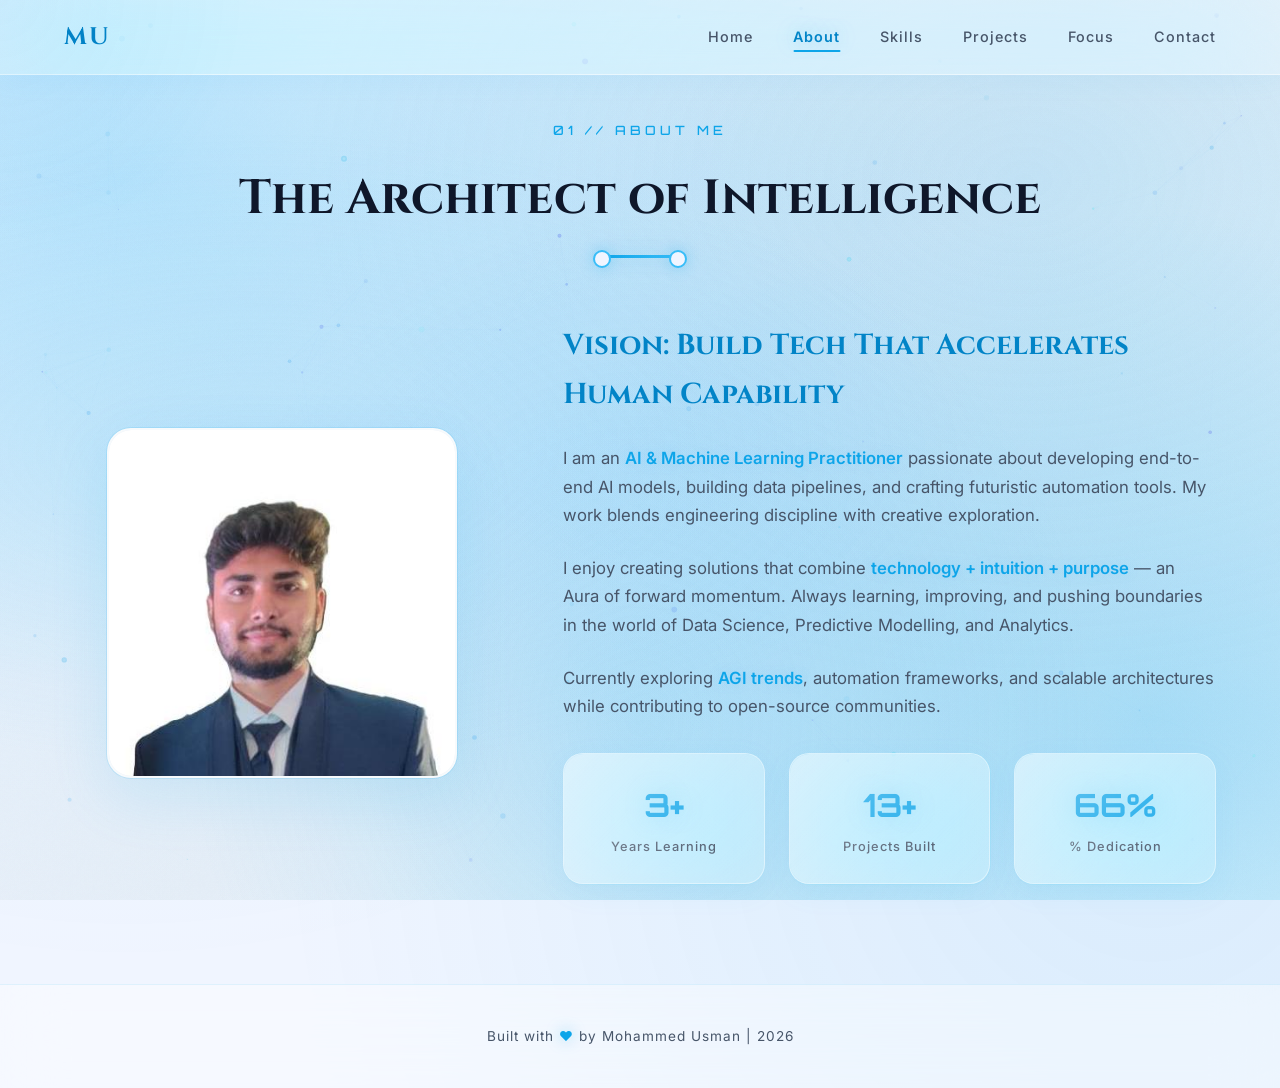
==== about.html @ 3d647e9c "Add files via upload" ====
<!DOCTYPE html>
<html lang="en">
<head>
    <meta charset="UTF-8">
    <meta name="viewport" content="width=device-width, initial-scale=1.0">
    <title>About | Mohammed Usman</title>
    <link rel="preconnect" href="https://fonts.googleapis.com">
    <link href="https://fonts.googleapis.com/css2?family=Cinzel:wght@400;600;700;900&family=Inter:wght@300;400;500;600;700&family=Orbitron:wght@400;500;700;900&display=swap" rel="stylesheet">
    <link rel="stylesheet" href="style.css">
</head>
<body>

    <div class="bg-canvas">
        <canvas id="particleCanvas"></canvas>
    </div>
    <div class="bg-overlay"></div>
    <div class="bg-noise"></div>

    <nav class="navbar" id="navbar">
        <a href="index.html" class="nav-logo">MU</a>
        <ul class="nav-links" id="navLinks">
            <li><a href="index.html">Home</a></li>
            <li><a href="about.html">About</a></li>
            <li><a href="skills.html">Skills</a></li>
            <li><a href="projects.html">Projects</a></li>
            <li><a href="focus.html">Focus</a></li>
            <li><a href="contact.html">Contact</a></li>
        </ul>
        <button class="mobile-menu-btn" id="mobileMenuBtn" aria-label="Toggle menu">
            <span></span>
            <span></span>
            <span></span>
        </button>
    </nav>

    <section class="about" id="about" style="padding-top: 120px;">
        <div class="section-header fade-in">
            <span class="section-label">01 // About Me</span>
            <h2 class="section-title">The Architect of Intelligence</h2>
            <div class="section-divider"></div>
        </div>
        <div class="about-grid">
            <div class="about-image fade-in">
                <div class="about-image-frame">
                    <img src="issu321.jpg" alt="Mohammed Usman">
                </div>
            </div>
            <div class="about-content fade-in stagger-1">
                <h3>Vision: Build Tech That Accelerates Human Capability</h3>
                <p>
                    I am an <span class="highlight">AI & Machine Learning Practitioner</span> passionate about
                    developing end-to-end AI models, building data pipelines, and crafting futuristic automation tools. My work blends engineering discipline with creative exploration.
                </p>
                <p>
                    I enjoy creating solutions that combine <span class="highlight">technology + intuition + purpose</span> —
                    an Aura of forward momentum. Always learning, improving, and pushing boundaries in the world of Data Science, Predictive Modelling, and Analytics.
                </p>
                <p>
                    Currently exploring <span class="highlight">AGI trends</span>, automation frameworks, and scalable architectures while contributing to open-source communities.
                </p>
                <div class="about-stats">
                    <div class="stat-card">
                        <span class="stat-number" data-count="5">0</span>
                        <span class="stat-label">Years Learning</span>
                    </div>
                    <div class="stat-card">
                        <span class="stat-number" data-count="20">0</span>
                        <span class="stat-label">Projects Built</span>
                    </div>
                    <div class="stat-card">
                        <span class="stat-number" data-count="100">0</span>
                        <span class="stat-label">% Dedication</span>
                    </div>
                </div>
            </div>
        </div>
    </section>

    <footer class="footer">
        <p>Built with <span class="heart">♥</span> by Mohammed Usman | 2026</p>
    </footer>

    <script src="main.js"></script>
</body>
</html>
---- style.css ----
/* ============================================
   ARCTIC LIQUID GLASS PORTFOLIO v3
   Ultra Transparency | Heavy Blur | Water Effects
   ============================================ */

@import url('https://fonts.googleapis.com/css2?family=Cinzel:wght@400;600;700;900&family=Inter:wght@300;400;500;600;700&family=Orbitron:wght@400;500;700;900&display=swap');

:root {
    --bg-primary: #f0f5ff;
    --bg-secondary: #e6eef7;
    --bg-tertiary: #dbeafe;
    --bg-card: rgba(255, 255, 255, 0.25);
    --bg-card-hover: rgba(255, 255, 255, 0.45);

    --text-primary: #0f172a;
    --text-secondary: #334155;
    --text-muted: #475569;
    --text-light: #94a3b8;

    --accent-blue: #0ea5e9;
    --accent-cyan: #38bdf8;
    --accent-sky: #7dd3fc;
    --accent-deep: #0284c7;
    --accent-navy: #0c4a6e;

    --glass-border: rgba(255, 255, 255, 0.45);
    --glass-border-hover: rgba(56, 189, 248, 0.55);
    --glass-shadow: 0 8px 32px rgba(14, 165, 233, 0.06), 0 2px 8px rgba(0, 0, 0, 0.02);
    --glass-shadow-hover: 0 20px 60px rgba(14, 165, 233, 0.15), 0 0 60px rgba(56, 189, 248, 0.12);

    --font-ancient: 'Cinzel', serif;
    --font-modern: 'Inter', sans-serif;
    --font-tech: 'Orbitron', monospace;

    --transition-smooth: all 0.5s cubic-bezier(0.23, 1, 0.32, 1);
    --transition-bounce: all 0.6s cubic-bezier(0.34, 1.56, 0.64, 1);
}

* {
    margin: 0;
    padding: 0;
    box-sizing: border-box;
}

html {
    scroll-behavior: smooth;
    scroll-padding-top: 90px;
    font-size: 16px;
}

body {
    font-family: var(--font-modern);
    background: var(--bg-primary);
    color: var(--text-secondary);
    overflow-x: hidden;
    line-height: 1.7;
    min-height: 100vh;
    position: relative;
}

/* ============================================
   ANIMATED MESH BACKGROUND
   ============================================ */
.bg-canvas {
    position: fixed;
    top: 0;
    left: 0;
    width: 100%;
    height: 100%;
    z-index: -3;
    background: 
        radial-gradient(ellipse at 10% 20%, rgba(125, 211, 252, 0.35) 0%, transparent 50%),
        radial-gradient(ellipse at 90% 80%, rgba(14, 165, 233, 0.25) 0%, transparent 50%),
        radial-gradient(ellipse at 50% 50%, rgba(219, 234, 254, 0.55) 0%, transparent 60%),
        linear-gradient(135deg, #f0f5ff 0%, #e6eef7 50%, #f0f9ff 100%);
}

.bg-canvas::before {
    content: '';
    position: absolute;
    top: -50%;
    left: -50%;
    width: 200%;
    height: 200%;
    background: 
        radial-gradient(circle at 30% 30%, rgba(56, 189, 248, 0.12) 0%, transparent 40%),
        radial-gradient(circle at 70% 70%, rgba(14, 165, 233, 0.1) 0%, transparent 40%);
    animation: meshMove 20s ease-in-out infinite alternate;
}

@keyframes meshMove {
    0% { transform: translate(0, 0) rotate(0deg); }
    33% { transform: translate(2%, 2%) rotate(2deg); }
    66% { transform: translate(-1%, 3%) rotate(-1deg); }
    100% { transform: translate(1%, -2%) rotate(1deg); }
}

.bg-overlay {
    position: fixed;
    top: 0;
    left: 0;
    width: 100%;
    height: 100%;
    z-index: -2;
    background:
        radial-gradient(ellipse at 20% 50%, rgba(125, 211, 252, 0.2) 0%, transparent 50%),
        radial-gradient(ellipse at 80% 20%, rgba(14, 165, 233, 0.15) 0%, transparent 50%),
        radial-gradient(ellipse at 50% 80%, rgba(56, 189, 248, 0.18) 0%, transparent 50%);
    pointer-events: none;
}

.bg-noise {
    position: fixed;
    top: 0;
    left: 0;
    width: 100%;
    height: 100%;
    z-index: -1;
    opacity: 0.015;
    pointer-events: none;
    background-image: url("data:image/svg+xml,%3Csvg viewBox='0 0 256 256' xmlns='http://www.w3.org/2000/svg'%3E%3Cfilter id='noise'%3E%3CfeTurbulence type='fractalNoise' baseFrequency='0.9' numOctaves='4' stitchTiles='stitch'/%3E%3C/filter%3E%3Crect width='100%25' height='100%25' filter='url(%23noise)'/%3E%3C/svg%3E");
}

/* ============================================
   NAVIGATION - ULTRA FROSTED GLASS
   ============================================ */
.navbar {
    position: fixed;
    top: 0;
    left: 0;
    right: 0;
    z-index: 1000;
    padding: 0 5%;
    height: 75px;
    display: flex;
    align-items: center;
    justify-content: space-between;
    background: rgba(255, 255, 255, 0.35);
    backdrop-filter: blur(50px) saturate(200%);
    -webkit-backdrop-filter: blur(50px) saturate(200%);
    border-bottom: 1px solid rgba(255, 255, 255, 0.5);
    box-shadow: 0 4px 30px rgba(14, 165, 233, 0.06);
    transition: var(--transition-smooth);
}

.navbar.scrolled {
    background: rgba(255, 255, 255, 0.65);
    box-shadow: 0 8px 40px rgba(14, 165, 233, 0.12), 0 0 30px rgba(56, 189, 248, 0.06);
    border-bottom-color: rgba(56, 189, 248, 0.2);
    height: 65px;
}

.nav-logo {
    font-family: var(--font-ancient);
    font-size: 1.5rem;
    font-weight: 700;
    color: var(--accent-deep);
    text-decoration: none;
    letter-spacing: 2px;
    position: relative;
    transition: var(--transition-smooth);
}

.nav-logo::after {
    content: '';
    position: absolute;
    bottom: -4px;
    left: 0;
    width: 0;
    height: 2px;
    background: var(--accent-cyan);
    transition: width 0.4s ease;
    border-radius: 2px;
}

.nav-logo:hover {
    color: var(--accent-blue);
    text-shadow: 0 0 25px rgba(14, 165, 233, 0.4);
}

.nav-logo:hover::after {
    width: 100%;
}

.nav-links {
    display: flex;
    gap: 2.5rem;
    list-style: none;
}

.nav-links a {
    font-family: var(--font-modern);
    font-size: 0.9rem;
    font-weight: 500;
    color: var(--text-muted);
    text-decoration: none;
    letter-spacing: 1px;
    position: relative;
    transition: var(--transition-smooth);
    padding: 5px 0;
}

.nav-links a::before {
    content: '';
    position: absolute;
    bottom: -2px;
    left: 50%;
    width: 0;
    height: 2px;
    background: var(--accent-blue);
    transition: all 0.4s cubic-bezier(0.23, 1, 0.32, 1);
    transform: translateX(-50%);
    border-radius: 2px;
}

.nav-links a:hover,
.nav-links a.active {
    color: var(--accent-deep);
}

.nav-links a:hover::before,
.nav-links a.active::before {
    width: 100%;
}

.nav-links a.active {
    text-shadow: 0 0 20px rgba(14, 165, 233, 0.4);
    font-weight: 600;
}

/* Mobile Menu */
.mobile-menu-btn {
    display: none;
    flex-direction: column;
    gap: 5px;
    cursor: pointer;
    padding: 8px;
    background: none;
    border: none;
    z-index: 1001;
}

.mobile-menu-btn span {
    display: block;
    width: 25px;
    height: 2px;
    background: var(--accent-deep);
    transition: all 0.3s ease;
    border-radius: 2px;
}

/* ============================================
   LIQUID WATER BUTTON SYSTEM v3
   Ultra transparent | Heavy blur | Water waves
   ============================================ */
.btn {
    position: relative;
    padding: 14px 32px;
    font-family: var(--font-modern);
    font-size: 0.9rem;
    font-weight: 600;
    letter-spacing: 1.5px;
    text-transform: uppercase;
    text-decoration: none;
    border: none;
    border-radius: 16px;
    cursor: pointer;
    overflow: hidden;
    transition: var(--transition-smooth);
    display: inline-flex;
    align-items: center;
    justify-content: center;
    gap: 10px;
    isolation: isolate;
    z-index: 1;
    backdrop-filter: blur(40px) saturate(180%);
    -webkit-backdrop-filter: blur(40px) saturate(180%);
}

/* Water surface shimmer sweep */
.btn::before {
    content: '';
    position: absolute;
    inset: 0;
    border-radius: inherit;
    background: linear-gradient(
        105deg,
        transparent 25%,
        rgba(255, 255, 255, 0.7) 40%,
        rgba(255, 255, 255, 0.9) 50%,
        rgba(255, 255, 255, 0.7) 60%,
        transparent 75%
    );
    transform: translateX(-150%) skewX(-15deg);
    transition: transform 0.9s cubic-bezier(0.23, 1, 0.32, 1);
    z-index: 2;
    pointer-events: none;
}

/* Inner water glow blob */
.btn::after {
    content: '';
    position: absolute;
    width: 200px;
    height: 200px;
    background: radial-gradient(circle, rgba(255, 255, 255, 0.5) 0%, transparent 65%);
    border-radius: 50%;
    top: 50%;
    left: 50%;
    transform: translate(-50%, -50%) scale(0);
    transition: transform 0.8s cubic-bezier(0.23, 1, 0.32, 1);
    z-index: 0;
    pointer-events: none;
}

/* Water wave layer */
.btn .wave {
    position: absolute;
    bottom: 0;
    left: 0;
    width: 200%;
    height: 0%;
    background: linear-gradient(180deg, 
        rgba(14, 165, 233, 0.2) 0%, 
        rgba(56, 189, 248, 0.3) 50%,
        rgba(125, 211, 252, 0.2) 100%);
    border-radius: 40% 40% 0 0;
    transition: height 0.6s cubic-bezier(0.23, 1, 0.32, 1);
    z-index: 0;
    animation: waveFloat 3s ease-in-out infinite;
    pointer-events: none;
}

@keyframes waveFloat {
    0%, 100% { transform: translateX(-25%) rotate(0deg); border-radius: 40% 60% 0 0; }
    50% { transform: translateX(-25%) rotate(3deg); border-radius: 60% 40% 0 0; }
}

/* --- Primary / Ocean Blue Liquid --- */
.btn-primary {
    background: linear-gradient(135deg, rgba(14, 165, 233, 0.12), rgba(2, 132, 199, 0.08));
    border: 1.5px solid rgba(14, 165, 233, 0.3);
    color: var(--accent-deep);
    box-shadow:
        0 4px 24px rgba(14, 165, 233, 0.12),
        inset 0 1px 1px rgba(255, 255, 255, 0.5),
        0 0 0 1px rgba(14, 165, 233, 0.08),
        inset 0 -1px 2px rgba(0, 0, 0, 0.03);
}

.btn-primary:hover {
    background: linear-gradient(135deg, rgba(14, 165, 233, 0.25), rgba(2, 132, 199, 0.18));
    border-color: rgba(14, 165, 233, 0.7);
    color: var(--accent-navy);
    transform: translateY(-4px) scale(1.03);
    box-shadow:
        0 12px 40px rgba(14, 165, 233, 0.3),
        0 0 80px rgba(56, 189, 248, 0.25),
        inset 0 1px 1px rgba(255, 255, 255, 0.6),
        0 0 0 1px rgba(14, 165, 233, 0.15),
        inset 0 -2px 4px rgba(0, 0, 0, 0.05);
}

.btn-primary:hover::before {
    transform: translateX(150%) skewX(-15deg);
}

.btn-primary:hover::after {
    transform: translate(-50%, -50%) scale(4);
    background: radial-gradient(circle, rgba(125, 211, 252, 0.55) 0%, transparent 70%);
}

.btn-primary:hover .wave {
    height: 55%;
}

/* --- Secondary / Cyan Liquid --- */
.btn-secondary {
    background: linear-gradient(135deg, rgba(255, 255, 255, 0.4), rgba(219, 234, 254, 0.3));
    border: 1.5px solid rgba(56, 189, 248, 0.35);
    color: var(--accent-blue);
    box-shadow:
        0 4px 24px rgba(14, 165, 233, 0.08),
        inset 0 1px 1px rgba(255, 255, 255, 0.6),
        0 0 0 1px rgba(56, 189, 248, 0.06),
        inset 0 -1px 2px rgba(0, 0, 0, 0.03);
}

.btn-secondary:hover {
    background: linear-gradient(135deg, rgba(255, 255, 255, 0.65), rgba(219, 234, 254, 0.55));
    border-color: rgba(56, 189, 248, 0.75);
    color: var(--accent-deep);
    transform: translateY(-4px) scale(1.03);
    box-shadow:
        0 12px 40px rgba(14, 165, 233, 0.25),
        0 0 80px rgba(56, 189, 248, 0.2),
        inset 0 1px 1px rgba(255, 255, 255, 0.7),
        0 0 0 1px rgba(56, 189, 248, 0.12),
        inset 0 -2px 4px rgba(0, 0, 0, 0.05);
}

.btn-secondary:hover::before {
    transform: translateX(150%) skewX(-15deg);
}

.btn-secondary:hover::after {
    transform: translate(-50%, -50%) scale(4);
    background: radial-gradient(circle, rgba(14, 165, 233, 0.35) 0%, transparent 70%);
}

.btn-secondary:hover .wave {
    height: 55%;
}

/* Active / Press state */
.btn:active {
    transform: translateY(-1px) scale(0.97);
    transition-duration: 0.1s;
}

/* Ensure content sits above effects */
.btn svg,
.btn span {
    position: relative;
    z-index: 3;
    flex-shrink: 0;
}

/* ============================================
   GLASS CARD SYSTEM - ULTRA TRANSPARENT
   ============================================ */
.glass-card {
    background: var(--bg-card);
    backdrop-filter: blur(40px) saturate(160%);
    -webkit-backdrop-filter: blur(40px) saturate(160%);
    border: 1px solid var(--glass-border);
    border-radius: 24px;
    padding: 2rem;
    transition: var(--transition-smooth);
    position: relative;
    overflow: hidden;
    box-shadow: var(--glass-shadow);
}

.glass-card::before {
    content: '';
    position: absolute;
    top: 0;
    left: 0;
    width: 100%;
    height: 100%;
    background: linear-gradient(
        135deg,
        rgba(255, 255, 255, 0.5) 0%,
        transparent 35%,
        rgba(255, 255, 255, 0.25) 70%,
        transparent 100%
    );
    pointer-events: none;
    border-radius: inherit;
}

/* Shine sweep on hover */
.glass-card::after {
    content: '';
    position: absolute;
    top: -100%;
    left: -100%;
    width: 50%;
    height: 300%;
    background: linear-gradient(
        90deg,
        transparent 0%,
        rgba(255, 255, 255, 0.45) 45%,
        rgba(255, 255, 255, 0.65) 50%,
        rgba(255, 255, 255, 0.45) 55%,
        transparent 100%
    );
    transform: rotate(25deg);
    transition: all 0.8s cubic-bezier(0.23, 1, 0.32, 1);
    pointer-events: none;
    z-index: 2;
}

.glass-card:hover::after {
    left: 150%;
}

.glass-card:hover {
    transform: translateY(-10px) scale(1.01);
    border-color: var(--glass-border-hover);
    box-shadow: 
        0 25px 60px rgba(14, 165, 233, 0.15), 
        0 0 60px rgba(56, 189, 248, 0.1),
        inset 0 1px 1px rgba(255, 255, 255, 0.7);
    background: var(--bg-card-hover);
}

/* Edge highlight for glass cards */
.glass-card .edge-highlight {
    position: absolute;
    top: 0;
    left: 0;
    width: 100%;
    height: 3px;
    background: linear-gradient(90deg, var(--accent-blue), var(--accent-cyan));
    transform: scaleX(0);
    transform-origin: left;
    transition: transform 0.4s ease;
    box-shadow: 0 0 15px rgba(14, 165, 233, 0.4);
}

.glass-card:hover .edge-highlight {
    transform: scaleX(1);
}

/* ============================================
   SECTIONS & LAYOUT
   ============================================ */
section {
    padding: 100px 5%;
    position: relative;
    max-width: 1400px;
    margin: 0 auto;
}

.section-header {
    text-align: center;
    margin-bottom: 4rem;
}

.section-label {
    font-family: var(--font-tech);
    font-size: 0.8rem;
    color: var(--accent-blue);
    letter-spacing: 4px;
    text-transform: uppercase;
    margin-bottom: 1rem;
    display: block;
    font-weight: 500;
}

.section-title {
    font-family: var(--font-ancient);
    font-size: clamp(2rem, 4vw, 3rem);
    font-weight: 700;
    color: var(--text-primary);
    margin-bottom: 1rem;
}

.section-divider {
    width: 80px;
    height: 3px;
    background: linear-gradient(90deg, var(--accent-blue), var(--accent-cyan));
    margin: 0 auto;
    position: relative;
    border-radius: 2px;
    box-shadow: 0 0 20px rgba(14, 165, 233, 0.3);
}

.section-divider::before,
.section-divider::after {
    content: '';
    position: absolute;
    top: -5px;
    width: 14px;
    height: 14px;
    border: 2px solid var(--accent-cyan);
    border-radius: 50%;
    background: var(--bg-primary);
    box-shadow: 0 0 15px rgba(14, 165, 233, 0.3);
}

.section-divider::before { left: -7px; }
.section-divider::after { right: -7px; }

/* ============================================
   HERO SECTION
   ============================================ */
.hero {
    min-height: 100vh;
    display: flex;
    align-items: center;
    justify-content: center;
    padding: 100px 5% 60px;
    position: relative;
    overflow: hidden;
    max-width: none;
}

.hero-content {
    text-align: center;
    max-width: 900px;
    position: relative;
    z-index: 2;
}

.hero-badge {
    display: inline-flex;
    align-items: center;
    gap: 8px;
    padding: 10px 24px;
    background: rgba(14, 165, 233, 0.08);
    border: 1px solid rgba(14, 165, 233, 0.2);
    border-radius: 50px;
    font-family: var(--font-tech);
    font-size: 0.8rem;
    color: var(--accent-deep);
    letter-spacing: 2px;
    margin-bottom: 2rem;
    backdrop-filter: blur(40px) saturate(180%);
    animation: floatBadge 3s ease-in-out infinite;
    box-shadow: 0 4px 20px rgba(14, 165, 233, 0.08), inset 0 1px 1px rgba(255,255,255,0.4);
}

@keyframes floatBadge {
    0%, 100% { transform: translateY(0); }
    50% { transform: translateY(-8px); }
}

.pulse {
    width: 8px;
    height: 8px;
    background: var(--accent-blue);
    border-radius: 50%;
    animation: pulse 2s ease-in-out infinite;
    box-shadow: 0 0 10px var(--accent-blue);
}

@keyframes pulse {
    0%, 100% { 
        opacity: 1; 
        transform: scale(1); 
        box-shadow: 0 0 10px var(--accent-blue), 0 0 20px rgba(14, 165, 233, 0.4); 
    }
    50% { 
        opacity: 0.5; 
        transform: scale(0.8); 
        box-shadow: 0 0 20px var(--accent-cyan), 0 0 40px rgba(56, 189, 248, 0.3); 
    }
}

.hero-name {
    font-family: var(--font-ancient);
    font-size: clamp(2.5rem, 6vw, 5rem);
    font-weight: 900;
    color: var(--text-primary);
    line-height: 1.1;
    margin-bottom: 1rem;
    text-shadow: 0 0 40px rgba(14, 165, 233, 0.15);
}

.hero-name span {
    color: var(--accent-blue);
    position: relative;
    background: linear-gradient(135deg, var(--accent-deep), var(--accent-cyan));
    -webkit-background-clip: text;
    -webkit-text-fill-color: transparent;
    background-clip: text;
}

.hero-name span::after {
    content: '';
    position: absolute;
    bottom: -5px;
    left: 0;
    width: 100%;
    height: 3px;
    background: linear-gradient(90deg, var(--accent-blue), var(--accent-cyan));
    opacity: 0.6;
    border-radius: 2px;
    box-shadow: 0 0 10px rgba(14, 165, 233, 0.3);
}

.hero-title {
    font-family: var(--font-tech);
    font-size: clamp(1rem, 2.5vw, 1.4rem);
    color: var(--accent-blue);
    letter-spacing: 4px;
    margin-bottom: 1.5rem;
    font-weight: 500;
    min-height: 1.5em;
}

.hero-desc {
    font-size: clamp(1rem, 1.5vw, 1.15rem);
    color: var(--text-muted);
    max-width: 650px;
    margin: 0 auto 2.5rem;
    line-height: 1.8;
}

.hero-location {
    display: inline-flex;
    align-items: center;
    gap: 8px;
    color: var(--accent-deep);
    font-size: 0.9rem;
    margin-bottom: 2.5rem;
    font-weight: 500;
}

.hero-location svg {
    width: 16px;
    height: 16px;
    fill: var(--accent-blue);
    filter: drop-shadow(0 0 4px rgba(14, 165, 233, 0.4));
}

.hero-cta {
    display: flex;
    gap: 1.2rem;
    justify-content: center;
    flex-wrap: wrap;
}

/* Scroll Indicator */
.scroll-indicator {
    position: absolute;
    bottom: 30px;
    left: 50%;
    transform: translateX(-50%);
    display: flex;
    flex-direction: column;
    align-items: center;
    gap: 8px;
    color: var(--accent-deep);
    font-size: 0.75rem;
    letter-spacing: 2px;
    animation: bounce 2s ease-in-out infinite;
    opacity: 0.7;
}

@keyframes bounce {
    0%, 100% { transform: translateX(-50%) translateY(0); }
    50% { transform: translateX(-50%) translateY(10px); }
}

.mouse {
    width: 24px;
    height: 38px;
    border: 2px solid var(--accent-blue);
    border-radius: 12px;
    position: relative;
    opacity: 0.6;
    box-shadow: 0 0 10px rgba(14, 165, 233, 0.2);
}

.mouse::after {
    content: '';
    position: absolute;
    top: 8px;
    left: 50%;
    width: 4px;
    height: 8px;
    background: var(--accent-cyan);
    border-radius: 2px;
    transform: translateX(-50%);
    animation: scrollWheel 2s ease-in-out infinite;
    box-shadow: 0 0 6px rgba(56, 189, 248, 0.5);
}

@keyframes scrollWheel {
    0%, 100% { top: 8px; opacity: 1; }
    50% { top: 18px; opacity: 0; }
}

/* ============================================
   ABOUT PAGE
   ============================================ */
.about-grid {
    display: grid;
    grid-template-columns: 1fr 1.5fr;
    gap: 4rem;
    align-items: center;
    max-width: 1200px;
    margin: 0 auto;
}

.about-image {
    position: relative;
}

.about-image-frame {
    width: 100%;
    max-width: 350px;
    aspect-ratio: 1;
    margin: 0 auto;
    position: relative;
    border-radius: 24px;
    overflow: hidden;
    background: var(--bg-secondary);
    border: 2px solid rgba(255, 255, 255, 0.7);
    box-shadow: 
        0 20px 60px rgba(14, 165, 233, 0.12), 
        inset 0 0 60px rgba(14, 165, 233, 0.06),
        0 0 0 1px rgba(14, 165, 233, 0.12);
}

.about-image-frame::before {
    content: '';
    position: absolute;
    inset: -3px;
    border-radius: 26px;
    background: conic-gradient(from 0deg, var(--accent-blue), var(--accent-cyan), var(--accent-sky), var(--accent-blue));
    z-index: -1;
    animation: rotateBorder 8s linear infinite;
    opacity: 0.4;
    filter: blur(1px);
}

@keyframes rotateBorder {
    0% { transform: rotate(0deg); }
    100% { transform: rotate(360deg); }
}

.about-image-frame img {
    width: 100%;
    height: 100%;
    object-fit: cover;
    display: block;
}

.about-content h3 {
    font-family: var(--font-ancient);
    font-size: 1.8rem;
    color: var(--accent-deep);
    margin-bottom: 1.5rem;
}

.about-content p {
    color: var(--text-muted);
    margin-bottom: 1.5rem;
    font-size: 1.05rem;
}

.highlight {
    color: var(--accent-blue);
    font-weight: 600;
    text-shadow: 0 0 15px rgba(14, 165, 233, 0.15);
}

.about-stats {
    display: grid;
    grid-template-columns: repeat(3, 1fr);
    gap: 1.5rem;
    margin-top: 2rem;
}

.stat-card {
    background: var(--bg-card);
    backdrop-filter: blur(40px) saturate(160%);
    -webkit-backdrop-filter: blur(40px) saturate(160%);
    border: 1px solid var(--glass-border);
    border-radius: 20px;
    padding: 1.5rem;
    text-align: center;
    transition: var(--transition-smooth);
    position: relative;
    overflow: hidden;
    box-shadow: var(--glass-shadow);
}

.stat-card::before {
    content: '';
    position: absolute;
    top: 0;
    left: 0;
    width: 100%;
    height: 100%;
    background: linear-gradient(135deg, rgba(255,255,255,0.4) 0%, transparent 100%);
    pointer-events: none;
    border-radius: inherit;
}

/* Shine sweep */
.stat-card::after {
    content: '';
    position: absolute;
    top: -100%;
    left: -100%;
    width: 50%;
    height: 300%;
    background: linear-gradient(
        90deg,
        transparent 0%,
        rgba(255, 255, 255, 0.4) 45%,
        rgba(255, 255, 255, 0.55) 50%,
        rgba(255, 255, 255, 0.4) 55%,
        transparent 100%
    );
    transform: rotate(25deg);
    transition: all 0.8s cubic-bezier(0.23, 1, 0.32, 1);
    pointer-events: none;
    z-index: 2;
}

.stat-card:hover::after {
    left: 150%;
}

.stat-card:hover {
    border-color: var(--glass-border-hover);
    transform: translateY(-5px);
    box-shadow: 0 15px 40px rgba(14, 165, 233, 0.12), 0 0 40px rgba(56, 189, 248, 0.08);
    background: var(--bg-card-hover);
}

.stat-number {
    font-family: var(--font-tech);
    font-size: 2rem;
    font-weight: 700;
    color: var(--accent-blue);
    display: block;
    text-shadow: 0 0 25px rgba(14, 165, 233, 0.25);
}

.stat-label {
    font-size: 0.8rem;
    color: var(--text-muted);
    letter-spacing: 1px;
    margin-top: 0.5rem;
    font-weight: 500;
}

/* ============================================
   SKILLS PAGE
   ============================================ */
.skills-grid {
    display: grid;
    grid-template-columns: repeat(auto-fit, minmax(300px, 1fr));
    gap: 2rem;
    max-width: 1200px;
    margin: 0 auto;
}

.skill-category {
    background: var(--bg-card);
    backdrop-filter: blur(40px) saturate(160%);
    -webkit-backdrop-filter: blur(40px) saturate(160%);
    border: 1px solid var(--glass-border);
    border-radius: 24px;
    padding: 2rem;
    transition: var(--transition-smooth);
    position: relative;
    overflow: hidden;
    box-shadow: var(--glass-shadow);
}

.skill-category::before {
    content: '';
    position: absolute;
    top: 0;
    left: 0;
    width: 100%;
    height: 3px;
    background: linear-gradient(90deg, var(--accent-blue), var(--accent-cyan));
    transform: scaleX(0);
    transform-origin: left;
    transition: transform 0.4s ease;
    box-shadow: 0 0 15px rgba(14, 165, 233, 0.4);
}

/* Shine sweep */
.skill-category::after {
    content: '';
    position: absolute;
    top: -100%;
    left: -100%;
    width: 50%;
    height: 300%;
    background: linear-gradient(
        90deg,
        transparent 0%,
        rgba(255, 255, 255, 0.35) 45%,
        rgba(255, 255, 255, 0.5) 50%,
        rgba(255, 255, 255, 0.35) 55%,
        transparent 100%
    );
    transform: rotate(25deg);
    transition: all 0.8s cubic-bezier(0.23, 1, 0.32, 1);
    pointer-events: none;
    z-index: 2;
}

.skill-category:hover::after {
    left: 150%;
}

.skill-category:hover::before {
    transform: scaleX(1);
}

.skill-category:hover {
    border-color: var(--glass-border-hover);
    transform: translateY(-8px);
    box-shadow: 0 20px 50px rgba(14, 165, 233, 0.12), 0 0 40px rgba(56, 189, 248, 0.06);
    background: var(--bg-card-hover);
}

.skill-category-header {
    display: flex;
    align-items: center;
    gap: 1rem;
    margin-bottom: 1.5rem;
}

.skill-icon {
    width: 50px;
    height: 50px;
    background: rgba(14, 165, 233, 0.08);
    border: 1px solid rgba(14, 165, 233, 0.18);
    border-radius: 14px;
    display: flex;
    align-items: center;
    justify-content: center;
    font-size: 1.5rem;
    backdrop-filter: blur(10px);
    box-shadow: 0 4px 15px rgba(14, 165, 233, 0.08);
    transition: var(--transition-smooth);
}

.skill-category:hover .skill-icon {
    box-shadow: 0 4px 20px rgba(14, 165, 233, 0.2), 0 0 15px rgba(56, 189, 248, 0.15);
    transform: scale(1.1);
    border-color: rgba(14, 165, 233, 0.35);
}

.skill-category h3 {
    font-family: var(--font-ancient);
    font-size: 1.2rem;
    color: var(--accent-deep);
}

.skill-list {
    display: flex;
    flex-wrap: wrap;
    gap: 0.7rem;
}

.skill-tag {
    padding: 8px 16px;
    background: rgba(14, 165, 233, 0.05);
    border: 1px solid rgba(14, 165, 233, 0.12);
    border-radius: 10px;
    font-size: 0.85rem;
    color: var(--text-secondary);
    transition: var(--transition-smooth);
    cursor: default;
    backdrop-filter: blur(10px);
    font-weight: 500;
}

.skill-tag:hover {
    background: rgba(14, 165, 233, 0.12);
    border-color: var(--accent-blue);
    color: var(--accent-deep);
    transform: scale(1.05);
    box-shadow: 0 0 20px rgba(14, 165, 233, 0.12), 0 4px 12px rgba(14, 165, 233, 0.06);
}

/* ============================================
   PROJECTS PAGE
   ============================================ */
.projects-grid {
    display: grid;
    grid-template-columns: repeat(auto-fit, minmax(350px, 1fr));
    gap: 2.5rem;
    max-width: 1200px;
    margin: 0 auto;
}

.project-card {
    background: var(--bg-card);
    backdrop-filter: blur(40px) saturate(160%);
    -webkit-backdrop-filter: blur(40px) saturate(160%);
    border: 1px solid var(--glass-border);
    border-radius: 24px;
    overflow: hidden;
    transition: var(--transition-smooth);
    position: relative;
    box-shadow: var(--glass-shadow);
}

/* Glow orb on hover */
.project-card .glow-orb {
    position: absolute;
    top: 50%;
    left: 50%;
    width: 150px;
    height: 150px;
    background: radial-gradient(circle, rgba(14, 165, 233, 0.12) 0%, transparent 70%);
    border-radius: 50%;
    transform: translate(-50%, -50%) scale(0);
    transition: transform 0.6s ease;
    pointer-events: none;
    z-index: 0;
}

.project-card:hover .glow-orb {
    transform: translate(-50%, -50%) scale(4);
}

/* Shine sweep */
.project-card::after {
    content: '';
    position: absolute;
    top: -100%;
    left: -100%;
    width: 50%;
    height: 300%;
    background: linear-gradient(
        90deg,
        transparent 0%,
        rgba(255, 255, 255, 0.35) 45%,
        rgba(255, 255, 255, 0.5) 50%,
        rgba(255, 255, 255, 0.35) 55%,
        transparent 100%
    );
    transform: rotate(25deg);
    transition: all 0.8s cubic-bezier(0.23, 1, 0.32, 1);
    pointer-events: none;
    z-index: 2;
}

.project-card:hover::after {
    left: 150%;
}

.project-card:hover {
    transform: translateY(-10px) scale(1.02);
    border-color: var(--glass-border-hover);
    box-shadow: 0 25px 60px rgba(14, 165, 233, 0.18), 0 0 50px rgba(56, 189, 248, 0.1);
    background: var(--bg-card-hover);
}

.project-image {
    width: 100%;
    height: 200px;
    background: linear-gradient(135deg, var(--bg-secondary), var(--bg-tertiary));
    display: flex;
    align-items: center;
    justify-content: center;
    position: relative;
    overflow: hidden;
}

.project-image::before {
    content: '';
    position: absolute;
    inset: 0;
    background:
        linear-gradient(135deg, rgba(14, 165, 233, 0.1) 0%, transparent 50%),
        linear-gradient(225deg, rgba(56, 189, 248, 0.06) 0%, transparent 50%);
}

.project-image svg {
    width: 60px;
    height: 60px;
    fill: var(--accent-blue);
    opacity: 0.35;
    z-index: 1;
    filter: drop-shadow(0 0 8px rgba(14, 165, 233, 0.25));
}

.project-content {
    padding: 1.8rem;
    position: relative;
    z-index: 1;
}

.project-content h3 {
    font-family: var(--font-ancient);
    font-size: 1.3rem;
    color: var(--text-primary);
    margin-bottom: 0.8rem;
}

.project-content p {
    color: var(--text-muted);
    font-size: 0.95rem;
    margin-bottom: 1.2rem;
    line-height: 1.6;
}

.project-tech {
    display: flex;
    flex-wrap: wrap;
    gap: 0.5rem;
    margin-bottom: 1.5rem;
}

.project-tech span {
    padding: 4px 12px;
    background: rgba(14, 165, 233, 0.05);
    border: 1px solid rgba(14, 165, 233, 0.12);
    border-radius: 8px;
    font-size: 0.75rem;
    color: var(--accent-deep);
    font-family: var(--font-tech);
    backdrop-filter: blur(10px);
    font-weight: 500;
    transition: var(--transition-smooth);
}

.project-tech span:hover {
    background: rgba(14, 165, 233, 0.1);
    border-color: rgba(14, 165, 233, 0.3);
    box-shadow: 0 0 10px rgba(14, 165, 233, 0.08);
}

.project-links {
    display: flex;
    flex-wrap: wrap;
    gap: 0.8rem;
}

.project-links a {
    position: relative;
    padding: 10px 20px;
    font-family: var(--font-modern);
    font-size: 0.8rem;
    font-weight: 600;
    letter-spacing: 1px;
    text-transform: uppercase;
    text-decoration: none;
    border: none;
    border-radius: 12px;
    cursor: pointer;
    overflow: hidden;
    transition: var(--transition-smooth);
    display: inline-flex;
    align-items: center;
    justify-content: center;
    gap: 8px;
    isolation: isolate;
    z-index: 1;
    backdrop-filter: blur(30px) saturate(180%);
    -webkit-backdrop-filter: blur(30px) saturate(180%);
}

/* Project link shimmer */
.project-links a::before {
    content: '';
    position: absolute;
    inset: 0;
    border-radius: inherit;
    background: linear-gradient(
        105deg,
        transparent 30%,
        rgba(255, 255, 255, 0.5) 45%,
        rgba(255, 255, 255, 0.7) 50%,
        rgba(255, 255, 255, 0.5) 55%,
        transparent 70%
    );
    transform: translateX(-150%) skewX(-15deg);
    transition: transform 0.8s cubic-bezier(0.23, 1, 0.32, 1);
    z-index: 2;
    pointer-events: none;
}

.project-links a:hover::before {
    transform: translateX(150%) skewX(-15deg);
}

.project-links .btn-view {
    background: linear-gradient(135deg, rgba(14, 165, 233, 0.1), rgba(2, 132, 199, 0.05));
    border: 1.5px solid rgba(14, 165, 233, 0.3);
    color: var(--accent-deep);
    box-shadow: 0 4px 20px rgba(14, 165, 233, 0.1), inset 0 1px 1px rgba(255, 255, 255, 0.5);
}

.project-links .btn-view:hover {
    background: linear-gradient(135deg, rgba(14, 165, 233, 0.2), rgba(2, 132, 199, 0.1));
    border-color: rgba(14, 165, 233, 0.6);
    color: var(--accent-navy);
    transform: translateY(-3px);
    box-shadow: 0 10px 30px rgba(14, 165, 233, 0.22), 0 0 25px rgba(56, 189, 248, 0.12), inset 0 1px 1px rgba(255, 255, 255, 0.6);
}

.project-links .btn-code {
    background: linear-gradient(135deg, rgba(255, 255, 255, 0.45), rgba(219, 234, 254, 0.35));
    border: 1.5px solid rgba(56, 189, 248, 0.3);
    color: var(--accent-blue);
    box-shadow: 0 4px 20px rgba(14, 165, 233, 0.06), inset 0 1px 1px rgba(255, 255, 255, 0.5);
}

.project-links .btn-code:hover {
    background: linear-gradient(135deg, rgba(255, 255, 255, 0.7), rgba(219, 234, 254, 0.6));
    border-color: rgba(56, 189, 248, 0.6);
    color: var(--accent-deep);
    transform: translateY(-3px);
    box-shadow: 0 10px 30px rgba(14, 165, 233, 0.18), 0 0 25px rgba(56, 189, 248, 0.08), inset 0 1px 1px rgba(255, 255, 255, 0.6);
}

/* ============================================
   FOCUS PAGE
   ============================================ */
.focus-grid {
    display: grid;
    grid-template-columns: repeat(auto-fit, minmax(280px, 1fr));
    gap: 2rem;
    max-width: 1000px;
    margin: 0 auto;
}

.focus-item {
    background: var(--bg-card);
    backdrop-filter: blur(40px) saturate(160%);
    -webkit-backdrop-filter: blur(40px) saturate(160%);
    border: 1px solid var(--glass-border);
    border-radius: 24px;
    padding: 2.5rem 2rem;
    text-align: center;
    transition: var(--transition-smooth);
    position: relative;
    overflow: hidden;
    box-shadow: var(--glass-shadow);
}

.focus-item::before {
    content: '';
    position: absolute;
    top: 0;
    left: 50%;
    transform: translateX(-50%);
    width: 0;
    height: 3px;
    background: linear-gradient(90deg, var(--accent-blue), var(--accent-cyan));
    transition: width 0.4s ease;
    border-radius: 0 0 2px 2px;
    box-shadow: 0 0 15px rgba(14, 165, 233, 0.4);
}

/* Shine sweep */
.focus-item::after {
    content: '';
    position: absolute;
    top: -100%;
    left: -100%;
    width: 50%;
    height: 300%;
    background: linear-gradient(
        90deg,
        transparent 0%,
        rgba(255, 255, 255, 0.35) 45%,
        rgba(255, 255, 255, 0.5) 50%,
        rgba(255, 255, 255, 0.35) 55%,
        transparent 100%
    );
    transform: rotate(25deg);
    transition: all 0.8s cubic-bezier(0.23, 1, 0.32, 1);
    pointer-events: none;
    z-index: 2;
}

.focus-item:hover::after {
    left: 150%;
}

.focus-item:hover::before {
    width: 60%;
}

.focus-item:hover {
    border-color: var(--glass-border-hover);
    transform: translateY(-8px);
    box-shadow: 0 15px 40px rgba(14, 165, 233, 0.12), 0 0 40px rgba(56, 189, 248, 0.06);
    background: var(--bg-card-hover);
}

.focus-icon {
    font-size: 2.5rem;
    margin-bottom: 1rem;
    display: block;
    filter: drop-shadow(0 0 10px rgba(14, 165, 233, 0.2));
    transition: var(--transition-smooth);
}

.focus-item:hover .focus-icon {
    transform: scale(1.15);
    filter: drop-shadow(0 0 20px rgba(14, 165, 233, 0.35));
}

.focus-item h3 {
    font-family: var(--font-ancient);
    font-size: 1.1rem;
    color: var(--accent-deep);
    margin-bottom: 0.8rem;
}

.focus-item p {
    color: var(--text-muted);
    font-size: 0.9rem;
    line-height: 1.6;
}

/* ============================================
   CONTACT PAGE
   ============================================ */
.contact-container {
    max-width: 800px;
    margin: 0 auto;
}

.contact-card {
    background: var(--bg-card);
    backdrop-filter: blur(50px) saturate(200%);
    -webkit-backdrop-filter: blur(50px) saturate(200%);
    border: 1px solid var(--glass-border);
    border-radius: 28px;
    padding: 3rem;
    text-align: center;
    position: relative;
    overflow: hidden;
    transition: var(--transition-smooth);
    box-shadow: var(--glass-shadow);
}

.contact-card:hover {
    border-color: rgba(14, 165, 233, 0.2);
    box-shadow: 0 20px 60px rgba(14, 165, 233, 0.15), 0 0 50px rgba(56, 189, 248, 0.06);
}

/* Glow orbs */
.contact-card::before {
    content: '';
    position: absolute;
    top: -100px;
    left: -100px;
    width: 200px;
    height: 200px;
    background: radial-gradient(circle, rgba(14, 165, 233, 0.1) 0%, transparent 70%);
    border-radius: 50%;
    pointer-events: none;
}

.contact-card::after {
    content: '';
    position: absolute;
    bottom: -100px;
    right: -100px;
    width: 200px;
    height: 200px;
    background: radial-gradient(circle, rgba(56, 189, 248, 0.08) 0%, transparent 70%);
    border-radius: 50%;
    pointer-events: none;
}

.contact-card h3 {
    font-family: var(--font-ancient);
    font-size: 1.8rem;
    color: var(--accent-deep);
    margin-bottom: 1rem;
    position: relative;
    z-index: 1;
}

.contact-card > p {
    color: var(--text-muted);
    margin-bottom: 2rem;
    position: relative;
    z-index: 1;
}

.contact-links {
    display: flex;
    flex-wrap: wrap;
    justify-content: center;
    gap: 1.2rem;
    position: relative;
    z-index: 1;
}

.contact-link {
    display: flex;
    align-items: center;
    gap: 0.8rem;
    padding: 1rem 1.8rem;
    background: rgba(14, 165, 233, 0.05);
    backdrop-filter: blur(30px) saturate(180%);
    -webkit-backdrop-filter: blur(30px) saturate(180%);
    border: 1px solid rgba(14, 165, 233, 0.12);
    border-radius: 16px;
    text-decoration: none;
    color: var(--text-secondary);
    transition: var(--transition-smooth);
    font-size: 0.95rem;
    position: relative;
    overflow: hidden;
    font-weight: 500;
    box-shadow: 0 4px 15px rgba(14, 165, 233, 0.04);
}

/* Contact link shimmer */
.contact-link::before {
    content: '';
    position: absolute;
    inset: 0;
    border-radius: inherit;
    background: linear-gradient(
        105deg,
        transparent 30%,
        rgba(255, 255, 255, 0.4) 45%,
        rgba(255, 255, 255, 0.55) 50%,
        rgba(255, 255, 255, 0.4) 55%,
        transparent 70%
    );
    transform: translateX(-150%) skewX(-15deg);
    transition: transform 0.8s cubic-bezier(0.23, 1, 0.32, 1);
    z-index: 0;
    pointer-events: none;
}

.contact-link:hover::before {
    transform: translateX(150%) skewX(-15deg);
}

.contact-link:hover {
    border-color: var(--accent-blue);
    background: rgba(14, 165, 233, 0.08);
    color: var(--accent-deep);
    transform: translateY(-3px);
    box-shadow: 0 10px 30px rgba(14, 165, 233, 0.12), 0 0 20px rgba(56, 189, 248, 0.08);
}

.contact-link svg {
    width: 20px;
    height: 20px;
    fill: currentColor;
    flex-shrink: 0;
    filter: drop-shadow(0 0 4px rgba(14, 165, 233, 0.15));
}

/* ============================================
   FOOTER
   ============================================ */
.footer {
    padding: 40px 5%;
    text-align: center;
    border-top: 1px solid rgba(14, 165, 233, 0.1);
    background: rgba(255, 255, 255, 0.4);
    backdrop-filter: blur(30px);
    -webkit-backdrop-filter: blur(30px);
}

.footer p {
    color: var(--text-muted);
    font-size: 0.85rem;
    letter-spacing: 1px;
}

.heart {
    color: var(--accent-blue);
    animation: heartbeat 1.5s ease-in-out infinite;
    display: inline-block;
    text-shadow: 0 0 15px rgba(14, 165, 233, 0.4);
}

@keyframes heartbeat {
    0%, 100% { transform: scale(1); }
    50% { transform: scale(1.2); }
}

/* ============================================
   ANIMATIONS & UTILITIES
   ============================================ */
.fade-in {
    opacity: 0;
    transform: translateY(40px);
    transition: opacity 0.9s cubic-bezier(0.23, 1, 0.32, 1), 
                transform 0.9s cubic-bezier(0.23, 1, 0.32, 1);
}

.fade-in.visible {
    opacity: 1;
    transform: translateY(0);
}

.stagger-1 { transition-delay: 0.08s; }
.stagger-2 { transition-delay: 0.16s; }
.stagger-3 { transition-delay: 0.24s; }
.stagger-4 { transition-delay: 0.32s; }
.stagger-5 { transition-delay: 0.40s; }
.stagger-6 { transition-delay: 0.48s; }
.stagger-7 { transition-delay: 0.56s; }
.stagger-8 { transition-delay: 0.64s; }
.stagger-9 { transition-delay: 0.72s; }
.stagger-10 { transition-delay: 0.80s; }
.stagger-11 { transition-delay: 0.88s; }

/* Page transition overlay */
.page-transition {
    position: fixed;
    top: 0;
    left: 0;
    width: 100%;
    height: 100%;
    background: var(--bg-primary);
    z-index: 9999;
    pointer-events: none;
    opacity: 0;
    transition: opacity 0.5s ease;
}

.page-transition.active {
    opacity: 1;
    pointer-events: all;
}

/* Cursor glow effect */
.cursor-glow {
    position: fixed;
    width: 500px;
    height: 500px;
    background: radial-gradient(circle, rgba(14, 165, 233, 0.06) 0%, transparent 70%);
    border-radius: 50%;
    pointer-events: none;
    z-index: 9998;
    transform: translate(-50%, -50%);
    transition: transform 0.15s ease-out;
    mix-blend-mode: multiply;
}

/* ============================================
   RESPONSIVE
   ============================================ */
@media (max-width: 1024px) {
    .about-grid {
        grid-template-columns: 1fr;
        gap: 3rem;
    }
    .about-image-frame {
        max-width: 280px;
    }
}

@media (max-width: 768px) {
    .navbar {
        padding: 0 4%;
    }

    .nav-links {
        position: fixed;
        top: 75px;
        right: -100%;
        width: 100%;
        height: calc(100vh - 75px);
        background: rgba(255, 255, 255, 0.98);
        backdrop-filter: blur(50px) saturate(200%);
        -webkit-backdrop-filter: blur(50px) saturate(200%);
        flex-direction: column;
        align-items: center;
        justify-content: center;
        gap: 2rem;
        transition: right 0.4s cubic-bezier(0.23, 1, 0.32, 1);
        border-left: 1px solid var(--glass-border);
        box-shadow: -10px 0 40px rgba(14, 165, 233, 0.08);
    }

    .nav-links.active {
        right: 0;
    }

    .nav-links a {
        font-size: 1.2rem;
        color: var(--text-secondary);
    }

    .mobile-menu-btn {
        display: flex;
    }

    .mobile-menu-btn.active span:nth-child(1) {
        transform: rotate(45deg) translate(5px, 5px);
    }

    .mobile-menu-btn.active span:nth-child(2) {
        opacity: 0;
    }

    .mobile-menu-btn.active span:nth-child(3) {
        transform: rotate(-45deg) translate(5px, -5px);
    }

    .hero {
        padding: 100px 4% 60px;
    }

    .hero-cta {
        flex-direction: column;
        align-items: center;
    }

    .btn {
        width: 100%;
        max-width: 280px;
        justify-content: center;
    }

    section {
        padding: 70px 4%;
    }

    .about-stats {
        grid-template-columns: 1fr;
    }

    .projects-grid {
        grid-template-columns: 1fr;
    }

    .contact-card {
        padding: 2rem 1.5rem;
    }

    .contact-links {
        flex-direction: column;
        align-items: stretch;
    }

    .contact-link {
        justify-content: center;
    }

    .cursor-glow {
        display: none;
    }
}

@media (max-width: 480px) {
    .hero-name {
        font-size: 2.2rem;
    }

    .section-title {
        font-size: 1.6rem;
    }

    .skills-grid {
        grid-template-columns: 1fr;
    }

    .focus-grid {
        grid-template-columns: 1fr;
    }

    .projects-grid {
        grid-template-columns: 1fr;
    }
}

/* ============================================
   SCROLLBAR & SELECTION
   ============================================ */
::-webkit-scrollbar {
    width: 8px;
}

::-webkit-scrollbar-track {
    background: var(--bg-primary);
}

::-webkit-scrollbar-thumb {
    background: var(--accent-cyan);
    border-radius: 4px;
    box-shadow: 0 0 10px rgba(14, 165, 233, 0.2);
}

::-webkit-scrollbar-thumb:hover {
    background: var(--accent-blue);
    box-shadow: 0 0 15px rgba(14, 165, 233, 0.3);
}

::selection {
    background: rgba(14, 165, 233, 0.2);
    color: var(--accent-navy);
}
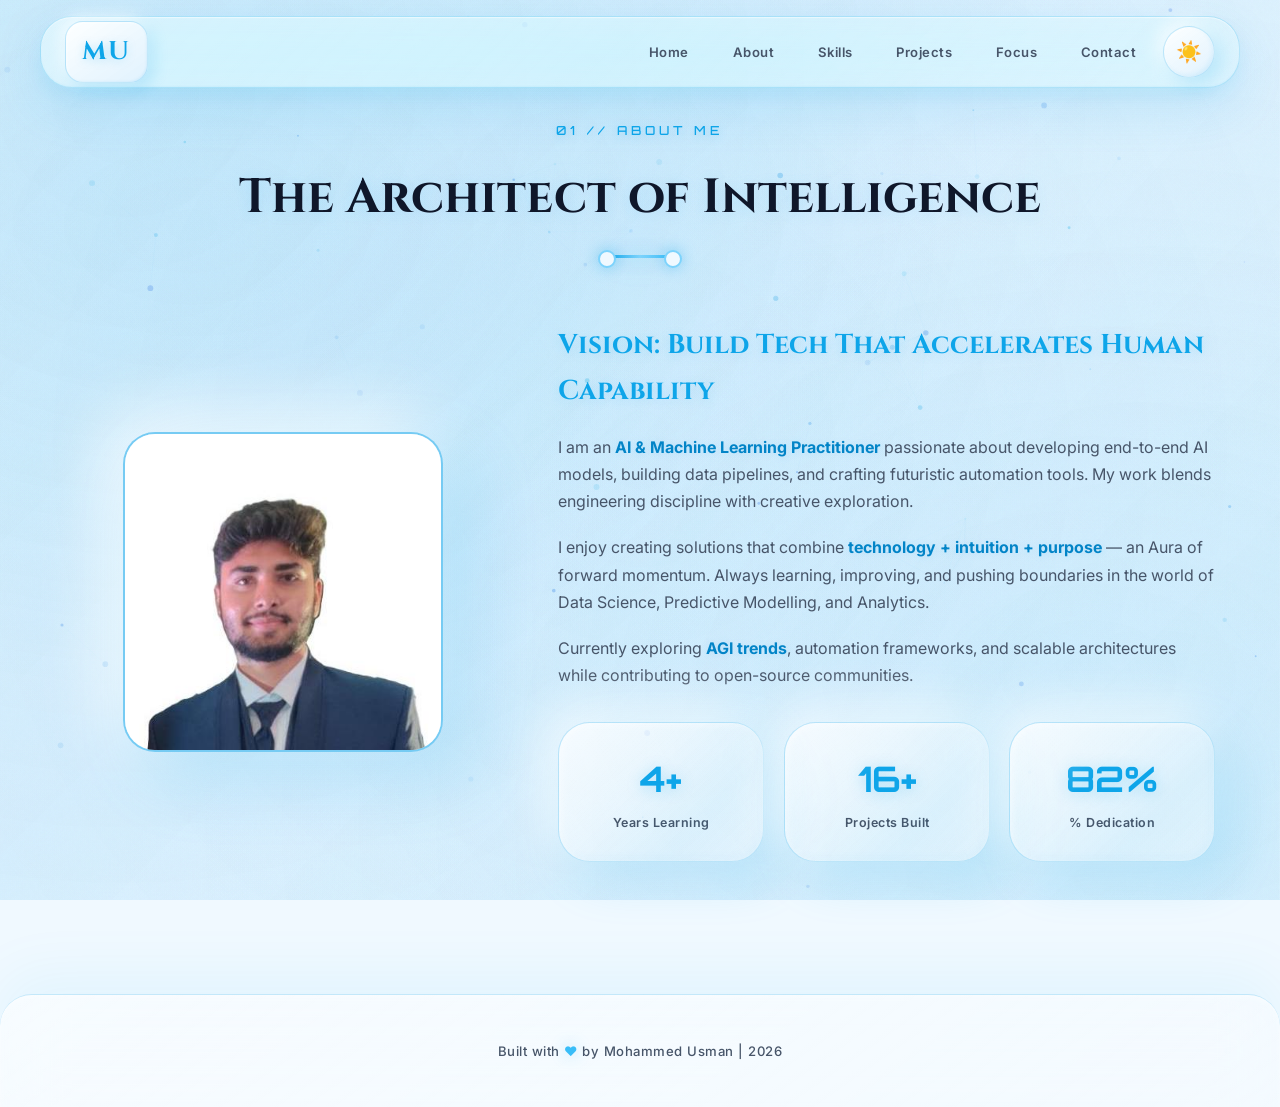
==== commit 42d20c25: "Add files via upload" ====
--- a/about.html
+++ b/about.html
@@ -6,6 +6,7 @@
     <title>About | Mohammed Usman</title>
     <link rel="preconnect" href="https://fonts.googleapis.com">
     <link href="https://fonts.googleapis.com/css2?family=Cinzel:wght@400;600;700;900&family=Inter:wght@300;400;500;600;700&family=Orbitron:wght@400;500;700;900&display=swap" rel="stylesheet">
+    <link rel="stylesheet" href="theme.css">
     <link rel="stylesheet" href="style.css">
 </head>
 <body>
@@ -25,6 +26,7 @@
             <li><a href="projects.html">Projects</a></li>
             <li><a href="focus.html">Focus</a></li>
             <li><a href="contact.html">Contact</a></li>
+            <li><button class="theme-toggle" id="themeToggle" aria-label="Toggle theme"><span class="theme-icon">☀️</span></button></li>
         </ul>
         <button class="mobile-menu-btn" id="mobileMenuBtn" aria-label="Toggle menu">
             <span></span>
--- a/theme.css
+++ b/theme.css
@@ -0,0 +1,345 @@
+/* ============================================
+   THEME SYSTEM + GLASSMORPHISM + CLAYMORPHISM
+   White Soft Sky Blue | Light & Dark Modes
+   ============================================ */
+
+:root {
+    /* White Soft Sky Blue Official - Light Theme */
+    --bg-primary: #f0f9ff;
+    --bg-secondary: #e0f2fe;
+    --bg-tertiary: #bae6fd;
+    --bg-hero: linear-gradient(135deg, #f0f9ff 0%, #e0f2fe 40%, #f0f9ff 100%);
+    --surface: #ffffff;
+    --surface-elevated: #ffffff;
+
+    /* Glassmorphism - Water/Liquid Transparent */
+    --glass-bg: rgba(255, 255, 255, 0.45);
+    --glass-bg-hover: rgba(255, 255, 255, 0.65);
+    --glass-border: rgba(14, 165, 233, 0.22);
+    --glass-border-hover: rgba(14, 165, 233, 0.50);
+    --glass-shadow: 0 8px 32px rgba(14, 165, 233, 0.12), 0 2px 8px rgba(14, 165, 233, 0.08);
+    --glass-shadow-strong: 0 12px 40px rgba(14, 165, 233, 0.18), 0 4px 12px rgba(14, 165, 233, 0.12);
+
+    /* Claymorphism - 3D Toy Feel */
+    --clay-light: rgba(255, 255, 255, 0.95);
+    --clay-shadow: rgba(14, 165, 233, 0.20);
+    --clay-dark: rgba(2, 132, 199, 0.12);
+    --clay-highlight: rgba(255, 255, 255, 0.9);
+    --clay-inset-light: inset 2px 2px 6px rgba(255,255,255,0.8);
+    --clay-inset-dark: inset -3px -3px 10px rgba(14, 165, 233, 0.08);
+
+    /* Text Colors */
+    --text-primary: #0f172a;
+    --text-secondary: #1e293b;
+    --text-muted: #475569;
+    --text-light: #94a3b8;
+
+    /* Sky Blue Accent Palette */
+    --accent-main: #0ea5e9;
+    --accent-light: #38bdf8;
+    --accent-bright: #7dd3fc;
+    --accent-deep: #0284c7;
+    --accent-dark: #0369a1;
+    --accent-glow: #e0f2fe;
+
+    /* Neon Glows */
+    --neon-glow: 0 8px 32px rgba(14, 165, 233, 0.30), 0 2px 8px rgba(14, 165, 233, 0.18);
+    --neon-glow-strong: 0 12px 40px rgba(14, 165, 233, 0.40), 0 4px 12px rgba(14, 165, 233, 0.25);
+
+    /* Typography */
+    --font-ancient: 'Cinzel', serif;
+    --font-modern: 'Inter', sans-serif;
+    --font-tech: 'Orbitron', monospace;
+
+    /* Transitions */
+    --transition-smooth: all 0.4s cubic-bezier(0.23, 1, 0.32, 1);
+    --transition-bounce: all 0.5s cubic-bezier(0.34, 1.56, 0.64, 1);
+    --transition-liquid: all 0.6s cubic-bezier(0.4, 0, 0.2, 1);
+
+    /* Radii - Soft Clay */
+    --radius-clay: 32px;
+    --radius-pill: 50px;
+    --radius-soft: 24px;
+    --radius-toy: 28px;
+
+    /* Theme indicator */
+    --theme-icon: '☀️';
+    --cursor-glow-color: rgba(56, 189, 248, 0.08);
+    --liquid-gradient: linear-gradient(135deg, rgba(14,165,233,0.08) 0%, rgba(125,211,252,0.05) 50%, rgba(14,165,233,0.08) 100%);
+    --water-ripple: rgba(14, 165, 233, 0.15);
+}
+
+/* ============================================
+   DARK THEME - Deep Ocean Night Sky
+   ============================================ */
+[data-theme="dark"] {
+    --bg-primary: #0b1120;
+    --bg-secondary: #0f172a;
+    --bg-tertiary: #1e293b;
+    --bg-hero: linear-gradient(135deg, #0b1120 0%, #0f172a 40%, #1e293b 100%);
+    --surface: #1e293b;
+    --surface-elevated: #334155;
+
+    /* Dark Glassmorphism - Liquid Night */
+    --glass-bg: rgba(30, 41, 59, 0.55);
+    --glass-bg-hover: rgba(51, 65, 85, 0.70);
+    --glass-border: rgba(56, 189, 248, 0.20);
+    --glass-border-hover: rgba(56, 189, 248, 0.50);
+    --glass-shadow: 0 8px 32px rgba(0, 0, 0, 0.35), 0 2px 8px rgba(14, 165, 233, 0.15);
+    --glass-shadow-strong: 0 12px 40px rgba(0, 0, 0, 0.45), 0 4px 12px rgba(14, 165, 233, 0.20);
+
+    /* Dark Clay */
+    --clay-light: rgba(51, 65, 85, 0.9);
+    --clay-shadow: rgba(0, 0, 0, 0.40);
+    --clay-dark: rgba(14, 165, 233, 0.15);
+    --clay-highlight: rgba(255, 255, 255, 0.05);
+    --clay-inset-light: inset 2px 2px 6px rgba(255,255,255,0.05);
+    --clay-inset-dark: inset -3px -3px 10px rgba(0, 0, 0, 0.30);
+
+    /* Dark Text */
+    --text-primary: #f8fafc;
+    --text-secondary: #e2e8f0;
+    --text-muted: #94a3b8;
+    --text-light: #64748b;
+
+    /* Brighter accents for dark */
+    --accent-main: #38bdf8;
+    --accent-light: #7dd3fc;
+    --accent-bright: #bae6fd;
+    --accent-deep: #0ea5e9;
+    --accent-dark: #0284c7;
+    --accent-glow: rgba(56, 189, 248, 0.15);
+
+    --neon-glow: 0 8px 32px rgba(14, 165, 233, 0.25), 0 2px 8px rgba(14, 165, 233, 0.15);
+    --neon-glow-strong: 0 12px 40px rgba(14, 165, 233, 0.35), 0 4px 12px rgba(14, 165, 233, 0.20);
+
+    --cursor-glow-color: rgba(56, 189, 248, 0.06);
+    --liquid-gradient: linear-gradient(135deg, rgba(14,165,233,0.06) 0%, rgba(56,189,248,0.03) 50%, rgba(14,165,233,0.06) 100%);
+    --water-ripple: rgba(56, 189, 248, 0.20);
+}
+
+/* Smooth theme transition on all elements */
+*, *::before, *::after {
+    transition: background-color 0.5s ease, 
+                border-color 0.5s ease, 
+                box-shadow 0.5s ease,
+                color 0.4s ease;
+}
+
+/* ============================================
+   THEME TOGGLE BUTTON
+   ============================================ */
+.theme-toggle {
+    position: relative;
+    width: 52px;
+    height: 52px;
+    border-radius: 50%;
+    border: none;
+    cursor: pointer;
+    display: flex;
+    align-items: center;
+    justify-content: center;
+    font-size: 1.3rem;
+    background: linear-gradient(145deg, var(--clay-light), var(--bg-secondary));
+    box-shadow: 
+        6px 6px 18px var(--clay-shadow),
+        -4px -4px 18px var(--clay-highlight),
+        inset 1px 1px 2px rgba(255,255,255,0.5),
+        inset -2px -2px 4px rgba(14, 165, 233, 0.08);
+    border: 1.5px solid var(--glass-border);
+    transition: var(--transition-bounce);
+    z-index: 1001;
+    -webkit-tap-highlight-color: transparent;
+    overflow: hidden;
+}
+
+.theme-toggle:hover {
+    transform: scale(1.12) rotate(15deg);
+    box-shadow: 
+        8px 8px 25px var(--clay-shadow),
+        -6px -6px 25px var(--clay-highlight),
+        0 0 20px var(--accent-glow),
+        inset 1px 1px 2px rgba(255,255,255,0.6),
+        inset -2px -2px 4px rgba(14, 165, 233, 0.12);
+    border-color: var(--glass-border-hover);
+}
+
+.theme-toggle:active {
+    transform: scale(0.95);
+    box-shadow: 
+        2px 2px 8px var(--clay-shadow),
+        -2px -2px 8px var(--clay-highlight),
+        inset 2px 2px 6px rgba(0,0,0,0.1),
+        inset -2px -2px 4px rgba(255,255,255,0.1);
+}
+
+.theme-toggle .theme-icon {
+    position: relative;
+    z-index: 2;
+    transition: transform 0.4s cubic-bezier(0.34, 1.56, 0.64, 1);
+}
+
+.theme-toggle:hover .theme-icon {
+    transform: scale(1.2);
+}
+
+/* Liquid fill effect on theme toggle */
+.theme-toggle::before {
+    content: '';
+    position: absolute;
+    bottom: 0;
+    left: 0;
+    width: 100%;
+    height: 0%;
+    background: linear-gradient(180deg, var(--accent-light), var(--accent-main));
+    border-radius: 50%;
+    transition: height 0.5s cubic-bezier(0.23, 1, 0.32, 1);
+    z-index: 0;
+    opacity: 0.15;
+}
+
+.theme-toggle:hover::before {
+    height: 100%;
+}
+
+/* ============================================
+   SEARCH BAR - PROJECTS PAGE
+   ============================================ */
+.search-container {
+    max-width: 700px;
+    margin: 0 auto 3rem;
+    position: relative;
+    z-index: 10;
+}
+
+.search-wrapper {
+    position: relative;
+    display: flex;
+    align-items: center;
+}
+
+.search-input {
+    width: 100%;
+    padding: 18px 28px 18px 56px;
+    font-family: var(--font-modern);
+    font-size: 1rem;
+    color: var(--text-primary);
+    background: linear-gradient(145deg, var(--glass-bg), rgba(255,255,255,0.3));
+    backdrop-filter: blur(20px) saturate(150%);
+    -webkit-backdrop-filter: blur(20px) saturate(150%);
+    border: 1.5px solid var(--glass-border);
+    border-radius: var(--radius-pill);
+    outline: none;
+    transition: var(--transition-bounce);
+    box-shadow: 
+        10px 10px 30px var(--clay-shadow),
+        -6px -6px 30px var(--clay-highlight),
+        var(--clay-inset-light),
+        var(--clay-inset-dark);
+}
+
+.search-input::placeholder {
+    color: var(--text-muted);
+    opacity: 0.7;
+}
+
+.search-input:focus {
+    border-color: var(--accent-main);
+    box-shadow: 
+        12px 12px 40px rgba(14, 165, 233, 0.20),
+        -8px -8px 40px var(--clay-highlight),
+        0 0 30px var(--accent-glow),
+        var(--clay-inset-light),
+        var(--clay-inset-dark);
+    transform: translateY(-3px) scale(1.01);
+}
+
+.search-icon {
+    position: absolute;
+    left: 22px;
+    width: 20px;
+    height: 20px;
+    fill: var(--accent-main);
+    opacity: 0.7;
+    pointer-events: none;
+    transition: var(--transition-smooth);
+}
+
+.search-input:focus + .search-icon,
+.search-wrapper:focus-within .search-icon {
+    opacity: 1;
+    transform: scale(1.1);
+    fill: var(--accent-deep);
+}
+
+.search-clear {
+    position: absolute;
+    right: 20px;
+    background: none;
+    border: none;
+    cursor: pointer;
+    font-size: 1.2rem;
+    color: var(--text-muted);
+    opacity: 0;
+    transition: var(--transition-smooth);
+    padding: 4px;
+    border-radius: 50%;
+    width: 32px;
+    height: 32px;
+    display: flex;
+    align-items: center;
+    justify-content: center;
+}
+
+.search-clear.visible {
+    opacity: 0.7;
+}
+
+.search-clear:hover {
+    opacity: 1;
+    background: var(--bg-secondary);
+    color: var(--accent-main);
+}
+
+.search-results-count {
+    text-align: center;
+    font-family: var(--font-tech);
+    font-size: 0.85rem;
+    color: var(--text-muted);
+    margin-top: 1rem;
+    letter-spacing: 1px;
+    opacity: 0;
+    transform: translateY(-10px);
+    transition: var(--transition-smooth);
+}
+
+.search-results-count.visible {
+    opacity: 1;
+    transform: translateY(0);
+}
+
+.no-results {
+    text-align: center;
+    padding: 4rem 2rem;
+    display: none;
+}
+
+.no-results.visible {
+    display: block;
+}
+
+.no-results-icon {
+    font-size: 4rem;
+    margin-bottom: 1rem;
+    opacity: 0.5;
+}
+
+.no-results h3 {
+    font-family: var(--font-ancient);
+    color: var(--text-primary);
+    margin-bottom: 0.5rem;
+}
+
+.no-results p {
+    color: var(--text-muted);
+}
--- a/style.css
+++ b/style.css
@@ -1,40 +1,9 @@
 /* ============================================
-   ARCTIC LIQUID GLASS PORTFOLIO v3
-   Ultra Transparency | Heavy Blur | Water Effects
+   MAIN STYLES + CLAYMORPHISM + GLASSMORPHISM
+   3D Toy Feel | Water Transparency | Liquid FX
    ============================================ */
 
 @import url('https://fonts.googleapis.com/css2?family=Cinzel:wght@400;600;700;900&family=Inter:wght@300;400;500;600;700&family=Orbitron:wght@400;500;700;900&display=swap');
-
-:root {
-    --bg-primary: #f0f5ff;
-    --bg-secondary: #e6eef7;
-    --bg-tertiary: #dbeafe;
-    --bg-card: rgba(255, 255, 255, 0.25);
-    --bg-card-hover: rgba(255, 255, 255, 0.45);
-
-    --text-primary: #0f172a;
-    --text-secondary: #334155;
-    --text-muted: #475569;
-    --text-light: #94a3b8;
-
-    --accent-blue: #0ea5e9;
-    --accent-cyan: #38bdf8;
-    --accent-sky: #7dd3fc;
-    --accent-deep: #0284c7;
-    --accent-navy: #0c4a6e;
-
-    --glass-border: rgba(255, 255, 255, 0.45);
-    --glass-border-hover: rgba(56, 189, 248, 0.55);
-    --glass-shadow: 0 8px 32px rgba(14, 165, 233, 0.06), 0 2px 8px rgba(0, 0, 0, 0.02);
-    --glass-shadow-hover: 0 20px 60px rgba(14, 165, 233, 0.15), 0 0 60px rgba(56, 189, 248, 0.12);
-
-    --font-ancient: 'Cinzel', serif;
-    --font-modern: 'Inter', sans-serif;
-    --font-tech: 'Orbitron', monospace;
-
-    --transition-smooth: all 0.5s cubic-bezier(0.23, 1, 0.32, 1);
-    --transition-bounce: all 0.6s cubic-bezier(0.34, 1.56, 0.64, 1);
-}
 
 * {
     margin: 0;
@@ -44,8 +13,10 @@
 
 html {
     scroll-behavior: smooth;
-    scroll-padding-top: 90px;
+    scroll-padding-top: 100px;
     font-size: 16px;
+    -webkit-font-smoothing: antialiased;
+    -moz-osx-font-smoothing: grayscale;
 }
 
 body {
@@ -59,7 +30,7 @@
 }
 
 /* ============================================
-   ANIMATED MESH BACKGROUND
+   LIQUID WATER BACKGROUND SYSTEM
    ============================================ */
 .bg-canvas {
     position: fixed;
@@ -68,11 +39,8 @@
     width: 100%;
     height: 100%;
     z-index: -3;
-    background: 
-        radial-gradient(ellipse at 10% 20%, rgba(125, 211, 252, 0.35) 0%, transparent 50%),
-        radial-gradient(ellipse at 90% 80%, rgba(14, 165, 233, 0.25) 0%, transparent 50%),
-        radial-gradient(ellipse at 50% 50%, rgba(219, 234, 254, 0.55) 0%, transparent 60%),
-        linear-gradient(135deg, #f0f5ff 0%, #e6eef7 50%, #f0f9ff 100%);
+    background: var(--bg-hero);
+    overflow: hidden;
 }
 
 .bg-canvas::before {
@@ -83,16 +51,37 @@
     width: 200%;
     height: 200%;
     background: 
-        radial-gradient(circle at 30% 30%, rgba(56, 189, 248, 0.12) 0%, transparent 40%),
-        radial-gradient(circle at 70% 70%, rgba(14, 165, 233, 0.1) 0%, transparent 40%);
-    animation: meshMove 20s ease-in-out infinite alternate;
-}
-
-@keyframes meshMove {
-    0% { transform: translate(0, 0) rotate(0deg); }
-    33% { transform: translate(2%, 2%) rotate(2deg); }
-    66% { transform: translate(-1%, 3%) rotate(-1deg); }
-    100% { transform: translate(1%, -2%) rotate(1deg); }
+        radial-gradient(circle at 30% 30%, rgba(14, 165, 233, 0.07) 0%, transparent 45%),
+        radial-gradient(circle at 70% 70%, rgba(56, 189, 248, 0.05) 0%, transparent 45%),
+        radial-gradient(circle at 50% 50%, rgba(125, 211, 252, 0.04) 0%, transparent 50%);
+    animation: liquidDrift 20s ease-in-out infinite alternate;
+    will-change: transform;
+}
+
+.bg-canvas::after {
+    content: '';
+    position: absolute;
+    top: 0;
+    left: 0;
+    width: 100%;
+    height: 100%;
+    background: 
+        radial-gradient(ellipse at 15% 25%, rgba(14, 165, 233, 0.06) 0%, transparent 50%),
+        radial-gradient(ellipse at 85% 75%, rgba(56, 189, 248, 0.05) 0%, transparent 50%);
+    animation: liquidPulse 15s ease-in-out infinite alternate;
+}
+
+@keyframes liquidDrift {
+    0% { transform: translate(0, 0) rotate(0deg) scale(1); }
+    33% { transform: translate(1%, -1%) rotate(0.5deg) scale(1.02); }
+    66% { transform: translate(-0.5%, 0.5%) rotate(-0.3deg) scale(1.01); }
+    100% { transform: translate(0.5%, -0.5%) rotate(0.2deg) scale(1.03); }
+}
+
+@keyframes liquidPulse {
+    0% { opacity: 0.6; transform: scale(1); }
+    50% { opacity: 1; transform: scale(1.05); }
+    100% { opacity: 0.7; transform: scale(1.02); }
 }
 
 .bg-overlay {
@@ -102,11 +91,16 @@
     width: 100%;
     height: 100%;
     z-index: -2;
-    background:
-        radial-gradient(ellipse at 20% 50%, rgba(125, 211, 252, 0.2) 0%, transparent 50%),
-        radial-gradient(ellipse at 80% 20%, rgba(14, 165, 233, 0.15) 0%, transparent 50%),
-        radial-gradient(ellipse at 50% 80%, rgba(56, 189, 248, 0.18) 0%, transparent 50%);
+    background: var(--liquid-gradient);
     pointer-events: none;
+    animation: liquidMove 18s ease-in-out infinite alternate;
+    will-change: transform;
+}
+
+@keyframes liquidMove {
+    0% { transform: translate(0, 0) scale(1); }
+    50% { transform: translate(1%, -1%) scale(1.02); }
+    100% { transform: translate(0.5%, 0.5%) scale(1); }
 }
 
 .bg-noise {
@@ -116,194 +110,268 @@
     width: 100%;
     height: 100%;
     z-index: -1;
-    opacity: 0.015;
+    opacity: 0.02;
     pointer-events: none;
-    background-image: url("data:image/svg+xml,%3Csvg viewBox='0 0 256 256' xmlns='http://www.w3.org/2000/svg'%3E%3Cfilter id='noise'%3E%3CfeTurbulence type='fractalNoise' baseFrequency='0.9' numOctaves='4' stitchTiles='stitch'/%3E%3C/filter%3E%3Crect width='100%25' height='100%25' filter='url(%23noise)'/%3E%3C/svg%3E");
+    background-image: url("data:image/svg+xml,%3Csvg viewBox='0 0 256 256' xmlns='http://www.w3.org/2000/svg'%3E%3Cfilter id='noise'%3E%3CfeTurbulence type='fractalNoise' baseFrequency='0.8' numOctaves='3' stitchTiles='stitch'/%3E%3C/filter%3E%3Crect width='100%25' height='100%25' filter='url(%23noise)'/%3E%3C/svg%3E");
+}
+
+/* Water bubble decorations */
+.water-bubble {
+    position: fixed;
+    border-radius: 50%;
+    background: radial-gradient(circle at 30% 30%, rgba(255,255,255,0.15), transparent 70%);
+    border: 1px solid rgba(14, 165, 233, 0.1);
+    pointer-events: none;
+    z-index: -1;
+    animation: bubbleFloat linear infinite;
+}
+
+@keyframes bubbleFloat {
+    0% { transform: translateY(100vh) scale(0.5); opacity: 0; }
+    10% { opacity: 0.6; }
+    90% { opacity: 0.6; }
+    100% { transform: translateY(-100px) scale(1.2); opacity: 0; }
 }
 
 /* ============================================
-   NAVIGATION - ULTRA FROSTED GLASS
+   NAVBAR - LIQUID GLASS + CLAY TOY
    ============================================ */
 .navbar {
     position: fixed;
-    top: 0;
-    left: 0;
-    right: 0;
+    top: 16px;
+    left: 50%;
+    transform: translateX(-50%);
     z-index: 1000;
-    padding: 0 5%;
-    height: 75px;
+    padding: 0 1.5rem;
+    height: 72px;
     display: flex;
     align-items: center;
     justify-content: space-between;
-    background: rgba(255, 255, 255, 0.35);
-    backdrop-filter: blur(50px) saturate(200%);
-    -webkit-backdrop-filter: blur(50px) saturate(200%);
-    border-bottom: 1px solid rgba(255, 255, 255, 0.5);
-    box-shadow: 0 4px 30px rgba(14, 165, 233, 0.06);
+    width: 94%;
+    max-width: 1200px;
+
+    background: linear-gradient(135deg, var(--glass-bg), rgba(255,255,255,0.2));
+    backdrop-filter: blur(40px) saturate(200%);
+    -webkit-backdrop-filter: blur(40px) saturate(200%);
+    border-radius: var(--radius-clay);
+    border: 1.5px solid var(--glass-border);
+    box-shadow: 
+        0 20px 50px rgba(14, 165, 233, 0.12),
+        0 8px 20px rgba(14, 165, 233, 0.08),
+        inset 0 1px 1px rgba(255,255,255,0.5),
+        inset 0 -1px 2px rgba(14, 165, 233, 0.06);
     transition: var(--transition-smooth);
+    will-change: transform;
 }
 
 .navbar.scrolled {
-    background: rgba(255, 255, 255, 0.65);
-    box-shadow: 0 8px 40px rgba(14, 165, 233, 0.12), 0 0 30px rgba(56, 189, 248, 0.06);
-    border-bottom-color: rgba(56, 189, 248, 0.2);
-    height: 65px;
+    background: linear-gradient(135deg, var(--glass-bg-hover), rgba(255,255,255,0.35));
+    box-shadow: 
+        0 25px 60px rgba(14, 165, 233, 0.18),
+        0 10px 25px rgba(14, 165, 233, 0.12),
+        inset 0 1px 1px rgba(255,255,255,0.6),
+        inset 0 -1px 2px rgba(14, 165, 233, 0.08);
+    top: 10px;
+    height: 66px;
+    border-color: var(--glass-border-hover);
 }
 
 .nav-logo {
     font-family: var(--font-ancient);
-    font-size: 1.5rem;
+    font-size: 1.6rem;
     font-weight: 700;
-    color: var(--accent-deep);
+    color: var(--accent-main);
     text-decoration: none;
     letter-spacing: 2px;
     position: relative;
-    transition: var(--transition-smooth);
-}
-
-.nav-logo::after {
-    content: '';
-    position: absolute;
-    bottom: -4px;
-    left: 0;
-    width: 0;
-    height: 2px;
-    background: var(--accent-cyan);
-    transition: width 0.4s ease;
-    border-radius: 2px;
+    transition: var(--transition-bounce);
+    text-shadow: 0 2px 10px rgba(14, 165, 233, 0.25);
+    padding: 8px 16px;
+    border-radius: 18px;
+
+    /* 3D Clay Toy Button */
+    background: linear-gradient(145deg, var(--clay-light), var(--bg-secondary));
+    box-shadow: 
+        5px 5px 15px var(--clay-shadow),
+        -3px -3px 15px var(--clay-highlight),
+        inset 1px 1px 2px rgba(255,255,255,0.6),
+        inset -1px -1px 2px rgba(14, 165, 233, 0.08);
+    border: 1.5px solid var(--glass-border);
 }
 
 .nav-logo:hover {
-    color: var(--accent-blue);
-    text-shadow: 0 0 25px rgba(14, 165, 233, 0.4);
-}
-
-.nav-logo:hover::after {
-    width: 100%;
+    color: var(--accent-deep);
+    text-shadow: var(--neon-glow-strong);
+    transform: scale(1.08) translateY(-2px);
+    box-shadow: 
+        8px 8px 25px var(--clay-shadow),
+        -4px -4px 20px var(--clay-highlight),
+        0 0 20px var(--accent-glow),
+        inset 1px 1px 2px rgba(255,255,255,0.7),
+        inset -1px -1px 2px rgba(14, 165, 233, 0.12);
 }
 
 .nav-links {
     display: flex;
-    gap: 2.5rem;
+    gap: 0.6rem;
     list-style: none;
+    align-items: center;
 }
 
 .nav-links a {
     font-family: var(--font-modern);
-    font-size: 0.9rem;
-    font-weight: 500;
+    font-size: 0.82rem;
+    font-weight: 600;
     color: var(--text-muted);
     text-decoration: none;
-    letter-spacing: 1px;
+    letter-spacing: 0.5px;
     position: relative;
     transition: var(--transition-smooth);
-    padding: 5px 0;
-}
-
-.nav-links a::before {
-    content: '';
-    position: absolute;
-    bottom: -2px;
-    left: 50%;
-    width: 0;
-    height: 2px;
-    background: var(--accent-blue);
-    transition: all 0.4s cubic-bezier(0.23, 1, 0.32, 1);
-    transform: translateX(-50%);
-    border-radius: 2px;
+    padding: 10px 16px;
+    border-radius: 16px;
+    border: 1.5px solid transparent;
+    white-space: nowrap;
 }
 
 .nav-links a:hover,
 .nav-links a.active {
+    color: var(--accent-main);
+    background: rgba(14, 165, 233, 0.08);
+    box-shadow: 
+        inset 2px 2px 6px rgba(14, 165, 233, 0.06),
+        inset -2px -2px 6px rgba(255,255,255,0.5),
+        0 4px 12px rgba(14, 165, 233, 0.10);
+    border-color: var(--glass-border);
+}
+
+.nav-links a.active {
+    text-shadow: 0 2px 12px rgba(14, 165, 233, 0.35);
+    font-weight: 700;
+    background: rgba(14, 165, 233, 0.12);
     color: var(--accent-deep);
 }
 
-.nav-links a:hover::before,
-.nav-links a.active::before {
-    width: 100%;
-}
-
-.nav-links a.active {
-    text-shadow: 0 0 20px rgba(14, 165, 233, 0.4);
-    font-weight: 600;
-}
-
-/* Mobile Menu */
+/* Mobile Menu Button - Clay Toy */
 .mobile-menu-btn {
     display: none;
     flex-direction: column;
     gap: 5px;
     cursor: pointer;
-    padding: 8px;
-    background: none;
-    border: none;
+    padding: 12px;
+    background: linear-gradient(145deg, var(--clay-light), var(--bg-secondary));
+    border: 1.5px solid var(--glass-border);
+    border-radius: 16px;
+    box-shadow: 
+        5px 5px 15px var(--clay-shadow),
+        -3px -3px 15px var(--clay-highlight),
+        inset 1px 1px 2px rgba(255,255,255,0.6);
     z-index: 1001;
+    transition: var(--transition-smooth);
+    -webkit-tap-highlight-color: transparent;
+}
+
+.mobile-menu-btn:hover {
+    background: linear-gradient(145deg, var(--bg-secondary), var(--bg-tertiary));
+    box-shadow: 
+        6px 6px 20px var(--clay-shadow),
+        -4px -4px 20px var(--clay-highlight),
+        0 0 15px var(--accent-glow);
+    transform: scale(1.05);
 }
 
 .mobile-menu-btn span {
     display: block;
-    width: 25px;
-    height: 2px;
-    background: var(--accent-deep);
+    width: 22px;
+    height: 2.5px;
+    background: var(--accent-main);
     transition: all 0.3s ease;
     border-radius: 2px;
+    box-shadow: 0 1px 4px rgba(14, 165, 233, 0.3);
+}
+
+.mobile-menu-btn.active span:nth-child(1) {
+    transform: rotate(45deg) translate(5px, 5px);
+}
+
+.mobile-menu-btn.active span:nth-child(2) {
+    opacity: 0;
+}
+
+.mobile-menu-btn.active span:nth-child(3) {
+    transform: rotate(-45deg) translate(5px, -5px);
 }
 
 /* ============================================
-   LIQUID WATER BUTTON SYSTEM v3
-   Ultra transparent | Heavy blur | Water waves
+   3D CLAY TOY BUTTON SYSTEM
    ============================================ */
 .btn {
     position: relative;
-    padding: 14px 32px;
+    padding: 16px 36px;
     font-family: var(--font-modern);
     font-size: 0.9rem;
-    font-weight: 600;
-    letter-spacing: 1.5px;
+    font-weight: 700;
+    letter-spacing: 1px;
     text-transform: uppercase;
     text-decoration: none;
     border: none;
-    border-radius: 16px;
+    border-radius: var(--radius-pill);
     cursor: pointer;
     overflow: hidden;
-    transition: var(--transition-smooth);
+    transition: var(--transition-bounce);
     display: inline-flex;
     align-items: center;
     justify-content: center;
     gap: 10px;
     isolation: isolate;
     z-index: 1;
-    backdrop-filter: blur(40px) saturate(180%);
-    -webkit-backdrop-filter: blur(40px) saturate(180%);
-}
-
-/* Water surface shimmer sweep */
-.btn::before {
-    content: '';
-    position: absolute;
-    inset: 0;
-    border-radius: inherit;
-    background: linear-gradient(
-        105deg,
-        transparent 25%,
-        rgba(255, 255, 255, 0.7) 40%,
-        rgba(255, 255, 255, 0.9) 50%,
-        rgba(255, 255, 255, 0.7) 60%,
-        transparent 75%
-    );
-    transform: translateX(-150%) skewX(-15deg);
-    transition: transform 0.9s cubic-bezier(0.23, 1, 0.32, 1);
-    z-index: 2;
+    -webkit-tap-highlight-color: transparent;
+
+    /* Real 3D Clay Toy Button */
+    background: linear-gradient(145deg, var(--clay-light), var(--bg-secondary));
+    box-shadow: 
+        8px 8px 24px var(--clay-shadow),
+        -6px -6px 24px var(--clay-highlight),
+        inset 2px 2px 4px rgba(255,255,255,0.6),
+        inset -2px -2px 6px rgba(14, 165, 233, 0.08);
+    border: 1.5px solid var(--glass-border);
+    color: var(--accent-main);
+}
+
+/* Liquid water fill */
+.btn .wave {
+    position: absolute;
+    bottom: 0;
+    left: -50%;
+    width: 200%;
+    height: 0%;
+    background: linear-gradient(180deg, 
+        rgba(56, 189, 248, 0.25) 0%, 
+        rgba(14, 165, 233, 0.35) 50%,
+        rgba(56, 189, 248, 0.25) 100%);
+    border-radius: 40% 40% 0 0;
+    transition: height 0.7s cubic-bezier(0.23, 1, 0.32, 1);
+    z-index: 0;
+    animation: waveFloat 4s ease-in-out infinite;
     pointer-events: none;
-}
-
-/* Inner water glow blob */
+    will-change: height, transform;
+}
+
+@keyframes waveFloat {
+    0%, 100% { transform: translateX(-25%) rotate(0deg); border-radius: 40% 60% 0 0; }
+    50% { transform: translateX(-25%) rotate(3deg); border-radius: 60% 40% 0 0; }
+}
+
+.btn:hover .wave {
+    height: 70%;
+}
+
+/* Glow burst */
 .btn::after {
     content: '';
     position: absolute;
-    width: 200px;
-    height: 200px;
-    background: radial-gradient(circle, rgba(255, 255, 255, 0.5) 0%, transparent 65%);
+    width: 180px;
+    height: 180px;
+    background: radial-gradient(circle, rgba(56, 189, 248, 0.25) 0%, transparent 65%);
     border-radius: 50%;
     top: 50%;
     left: 50%;
@@ -313,136 +381,131 @@
     pointer-events: none;
 }
 
-/* Water wave layer */
-.btn .wave {
-    position: absolute;
-    bottom: 0;
-    left: 0;
-    width: 200%;
-    height: 0%;
-    background: linear-gradient(180deg, 
-        rgba(14, 165, 233, 0.2) 0%, 
-        rgba(56, 189, 248, 0.3) 50%,
-        rgba(125, 211, 252, 0.2) 100%);
-    border-radius: 40% 40% 0 0;
-    transition: height 0.6s cubic-bezier(0.23, 1, 0.32, 1);
-    z-index: 0;
-    animation: waveFloat 3s ease-in-out infinite;
+.btn:hover::after {
+    transform: translate(-50%, -50%) scale(4);
+}
+
+/* Shimmer sweep */
+.btn::before {
+    content: '';
+    position: absolute;
+    inset: 0;
+    border-radius: inherit;
+    background: linear-gradient(
+        105deg,
+        transparent 25%,
+        rgba(255,255,255,0.35) 40%,
+        rgba(255,255,255,0.5) 50%,
+        rgba(255,255,255,0.35) 60%,
+        transparent 75%
+    );
+    transform: translateX(-150%) skewX(-15deg);
+    transition: transform 0.9s cubic-bezier(0.23, 1, 0.32, 1);
+    z-index: 2;
     pointer-events: none;
 }
 
-@keyframes waveFloat {
-    0%, 100% { transform: translateX(-25%) rotate(0deg); border-radius: 40% 60% 0 0; }
-    50% { transform: translateX(-25%) rotate(3deg); border-radius: 60% 40% 0 0; }
-}
-
-/* --- Primary / Ocean Blue Liquid --- */
-.btn-primary {
-    background: linear-gradient(135deg, rgba(14, 165, 233, 0.12), rgba(2, 132, 199, 0.08));
-    border: 1.5px solid rgba(14, 165, 233, 0.3);
+.btn:hover::before {
+    transform: translateX(150%) skewX(-15deg);
+}
+
+.btn:hover {
+    transform: translateY(-6px) scale(1.04);
+    box-shadow: 
+        12px 12px 35px var(--clay-shadow),
+        -8px -8px 35px var(--clay-highlight),
+        0 0 40px var(--accent-glow),
+        inset 2px 2px 4px rgba(255,255,255,0.6),
+        inset -2px -2px 6px rgba(14, 165, 233, 0.10);
+    border-color: var(--glass-border-hover);
     color: var(--accent-deep);
-    box-shadow:
-        0 4px 24px rgba(14, 165, 233, 0.12),
-        inset 0 1px 1px rgba(255, 255, 255, 0.5),
-        0 0 0 1px rgba(14, 165, 233, 0.08),
-        inset 0 -1px 2px rgba(0, 0, 0, 0.03);
-}
-
-.btn-primary:hover {
-    background: linear-gradient(135deg, rgba(14, 165, 233, 0.25), rgba(2, 132, 199, 0.18));
-    border-color: rgba(14, 165, 233, 0.7);
-    color: var(--accent-navy);
-    transform: translateY(-4px) scale(1.03);
-    box-shadow:
-        0 12px 40px rgba(14, 165, 233, 0.3),
-        0 0 80px rgba(56, 189, 248, 0.25),
-        inset 0 1px 1px rgba(255, 255, 255, 0.6),
-        0 0 0 1px rgba(14, 165, 233, 0.15),
-        inset 0 -2px 4px rgba(0, 0, 0, 0.05);
-}
-
-.btn-primary:hover::before {
-    transform: translateX(150%) skewX(-15deg);
-}
-
-.btn-primary:hover::after {
-    transform: translate(-50%, -50%) scale(4);
-    background: radial-gradient(circle, rgba(125, 211, 252, 0.55) 0%, transparent 70%);
-}
-
-.btn-primary:hover .wave {
-    height: 55%;
-}
-
-/* --- Secondary / Cyan Liquid --- */
-.btn-secondary {
-    background: linear-gradient(135deg, rgba(255, 255, 255, 0.4), rgba(219, 234, 254, 0.3));
-    border: 1.5px solid rgba(56, 189, 248, 0.35);
-    color: var(--accent-blue);
-    box-shadow:
-        0 4px 24px rgba(14, 165, 233, 0.08),
-        inset 0 1px 1px rgba(255, 255, 255, 0.6),
-        0 0 0 1px rgba(56, 189, 248, 0.06),
-        inset 0 -1px 2px rgba(0, 0, 0, 0.03);
-}
-
-.btn-secondary:hover {
-    background: linear-gradient(135deg, rgba(255, 255, 255, 0.65), rgba(219, 234, 254, 0.55));
-    border-color: rgba(56, 189, 248, 0.75);
-    color: var(--accent-deep);
-    transform: translateY(-4px) scale(1.03);
-    box-shadow:
-        0 12px 40px rgba(14, 165, 233, 0.25),
-        0 0 80px rgba(56, 189, 248, 0.2),
-        inset 0 1px 1px rgba(255, 255, 255, 0.7),
-        0 0 0 1px rgba(56, 189, 248, 0.12),
-        inset 0 -2px 4px rgba(0, 0, 0, 0.05);
-}
-
-.btn-secondary:hover::before {
-    transform: translateX(150%) skewX(-15deg);
-}
-
-.btn-secondary:hover::after {
-    transform: translate(-50%, -50%) scale(4);
-    background: radial-gradient(circle, rgba(14, 165, 233, 0.35) 0%, transparent 70%);
-}
-
-.btn-secondary:hover .wave {
-    height: 55%;
-}
-
-/* Active / Press state */
+}
+
+/* Pressed 3D toy effect */
 .btn:active {
     transform: translateY(-1px) scale(0.97);
-    transition-duration: 0.1s;
-}
-
-/* Ensure content sits above effects */
-.btn svg,
-.btn span {
+    box-shadow: 
+        3px 3px 10px var(--clay-shadow),
+        -2px -2px 10px var(--clay-highlight),
+        inset 3px 3px 8px rgba(14, 165, 233, 0.12),
+        inset -2px -2px 4px rgba(255,255,255,0.5);
+}
+
+.btn svg, .btn span {
     position: relative;
     z-index: 3;
     flex-shrink: 0;
 }
 
+.btn-primary {
+    background: linear-gradient(145deg, rgba(14, 165, 233, 0.15), rgba(56, 189, 248, 0.10));
+    color: var(--accent-main);
+    border-color: rgba(14, 165, 233, 0.35);
+}
+
+.btn-primary:hover {
+    background: linear-gradient(145deg, rgba(14, 165, 233, 0.30), rgba(56, 189, 248, 0.25));
+    color: var(--accent-dark);
+    box-shadow: 
+        12px 12px 35px rgba(14, 165, 233, 0.25),
+        -8px -8px 35px var(--clay-highlight),
+        0 0 50px var(--accent-glow),
+        inset 2px 2px 4px rgba(255,255,255,0.5),
+        inset -2px -2px 6px rgba(14, 165, 233, 0.15);
+}
+
+.btn-secondary {
+    background: linear-gradient(145deg, var(--clay-light), var(--bg-secondary));
+    color: var(--accent-main);
+    border-color: var(--glass-border);
+}
+
+.btn-secondary:hover {
+    background: linear-gradient(145deg, var(--bg-secondary), var(--bg-tertiary));
+    color: var(--accent-deep);
+    box-shadow: 
+        12px 12px 35px var(--clay-shadow),
+        -8px -8px 35px var(--clay-highlight),
+        0 0 40px var(--accent-glow),
+        inset 2px 2px 4px rgba(255,255,255,0.5),
+        inset -2px -2px 6px rgba(14, 165, 233, 0.10);
+}
+
 /* ============================================
-   GLASS CARD SYSTEM - ULTRA TRANSPARENT
+   GLASSMORPHISM + CLAY CARD SYSTEM
    ============================================ */
-.glass-card {
-    background: var(--bg-card);
-    backdrop-filter: blur(40px) saturate(160%);
-    -webkit-backdrop-filter: blur(40px) saturate(160%);
-    border: 1px solid var(--glass-border);
-    border-radius: 24px;
-    padding: 2rem;
-    transition: var(--transition-smooth);
+.glass-card,
+.skill-category,
+.project-card,
+.focus-item,
+.stat-card,
+.contact-card {
+    background: linear-gradient(145deg, var(--glass-bg), rgba(255,255,255,0.25));
+    backdrop-filter: blur(30px) saturate(180%);
+    -webkit-backdrop-filter: blur(30px) saturate(180%);
+    border: 1.5px solid var(--glass-border);
+    border-radius: var(--radius-clay);
+    padding: 2.5rem;
+    transition: var(--transition-bounce);
     position: relative;
     overflow: hidden;
-    box-shadow: var(--glass-shadow);
-}
-
-.glass-card::before {
+    box-shadow: 
+        20px 20px 60px var(--clay-shadow),
+        -12px -12px 60px var(--clay-highlight),
+        inset 2px 2px 6px rgba(255,255,255,0.5),
+        inset -3px -3px 10px rgba(14, 165, 233, 0.04);
+    transform-style: preserve-3d;
+    perspective: 1000px;
+    will-change: transform, box-shadow;
+}
+
+/* Glass sheen overlay */
+.glass-card::before,
+.skill-category::before,
+.project-card::before,
+.focus-item::before,
+.stat-card::before,
+.contact-card::before {
     content: '';
     position: absolute;
     top: 0;
@@ -451,67 +514,80 @@
     height: 100%;
     background: linear-gradient(
         135deg,
-        rgba(255, 255, 255, 0.5) 0%,
-        transparent 35%,
-        rgba(255, 255, 255, 0.25) 70%,
+        rgba(255,255,255,0.4) 0%,
+        transparent 40%,
+        rgba(14, 165, 233, 0.05) 70%,
         transparent 100%
     );
     pointer-events: none;
     border-radius: inherit;
-}
-
-/* Shine sweep on hover */
-.glass-card::after {
+    z-index: 0;
+}
+
+/* Top liquid edge highlight */
+.edge-highlight,
+.skill-category::after,
+.project-card::after,
+.focus-item::after,
+.stat-card::after {
     content: '';
-    position: absolute;
-    top: -100%;
-    left: -100%;
-    width: 50%;
-    height: 300%;
-    background: linear-gradient(
-        90deg,
-        transparent 0%,
-        rgba(255, 255, 255, 0.45) 45%,
-        rgba(255, 255, 255, 0.65) 50%,
-        rgba(255, 255, 255, 0.45) 55%,
-        transparent 100%
-    );
-    transform: rotate(25deg);
-    transition: all 0.8s cubic-bezier(0.23, 1, 0.32, 1);
-    pointer-events: none;
-    z-index: 2;
-}
-
-.glass-card:hover::after {
-    left: 150%;
-}
-
-.glass-card:hover {
-    transform: translateY(-10px) scale(1.01);
-    border-color: var(--glass-border-hover);
-    box-shadow: 
-        0 25px 60px rgba(14, 165, 233, 0.15), 
-        0 0 60px rgba(56, 189, 248, 0.1),
-        inset 0 1px 1px rgba(255, 255, 255, 0.7);
-    background: var(--bg-card-hover);
-}
-
-/* Edge highlight for glass cards */
-.glass-card .edge-highlight {
     position: absolute;
     top: 0;
     left: 0;
     width: 100%;
     height: 3px;
-    background: linear-gradient(90deg, var(--accent-blue), var(--accent-cyan));
+    background: linear-gradient(90deg, var(--accent-main), var(--accent-bright), var(--accent-light), var(--accent-main));
     transform: scaleX(0);
     transform-origin: left;
-    transition: transform 0.4s ease;
-    box-shadow: 0 0 15px rgba(14, 165, 233, 0.4);
-}
-
-.glass-card:hover .edge-highlight {
+    transition: transform 0.5s cubic-bezier(0.23, 1, 0.32, 1);
+    box-shadow: 0 0 20px rgba(14, 165, 233, 0.5), 0 0 40px rgba(56, 189, 248, 0.3);
+    border-radius: var(--radius-clay) var(--radius-clay) 0 0;
+    z-index: 2;
+}
+
+.glass-card:hover .edge-highlight,
+.skill-category:hover::after,
+.project-card:hover::after,
+.focus-item:hover::after,
+.stat-card:hover::after {
     transform: scaleX(1);
+}
+
+/* Glow orb for project cards */
+.project-card .glow-orb {
+    position: absolute;
+    top: 50%;
+    left: 50%;
+    width: 150px;
+    height: 150px;
+    background: radial-gradient(circle, rgba(56, 189, 248, 0.18) 0%, transparent 70%);
+    border-radius: 50%;
+    transform: translate(-50%, -50%) scale(0);
+    transition: transform 0.8s ease;
+    pointer-events: none;
+    z-index: 0;
+}
+
+.project-card:hover .glow-orb {
+    transform: translate(-50%, -50%) scale(6);
+}
+
+/* Card hover - clay lift + liquid glass */
+.glass-card:hover,
+.skill-category:hover,
+.project-card:hover,
+.focus-item:hover,
+.stat-card:hover,
+.contact-card:hover {
+    transform: translateY(-12px) scale(1.02) rotateX(2deg);
+    border-color: var(--glass-border-hover);
+    box-shadow: 
+        28px 28px 80px var(--clay-shadow),
+        -15px -15px 80px var(--clay-highlight),
+        0 0 60px var(--accent-glow),
+        inset 2px 2px 8px rgba(255,255,255,0.5),
+        inset -4px -4px 16px rgba(14, 165, 233, 0.06);
+    background: linear-gradient(145deg, var(--glass-bg-hover), rgba(255,255,255,0.4));
 }
 
 /* ============================================
@@ -531,31 +607,33 @@
 
 .section-label {
     font-family: var(--font-tech);
-    font-size: 0.8rem;
-    color: var(--accent-blue);
+    font-size: 0.78rem;
+    color: var(--accent-main);
     letter-spacing: 4px;
     text-transform: uppercase;
     margin-bottom: 1rem;
     display: block;
     font-weight: 500;
+    text-shadow: 0 2px 10px rgba(14, 165, 233, 0.25);
 }
 
 .section-title {
     font-family: var(--font-ancient);
-    font-size: clamp(2rem, 4vw, 3rem);
+    font-size: clamp(1.8rem, 4vw, 3rem);
     font-weight: 700;
     color: var(--text-primary);
     margin-bottom: 1rem;
+    text-shadow: 0 2px 15px rgba(14, 165, 233, 0.12);
 }
 
 .section-divider {
-    width: 80px;
+    width: 70px;
     height: 3px;
-    background: linear-gradient(90deg, var(--accent-blue), var(--accent-cyan));
+    background: linear-gradient(90deg, var(--accent-main), var(--accent-bright), var(--accent-light));
     margin: 0 auto;
     position: relative;
     border-radius: 2px;
-    box-shadow: 0 0 20px rgba(14, 165, 233, 0.3);
+    box-shadow: 0 0 20px rgba(14, 165, 233, 0.4), 0 0 40px rgba(56, 189, 248, 0.2);
 }
 
 .section-divider::before,
@@ -565,24 +643,24 @@
     top: -5px;
     width: 14px;
     height: 14px;
-    border: 2px solid var(--accent-cyan);
+    border: 2.5px solid var(--accent-bright);
     border-radius: 50%;
     background: var(--bg-primary);
-    box-shadow: 0 0 15px rgba(14, 165, 233, 0.3);
+    box-shadow: 0 0 15px rgba(14, 165, 233, 0.4);
 }
 
 .section-divider::before { left: -7px; }
 .section-divider::after { right: -7px; }
 
 /* ============================================
-   HERO SECTION
+   HERO SECTION - WATER SKY ENHANCED
    ============================================ */
 .hero {
     min-height: 100vh;
     display: flex;
     align-items: center;
     justify-content: center;
-    padding: 100px 5% 60px;
+    padding: 120px 5% 80px;
     position: relative;
     overflow: hidden;
     max-width: none;
@@ -590,7 +668,7 @@
 
 .hero-content {
     text-align: center;
-    max-width: 900px;
+    max-width: 850px;
     position: relative;
     z-index: 2;
 }
@@ -598,65 +676,91 @@
 .hero-badge {
     display: inline-flex;
     align-items: center;
-    gap: 8px;
-    padding: 10px 24px;
-    background: rgba(14, 165, 233, 0.08);
-    border: 1px solid rgba(14, 165, 233, 0.2);
-    border-radius: 50px;
+    gap: 10px;
+    padding: 14px 26px;
+    background: linear-gradient(135deg, var(--glass-bg-hover), rgba(255,255,255,0.3));
+    border: 1.5px solid var(--glass-border);
+    border-radius: var(--radius-pill);
     font-family: var(--font-tech);
-    font-size: 0.8rem;
-    color: var(--accent-deep);
-    letter-spacing: 2px;
+    font-size: 0.78rem;
+    color: var(--accent-main);
+    letter-spacing: 1.5px;
     margin-bottom: 2rem;
-    backdrop-filter: blur(40px) saturate(180%);
+    backdrop-filter: blur(25px) saturate(150%);
     animation: floatBadge 3s ease-in-out infinite;
-    box-shadow: 0 4px 20px rgba(14, 165, 233, 0.08), inset 0 1px 1px rgba(255,255,255,0.4);
+    box-shadow: 
+        10px 10px 30px var(--clay-shadow),
+        -6px -6px 30px var(--clay-highlight),
+        inset 1px 1px 2px rgba(255,255,255,0.5),
+        inset -1px -1px 2px rgba(14, 165, 233, 0.04);
+    position: relative;
+    overflow: hidden;
+    will-change: transform;
+}
+
+.hero-badge::before {
+    content: '';
+    position: absolute;
+    inset: -2px;
+    border-radius: inherit;
+    background: linear-gradient(135deg, var(--accent-main), var(--accent-bright), var(--accent-light), var(--accent-main));
+    z-index: -1;
+    opacity: 0;
+    transition: opacity 0.5s ease;
+    filter: blur(5px);
+    animation: rotateBorder 6s linear infinite;
+    background-size: 200% 200%;
+}
+
+.hero-badge:hover::before {
+    opacity: 0.3;
 }
 
 @keyframes floatBadge {
     0%, 100% { transform: translateY(0); }
-    50% { transform: translateY(-8px); }
+    50% { transform: translateY(-10px); }
 }
 
 .pulse {
-    width: 8px;
-    height: 8px;
-    background: var(--accent-blue);
+    width: 10px;
+    height: 10px;
+    background: var(--accent-light);
     border-radius: 50%;
     animation: pulse 2s ease-in-out infinite;
-    box-shadow: 0 0 10px var(--accent-blue);
+    box-shadow: 0 0 10px var(--accent-light);
 }
 
 @keyframes pulse {
     0%, 100% { 
         opacity: 1; 
         transform: scale(1); 
-        box-shadow: 0 0 10px var(--accent-blue), 0 0 20px rgba(14, 165, 233, 0.4); 
+        box-shadow: 0 0 10px var(--accent-light), 0 0 20px rgba(56, 189, 248, 0.5); 
     }
     50% { 
-        opacity: 0.5; 
-        transform: scale(0.8); 
-        box-shadow: 0 0 20px var(--accent-cyan), 0 0 40px rgba(56, 189, 248, 0.3); 
+        opacity: 0.6; 
+        transform: scale(0.85); 
+        box-shadow: 0 0 20px var(--accent-bright), 0 0 40px rgba(125, 211, 252, 0.4); 
     }
 }
 
 .hero-name {
     font-family: var(--font-ancient);
-    font-size: clamp(2.5rem, 6vw, 5rem);
+    font-size: clamp(2.2rem, 6vw, 5rem);
     font-weight: 900;
     color: var(--text-primary);
     line-height: 1.1;
-    margin-bottom: 1rem;
-    text-shadow: 0 0 40px rgba(14, 165, 233, 0.15);
+    margin-bottom: 1.2rem;
+    text-shadow: 0 2px 20px rgba(14, 165, 233, 0.12);
 }
 
 .hero-name span {
-    color: var(--accent-blue);
-    position: relative;
-    background: linear-gradient(135deg, var(--accent-deep), var(--accent-cyan));
+    color: var(--accent-main);
+    position: relative;
+    background: linear-gradient(135deg, var(--accent-main), var(--accent-bright));
     -webkit-background-clip: text;
     -webkit-text-fill-color: transparent;
     background-clip: text;
+    filter: drop-shadow(0 2px 15px rgba(14, 165, 233, 0.25));
 }
 
 .hero-name span::after {
@@ -666,27 +770,28 @@
     left: 0;
     width: 100%;
     height: 3px;
-    background: linear-gradient(90deg, var(--accent-blue), var(--accent-cyan));
+    background: linear-gradient(90deg, var(--accent-main), var(--accent-light));
     opacity: 0.6;
     border-radius: 2px;
-    box-shadow: 0 0 10px rgba(14, 165, 233, 0.3);
+    box-shadow: 0 0 12px rgba(14, 165, 233, 0.4);
 }
 
 .hero-title {
     font-family: var(--font-tech);
-    font-size: clamp(1rem, 2.5vw, 1.4rem);
-    color: var(--accent-blue);
-    letter-spacing: 4px;
-    margin-bottom: 1.5rem;
+    font-size: clamp(0.95rem, 2.5vw, 1.3rem);
+    color: var(--accent-main);
+    letter-spacing: 3px;
+    margin-bottom: 1.2rem;
     font-weight: 500;
     min-height: 1.5em;
+    text-shadow: 0 2px 12px rgba(14, 165, 233, 0.15);
 }
 
 .hero-desc {
-    font-size: clamp(1rem, 1.5vw, 1.15rem);
+    font-size: clamp(0.95rem, 1.5vw, 1.1rem);
     color: var(--text-muted);
-    max-width: 650px;
-    margin: 0 auto 2.5rem;
+    max-width: 600px;
+    margin: 0 auto 2rem;
     line-height: 1.8;
 }
 
@@ -696,15 +801,24 @@
     gap: 8px;
     color: var(--accent-deep);
     font-size: 0.9rem;
-    margin-bottom: 2.5rem;
-    font-weight: 500;
+    margin-bottom: 2rem;
+    font-weight: 600;
+    padding: 10px 22px;
+    background: linear-gradient(135deg, var(--glass-bg-hover), rgba(255,255,255,0.3));
+    border-radius: 18px;
+    border: 1.5px solid var(--glass-border);
+    box-shadow: 
+        6px 6px 18px var(--clay-shadow),
+        -4px -4px 18px var(--clay-highlight),
+        inset 1px 1px 2px rgba(255,255,255,0.5);
+    backdrop-filter: blur(15px);
 }
 
 .hero-location svg {
     width: 16px;
     height: 16px;
-    fill: var(--accent-blue);
-    filter: drop-shadow(0 0 4px rgba(14, 165, 233, 0.4));
+    fill: var(--accent-main);
+    filter: drop-shadow(0 0 5px rgba(14, 165, 233, 0.4));
 }
 
 .hero-cta {
@@ -714,21 +828,31 @@
     flex-wrap: wrap;
 }
 
-/* Scroll Indicator */
+/* Scroll Indicator - Clay Toy */
 .scroll-indicator {
     position: absolute;
-    bottom: 30px;
+    bottom: 35px;
     left: 50%;
     transform: translateX(-50%);
     display: flex;
     flex-direction: column;
     align-items: center;
     gap: 8px;
-    color: var(--accent-deep);
-    font-size: 0.75rem;
+    color: var(--accent-main);
+    font-size: 0.72rem;
     letter-spacing: 2px;
     animation: bounce 2s ease-in-out infinite;
-    opacity: 0.7;
+    opacity: 0.8;
+    padding: 14px 26px;
+    background: linear-gradient(145deg, var(--glass-bg), rgba(255,255,255,0.25));
+    backdrop-filter: blur(20px) saturate(150%);
+    border-radius: 26px;
+    border: 1.5px solid var(--glass-border);
+    box-shadow: 
+        8px 8px 25px var(--clay-shadow),
+        -5px -5px 25px var(--clay-highlight),
+        inset 1px 1px 2px rgba(255,255,255,0.5);
+    will-change: transform;
 }
 
 @keyframes bounce {
@@ -739,39 +863,39 @@
 .mouse {
     width: 24px;
     height: 38px;
-    border: 2px solid var(--accent-blue);
-    border-radius: 12px;
+    border: 2px solid var(--accent-main);
+    border-radius: 13px;
     position: relative;
     opacity: 0.6;
-    box-shadow: 0 0 10px rgba(14, 165, 233, 0.2);
+    box-shadow: 0 0 10px rgba(14, 165, 233, 0.2), inset 0 0 6px rgba(14, 165, 233, 0.06);
 }
 
 .mouse::after {
     content: '';
     position: absolute;
-    top: 8px;
+    top: 7px;
     left: 50%;
-    width: 4px;
-    height: 8px;
-    background: var(--accent-cyan);
+    width: 3.5px;
+    height: 7px;
+    background: var(--accent-light);
     border-radius: 2px;
     transform: translateX(-50%);
     animation: scrollWheel 2s ease-in-out infinite;
-    box-shadow: 0 0 6px rgba(56, 189, 248, 0.5);
+    box-shadow: 0 0 6px rgba(14, 165, 233, 0.5);
 }
 
 @keyframes scrollWheel {
-    0%, 100% { top: 8px; opacity: 1; }
-    50% { top: 18px; opacity: 0; }
+    0%, 100% { top: 7px; opacity: 1; }
+    50% { top: 16px; opacity: 0; }
 }
 
 /* ============================================
-   ABOUT PAGE
+   ABOUT PAGE - CLAY + LIQUID GLASS
    ============================================ */
 .about-grid {
     display: grid;
     grid-template-columns: 1fr 1.5fr;
-    gap: 4rem;
+    gap: 3.5rem;
     align-items: center;
     max-width: 1200px;
     margin: 0 auto;
@@ -783,30 +907,43 @@
 
 .about-image-frame {
     width: 100%;
-    max-width: 350px;
+    max-width: 320px;
     aspect-ratio: 1;
     margin: 0 auto;
     position: relative;
-    border-radius: 24px;
+    border-radius: var(--radius-clay);
     overflow: hidden;
     background: var(--bg-secondary);
-    border: 2px solid rgba(255, 255, 255, 0.7);
-    box-shadow: 
-        0 20px 60px rgba(14, 165, 233, 0.12), 
-        inset 0 0 60px rgba(14, 165, 233, 0.06),
-        0 0 0 1px rgba(14, 165, 233, 0.12);
+    border: 2.5px solid var(--glass-border-hover);
+    box-shadow: 
+        25px 25px 70px var(--clay-shadow), 
+        -15px -15px 70px var(--clay-highlight),
+        inset 3px 3px 10px rgba(255,255,255,0.5),
+        inset -4px -4px 12px rgba(14, 165, 233, 0.06);
+    transition: var(--transition-bounce);
+    will-change: transform;
+}
+
+.about-image-frame:hover {
+    transform: scale(1.05) rotate(2deg);
+    box-shadow: 
+        30px 30px 90px var(--clay-shadow), 
+        -20px -20px 90px var(--clay-highlight),
+        0 0 50px var(--accent-glow),
+        inset 3px 3px 10px rgba(255,255,255,0.5),
+        inset -4px -4px 12px rgba(14, 165, 233, 0.08);
 }
 
 .about-image-frame::before {
     content: '';
     position: absolute;
     inset: -3px;
-    border-radius: 26px;
-    background: conic-gradient(from 0deg, var(--accent-blue), var(--accent-cyan), var(--accent-sky), var(--accent-blue));
+    border-radius: 34px;
+    background: conic-gradient(from 0deg, var(--accent-main), var(--accent-bright), var(--accent-light), var(--accent-main));
     z-index: -1;
-    animation: rotateBorder 8s linear infinite;
-    opacity: 0.4;
-    filter: blur(1px);
+    animation: rotateBorder 7s linear infinite;
+    opacity: 0.3;
+    filter: blur(2px);
 }
 
 @keyframes rotateBorder {
@@ -823,179 +960,83 @@
 
 .about-content h3 {
     font-family: var(--font-ancient);
-    font-size: 1.8rem;
-    color: var(--accent-deep);
-    margin-bottom: 1.5rem;
+    font-size: 1.7rem;
+    color: var(--accent-main);
+    margin-bottom: 1.2rem;
+    text-shadow: 0 2px 12px rgba(14, 165, 233, 0.15);
 }
 
 .about-content p {
     color: var(--text-muted);
-    margin-bottom: 1.5rem;
-    font-size: 1.05rem;
+    margin-bottom: 1.2rem;
+    font-size: 1rem;
 }
 
 .highlight {
-    color: var(--accent-blue);
-    font-weight: 600;
-    text-shadow: 0 0 15px rgba(14, 165, 233, 0.15);
+    color: var(--accent-deep);
+    font-weight: 700;
+    text-shadow: 0 1px 8px rgba(14, 165, 233, 0.12);
 }
 
 .about-stats {
     display: grid;
     grid-template-columns: repeat(3, 1fr);
-    gap: 1.5rem;
+    gap: 1.2rem;
     margin-top: 2rem;
 }
 
 .stat-card {
-    background: var(--bg-card);
-    backdrop-filter: blur(40px) saturate(160%);
-    -webkit-backdrop-filter: blur(40px) saturate(160%);
-    border: 1px solid var(--glass-border);
-    border-radius: 20px;
-    padding: 1.5rem;
+    padding: 1.6rem;
     text-align: center;
-    transition: var(--transition-smooth);
-    position: relative;
-    overflow: hidden;
-    box-shadow: var(--glass-shadow);
-}
-
-.stat-card::before {
-    content: '';
-    position: absolute;
-    top: 0;
-    left: 0;
-    width: 100%;
-    height: 100%;
-    background: linear-gradient(135deg, rgba(255,255,255,0.4) 0%, transparent 100%);
-    pointer-events: none;
-    border-radius: inherit;
-}
-
-/* Shine sweep */
-.stat-card::after {
-    content: '';
-    position: absolute;
-    top: -100%;
-    left: -100%;
-    width: 50%;
-    height: 300%;
-    background: linear-gradient(
-        90deg,
-        transparent 0%,
-        rgba(255, 255, 255, 0.4) 45%,
-        rgba(255, 255, 255, 0.55) 50%,
-        rgba(255, 255, 255, 0.4) 55%,
-        transparent 100%
-    );
-    transform: rotate(25deg);
-    transition: all 0.8s cubic-bezier(0.23, 1, 0.32, 1);
-    pointer-events: none;
-    z-index: 2;
-}
-
-.stat-card:hover::after {
-    left: 150%;
+    background: linear-gradient(145deg, var(--glass-bg-hover), rgba(255,255,255,0.35));
+    box-shadow: 
+        15px 15px 50px var(--clay-shadow),
+        -10px -10px 50px var(--clay-highlight),
+        inset 2px 2px 6px rgba(255,255,255,0.5),
+        inset -3px -3px 10px rgba(14, 165, 233, 0.04);
 }
 
 .stat-card:hover {
-    border-color: var(--glass-border-hover);
-    transform: translateY(-5px);
-    box-shadow: 0 15px 40px rgba(14, 165, 233, 0.12), 0 0 40px rgba(56, 189, 248, 0.08);
-    background: var(--bg-card-hover);
+    transform: translateY(-10px) scale(1.04) rotateX(2deg);
+    box-shadow: 
+        22px 22px 70px var(--clay-shadow),
+        -12px -12px 70px var(--clay-highlight),
+        0 0 45px var(--accent-glow),
+        inset 2px 2px 6px rgba(255,255,255,0.5),
+        inset -3px -3px 10px rgba(14, 165, 233, 0.06);
 }
 
 .stat-number {
     font-family: var(--font-tech);
-    font-size: 2rem;
+    font-size: 2.2rem;
     font-weight: 700;
-    color: var(--accent-blue);
+    color: var(--accent-main);
     display: block;
-    text-shadow: 0 0 25px rgba(14, 165, 233, 0.25);
+    text-shadow: 0 2px 15px rgba(14, 165, 233, 0.25);
 }
 
 .stat-label {
-    font-size: 0.8rem;
+    font-size: 0.78rem;
     color: var(--text-muted);
-    letter-spacing: 1px;
-    margin-top: 0.5rem;
-    font-weight: 500;
+    letter-spacing: 0.5px;
+    margin-top: 0.4rem;
+    font-weight: 600;
 }
 
 /* ============================================
-   SKILLS PAGE
+   SKILLS PAGE - 3D CLAY TOY CARDS
    ============================================ */
 .skills-grid {
     display: grid;
-    grid-template-columns: repeat(auto-fit, minmax(300px, 1fr));
+    grid-template-columns: repeat(auto-fit, minmax(280px, 1fr));
     gap: 2rem;
     max-width: 1200px;
     margin: 0 auto;
 }
 
 .skill-category {
-    background: var(--bg-card);
-    backdrop-filter: blur(40px) saturate(160%);
-    -webkit-backdrop-filter: blur(40px) saturate(160%);
-    border: 1px solid var(--glass-border);
-    border-radius: 24px;
     padding: 2rem;
-    transition: var(--transition-smooth);
-    position: relative;
-    overflow: hidden;
-    box-shadow: var(--glass-shadow);
-}
-
-.skill-category::before {
-    content: '';
-    position: absolute;
-    top: 0;
-    left: 0;
-    width: 100%;
-    height: 3px;
-    background: linear-gradient(90deg, var(--accent-blue), var(--accent-cyan));
-    transform: scaleX(0);
-    transform-origin: left;
-    transition: transform 0.4s ease;
-    box-shadow: 0 0 15px rgba(14, 165, 233, 0.4);
-}
-
-/* Shine sweep */
-.skill-category::after {
-    content: '';
-    position: absolute;
-    top: -100%;
-    left: -100%;
-    width: 50%;
-    height: 300%;
-    background: linear-gradient(
-        90deg,
-        transparent 0%,
-        rgba(255, 255, 255, 0.35) 45%,
-        rgba(255, 255, 255, 0.5) 50%,
-        rgba(255, 255, 255, 0.35) 55%,
-        transparent 100%
-    );
-    transform: rotate(25deg);
-    transition: all 0.8s cubic-bezier(0.23, 1, 0.32, 1);
-    pointer-events: none;
-    z-index: 2;
-}
-
-.skill-category:hover::after {
-    left: 150%;
-}
-
-.skill-category:hover::before {
-    transform: scaleX(1);
-}
-
-.skill-category:hover {
-    border-color: var(--glass-border-hover);
-    transform: translateY(-8px);
-    box-shadow: 0 20px 50px rgba(14, 165, 233, 0.12), 0 0 40px rgba(56, 189, 248, 0.06);
-    background: var(--bg-card-hover);
+    background: linear-gradient(145deg, var(--glass-bg-hover), rgba(255,255,255,0.3));
 }
 
 .skill-category-header {
@@ -1005,31 +1046,56 @@
     margin-bottom: 1.5rem;
 }
 
+/* 3D Toy Knob Icon */
 .skill-icon {
-    width: 50px;
-    height: 50px;
-    background: rgba(14, 165, 233, 0.08);
-    border: 1px solid rgba(14, 165, 233, 0.18);
-    border-radius: 14px;
+    width: 56px;
+    height: 56px;
+    background: linear-gradient(145deg, var(--clay-light), var(--bg-secondary));
+    border: 1.5px solid var(--glass-border);
+    border-radius: 18px;
     display: flex;
     align-items: center;
     justify-content: center;
-    font-size: 1.5rem;
-    backdrop-filter: blur(10px);
-    box-shadow: 0 4px 15px rgba(14, 165, 233, 0.08);
-    transition: var(--transition-smooth);
+    font-size: 1.6rem;
+    backdrop-filter: blur(8px);
+    box-shadow: 
+        6px 6px 20px var(--clay-shadow),
+        -4px -4px 20px var(--clay-highlight),
+        inset 1px 1px 2px rgba(255,255,255,0.6),
+        inset -2px -2px 4px rgba(14, 165, 233, 0.06);
+    transition: var(--transition-bounce);
+    position: relative;
+    overflow: hidden;
+}
+
+/* Knob dome highlight */
+.skill-icon::before {
+    content: '';
+    position: absolute;
+    top: 6px;
+    left: 10px;
+    width: 35%;
+    height: 25%;
+    background: radial-gradient(ellipse at center, rgba(255,255,255,0.6) 0%, transparent 70%);
+    border-radius: 50%;
+    pointer-events: none;
 }
 
 .skill-category:hover .skill-icon {
-    box-shadow: 0 4px 20px rgba(14, 165, 233, 0.2), 0 0 15px rgba(56, 189, 248, 0.15);
-    transform: scale(1.1);
-    border-color: rgba(14, 165, 233, 0.35);
+    transform: scale(1.15) rotate(-8deg) translateY(-3px);
+    box-shadow: 
+        10px 10px 30px var(--clay-shadow),
+        -6px -6px 30px var(--clay-highlight),
+        0 0 20px var(--accent-glow),
+        inset 1px 1px 2px rgba(255,255,255,0.7),
+        inset -2px -2px 4px rgba(14, 165, 233, 0.08);
+    border-color: var(--glass-border-hover);
 }
 
 .skill-category h3 {
     font-family: var(--font-ancient);
-    font-size: 1.2rem;
-    color: var(--accent-deep);
+    font-size: 1.15rem;
+    color: var(--accent-main);
 }
 
 .skill-list {
@@ -1038,111 +1104,63 @@
     gap: 0.7rem;
 }
 
+/* Skill tags - small clay pills */
 .skill-tag {
     padding: 8px 16px;
-    background: rgba(14, 165, 233, 0.05);
-    border: 1px solid rgba(14, 165, 233, 0.12);
-    border-radius: 10px;
-    font-size: 0.85rem;
+    background: linear-gradient(145deg, var(--clay-light), var(--bg-secondary));
+    border: 1.5px solid rgba(14, 165, 233, 0.10);
+    border-radius: 12px;
+    font-size: 0.82rem;
     color: var(--text-secondary);
-    transition: var(--transition-smooth);
+    transition: var(--transition-bounce);
     cursor: default;
-    backdrop-filter: blur(10px);
-    font-weight: 500;
+    backdrop-filter: blur(8px);
+    font-weight: 600;
+    box-shadow: 
+        4px 4px 12px var(--clay-shadow),
+        -3px -3px 12px var(--clay-highlight),
+        inset 1px 1px 1px rgba(255,255,255,0.5);
 }
 
 .skill-tag:hover {
-    background: rgba(14, 165, 233, 0.12);
-    border-color: var(--accent-blue);
+    background: linear-gradient(145deg, rgba(14,165,233,0.08), rgba(56,189,248,0.06));
+    border-color: var(--accent-main);
     color: var(--accent-deep);
-    transform: scale(1.05);
-    box-shadow: 0 0 20px rgba(14, 165, 233, 0.12), 0 4px 12px rgba(14, 165, 233, 0.06);
+    transform: scale(1.08) translateY(-3px);
+    box-shadow: 
+        6px 6px 18px rgba(14, 165, 233, 0.12),
+        -4px -4px 18px var(--clay-highlight),
+        0 0 15px var(--accent-glow),
+        inset 1px 1px 1px rgba(255,255,255,0.6);
 }
 
 /* ============================================
-   PROJECTS PAGE
+   PROJECTS PAGE - CLAY + LIQUID GLASS
    ============================================ */
 .projects-grid {
     display: grid;
-    grid-template-columns: repeat(auto-fit, minmax(350px, 1fr));
-    gap: 2.5rem;
+    grid-template-columns: repeat(auto-fit, minmax(320px, 1fr));
+    gap: 2rem;
     max-width: 1200px;
     margin: 0 auto;
 }
 
 .project-card {
-    background: var(--bg-card);
-    backdrop-filter: blur(40px) saturate(160%);
-    -webkit-backdrop-filter: blur(40px) saturate(160%);
-    border: 1px solid var(--glass-border);
-    border-radius: 24px;
     overflow: hidden;
-    transition: var(--transition-smooth);
-    position: relative;
-    box-shadow: var(--glass-shadow);
-}
-
-/* Glow orb on hover */
-.project-card .glow-orb {
-    position: absolute;
-    top: 50%;
-    left: 50%;
-    width: 150px;
-    height: 150px;
-    background: radial-gradient(circle, rgba(14, 165, 233, 0.12) 0%, transparent 70%);
-    border-radius: 50%;
-    transform: translate(-50%, -50%) scale(0);
-    transition: transform 0.6s ease;
-    pointer-events: none;
-    z-index: 0;
-}
-
-.project-card:hover .glow-orb {
-    transform: translate(-50%, -50%) scale(4);
-}
-
-/* Shine sweep */
-.project-card::after {
-    content: '';
-    position: absolute;
-    top: -100%;
-    left: -100%;
-    width: 50%;
-    height: 300%;
-    background: linear-gradient(
-        90deg,
-        transparent 0%,
-        rgba(255, 255, 255, 0.35) 45%,
-        rgba(255, 255, 255, 0.5) 50%,
-        rgba(255, 255, 255, 0.35) 55%,
-        transparent 100%
-    );
-    transform: rotate(25deg);
-    transition: all 0.8s cubic-bezier(0.23, 1, 0.32, 1);
-    pointer-events: none;
-    z-index: 2;
-}
-
-.project-card:hover::after {
-    left: 150%;
-}
-
-.project-card:hover {
-    transform: translateY(-10px) scale(1.02);
-    border-color: var(--glass-border-hover);
-    box-shadow: 0 25px 60px rgba(14, 165, 233, 0.18), 0 0 50px rgba(56, 189, 248, 0.1);
-    background: var(--bg-card-hover);
+    padding: 0;
+    background: linear-gradient(145deg, var(--glass-bg-hover), rgba(255,255,255,0.35));
 }
 
 .project-image {
     width: 100%;
-    height: 200px;
+    height: 180px;
     background: linear-gradient(135deg, var(--bg-secondary), var(--bg-tertiary));
     display: flex;
     align-items: center;
     justify-content: center;
     position: relative;
     overflow: hidden;
+    border-bottom: 1px solid var(--glass-border);
 }
 
 .project-image::before {
@@ -1150,17 +1168,40 @@
     position: absolute;
     inset: 0;
     background:
-        linear-gradient(135deg, rgba(14, 165, 233, 0.1) 0%, transparent 50%),
+        linear-gradient(135deg, rgba(14, 165, 233, 0.08) 0%, transparent 50%),
         linear-gradient(225deg, rgba(56, 189, 248, 0.06) 0%, transparent 50%);
 }
 
+/* Liquid glass screen reflection */
+.project-image::after {
+    content: '';
+    position: absolute;
+    top: -50%;
+    left: -50%;
+    width: 200%;
+    height: 200%;
+    background: linear-gradient(
+        135deg,
+        transparent 40%,
+        rgba(255,255,255,0.2) 50%,
+        transparent 60%
+    );
+    transform: translateX(-100%) rotate(25deg);
+    transition: transform 0.7s ease;
+    pointer-events: none;
+}
+
+.project-card:hover .project-image::after {
+    transform: translateX(100%) rotate(25deg);
+}
+
 .project-image svg {
-    width: 60px;
-    height: 60px;
-    fill: var(--accent-blue);
-    opacity: 0.35;
+    width: 52px;
+    height: 52px;
+    fill: var(--accent-main);
+    opacity: 0.5;
     z-index: 1;
-    filter: drop-shadow(0 0 8px rgba(14, 165, 233, 0.25));
+    filter: drop-shadow(0 0 10px rgba(14, 165, 233, 0.3));
 }
 
 .project-content {
@@ -1171,15 +1212,16 @@
 
 .project-content h3 {
     font-family: var(--font-ancient);
-    font-size: 1.3rem;
+    font-size: 1.2rem;
     color: var(--text-primary);
-    margin-bottom: 0.8rem;
+    margin-bottom: 0.6rem;
+    text-shadow: 0 1px 10px rgba(14, 165, 233, 0.08);
 }
 
 .project-content p {
     color: var(--text-muted);
-    font-size: 0.95rem;
-    margin-bottom: 1.2rem;
+    font-size: 0.9rem;
+    margin-bottom: 1rem;
     line-height: 1.6;
 }
 
@@ -1187,59 +1229,74 @@
     display: flex;
     flex-wrap: wrap;
     gap: 0.5rem;
-    margin-bottom: 1.5rem;
+    margin-bottom: 1.2rem;
 }
 
 .project-tech span {
-    padding: 4px 12px;
-    background: rgba(14, 165, 233, 0.05);
-    border: 1px solid rgba(14, 165, 233, 0.12);
+    padding: 5px 12px;
+    background: linear-gradient(145deg, var(--clay-light), var(--bg-secondary));
+    border: 1.5px solid rgba(14, 165, 233, 0.10);
     border-radius: 8px;
-    font-size: 0.75rem;
+    font-size: 0.72rem;
     color: var(--accent-deep);
     font-family: var(--font-tech);
-    backdrop-filter: blur(10px);
-    font-weight: 500;
+    backdrop-filter: blur(8px);
+    font-weight: 600;
     transition: var(--transition-smooth);
+    box-shadow: 
+        3px 3px 10px var(--clay-shadow),
+        -2px -2px 10px var(--clay-highlight);
 }
 
 .project-tech span:hover {
-    background: rgba(14, 165, 233, 0.1);
-    border-color: rgba(14, 165, 233, 0.3);
-    box-shadow: 0 0 10px rgba(14, 165, 233, 0.08);
+    background: linear-gradient(145deg, rgba(14,165,233,0.08), rgba(56,189,248,0.06));
+    border-color: var(--glass-border-hover);
+    box-shadow: 
+        4px 4px 12px rgba(14, 165, 233, 0.10),
+        -2px -2px 12px var(--clay-highlight),
+        0 0 12px var(--accent-glow);
+    transform: translateY(-2px);
 }
 
 .project-links {
     display: flex;
     flex-wrap: wrap;
-    gap: 0.8rem;
-}
-
+    gap: 0.7rem;
+}
+
+/* Project link buttons - 3D toy clay */
 .project-links a {
     position: relative;
-    padding: 10px 20px;
+    padding: 12px 22px;
     font-family: var(--font-modern);
-    font-size: 0.8rem;
-    font-weight: 600;
-    letter-spacing: 1px;
+    font-size: 0.78rem;
+    font-weight: 700;
+    letter-spacing: 0.5px;
     text-transform: uppercase;
     text-decoration: none;
     border: none;
-    border-radius: 12px;
+    border-radius: var(--radius-pill);
     cursor: pointer;
     overflow: hidden;
-    transition: var(--transition-smooth);
+    transition: var(--transition-bounce);
     display: inline-flex;
     align-items: center;
     justify-content: center;
-    gap: 8px;
+    gap: 6px;
     isolation: isolate;
     z-index: 1;
-    backdrop-filter: blur(30px) saturate(180%);
-    -webkit-backdrop-filter: blur(30px) saturate(180%);
-}
-
-/* Project link shimmer */
+    -webkit-tap-highlight-color: transparent;
+
+    background: linear-gradient(145deg, var(--clay-light), var(--bg-secondary));
+    box-shadow: 
+        5px 5px 15px var(--clay-shadow),
+        -4px -4px 15px var(--clay-highlight),
+        inset 1px 1px 2px rgba(255,255,255,0.5),
+        inset -1px -1px 3px rgba(14, 165, 233, 0.06);
+    border: 1.5px solid var(--glass-border);
+    color: var(--accent-main);
+}
+
 .project-links a::before {
     content: '';
     position: absolute;
@@ -1248,9 +1305,9 @@
     background: linear-gradient(
         105deg,
         transparent 30%,
-        rgba(255, 255, 255, 0.5) 45%,
-        rgba(255, 255, 255, 0.7) 50%,
-        rgba(255, 255, 255, 0.5) 55%,
+        rgba(255,255,255,0.35) 45%,
+        rgba(255,255,255,0.5) 50%,
+        rgba(255,255,255,0.35) 55%,
         transparent 70%
     );
     transform: translateX(-150%) skewX(-15deg);
@@ -1264,58 +1321,58 @@
 }
 
 .project-links .btn-view {
-    background: linear-gradient(135deg, rgba(14, 165, 233, 0.1), rgba(2, 132, 199, 0.05));
-    border: 1.5px solid rgba(14, 165, 233, 0.3);
+    background: linear-gradient(145deg, rgba(14, 165, 233, 0.10), rgba(56, 189, 248, 0.06));
     color: var(--accent-deep);
-    box-shadow: 0 4px 20px rgba(14, 165, 233, 0.1), inset 0 1px 1px rgba(255, 255, 255, 0.5);
+    border-color: rgba(14, 165, 233, 0.25);
 }
 
 .project-links .btn-view:hover {
-    background: linear-gradient(135deg, rgba(14, 165, 233, 0.2), rgba(2, 132, 199, 0.1));
-    border-color: rgba(14, 165, 233, 0.6);
-    color: var(--accent-navy);
-    transform: translateY(-3px);
-    box-shadow: 0 10px 30px rgba(14, 165, 233, 0.22), 0 0 25px rgba(56, 189, 248, 0.12), inset 0 1px 1px rgba(255, 255, 255, 0.6);
+    background: linear-gradient(145deg, rgba(14, 165, 233, 0.22), rgba(56, 189, 248, 0.18));
+    border-color: var(--glass-border-hover);
+    color: var(--text-primary);
+    transform: translateY(-4px) scale(1.05);
+    box-shadow: 
+        8px 8px 25px rgba(14, 165, 233, 0.15),
+        -5px -5px 25px var(--clay-highlight),
+        0 0 30px var(--accent-glow),
+        inset 1px 1px 2px rgba(255,255,255,0.5),
+        inset -1px -1px 3px rgba(14, 165, 233, 0.08);
 }
 
 .project-links .btn-code {
-    background: linear-gradient(135deg, rgba(255, 255, 255, 0.45), rgba(219, 234, 254, 0.35));
-    border: 1.5px solid rgba(56, 189, 248, 0.3);
-    color: var(--accent-blue);
-    box-shadow: 0 4px 20px rgba(14, 165, 233, 0.06), inset 0 1px 1px rgba(255, 255, 255, 0.5);
+    background: linear-gradient(145deg, var(--clay-light), var(--bg-secondary));
+    color: var(--accent-main);
+    border-color: var(--glass-border);
 }
 
 .project-links .btn-code:hover {
-    background: linear-gradient(135deg, rgba(255, 255, 255, 0.7), rgba(219, 234, 254, 0.6));
-    border-color: rgba(56, 189, 248, 0.6);
+    background: linear-gradient(145deg, var(--bg-secondary), var(--bg-tertiary));
+    border-color: var(--glass-border-hover);
     color: var(--accent-deep);
-    transform: translateY(-3px);
-    box-shadow: 0 10px 30px rgba(14, 165, 233, 0.18), 0 0 25px rgba(56, 189, 248, 0.08), inset 0 1px 1px rgba(255, 255, 255, 0.6);
+    transform: translateY(-4px) scale(1.05);
+    box-shadow: 
+        8px 8px 25px var(--clay-shadow),
+        -5px -5px 25px var(--clay-highlight),
+        0 0 30px var(--accent-glow),
+        inset 1px 1px 2px rgba(255,255,255,0.5),
+        inset -1px -1px 3px rgba(14, 165, 233, 0.06);
 }
 
 /* ============================================
-   FOCUS PAGE
+   FOCUS PAGE - CLAY CARDS
    ============================================ */
 .focus-grid {
     display: grid;
-    grid-template-columns: repeat(auto-fit, minmax(280px, 1fr));
+    grid-template-columns: repeat(auto-fit, minmax(260px, 1fr));
     gap: 2rem;
     max-width: 1000px;
     margin: 0 auto;
 }
 
 .focus-item {
-    background: var(--bg-card);
-    backdrop-filter: blur(40px) saturate(160%);
-    -webkit-backdrop-filter: blur(40px) saturate(160%);
-    border: 1px solid var(--glass-border);
-    border-radius: 24px;
-    padding: 2.5rem 2rem;
+    padding: 2.5rem 1.8rem;
     text-align: center;
-    transition: var(--transition-smooth);
-    position: relative;
-    overflow: hidden;
-    box-shadow: var(--glass-shadow);
+    background: linear-gradient(145deg, var(--glass-bg-hover), rgba(255,255,255,0.3));
 }
 
 .focus-item::before {
@@ -1326,113 +1383,81 @@
     transform: translateX(-50%);
     width: 0;
     height: 3px;
-    background: linear-gradient(90deg, var(--accent-blue), var(--accent-cyan));
-    transition: width 0.4s ease;
+    background: linear-gradient(90deg, var(--accent-main), var(--accent-bright));
+    transition: width 0.5s cubic-bezier(0.23, 1, 0.32, 1);
     border-radius: 0 0 2px 2px;
-    box-shadow: 0 0 15px rgba(14, 165, 233, 0.4);
-}
-
-/* Shine sweep */
-.focus-item::after {
-    content: '';
-    position: absolute;
-    top: -100%;
-    left: -100%;
-    width: 50%;
-    height: 300%;
-    background: linear-gradient(
-        90deg,
-        transparent 0%,
-        rgba(255, 255, 255, 0.35) 45%,
-        rgba(255, 255, 255, 0.5) 50%,
-        rgba(255, 255, 255, 0.35) 55%,
-        transparent 100%
-    );
-    transform: rotate(25deg);
-    transition: all 0.8s cubic-bezier(0.23, 1, 0.32, 1);
-    pointer-events: none;
-    z-index: 2;
-}
-
-.focus-item:hover::after {
-    left: 150%;
+    box-shadow: 0 0 18px rgba(14, 165, 233, 0.5);
 }
 
 .focus-item:hover::before {
-    width: 60%;
-}
-
-.focus-item:hover {
-    border-color: var(--glass-border-hover);
-    transform: translateY(-8px);
-    box-shadow: 0 15px 40px rgba(14, 165, 233, 0.12), 0 0 40px rgba(56, 189, 248, 0.06);
-    background: var(--bg-card-hover);
+    width: 55%;
 }
 
 .focus-icon {
-    font-size: 2.5rem;
+    font-size: 2.6rem;
     margin-bottom: 1rem;
     display: block;
-    filter: drop-shadow(0 0 10px rgba(14, 165, 233, 0.2));
-    transition: var(--transition-smooth);
+    filter: drop-shadow(0 2px 8px rgba(14, 165, 233, 0.2));
+    transition: var(--transition-bounce);
 }
 
 .focus-item:hover .focus-icon {
-    transform: scale(1.15);
-    filter: drop-shadow(0 0 20px rgba(14, 165, 233, 0.35));
+    transform: scale(1.2) translateY(-6px);
+    filter: drop-shadow(0 4px 20px rgba(14, 165, 233, 0.35));
 }
 
 .focus-item h3 {
     font-family: var(--font-ancient);
     font-size: 1.1rem;
-    color: var(--accent-deep);
-    margin-bottom: 0.8rem;
+    color: var(--accent-main);
+    margin-bottom: 0.6rem;
 }
 
 .focus-item p {
     color: var(--text-muted);
-    font-size: 0.9rem;
+    font-size: 0.88rem;
     line-height: 1.6;
 }
 
 /* ============================================
-   CONTACT PAGE
+   CONTACT PAGE - CLAY + LIQUID GLOW
    ============================================ */
 .contact-container {
-    max-width: 800px;
+    max-width: 750px;
     margin: 0 auto;
 }
 
 .contact-card {
-    background: var(--bg-card);
-    backdrop-filter: blur(50px) saturate(200%);
-    -webkit-backdrop-filter: blur(50px) saturate(200%);
-    border: 1px solid var(--glass-border);
-    border-radius: 28px;
-    padding: 3rem;
+    padding: 3.5rem;
     text-align: center;
-    position: relative;
-    overflow: hidden;
-    transition: var(--transition-smooth);
-    box-shadow: var(--glass-shadow);
+    background: linear-gradient(145deg, var(--glass-bg), rgba(255,255,255,0.25));
+    overflow: visible;
 }
 
 .contact-card:hover {
-    border-color: rgba(14, 165, 233, 0.2);
-    box-shadow: 0 20px 60px rgba(14, 165, 233, 0.15), 0 0 50px rgba(56, 189, 248, 0.06);
-}
-
-/* Glow orbs */
+    border-color: var(--glass-border-hover);
+    box-shadow: 
+        30px 30px 90px var(--clay-shadow), 
+        0 0 60px var(--accent-glow),
+        -20px -20px 90px var(--clay-highlight),
+        inset 2px 2px 8px rgba(255,255,255,0.5),
+        inset -4px -4px 16px rgba(14, 165, 233, 0.04);
+    transform: translateY(-12px) scale(1.01);
+}
+
+/* Floating orbs behind contact card */
 .contact-card::before {
     content: '';
     position: absolute;
     top: -100px;
     left: -100px;
-    width: 200px;
-    height: 200px;
-    background: radial-gradient(circle, rgba(14, 165, 233, 0.1) 0%, transparent 70%);
+    width: 220px;
+    height: 220px;
+    background: radial-gradient(circle, rgba(56, 189, 248, 0.10) 0%, transparent 70%);
     border-radius: 50%;
     pointer-events: none;
+    animation: floatOrb 9s ease-in-out infinite;
+    z-index: -1;
 }
 
 .contact-card::after {
@@ -1440,20 +1465,28 @@
     position: absolute;
     bottom: -100px;
     right: -100px;
-    width: 200px;
-    height: 200px;
-    background: radial-gradient(circle, rgba(56, 189, 248, 0.08) 0%, transparent 70%);
+    width: 220px;
+    height: 220px;
+    background: radial-gradient(circle, rgba(14, 165, 233, 0.08) 0%, transparent 70%);
     border-radius: 50%;
     pointer-events: none;
+    animation: floatOrb 11s ease-in-out infinite reverse;
+    z-index: -1;
+}
+
+@keyframes floatOrb {
+    0%, 100% { transform: translate(0, 0); }
+    50% { transform: translate(25px, -25px); }
 }
 
 .contact-card h3 {
     font-family: var(--font-ancient);
-    font-size: 1.8rem;
-    color: var(--accent-deep);
-    margin-bottom: 1rem;
+    font-size: 1.7rem;
+    color: var(--accent-main);
+    margin-bottom: 0.8rem;
     position: relative;
     z-index: 1;
+    text-shadow: 0 2px 12px rgba(14, 165, 233, 0.15);
 }
 
 .contact-card > p {
@@ -1467,32 +1500,37 @@
     display: flex;
     flex-wrap: wrap;
     justify-content: center;
-    gap: 1.2rem;
+    gap: 1rem;
     position: relative;
     z-index: 1;
 }
 
+/* Contact links - 3D clay toy buttons */
 .contact-link {
     display: flex;
     align-items: center;
-    gap: 0.8rem;
+    gap: 0.7rem;
     padding: 1rem 1.8rem;
-    background: rgba(14, 165, 233, 0.05);
-    backdrop-filter: blur(30px) saturate(180%);
-    -webkit-backdrop-filter: blur(30px) saturate(180%);
-    border: 1px solid rgba(14, 165, 233, 0.12);
-    border-radius: 16px;
+    background: linear-gradient(145deg, var(--clay-light), var(--bg-secondary));
+    backdrop-filter: blur(20px) saturate(150%);
+    -webkit-backdrop-filter: blur(20px) saturate(150%);
+    border: 1.5px solid var(--glass-border);
+    border-radius: var(--radius-clay);
     text-decoration: none;
     color: var(--text-secondary);
-    transition: var(--transition-smooth);
-    font-size: 0.95rem;
+    transition: var(--transition-bounce);
+    font-size: 0.9rem;
     position: relative;
     overflow: hidden;
-    font-weight: 500;
-    box-shadow: 0 4px 15px rgba(14, 165, 233, 0.04);
-}
-
-/* Contact link shimmer */
+    font-weight: 600;
+    box-shadow: 
+        8px 8px 25px var(--clay-shadow),
+        -5px -5px 25px var(--clay-highlight),
+        inset 1px 1px 2px rgba(255,255,255,0.5),
+        inset -2px -2px 4px rgba(14, 165, 233, 0.04);
+    -webkit-tap-highlight-color: transparent;
+}
+
 .contact-link::before {
     content: '';
     position: absolute;
@@ -1501,9 +1539,9 @@
     background: linear-gradient(
         105deg,
         transparent 30%,
-        rgba(255, 255, 255, 0.4) 45%,
-        rgba(255, 255, 255, 0.55) 50%,
-        rgba(255, 255, 255, 0.4) 55%,
+        rgba(255,255,255,0.3) 45%,
+        rgba(255,255,255,0.5) 50%,
+        rgba(255,255,255,0.3) 55%,
         transparent 70%
     );
     transform: translateX(-150%) skewX(-15deg);
@@ -1517,11 +1555,16 @@
 }
 
 .contact-link:hover {
-    border-color: var(--accent-blue);
-    background: rgba(14, 165, 233, 0.08);
+    border-color: var(--accent-main);
+    background: linear-gradient(145deg, rgba(14,165,233,0.06), rgba(56,189,248,0.04));
     color: var(--accent-deep);
-    transform: translateY(-3px);
-    box-shadow: 0 10px 30px rgba(14, 165, 233, 0.12), 0 0 20px rgba(56, 189, 248, 0.08);
+    transform: translateY(-5px) scale(1.03);
+    box-shadow: 
+        12px 12px 35px var(--clay-shadow),
+        -8px -8px 35px var(--clay-highlight),
+        0 0 25px var(--accent-glow),
+        inset 1px 1px 2px rgba(255,255,255,0.5),
+        inset -2px -2px 4px rgba(14, 165, 233, 0.06);
 }
 
 .contact-link svg {
@@ -1529,32 +1572,38 @@
     height: 20px;
     fill: currentColor;
     flex-shrink: 0;
-    filter: drop-shadow(0 0 4px rgba(14, 165, 233, 0.15));
+    filter: drop-shadow(0 0 4px rgba(14, 165, 233, 0.2));
 }
 
 /* ============================================
-   FOOTER
+   FOOTER - CLAY STYLE
    ============================================ */
 .footer {
-    padding: 40px 5%;
+    padding: 45px 5%;
     text-align: center;
-    border-top: 1px solid rgba(14, 165, 233, 0.1);
-    background: rgba(255, 255, 255, 0.4);
+    border-top: 1.5px solid var(--glass-border);
+    background: linear-gradient(145deg, var(--glass-bg), rgba(255,255,255,0.25));
     backdrop-filter: blur(30px);
     -webkit-backdrop-filter: blur(30px);
+    margin-top: 2rem;
+    border-radius: var(--radius-clay) var(--radius-clay) 0 0;
+    box-shadow: 
+        0 -20px 60px rgba(14, 165, 233, 0.06),
+        inset 0 2px 4px rgba(255,255,255,0.4);
 }
 
 .footer p {
     color: var(--text-muted);
-    font-size: 0.85rem;
-    letter-spacing: 1px;
+    font-size: 0.82rem;
+    letter-spacing: 0.5px;
+    font-weight: 500;
 }
 
 .heart {
-    color: var(--accent-blue);
+    color: var(--accent-light);
     animation: heartbeat 1.5s ease-in-out infinite;
     display: inline-block;
-    text-shadow: 0 0 15px rgba(14, 165, 233, 0.4);
+    text-shadow: 0 0 15px rgba(56, 189, 248, 0.4);
 }
 
 @keyframes heartbeat {
@@ -1567,29 +1616,40 @@
    ============================================ */
 .fade-in {
     opacity: 0;
-    transform: translateY(40px);
-    transition: opacity 0.9s cubic-bezier(0.23, 1, 0.32, 1), 
-                transform 0.9s cubic-bezier(0.23, 1, 0.32, 1);
+    transform: translateY(40px) scale(0.97);
+    transition: opacity 0.8s cubic-bezier(0.23, 1, 0.32, 1), 
+                transform 0.8s cubic-bezier(0.23, 1, 0.32, 1);
+    will-change: opacity, transform;
 }
 
 .fade-in.visible {
     opacity: 1;
-    transform: translateY(0);
+    transform: translateY(0) scale(1);
 }
 
 .stagger-1 { transition-delay: 0.08s; }
 .stagger-2 { transition-delay: 0.16s; }
 .stagger-3 { transition-delay: 0.24s; }
 .stagger-4 { transition-delay: 0.32s; }
-.stagger-5 { transition-delay: 0.40s; }
+.stagger-5 { transition-delay: 0.4s; }
 .stagger-6 { transition-delay: 0.48s; }
 .stagger-7 { transition-delay: 0.56s; }
 .stagger-8 { transition-delay: 0.64s; }
 .stagger-9 { transition-delay: 0.72s; }
-.stagger-10 { transition-delay: 0.80s; }
+.stagger-10 { transition-delay: 0.8s; }
 .stagger-11 { transition-delay: 0.88s; }
-
-/* Page transition overlay */
+.stagger-12 { transition-delay: 0.96s; }
+.stagger-13 { transition-delay: 1.04s; }
+.stagger-14 { transition-delay: 1.12s; }
+.stagger-15 { transition-delay: 1.2s; }
+.stagger-16 { transition-delay: 1.28s; }
+.stagger-17 { transition-delay: 1.36s; }
+.stagger-18 { transition-delay: 1.44s; }
+.stagger-19 { transition-delay: 1.52s; }
+.stagger-20 { transition-delay: 1.6s; }
+.stagger-21 { transition-delay: 1.68s; }
+.stagger-22 { transition-delay: 1.76s; }
+
 .page-transition {
     position: fixed;
     top: 0;
@@ -1600,7 +1660,7 @@
     z-index: 9999;
     pointer-events: none;
     opacity: 0;
-    transition: opacity 0.5s ease;
+    transition: opacity 0.4s ease;
 }
 
 .page-transition.active {
@@ -1608,110 +1668,190 @@
     pointer-events: all;
 }
 
-/* Cursor glow effect */
 .cursor-glow {
     position: fixed;
     width: 500px;
     height: 500px;
-    background: radial-gradient(circle, rgba(14, 165, 233, 0.06) 0%, transparent 70%);
+    background: radial-gradient(circle, var(--cursor-glow-color) 0%, transparent 70%);
     border-radius: 50%;
     pointer-events: none;
     z-index: 9998;
     transform: translate(-50%, -50%);
     transition: transform 0.15s ease-out;
     mix-blend-mode: multiply;
+    will-change: transform;
 }
 
 /* ============================================
-   RESPONSIVE
+   RESPONSIVE - DESKTOP & MOBILE FULL SUPPORT
    ============================================ */
 @media (max-width: 1024px) {
     .about-grid {
         grid-template-columns: 1fr;
-        gap: 3rem;
+        gap: 2.5rem;
     }
     .about-image-frame {
-        max-width: 280px;
+        max-width: 260px;
+    }
+    .projects-grid {
+        grid-template-columns: repeat(auto-fit, minmax(280px, 1fr));
     }
 }
 
 @media (max-width: 768px) {
+    html { font-size: 15px; }
+
     .navbar {
-        padding: 0 4%;
+        width: 96%;
+        padding: 0 1.2rem;
+        top: 10px;
+        height: 62px;
+        border-radius: 22px;
+    }
+
+    .nav-logo {
+        font-size: 1.4rem;
+        padding: 6px 12px;
     }
 
     .nav-links {
         position: fixed;
-        top: 75px;
+        top: 80px;
         right: -100%;
-        width: 100%;
-        height: calc(100vh - 75px);
-        background: rgba(255, 255, 255, 0.98);
-        backdrop-filter: blur(50px) saturate(200%);
-        -webkit-backdrop-filter: blur(50px) saturate(200%);
+        width: 92%;
+        height: auto;
+        max-height: calc(100vh - 100px);
+        background: linear-gradient(145deg, var(--glass-bg-hover), var(--bg-secondary));
+        backdrop-filter: blur(40px) saturate(200%);
+        -webkit-backdrop-filter: blur(40px) saturate(200%);
         flex-direction: column;
         align-items: center;
-        justify-content: center;
-        gap: 2rem;
-        transition: right 0.4s cubic-bezier(0.23, 1, 0.32, 1);
-        border-left: 1px solid var(--glass-border);
-        box-shadow: -10px 0 40px rgba(14, 165, 233, 0.08);
+        justify-content: flex-start;
+        gap: 0.6rem;
+        padding: 2rem;
+        transition: right 0.35s cubic-bezier(0.23, 1, 0.32, 1);
+        border-radius: 24px;
+        border: 1.5px solid var(--glass-border);
+        box-shadow: 
+            20px 20px 60px var(--clay-shadow),
+            -8px -8px 40px var(--clay-highlight);
+        overflow-y: auto;
     }
 
     .nav-links.active {
-        right: 0;
+        right: 4%;
     }
 
     .nav-links a {
-        font-size: 1.2rem;
+        font-size: 1rem;
         color: var(--text-secondary);
+        width: 100%;
+        text-align: center;
+        padding: 12px;
     }
 
     .mobile-menu-btn {
         display: flex;
     }
 
-    .mobile-menu-btn.active span:nth-child(1) {
-        transform: rotate(45deg) translate(5px, 5px);
-    }
-
-    .mobile-menu-btn.active span:nth-child(2) {
-        opacity: 0;
-    }
-
-    .mobile-menu-btn.active span:nth-child(3) {
-        transform: rotate(-45deg) translate(5px, -5px);
+    .theme-toggle {
+        width: 44px;
+        height: 44px;
+        font-size: 1.1rem;
     }
 
     .hero {
-        padding: 100px 4% 60px;
+        padding: 110px 4% 70px;
+        min-height: auto;
+    }
+
+    .hero-name {
+        font-size: 2.4rem;
+    }
+
+    .hero-title {
+        font-size: 1rem;
+        letter-spacing: 2px;
     }
 
     .hero-cta {
         flex-direction: column;
         align-items: center;
+        width: 100%;
     }
 
     .btn {
         width: 100%;
-        max-width: 280px;
+        max-width: 320px;
         justify-content: center;
+        padding: 14px 28px;
     }
 
     section {
         padding: 70px 4%;
     }
 
+    .section-title {
+        font-size: 1.8rem;
+    }
+
     .about-stats {
         grid-template-columns: 1fr;
+        gap: 1rem;
+    }
+
+    .stat-card {
+        padding: 1.4rem;
+    }
+
+    .stat-number {
+        font-size: 2rem;
+    }
+
+    .skills-grid {
+        grid-template-columns: 1fr;
+        gap: 1.5rem;
+    }
+
+    .skill-category {
+        padding: 1.6rem;
     }
 
     .projects-grid {
         grid-template-columns: 1fr;
+        gap: 1.5rem;
+    }
+
+    .project-card {
+        border-radius: 24px;
+    }
+
+    .project-image {
+        height: 160px;
+    }
+
+    .project-content {
+        padding: 1.4rem;
+    }
+
+    .project-links a {
+        flex: 1;
+        min-width: 120px;
+        padding: 10px 18px;
+    }
+
+    .focus-grid {
+        grid-template-columns: 1fr;
+        gap: 1.5rem;
+    }
+
+    .focus-item {
+        padding: 2rem 1.4rem;
     }
 
     .contact-card {
-        padding: 2rem 1.5rem;
+        padding: 2rem 1.2rem;
+        border-radius: 24px;
     }
 
     .contact-links {
@@ -1721,32 +1861,85 @@
 
     .contact-link {
         justify-content: center;
+        padding: 1rem;
     }
 
     .cursor-glow {
         display: none;
     }
+
+    .scroll-indicator {
+        display: none;
+    }
+
+    .search-container {
+        padding: 0 1rem;
+    }
 }
 
 @media (max-width: 480px) {
+    html { font-size: 14px; }
+
+    .navbar {
+        border-radius: 18px;
+        padding: 0 1rem;
+        height: 58px;
+    }
+
+    .nav-logo {
+        font-size: 1.2rem;
+        padding: 5px 10px;
+        border-radius: 12px;
+    }
+
     .hero-name {
-        font-size: 2.2rem;
+        font-size: 2rem;
+    }
+
+    .hero-badge {
+        padding: 10px 18px;
+        font-size: 0.7rem;
+    }
+
+    .hero-location {
+        font-size: 0.82rem;
+        padding: 8px 16px;
     }
 
     .section-title {
-        font-size: 1.6rem;
-    }
-
-    .skills-grid {
-        grid-template-columns: 1fr;
-    }
-
-    .focus-grid {
-        grid-template-columns: 1fr;
-    }
-
-    .projects-grid {
-        grid-template-columns: 1fr;
+        font-size: 1.5rem;
+    }
+
+    .btn {
+        padding: 12px 24px;
+        font-size: 0.82rem;
+    }
+
+    .about-image-frame {
+        max-width: 220px;
+    }
+
+    .skill-icon {
+        width: 48px;
+        height: 48px;
+        font-size: 1.4rem;
+    }
+
+    .project-image {
+        height: 140px;
+    }
+
+    .project-image svg {
+        width: 42px;
+        height: 42px;
+    }
+
+    .project-links {
+        flex-direction: column;
+    }
+
+    .project-links a {
+        width: 100%;
     }
 }
 
@@ -1759,20 +1952,30 @@
 
 ::-webkit-scrollbar-track {
     background: var(--bg-primary);
+    border-radius: 4px;
 }
 
 ::-webkit-scrollbar-thumb {
-    background: var(--accent-cyan);
+    background: linear-gradient(180deg, var(--accent-light), var(--accent-main));
     border-radius: 4px;
     box-shadow: 0 0 10px rgba(14, 165, 233, 0.2);
 }
 
 ::-webkit-scrollbar-thumb:hover {
-    background: var(--accent-blue);
-    box-shadow: 0 0 15px rgba(14, 165, 233, 0.3);
+    background: linear-gradient(180deg, var(--accent-main), var(--accent-deep));
+    box-shadow: 0 0 18px rgba(14, 165, 233, 0.35);
 }
 
 ::selection {
-    background: rgba(14, 165, 233, 0.2);
-    color: var(--accent-navy);
-}
+    background: rgba(14, 165, 233, 0.18);
+    color: var(--text-primary);
+    text-shadow: 0 0 8px rgba(14, 165, 233, 0.15);
+}
+
+/* ============================================
+   LIQUID RIPPLE KEYFRAMES
+   ============================================ */
+@keyframes rippleExpand {
+    0% { transform: scale(1); opacity: 1; }
+    100% { transform: scale(25); opacity: 0; }
+}
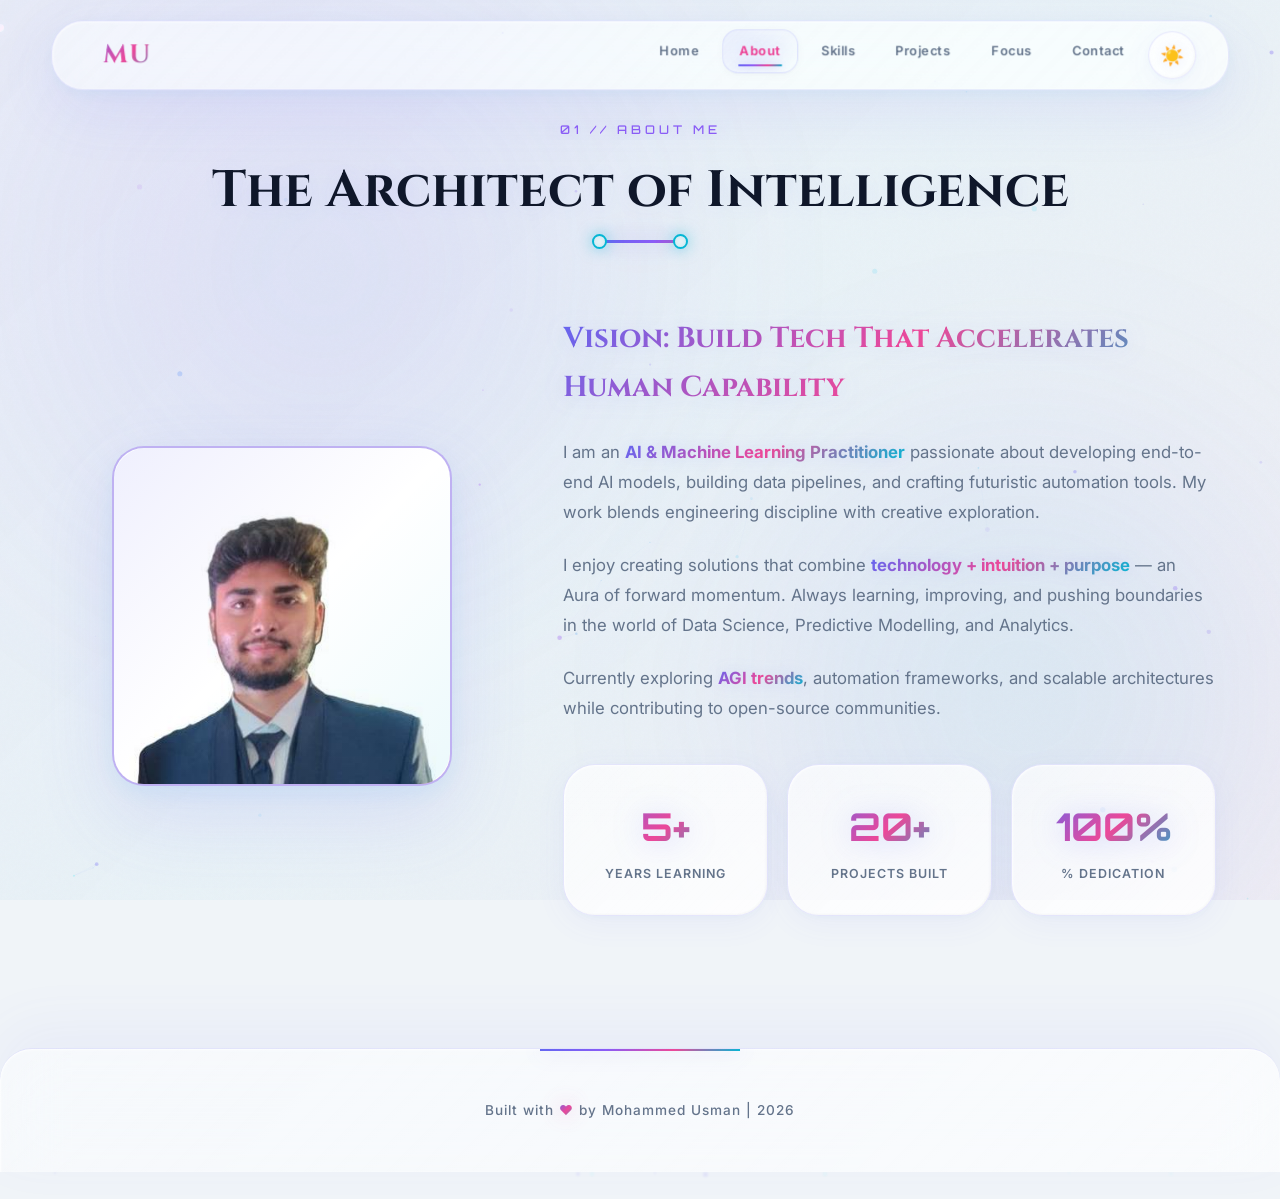
==== commit 212a8f61: "Add files via upload" ====
--- a/about.html
+++ b/about.html
@@ -2,14 +2,20 @@
 <html lang="en">
 <head>
     <meta charset="UTF-8">
-    <meta name="viewport" content="width=device-width, initial-scale=1.0">
+    <meta name="viewport" content="width=device-width, initial-scale=1.0, maximum-scale=5.0, user-scalable=yes">
     <title>About | Mohammed Usman</title>
     <link rel="preconnect" href="https://fonts.googleapis.com">
+    <link rel="preconnect" href="https://fonts.gstatic.com" crossorigin>
     <link href="https://fonts.googleapis.com/css2?family=Cinzel:wght@400;600;700;900&family=Inter:wght@300;400;500;600;700&family=Orbitron:wght@400;500;700;900&display=swap" rel="stylesheet">
     <link rel="stylesheet" href="theme.css">
     <link rel="stylesheet" href="style.css">
 </head>
 <body>
+
+    <div class="skeleton-loader" id="skeletonLoader">
+        <div class="skeleton-prism"></div>
+        <div class="skeleton-text">INITIALIZING PRISM...</div>
+    </div>
 
     <div class="bg-canvas">
         <canvas id="particleCanvas"></canvas>
@@ -44,7 +50,7 @@
         <div class="about-grid">
             <div class="about-image fade-in">
                 <div class="about-image-frame">
-                    <img src="issu321.jpg" alt="Mohammed Usman">
+                    <img src="issu321.jpg" alt="Mohammed Usman" loading="lazy">
                 </div>
             </div>
             <div class="about-content fade-in stagger-1">
--- a/theme.css
+++ b/theme.css
@@ -1,189 +1,366 @@
 /* ============================================
-   THEME SYSTEM + GLASSMORPHISM + CLAYMORPHISM
-   White Soft Sky Blue | Light & Dark Modes
+   PRISM GLASS DESIGN SYSTEM v3.0
+   Fixed: No scroll shake, Real Skeleton, Mobile-First
    ============================================ */
 
 :root {
-    /* White Soft Sky Blue Official - Light Theme */
-    --bg-primary: #f0f9ff;
-    --bg-secondary: #e0f2fe;
-    --bg-tertiary: #bae6fd;
-    --bg-hero: linear-gradient(135deg, #f0f9ff 0%, #e0f2fe 40%, #f0f9ff 100%);
-    --surface: #ffffff;
-    --surface-elevated: #ffffff;
-
-    /* Glassmorphism - Water/Liquid Transparent */
-    --glass-bg: rgba(255, 255, 255, 0.45);
-    --glass-bg-hover: rgba(255, 255, 255, 0.65);
-    --glass-border: rgba(14, 165, 233, 0.22);
-    --glass-border-hover: rgba(14, 165, 233, 0.50);
-    --glass-shadow: 0 8px 32px rgba(14, 165, 233, 0.12), 0 2px 8px rgba(14, 165, 233, 0.08);
-    --glass-shadow-strong: 0 12px 40px rgba(14, 165, 233, 0.18), 0 4px 12px rgba(14, 165, 233, 0.12);
-
-    /* Claymorphism - 3D Toy Feel */
-    --clay-light: rgba(255, 255, 255, 0.95);
-    --clay-shadow: rgba(14, 165, 233, 0.20);
-    --clay-dark: rgba(2, 132, 199, 0.12);
-    --clay-highlight: rgba(255, 255, 255, 0.9);
-    --clay-inset-light: inset 2px 2px 6px rgba(255,255,255,0.8);
-    --clay-inset-dark: inset -3px -3px 10px rgba(14, 165, 233, 0.08);
-
-    /* Text Colors */
+    --bg-void: #f0f4f8;
+    --bg-surface: #ffffff;
+    --bg-elevated: #e2e8f0;
+    --bg-hero: radial-gradient(ellipse at 20% 20%, rgba(99,102,241,0.08) 0%, transparent 50%),
+               radial-gradient(ellipse at 80% 80%, rgba(6,182,212,0.06) 0%, transparent 50%),
+               radial-gradient(ellipse at 50% 50%, rgba(236,72,153,0.04) 0%, transparent 60%);
+
+    --glass-10: rgba(255, 255, 255, 0.45);
+    --glass-20: rgba(255, 255, 255, 0.65);
+    --glass-30: rgba(255, 255, 255, 0.85);
+    --glass-border: rgba(99, 102, 241, 0.15);
+    --glass-border-hover: rgba(139, 92, 246, 0.40);
+    --glass-border-glow: rgba(6, 182, 212, 0.25);
+
+    --accent-indigo: #6366f1;
+    --accent-violet: #8b5cf6;
+    --accent-fuchsia: #ec4899;
+    --accent-cyan: #06b6d4;
+    --accent-rose: #f43f5e;
+    --accent-gold: #f59e0b;
+    --accent-glow: rgba(99, 102, 241, 0.15);
+
     --text-primary: #0f172a;
-    --text-secondary: #1e293b;
-    --text-muted: #475569;
+    --text-secondary: #334155;
+    --text-muted: #64748b;
     --text-light: #94a3b8;
 
-    /* Sky Blue Accent Palette */
-    --accent-main: #0ea5e9;
-    --accent-light: #38bdf8;
-    --accent-bright: #7dd3fc;
-    --accent-deep: #0284c7;
-    --accent-dark: #0369a1;
-    --accent-glow: #e0f2fe;
-
-    /* Neon Glows */
-    --neon-glow: 0 8px 32px rgba(14, 165, 233, 0.30), 0 2px 8px rgba(14, 165, 233, 0.18);
-    --neon-glow-strong: 0 12px 40px rgba(14, 165, 233, 0.40), 0 4px 12px rgba(14, 165, 233, 0.25);
-
-    /* Typography */
+    --gradient-holographic: linear-gradient(135deg, #6366f1, #8b5cf6, #ec4899, #06b6d4);
+    --gradient-aurora: linear-gradient(135deg, rgba(99,102,241,0.10), rgba(6,182,212,0.08), rgba(236,72,153,0.06));
+    --gradient-shimmer: linear-gradient(105deg, transparent 30%, rgba(255,255,255,0.5) 45%, rgba(255,255,255,0.7) 50%, rgba(255,255,255,0.5) 55%, transparent 70%);
+    --gradient-text: linear-gradient(135deg, #6366f1 0%, #ec4899 50%, #06b6d4 100%);
+
+    --neon-glow: 0 0 20px rgba(99, 102, 241, 0.20), 0 0 60px rgba(6, 182, 212, 0.10);
+    --neon-glow-strong: 0 0 30px rgba(99, 102, 241, 0.30), 0 0 80px rgba(236, 72, 153, 0.15), 0 0 40px rgba(6, 182, 212, 0.10);
+
+    --shadow-sm: 0 2px 8px rgba(15, 23, 42, 0.03), 0 1px 2px rgba(15, 23, 42, 0.02);
+    --shadow-md: 0 8px 32px rgba(99, 102, 241, 0.06), 0 2px 8px rgba(6, 182, 212, 0.04);
+    --shadow-lg: 0 20px 60px rgba(99, 102, 241, 0.10), 0 4px 16px rgba(6, 182, 212, 0.06);
+    --shadow-xl: 0 30px 80px rgba(99, 102, 241, 0.14), 0 8px 24px rgba(6, 182, 212, 0.08);
+    --shadow-inset-light: inset 1px 1px 2px rgba(255,255,255,0.7), inset 0px 0px 1px rgba(255,255,255,0.5);
+    --shadow-inset-dark: inset -1px -1px 2px rgba(15, 23, 42, 0.03);
+
     --font-ancient: 'Cinzel', serif;
     --font-modern: 'Inter', sans-serif;
     --font-tech: 'Orbitron', monospace;
 
-    /* Transitions */
-    --transition-smooth: all 0.4s cubic-bezier(0.23, 1, 0.32, 1);
-    --transition-bounce: all 0.5s cubic-bezier(0.34, 1.56, 0.64, 1);
-    --transition-liquid: all 0.6s cubic-bezier(0.4, 0, 0.2, 1);
-
-    /* Radii - Soft Clay */
-    --radius-clay: 32px;
-    --radius-pill: 50px;
-    --radius-soft: 24px;
-    --radius-toy: 28px;
-
-    /* Theme indicator */
-    --theme-icon: '☀️';
-    --cursor-glow-color: rgba(56, 189, 248, 0.08);
-    --liquid-gradient: linear-gradient(135deg, rgba(14,165,233,0.08) 0%, rgba(125,211,252,0.05) 50%, rgba(14,165,233,0.08) 100%);
-    --water-ripple: rgba(14, 165, 233, 0.15);
-}
-
-/* ============================================
-   DARK THEME - Deep Ocean Night Sky
-   ============================================ */
+    --transition-smooth: transform 0.5s cubic-bezier(0.23, 1, 0.32, 1), opacity 0.5s cubic-bezier(0.23, 1, 0.32, 1), box-shadow 0.5s ease;
+    --transition-bounce: transform 0.6s cubic-bezier(0.34, 1.56, 0.64, 1), opacity 0.6s cubic-bezier(0.34, 1.56, 0.64, 1);
+    --transition-liquid: transform 0.8s cubic-bezier(0.4, 0, 0.2, 1), opacity 0.8s ease;
+
+    --radius-sm: 16px;
+    --radius-md: 24px;
+    --radius-lg: 32px;
+    --radius-xl: 48px;
+    --radius-pill: 100px;
+
+    --cursor-glow-color: rgba(99, 102, 241, 0.04);
+    --liquid-gradient: linear-gradient(135deg, rgba(99,102,241,0.05) 0%, rgba(6,182,212,0.03) 50%, rgba(236,72,153,0.03) 100%);
+}
+
 [data-theme="dark"] {
-    --bg-primary: #0b1120;
-    --bg-secondary: #0f172a;
-    --bg-tertiary: #1e293b;
-    --bg-hero: linear-gradient(135deg, #0b1120 0%, #0f172a 40%, #1e293b 100%);
-    --surface: #1e293b;
-    --surface-elevated: #334155;
-
-    /* Dark Glassmorphism - Liquid Night */
-    --glass-bg: rgba(30, 41, 59, 0.55);
-    --glass-bg-hover: rgba(51, 65, 85, 0.70);
-    --glass-border: rgba(56, 189, 248, 0.20);
-    --glass-border-hover: rgba(56, 189, 248, 0.50);
-    --glass-shadow: 0 8px 32px rgba(0, 0, 0, 0.35), 0 2px 8px rgba(14, 165, 233, 0.15);
-    --glass-shadow-strong: 0 12px 40px rgba(0, 0, 0, 0.45), 0 4px 12px rgba(14, 165, 233, 0.20);
-
-    /* Dark Clay */
-    --clay-light: rgba(51, 65, 85, 0.9);
-    --clay-shadow: rgba(0, 0, 0, 0.40);
-    --clay-dark: rgba(14, 165, 233, 0.15);
-    --clay-highlight: rgba(255, 255, 255, 0.05);
-    --clay-inset-light: inset 2px 2px 6px rgba(255,255,255,0.05);
-    --clay-inset-dark: inset -3px -3px 10px rgba(0, 0, 0, 0.30);
-
-    /* Dark Text */
+    --bg-void: #02040a;
+    --bg-surface: #0a0f1a;
+    --bg-elevated: #111827;
+    --bg-hero: radial-gradient(ellipse at 20% 20%, rgba(99,102,241,0.10) 0%, transparent 50%),
+               radial-gradient(ellipse at 80% 80%, rgba(6,182,212,0.06) 0%, transparent 50%),
+               radial-gradient(ellipse at 50% 50%, rgba(236,72,153,0.04) 0%, transparent 60%);
+
+    --glass-10: rgba(255, 255, 255, 0.02);
+    --glass-20: rgba(255, 255, 255, 0.05);
+    --glass-30: rgba(255, 255, 255, 0.08);
+    --glass-border: rgba(139, 92, 246, 0.15);
+    --glass-border-hover: rgba(139, 92, 246, 0.45);
+    --glass-border-glow: rgba(6, 182, 212, 0.30);
+
     --text-primary: #f8fafc;
     --text-secondary: #e2e8f0;
     --text-muted: #94a3b8;
     --text-light: #64748b;
 
-    /* Brighter accents for dark */
-    --accent-main: #38bdf8;
-    --accent-light: #7dd3fc;
-    --accent-bright: #bae6fd;
-    --accent-deep: #0ea5e9;
-    --accent-dark: #0284c7;
-    --accent-glow: rgba(56, 189, 248, 0.15);
-
-    --neon-glow: 0 8px 32px rgba(14, 165, 233, 0.25), 0 2px 8px rgba(14, 165, 233, 0.15);
-    --neon-glow-strong: 0 12px 40px rgba(14, 165, 233, 0.35), 0 4px 12px rgba(14, 165, 233, 0.20);
-
-    --cursor-glow-color: rgba(56, 189, 248, 0.06);
-    --liquid-gradient: linear-gradient(135deg, rgba(14,165,233,0.06) 0%, rgba(56,189,248,0.03) 50%, rgba(14,165,233,0.06) 100%);
-    --water-ripple: rgba(56, 189, 248, 0.20);
-}
-
-/* Smooth theme transition on all elements */
+    --shadow-sm: 0 2px 8px rgba(0, 0, 0, 0.25), 0 1px 2px rgba(0,0,0,0.15);
+    --shadow-md: 0 8px 32px rgba(0, 0, 0, 0.35), 0 2px 8px rgba(139, 92, 246, 0.08);
+    --shadow-lg: 0 20px 60px rgba(0, 0, 0, 0.45), 0 4px 16px rgba(139, 92, 246, 0.10);
+    --shadow-xl: 0 30px 80px rgba(0, 0, 0, 0.55), 0 8px 24px rgba(139, 92, 246, 0.12);
+    --shadow-inset-light: inset 1px 1px 2px rgba(255,255,255,0.03), inset 0px 0px 1px rgba(255,255,255,0.02);
+    --shadow-inset-dark: inset -1px -1px 2px rgba(0, 0, 0, 0.25);
+
+    --accent-glow: rgba(139, 92, 246, 0.12);
+    --cursor-glow-color: rgba(139, 92, 246, 0.03);
+    --liquid-gradient: linear-gradient(135deg, rgba(99,102,241,0.04) 0%, rgba(6,182,212,0.02) 50%, rgba(236,72,153,0.02) 100%);
+}
+
 *, *::before, *::after {
-    transition: background-color 0.5s ease, 
-                border-color 0.5s ease, 
-                box-shadow 0.5s ease,
-                color 0.4s ease;
+    margin: 0;
+    padding: 0;
+    box-sizing: border-box;
+}
+
+html {
+    scroll-behavior: smooth;
+    scroll-padding-top: 100px;
+    font-size: 16px;
+    -webkit-font-smoothing: antialiased;
+    -moz-osx-font-smoothing: grayscale;
+    overflow-x: hidden;
+}
+
+body {
+    font-family: var(--font-modern);
+    background: var(--bg-void);
+    color: var(--text-secondary);
+    overflow-x: hidden;
+    line-height: 1.7;
+    min-height: 100vh;
+    min-height: 100dvh;
+    position: relative;
+    transition: background-color 0.5s ease, color 0.4s ease;
 }
 
 /* ============================================
-   THEME TOGGLE BUTTON
+   SKELETON LOADER - Real App Feel
+   ============================================ */
+.skeleton-loader {
+    position: fixed;
+    inset: 0;
+    background: var(--bg-void);
+    z-index: 100000;
+    display: flex;
+    flex-direction: column;
+    align-items: center;
+    justify-content: center;
+    transition: opacity 0.7s cubic-bezier(0.23, 1, 0.32, 1), visibility 0.7s ease;
+}
+
+.skeleton-loader.hidden {
+    opacity: 0;
+    visibility: hidden;
+    pointer-events: none;
+}
+
+.skeleton-prism {
+    width: 70px;
+    height: 70px;
+    position: relative;
+    border-radius: 20px;
+    background: linear-gradient(135deg, var(--glass-20), var(--glass-30));
+    border: 2px solid var(--glass-border);
+    backdrop-filter: blur(20px);
+    box-shadow: var(--neon-glow), var(--shadow-lg);
+    animation: skeletonSpin 2s linear infinite, skeletonPulse 1.5s ease-in-out infinite;
+    overflow: hidden;
+}
+
+.skeleton-prism::before {
+    content: '';
+    position: absolute;
+    inset: 0;
+    background: var(--gradient-holographic);
+    opacity: 0.3;
+    animation: skeletonGradient 3s linear infinite;
+    background-size: 200% 200%;
+}
+
+.skeleton-prism::after {
+    content: '';
+    position: absolute;
+    inset: 4px;
+    border-radius: 14px;
+    background: var(--bg-void);
+    opacity: 0.8;
+}
+
+@keyframes skeletonSpin {
+    0% { transform: rotate(0deg) scale(1); }
+    50% { transform: rotate(180deg) scale(1.1); }
+    100% { transform: rotate(360deg) scale(1); }
+}
+
+@keyframes skeletonPulse {
+    0%, 100% { box-shadow: 0 0 20px rgba(99,102,241,0.2), 0 0 40px rgba(6,182,212,0.1); }
+    50% { box-shadow: 0 0 40px rgba(99,102,241,0.4), 0 0 80px rgba(236,72,153,0.2); }
+}
+
+@keyframes skeletonGradient {
+    0% { background-position: 0% 50%; }
+    50% { background-position: 100% 50%; }
+    100% { background-position: 0% 50%; }
+}
+
+.skeleton-text {
+    margin-top: 1.8rem;
+    font-family: var(--font-tech);
+    font-size: 0.8rem;
+    color: var(--accent-violet);
+    letter-spacing: 5px;
+    animation: skeletonTextFade 1.2s ease-in-out infinite;
+    font-weight: 500;
+}
+
+@keyframes skeletonTextFade {
+    0%, 100% { opacity: 0.3; }
+    50% { opacity: 1; }
+}
+
+/* ============================================
+   BACKGROUND SYSTEM - Fixed Full Coverage
+   ============================================ */
+.bg-canvas {
+    position: fixed;
+    top: 0;
+    left: 0;
+    width: 100%;
+    height: 100%;
+    z-index: -3;
+    background: var(--bg-void);
+    overflow: hidden;
+    pointer-events: none;
+}
+
+.bg-canvas::before {
+    content: '';
+    position: absolute;
+    top: -20%;
+    left: -10%;
+    width: 70vw;
+    height: 70vw;
+    background: radial-gradient(circle, rgba(99,102,241,0.12) 0%, rgba(139,92,246,0.06) 30%, transparent 70%);
+    border-radius: 50%;
+    animation: auroraDrift1 25s ease-in-out infinite alternate;
+    filter: blur(80px);
+    transform: translateZ(0);
+    will-change: transform;
+}
+
+.bg-canvas::after {
+    content: '';
+    position: absolute;
+    bottom: -20%;
+    right: -10%;
+    width: 60vw;
+    height: 60vw;
+    background: radial-gradient(circle, rgba(6,182,212,0.10) 0%, rgba(99,102,241,0.05) 40%, transparent 70%);
+    border-radius: 50%;
+    animation: auroraDrift2 20s ease-in-out infinite alternate;
+    filter: blur(80px);
+    transform: translateZ(0);
+    will-change: transform;
+}
+
+@keyframes auroraDrift1 {
+    0% { transform: translate(0, 0) scale(1); }
+    33% { transform: translate(5%, -5%) scale(1.1); }
+    66% { transform: translate(-3%, 3%) scale(0.95); }
+    100% { transform: translate(2%, -2%) scale(1.05); }
+}
+
+@keyframes auroraDrift2 {
+    0% { transform: translate(0, 0) scale(1); }
+    50% { transform: translate(-5%, 5%) scale(1.15); }
+    100% { transform: translate(3%, -3%) scale(1.08); }
+}
+
+.bg-overlay {
+    position: fixed;
+    top: 0;
+    left: 0;
+    width: 100%;
+    height: 100%;
+    z-index: -2;
+    background: var(--liquid-gradient);
+    pointer-events: none;
+    animation: auroraPulse 15s ease-in-out infinite alternate;
+}
+
+@keyframes auroraPulse {
+    0% { opacity: 0.5; }
+    50% { opacity: 1; }
+    100% { opacity: 0.7; }
+}
+
+.bg-noise {
+    position: fixed;
+    top: 0;
+    left: 0;
+    width: 100%;
+    height: 100%;
+    z-index: -1;
+    opacity: 0.02;
+    pointer-events: none;
+    background-image: url("data:image/svg+xml,%3Csvg viewBox='0 0 256 256' xmlns='http://www.w3.org/2000/svg'%3E%3Cfilter id='noise'%3E%3CfeTurbulence type='fractalNoise' baseFrequency='0.9' numOctaves='3' stitchTiles='stitch'/%3E%3C/filter%3E%3Crect width='100%25' height='100%25' filter='url(%23noise)'/%3E%3C/svg%3E");
+}
+
+.aurora-particle {
+    position: fixed;
+    border-radius: 50%;
+    pointer-events: none;
+    z-index: -2;
+    filter: blur(1px);
+    opacity: 0.3;
+    animation: particleFloat linear infinite;
+    will-change: transform, opacity;
+}
+
+@keyframes particleFloat {
+    0% { transform: translateY(100vh) rotate(0deg); opacity: 0; }
+    10% { opacity: 0.3; }
+    90% { opacity: 0.3; }
+    100% { transform: translateY(-100px) rotate(360deg); opacity: 0; }
+}
+
+/* ============================================
+   THEME TOGGLE
    ============================================ */
 .theme-toggle {
     position: relative;
-    width: 52px;
-    height: 52px;
+    width: 48px;
+    height: 48px;
     border-radius: 50%;
     border: none;
     cursor: pointer;
     display: flex;
     align-items: center;
     justify-content: center;
-    font-size: 1.3rem;
-    background: linear-gradient(145deg, var(--clay-light), var(--bg-secondary));
-    box-shadow: 
-        6px 6px 18px var(--clay-shadow),
-        -4px -4px 18px var(--clay-highlight),
-        inset 1px 1px 2px rgba(255,255,255,0.5),
-        inset -2px -2px 4px rgba(14, 165, 233, 0.08);
+    font-size: 1.2rem;
+    background: linear-gradient(135deg, var(--glass-10), var(--glass-20));
+    backdrop-filter: blur(20px) saturate(1.5);
+    -webkit-backdrop-filter: blur(20px) saturate(1.5);
     border: 1.5px solid var(--glass-border);
+    box-shadow: var(--shadow-md), var(--shadow-inset-light), var(--shadow-inset-dark);
     transition: var(--transition-bounce);
     z-index: 1001;
     -webkit-tap-highlight-color: transparent;
     overflow: hidden;
+    will-change: transform;
 }
 
 .theme-toggle:hover {
-    transform: scale(1.12) rotate(15deg);
-    box-shadow: 
-        8px 8px 25px var(--clay-shadow),
-        -6px -6px 25px var(--clay-highlight),
-        0 0 20px var(--accent-glow),
-        inset 1px 1px 2px rgba(255,255,255,0.6),
-        inset -2px -2px 4px rgba(14, 165, 233, 0.12);
+    transform: scale(1.15) rotate(20deg);
     border-color: var(--glass-border-hover);
+    box-shadow: var(--neon-glow), var(--shadow-lg), var(--shadow-inset-light);
 }
 
 .theme-toggle:active {
-    transform: scale(0.95);
-    box-shadow: 
-        2px 2px 8px var(--clay-shadow),
-        -2px -2px 8px var(--clay-highlight),
-        inset 2px 2px 6px rgba(0,0,0,0.1),
-        inset -2px -2px 4px rgba(255,255,255,0.1);
+    transform: scale(0.92);
 }
 
 .theme-toggle .theme-icon {
     position: relative;
     z-index: 2;
     transition: transform 0.4s cubic-bezier(0.34, 1.56, 0.64, 1);
+    filter: drop-shadow(0 0 8px var(--accent-glow));
 }
 
 .theme-toggle:hover .theme-icon {
-    transform: scale(1.2);
-}
-
-/* Liquid fill effect on theme toggle */
+    transform: scale(1.3);
+}
+
 .theme-toggle::before {
     content: '';
     position: absolute;
@@ -191,11 +368,11 @@
     left: 0;
     width: 100%;
     height: 0%;
-    background: linear-gradient(180deg, var(--accent-light), var(--accent-main));
+    background: var(--gradient-holographic);
     border-radius: 50%;
-    transition: height 0.5s cubic-bezier(0.23, 1, 0.32, 1);
+    transition: height 0.6s cubic-bezier(0.23, 1, 0.32, 1);
     z-index: 0;
-    opacity: 0.15;
+    opacity: 0.2;
 }
 
 .theme-toggle:hover::before {
@@ -203,7 +380,7 @@
 }
 
 /* ============================================
-   SEARCH BAR - PROJECTS PAGE
+   SEARCH BAR
    ============================================ */
 .search-container {
     max-width: 700px;
@@ -224,33 +401,25 @@
     font-family: var(--font-modern);
     font-size: 1rem;
     color: var(--text-primary);
-    background: linear-gradient(145deg, var(--glass-bg), rgba(255,255,255,0.3));
-    backdrop-filter: blur(20px) saturate(150%);
-    -webkit-backdrop-filter: blur(20px) saturate(150%);
+    background: linear-gradient(135deg, var(--glass-10), var(--glass-20));
+    backdrop-filter: blur(24px) saturate(1.8);
+    -webkit-backdrop-filter: blur(24px) saturate(1.8);
     border: 1.5px solid var(--glass-border);
     border-radius: var(--radius-pill);
     outline: none;
     transition: var(--transition-bounce);
-    box-shadow: 
-        10px 10px 30px var(--clay-shadow),
-        -6px -6px 30px var(--clay-highlight),
-        var(--clay-inset-light),
-        var(--clay-inset-dark);
+    box-shadow: var(--shadow-md), var(--shadow-inset-light), var(--shadow-inset-dark);
+    will-change: transform, box-shadow;
 }
 
 .search-input::placeholder {
     color: var(--text-muted);
-    opacity: 0.7;
+    opacity: 0.6;
 }
 
 .search-input:focus {
-    border-color: var(--accent-main);
-    box-shadow: 
-        12px 12px 40px rgba(14, 165, 233, 0.20),
-        -8px -8px 40px var(--clay-highlight),
-        0 0 30px var(--accent-glow),
-        var(--clay-inset-light),
-        var(--clay-inset-dark);
+    border-color: var(--accent-violet);
+    box-shadow: var(--neon-glow), var(--shadow-lg), var(--shadow-inset-light);
     transform: translateY(-3px) scale(1.01);
 }
 
@@ -259,8 +428,10 @@
     left: 22px;
     width: 20px;
     height: 20px;
-    fill: var(--accent-main);
-    opacity: 0.7;
+    fill: none;
+    stroke: var(--accent-violet);
+    stroke-width: 2;
+    opacity: 0.6;
     pointer-events: none;
     transition: var(--transition-smooth);
 }
@@ -269,7 +440,8 @@
 .search-wrapper:focus-within .search-icon {
     opacity: 1;
     transform: scale(1.1);
-    fill: var(--accent-deep);
+    stroke: var(--accent-fuchsia);
+    filter: drop-shadow(0 0 6px var(--accent-glow));
 }
 
 .search-clear {
@@ -289,16 +461,18 @@
     display: flex;
     align-items: center;
     justify-content: center;
+    -webkit-tap-highlight-color: transparent;
 }
 
 .search-clear.visible {
-    opacity: 0.7;
+    opacity: 0.6;
 }
 
 .search-clear:hover {
     opacity: 1;
-    background: var(--bg-secondary);
-    color: var(--accent-main);
+    background: var(--bg-elevated);
+    color: var(--accent-rose);
+    transform: rotate(90deg);
 }
 
 .search-results-count {
@@ -311,6 +485,7 @@
     opacity: 0;
     transform: translateY(-10px);
     transition: var(--transition-smooth);
+    will-change: transform, opacity;
 }
 
 .search-results-count.visible {
--- a/style.css
+++ b/style.css
@@ -1,6 +1,6 @@
 /* ============================================
-   MAIN STYLES + CLAYMORPHISM + GLASSMORPHISM
-   3D Toy Feel | Water Transparency | Liquid FX
+   PRISM GLASS - MAIN STYLES v3.0
+   Fixed: No scroll shake, Full Mobile, Real Glass
    ============================================ */
 
 @import url('https://fonts.googleapis.com/css2?family=Cinzel:wght@400;600;700;900&family=Inter:wght@300;400;500;600;700&family=Orbitron:wght@400;500;700;900&display=swap');
@@ -17,210 +17,98 @@
     font-size: 16px;
     -webkit-font-smoothing: antialiased;
     -moz-osx-font-smoothing: grayscale;
+    overflow-x: hidden;
 }
 
 body {
     font-family: var(--font-modern);
-    background: var(--bg-primary);
+    background: var(--bg-void);
     color: var(--text-secondary);
     overflow-x: hidden;
     line-height: 1.7;
     min-height: 100vh;
-    position: relative;
+    min-height: 100dvh;
+    position: relative;
+    transition: background-color 0.5s ease, color 0.4s ease;
 }
 
 /* ============================================
-   LIQUID WATER BACKGROUND SYSTEM
-   ============================================ */
-.bg-canvas {
-    position: fixed;
-    top: 0;
-    left: 0;
-    width: 100%;
-    height: 100%;
-    z-index: -3;
-    background: var(--bg-hero);
-    overflow: hidden;
-}
-
-.bg-canvas::before {
-    content: '';
-    position: absolute;
-    top: -50%;
-    left: -50%;
-    width: 200%;
-    height: 200%;
-    background: 
-        radial-gradient(circle at 30% 30%, rgba(14, 165, 233, 0.07) 0%, transparent 45%),
-        radial-gradient(circle at 70% 70%, rgba(56, 189, 248, 0.05) 0%, transparent 45%),
-        radial-gradient(circle at 50% 50%, rgba(125, 211, 252, 0.04) 0%, transparent 50%);
-    animation: liquidDrift 20s ease-in-out infinite alternate;
-    will-change: transform;
-}
-
-.bg-canvas::after {
-    content: '';
-    position: absolute;
-    top: 0;
-    left: 0;
-    width: 100%;
-    height: 100%;
-    background: 
-        radial-gradient(ellipse at 15% 25%, rgba(14, 165, 233, 0.06) 0%, transparent 50%),
-        radial-gradient(ellipse at 85% 75%, rgba(56, 189, 248, 0.05) 0%, transparent 50%);
-    animation: liquidPulse 15s ease-in-out infinite alternate;
-}
-
-@keyframes liquidDrift {
-    0% { transform: translate(0, 0) rotate(0deg) scale(1); }
-    33% { transform: translate(1%, -1%) rotate(0.5deg) scale(1.02); }
-    66% { transform: translate(-0.5%, 0.5%) rotate(-0.3deg) scale(1.01); }
-    100% { transform: translate(0.5%, -0.5%) rotate(0.2deg) scale(1.03); }
-}
-
-@keyframes liquidPulse {
-    0% { opacity: 0.6; transform: scale(1); }
-    50% { opacity: 1; transform: scale(1.05); }
-    100% { opacity: 0.7; transform: scale(1.02); }
-}
-
-.bg-overlay {
-    position: fixed;
-    top: 0;
-    left: 0;
-    width: 100%;
-    height: 100%;
-    z-index: -2;
-    background: var(--liquid-gradient);
-    pointer-events: none;
-    animation: liquidMove 18s ease-in-out infinite alternate;
-    will-change: transform;
-}
-
-@keyframes liquidMove {
-    0% { transform: translate(0, 0) scale(1); }
-    50% { transform: translate(1%, -1%) scale(1.02); }
-    100% { transform: translate(0.5%, 0.5%) scale(1); }
-}
-
-.bg-noise {
-    position: fixed;
-    top: 0;
-    left: 0;
-    width: 100%;
-    height: 100%;
-    z-index: -1;
-    opacity: 0.02;
-    pointer-events: none;
-    background-image: url("data:image/svg+xml,%3Csvg viewBox='0 0 256 256' xmlns='http://www.w3.org/2000/svg'%3E%3Cfilter id='noise'%3E%3CfeTurbulence type='fractalNoise' baseFrequency='0.8' numOctaves='3' stitchTiles='stitch'/%3E%3C/filter%3E%3Crect width='100%25' height='100%25' filter='url(%23noise)'/%3E%3C/svg%3E");
-}
-
-/* Water bubble decorations */
-.water-bubble {
-    position: fixed;
-    border-radius: 50%;
-    background: radial-gradient(circle at 30% 30%, rgba(255,255,255,0.15), transparent 70%);
-    border: 1px solid rgba(14, 165, 233, 0.1);
-    pointer-events: none;
-    z-index: -1;
-    animation: bubbleFloat linear infinite;
-}
-
-@keyframes bubbleFloat {
-    0% { transform: translateY(100vh) scale(0.5); opacity: 0; }
-    10% { opacity: 0.6; }
-    90% { opacity: 0.6; }
-    100% { transform: translateY(-100px) scale(1.2); opacity: 0; }
-}
-
-/* ============================================
-   NAVBAR - LIQUID GLASS + CLAY TOY
+   NAVBAR - Floating Prism Glass
    ============================================ */
 .navbar {
     position: fixed;
-    top: 16px;
+    top: 20px;
     left: 50%;
     transform: translateX(-50%);
     z-index: 1000;
-    padding: 0 1.5rem;
-    height: 72px;
+    padding: 0 2rem;
+    height: 70px;
     display: flex;
     align-items: center;
     justify-content: space-between;
-    width: 94%;
+    width: 92%;
     max-width: 1200px;
-
-    background: linear-gradient(135deg, var(--glass-bg), rgba(255,255,255,0.2));
-    backdrop-filter: blur(40px) saturate(200%);
-    -webkit-backdrop-filter: blur(40px) saturate(200%);
-    border-radius: var(--radius-clay);
+    background: linear-gradient(135deg, var(--glass-10), var(--glass-20));
+    backdrop-filter: blur(40px) saturate(2) brightness(1.05);
+    -webkit-backdrop-filter: blur(40px) saturate(2) brightness(1.05);
+    border-radius: var(--radius-lg);
     border: 1.5px solid var(--glass-border);
-    box-shadow: 
-        0 20px 50px rgba(14, 165, 233, 0.12),
-        0 8px 20px rgba(14, 165, 233, 0.08),
-        inset 0 1px 1px rgba(255,255,255,0.5),
-        inset 0 -1px 2px rgba(14, 165, 233, 0.06);
+    box-shadow: var(--shadow-lg), var(--shadow-inset-light);
     transition: var(--transition-smooth);
     will-change: transform;
 }
 
 .navbar.scrolled {
-    background: linear-gradient(135deg, var(--glass-bg-hover), rgba(255,255,255,0.35));
-    box-shadow: 
-        0 25px 60px rgba(14, 165, 233, 0.18),
-        0 10px 25px rgba(14, 165, 233, 0.12),
-        inset 0 1px 1px rgba(255,255,255,0.6),
-        inset 0 -1px 2px rgba(14, 165, 233, 0.08);
-    top: 10px;
-    height: 66px;
+    background: linear-gradient(135deg, var(--glass-20), var(--glass-30));
+    box-shadow: var(--shadow-xl), var(--shadow-inset-light);
+    top: 12px;
+    height: 64px;
     border-color: var(--glass-border-hover);
+    width: 88%;
 }
 
 .nav-logo {
     font-family: var(--font-ancient);
     font-size: 1.6rem;
     font-weight: 700;
-    color: var(--accent-main);
+    background: var(--gradient-text);
+    -webkit-background-clip: text;
+    -webkit-text-fill-color: transparent;
+    background-clip: text;
     text-decoration: none;
     letter-spacing: 2px;
     position: relative;
     transition: var(--transition-bounce);
-    text-shadow: 0 2px 10px rgba(14, 165, 233, 0.25);
-    padding: 8px 16px;
-    border-radius: 18px;
-
-    /* 3D Clay Toy Button */
-    background: linear-gradient(145deg, var(--clay-light), var(--bg-secondary));
-    box-shadow: 
-        5px 5px 15px var(--clay-shadow),
-        -3px -3px 15px var(--clay-highlight),
-        inset 1px 1px 2px rgba(255,255,255,0.6),
-        inset -1px -1px 2px rgba(14, 165, 233, 0.08);
-    border: 1.5px solid var(--glass-border);
+    padding: 8px 18px;
+    border-radius: var(--radius-sm);
+    border: 1.5px solid transparent;
+    will-change: transform;
+    display: inline-block;
 }
 
 .nav-logo:hover {
-    color: var(--accent-deep);
-    text-shadow: var(--neon-glow-strong);
-    transform: scale(1.08) translateY(-2px);
-    box-shadow: 
-        8px 8px 25px var(--clay-shadow),
-        -4px -4px 20px var(--clay-highlight),
-        0 0 20px var(--accent-glow),
-        inset 1px 1px 2px rgba(255,255,255,0.7),
-        inset -1px -1px 2px rgba(14, 165, 233, 0.12);
+    transform: scale(1.1) translateY(-2px);
+    filter: drop-shadow(0 0 12px rgba(99,102,241,0.4));
+    border-color: var(--glass-border-hover);
+    background: linear-gradient(135deg, var(--glass-10), var(--glass-20));
+    -webkit-background-clip: initial;
+    -webkit-text-fill-color: initial;
+    background-clip: initial;
+    color: var(--accent-violet);
 }
 
 .nav-links {
     display: flex;
-    gap: 0.6rem;
+    gap: 0.4rem;
     list-style: none;
     align-items: center;
+    margin: 0;
+    padding: 0;
 }
 
 .nav-links a {
     font-family: var(--font-modern);
-    font-size: 0.82rem;
+    font-size: 0.8rem;
     font-weight: 600;
     color: var(--text-muted);
     text-decoration: none;
@@ -228,65 +116,79 @@
     position: relative;
     transition: var(--transition-smooth);
     padding: 10px 16px;
-    border-radius: 16px;
+    border-radius: var(--radius-sm);
     border: 1.5px solid transparent;
     white-space: nowrap;
+    overflow: hidden;
+    will-change: transform, color;
+    display: inline-block;
+}
+
+.nav-links a::after {
+    content: '';
+    position: absolute;
+    bottom: 6px;
+    left: 50%;
+    width: 0;
+    height: 2px;
+    background: var(--gradient-holographic);
+    border-radius: 2px;
+    transition: all 0.4s cubic-bezier(0.23, 1, 0.32, 1);
+    transform: translateX(-50%);
+    box-shadow: 0 0 8px rgba(99,102,241,0.4);
+}
+
+.nav-links a:hover::after,
+.nav-links a.active::after {
+    width: 60%;
 }
 
 .nav-links a:hover,
 .nav-links a.active {
-    color: var(--accent-main);
-    background: rgba(14, 165, 233, 0.08);
-    box-shadow: 
-        inset 2px 2px 6px rgba(14, 165, 233, 0.06),
-        inset -2px -2px 6px rgba(255,255,255,0.5),
-        0 4px 12px rgba(14, 165, 233, 0.10);
+    color: var(--accent-violet);
+    background: linear-gradient(135deg, var(--glass-10), transparent);
     border-color: var(--glass-border);
+    box-shadow: var(--shadow-sm);
 }
 
 .nav-links a.active {
-    text-shadow: 0 2px 12px rgba(14, 165, 233, 0.35);
+    color: var(--accent-fuchsia);
     font-weight: 700;
-    background: rgba(14, 165, 233, 0.12);
-    color: var(--accent-deep);
-}
-
-/* Mobile Menu Button - Clay Toy */
+    background: linear-gradient(135deg, rgba(99,102,241,0.08), transparent);
+    text-shadow: 0 0 20px rgba(99,102,241,0.3);
+}
+
 .mobile-menu-btn {
     display: none;
     flex-direction: column;
     gap: 5px;
     cursor: pointer;
     padding: 12px;
-    background: linear-gradient(145deg, var(--clay-light), var(--bg-secondary));
+    background: linear-gradient(135deg, var(--glass-10), var(--glass-20));
     border: 1.5px solid var(--glass-border);
-    border-radius: 16px;
-    box-shadow: 
-        5px 5px 15px var(--clay-shadow),
-        -3px -3px 15px var(--clay-highlight),
-        inset 1px 1px 2px rgba(255,255,255,0.6);
+    border-radius: var(--radius-sm);
+    box-shadow: var(--shadow-sm), var(--shadow-inset-light);
     z-index: 1001;
     transition: var(--transition-smooth);
     -webkit-tap-highlight-color: transparent;
+    will-change: transform;
 }
 
 .mobile-menu-btn:hover {
-    background: linear-gradient(145deg, var(--bg-secondary), var(--bg-tertiary));
-    box-shadow: 
-        6px 6px 20px var(--clay-shadow),
-        -4px -4px 20px var(--clay-highlight),
-        0 0 15px var(--accent-glow);
+    border-color: var(--glass-border-hover);
+    box-shadow: var(--neon-glow), var(--shadow-md);
     transform: scale(1.05);
 }
 
 .mobile-menu-btn span {
     display: block;
     width: 22px;
-    height: 2.5px;
-    background: var(--accent-main);
+    height: 2px;
+    background: var(--gradient-holographic);
+    background-size: 200% 200%;
     transition: all 0.3s ease;
     border-radius: 2px;
-    box-shadow: 0 1px 4px rgba(14, 165, 233, 0.3);
+    box-shadow: 0 0 6px rgba(99,102,241,0.3);
 }
 
 .mobile-menu-btn.active span:nth-child(1) {
@@ -295,6 +197,7 @@
 
 .mobile-menu-btn.active span:nth-child(2) {
     opacity: 0;
+    transform: translateX(-10px);
 }
 
 .mobile-menu-btn.active span:nth-child(3) {
@@ -302,15 +205,17 @@
 }
 
 /* ============================================
-   3D CLAY TOY BUTTON SYSTEM
+   GLASS BUTTON SYSTEM
    ============================================ */
-.btn {
+.btn,
+.project-links a,
+.contact-link {
     position: relative;
     padding: 16px 36px;
     font-family: var(--font-modern);
-    font-size: 0.9rem;
+    font-size: 0.85rem;
     font-weight: 700;
-    letter-spacing: 1px;
+    letter-spacing: 1.5px;
     text-transform: uppercase;
     text-decoration: none;
     border: none;
@@ -325,154 +230,160 @@
     isolation: isolate;
     z-index: 1;
     -webkit-tap-highlight-color: transparent;
-
-    /* Real 3D Clay Toy Button */
-    background: linear-gradient(145deg, var(--clay-light), var(--bg-secondary));
-    box-shadow: 
-        8px 8px 24px var(--clay-shadow),
-        -6px -6px 24px var(--clay-highlight),
-        inset 2px 2px 4px rgba(255,255,255,0.6),
-        inset -2px -2px 6px rgba(14, 165, 233, 0.08);
+    will-change: transform, box-shadow;
+    background: linear-gradient(135deg, var(--glass-10), var(--glass-20));
+    backdrop-filter: blur(16px) saturate(1.5);
+    -webkit-backdrop-filter: blur(16px) saturate(1.5);
     border: 1.5px solid var(--glass-border);
-    color: var(--accent-main);
-}
-
-/* Liquid water fill */
-.btn .wave {
+    box-shadow: var(--shadow-md), var(--shadow-inset-light), var(--shadow-inset-dark);
+    color: var(--text-secondary);
+    user-select: none;
+    -webkit-user-select: none;
+    touch-action: manipulation;
+}
+
+.btn::before,
+.project-links a::before,
+.contact-link::before {
+    content: '';
+    position: absolute;
+    inset: 0;
+    border-radius: inherit;
+    padding: 1.5px;
+    background: var(--gradient-holographic);
+    -webkit-mask: linear-gradient(#fff 0 0) content-box, linear-gradient(#fff 0 0);
+    -webkit-mask-composite: xor;
+    mask-composite: exclude;
+    opacity: 0;
+    transition: opacity 0.5s ease;
+    pointer-events: none;
+    z-index: -1;
+}
+
+.btn:hover::before,
+.project-links a:hover::before,
+.contact-link:hover::before {
+    opacity: 0.8;
+}
+
+.btn::after,
+.project-links a::after,
+.contact-link::after {
+    content: '';
+    position: absolute;
+    inset: 0;
+    border-radius: inherit;
+    background: var(--gradient-shimmer);
+    background-size: 200% 100%;
+    transform: translateX(-100%) skewX(-15deg);
+    transition: transform 0.9s cubic-bezier(0.23, 1, 0.32, 1);
+    z-index: 2;
+    pointer-events: none;
+    opacity: 0.3;
+}
+
+.btn:hover::after,
+.project-links a:hover::after,
+.contact-link:hover::after {
+    transform: translateX(100%) skewX(-15deg);
+}
+
+.btn .wave,
+.project-links a .wave,
+.contact-link .wave {
     position: absolute;
     bottom: 0;
     left: -50%;
     width: 200%;
     height: 0%;
-    background: linear-gradient(180deg, 
-        rgba(56, 189, 248, 0.25) 0%, 
-        rgba(14, 165, 233, 0.35) 50%,
-        rgba(56, 189, 248, 0.25) 100%);
+    background: var(--gradient-aurora);
     border-radius: 40% 40% 0 0;
     transition: height 0.7s cubic-bezier(0.23, 1, 0.32, 1);
     z-index: 0;
-    animation: waveFloat 4s ease-in-out infinite;
     pointer-events: none;
-    will-change: height, transform;
-}
-
-@keyframes waveFloat {
-    0%, 100% { transform: translateX(-25%) rotate(0deg); border-radius: 40% 60% 0 0; }
-    50% { transform: translateX(-25%) rotate(3deg); border-radius: 60% 40% 0 0; }
-}
-
-.btn:hover .wave {
-    height: 70%;
-}
-
-/* Glow burst */
-.btn::after {
-    content: '';
-    position: absolute;
-    width: 180px;
-    height: 180px;
-    background: radial-gradient(circle, rgba(56, 189, 248, 0.25) 0%, transparent 65%);
-    border-radius: 50%;
-    top: 50%;
-    left: 50%;
-    transform: translate(-50%, -50%) scale(0);
-    transition: transform 0.8s cubic-bezier(0.23, 1, 0.32, 1);
-    z-index: 0;
-    pointer-events: none;
-}
-
-.btn:hover::after {
-    transform: translate(-50%, -50%) scale(4);
-}
-
-/* Shimmer sweep */
-.btn::before {
-    content: '';
-    position: absolute;
-    inset: 0;
-    border-radius: inherit;
-    background: linear-gradient(
-        105deg,
-        transparent 25%,
-        rgba(255,255,255,0.35) 40%,
-        rgba(255,255,255,0.5) 50%,
-        rgba(255,255,255,0.35) 60%,
-        transparent 75%
-    );
-    transform: translateX(-150%) skewX(-15deg);
-    transition: transform 0.9s cubic-bezier(0.23, 1, 0.32, 1);
-    z-index: 2;
-    pointer-events: none;
-}
-
-.btn:hover::before {
-    transform: translateX(150%) skewX(-15deg);
-}
-
-.btn:hover {
-    transform: translateY(-6px) scale(1.04);
-    box-shadow: 
-        12px 12px 35px var(--clay-shadow),
-        -8px -8px 35px var(--clay-highlight),
-        0 0 40px var(--accent-glow),
-        inset 2px 2px 4px rgba(255,255,255,0.6),
-        inset -2px -2px 6px rgba(14, 165, 233, 0.10);
-    border-color: var(--glass-border-hover);
-    color: var(--accent-deep);
-}
-
-/* Pressed 3D toy effect */
-.btn:active {
+    opacity: 0.5;
+}
+
+.btn:hover .wave,
+.project-links a:hover .wave,
+.contact-link:hover .wave {
+    height: 60%;
+}
+
+.btn:hover,
+.project-links a:hover,
+.contact-link:hover {
+    transform: translateY(-4px) scale(1.03);
+    box-shadow: var(--neon-glow), var(--shadow-xl), var(--shadow-inset-light);
+    color: var(--text-primary);
+    border-color: transparent;
+}
+
+.btn:active,
+.project-links a:active,
+.contact-link:active {
     transform: translateY(-1px) scale(0.97);
-    box-shadow: 
-        3px 3px 10px var(--clay-shadow),
-        -2px -2px 10px var(--clay-highlight),
-        inset 3px 3px 8px rgba(14, 165, 233, 0.12),
-        inset -2px -2px 4px rgba(255,255,255,0.5);
-}
-
-.btn svg, .btn span {
+    box-shadow: var(--shadow-sm), var(--shadow-inset-dark);
+}
+
+.btn svg, .btn span,
+.project-links a svg, .project-links a span {
     position: relative;
     z-index: 3;
     flex-shrink: 0;
 }
 
 .btn-primary {
-    background: linear-gradient(145deg, rgba(14, 165, 233, 0.15), rgba(56, 189, 248, 0.10));
-    color: var(--accent-main);
-    border-color: rgba(14, 165, 233, 0.35);
+    background: linear-gradient(135deg, rgba(99,102,241,0.12), rgba(139,92,246,0.08));
+    color: var(--accent-indigo);
+    border-color: rgba(99,102,241,0.25);
 }
 
 .btn-primary:hover {
-    background: linear-gradient(145deg, rgba(14, 165, 233, 0.30), rgba(56, 189, 248, 0.25));
-    color: var(--accent-dark);
-    box-shadow: 
-        12px 12px 35px rgba(14, 165, 233, 0.25),
-        -8px -8px 35px var(--clay-highlight),
-        0 0 50px var(--accent-glow),
-        inset 2px 2px 4px rgba(255,255,255,0.5),
-        inset -2px -2px 6px rgba(14, 165, 233, 0.15);
+    background: linear-gradient(135deg, rgba(99,102,241,0.25), rgba(139,92,246,0.18));
+    color: var(--accent-violet);
+    box-shadow: 0 0 30px rgba(99,102,241,0.20), var(--shadow-xl), var(--shadow-inset-light);
 }
 
 .btn-secondary {
-    background: linear-gradient(145deg, var(--clay-light), var(--bg-secondary));
-    color: var(--accent-main);
+    background: linear-gradient(135deg, var(--glass-10), var(--glass-20));
+    color: var(--text-secondary);
     border-color: var(--glass-border);
 }
 
 .btn-secondary:hover {
-    background: linear-gradient(145deg, var(--bg-secondary), var(--bg-tertiary));
-    color: var(--accent-deep);
-    box-shadow: 
-        12px 12px 35px var(--clay-shadow),
-        -8px -8px 35px var(--clay-highlight),
-        0 0 40px var(--accent-glow),
-        inset 2px 2px 4px rgba(255,255,255,0.5),
-        inset -2px -2px 6px rgba(14, 165, 233, 0.10);
+    background: linear-gradient(135deg, var(--glass-20), var(--glass-30));
+    color: var(--text-primary);
+}
+
+.project-links .btn-view {
+    background: linear-gradient(135deg, rgba(99,102,241,0.10), rgba(139,92,246,0.06));
+    color: var(--accent-indigo);
+    border-color: rgba(99,102,241,0.20);
+    font-size: 0.75rem;
+    padding: 12px 24px;
+}
+
+.project-links .btn-view:hover {
+    background: linear-gradient(135deg, rgba(99,102,241,0.22), rgba(139,92,246,0.15));
+    color: var(--accent-violet);
+}
+
+.project-links .btn-code {
+    background: linear-gradient(135deg, var(--glass-10), var(--glass-20));
+    color: var(--text-muted);
+    border-color: var(--glass-border);
+    font-size: 0.75rem;
+    padding: 12px 24px;
+}
+
+.project-links .btn-code:hover {
+    background: linear-gradient(135deg, var(--glass-20), var(--glass-30));
+    color: var(--text-primary);
 }
 
 /* ============================================
-   GLASSMORPHISM + CLAY CARD SYSTEM
+   PRISM GLASS CARD SYSTEM - Realistic Physics
    ============================================ */
 .glass-card,
 .skill-category,
@@ -480,26 +391,58 @@
 .focus-item,
 .stat-card,
 .contact-card {
-    background: linear-gradient(145deg, var(--glass-bg), rgba(255,255,255,0.25));
-    backdrop-filter: blur(30px) saturate(180%);
-    -webkit-backdrop-filter: blur(30px) saturate(180%);
+    position: relative;
+    background: linear-gradient(135deg, var(--glass-10), var(--glass-20));
+    backdrop-filter: blur(24px) saturate(1.6) brightness(1.02);
+    -webkit-backdrop-filter: blur(24px) saturate(1.6) brightness(1.02);
     border: 1.5px solid var(--glass-border);
-    border-radius: var(--radius-clay);
+    border-radius: var(--radius-lg);
     padding: 2.5rem;
     transition: var(--transition-bounce);
-    position: relative;
     overflow: hidden;
-    box-shadow: 
-        20px 20px 60px var(--clay-shadow),
-        -12px -12px 60px var(--clay-highlight),
-        inset 2px 2px 6px rgba(255,255,255,0.5),
-        inset -3px -3px 10px rgba(14, 165, 233, 0.04);
+    box-shadow: var(--shadow-md), var(--shadow-inset-light), var(--shadow-inset-dark);
     transform-style: preserve-3d;
     perspective: 1000px;
     will-change: transform, box-shadow;
 }
 
-/* Glass sheen overlay */
+/* Realistic glass top reflection */
+.glass-card::after,
+.skill-category::after,
+.project-card::after,
+.focus-item::after,
+.stat-card::after,
+.contact-card::after {
+    content: '';
+    position: absolute;
+    top: 0;
+    left: 0;
+    width: 100%;
+    height: 40%;
+    background: linear-gradient(180deg, 
+        rgba(255,255,255,0.12) 0%, 
+        rgba(255,255,255,0.04) 40%, 
+        transparent 100%);
+    border-radius: var(--radius-lg) var(--radius-lg) 0 0;
+    pointer-events: none;
+    z-index: 3;
+    opacity: 0.6;
+    transition: opacity 0.5s ease;
+}
+
+[data-theme="dark"] .glass-card::after,
+[data-theme="dark"] .skill-category::after,
+[data-theme="dark"] .project-card::after,
+[data-theme="dark"] .focus-item::after,
+[data-theme="dark"] .stat-card::after,
+[data-theme="dark"] .contact-card::after {
+    background: linear-gradient(180deg, 
+        rgba(255,255,255,0.03) 0%, 
+        rgba(255,255,255,0.01) 40%, 
+        transparent 100%);
+}
+
+/* Gradient border overlay */
 .glass-card::before,
 .skill-category::before,
 .project-card::before,
@@ -508,49 +451,63 @@
 .contact-card::before {
     content: '';
     position: absolute;
+    inset: 0;
+    border-radius: inherit;
+    padding: 1.5px;
+    background: var(--gradient-holographic);
+    -webkit-mask: linear-gradient(#fff 0 0) content-box, linear-gradient(#fff 0 0);
+    -webkit-mask-composite: xor;
+    mask-composite: exclude;
+    opacity: 0;
+    transition: opacity 0.5s ease;
+    pointer-events: none;
+    z-index: 2;
+}
+
+.glass-card:hover::before,
+.skill-category:hover::before,
+.project-card:hover::before,
+.focus-item:hover::before,
+.stat-card:hover::before,
+.contact-card:hover::before {
+    opacity: 0.7;
+}
+
+.glass-card:hover::after,
+.skill-category:hover::after,
+.project-card:hover::after,
+.focus-item:hover::after,
+.stat-card:hover::after,
+.contact-card:hover::after {
+    opacity: 0.8;
+}
+
+/* Edge highlight */
+.edge-highlight {
+    content: '';
+    position: absolute;
     top: 0;
     left: 0;
     width: 100%;
-    height: 100%;
-    background: linear-gradient(
-        135deg,
-        rgba(255,255,255,0.4) 0%,
-        transparent 40%,
-        rgba(14, 165, 233, 0.05) 70%,
-        transparent 100%
-    );
-    pointer-events: none;
-    border-radius: inherit;
-    z-index: 0;
-}
-
-/* Top liquid edge highlight */
-.edge-highlight,
-.skill-category::after,
-.project-card::after,
-.focus-item::after,
-.stat-card::after {
-    content: '';
-    position: absolute;
-    top: 0;
-    left: 0;
-    width: 100%;
-    height: 3px;
-    background: linear-gradient(90deg, var(--accent-main), var(--accent-bright), var(--accent-light), var(--accent-main));
+    height: 2px;
+    background: var(--gradient-holographic);
+    background-size: 200% 200%;
     transform: scaleX(0);
     transform-origin: left;
-    transition: transform 0.5s cubic-bezier(0.23, 1, 0.32, 1);
-    box-shadow: 0 0 20px rgba(14, 165, 233, 0.5), 0 0 40px rgba(56, 189, 248, 0.3);
-    border-radius: var(--radius-clay) var(--radius-clay) 0 0;
-    z-index: 2;
-}
-
-.glass-card:hover .edge-highlight,
-.skill-category:hover::after,
-.project-card:hover::after,
-.focus-item:hover::after,
-.stat-card:hover::after {
+    transition: transform 0.6s cubic-bezier(0.23, 1, 0.32, 1);
+    box-shadow: 0 0 20px rgba(99,102,241,0.5), 0 0 40px rgba(236,72,153,0.3);
+    border-radius: var(--radius-lg) var(--radius-lg) 0 0;
+    z-index: 4;
+    animation: gradientShift 3s ease infinite;
+}
+
+.glass-card:hover .edge-highlight {
     transform: scaleX(1);
+}
+
+@keyframes gradientShift {
+    0%, 100% { background-position: 0% 50%; }
+    50% { background-position: 100% 50%; }
 }
 
 /* Glow orb for project cards */
@@ -558,40 +515,74 @@
     position: absolute;
     top: 50%;
     left: 50%;
-    width: 150px;
-    height: 150px;
-    background: radial-gradient(circle, rgba(56, 189, 248, 0.18) 0%, transparent 70%);
+    width: 120px;
+    height: 120px;
+    background: radial-gradient(circle, rgba(99,102,241,0.20) 0%, rgba(236,72,153,0.10) 30%, transparent 70%);
     border-radius: 50%;
     transform: translate(-50%, -50%) scale(0);
-    transition: transform 0.8s ease;
+    transition: transform 1s cubic-bezier(0.23, 1, 0.32, 1);
     pointer-events: none;
     z-index: 0;
+    filter: blur(20px);
+    will-change: transform;
 }
 
 .project-card:hover .glow-orb {
-    transform: translate(-50%, -50%) scale(6);
-}
-
-/* Card hover - clay lift + liquid glass */
+    transform: translate(-50%, -50%) scale(8);
+}
+
+/* Card hover */
 .glass-card:hover,
 .skill-category:hover,
 .project-card:hover,
 .focus-item:hover,
 .stat-card:hover,
 .contact-card:hover {
-    transform: translateY(-12px) scale(1.02) rotateX(2deg);
+    transform: translateY(-16px) scale(1.02) rotateX(2deg);
     border-color: var(--glass-border-hover);
-    box-shadow: 
-        28px 28px 80px var(--clay-shadow),
-        -15px -15px 80px var(--clay-highlight),
-        0 0 60px var(--accent-glow),
-        inset 2px 2px 8px rgba(255,255,255,0.5),
-        inset -4px -4px 16px rgba(14, 165, 233, 0.06);
-    background: linear-gradient(145deg, var(--glass-bg-hover), rgba(255,255,255,0.4));
+    box-shadow: var(--neon-glow-strong), var(--shadow-xl), var(--shadow-inset-light);
+    background: linear-gradient(135deg, var(--glass-20), var(--glass-30));
+}
+
+/* Mouse-following inner glow */
+.glass-card,
+.skill-category,
+.project-card,
+.focus-item,
+.stat-card,
+.contact-card {
+    --mouse-x: 50%;
+    --mouse-y: 50%;
+}
+
+.glass-card .mouse-glow,
+.skill-category .mouse-glow,
+.project-card .mouse-glow,
+.focus-item .mouse-glow,
+.stat-card .mouse-glow,
+.contact-card .mouse-glow {
+    position: absolute;
+    inset: 0;
+    border-radius: inherit;
+    background: radial-gradient(400px circle at var(--mouse-x) var(--mouse-y), rgba(99,102,241,0.08), transparent 40%);
+    opacity: 0;
+    transition: opacity 0.4s ease;
+    pointer-events: none;
+    z-index: 0;
+    mix-blend-mode: screen;
+}
+
+.glass-card:hover .mouse-glow,
+.skill-category:hover .mouse-glow,
+.project-card:hover .mouse-glow,
+.focus-item:hover .mouse-glow,
+.stat-card:hover .mouse-glow,
+.contact-card:hover .mouse-glow {
+    opacity: 1;
 }
 
 /* ============================================
-   SECTIONS & LAYOUT
+   SECTIONS & LAYOUT - NO content-visibility
    ============================================ */
 section {
     padding: 100px 5%;
@@ -602,61 +593,76 @@
 
 .section-header {
     text-align: center;
-    margin-bottom: 4rem;
+    margin-bottom: 4.5rem;
 }
 
 .section-label {
     font-family: var(--font-tech);
-    font-size: 0.78rem;
-    color: var(--accent-main);
+    font-size: 0.75rem;
+    color: var(--accent-violet);
     letter-spacing: 4px;
     text-transform: uppercase;
-    margin-bottom: 1rem;
+    margin-bottom: 1.2rem;
     display: block;
     font-weight: 500;
-    text-shadow: 0 2px 10px rgba(14, 165, 233, 0.25);
+    text-shadow: 0 0 20px rgba(139,92,246,0.3);
+    position: relative;
+    overflow: hidden;
+    will-change: transform, opacity;
 }
 
 .section-title {
     font-family: var(--font-ancient);
-    font-size: clamp(1.8rem, 4vw, 3rem);
+    font-size: clamp(2rem, 4.5vw, 3.2rem);
     font-weight: 700;
     color: var(--text-primary);
-    margin-bottom: 1rem;
-    text-shadow: 0 2px 15px rgba(14, 165, 233, 0.12);
+    margin-bottom: 1.2rem;
+    text-shadow: 0 2px 20px rgba(99,102,241,0.08);
+    line-height: 1.2;
+    will-change: transform, opacity;
 }
 
 .section-divider {
-    width: 70px;
+    width: 80px;
     height: 3px;
-    background: linear-gradient(90deg, var(--accent-main), var(--accent-bright), var(--accent-light));
+    background: var(--gradient-holographic);
+    background-size: 200% 200%;
     margin: 0 auto;
     position: relative;
-    border-radius: 2px;
-    box-shadow: 0 0 20px rgba(14, 165, 233, 0.4), 0 0 40px rgba(56, 189, 248, 0.2);
+    border-radius: 3px;
+    box-shadow: 0 0 20px rgba(99,102,241,0.4), 0 0 40px rgba(236,72,153,0.2);
+    animation: gradientShift 4s ease infinite;
+    will-change: transform, box-shadow;
 }
 
 .section-divider::before,
 .section-divider::after {
     content: '';
     position: absolute;
-    top: -5px;
-    width: 14px;
-    height: 14px;
-    border: 2.5px solid var(--accent-bright);
+    top: -6px;
+    width: 15px;
+    height: 15px;
+    border: 2.5px solid var(--accent-cyan);
     border-radius: 50%;
-    background: var(--bg-primary);
-    box-shadow: 0 0 15px rgba(14, 165, 233, 0.4);
-}
-
-.section-divider::before { left: -7px; }
-.section-divider::after { right: -7px; }
+    background: var(--bg-void);
+    box-shadow: 0 0 15px rgba(6,182,212,0.5), inset 0 0 6px rgba(6,182,212,0.2);
+    animation: pulseRing 2s ease-in-out infinite;
+}
+
+.section-divider::before { left: -8px; animation-delay: 0s; }
+.section-divider::after { right: -8px; animation-delay: 1s; }
+
+@keyframes pulseRing {
+    0%, 100% { transform: scale(1); box-shadow: 0 0 15px rgba(6,182,212,0.5); }
+    50% { transform: scale(1.2); box-shadow: 0 0 25px rgba(6,182,212,0.8); }
+}
 
 /* ============================================
-   HERO SECTION - WATER SKY ENHANCED
+   HERO SECTION
    ============================================ */
 .hero {
     min-height: 100vh;
+    min-height: 100dvh;
     display: flex;
     align-items: center;
     justify-content: center;
@@ -668,31 +674,29 @@
 
 .hero-content {
     text-align: center;
-    max-width: 850px;
+    max-width: 900px;
     position: relative;
     z-index: 2;
+    will-change: transform, opacity;
 }
 
 .hero-badge {
     display: inline-flex;
     align-items: center;
-    gap: 10px;
-    padding: 14px 26px;
-    background: linear-gradient(135deg, var(--glass-bg-hover), rgba(255,255,255,0.3));
+    gap: 12px;
+    padding: 14px 28px;
+    background: linear-gradient(135deg, var(--glass-20), var(--glass-30));
     border: 1.5px solid var(--glass-border);
     border-radius: var(--radius-pill);
     font-family: var(--font-tech);
-    font-size: 0.78rem;
-    color: var(--accent-main);
-    letter-spacing: 1.5px;
-    margin-bottom: 2rem;
-    backdrop-filter: blur(25px) saturate(150%);
-    animation: floatBadge 3s ease-in-out infinite;
-    box-shadow: 
-        10px 10px 30px var(--clay-shadow),
-        -6px -6px 30px var(--clay-highlight),
-        inset 1px 1px 2px rgba(255,255,255,0.5),
-        inset -1px -1px 2px rgba(14, 165, 233, 0.04);
+    font-size: 0.75rem;
+    color: var(--accent-cyan);
+    letter-spacing: 2px;
+    margin-bottom: 2.5rem;
+    backdrop-filter: blur(25px) saturate(1.5);
+    -webkit-backdrop-filter: blur(25px) saturate(1.5);
+    animation: floatBadge 4s ease-in-out infinite;
+    box-shadow: var(--shadow-md), var(--shadow-inset-light);
     position: relative;
     overflow: hidden;
     will-change: transform;
@@ -703,122 +707,124 @@
     position: absolute;
     inset: -2px;
     border-radius: inherit;
-    background: linear-gradient(135deg, var(--accent-main), var(--accent-bright), var(--accent-light), var(--accent-main));
+    background: var(--gradient-holographic);
     z-index: -1;
     opacity: 0;
     transition: opacity 0.5s ease;
-    filter: blur(5px);
-    animation: rotateBorder 6s linear infinite;
+    filter: blur(6px);
+    animation: rotateBorder 8s linear infinite;
     background-size: 200% 200%;
 }
 
 .hero-badge:hover::before {
-    opacity: 0.3;
+    opacity: 0.4;
 }
 
 @keyframes floatBadge {
     0%, 100% { transform: translateY(0); }
-    50% { transform: translateY(-10px); }
+    50% { transform: translateY(-12px); }
 }
 
 .pulse {
     width: 10px;
     height: 10px;
-    background: var(--accent-light);
+    background: var(--accent-cyan);
     border-radius: 50%;
-    animation: pulse 2s ease-in-out infinite;
-    box-shadow: 0 0 10px var(--accent-light);
+    animation: pulse 2.5s ease-in-out infinite;
+    box-shadow: 0 0 10px var(--accent-cyan), 0 0 20px rgba(6,182,212,0.5);
+    position: relative;
+    flex-shrink: 0;
+}
+
+.pulse::after {
+    content: '';
+    position: absolute;
+    inset: -4px;
+    border-radius: 50%;
+    border: 1px solid var(--accent-cyan);
+    animation: pulseRingOut 2.5s ease-in-out infinite;
 }
 
 @keyframes pulse {
-    0%, 100% { 
-        opacity: 1; 
-        transform: scale(1); 
-        box-shadow: 0 0 10px var(--accent-light), 0 0 20px rgba(56, 189, 248, 0.5); 
-    }
-    50% { 
-        opacity: 0.6; 
-        transform: scale(0.85); 
-        box-shadow: 0 0 20px var(--accent-bright), 0 0 40px rgba(125, 211, 252, 0.4); 
-    }
+    0%, 100% { transform: scale(1); opacity: 1; }
+    50% { transform: scale(0.85); opacity: 0.7; }
+}
+
+@keyframes pulseRingOut {
+    0% { transform: scale(1); opacity: 0.6; }
+    100% { transform: scale(2.5); opacity: 0; }
 }
 
 .hero-name {
     font-family: var(--font-ancient);
-    font-size: clamp(2.2rem, 6vw, 5rem);
+    font-size: clamp(2.5rem, 7vw, 6rem);
     font-weight: 900;
     color: var(--text-primary);
-    line-height: 1.1;
-    margin-bottom: 1.2rem;
-    text-shadow: 0 2px 20px rgba(14, 165, 233, 0.12);
+    line-height: 1.05;
+    margin-bottom: 1.5rem;
+    text-shadow: 0 4px 30px rgba(99,102,241,0.1);
+    letter-spacing: -1px;
+    will-change: transform, opacity;
 }
 
 .hero-name span {
-    color: var(--accent-main);
-    position: relative;
-    background: linear-gradient(135deg, var(--accent-main), var(--accent-bright));
+    background: var(--gradient-text);
     -webkit-background-clip: text;
     -webkit-text-fill-color: transparent;
     background-clip: text;
-    filter: drop-shadow(0 2px 15px rgba(14, 165, 233, 0.25));
-}
-
-.hero-name span::after {
-    content: '';
-    position: absolute;
-    bottom: -5px;
-    left: 0;
-    width: 100%;
-    height: 3px;
-    background: linear-gradient(90deg, var(--accent-main), var(--accent-light));
-    opacity: 0.6;
-    border-radius: 2px;
-    box-shadow: 0 0 12px rgba(14, 165, 233, 0.4);
+    filter: drop-shadow(0 0 30px rgba(99,102,241,0.3));
+    position: relative;
 }
 
 .hero-title {
     font-family: var(--font-tech);
-    font-size: clamp(0.95rem, 2.5vw, 1.3rem);
-    color: var(--accent-main);
-    letter-spacing: 3px;
-    margin-bottom: 1.2rem;
+    font-size: clamp(1rem, 2.5vw, 1.4rem);
+    background: var(--gradient-text);
+    -webkit-background-clip: text;
+    -webkit-text-fill-color: transparent;
+    background-clip: text;
+    letter-spacing: 4px;
+    margin-bottom: 1.5rem;
     font-weight: 500;
     min-height: 1.5em;
-    text-shadow: 0 2px 12px rgba(14, 165, 233, 0.15);
+    filter: drop-shadow(0 0 15px rgba(99,102,241,0.2));
+    will-change: transform, opacity;
 }
 
 .hero-desc {
-    font-size: clamp(0.95rem, 1.5vw, 1.1rem);
+    font-size: clamp(1rem, 1.5vw, 1.15rem);
     color: var(--text-muted);
-    max-width: 600px;
+    max-width: 650px;
     margin: 0 auto 2rem;
-    line-height: 1.8;
+    line-height: 1.9;
+    font-weight: 400;
+    will-change: transform, opacity;
 }
 
 .hero-location {
     display: inline-flex;
     align-items: center;
-    gap: 8px;
-    color: var(--accent-deep);
+    gap: 10px;
+    color: var(--accent-violet);
     font-size: 0.9rem;
-    margin-bottom: 2rem;
+    margin-bottom: 2.5rem;
     font-weight: 600;
-    padding: 10px 22px;
-    background: linear-gradient(135deg, var(--glass-bg-hover), rgba(255,255,255,0.3));
-    border-radius: 18px;
+    padding: 12px 26px;
+    background: linear-gradient(135deg, var(--glass-20), var(--glass-30));
+    border-radius: var(--radius-pill);
     border: 1.5px solid var(--glass-border);
-    box-shadow: 
-        6px 6px 18px var(--clay-shadow),
-        -4px -4px 18px var(--clay-highlight),
-        inset 1px 1px 2px rgba(255,255,255,0.5);
+    box-shadow: var(--shadow-sm), var(--shadow-inset-light);
     backdrop-filter: blur(15px);
+    -webkit-backdrop-filter: blur(15px);
+    will-change: transform;
 }
 
 .hero-location svg {
     width: 16px;
     height: 16px;
-    fill: var(--accent-main);
-    filter: drop-shadow(0 0 5px rgba(14, 165, 233, 0.4));
+    fill: var(--accent-violet);
+    filter: drop-shadow(0 0 5px rgba(139,92,246,0.4));
+    flex-shrink: 0;
 }
 
 .hero-cta {
@@ -828,74 +834,72 @@
     flex-wrap: wrap;
 }
 
-/* Scroll Indicator - Clay Toy */
 .scroll-indicator {
     position: absolute;
-    bottom: 35px;
+    bottom: 40px;
     left: 50%;
     transform: translateX(-50%);
     display: flex;
     flex-direction: column;
     align-items: center;
-    gap: 8px;
-    color: var(--accent-main);
-    font-size: 0.72rem;
-    letter-spacing: 2px;
-    animation: bounce 2s ease-in-out infinite;
-    opacity: 0.8;
-    padding: 14px 26px;
-    background: linear-gradient(145deg, var(--glass-bg), rgba(255,255,255,0.25));
-    backdrop-filter: blur(20px) saturate(150%);
-    border-radius: 26px;
+    gap: 10px;
+    color: var(--accent-violet);
+    font-size: 0.7rem;
+    letter-spacing: 3px;
+    animation: bounce 2.5s ease-in-out infinite;
+    opacity: 0.7;
+    padding: 16px 30px;
+    background: linear-gradient(135deg, var(--glass-10), var(--glass-20));
+    backdrop-filter: blur(20px) saturate(1.5);
+    -webkit-backdrop-filter: blur(20px) saturate(1.5);
+    border-radius: var(--radius-xl);
     border: 1.5px solid var(--glass-border);
-    box-shadow: 
-        8px 8px 25px var(--clay-shadow),
-        -5px -5px 25px var(--clay-highlight),
-        inset 1px 1px 2px rgba(255,255,255,0.5);
+    box-shadow: var(--shadow-md), var(--shadow-inset-light);
     will-change: transform;
+    z-index: 2;
 }
 
 @keyframes bounce {
     0%, 100% { transform: translateX(-50%) translateY(0); }
-    50% { transform: translateX(-50%) translateY(10px); }
+    50% { transform: translateX(-50%) translateY(12px); }
 }
 
 .mouse {
-    width: 24px;
-    height: 38px;
-    border: 2px solid var(--accent-main);
-    border-radius: 13px;
+    width: 26px;
+    height: 40px;
+    border: 2px solid var(--accent-violet);
+    border-radius: 15px;
     position: relative;
     opacity: 0.6;
-    box-shadow: 0 0 10px rgba(14, 165, 233, 0.2), inset 0 0 6px rgba(14, 165, 233, 0.06);
+    box-shadow: 0 0 10px rgba(139,92,246,0.2), inset 0 0 6px rgba(139,92,246,0.06);
 }
 
 .mouse::after {
     content: '';
     position: absolute;
-    top: 7px;
+    top: 8px;
     left: 50%;
-    width: 3.5px;
-    height: 7px;
-    background: var(--accent-light);
+    width: 4px;
+    height: 8px;
+    background: var(--gradient-holographic);
     border-radius: 2px;
     transform: translateX(-50%);
-    animation: scrollWheel 2s ease-in-out infinite;
-    box-shadow: 0 0 6px rgba(14, 165, 233, 0.5);
+    animation: scrollWheel 2.5s ease-in-out infinite;
+    box-shadow: 0 0 8px rgba(99,102,241,0.5);
 }
 
 @keyframes scrollWheel {
-    0%, 100% { top: 7px; opacity: 1; }
-    50% { top: 16px; opacity: 0; }
+    0%, 100% { top: 8px; opacity: 1; }
+    50% { top: 18px; opacity: 0; }
 }
 
 /* ============================================
-   ABOUT PAGE - CLAY + LIQUID GLASS
+   ABOUT PAGE
    ============================================ */
 .about-grid {
     display: grid;
     grid-template-columns: 1fr 1.5fr;
-    gap: 3.5rem;
+    gap: 4rem;
     align-items: center;
     max-width: 1200px;
     margin: 0 auto;
@@ -907,48 +911,45 @@
 
 .about-image-frame {
     width: 100%;
-    max-width: 320px;
+    max-width: 340px;
     aspect-ratio: 1;
     margin: 0 auto;
     position: relative;
-    border-radius: var(--radius-clay);
+    border-radius: var(--radius-lg);
     overflow: hidden;
-    background: var(--bg-secondary);
-    border: 2.5px solid var(--glass-border-hover);
-    box-shadow: 
-        25px 25px 70px var(--clay-shadow), 
-        -15px -15px 70px var(--clay-highlight),
-        inset 3px 3px 10px rgba(255,255,255,0.5),
-        inset -4px -4px 12px rgba(14, 165, 233, 0.06);
+    background: var(--bg-elevated);
+    border: 2px solid var(--glass-border-hover);
+    box-shadow: var(--shadow-xl), var(--shadow-inset-light);
     transition: var(--transition-bounce);
     will-change: transform;
 }
 
+.about-image-frame::before {
+    content: '';
+    position: absolute;
+    inset: -3px;
+    border-radius: 34px;
+    background: var(--gradient-holographic);
+    z-index: -1;
+    animation: rotateBorder 6s linear infinite;
+    background-size: 200% 200%;
+    filter: blur(3px);
+    opacity: 0.6;
+}
+
+.about-image-frame::after {
+    content: '';
+    position: absolute;
+    inset: 0;
+    border-radius: inherit;
+    background: linear-gradient(135deg, rgba(99,102,241,0.1), transparent 50%, rgba(6,182,212,0.08));
+    pointer-events: none;
+    z-index: 2;
+}
+
 .about-image-frame:hover {
     transform: scale(1.05) rotate(2deg);
-    box-shadow: 
-        30px 30px 90px var(--clay-shadow), 
-        -20px -20px 90px var(--clay-highlight),
-        0 0 50px var(--accent-glow),
-        inset 3px 3px 10px rgba(255,255,255,0.5),
-        inset -4px -4px 12px rgba(14, 165, 233, 0.08);
-}
-
-.about-image-frame::before {
-    content: '';
-    position: absolute;
-    inset: -3px;
-    border-radius: 34px;
-    background: conic-gradient(from 0deg, var(--accent-main), var(--accent-bright), var(--accent-light), var(--accent-main));
-    z-index: -1;
-    animation: rotateBorder 7s linear infinite;
-    opacity: 0.3;
-    filter: blur(2px);
-}
-
-@keyframes rotateBorder {
-    0% { transform: rotate(0deg); }
-    100% { transform: rotate(360deg); }
+    box-shadow: var(--neon-glow-strong), var(--shadow-xl);
 }
 
 .about-image-frame img {
@@ -956,75 +957,83 @@
     height: 100%;
     object-fit: cover;
     display: block;
+    transition: transform 0.8s ease;
+}
+
+.about-image-frame:hover img {
+    transform: scale(1.1);
 }
 
 .about-content h3 {
     font-family: var(--font-ancient);
-    font-size: 1.7rem;
-    color: var(--accent-main);
-    margin-bottom: 1.2rem;
-    text-shadow: 0 2px 12px rgba(14, 165, 233, 0.15);
+    font-size: 1.8rem;
+    background: var(--gradient-text);
+    -webkit-background-clip: text;
+    -webkit-text-fill-color: transparent;
+    background-clip: text;
+    margin-bottom: 1.5rem;
+    filter: drop-shadow(0 2px 12px rgba(99,102,241,0.15));
 }
 
 .about-content p {
     color: var(--text-muted);
-    margin-bottom: 1.2rem;
-    font-size: 1rem;
+    margin-bottom: 1.4rem;
+    font-size: 1.05rem;
+    line-height: 1.8;
 }
 
 .highlight {
-    color: var(--accent-deep);
+    background: var(--gradient-text);
+    -webkit-background-clip: text;
+    -webkit-text-fill-color: transparent;
+    background-clip: text;
     font-weight: 700;
-    text-shadow: 0 1px 8px rgba(14, 165, 233, 0.12);
+    filter: drop-shadow(0 0 8px rgba(99,102,241,0.15));
 }
 
 .about-stats {
     display: grid;
     grid-template-columns: repeat(3, 1fr);
     gap: 1.2rem;
-    margin-top: 2rem;
+    margin-top: 2.5rem;
 }
 
 .stat-card {
-    padding: 1.6rem;
+    padding: 1.8rem;
     text-align: center;
-    background: linear-gradient(145deg, var(--glass-bg-hover), rgba(255,255,255,0.35));
-    box-shadow: 
-        15px 15px 50px var(--clay-shadow),
-        -10px -10px 50px var(--clay-highlight),
-        inset 2px 2px 6px rgba(255,255,255,0.5),
-        inset -3px -3px 10px rgba(14, 165, 233, 0.04);
+    background: linear-gradient(135deg, var(--glass-20), var(--glass-30));
+    box-shadow: var(--shadow-md), var(--shadow-inset-light), var(--shadow-inset-dark);
 }
 
 .stat-card:hover {
-    transform: translateY(-10px) scale(1.04) rotateX(2deg);
-    box-shadow: 
-        22px 22px 70px var(--clay-shadow),
-        -12px -12px 70px var(--clay-highlight),
-        0 0 45px var(--accent-glow),
-        inset 2px 2px 6px rgba(255,255,255,0.5),
-        inset -3px -3px 10px rgba(14, 165, 233, 0.06);
+    transform: translateY(-12px) scale(1.04) rotateX(2deg);
+    box-shadow: var(--neon-glow), var(--shadow-lg), var(--shadow-inset-light);
 }
 
 .stat-number {
     font-family: var(--font-tech);
-    font-size: 2.2rem;
+    font-size: 2.4rem;
     font-weight: 700;
-    color: var(--accent-main);
+    background: var(--gradient-text);
+    -webkit-background-clip: text;
+    -webkit-text-fill-color: transparent;
+    background-clip: text;
     display: block;
-    text-shadow: 0 2px 15px rgba(14, 165, 233, 0.25);
+    filter: drop-shadow(0 2px 15px rgba(99,102,241,0.25));
+    will-change: transform, opacity;
 }
 
 .stat-label {
     font-size: 0.78rem;
     color: var(--text-muted);
-    letter-spacing: 0.5px;
-    margin-top: 0.4rem;
+    letter-spacing: 1px;
+    margin-top: 0.5rem;
     font-weight: 600;
+    text-transform: uppercase;
 }
 
 /* ============================================
-   SKILLS PAGE - 3D CLAY TOY CARDS
+   SKILLS PAGE
    ============================================ */
 .skills-grid {
     display: grid;
@@ -1035,40 +1044,37 @@
 }
 
 .skill-category {
-    padding: 2rem;
-    background: linear-gradient(145deg, var(--glass-bg-hover), rgba(255,255,255,0.3));
+    padding: 2.2rem;
+    background: linear-gradient(135deg, var(--glass-20), var(--glass-30));
 }
 
 .skill-category-header {
     display: flex;
     align-items: center;
     gap: 1rem;
-    margin-bottom: 1.5rem;
-}
-
-/* 3D Toy Knob Icon */
+    margin-bottom: 1.8rem;
+}
+
 .skill-icon {
     width: 56px;
     height: 56px;
-    background: linear-gradient(145deg, var(--clay-light), var(--bg-secondary));
+    background: linear-gradient(135deg, var(--glass-30), var(--glass-20));
     border: 1.5px solid var(--glass-border);
-    border-radius: 18px;
+    border-radius: var(--radius-md);
     display: flex;
     align-items: center;
     justify-content: center;
     font-size: 1.6rem;
-    backdrop-filter: blur(8px);
-    box-shadow: 
-        6px 6px 20px var(--clay-shadow),
-        -4px -4px 20px var(--clay-highlight),
-        inset 1px 1px 2px rgba(255,255,255,0.6),
-        inset -2px -2px 4px rgba(14, 165, 233, 0.06);
+    backdrop-filter: blur(12px);
+    -webkit-backdrop-filter: blur(12px);
+    box-shadow: var(--shadow-sm), var(--shadow-inset-light);
     transition: var(--transition-bounce);
     position: relative;
     overflow: hidden;
-}
-
-/* Knob dome highlight */
+    will-change: transform;
+    flex-shrink: 0;
+}
+
 .skill-icon::before {
     content: '';
     position: absolute;
@@ -1076,71 +1082,86 @@
     left: 10px;
     width: 35%;
     height: 25%;
-    background: radial-gradient(ellipse at center, rgba(255,255,255,0.6) 0%, transparent 70%);
+    background: radial-gradient(ellipse at center, rgba(255,255,255,0.5) 0%, transparent 70%);
     border-radius: 50%;
     pointer-events: none;
 }
 
 .skill-category:hover .skill-icon {
-    transform: scale(1.15) rotate(-8deg) translateY(-3px);
-    box-shadow: 
-        10px 10px 30px var(--clay-shadow),
-        -6px -6px 30px var(--clay-highlight),
-        0 0 20px var(--accent-glow),
-        inset 1px 1px 2px rgba(255,255,255,0.7),
-        inset -2px -2px 4px rgba(14, 165, 233, 0.08);
+    transform: scale(1.15) rotate(-8deg) translateY(-4px);
+    box-shadow: var(--neon-glow), var(--shadow-md), var(--shadow-inset-light);
     border-color: var(--glass-border-hover);
 }
 
 .skill-category h3 {
     font-family: var(--font-ancient);
-    font-size: 1.15rem;
-    color: var(--accent-main);
+    font-size: 1.2rem;
+    background: var(--gradient-text);
+    -webkit-background-clip: text;
+    -webkit-text-fill-color: transparent;
+    background-clip: text;
 }
 
 .skill-list {
     display: flex;
     flex-wrap: wrap;
-    gap: 0.7rem;
-}
-
-/* Skill tags - small clay pills */
+    gap: 0.8rem;
+}
+
 .skill-tag {
-    padding: 8px 16px;
-    background: linear-gradient(145deg, var(--clay-light), var(--bg-secondary));
-    border: 1.5px solid rgba(14, 165, 233, 0.10);
-    border-radius: 12px;
+    padding: 8px 18px;
+    background: linear-gradient(135deg, var(--glass-10), var(--glass-20));
+    border: 1.5px solid var(--glass-border);
+    border-radius: var(--radius-sm);
     font-size: 0.82rem;
     color: var(--text-secondary);
     transition: var(--transition-bounce);
     cursor: default;
     backdrop-filter: blur(8px);
+    -webkit-backdrop-filter: blur(8px);
     font-weight: 600;
-    box-shadow: 
-        4px 4px 12px var(--clay-shadow),
-        -3px -3px 12px var(--clay-highlight),
-        inset 1px 1px 1px rgba(255,255,255,0.5);
+    box-shadow: var(--shadow-sm), var(--shadow-inset-light);
+    position: relative;
+    overflow: hidden;
+    will-change: transform, box-shadow;
+    user-select: none;
+    -webkit-user-select: none;
+}
+
+.skill-tag::before {
+    content: '';
+    position: absolute;
+    inset: 0;
+    border-radius: inherit;
+    padding: 1px;
+    background: var(--gradient-holographic);
+    -webkit-mask: linear-gradient(#fff 0 0) content-box, linear-gradient(#fff 0 0);
+    -webkit-mask-composite: xor;
+    mask-composite: exclude;
+    opacity: 0;
+    transition: opacity 0.4s ease;
+    pointer-events: none;
+}
+
+.skill-tag:hover::before {
+    opacity: 0.6;
 }
 
 .skill-tag:hover {
-    background: linear-gradient(145deg, rgba(14,165,233,0.08), rgba(56,189,248,0.06));
-    border-color: var(--accent-main);
-    color: var(--accent-deep);
-    transform: scale(1.08) translateY(-3px);
-    box-shadow: 
-        6px 6px 18px rgba(14, 165, 233, 0.12),
-        -4px -4px 18px var(--clay-highlight),
-        0 0 15px var(--accent-glow),
-        inset 1px 1px 1px rgba(255,255,255,0.6);
+    background: linear-gradient(135deg, rgba(99,102,241,0.08), rgba(139,92,246,0.06));
+    border-color: transparent;
+    color: var(--accent-violet);
+    transform: scale(1.1) translateY(-4px);
+    box-shadow: var(--neon-glow), var(--shadow-md), var(--shadow-inset-light);
 }
 
 /* ============================================
-   PROJECTS PAGE - CLAY + LIQUID GLASS
+   PROJECTS PAGE
    ============================================ */
 .projects-grid {
     display: grid;
-    grid-template-columns: repeat(auto-fit, minmax(320px, 1fr));
-    gap: 2rem;
+    grid-template-columns: repeat(auto-fit, minmax(340px, 1fr));
+    gap: 2.5rem;
     max-width: 1200px;
     margin: 0 auto;
 }
@@ -1148,31 +1169,30 @@
 .project-card {
     overflow: hidden;
     padding: 0;
-    background: linear-gradient(145deg, var(--glass-bg-hover), rgba(255,255,255,0.35));
+    background: linear-gradient(135deg, var(--glass-20), var(--glass-30));
+    border-radius: var(--radius-lg);
 }
 
 .project-image {
     width: 100%;
-    height: 180px;
-    background: linear-gradient(135deg, var(--bg-secondary), var(--bg-tertiary));
+    height: 200px;
+    background: linear-gradient(135deg, var(--bg-elevated), rgba(99,102,241,0.05));
     display: flex;
     align-items: center;
     justify-content: center;
     position: relative;
     overflow: hidden;
-    border-bottom: 1px solid var(--glass-border);
+    border-bottom: 1.5px solid var(--glass-border);
 }
 
 .project-image::before {
     content: '';
     position: absolute;
     inset: 0;
-    background:
-        linear-gradient(135deg, rgba(14, 165, 233, 0.08) 0%, transparent 50%),
-        linear-gradient(225deg, rgba(56, 189, 248, 0.06) 0%, transparent 50%);
-}
-
-/* Liquid glass screen reflection */
+    background: linear-gradient(135deg, rgba(99,102,241,0.06) 0%, transparent 50%),
+                linear-gradient(225deg, rgba(6,182,212,0.04) 0%, transparent 50%);
+}
+
 .project-image::after {
     content: '';
     position: absolute;
@@ -1183,11 +1203,11 @@
     background: linear-gradient(
         135deg,
         transparent 40%,
-        rgba(255,255,255,0.2) 50%,
+        rgba(255,255,255,0.15) 50%,
         transparent 60%
     );
     transform: translateX(-100%) rotate(25deg);
-    transition: transform 0.7s ease;
+    transition: transform 0.9s ease;
     pointer-events: none;
 }
 
@@ -1196,183 +1216,110 @@
 }
 
 .project-image svg {
-    width: 52px;
-    height: 52px;
-    fill: var(--accent-main);
-    opacity: 0.5;
+    width: 56px;
+    height: 56px;
+    fill: none;
+    stroke: var(--accent-violet);
+    stroke-width: 1.5;
+    opacity: 0.4;
     z-index: 1;
-    filter: drop-shadow(0 0 10px rgba(14, 165, 233, 0.3));
+    filter: drop-shadow(0 0 12px rgba(139,92,246,0.3));
+    transition: var(--transition-smooth);
+    will-change: transform, opacity;
+}
+
+.project-card:hover .project-image svg {
+    opacity: 0.7;
+    transform: scale(1.1);
+    stroke: url(#holographic);
 }
 
 .project-content {
-    padding: 1.8rem;
+    padding: 2rem;
     position: relative;
     z-index: 1;
 }
 
 .project-content h3 {
     font-family: var(--font-ancient);
-    font-size: 1.2rem;
+    font-size: 1.3rem;
     color: var(--text-primary);
-    margin-bottom: 0.6rem;
-    text-shadow: 0 1px 10px rgba(14, 165, 233, 0.08);
+    margin-bottom: 0.8rem;
+    text-shadow: 0 1px 10px rgba(99,102,241,0.08);
+    transition: var(--transition-smooth);
+    will-change: transform, opacity;
+}
+
+.project-card:hover .project-content h3 {
+    background: var(--gradient-text);
+    -webkit-background-clip: text;
+    -webkit-text-fill-color: transparent;
+    background-clip: text;
 }
 
 .project-content p {
     color: var(--text-muted);
     font-size: 0.9rem;
-    margin-bottom: 1rem;
-    line-height: 1.6;
+    margin-bottom: 1.2rem;
+    line-height: 1.7;
 }
 
 .project-tech {
     display: flex;
     flex-wrap: wrap;
-    gap: 0.5rem;
-    margin-bottom: 1.2rem;
+    gap: 0.6rem;
+    margin-bottom: 1.5rem;
 }
 
 .project-tech span {
-    padding: 5px 12px;
-    background: linear-gradient(145deg, var(--clay-light), var(--bg-secondary));
-    border: 1.5px solid rgba(14, 165, 233, 0.10);
+    padding: 6px 14px;
+    background: linear-gradient(135deg, var(--glass-10), var(--glass-20));
+    border: 1.5px solid var(--glass-border);
     border-radius: 8px;
     font-size: 0.72rem;
-    color: var(--accent-deep);
+    color: var(--accent-violet);
     font-family: var(--font-tech);
     backdrop-filter: blur(8px);
+    -webkit-backdrop-filter: blur(8px);
     font-weight: 600;
     transition: var(--transition-smooth);
-    box-shadow: 
-        3px 3px 10px var(--clay-shadow),
-        -2px -2px 10px var(--clay-highlight);
+    box-shadow: var(--shadow-sm);
+    cursor: default;
+    will-change: transform;
+    user-select: none;
+    -webkit-user-select: none;
 }
 
 .project-tech span:hover {
-    background: linear-gradient(145deg, rgba(14,165,233,0.08), rgba(56,189,248,0.06));
+    background: linear-gradient(135deg, rgba(99,102,241,0.10), rgba(139,92,246,0.08));
     border-color: var(--glass-border-hover);
-    box-shadow: 
-        4px 4px 12px rgba(14, 165, 233, 0.10),
-        -2px -2px 12px var(--clay-highlight),
-        0 0 12px var(--accent-glow);
-    transform: translateY(-2px);
+    box-shadow: var(--neon-glow), var(--shadow-sm);
+    transform: translateY(-3px);
+    color: var(--accent-fuchsia);
 }
 
 .project-links {
     display: flex;
     flex-wrap: wrap;
-    gap: 0.7rem;
-}
-
-/* Project link buttons - 3D toy clay */
-.project-links a {
-    position: relative;
-    padding: 12px 22px;
-    font-family: var(--font-modern);
-    font-size: 0.78rem;
-    font-weight: 700;
-    letter-spacing: 0.5px;
-    text-transform: uppercase;
-    text-decoration: none;
-    border: none;
-    border-radius: var(--radius-pill);
-    cursor: pointer;
-    overflow: hidden;
-    transition: var(--transition-bounce);
-    display: inline-flex;
-    align-items: center;
-    justify-content: center;
-    gap: 6px;
-    isolation: isolate;
-    z-index: 1;
-    -webkit-tap-highlight-color: transparent;
-
-    background: linear-gradient(145deg, var(--clay-light), var(--bg-secondary));
-    box-shadow: 
-        5px 5px 15px var(--clay-shadow),
-        -4px -4px 15px var(--clay-highlight),
-        inset 1px 1px 2px rgba(255,255,255,0.5),
-        inset -1px -1px 3px rgba(14, 165, 233, 0.06);
-    border: 1.5px solid var(--glass-border);
-    color: var(--accent-main);
-}
-
-.project-links a::before {
-    content: '';
-    position: absolute;
-    inset: 0;
-    border-radius: inherit;
-    background: linear-gradient(
-        105deg,
-        transparent 30%,
-        rgba(255,255,255,0.35) 45%,
-        rgba(255,255,255,0.5) 50%,
-        rgba(255,255,255,0.35) 55%,
-        transparent 70%
-    );
-    transform: translateX(-150%) skewX(-15deg);
-    transition: transform 0.8s cubic-bezier(0.23, 1, 0.32, 1);
-    z-index: 2;
-    pointer-events: none;
-}
-
-.project-links a:hover::before {
-    transform: translateX(150%) skewX(-15deg);
-}
-
-.project-links .btn-view {
-    background: linear-gradient(145deg, rgba(14, 165, 233, 0.10), rgba(56, 189, 248, 0.06));
-    color: var(--accent-deep);
-    border-color: rgba(14, 165, 233, 0.25);
-}
-
-.project-links .btn-view:hover {
-    background: linear-gradient(145deg, rgba(14, 165, 233, 0.22), rgba(56, 189, 248, 0.18));
-    border-color: var(--glass-border-hover);
-    color: var(--text-primary);
-    transform: translateY(-4px) scale(1.05);
-    box-shadow: 
-        8px 8px 25px rgba(14, 165, 233, 0.15),
-        -5px -5px 25px var(--clay-highlight),
-        0 0 30px var(--accent-glow),
-        inset 1px 1px 2px rgba(255,255,255,0.5),
-        inset -1px -1px 3px rgba(14, 165, 233, 0.08);
-}
-
-.project-links .btn-code {
-    background: linear-gradient(145deg, var(--clay-light), var(--bg-secondary));
-    color: var(--accent-main);
-    border-color: var(--glass-border);
-}
-
-.project-links .btn-code:hover {
-    background: linear-gradient(145deg, var(--bg-secondary), var(--bg-tertiary));
-    border-color: var(--glass-border-hover);
-    color: var(--accent-deep);
-    transform: translateY(-4px) scale(1.05);
-    box-shadow: 
-        8px 8px 25px var(--clay-shadow),
-        -5px -5px 25px var(--clay-highlight),
-        0 0 30px var(--accent-glow),
-        inset 1px 1px 2px rgba(255,255,255,0.5),
-        inset -1px -1px 3px rgba(14, 165, 233, 0.06);
+    gap: 0.8rem;
 }
 
 /* ============================================
-   FOCUS PAGE - CLAY CARDS
+   FOCUS PAGE
    ============================================ */
 .focus-grid {
     display: grid;
-    grid-template-columns: repeat(auto-fit, minmax(260px, 1fr));
-    gap: 2rem;
+    grid-template-columns: repeat(auto-fit, minmax(280px, 1fr));
+    gap: 2.5rem;
     max-width: 1000px;
     margin: 0 auto;
 }
 
 .focus-item {
-    padding: 2.5rem 1.8rem;
+    padding: 3rem 2rem;
     text-align: center;
-    background: linear-gradient(145deg, var(--glass-bg-hover), rgba(255,255,255,0.3));
+    background: linear-gradient(135deg, var(--glass-20), var(--glass-30));
+    border-radius: var(--radius-lg);
 }
 
 .focus-item::before {
@@ -1382,118 +1329,127 @@
     left: 50%;
     transform: translateX(-50%);
     width: 0;
-    height: 3px;
-    background: linear-gradient(90deg, var(--accent-main), var(--accent-bright));
-    transition: width 0.5s cubic-bezier(0.23, 1, 0.32, 1);
+    height: 2px;
+    background: var(--gradient-holographic);
+    background-size: 200% 200%;
+    transition: width 0.6s cubic-bezier(0.23, 1, 0.32, 1);
     border-radius: 0 0 2px 2px;
-    box-shadow: 0 0 18px rgba(14, 165, 233, 0.5);
+    box-shadow: 0 0 20px rgba(99,102,241,0.5);
+    animation: gradientShift 3s ease infinite;
 }
 
 .focus-item:hover::before {
-    width: 55%;
+    width: 50%;
 }
 
 .focus-icon {
-    font-size: 2.6rem;
-    margin-bottom: 1rem;
+    font-size: 3rem;
+    margin-bottom: 1.2rem;
     display: block;
-    filter: drop-shadow(0 2px 8px rgba(14, 165, 233, 0.2));
+    filter: drop-shadow(0 4px 12px rgba(99,102,241,0.25));
     transition: var(--transition-bounce);
+    will-change: transform;
 }
 
 .focus-item:hover .focus-icon {
-    transform: scale(1.2) translateY(-6px);
-    filter: drop-shadow(0 4px 20px rgba(14, 165, 233, 0.35));
+    transform: scale(1.25) translateY(-8px);
+    filter: drop-shadow(0 8px 24px rgba(99,102,241,0.4));
 }
 
 .focus-item h3 {
     font-family: var(--font-ancient);
-    font-size: 1.1rem;
-    color: var(--accent-main);
-    margin-bottom: 0.6rem;
+    font-size: 1.15rem;
+    background: var(--gradient-text);
+    -webkit-background-clip: text;
+    -webkit-text-fill-color: transparent;
+    background-clip: text;
+    margin-bottom: 0.8rem;
 }
 
 .focus-item p {
     color: var(--text-muted);
-    font-size: 0.88rem;
-    line-height: 1.6;
+    font-size: 0.9rem;
+    line-height: 1.7;
 }
 
 /* ============================================
-   CONTACT PAGE - CLAY + LIQUID GLOW
+   CONTACT PAGE
    ============================================ */
 .contact-container {
-    max-width: 750px;
+    max-width: 800px;
     margin: 0 auto;
 }
 
 .contact-card {
-    padding: 3.5rem;
+    padding: 4rem;
     text-align: center;
-    background: linear-gradient(145deg, var(--glass-bg), rgba(255,255,255,0.25));
+    background: linear-gradient(135deg, var(--glass-10), var(--glass-20));
     overflow: visible;
+    border-radius: var(--radius-xl);
 }
 
 .contact-card:hover {
     border-color: var(--glass-border-hover);
-    box-shadow: 
-        30px 30px 90px var(--clay-shadow), 
-        0 0 60px var(--accent-glow),
-        -20px -20px 90px var(--clay-highlight),
-        inset 2px 2px 8px rgba(255,255,255,0.5),
-        inset -4px -4px 16px rgba(14, 165, 233, 0.04);
-    transform: translateY(-12px) scale(1.01);
-}
-
-/* Floating orbs behind contact card */
+    box-shadow: var(--neon-glow-strong), var(--shadow-xl), var(--shadow-inset-light);
+    transform: translateY(-16px) scale(1.01);
+}
+
 .contact-card::before {
     content: '';
     position: absolute;
-    top: -100px;
-    left: -100px;
-    width: 220px;
-    height: 220px;
-    background: radial-gradient(circle, rgba(56, 189, 248, 0.10) 0%, transparent 70%);
+    top: -120px;
+    left: -120px;
+    width: 250px;
+    height: 250px;
+    background: radial-gradient(circle, rgba(99,102,241,0.12) 0%, transparent 70%);
     border-radius: 50%;
     pointer-events: none;
-    animation: floatOrb 9s ease-in-out infinite;
+    animation: floatOrb 10s ease-in-out infinite;
     z-index: -1;
+    filter: blur(40px);
+    will-change: transform;
 }
 
 .contact-card::after {
     content: '';
     position: absolute;
-    bottom: -100px;
-    right: -100px;
-    width: 220px;
-    height: 220px;
-    background: radial-gradient(circle, rgba(14, 165, 233, 0.08) 0%, transparent 70%);
+    bottom: -120px;
+    right: -120px;
+    width: 250px;
+    height: 250px;
+    background: radial-gradient(circle, rgba(236,72,153,0.10) 0%, transparent 70%);
     border-radius: 50%;
     pointer-events: none;
-    animation: floatOrb 11s ease-in-out infinite reverse;
+    animation: floatOrb 12s ease-in-out infinite reverse;
     z-index: -1;
+    filter: blur(40px);
+    will-change: transform;
 }
 
 @keyframes floatOrb {
     0%, 100% { transform: translate(0, 0); }
-    50% { transform: translate(25px, -25px); }
+    50% { transform: translate(30px, -30px); }
 }
 
 .contact-card h3 {
     font-family: var(--font-ancient);
-    font-size: 1.7rem;
-    color: var(--accent-main);
-    margin-bottom: 0.8rem;
+    font-size: 1.9rem;
+    background: var(--gradient-text);
+    -webkit-background-clip: text;
+    -webkit-text-fill-color: transparent;
+    background-clip: text;
+    margin-bottom: 1rem;
     position: relative;
     z-index: 1;
-    text-shadow: 0 2px 12px rgba(14, 165, 233, 0.15);
+    filter: drop-shadow(0 2px 12px rgba(99,102,241,0.15));
 }
 
 .contact-card > p {
     color: var(--text-muted);
-    margin-bottom: 2rem;
+    margin-bottom: 2.5rem;
     position: relative;
     z-index: 1;
+    font-size: 1.05rem;
 }
 
 .contact-links {
@@ -1505,17 +1461,16 @@
     z-index: 1;
 }
 
-/* Contact links - 3D clay toy buttons */
 .contact-link {
     display: flex;
     align-items: center;
-    gap: 0.7rem;
-    padding: 1rem 1.8rem;
-    background: linear-gradient(145deg, var(--clay-light), var(--bg-secondary));
-    backdrop-filter: blur(20px) saturate(150%);
-    -webkit-backdrop-filter: blur(20px) saturate(150%);
+    gap: 0.8rem;
+    padding: 1.1rem 2rem;
+    background: linear-gradient(135deg, var(--glass-20), var(--glass-30));
+    backdrop-filter: blur(20px) saturate(1.5);
+    -webkit-backdrop-filter: blur(20px) saturate(1.5);
     border: 1.5px solid var(--glass-border);
-    border-radius: var(--radius-clay);
+    border-radius: var(--radius-lg);
     text-decoration: none;
     color: var(--text-secondary);
     transition: var(--transition-bounce);
@@ -1523,48 +1478,12 @@
     position: relative;
     overflow: hidden;
     font-weight: 600;
-    box-shadow: 
-        8px 8px 25px var(--clay-shadow),
-        -5px -5px 25px var(--clay-highlight),
-        inset 1px 1px 2px rgba(255,255,255,0.5),
-        inset -2px -2px 4px rgba(14, 165, 233, 0.04);
+    box-shadow: var(--shadow-md), var(--shadow-inset-light);
     -webkit-tap-highlight-color: transparent;
-}
-
-.contact-link::before {
-    content: '';
-    position: absolute;
-    inset: 0;
-    border-radius: inherit;
-    background: linear-gradient(
-        105deg,
-        transparent 30%,
-        rgba(255,255,255,0.3) 45%,
-        rgba(255,255,255,0.5) 50%,
-        rgba(255,255,255,0.3) 55%,
-        transparent 70%
-    );
-    transform: translateX(-150%) skewX(-15deg);
-    transition: transform 0.8s cubic-bezier(0.23, 1, 0.32, 1);
-    z-index: 0;
-    pointer-events: none;
-}
-
-.contact-link:hover::before {
-    transform: translateX(150%) skewX(-15deg);
-}
-
-.contact-link:hover {
-    border-color: var(--accent-main);
-    background: linear-gradient(145deg, rgba(14,165,233,0.06), rgba(56,189,248,0.04));
-    color: var(--accent-deep);
-    transform: translateY(-5px) scale(1.03);
-    box-shadow: 
-        12px 12px 35px var(--clay-shadow),
-        -8px -8px 35px var(--clay-highlight),
-        0 0 25px var(--accent-glow),
-        inset 1px 1px 2px rgba(255,255,255,0.5),
-        inset -2px -2px 4px rgba(14, 165, 233, 0.06);
+    will-change: transform, box-shadow;
+    user-select: none;
+    -webkit-user-select: none;
+    touch-action: manipulation;
 }
 
 .contact-link svg {
@@ -1572,43 +1491,73 @@
     height: 20px;
     fill: currentColor;
     flex-shrink: 0;
-    filter: drop-shadow(0 0 4px rgba(14, 165, 233, 0.2));
+    filter: drop-shadow(0 0 4px rgba(99,102,241,0.2));
+    transition: var(--transition-smooth);
+    will-change: transform;
+}
+
+.contact-link:hover svg {
+    transform: scale(1.2);
+    filter: drop-shadow(0 0 8px rgba(99,102,241,0.4));
+}
+
+.contact-link:hover {
+    border-color: var(--accent-violet);
+    background: linear-gradient(135deg, rgba(99,102,241,0.06), rgba(139,92,246,0.04));
+    color: var(--accent-violet);
+    transform: translateY(-6px) scale(1.04);
+    box-shadow: var(--neon-glow), var(--shadow-lg), var(--shadow-inset-light);
 }
 
 /* ============================================
-   FOOTER - CLAY STYLE
+   FOOTER
    ============================================ */
 .footer {
-    padding: 45px 5%;
+    padding: 50px 5%;
     text-align: center;
     border-top: 1.5px solid var(--glass-border);
-    background: linear-gradient(145deg, var(--glass-bg), rgba(255,255,255,0.25));
-    backdrop-filter: blur(30px);
-    -webkit-backdrop-filter: blur(30px);
+    background: linear-gradient(135deg, var(--glass-10), var(--glass-20));
+    backdrop-filter: blur(30px) saturate(1.5);
+    -webkit-backdrop-filter: blur(30px) saturate(1.5);
     margin-top: 2rem;
-    border-radius: var(--radius-clay) var(--radius-clay) 0 0;
-    box-shadow: 
-        0 -20px 60px rgba(14, 165, 233, 0.06),
-        inset 0 2px 4px rgba(255,255,255,0.4);
+    border-radius: var(--radius-lg) var(--radius-lg) 0 0;
+    box-shadow: 0 -20px 60px rgba(99,102,241,0.06), var(--shadow-inset-light);
+    position: relative;
+    overflow: hidden;
+}
+
+.footer::before {
+    content: '';
+    position: absolute;
+    top: 0;
+    left: 50%;
+    transform: translateX(-50%);
+    width: 200px;
+    height: 2px;
+    background: var(--gradient-holographic);
+    box-shadow: 0 0 20px rgba(99,102,241,0.4);
 }
 
 .footer p {
     color: var(--text-muted);
-    font-size: 0.82rem;
-    letter-spacing: 0.5px;
+    font-size: 0.85rem;
+    letter-spacing: 1px;
     font-weight: 500;
 }
 
 .heart {
-    color: var(--accent-light);
+    background: var(--gradient-text);
+    -webkit-background-clip: text;
+    -webkit-text-fill-color: transparent;
+    background-clip: text;
     animation: heartbeat 1.5s ease-in-out infinite;
     display: inline-block;
-    text-shadow: 0 0 15px rgba(56, 189, 248, 0.4);
+    filter: drop-shadow(0 0 10px rgba(236,72,153,0.4));
 }
 
 @keyframes heartbeat {
     0%, 100% { transform: scale(1); }
-    50% { transform: scale(1.2); }
+    50% { transform: scale(1.25); }
 }
 
 /* ============================================
@@ -1616,39 +1565,44 @@
    ============================================ */
 .fade-in {
     opacity: 0;
-    transform: translateY(40px) scale(0.97);
-    transition: opacity 0.8s cubic-bezier(0.23, 1, 0.32, 1), 
-                transform 0.8s cubic-bezier(0.23, 1, 0.32, 1);
+    transform: translateY(50px) scale(0.95) rotateX(5deg);
+    transition: opacity 0.9s cubic-bezier(0.23, 1, 0.32, 1), 
+                transform 0.9s cubic-bezier(0.23, 1, 0.32, 1);
     will-change: opacity, transform;
 }
 
 .fade-in.visible {
     opacity: 1;
-    transform: translateY(0) scale(1);
-}
-
-.stagger-1 { transition-delay: 0.08s; }
-.stagger-2 { transition-delay: 0.16s; }
-.stagger-3 { transition-delay: 0.24s; }
-.stagger-4 { transition-delay: 0.32s; }
-.stagger-5 { transition-delay: 0.4s; }
-.stagger-6 { transition-delay: 0.48s; }
-.stagger-7 { transition-delay: 0.56s; }
-.stagger-8 { transition-delay: 0.64s; }
-.stagger-9 { transition-delay: 0.72s; }
-.stagger-10 { transition-delay: 0.8s; }
-.stagger-11 { transition-delay: 0.88s; }
-.stagger-12 { transition-delay: 0.96s; }
-.stagger-13 { transition-delay: 1.04s; }
-.stagger-14 { transition-delay: 1.12s; }
-.stagger-15 { transition-delay: 1.2s; }
-.stagger-16 { transition-delay: 1.28s; }
-.stagger-17 { transition-delay: 1.36s; }
-.stagger-18 { transition-delay: 1.44s; }
-.stagger-19 { transition-delay: 1.52s; }
-.stagger-20 { transition-delay: 1.6s; }
-.stagger-21 { transition-delay: 1.68s; }
-.stagger-22 { transition-delay: 1.76s; }
+    transform: translateY(0) scale(1) rotateX(0);
+}
+
+.stagger-1 { transition-delay: 0.1s; }
+.stagger-2 { transition-delay: 0.2s; }
+.stagger-3 { transition-delay: 0.3s; }
+.stagger-4 { transition-delay: 0.4s; }
+.stagger-5 { transition-delay: 0.5s; }
+.stagger-6 { transition-delay: 0.6s; }
+.stagger-7 { transition-delay: 0.7s; }
+.stagger-8 { transition-delay: 0.8s; }
+.stagger-9 { transition-delay: 0.9s; }
+.stagger-10 { transition-delay: 1.0s; }
+.stagger-11 { transition-delay: 1.1s; }
+.stagger-12 { transition-delay: 1.2s; }
+.stagger-13 { transition-delay: 1.3s; }
+.stagger-14 { transition-delay: 1.4s; }
+.stagger-15 { transition-delay: 1.5s; }
+.stagger-16 { transition-delay: 1.6s; }
+.stagger-17 { transition-delay: 1.7s; }
+.stagger-18 { transition-delay: 1.8s; }
+.stagger-19 { transition-delay: 1.9s; }
+.stagger-20 { transition-delay: 2.0s; }
+.stagger-21 { transition-delay: 2.1s; }
+.stagger-22 { transition-delay: 2.2s; }
+.stagger-23 { transition-delay: 2.3s; }
+.stagger-24 { transition-delay: 2.4s; }
+.stagger-25 { transition-delay: 2.5s; }
+.stagger-26 { transition-delay: 2.6s; }
+.stagger-27 { transition-delay: 2.7s; }
 
 .page-transition {
     position: fixed;
@@ -1656,11 +1610,11 @@
     left: 0;
     width: 100%;
     height: 100%;
-    background: var(--bg-primary);
+    background: var(--bg-void);
     z-index: 9999;
     pointer-events: none;
     opacity: 0;
-    transition: opacity 0.4s ease;
+    transition: opacity 0.5s ease;
 }
 
 .page-transition.active {
@@ -1670,31 +1624,53 @@
 
 .cursor-glow {
     position: fixed;
-    width: 500px;
-    height: 500px;
+    width: 600px;
+    height: 600px;
     background: radial-gradient(circle, var(--cursor-glow-color) 0%, transparent 70%);
     border-radius: 50%;
     pointer-events: none;
     z-index: 9998;
     transform: translate(-50%, -50%);
     transition: transform 0.15s ease-out;
-    mix-blend-mode: multiply;
+    mix-blend-mode: screen;
     will-change: transform;
 }
 
+.cursor-dot {
+    position: fixed;
+    width: 8px;
+    height: 8px;
+    background: var(--gradient-holographic);
+    border-radius: 50%;
+    pointer-events: none;
+    z-index: 9999;
+    transform: translate(-50%, -50%);
+    transition: width 0.3s, height 0.3s, opacity 0.3s;
+    box-shadow: 0 0 10px rgba(99,102,241,0.5), 0 0 20px rgba(236,72,153,0.3);
+    mix-blend-mode: screen;
+    will-change: transform;
+}
+
+.cursor-dot.hovering {
+    width: 40px;
+    height: 40px;
+    opacity: 0.3;
+    background: var(--gradient-holographic);
+}
+
 /* ============================================
-   RESPONSIVE - DESKTOP & MOBILE FULL SUPPORT
+   RESPONSIVE - FULL MOBILE SUPPORT
    ============================================ */
 @media (max-width: 1024px) {
     .about-grid {
         grid-template-columns: 1fr;
-        gap: 2.5rem;
+        gap: 3rem;
     }
     .about-image-frame {
-        max-width: 260px;
+        max-width: 280px;
     }
     .projects-grid {
-        grid-template-columns: repeat(auto-fit, minmax(280px, 1fr));
+        grid-template-columns: repeat(auto-fit, minmax(300px, 1fr));
     }
 }
 
@@ -1702,11 +1678,11 @@
     html { font-size: 15px; }
 
     .navbar {
-        width: 96%;
+        width: 94%;
         padding: 0 1.2rem;
-        top: 10px;
+        top: 12px;
         height: 62px;
-        border-radius: 22px;
+        border-radius: var(--radius-md);
     }
 
     .nav-logo {
@@ -1718,28 +1694,28 @@
         position: fixed;
         top: 80px;
         right: -100%;
-        width: 92%;
+        width: 90%;
         height: auto;
         max-height: calc(100vh - 100px);
-        background: linear-gradient(145deg, var(--glass-bg-hover), var(--bg-secondary));
-        backdrop-filter: blur(40px) saturate(200%);
-        -webkit-backdrop-filter: blur(40px) saturate(200%);
+        max-height: calc(100dvh - 100px);
+        background: linear-gradient(135deg, var(--glass-20), var(--bg-elevated));
+        backdrop-filter: blur(40px) saturate(2);
+        -webkit-backdrop-filter: blur(40px) saturate(2);
         flex-direction: column;
         align-items: center;
         justify-content: flex-start;
         gap: 0.6rem;
         padding: 2rem;
-        transition: right 0.35s cubic-bezier(0.23, 1, 0.32, 1);
-        border-radius: 24px;
+        transition: right 0.4s cubic-bezier(0.23, 1, 0.32, 1);
+        border-radius: var(--radius-lg);
         border: 1.5px solid var(--glass-border);
-        box-shadow: 
-            20px 20px 60px var(--clay-shadow),
-            -8px -8px 40px var(--clay-highlight);
+        box-shadow: var(--shadow-xl);
         overflow-y: auto;
+        -webkit-overflow-scrolling: touch;
     }
 
     .nav-links.active {
-        right: 4%;
+        right: 5%;
     }
 
     .nav-links a {
@@ -1747,7 +1723,7 @@
         color: var(--text-secondary);
         width: 100%;
         text-align: center;
-        padding: 12px;
+        padding: 14px;
     }
 
     .mobile-menu-btn {
@@ -1755,18 +1731,19 @@
     }
 
     .theme-toggle {
-        width: 44px;
-        height: 44px;
-        font-size: 1.1rem;
+        width: 42px;
+        height: 42px;
+        font-size: 1rem;
     }
 
     .hero {
         padding: 110px 4% 70px;
         min-height: auto;
+        min-height: 100dvh;
     }
 
     .hero-name {
-        font-size: 2.4rem;
+        font-size: 2.8rem;
     }
 
     .hero-title {
@@ -1792,7 +1769,7 @@
     }
 
     .section-title {
-        font-size: 1.8rem;
+        font-size: 2rem;
     }
 
     .about-stats {
@@ -1805,7 +1782,7 @@
     }
 
     .stat-number {
-        font-size: 2rem;
+        font-size: 2.2rem;
     }
 
     .skills-grid {
@@ -1819,19 +1796,19 @@
 
     .projects-grid {
         grid-template-columns: 1fr;
-        gap: 1.5rem;
+        gap: 2rem;
     }
 
     .project-card {
-        border-radius: 24px;
+        border-radius: var(--radius-md);
     }
 
     .project-image {
-        height: 160px;
+        height: 170px;
     }
 
     .project-content {
-        padding: 1.4rem;
+        padding: 1.6rem;
     }
 
     .project-links a {
@@ -1846,12 +1823,12 @@
     }
 
     .focus-item {
-        padding: 2rem 1.4rem;
+        padding: 2.2rem 1.6rem;
     }
 
     .contact-card {
-        padding: 2rem 1.2rem;
-        border-radius: 24px;
+        padding: 2.5rem 1.2rem;
+        border-radius: var(--radius-lg);
     }
 
     .contact-links {
@@ -1862,10 +1839,11 @@
     .contact-link {
         justify-content: center;
         padding: 1rem;
-    }
-
-    .cursor-glow {
-        display: none;
+        width: 100%;
+    }
+
+    .cursor-glow, .cursor-dot {
+        display: none !important;
     }
 
     .scroll-indicator {
@@ -1881,7 +1859,7 @@
     html { font-size: 14px; }
 
     .navbar {
-        border-radius: 18px;
+        border-radius: var(--radius-sm);
         padding: 0 1rem;
         height: 58px;
     }
@@ -1893,30 +1871,30 @@
     }
 
     .hero-name {
-        font-size: 2rem;
+        font-size: 2.2rem;
     }
 
     .hero-badge {
         padding: 10px 18px;
-        font-size: 0.7rem;
+        font-size: 0.68rem;
     }
 
     .hero-location {
         font-size: 0.82rem;
-        padding: 8px 16px;
+        padding: 8px 18px;
     }
 
     .section-title {
-        font-size: 1.5rem;
+        font-size: 1.6rem;
     }
 
     .btn {
         padding: 12px 24px;
-        font-size: 0.82rem;
+        font-size: 0.8rem;
     }
 
     .about-image-frame {
-        max-width: 220px;
+        max-width: 240px;
     }
 
     .skill-icon {
@@ -1926,12 +1904,12 @@
     }
 
     .project-image {
-        height: 140px;
+        height: 150px;
     }
 
     .project-image svg {
-        width: 42px;
-        height: 42px;
+        width: 48px;
+        height: 48px;
     }
 
     .project-links {
@@ -1951,31 +1929,51 @@
 }
 
 ::-webkit-scrollbar-track {
-    background: var(--bg-primary);
+    background: var(--bg-void);
     border-radius: 4px;
 }
 
 ::-webkit-scrollbar-thumb {
-    background: linear-gradient(180deg, var(--accent-light), var(--accent-main));
+    background: var(--gradient-holographic);
+    background-size: 200% 200%;
     border-radius: 4px;
-    box-shadow: 0 0 10px rgba(14, 165, 233, 0.2);
+    box-shadow: 0 0 10px rgba(99,102,241,0.3);
+    animation: gradientShift 4s ease infinite;
 }
 
 ::-webkit-scrollbar-thumb:hover {
-    background: linear-gradient(180deg, var(--accent-main), var(--accent-deep));
-    box-shadow: 0 0 18px rgba(14, 165, 233, 0.35);
+    box-shadow: 0 0 18px rgba(99,102,241,0.5);
 }
 
 ::selection {
-    background: rgba(14, 165, 233, 0.18);
+    background: rgba(99, 102, 241, 0.25);
     color: var(--text-primary);
-    text-shadow: 0 0 8px rgba(14, 165, 233, 0.15);
-}
-
-/* ============================================
-   LIQUID RIPPLE KEYFRAMES
-   ============================================ */
+    text-shadow: 0 0 10px rgba(99,102,241,0.2);
+}
+
+@keyframes rotateBorder {
+    0% { transform: rotate(0deg); }
+    100% { transform: rotate(360deg); }
+}
+
 @keyframes rippleExpand {
     0% { transform: scale(1); opacity: 1; }
     100% { transform: scale(25); opacity: 0; }
 }
+
+/* ============================================
+   REDUCED MOTION
+   ============================================ */
+@media (prefers-reduced-motion: reduce) {
+    *, *::before, *::after {
+        animation-duration: 0.01ms !important;
+        animation-iteration-count: 1 !important;
+        transition-duration: 0.01ms !important;
+    }
+    .bg-canvas::before, .bg-canvas::after, .bg-overlay {
+        animation: none;
+    }
+    .aurora-particle {
+        display: none;
+    }
+}
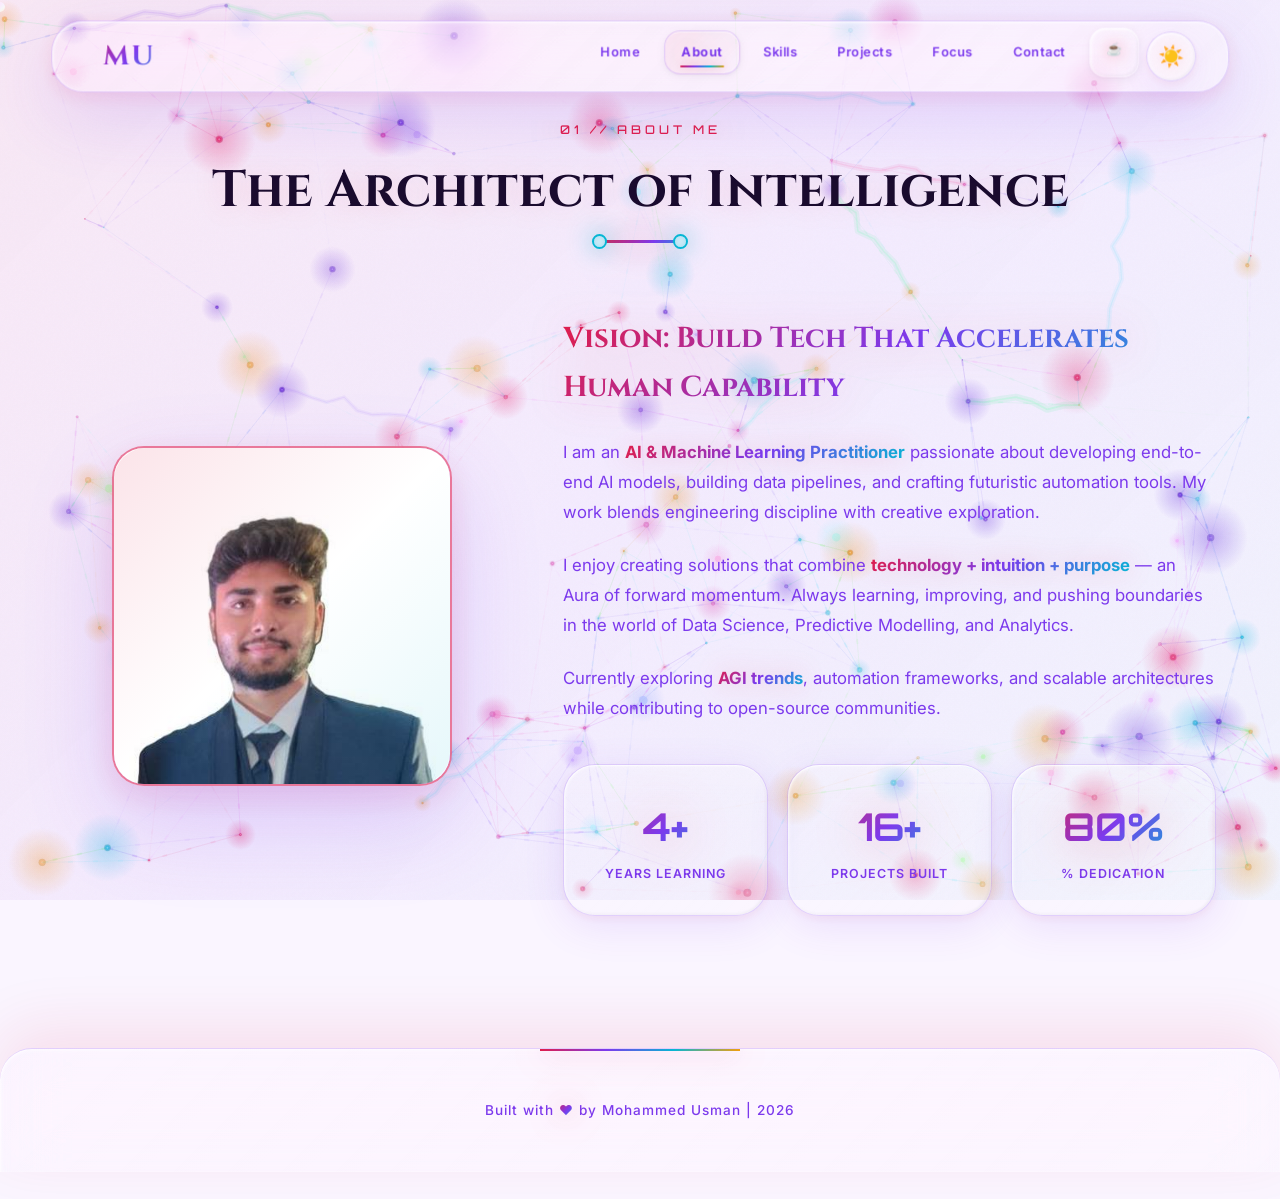
==== commit 1ec0ceae: "Add files via upload" ====
--- a/about.html
+++ b/about.html
@@ -32,6 +32,7 @@
             <li><a href="projects.html">Projects</a></li>
             <li><a href="focus.html">Focus</a></li>
             <li><a href="contact.html">Contact</a></li>
+            <li><a href="coffee.html" class="coffee-btn" aria-label="Buy me a coffee"><span>☕</span></a></li>
             <li><button class="theme-toggle" id="themeToggle" aria-label="Toggle theme"><span class="theme-icon">☀️</span></button></li>
         </ul>
         <button class="mobile-menu-btn" id="mobileMenuBtn" aria-label="Toggle menu">
@@ -89,5 +90,8 @@
     </footer>
 
     <script src="main.js"></script>
+
+
+
 </body>
 </html>
--- a/theme.css
+++ b/theme.css
@@ -1,99 +1,114 @@
 /* ============================================
-   PRISM GLASS DESIGN SYSTEM v3.0
-   Fixed: No scroll shake, Real Skeleton, Mobile-First
+   NEON COSMOS DESIGN SYSTEM v5.2
+   Intense Neural Web | Transparent Glass Cards
    ============================================ */
 
 :root {
-    --bg-void: #f0f4f8;
-    --bg-surface: #ffffff;
-    --bg-elevated: #e2e8f0;
-    --bg-hero: radial-gradient(ellipse at 20% 20%, rgba(99,102,241,0.08) 0%, transparent 50%),
-               radial-gradient(ellipse at 80% 80%, rgba(6,182,212,0.06) 0%, transparent 50%),
-               radial-gradient(ellipse at 50% 50%, rgba(236,72,153,0.04) 0%, transparent 60%);
-
-    --glass-10: rgba(255, 255, 255, 0.45);
-    --glass-20: rgba(255, 255, 255, 0.65);
-    --glass-30: rgba(255, 255, 255, 0.85);
-    --glass-border: rgba(99, 102, 241, 0.15);
-    --glass-border-hover: rgba(139, 92, 246, 0.40);
-    --glass-border-glow: rgba(6, 182, 212, 0.25);
-
-    --accent-indigo: #6366f1;
-    --accent-violet: #8b5cf6;
-    --accent-fuchsia: #ec4899;
+    /* Core Backgrounds - Warm lavender light */
+    --bg-void: #faf5ff;
+    --bg-surface: rgba(255, 255, 255, 0.35);
+    --bg-elevated: rgba(243, 232, 255, 0.65);
+
+    /* Liquid Glass Layers - MORE TRANSPARENT */
+    --glass-10: rgba(255, 255, 255, 0.08);
+    --glass-20: rgba(255, 255, 255, 0.18);
+    --glass-30: rgba(255, 255, 255, 0.32);
+    --glass-40: rgba(255, 255, 255, 0.50);
+    --glass-50: rgba(255, 255, 255, 0.70);
+
+    /* Glass Borders */
+    --glass-border: rgba(124, 58, 237, 0.20);
+    --glass-border-hover: rgba(225, 29, 72, 0.55);
+    --glass-border-glow: rgba(6, 182, 212, 0.45);
+
+    /* Neon Cosmos Accent Palette */
+    --accent-magenta: #e11d48;
+    --accent-rose: #f43f5e;
+    --accent-violet: #7c3aed;
+    --accent-purple: #a855f7;
     --accent-cyan: #06b6d4;
-    --accent-rose: #f43f5e;
     --accent-gold: #f59e0b;
-    --accent-glow: rgba(99, 102, 241, 0.15);
-
-    --text-primary: #0f172a;
-    --text-secondary: #334155;
-    --text-muted: #64748b;
-    --text-light: #94a3b8;
-
-    --gradient-holographic: linear-gradient(135deg, #6366f1, #8b5cf6, #ec4899, #06b6d4);
-    --gradient-aurora: linear-gradient(135deg, rgba(99,102,241,0.10), rgba(6,182,212,0.08), rgba(236,72,153,0.06));
-    --gradient-shimmer: linear-gradient(105deg, transparent 30%, rgba(255,255,255,0.5) 45%, rgba(255,255,255,0.7) 50%, rgba(255,255,255,0.5) 55%, transparent 70%);
-    --gradient-text: linear-gradient(135deg, #6366f1 0%, #ec4899 50%, #06b6d4 100%);
-
-    --neon-glow: 0 0 20px rgba(99, 102, 241, 0.20), 0 0 60px rgba(6, 182, 212, 0.10);
-    --neon-glow-strong: 0 0 30px rgba(99, 102, 241, 0.30), 0 0 80px rgba(236, 72, 153, 0.15), 0 0 40px rgba(6, 182, 212, 0.10);
-
-    --shadow-sm: 0 2px 8px rgba(15, 23, 42, 0.03), 0 1px 2px rgba(15, 23, 42, 0.02);
-    --shadow-md: 0 8px 32px rgba(99, 102, 241, 0.06), 0 2px 8px rgba(6, 182, 212, 0.04);
-    --shadow-lg: 0 20px 60px rgba(99, 102, 241, 0.10), 0 4px 16px rgba(6, 182, 212, 0.06);
-    --shadow-xl: 0 30px 80px rgba(99, 102, 241, 0.14), 0 8px 24px rgba(6, 182, 212, 0.08);
-    --shadow-inset-light: inset 1px 1px 2px rgba(255,255,255,0.7), inset 0px 0px 1px rgba(255,255,255,0.5);
-    --shadow-inset-dark: inset -1px -1px 2px rgba(15, 23, 42, 0.03);
-
+    --accent-amber: #fbbf24;
+    --accent-teal: #14b8a6;
+
+    --accent-glow: rgba(225, 29, 72, 0.22);
+    --accent-glow-strong: rgba(124, 58, 237, 0.35);
+
+    /* Text Colors */
+    --text-primary: #1a0b2e;
+    --text-secondary: #4c1d95;
+    --text-muted: #7c3aed;
+    --text-light: #a78bfa;
+
+    /* Gradients - Neon Cosmos */
+    --gradient-holographic: linear-gradient(135deg, #e11d48, #7c3aed, #06b6d4, #f59e0b);
+    --gradient-aurora: linear-gradient(135deg, rgba(225,29,72,0.12), rgba(124,58,237,0.10), rgba(6,182,212,0.08));
+    --gradient-shimmer: linear-gradient(105deg, transparent 30%, rgba(255,255,255,0.6) 45%, rgba(255,255,255,0.85) 50%, rgba(255,255,255,0.6) 55%, transparent 70%);
+    --gradient-text: linear-gradient(135deg, #e11d48 0%, #7c3aed 50%, #06b6d4 100%);
+
+    /* Glows - STRONGER */
+    --neon-glow: 0 0 30px rgba(225, 29, 72, 0.25), 0 0 70px rgba(124, 58, 237, 0.15);
+    --neon-glow-strong: 0 0 40px rgba(225, 29, 72, 0.35), 0 0 100px rgba(124, 58, 237, 0.25), 0 0 60px rgba(6, 182, 212, 0.18);
+
+    /* Shadows */
+    --shadow-sm: 0 2px 10px rgba(26, 11, 46, 0.06), 0 1px 3px rgba(26, 11, 46, 0.04), inset 0 1px 0 rgba(255,255,255,0.6);
+    --shadow-md: 0 10px 40px rgba(124, 58, 237, 0.12), 0 3px 10px rgba(225, 29, 72, 0.06), inset 0 1px 0 rgba(255,255,255,0.4);
+    --shadow-lg: 0 25px 70px rgba(124, 58, 237, 0.16), 0 5px 20px rgba(225, 29, 72, 0.10), inset 0 1px 0 rgba(255,255,255,0.3);
+    --shadow-xl: 0 35px 90px rgba(124, 58, 237, 0.20), 0 10px 30px rgba(225, 29, 72, 0.12), inset 0 1px 0 rgba(255,255,255,0.2);
+    --shadow-inset-light: inset 1px 1px 3px rgba(255,255,255,0.8), inset 0px 0px 1px rgba(255,255,255,0.6);
+    --shadow-inset-dark: inset -1px -1px 3px rgba(26, 11, 46, 0.06);
+
+    /* Typography */
     --font-ancient: 'Cinzel', serif;
     --font-modern: 'Inter', sans-serif;
     --font-tech: 'Orbitron', monospace;
 
+    /* Transitions */
     --transition-smooth: transform 0.5s cubic-bezier(0.23, 1, 0.32, 1), opacity 0.5s cubic-bezier(0.23, 1, 0.32, 1), box-shadow 0.5s ease;
     --transition-bounce: transform 0.6s cubic-bezier(0.34, 1.56, 0.64, 1), opacity 0.6s cubic-bezier(0.34, 1.56, 0.64, 1);
-    --transition-liquid: transform 0.8s cubic-bezier(0.4, 0, 0.2, 1), opacity 0.8s ease;
-
+
+    /* Radius */
     --radius-sm: 16px;
     --radius-md: 24px;
     --radius-lg: 32px;
     --radius-xl: 48px;
     --radius-pill: 100px;
 
-    --cursor-glow-color: rgba(99, 102, 241, 0.04);
-    --liquid-gradient: linear-gradient(135deg, rgba(99,102,241,0.05) 0%, rgba(6,182,212,0.03) 50%, rgba(236,72,153,0.03) 100%);
+    /* Cursor */
+    --cursor-glow-color: rgba(225, 29, 72, 0.06);
+    --liquid-gradient: linear-gradient(135deg, rgba(225,29,72,0.06) 0%, rgba(124,58,237,0.05) 50%, rgba(6,182,212,0.04) 100%);
 }
 
 [data-theme="dark"] {
-    --bg-void: #02040a;
-    --bg-surface: #0a0f1a;
-    --bg-elevated: #111827;
-    --bg-hero: radial-gradient(ellipse at 20% 20%, rgba(99,102,241,0.10) 0%, transparent 50%),
-               radial-gradient(ellipse at 80% 80%, rgba(6,182,212,0.06) 0%, transparent 50%),
-               radial-gradient(ellipse at 50% 50%, rgba(236,72,153,0.04) 0%, transparent 60%);
-
-    --glass-10: rgba(255, 255, 255, 0.02);
-    --glass-20: rgba(255, 255, 255, 0.05);
-    --glass-30: rgba(255, 255, 255, 0.08);
-    --glass-border: rgba(139, 92, 246, 0.15);
-    --glass-border-hover: rgba(139, 92, 246, 0.45);
-    --glass-border-glow: rgba(6, 182, 212, 0.30);
-
-    --text-primary: #f8fafc;
-    --text-secondary: #e2e8f0;
-    --text-muted: #94a3b8;
-    --text-light: #64748b;
-
-    --shadow-sm: 0 2px 8px rgba(0, 0, 0, 0.25), 0 1px 2px rgba(0,0,0,0.15);
-    --shadow-md: 0 8px 32px rgba(0, 0, 0, 0.35), 0 2px 8px rgba(139, 92, 246, 0.08);
-    --shadow-lg: 0 20px 60px rgba(0, 0, 0, 0.45), 0 4px 16px rgba(139, 92, 246, 0.10);
-    --shadow-xl: 0 30px 80px rgba(0, 0, 0, 0.55), 0 8px 24px rgba(139, 92, 246, 0.12);
-    --shadow-inset-light: inset 1px 1px 2px rgba(255,255,255,0.03), inset 0px 0px 1px rgba(255,255,255,0.02);
-    --shadow-inset-dark: inset -1px -1px 2px rgba(0, 0, 0, 0.25);
-
-    --accent-glow: rgba(139, 92, 246, 0.12);
-    --cursor-glow-color: rgba(139, 92, 246, 0.03);
-    --liquid-gradient: linear-gradient(135deg, rgba(99,102,241,0.04) 0%, rgba(6,182,212,0.02) 50%, rgba(236,72,153,0.02) 100%);
+    --bg-void: #050508;
+    --bg-surface: rgba(15, 15, 25, 0.45);
+    --bg-elevated: rgba(25, 25, 40, 0.65);
+
+    --glass-10: rgba(255, 255, 255, 0.03);
+    --glass-20: rgba(255, 255, 255, 0.06);
+    --glass-30: rgba(255, 255, 255, 0.10);
+    --glass-40: rgba(255, 255, 255, 0.16);
+    --glass-50: rgba(255, 255, 255, 0.22);
+
+    --glass-border: rgba(225, 29, 72, 0.20);
+    --glass-border-hover: rgba(225, 29, 72, 0.60);
+    --glass-border-glow: rgba(6, 182, 212, 0.50);
+
+    --text-primary: #f5f3ff;
+    --text-secondary: #ddd6fe;
+    --text-muted: #a78bfa;
+    --text-light: #7c3aed;
+
+    --shadow-sm: 0 2px 10px rgba(0, 0, 0, 0.40), 0 1px 3px rgba(0,0,0,0.30), inset 0 1px 0 rgba(255,255,255,0.05);
+    --shadow-md: 0 10px 40px rgba(0, 0, 0, 0.50), 0 3px 10px rgba(225, 29, 72, 0.12), inset 0 1px 0 rgba(255,255,255,0.04);
+    --shadow-lg: 0 25px 70px rgba(0, 0, 0, 0.60), 0 5px 20px rgba(124, 58, 237, 0.15), inset 0 1px 0 rgba(255,255,255,0.03);
+    --shadow-xl: 0 35px 90px rgba(0, 0, 0, 0.70), 0 10px 30px rgba(225, 29, 72, 0.16), inset 0 1px 0 rgba(255,255,255,0.02);
+    --shadow-inset-light: inset 1px 1px 3px rgba(255,255,255,0.05), inset 0px 0px 1px rgba(255,255,255,0.03);
+    --shadow-inset-dark: inset -1px -1px 3px rgba(0, 0, 0, 0.40);
+
+    --accent-glow: rgba(225, 29, 72, 0.18);
+    --cursor-glow-color: rgba(225, 29, 72, 0.05);
+    --liquid-gradient: linear-gradient(135deg, rgba(225,29,72,0.05) 0%, rgba(124,58,237,0.04) 50%, rgba(6,182,212,0.03) 100%);
 }
 
 *, *::before, *::after {
@@ -120,11 +135,11 @@
     min-height: 100vh;
     min-height: 100dvh;
     position: relative;
-    transition: background-color 0.5s ease, color 0.4s ease;
+    transition: background-color 0.8s ease, color 0.6s ease;
 }
 
 /* ============================================
-   SKELETON LOADER - Real App Feel
+   NEON SKELETON LOADER
    ============================================ */
 .skeleton-loader {
     position: fixed;
@@ -135,7 +150,7 @@
     flex-direction: column;
     align-items: center;
     justify-content: center;
-    transition: opacity 0.7s cubic-bezier(0.23, 1, 0.32, 1), visibility 0.7s ease;
+    transition: opacity 0.8s cubic-bezier(0.23, 1, 0.32, 1), visibility 0.8s ease;
 }
 
 .skeleton-loader.hidden {
@@ -145,15 +160,16 @@
 }
 
 .skeleton-prism {
-    width: 70px;
-    height: 70px;
-    position: relative;
-    border-radius: 20px;
+    width: 80px;
+    height: 80px;
+    position: relative;
+    border-radius: 24px;
     background: linear-gradient(135deg, var(--glass-20), var(--glass-30));
     border: 2px solid var(--glass-border);
-    backdrop-filter: blur(20px);
+    backdrop-filter: blur(30px) saturate(2);
+    -webkit-backdrop-filter: blur(30px) saturate(2);
     box-shadow: var(--neon-glow), var(--shadow-lg);
-    animation: skeletonSpin 2s linear infinite, skeletonPulse 1.5s ease-in-out infinite;
+    animation: skeletonSpin 3s linear infinite, skeletonPulse 2s ease-in-out infinite;
     overflow: hidden;
 }
 
@@ -162,29 +178,30 @@
     position: absolute;
     inset: 0;
     background: var(--gradient-holographic);
-    opacity: 0.3;
-    animation: skeletonGradient 3s linear infinite;
-    background-size: 200% 200%;
+    opacity: 0.4;
+    animation: skeletonGradient 4s linear infinite;
+    background-size: 300% 300%;
 }
 
 .skeleton-prism::after {
     content: '';
     position: absolute;
-    inset: 4px;
-    border-radius: 14px;
+    inset: 6px;
+    border-radius: 18px;
     background: var(--bg-void);
-    opacity: 0.8;
+    opacity: 0.85;
+    box-shadow: inset 0 2px 8px rgba(0,0,0,0.1);
 }
 
 @keyframes skeletonSpin {
     0% { transform: rotate(0deg) scale(1); }
-    50% { transform: rotate(180deg) scale(1.1); }
+    50% { transform: rotate(180deg) scale(1.08); }
     100% { transform: rotate(360deg) scale(1); }
 }
 
 @keyframes skeletonPulse {
-    0%, 100% { box-shadow: 0 0 20px rgba(99,102,241,0.2), 0 0 40px rgba(6,182,212,0.1); }
-    50% { box-shadow: 0 0 40px rgba(99,102,241,0.4), 0 0 80px rgba(236,72,153,0.2); }
+    0%, 100% { box-shadow: 0 0 30px rgba(225,29,72,0.35), 0 0 70px rgba(124,58,237,0.18); }
+    50% { box-shadow: 0 0 70px rgba(225,29,72,0.55), 0 0 140px rgba(124,58,237,0.30); }
 }
 
 @keyframes skeletonGradient {
@@ -194,13 +211,14 @@
 }
 
 .skeleton-text {
-    margin-top: 1.8rem;
+    margin-top: 2rem;
     font-family: var(--font-tech);
-    font-size: 0.8rem;
-    color: var(--accent-violet);
-    letter-spacing: 5px;
-    animation: skeletonTextFade 1.2s ease-in-out infinite;
+    font-size: 0.85rem;
+    color: var(--accent-magenta);
+    letter-spacing: 6px;
+    animation: skeletonTextFade 1.5s ease-in-out infinite;
     font-weight: 500;
+    text-shadow: 0 0 30px rgba(225,29,72,0.6);
 }
 
 @keyframes skeletonTextFade {
@@ -209,7 +227,7 @@
 }
 
 /* ============================================
-   BACKGROUND SYSTEM - Fixed Full Coverage
+   NEURAL WEB BACKGROUND CANVAS
    ============================================ */
 .bg-canvas {
     position: fixed;
@@ -223,49 +241,6 @@
     pointer-events: none;
 }
 
-.bg-canvas::before {
-    content: '';
-    position: absolute;
-    top: -20%;
-    left: -10%;
-    width: 70vw;
-    height: 70vw;
-    background: radial-gradient(circle, rgba(99,102,241,0.12) 0%, rgba(139,92,246,0.06) 30%, transparent 70%);
-    border-radius: 50%;
-    animation: auroraDrift1 25s ease-in-out infinite alternate;
-    filter: blur(80px);
-    transform: translateZ(0);
-    will-change: transform;
-}
-
-.bg-canvas::after {
-    content: '';
-    position: absolute;
-    bottom: -20%;
-    right: -10%;
-    width: 60vw;
-    height: 60vw;
-    background: radial-gradient(circle, rgba(6,182,212,0.10) 0%, rgba(99,102,241,0.05) 40%, transparent 70%);
-    border-radius: 50%;
-    animation: auroraDrift2 20s ease-in-out infinite alternate;
-    filter: blur(80px);
-    transform: translateZ(0);
-    will-change: transform;
-}
-
-@keyframes auroraDrift1 {
-    0% { transform: translate(0, 0) scale(1); }
-    33% { transform: translate(5%, -5%) scale(1.1); }
-    66% { transform: translate(-3%, 3%) scale(0.95); }
-    100% { transform: translate(2%, -2%) scale(1.05); }
-}
-
-@keyframes auroraDrift2 {
-    0% { transform: translate(0, 0) scale(1); }
-    50% { transform: translate(-5%, 5%) scale(1.15); }
-    100% { transform: translate(3%, -3%) scale(1.08); }
-}
-
 .bg-overlay {
     position: fixed;
     top: 0;
@@ -275,13 +250,13 @@
     z-index: -2;
     background: var(--liquid-gradient);
     pointer-events: none;
-    animation: auroraPulse 15s ease-in-out infinite alternate;
+    animation: auroraPulse 12s ease-in-out infinite alternate;
 }
 
 @keyframes auroraPulse {
-    0% { opacity: 0.5; }
+    0% { opacity: 0.4; }
     50% { opacity: 1; }
-    100% { opacity: 0.7; }
+    100% { opacity: 0.6; }
 }
 
 .bg-noise {
@@ -293,44 +268,26 @@
     z-index: -1;
     opacity: 0.02;
     pointer-events: none;
-    background-image: url("data:image/svg+xml,%3Csvg viewBox='0 0 256 256' xmlns='http://www.w3.org/2000/svg'%3E%3Cfilter id='noise'%3E%3CfeTurbulence type='fractalNoise' baseFrequency='0.9' numOctaves='3' stitchTiles='stitch'/%3E%3C/filter%3E%3Crect width='100%25' height='100%25' filter='url(%23noise)'/%3E%3C/svg%3E");
-}
-
-.aurora-particle {
-    position: fixed;
-    border-radius: 50%;
-    pointer-events: none;
-    z-index: -2;
-    filter: blur(1px);
-    opacity: 0.3;
-    animation: particleFloat linear infinite;
-    will-change: transform, opacity;
-}
-
-@keyframes particleFloat {
-    0% { transform: translateY(100vh) rotate(0deg); opacity: 0; }
-    10% { opacity: 0.3; }
-    90% { opacity: 0.3; }
-    100% { transform: translateY(-100px) rotate(360deg); opacity: 0; }
+    background-image: url("data:image/svg+xml,%3Csvg viewBox='0 0 512 512' xmlns='http://www.w3.org/2000/svg'%3E%3Cfilter id='noiseFilter'%3E%3CfeTurbulence type='fractalNoise' baseFrequency='0.65' numOctaves='4' stitchTiles='stitch'/%3E%3C/filter%3E%3Crect width='100%25' height='100%25' filter='url(%23noiseFilter)'/%3E%3C/svg%3E");
 }
 
 /* ============================================
-   THEME TOGGLE
+   THEME TOGGLE - Neon Glass
    ============================================ */
 .theme-toggle {
     position: relative;
-    width: 48px;
-    height: 48px;
+    width: 50px;
+    height: 50px;
     border-radius: 50%;
     border: none;
     cursor: pointer;
     display: flex;
     align-items: center;
     justify-content: center;
-    font-size: 1.2rem;
-    background: linear-gradient(135deg, var(--glass-10), var(--glass-20));
-    backdrop-filter: blur(20px) saturate(1.5);
-    -webkit-backdrop-filter: blur(20px) saturate(1.5);
+    font-size: 1.3rem;
+    background: linear-gradient(135deg, var(--glass-20), var(--glass-30));
+    backdrop-filter: blur(24px) saturate(2);
+    -webkit-backdrop-filter: blur(24px) saturate(2);
     border: 1.5px solid var(--glass-border);
     box-shadow: var(--shadow-md), var(--shadow-inset-light), var(--shadow-inset-dark);
     transition: var(--transition-bounce);
@@ -341,24 +298,24 @@
 }
 
 .theme-toggle:hover {
-    transform: scale(1.15) rotate(20deg);
+    transform: scale(1.2) rotate(15deg);
     border-color: var(--glass-border-hover);
     box-shadow: var(--neon-glow), var(--shadow-lg), var(--shadow-inset-light);
 }
 
 .theme-toggle:active {
-    transform: scale(0.92);
+    transform: scale(0.9);
 }
 
 .theme-toggle .theme-icon {
     position: relative;
     z-index: 2;
-    transition: transform 0.4s cubic-bezier(0.34, 1.56, 0.64, 1);
-    filter: drop-shadow(0 0 8px var(--accent-glow));
+    transition: transform 0.5s cubic-bezier(0.34, 1.56, 0.64, 1);
+    filter: drop-shadow(0 0 10px var(--accent-glow));
 }
 
 .theme-toggle:hover .theme-icon {
-    transform: scale(1.3);
+    transform: scale(1.3) rotate(-10deg);
 }
 
 .theme-toggle::before {
@@ -370,9 +327,9 @@
     height: 0%;
     background: var(--gradient-holographic);
     border-radius: 50%;
-    transition: height 0.6s cubic-bezier(0.23, 1, 0.32, 1);
+    transition: height 0.7s cubic-bezier(0.23, 1, 0.32, 1);
     z-index: 0;
-    opacity: 0.2;
+    opacity: 0.25;
 }
 
 .theme-toggle:hover::before {
@@ -380,7 +337,7 @@
 }
 
 /* ============================================
-   SEARCH BAR
+   SEARCH BAR - Neon Glass
    ============================================ */
 .search-container {
     max-width: 700px;
@@ -401,9 +358,9 @@
     font-family: var(--font-modern);
     font-size: 1rem;
     color: var(--text-primary);
-    background: linear-gradient(135deg, var(--glass-10), var(--glass-20));
-    backdrop-filter: blur(24px) saturate(1.8);
-    -webkit-backdrop-filter: blur(24px) saturate(1.8);
+    background: linear-gradient(135deg, var(--glass-20), var(--glass-30));
+    backdrop-filter: blur(30px) saturate(2);
+    -webkit-backdrop-filter: blur(30px) saturate(2);
     border: 1.5px solid var(--glass-border);
     border-radius: var(--radius-pill);
     outline: none;
@@ -418,7 +375,7 @@
 }
 
 .search-input:focus {
-    border-color: var(--accent-violet);
+    border-color: var(--accent-magenta);
     box-shadow: var(--neon-glow), var(--shadow-lg), var(--shadow-inset-light);
     transform: translateY(-3px) scale(1.01);
 }
@@ -429,7 +386,7 @@
     width: 20px;
     height: 20px;
     fill: none;
-    stroke: var(--accent-violet);
+    stroke: var(--accent-magenta);
     stroke-width: 2;
     opacity: 0.6;
     pointer-events: none;
@@ -440,8 +397,8 @@
 .search-wrapper:focus-within .search-icon {
     opacity: 1;
     transform: scale(1.1);
-    stroke: var(--accent-fuchsia);
-    filter: drop-shadow(0 0 6px var(--accent-glow));
+    stroke: var(--accent-violet);
+    filter: drop-shadow(0 0 8px var(--accent-glow));
 }
 
 .search-clear {
--- a/style.css
+++ b/style.css
@@ -1,15 +1,11 @@
 /* ============================================
-   PRISM GLASS - MAIN STYLES v3.0
-   Fixed: No scroll shake, Full Mobile, Real Glass
+   NEON COSMOS - MAIN STYLES v5.0
+   Professional Hover | No Tilt | 3D Background
    ============================================ */
 
 @import url('https://fonts.googleapis.com/css2?family=Cinzel:wght@400;600;700;900&family=Inter:wght@300;400;500;600;700&family=Orbitron:wght@400;500;700;900&display=swap');
 
-* {
-    margin: 0;
-    padding: 0;
-    box-sizing: border-box;
-}
+* { margin: 0; padding: 0; box-sizing: border-box; }
 
 html {
     scroll-behavior: smooth;
@@ -29,11 +25,11 @@
     min-height: 100vh;
     min-height: 100dvh;
     position: relative;
-    transition: background-color 0.5s ease, color 0.4s ease;
+    transition: background-color 0.8s ease, color 0.6s ease;
 }
 
 /* ============================================
-   NAVBAR - Floating Prism Glass
+   NAVBAR - Floating Neon Glass
    ============================================ */
 .navbar {
     position: fixed;
@@ -42,7 +38,7 @@
     transform: translateX(-50%);
     z-index: 1000;
     padding: 0 2rem;
-    height: 70px;
+    height: 72px;
     display: flex;
     align-items: center;
     justify-content: space-between;
@@ -59,17 +55,17 @@
 }
 
 .navbar.scrolled {
-    background: linear-gradient(135deg, var(--glass-20), var(--glass-30));
+    background: linear-gradient(135deg, var(--glass-10), var(--glass-20));
     box-shadow: var(--shadow-xl), var(--shadow-inset-light);
     top: 12px;
-    height: 64px;
+    height: 66px;
     border-color: var(--glass-border-hover);
     width: 88%;
 }
 
 .nav-logo {
     font-family: var(--font-ancient);
-    font-size: 1.6rem;
+    font-size: 1.7rem;
     font-weight: 700;
     background: var(--gradient-text);
     -webkit-background-clip: text;
@@ -88,13 +84,13 @@
 
 .nav-logo:hover {
     transform: scale(1.1) translateY(-2px);
-    filter: drop-shadow(0 0 12px rgba(99,102,241,0.4));
+    filter: drop-shadow(0 0 20px rgba(225,29,72,0.5));
     border-color: var(--glass-border-hover);
     background: linear-gradient(135deg, var(--glass-10), var(--glass-20));
     -webkit-background-clip: initial;
     -webkit-text-fill-color: initial;
     background-clip: initial;
-    color: var(--accent-violet);
+    color: var(--accent-magenta);
 }
 
 .nav-links {
@@ -135,7 +131,7 @@
     border-radius: 2px;
     transition: all 0.4s cubic-bezier(0.23, 1, 0.32, 1);
     transform: translateX(-50%);
-    box-shadow: 0 0 8px rgba(99,102,241,0.4);
+    box-shadow: 0 0 12px rgba(225,29,72,0.5);
 }
 
 .nav-links a:hover::after,
@@ -145,17 +141,17 @@
 
 .nav-links a:hover,
 .nav-links a.active {
-    color: var(--accent-violet);
+    color: var(--accent-magenta);
     background: linear-gradient(135deg, var(--glass-10), transparent);
     border-color: var(--glass-border);
     box-shadow: var(--shadow-sm);
 }
 
 .nav-links a.active {
-    color: var(--accent-fuchsia);
+    color: var(--accent-violet);
     font-weight: 700;
-    background: linear-gradient(135deg, rgba(99,102,241,0.08), transparent);
-    text-shadow: 0 0 20px rgba(99,102,241,0.3);
+    background: linear-gradient(135deg, rgba(225,29,72,0.06), transparent);
+    text-shadow: 0 0 30px rgba(225,29,72,0.35);
 }
 
 .mobile-menu-btn {
@@ -188,7 +184,7 @@
     background-size: 200% 200%;
     transition: all 0.3s ease;
     border-radius: 2px;
-    box-shadow: 0 0 6px rgba(99,102,241,0.3);
+    box-shadow: 0 0 10px rgba(225,29,72,0.4);
 }
 
 .mobile-menu-btn.active span:nth-child(1) {
@@ -205,7 +201,7 @@
 }
 
 /* ============================================
-   GLASS BUTTON SYSTEM
+   NEON GLASS BUTTON SYSTEM
    ============================================ */
 .btn,
 .project-links a,
@@ -228,12 +224,12 @@
     justify-content: center;
     gap: 10px;
     isolation: isolate;
-    z-index: 1;
+    z-index: 5;
     -webkit-tap-highlight-color: transparent;
     will-change: transform, box-shadow;
     background: linear-gradient(135deg, var(--glass-10), var(--glass-20));
-    backdrop-filter: blur(16px) saturate(1.5);
-    -webkit-backdrop-filter: blur(16px) saturate(1.5);
+    backdrop-filter: blur(20px) saturate(2);
+    -webkit-backdrop-filter: blur(20px) saturate(2);
     border: 1.5px solid var(--glass-border);
     box-shadow: var(--shadow-md), var(--shadow-inset-light), var(--shadow-inset-dark);
     color: var(--text-secondary);
@@ -255,7 +251,7 @@
     -webkit-mask-composite: xor;
     mask-composite: exclude;
     opacity: 0;
-    transition: opacity 0.5s ease;
+    transition: opacity 0.6s ease;
     pointer-events: none;
     z-index: -1;
 }
@@ -263,7 +259,7 @@
 .btn:hover::before,
 .project-links a:hover::before,
 .contact-link:hover::before {
-    opacity: 0.8;
+    opacity: 0.9;
 }
 
 .btn::after,
@@ -276,10 +272,10 @@
     background: var(--gradient-shimmer);
     background-size: 200% 100%;
     transform: translateX(-100%) skewX(-15deg);
-    transition: transform 0.9s cubic-bezier(0.23, 1, 0.32, 1);
+    transition: transform 1s cubic-bezier(0.23, 1, 0.32, 1);
     z-index: 2;
     pointer-events: none;
-    opacity: 0.3;
+    opacity: 0.25;
 }
 
 .btn:hover::after,
@@ -296,18 +292,18 @@
     left: -50%;
     width: 200%;
     height: 0%;
-    background: var(--gradient-aurora);
+    background: linear-gradient(180deg, rgba(225,29,72,0.12), rgba(124,58,237,0.06));
     border-radius: 40% 40% 0 0;
-    transition: height 0.7s cubic-bezier(0.23, 1, 0.32, 1);
+    transition: height 0.8s cubic-bezier(0.23, 1, 0.32, 1);
     z-index: 0;
     pointer-events: none;
-    opacity: 0.5;
+    opacity: 0.6;
 }
 
 .btn:hover .wave,
 .project-links a:hover .wave,
 .contact-link:hover .wave {
-    height: 60%;
+    height: 70%;
 }
 
 .btn:hover,
@@ -329,20 +325,20 @@
 .btn svg, .btn span,
 .project-links a svg, .project-links a span {
     position: relative;
-    z-index: 3;
+    z-index: 5;
     flex-shrink: 0;
 }
 
 .btn-primary {
-    background: linear-gradient(135deg, rgba(99,102,241,0.12), rgba(139,92,246,0.08));
-    color: var(--accent-indigo);
-    border-color: rgba(99,102,241,0.25);
+    background: linear-gradient(135deg, rgba(225,29,72,0.10), rgba(124,58,237,0.06));
+    color: var(--accent-magenta);
+    border-color: rgba(225,29,72,0.30);
 }
 
 .btn-primary:hover {
-    background: linear-gradient(135deg, rgba(99,102,241,0.25), rgba(139,92,246,0.18));
+    background: linear-gradient(135deg, rgba(225,29,72,0.30), rgba(124,58,237,0.20));
     color: var(--accent-violet);
-    box-shadow: 0 0 30px rgba(99,102,241,0.20), var(--shadow-xl), var(--shadow-inset-light);
+    box-shadow: 0 0 45px rgba(225,29,72,0.25), var(--shadow-xl), var(--shadow-inset-light);
 }
 
 .btn-secondary {
@@ -352,20 +348,20 @@
 }
 
 .btn-secondary:hover {
-    background: linear-gradient(135deg, var(--glass-20), var(--glass-30));
+    background: linear-gradient(135deg, var(--glass-10), var(--glass-20));
     color: var(--text-primary);
 }
 
 .project-links .btn-view {
-    background: linear-gradient(135deg, rgba(99,102,241,0.10), rgba(139,92,246,0.06));
-    color: var(--accent-indigo);
-    border-color: rgba(99,102,241,0.20);
+    background: linear-gradient(135deg, rgba(225,29,72,0.10), rgba(124,58,237,0.06));
+    color: var(--accent-magenta);
+    border-color: rgba(225,29,72,0.25);
     font-size: 0.75rem;
     padding: 12px 24px;
 }
 
 .project-links .btn-view:hover {
-    background: linear-gradient(135deg, rgba(99,102,241,0.22), rgba(139,92,246,0.15));
+    background: linear-gradient(135deg, rgba(225,29,72,0.25), rgba(124,58,237,0.15));
     color: var(--accent-violet);
 }
 
@@ -378,12 +374,12 @@
 }
 
 .project-links .btn-code:hover {
-    background: linear-gradient(135deg, var(--glass-20), var(--glass-30));
+    background: linear-gradient(135deg, var(--glass-10), var(--glass-20));
     color: var(--text-primary);
 }
 
 /* ============================================
-   PRISM GLASS CARD SYSTEM - Realistic Physics
+   PROFESSIONAL GLASS CARD - NO TILT / NO DANCE
    ============================================ */
 .glass-card,
 .skill-category,
@@ -393,16 +389,14 @@
 .contact-card {
     position: relative;
     background: linear-gradient(135deg, var(--glass-10), var(--glass-20));
-    backdrop-filter: blur(24px) saturate(1.6) brightness(1.02);
-    -webkit-backdrop-filter: blur(24px) saturate(1.6) brightness(1.02);
+    backdrop-filter: blur(20px) saturate(1.8) brightness(1.02);
+    -webkit-backdrop-filter: blur(20px) saturate(1.8) brightness(1.02);
     border: 1.5px solid var(--glass-border);
     border-radius: var(--radius-lg);
     padding: 2.5rem;
     transition: var(--transition-bounce);
     overflow: hidden;
     box-shadow: var(--shadow-md), var(--shadow-inset-light), var(--shadow-inset-dark);
-    transform-style: preserve-3d;
-    perspective: 1000px;
     will-change: transform, box-shadow;
 }
 
@@ -418,15 +412,15 @@
     top: 0;
     left: 0;
     width: 100%;
-    height: 40%;
+    height: 45%;
     background: linear-gradient(180deg, 
-        rgba(255,255,255,0.12) 0%, 
-        rgba(255,255,255,0.04) 40%, 
+        rgba(255,255,255,0.20) 0%, 
+        rgba(255,255,255,0.06) 50%, 
         transparent 100%);
     border-radius: var(--radius-lg) var(--radius-lg) 0 0;
     pointer-events: none;
     z-index: 3;
-    opacity: 0.6;
+    opacity: 0.7;
     transition: opacity 0.5s ease;
 }
 
@@ -437,8 +431,8 @@
 [data-theme="dark"] .stat-card::after,
 [data-theme="dark"] .contact-card::after {
     background: linear-gradient(180deg, 
-        rgba(255,255,255,0.03) 0%, 
-        rgba(255,255,255,0.01) 40%, 
+        rgba(255,255,255,0.04) 0%, 
+        rgba(255,255,255,0.01) 50%, 
         transparent 100%);
 }
 
@@ -459,9 +453,11 @@
     -webkit-mask-composite: xor;
     mask-composite: exclude;
     opacity: 0;
-    transition: opacity 0.5s ease;
+    transition: opacity 0.6s ease;
     pointer-events: none;
     z-index: 2;
+    animation: gradientShift 4s ease infinite;
+    background-size: 200% 200%;
 }
 
 .glass-card:hover::before,
@@ -470,7 +466,7 @@
 .focus-item:hover::before,
 .stat-card:hover::before,
 .contact-card:hover::before {
-    opacity: 0.7;
+    opacity: 0.8;
 }
 
 .glass-card:hover::after,
@@ -479,7 +475,7 @@
 .focus-item:hover::after,
 .stat-card:hover::after,
 .contact-card:hover::after {
-    opacity: 0.8;
+    opacity: 0.9;
 }
 
 /* Edge highlight */
@@ -494,8 +490,8 @@
     background-size: 200% 200%;
     transform: scaleX(0);
     transform-origin: left;
-    transition: transform 0.6s cubic-bezier(0.23, 1, 0.32, 1);
-    box-shadow: 0 0 20px rgba(99,102,241,0.5), 0 0 40px rgba(236,72,153,0.3);
+    transition: transform 0.7s cubic-bezier(0.23, 1, 0.32, 1);
+    box-shadow: 0 0 30px rgba(225,29,72,0.7), 0 0 60px rgba(124,58,237,0.5);
     border-radius: var(--radius-lg) var(--radius-lg) 0 0;
     z-index: 4;
     animation: gradientShift 3s ease infinite;
@@ -510,38 +506,38 @@
     50% { background-position: 100% 50%; }
 }
 
-/* Glow orb for project cards */
+/* Subtle glow orb */
 .project-card .glow-orb {
     position: absolute;
     top: 50%;
     left: 50%;
-    width: 120px;
-    height: 120px;
-    background: radial-gradient(circle, rgba(99,102,241,0.20) 0%, rgba(236,72,153,0.10) 30%, transparent 70%);
+    width: 100px;
+    height: 100px;
+    background: radial-gradient(circle, rgba(225,29,72,0.25) 0%, rgba(124,58,237,0.12) 40%, transparent 70%);
     border-radius: 50%;
     transform: translate(-50%, -50%) scale(0);
-    transition: transform 1s cubic-bezier(0.23, 1, 0.32, 1);
+    transition: transform 1.2s cubic-bezier(0.23, 1, 0.32, 1);
     pointer-events: none;
     z-index: 0;
-    filter: blur(20px);
+    filter: blur(30px);
     will-change: transform;
 }
 
 .project-card:hover .glow-orb {
-    transform: translate(-50%, -50%) scale(8);
-}
-
-/* Card hover */
+    transform: translate(-50%, -50%) scale(6);
+}
+
+/* PROFESSIONAL HOVER: Only lift + scale + glow. NO rotateX/Y. NO perspective. */
 .glass-card:hover,
 .skill-category:hover,
 .project-card:hover,
 .focus-item:hover,
 .stat-card:hover,
 .contact-card:hover {
-    transform: translateY(-16px) scale(1.02) rotateX(2deg);
+    transform: translateY(-10px) scale(1.01);
     border-color: var(--glass-border-hover);
     box-shadow: var(--neon-glow-strong), var(--shadow-xl), var(--shadow-inset-light);
-    background: linear-gradient(135deg, var(--glass-20), var(--glass-30));
+    background: linear-gradient(135deg, var(--glass-10), var(--glass-20));
 }
 
 /* Mouse-following inner glow */
@@ -564,9 +560,9 @@
     position: absolute;
     inset: 0;
     border-radius: inherit;
-    background: radial-gradient(400px circle at var(--mouse-x) var(--mouse-y), rgba(99,102,241,0.08), transparent 40%);
+    background: radial-gradient(500px circle at var(--mouse-x) var(--mouse-y), rgba(225,29,72,0.10), transparent 50%);
     opacity: 0;
-    transition: opacity 0.4s ease;
+    transition: opacity 0.5s ease;
     pointer-events: none;
     z-index: 0;
     mix-blend-mode: screen;
@@ -582,7 +578,7 @@
 }
 
 /* ============================================
-   SECTIONS & LAYOUT - NO content-visibility
+   SECTIONS & LAYOUT
    ============================================ */
 section {
     padding: 100px 5%;
@@ -599,13 +595,13 @@
 .section-label {
     font-family: var(--font-tech);
     font-size: 0.75rem;
-    color: var(--accent-violet);
+    color: var(--accent-magenta);
     letter-spacing: 4px;
     text-transform: uppercase;
     margin-bottom: 1.2rem;
     display: block;
     font-weight: 500;
-    text-shadow: 0 0 20px rgba(139,92,246,0.3);
+    text-shadow: 0 0 30px rgba(225,29,72,0.5);
     position: relative;
     overflow: hidden;
     will-change: transform, opacity;
@@ -617,7 +613,7 @@
     font-weight: 700;
     color: var(--text-primary);
     margin-bottom: 1.2rem;
-    text-shadow: 0 2px 20px rgba(99,102,241,0.08);
+    text-shadow: 0 2px 30px rgba(225,29,72,0.15);
     line-height: 1.2;
     will-change: transform, opacity;
 }
@@ -630,7 +626,7 @@
     margin: 0 auto;
     position: relative;
     border-radius: 3px;
-    box-shadow: 0 0 20px rgba(99,102,241,0.4), 0 0 40px rgba(236,72,153,0.2);
+    box-shadow: 0 0 30px rgba(225,29,72,0.6), 0 0 60px rgba(124,58,237,0.4);
     animation: gradientShift 4s ease infinite;
     will-change: transform, box-shadow;
 }
@@ -645,7 +641,7 @@
     border: 2.5px solid var(--accent-cyan);
     border-radius: 50%;
     background: var(--bg-void);
-    box-shadow: 0 0 15px rgba(6,182,212,0.5), inset 0 0 6px rgba(6,182,212,0.2);
+    box-shadow: 0 0 25px rgba(6,182,212,0.7), inset 0 0 10px rgba(6,182,212,0.4);
     animation: pulseRing 2s ease-in-out infinite;
 }
 
@@ -653,12 +649,12 @@
 .section-divider::after { right: -8px; animation-delay: 1s; }
 
 @keyframes pulseRing {
-    0%, 100% { transform: scale(1); box-shadow: 0 0 15px rgba(6,182,212,0.5); }
-    50% { transform: scale(1.2); box-shadow: 0 0 25px rgba(6,182,212,0.8); }
+    0%, 100% { transform: scale(1); box-shadow: 0 0 25px rgba(6,182,212,0.7); }
+    50% { transform: scale(1.3); box-shadow: 0 0 45px rgba(6,182,212,1); }
 }
 
 /* ============================================
-   HERO SECTION
+   HERO SECTION - Neon Cosmos
    ============================================ */
 .hero {
     min-height: 100vh;
@@ -685,7 +681,7 @@
     align-items: center;
     gap: 12px;
     padding: 14px 28px;
-    background: linear-gradient(135deg, var(--glass-20), var(--glass-30));
+    background: linear-gradient(135deg, var(--glass-10), var(--glass-20));
     border: 1.5px solid var(--glass-border);
     border-radius: var(--radius-pill);
     font-family: var(--font-tech);
@@ -693,8 +689,8 @@
     color: var(--accent-cyan);
     letter-spacing: 2px;
     margin-bottom: 2.5rem;
-    backdrop-filter: blur(25px) saturate(1.5);
-    -webkit-backdrop-filter: blur(25px) saturate(1.5);
+    backdrop-filter: blur(30px) saturate(2);
+    -webkit-backdrop-filter: blur(30px) saturate(2);
     animation: floatBadge 4s ease-in-out infinite;
     box-shadow: var(--shadow-md), var(--shadow-inset-light);
     position: relative;
@@ -710,19 +706,19 @@
     background: var(--gradient-holographic);
     z-index: -1;
     opacity: 0;
-    transition: opacity 0.5s ease;
-    filter: blur(6px);
-    animation: rotateBorder 8s linear infinite;
-    background-size: 200% 200%;
+    transition: opacity 0.6s ease;
+    filter: blur(8px);
+    animation: rotateBorder 10s linear infinite;
+    background-size: 300% 300%;
 }
 
 .hero-badge:hover::before {
-    opacity: 0.4;
+    opacity: 0.5;
 }
 
 @keyframes floatBadge {
     0%, 100% { transform: translateY(0); }
-    50% { transform: translateY(-12px); }
+    50% { transform: translateY(-14px); }
 }
 
 .pulse {
@@ -731,7 +727,7 @@
     background: var(--accent-cyan);
     border-radius: 50%;
     animation: pulse 2.5s ease-in-out infinite;
-    box-shadow: 0 0 10px var(--accent-cyan), 0 0 20px rgba(6,182,212,0.5);
+    box-shadow: 0 0 15px var(--accent-cyan), 0 0 30px rgba(6,182,212,0.7);
     position: relative;
     flex-shrink: 0;
 }
@@ -739,20 +735,20 @@
 .pulse::after {
     content: '';
     position: absolute;
-    inset: -4px;
+    inset: -5px;
     border-radius: 50%;
-    border: 1px solid var(--accent-cyan);
+    border: 1.5px solid var(--accent-cyan);
     animation: pulseRingOut 2.5s ease-in-out infinite;
 }
 
 @keyframes pulse {
     0%, 100% { transform: scale(1); opacity: 1; }
-    50% { transform: scale(0.85); opacity: 0.7; }
+    50% { transform: scale(0.8); opacity: 0.7; }
 }
 
 @keyframes pulseRingOut {
-    0% { transform: scale(1); opacity: 0.6; }
-    100% { transform: scale(2.5); opacity: 0; }
+    0% { transform: scale(1); opacity: 0.7; }
+    100% { transform: scale(3); opacity: 0; }
 }
 
 .hero-name {
@@ -762,7 +758,7 @@
     color: var(--text-primary);
     line-height: 1.05;
     margin-bottom: 1.5rem;
-    text-shadow: 0 4px 30px rgba(99,102,241,0.1);
+    text-shadow: 0 4px 40px rgba(225,29,72,0.20);
     letter-spacing: -1px;
     will-change: transform, opacity;
 }
@@ -772,7 +768,7 @@
     -webkit-background-clip: text;
     -webkit-text-fill-color: transparent;
     background-clip: text;
-    filter: drop-shadow(0 0 30px rgba(99,102,241,0.3));
+    filter: drop-shadow(0 0 50px rgba(225,29,72,0.5));
     position: relative;
 }
 
@@ -787,7 +783,7 @@
     margin-bottom: 1.5rem;
     font-weight: 500;
     min-height: 1.5em;
-    filter: drop-shadow(0 0 15px rgba(99,102,241,0.2));
+    filter: drop-shadow(0 0 25px rgba(225,29,72,0.4));
     will-change: transform, opacity;
 }
 
@@ -805,25 +801,25 @@
     display: inline-flex;
     align-items: center;
     gap: 10px;
-    color: var(--accent-violet);
+    color: var(--accent-magenta);
     font-size: 0.9rem;
     margin-bottom: 2.5rem;
     font-weight: 600;
     padding: 12px 26px;
-    background: linear-gradient(135deg, var(--glass-20), var(--glass-30));
+    background: linear-gradient(135deg, var(--glass-10), var(--glass-20));
     border-radius: var(--radius-pill);
     border: 1.5px solid var(--glass-border);
     box-shadow: var(--shadow-sm), var(--shadow-inset-light);
-    backdrop-filter: blur(15px);
-    -webkit-backdrop-filter: blur(15px);
+    backdrop-filter: blur(20px) saturate(2);
+    -webkit-backdrop-filter: blur(20px) saturate(2);
     will-change: transform;
 }
 
 .hero-location svg {
     width: 16px;
     height: 16px;
-    fill: var(--accent-violet);
-    filter: drop-shadow(0 0 5px rgba(139,92,246,0.4));
+    fill: var(--accent-magenta);
+    filter: drop-shadow(0 0 10px rgba(225,29,72,0.6));
     flex-shrink: 0;
 }
 
@@ -843,15 +839,15 @@
     flex-direction: column;
     align-items: center;
     gap: 10px;
-    color: var(--accent-violet);
+    color: var(--accent-magenta);
     font-size: 0.7rem;
     letter-spacing: 3px;
     animation: bounce 2.5s ease-in-out infinite;
     opacity: 0.7;
     padding: 16px 30px;
     background: linear-gradient(135deg, var(--glass-10), var(--glass-20));
-    backdrop-filter: blur(20px) saturate(1.5);
-    -webkit-backdrop-filter: blur(20px) saturate(1.5);
+    backdrop-filter: blur(20px) saturate(1.8);
+    -webkit-backdrop-filter: blur(25px) saturate(2);
     border-radius: var(--radius-xl);
     border: 1.5px solid var(--glass-border);
     box-shadow: var(--shadow-md), var(--shadow-inset-light);
@@ -861,17 +857,17 @@
 
 @keyframes bounce {
     0%, 100% { transform: translateX(-50%) translateY(0); }
-    50% { transform: translateX(-50%) translateY(12px); }
+    50% { transform: translateX(-50%) translateY(14px); }
 }
 
 .mouse {
     width: 26px;
     height: 40px;
-    border: 2px solid var(--accent-violet);
+    border: 2px solid var(--accent-magenta);
     border-radius: 15px;
     position: relative;
     opacity: 0.6;
-    box-shadow: 0 0 10px rgba(139,92,246,0.2), inset 0 0 6px rgba(139,92,246,0.06);
+    box-shadow: 0 0 15px rgba(225,29,72,0.4), inset 0 0 10px rgba(225,29,72,0.15);
 }
 
 .mouse::after {
@@ -885,7 +881,7 @@
     border-radius: 2px;
     transform: translateX(-50%);
     animation: scrollWheel 2.5s ease-in-out infinite;
-    box-shadow: 0 0 8px rgba(99,102,241,0.5);
+    box-shadow: 0 0 12px rgba(225,29,72,0.7);
 }
 
 @keyframes scrollWheel {
@@ -931,10 +927,10 @@
     border-radius: 34px;
     background: var(--gradient-holographic);
     z-index: -1;
-    animation: rotateBorder 6s linear infinite;
-    background-size: 200% 200%;
-    filter: blur(3px);
-    opacity: 0.6;
+    animation: rotateBorder 8s linear infinite;
+    background-size: 300% 300%;
+    filter: blur(4px);
+    opacity: 0.7;
 }
 
 .about-image-frame::after {
@@ -942,7 +938,7 @@
     position: absolute;
     inset: 0;
     border-radius: inherit;
-    background: linear-gradient(135deg, rgba(99,102,241,0.1), transparent 50%, rgba(6,182,212,0.08));
+    background: linear-gradient(135deg, rgba(225,29,72,0.12), transparent 50%, rgba(6,182,212,0.10));
     pointer-events: none;
     z-index: 2;
 }
@@ -950,6 +946,7 @@
 .about-image-frame:hover {
     transform: scale(1.05) rotate(2deg);
     box-shadow: var(--neon-glow-strong), var(--shadow-xl);
+    background: linear-gradient(135deg, var(--glass-10), var(--glass-20));
 }
 
 .about-image-frame img {
@@ -972,7 +969,7 @@
     -webkit-text-fill-color: transparent;
     background-clip: text;
     margin-bottom: 1.5rem;
-    filter: drop-shadow(0 2px 12px rgba(99,102,241,0.15));
+    filter: drop-shadow(0 2px 20px rgba(225,29,72,0.25));
 }
 
 .about-content p {
@@ -988,7 +985,7 @@
     -webkit-text-fill-color: transparent;
     background-clip: text;
     font-weight: 700;
-    filter: drop-shadow(0 0 8px rgba(99,102,241,0.15));
+    filter: drop-shadow(0 0 12px rgba(225,29,72,0.25));
 }
 
 .about-stats {
@@ -1001,12 +998,12 @@
 .stat-card {
     padding: 1.8rem;
     text-align: center;
-    background: linear-gradient(135deg, var(--glass-20), var(--glass-30));
+    background: linear-gradient(135deg, var(--glass-10), var(--glass-20));
     box-shadow: var(--shadow-md), var(--shadow-inset-light), var(--shadow-inset-dark);
 }
 
 .stat-card:hover {
-    transform: translateY(-12px) scale(1.04) rotateX(2deg);
+    transform: translateY(-10px) scale(1.03);
     box-shadow: var(--neon-glow), var(--shadow-lg), var(--shadow-inset-light);
 }
 
@@ -1019,7 +1016,7 @@
     -webkit-text-fill-color: transparent;
     background-clip: text;
     display: block;
-    filter: drop-shadow(0 2px 15px rgba(99,102,241,0.25));
+    filter: drop-shadow(0 2px 25px rgba(225,29,72,0.35));
     will-change: transform, opacity;
 }
 
@@ -1045,7 +1042,7 @@
 
 .skill-category {
     padding: 2.2rem;
-    background: linear-gradient(135deg, var(--glass-20), var(--glass-30));
+    background: linear-gradient(135deg, var(--glass-10), var(--glass-20));
 }
 
 .skill-category-header {
@@ -1065,8 +1062,8 @@
     align-items: center;
     justify-content: center;
     font-size: 1.6rem;
-    backdrop-filter: blur(12px);
-    -webkit-backdrop-filter: blur(12px);
+    backdrop-filter: blur(15px) saturate(2);
+    -webkit-backdrop-filter: blur(15px) saturate(2);
     box-shadow: var(--shadow-sm), var(--shadow-inset-light);
     transition: var(--transition-bounce);
     position: relative;
@@ -1082,7 +1079,7 @@
     left: 10px;
     width: 35%;
     height: 25%;
-    background: radial-gradient(ellipse at center, rgba(255,255,255,0.5) 0%, transparent 70%);
+    background: radial-gradient(ellipse at center, rgba(255,255,255,0.6) 0%, transparent 70%);
     border-radius: 50%;
     pointer-events: none;
 }
@@ -1117,8 +1114,8 @@
     color: var(--text-secondary);
     transition: var(--transition-bounce);
     cursor: default;
-    backdrop-filter: blur(8px);
-    -webkit-backdrop-filter: blur(8px);
+    backdrop-filter: blur(10px) saturate(2);
+    -webkit-backdrop-filter: blur(10px) saturate(2);
     font-weight: 600;
     box-shadow: var(--shadow-sm), var(--shadow-inset-light);
     position: relative;
@@ -1139,24 +1136,24 @@
     -webkit-mask-composite: xor;
     mask-composite: exclude;
     opacity: 0;
-    transition: opacity 0.4s ease;
+    transition: opacity 0.5s ease;
     pointer-events: none;
 }
 
 .skill-tag:hover::before {
-    opacity: 0.6;
+    opacity: 0.7;
 }
 
 .skill-tag:hover {
-    background: linear-gradient(135deg, rgba(99,102,241,0.08), rgba(139,92,246,0.06));
+    background: linear-gradient(135deg, rgba(225,29,72,0.10), rgba(124,58,237,0.08));
     border-color: transparent;
-    color: var(--accent-violet);
+    color: var(--accent-magenta);
     transform: scale(1.1) translateY(-4px);
     box-shadow: var(--neon-glow), var(--shadow-md), var(--shadow-inset-light);
 }
 
 /* ============================================
-   PROJECTS PAGE
+   PROJECTS PAGE - PROFESSIONAL HOVER
    ============================================ */
 .projects-grid {
     display: grid;
@@ -1169,14 +1166,14 @@
 .project-card {
     overflow: hidden;
     padding: 0;
-    background: linear-gradient(135deg, var(--glass-20), var(--glass-30));
+    background: linear-gradient(135deg, var(--glass-10), var(--glass-20));
     border-radius: var(--radius-lg);
 }
 
 .project-image {
     width: 100%;
     height: 200px;
-    background: linear-gradient(135deg, var(--bg-elevated), rgba(99,102,241,0.05));
+    background: linear-gradient(135deg, var(--bg-elevated), rgba(225,29,72,0.06));
     display: flex;
     align-items: center;
     justify-content: center;
@@ -1189,8 +1186,8 @@
     content: '';
     position: absolute;
     inset: 0;
-    background: linear-gradient(135deg, rgba(99,102,241,0.06) 0%, transparent 50%),
-                linear-gradient(225deg, rgba(6,182,212,0.04) 0%, transparent 50%);
+    background: linear-gradient(135deg, rgba(225,29,72,0.08) 0%, transparent 50%),
+                linear-gradient(225deg, rgba(6,182,212,0.05) 0%, transparent 50%);
 }
 
 .project-image::after {
@@ -1203,11 +1200,11 @@
     background: linear-gradient(
         135deg,
         transparent 40%,
-        rgba(255,255,255,0.15) 50%,
+        rgba(255,255,255,0.2) 50%,
         transparent 60%
     );
     transform: translateX(-100%) rotate(25deg);
-    transition: transform 0.9s ease;
+    transition: transform 1s ease;
     pointer-events: none;
 }
 
@@ -1219,17 +1216,17 @@
     width: 56px;
     height: 56px;
     fill: none;
-    stroke: var(--accent-violet);
+    stroke: var(--accent-magenta);
     stroke-width: 1.5;
     opacity: 0.4;
     z-index: 1;
-    filter: drop-shadow(0 0 12px rgba(139,92,246,0.3));
+    filter: drop-shadow(0 0 18px rgba(225,29,72,0.5));
     transition: var(--transition-smooth);
     will-change: transform, opacity;
 }
 
 .project-card:hover .project-image svg {
-    opacity: 0.7;
+    opacity: 0.8;
     transform: scale(1.1);
     stroke: url(#holographic);
 }
@@ -1237,7 +1234,7 @@
 .project-content {
     padding: 2rem;
     position: relative;
-    z-index: 1;
+    z-index: 5;
 }
 
 .project-content h3 {
@@ -1245,7 +1242,7 @@
     font-size: 1.3rem;
     color: var(--text-primary);
     margin-bottom: 0.8rem;
-    text-shadow: 0 1px 10px rgba(99,102,241,0.08);
+    text-shadow: 0 1px 15px rgba(225,29,72,0.12);
     transition: var(--transition-smooth);
     will-change: transform, opacity;
 }
@@ -1277,10 +1274,10 @@
     border: 1.5px solid var(--glass-border);
     border-radius: 8px;
     font-size: 0.72rem;
-    color: var(--accent-violet);
+    color: var(--accent-magenta);
     font-family: var(--font-tech);
-    backdrop-filter: blur(8px);
-    -webkit-backdrop-filter: blur(8px);
+    backdrop-filter: blur(10px) saturate(2);
+    -webkit-backdrop-filter: blur(10px) saturate(2);
     font-weight: 600;
     transition: var(--transition-smooth);
     box-shadow: var(--shadow-sm);
@@ -1291,17 +1288,38 @@
 }
 
 .project-tech span:hover {
-    background: linear-gradient(135deg, rgba(99,102,241,0.10), rgba(139,92,246,0.08));
+    background: linear-gradient(135deg, rgba(225,29,72,0.10), rgba(124,58,237,0.06));
     border-color: var(--glass-border-hover);
     box-shadow: var(--neon-glow), var(--shadow-sm);
     transform: translateY(-3px);
-    color: var(--accent-fuchsia);
+    color: var(--accent-violet);
 }
 
 .project-links {
     display: flex;
     flex-wrap: wrap;
     gap: 0.8rem;
+    position: relative;
+    z-index: 10;
+}
+
+.project-badge {
+    margin-top: 1rem;
+    padding: 8px 14px;
+    background: linear-gradient(135deg, rgba(16,185,129,0.1), rgba(16,185,129,0.05));
+    border: 1px solid rgba(16,185,129,0.3);
+    border-radius: 8px;
+    font-size: 0.75rem;
+    color: var(--accent-teal);
+    font-weight: 600;
+    display: inline-block;
+}
+
+.project-note {
+    margin-top: 0.8rem;
+    font-size: 0.75rem;
+    color: var(--text-muted);
+    font-style: italic;
 }
 
 /* ============================================
@@ -1318,7 +1336,7 @@
 .focus-item {
     padding: 3rem 2rem;
     text-align: center;
-    background: linear-gradient(135deg, var(--glass-20), var(--glass-30));
+    background: linear-gradient(135deg, var(--glass-10), var(--glass-20));
     border-radius: var(--radius-lg);
 }
 
@@ -1332,9 +1350,9 @@
     height: 2px;
     background: var(--gradient-holographic);
     background-size: 200% 200%;
-    transition: width 0.6s cubic-bezier(0.23, 1, 0.32, 1);
+    transition: width 0.7s cubic-bezier(0.23, 1, 0.32, 1);
     border-radius: 0 0 2px 2px;
-    box-shadow: 0 0 20px rgba(99,102,241,0.5);
+    box-shadow: 0 0 30px rgba(225,29,72,0.7);
     animation: gradientShift 3s ease infinite;
 }
 
@@ -1346,14 +1364,14 @@
     font-size: 3rem;
     margin-bottom: 1.2rem;
     display: block;
-    filter: drop-shadow(0 4px 12px rgba(99,102,241,0.25));
+    filter: drop-shadow(0 4px 18px rgba(225,29,72,0.35));
     transition: var(--transition-bounce);
     will-change: transform;
 }
 
 .focus-item:hover .focus-icon {
     transform: scale(1.25) translateY(-8px);
-    filter: drop-shadow(0 8px 24px rgba(99,102,241,0.4));
+    filter: drop-shadow(0 8px 35px rgba(225,29,72,0.55));
 }
 
 .focus-item h3 {
@@ -1391,7 +1409,7 @@
 .contact-card:hover {
     border-color: var(--glass-border-hover);
     box-shadow: var(--neon-glow-strong), var(--shadow-xl), var(--shadow-inset-light);
-    transform: translateY(-16px) scale(1.01);
+    transform: translateY(-14px) scale(1.01);
 }
 
 .contact-card::before {
@@ -1401,12 +1419,12 @@
     left: -120px;
     width: 250px;
     height: 250px;
-    background: radial-gradient(circle, rgba(99,102,241,0.12) 0%, transparent 70%);
+    background: radial-gradient(circle, rgba(225,29,72,0.15) 0%, transparent 70%);
     border-radius: 50%;
     pointer-events: none;
     animation: floatOrb 10s ease-in-out infinite;
     z-index: -1;
-    filter: blur(40px);
+    filter: blur(50px);
     will-change: transform;
 }
 
@@ -1417,12 +1435,12 @@
     right: -120px;
     width: 250px;
     height: 250px;
-    background: radial-gradient(circle, rgba(236,72,153,0.10) 0%, transparent 70%);
+    background: radial-gradient(circle, rgba(124,58,237,0.12) 0%, transparent 70%);
     border-radius: 50%;
     pointer-events: none;
     animation: floatOrb 12s ease-in-out infinite reverse;
     z-index: -1;
-    filter: blur(40px);
+    filter: blur(50px);
     will-change: transform;
 }
 
@@ -1441,7 +1459,7 @@
     margin-bottom: 1rem;
     position: relative;
     z-index: 1;
-    filter: drop-shadow(0 2px 12px rgba(99,102,241,0.15));
+    filter: drop-shadow(0 2px 20px rgba(225,29,72,0.25));
 }
 
 .contact-card > p {
@@ -1466,9 +1484,9 @@
     align-items: center;
     gap: 0.8rem;
     padding: 1.1rem 2rem;
-    background: linear-gradient(135deg, var(--glass-20), var(--glass-30));
-    backdrop-filter: blur(20px) saturate(1.5);
-    -webkit-backdrop-filter: blur(20px) saturate(1.5);
+    background: linear-gradient(135deg, var(--glass-10), var(--glass-20));
+    backdrop-filter: blur(20px) saturate(1.8);
+    -webkit-backdrop-filter: blur(25px) saturate(2);
     border: 1.5px solid var(--glass-border);
     border-radius: var(--radius-lg);
     text-decoration: none;
@@ -1491,20 +1509,20 @@
     height: 20px;
     fill: currentColor;
     flex-shrink: 0;
-    filter: drop-shadow(0 0 4px rgba(99,102,241,0.2));
+    filter: drop-shadow(0 0 8px rgba(225,29,72,0.4));
     transition: var(--transition-smooth);
     will-change: transform;
 }
 
 .contact-link:hover svg {
     transform: scale(1.2);
-    filter: drop-shadow(0 0 8px rgba(99,102,241,0.4));
+    filter: drop-shadow(0 0 15px rgba(225,29,72,0.6));
 }
 
 .contact-link:hover {
-    border-color: var(--accent-violet);
-    background: linear-gradient(135deg, rgba(99,102,241,0.06), rgba(139,92,246,0.04));
-    color: var(--accent-violet);
+    border-color: var(--accent-magenta);
+    background: linear-gradient(135deg, rgba(225,29,72,0.08), rgba(124,58,237,0.05));
+    color: var(--accent-magenta);
     transform: translateY(-6px) scale(1.04);
     box-shadow: var(--neon-glow), var(--shadow-lg), var(--shadow-inset-light);
 }
@@ -1517,11 +1535,11 @@
     text-align: center;
     border-top: 1.5px solid var(--glass-border);
     background: linear-gradient(135deg, var(--glass-10), var(--glass-20));
-    backdrop-filter: blur(30px) saturate(1.5);
-    -webkit-backdrop-filter: blur(30px) saturate(1.5);
+    backdrop-filter: blur(30px) saturate(1.8);
+    -webkit-backdrop-filter: blur(30px) saturate(1.8);
     margin-top: 2rem;
     border-radius: var(--radius-lg) var(--radius-lg) 0 0;
-    box-shadow: 0 -20px 60px rgba(99,102,241,0.06), var(--shadow-inset-light);
+    box-shadow: 0 -20px 60px rgba(225,29,72,0.10), var(--shadow-inset-light);
     position: relative;
     overflow: hidden;
 }
@@ -1535,7 +1553,7 @@
     width: 200px;
     height: 2px;
     background: var(--gradient-holographic);
-    box-shadow: 0 0 20px rgba(99,102,241,0.4);
+    box-shadow: 0 0 30px rgba(225,29,72,0.6);
 }
 
 .footer p {
@@ -1552,7 +1570,7 @@
     background-clip: text;
     animation: heartbeat 1.5s ease-in-out infinite;
     display: inline-block;
-    filter: drop-shadow(0 0 10px rgba(236,72,153,0.4));
+    filter: drop-shadow(0 0 15px rgba(225,29,72,0.6));
 }
 
 @keyframes heartbeat {
@@ -1565,15 +1583,15 @@
    ============================================ */
 .fade-in {
     opacity: 0;
-    transform: translateY(50px) scale(0.95) rotateX(5deg);
-    transition: opacity 0.9s cubic-bezier(0.23, 1, 0.32, 1), 
-                transform 0.9s cubic-bezier(0.23, 1, 0.32, 1);
+    transform: translateY(50px) scale(0.95);
+    transition: opacity 1s cubic-bezier(0.23, 1, 0.32, 1), 
+                transform 1s cubic-bezier(0.23, 1, 0.32, 1);
     will-change: opacity, transform;
 }
 
 .fade-in.visible {
     opacity: 1;
-    transform: translateY(0) scale(1) rotateX(0);
+    transform: translateY(0) scale(1);
 }
 
 .stagger-1 { transition-delay: 0.1s; }
@@ -1603,6 +1621,11 @@
 .stagger-25 { transition-delay: 2.5s; }
 .stagger-26 { transition-delay: 2.6s; }
 .stagger-27 { transition-delay: 2.7s; }
+.stagger-28 { transition-delay: 2.8s; }
+.stagger-29 { transition-delay: 2.9s; }
+.stagger-30 { transition-delay: 3.0s; }
+.stagger-31 { transition-delay: 3.1s; }
+.stagger-32 { transition-delay: 3.2s; }
 
 .page-transition {
     position: fixed;
@@ -1614,7 +1637,7 @@
     z-index: 9999;
     pointer-events: none;
     opacity: 0;
-    transition: opacity 0.5s ease;
+    transition: opacity 0.6s ease;
 }
 
 .page-transition.active {
@@ -1624,42 +1647,42 @@
 
 .cursor-glow {
     position: fixed;
-    width: 600px;
-    height: 600px;
+    width: 700px;
+    height: 700px;
     background: radial-gradient(circle, var(--cursor-glow-color) 0%, transparent 70%);
     border-radius: 50%;
     pointer-events: none;
     z-index: 9998;
     transform: translate(-50%, -50%);
-    transition: transform 0.15s ease-out;
+    transition: transform 0.2s ease-out;
     mix-blend-mode: screen;
     will-change: transform;
 }
 
 .cursor-dot {
     position: fixed;
-    width: 8px;
-    height: 8px;
+    width: 10px;
+    height: 10px;
     background: var(--gradient-holographic);
     border-radius: 50%;
     pointer-events: none;
     z-index: 9999;
     transform: translate(-50%, -50%);
     transition: width 0.3s, height 0.3s, opacity 0.3s;
-    box-shadow: 0 0 10px rgba(99,102,241,0.5), 0 0 20px rgba(236,72,153,0.3);
+    box-shadow: 0 0 18px rgba(225,29,72,0.7), 0 0 35px rgba(124,58,237,0.5);
     mix-blend-mode: screen;
     will-change: transform;
 }
 
 .cursor-dot.hovering {
-    width: 40px;
-    height: 40px;
-    opacity: 0.3;
+    width: 45px;
+    height: 45px;
+    opacity: 0.25;
     background: var(--gradient-holographic);
 }
 
 /* ============================================
-   RESPONSIVE - FULL MOBILE SUPPORT
+   RESPONSIVE
    ============================================ */
 @media (max-width: 1024px) {
     .about-grid {
@@ -1676,20 +1699,17 @@
 
 @media (max-width: 768px) {
     html { font-size: 15px; }
-
     .navbar {
         width: 94%;
         padding: 0 1.2rem;
         top: 12px;
-        height: 62px;
+        height: 64px;
         border-radius: var(--radius-md);
     }
-
     .nav-logo {
         font-size: 1.4rem;
         padding: 6px 12px;
     }
-
     .nav-links {
         position: fixed;
         top: 80px;
@@ -1699,8 +1719,8 @@
         max-height: calc(100vh - 100px);
         max-height: calc(100dvh - 100px);
         background: linear-gradient(135deg, var(--glass-20), var(--bg-elevated));
-        backdrop-filter: blur(40px) saturate(2);
-        -webkit-backdrop-filter: blur(40px) saturate(2);
+        backdrop-filter: blur(50px) saturate(2.5);
+        -webkit-backdrop-filter: blur(50px) saturate(2.5);
         flex-direction: column;
         align-items: center;
         justify-content: flex-start;
@@ -1713,11 +1733,9 @@
         overflow-y: auto;
         -webkit-overflow-scrolling: touch;
     }
-
     .nav-links.active {
         right: 5%;
     }
-
     .nav-links a {
         font-size: 1rem;
         color: var(--text-secondary);
@@ -1725,131 +1743,104 @@
         text-align: center;
         padding: 14px;
     }
-
     .mobile-menu-btn {
         display: flex;
     }
-
     .theme-toggle {
-        width: 42px;
-        height: 42px;
-        font-size: 1rem;
-    }
-
+        width: 44px;
+        height: 44px;
+        font-size: 1.1rem;
+    }
     .hero {
         padding: 110px 4% 70px;
         min-height: auto;
         min-height: 100dvh;
     }
-
     .hero-name {
         font-size: 2.8rem;
     }
-
     .hero-title {
         font-size: 1rem;
         letter-spacing: 2px;
     }
-
     .hero-cta {
         flex-direction: column;
         align-items: center;
         width: 100%;
     }
-
     .btn {
         width: 100%;
         max-width: 320px;
         justify-content: center;
         padding: 14px 28px;
     }
-
     section {
         padding: 70px 4%;
     }
-
     .section-title {
         font-size: 2rem;
     }
-
     .about-stats {
         grid-template-columns: 1fr;
         gap: 1rem;
     }
-
     .stat-card {
         padding: 1.4rem;
     }
-
     .stat-number {
         font-size: 2.2rem;
     }
-
     .skills-grid {
         grid-template-columns: 1fr;
         gap: 1.5rem;
     }
-
     .skill-category {
         padding: 1.6rem;
     }
-
     .projects-grid {
         grid-template-columns: 1fr;
         gap: 2rem;
     }
-
     .project-card {
         border-radius: var(--radius-md);
     }
-
     .project-image {
         height: 170px;
     }
-
     .project-content {
         padding: 1.6rem;
     }
-
     .project-links a {
         flex: 1;
         min-width: 120px;
         padding: 10px 18px;
     }
-
     .focus-grid {
         grid-template-columns: 1fr;
         gap: 1.5rem;
     }
-
     .focus-item {
         padding: 2.2rem 1.6rem;
     }
-
     .contact-card {
         padding: 2.5rem 1.2rem;
         border-radius: var(--radius-lg);
     }
-
     .contact-links {
         flex-direction: column;
         align-items: stretch;
     }
-
     .contact-link {
         justify-content: center;
         padding: 1rem;
         width: 100%;
     }
-
     .cursor-glow, .cursor-dot {
         display: none !important;
     }
-
     .scroll-indicator {
         display: none;
     }
-
     .search-container {
         padding: 0 1rem;
     }
@@ -1857,65 +1848,52 @@
 
 @media (max-width: 480px) {
     html { font-size: 14px; }
-
     .navbar {
         border-radius: var(--radius-sm);
         padding: 0 1rem;
-        height: 58px;
-    }
-
+        height: 60px;
+    }
     .nav-logo {
         font-size: 1.2rem;
         padding: 5px 10px;
         border-radius: 12px;
     }
-
     .hero-name {
         font-size: 2.2rem;
     }
-
     .hero-badge {
         padding: 10px 18px;
         font-size: 0.68rem;
     }
-
     .hero-location {
         font-size: 0.82rem;
         padding: 8px 18px;
     }
-
     .section-title {
         font-size: 1.6rem;
     }
-
     .btn {
         padding: 12px 24px;
         font-size: 0.8rem;
     }
-
     .about-image-frame {
         max-width: 240px;
     }
-
     .skill-icon {
         width: 48px;
         height: 48px;
         font-size: 1.4rem;
     }
-
     .project-image {
         height: 150px;
     }
-
     .project-image svg {
         width: 48px;
         height: 48px;
     }
-
     .project-links {
         flex-direction: column;
     }
-
     .project-links a {
         width: 100%;
     }
@@ -1937,18 +1915,18 @@
     background: var(--gradient-holographic);
     background-size: 200% 200%;
     border-radius: 4px;
-    box-shadow: 0 0 10px rgba(99,102,241,0.3);
+    box-shadow: 0 0 18px rgba(225,29,72,0.5);
     animation: gradientShift 4s ease infinite;
 }
 
 ::-webkit-scrollbar-thumb:hover {
-    box-shadow: 0 0 18px rgba(99,102,241,0.5);
+    box-shadow: 0 0 30px rgba(225,29,72,0.7);
 }
 
 ::selection {
-    background: rgba(99, 102, 241, 0.25);
+    background: rgba(225, 29, 72, 0.35);
     color: var(--text-primary);
-    text-shadow: 0 0 10px rgba(99,102,241,0.2);
+    text-shadow: 0 0 15px rgba(225,29,72,0.4);
 }
 
 @keyframes rotateBorder {
@@ -1961,9 +1939,6 @@
     100% { transform: scale(25); opacity: 0; }
 }
 
-/* ============================================
-   REDUCED MOTION
-   ============================================ */
 @media (prefers-reduced-motion: reduce) {
     *, *::before, *::after {
         animation-duration: 0.01ms !important;
@@ -1973,7 +1948,941 @@
     .bg-canvas::before, .bg-canvas::after, .bg-overlay {
         animation: none;
     }
-    .aurora-particle {
-        display: none;
-    }
-}
+}
+
+
+/* ============================================
+   BUY ME A COFFEE - Glass Button & Modal
+   ============================================ */
+
+/* Coffee Button in Navbar */
+.coffee-btn {
+    position: relative;
+    width: 50px;
+    height: 50px;
+    border-radius: 50%;
+    border: none;
+    cursor: pointer;
+    display: flex;
+    align-items: center;
+    justify-content: center;
+    font-size: 1.4rem;
+    text-decoration: none;
+    color: inherit;
+    background: linear-gradient(135deg, var(--glass-10), var(--glass-20));
+    backdrop-filter: blur(20px) saturate(1.8);
+    -webkit-backdrop-filter: blur(20px) saturate(1.8);
+    border: 1.5px solid var(--glass-border);
+    box-shadow: var(--shadow-sm), var(--shadow-inset-light), var(--shadow-inset-dark);
+    transition: var(--transition-bounce);
+    z-index: 1001;
+    -webkit-tap-highlight-color: transparent;
+    overflow: hidden;
+    will-change: transform;
+    padding: 0;
+}
+
+.coffee-btn:hover {
+    transform: scale(1.2) rotate(-10deg);
+    border-color: var(--glass-border-hover);
+    box-shadow: var(--neon-glow), var(--shadow-md), var(--shadow-inset-light);
+}
+
+.coffee-btn:active {
+    transform: scale(0.9);
+}
+
+.coffee-btn span {
+    position: relative;
+    z-index: 2;
+    transition: transform 0.5s cubic-bezier(0.34, 1.56, 0.64, 1);
+    filter: drop-shadow(0 0 8px rgba(225, 29, 72, 0.4));
+}
+
+.coffee-btn:hover span {
+    transform: scale(1.3) rotate(10deg);
+}
+
+.coffee-btn::before {
+    content: '';
+    position: absolute;
+    bottom: 0;
+    left: 0;
+    width: 100%;
+    height: 0%;
+    background: linear-gradient(135deg, #e11d48, #f59e0b);
+    border-radius: 50%;
+    transition: height 0.7s cubic-bezier(0.23, 1, 0.32, 1);
+    z-index: 0;
+    opacity: 0.3;
+}
+
+.coffee-btn:hover::before {
+    height: 100%;
+}
+
+/* ============================================
+   COFFEE MODAL - Glass Overlay
+   ============================================ */
+.coffee-modal {
+    position: fixed;
+    inset: 0;
+    z-index: 9998;
+    display: flex;
+    align-items: center;
+    justify-content: center;
+    padding: 20px;
+    opacity: 0;
+    visibility: hidden;
+    transition: opacity 0.5s ease, visibility 0.5s ease;
+    pointer-events: none;
+}
+
+.coffee-modal.active {
+    opacity: 1;
+    visibility: visible;
+    pointer-events: all;
+}
+
+.coffee-modal-overlay {
+    position: absolute;
+    inset: 0;
+    background: rgba(0, 0, 0, 0.4);
+    backdrop-filter: blur(8px);
+    -webkit-backdrop-filter: blur(8px);
+    cursor: pointer;
+}
+
+.coffee-modal-content {
+    position: relative;
+    width: 100%;
+    max-width: 420px;
+    max-height: 90vh;
+    overflow-y: auto;
+    background: linear-gradient(135deg, var(--glass-10), var(--glass-20));
+    backdrop-filter: blur(40px) saturate(2) brightness(1.05);
+    -webkit-backdrop-filter: blur(40px) saturate(2) brightness(1.05);
+    border: 1.5px solid var(--glass-border);
+    border-radius: var(--radius-lg);
+    padding: 2.5rem;
+    box-shadow: var(--shadow-xl), var(--shadow-inset-light), var(--shadow-inset-dark);
+    transform: translateY(30px) scale(0.95);
+    transition: transform 0.6s cubic-bezier(0.23, 1, 0.32, 1);
+    z-index: 1;
+    text-align: center;
+}
+
+.coffee-modal.active .coffee-modal-content {
+    transform: translateY(0) scale(1);
+}
+
+.coffee-modal-content::after {
+    content: '';
+    position: absolute;
+    top: 0;
+    left: 0;
+    width: 100%;
+    height: 45%;
+    background: linear-gradient(180deg, 
+        rgba(255,255,255,0.20) 0%, 
+        rgba(255,255,255,0.06) 50%, 
+        transparent 100%);
+    border-radius: var(--radius-lg) var(--radius-lg) 0 0;
+    pointer-events: none;
+    z-index: 3;
+    opacity: 0.7;
+}
+
+[data-theme="dark"] .coffee-modal-content::after {
+    background: linear-gradient(180deg, 
+        rgba(255,255,255,0.04) 0%, 
+        rgba(255,255,255,0.01) 50%, 
+        transparent 100%);
+}
+
+.coffee-modal-content::before {
+    content: '';
+    position: absolute;
+    inset: 0;
+    border-radius: inherit;
+    padding: 1.5px;
+    background: var(--gradient-holographic);
+    -webkit-mask: linear-gradient(#fff 0 0) content-box, linear-gradient(#fff 0 0);
+    -webkit-mask-composite: xor;
+    mask-composite: exclude;
+    opacity: 0.6;
+    pointer-events: none;
+    z-index: 2;
+    animation: gradientShift 4s ease infinite;
+    background-size: 200% 200%;
+}
+
+.coffee-modal-close {
+    position: absolute;
+    top: 16px;
+    right: 16px;
+    width: 36px;
+    height: 36px;
+    border-radius: 50%;
+    border: 1.5px solid var(--glass-border);
+    background: linear-gradient(135deg, var(--glass-20), var(--glass-30));
+    backdrop-filter: blur(15px);
+    -webkit-backdrop-filter: blur(15px);
+    color: var(--text-muted);
+    font-size: 1rem;
+    cursor: pointer;
+    display: flex;
+    align-items: center;
+    justify-content: center;
+    transition: var(--transition-bounce);
+    z-index: 10;
+    -webkit-tap-highlight-color: transparent;
+    box-shadow: var(--shadow-sm);
+}
+
+.coffee-modal-close:hover {
+    transform: rotate(90deg) scale(1.1);
+    border-color: var(--accent-rose);
+    color: var(--accent-rose);
+    box-shadow: var(--neon-glow), var(--shadow-md);
+}
+
+/* Flag */
+.coffee-flag {
+    width: 100%;
+    max-width: 200px;
+    margin: 0 auto 1.5rem;
+    border-radius: var(--radius-sm);
+    overflow: hidden;
+    border: 2px solid var(--glass-border-hover);
+    box-shadow: var(--shadow-md), 0 0 30px rgba(225, 29, 72, 0.15);
+    position: relative;
+    z-index: 5;
+}
+
+.coffee-flag img {
+    width: 100%;
+    height: auto;
+    display: block;
+    transition: transform 0.6s ease;
+}
+
+.coffee-flag:hover img {
+    transform: scale(1.05);
+}
+
+/* Messages - Trilingual */
+.coffee-messages {
+    margin-bottom: 1.5rem;
+    position: relative;
+    z-index: 5;
+}
+
+.coffee-msg {
+    font-family: var(--font-ancient);
+    font-size: 1.1rem;
+    font-weight: 700;
+    margin-bottom: 0.4rem;
+    line-height: 1.4;
+    text-shadow: 0 2px 15px rgba(225, 29, 72, 0.15);
+}
+
+.coffee-msg.kannada {
+    background: linear-gradient(135deg, #e11d48, #f59e0b);
+    -webkit-background-clip: text;
+    -webkit-text-fill-color: transparent;
+    background-clip: text;
+    font-size: 1.2rem;
+    filter: drop-shadow(0 2px 8px rgba(225, 29, 72, 0.2));
+}
+
+.coffee-msg.hindi {
+    background: linear-gradient(135deg, #7c3aed, #06b6d4);
+    -webkit-background-clip: text;
+    -webkit-text-fill-color: transparent;
+    background-clip: text;
+    font-size: 1.15rem;
+    filter: drop-shadow(0 2px 8px rgba(124, 58, 237, 0.2));
+}
+
+.coffee-msg.english {
+    background: linear-gradient(135deg, #06b6d4, #e11d48);
+    -webkit-background-clip: text;
+    -webkit-text-fill-color: transparent;
+    background-clip: text;
+    font-size: 1.0rem;
+    filter: drop-shadow(0 2px 8px rgba(6, 182, 212, 0.2));
+}
+
+/* QR Code */
+.coffee-qr {
+    width: 100%;
+    max-width: 220px;
+    margin: 0 auto 1.5rem;
+    border-radius: var(--radius-sm);
+    overflow: hidden;
+    border: 2px solid var(--glass-border-hover);
+    box-shadow: var(--shadow-md), 0 0 40px rgba(124, 58, 237, 0.15);
+    position: relative;
+    z-index: 5;
+    background: white;
+    padding: 8px;
+}
+
+.coffee-qr img {
+    width: 100%;
+    height: auto;
+    display: block;
+    border-radius: 4px;
+}
+
+/* Instruction */
+.coffee-instruction {
+    margin-bottom: 1.2rem;
+    position: relative;
+    z-index: 5;
+}
+
+.coffee-instruction p {
+    color: var(--text-muted);
+    font-size: 0.9rem;
+    line-height: 1.7;
+    margin-bottom: 0.4rem;
+}
+
+.coffee-instruction strong {
+    background: var(--gradient-text);
+    -webkit-background-clip: text;
+    -webkit-text-fill-color: transparent;
+    background-clip: text;
+    font-weight: 700;
+    font-family: var(--font-tech);
+    letter-spacing: 1px;
+}
+
+/* Footer message */
+.coffee-footer {
+    padding-top: 1rem;
+    border-top: 1px solid var(--glass-border);
+    position: relative;
+    z-index: 5;
+}
+
+.coffee-footer p {
+    color: var(--text-light);
+    font-size: 0.78rem;
+    line-height: 1.6;
+    margin-bottom: 0.3rem;
+}
+
+.coffee-footer strong {
+    color: var(--accent-magenta);
+    font-weight: 700;
+}
+
+/* ============================================
+   COFFEE MODAL RESPONSIVE
+   ============================================ */
+@media (max-width: 768px) {
+    .coffee-btn {
+        width: 44px;
+        height: 44px;
+        font-size: 1.2rem;
+    }
+
+    .coffee-modal-content {
+        padding: 1.8rem 1.2rem;
+        max-width: 340px;
+    }
+
+    .coffee-modal-close {
+        width: 32px;
+        height: 32px;
+        top: 12px;
+        right: 12px;
+    }
+
+    .coffee-msg {
+        font-size: 0.95rem;
+    }
+
+    .coffee-msg.kannada {
+        font-size: 1.05rem;
+    }
+
+    .coffee-msg.hindi {
+        font-size: 1.0rem;
+    }
+
+    .coffee-instruction p {
+        font-size: 0.82rem;
+    }
+
+    .coffee-footer p {
+        font-size: 0.72rem;
+    }
+}
+
+@media (max-width: 480px) {
+    .coffee-modal-content {
+        padding: 1.5rem 1rem;
+        max-width: 300px;
+    }
+
+    .coffee-flag {
+        max-width: 160px;
+    }
+
+    .coffee-qr {
+        max-width: 180px;
+    }
+}
+
+/* ============================================
+   COFFEE PAGE ENHANCEMENTS
+   ============================================ */
+
+/* Intro Card */
+.coffee-intro-card {
+    position: relative;
+    background: linear-gradient(135deg, var(--glass-10), var(--glass-20));
+    backdrop-filter: blur(20px) saturate(1.8) brightness(1.02);
+    -webkit-backdrop-filter: blur(20px) saturate(1.8) brightness(1.02);
+    border: 1.5px solid var(--glass-border);
+    border-radius: var(--radius-lg);
+    padding: 3.5rem 3rem;
+    text-align: center;
+    overflow: hidden;
+    box-shadow: var(--shadow-md), var(--shadow-inset-light), var(--shadow-inset-dark);
+    transition: var(--transition-bounce);
+    max-width: 800px;
+    margin: 0 auto;
+}
+
+.coffee-intro-card:hover {
+    transform: translateY(-10px) scale(1.01);
+    border-color: var(--glass-border-hover);
+    box-shadow: var(--neon-glow-strong), var(--shadow-xl), var(--shadow-inset-light);
+}
+
+.coffee-intro-card::before {
+    content: '';
+    position: absolute;
+    inset: 0;
+    border-radius: inherit;
+    padding: 1.5px;
+    background: var(--gradient-holographic);
+    -webkit-mask: linear-gradient(#fff 0 0) content-box, linear-gradient(#fff 0 0);
+    -webkit-mask-composite: xor;
+    mask-composite: exclude;
+    opacity: 0;
+    transition: opacity 0.6s ease;
+    pointer-events: none;
+    z-index: 2;
+    animation: gradientShift 4s ease infinite;
+    background-size: 200% 200%;
+}
+
+.coffee-intro-card:hover::before {
+    opacity: 0.8;
+}
+
+.coffee-intro-card::after {
+    content: '';
+    position: absolute;
+    top: 0;
+    left: 0;
+    width: 100%;
+    height: 45%;
+    background: linear-gradient(180deg, 
+        rgba(255,255,255,0.20) 0%, 
+        rgba(255,255,255,0.06) 50%, 
+        transparent 100%);
+    border-radius: var(--radius-lg) var(--radius-lg) 0 0;
+    pointer-events: none;
+    z-index: 3;
+    opacity: 0.7;
+}
+
+[data-theme="dark"] .coffee-intro-card::after {
+    background: linear-gradient(180deg, 
+        rgba(255,255,255,0.04) 0%, 
+        rgba(255,255,255,0.01) 50%, 
+        transparent 100%);
+}
+
+.coffee-intro-icon {
+    font-size: 4rem;
+    margin-bottom: 1.5rem;
+    display: block;
+    filter: drop-shadow(0 4px 20px rgba(225,29,72,0.4));
+    animation: floatBadge 4s ease-in-out infinite;
+    will-change: transform;
+}
+
+.coffee-intro-card h3 {
+    font-family: var(--font-ancient);
+    font-size: 2rem;
+    background: var(--gradient-text);
+    -webkit-background-clip: text;
+    -webkit-text-fill-color: transparent;
+    background-clip: text;
+    margin-bottom: 1.5rem;
+    filter: drop-shadow(0 2px 20px rgba(225,29,72,0.25));
+}
+
+.coffee-intro-card p {
+    color: var(--text-muted);
+    font-size: 1.05rem;
+    line-height: 1.9;
+    margin-bottom: 1.2rem;
+    max-width: 650px;
+    margin-left: auto;
+    margin-right: auto;
+}
+
+.coffee-intro-stats {
+    display: grid;
+    grid-template-columns: repeat(3, 1fr);
+    gap: 1.5rem;
+    margin-top: 2.5rem;
+    padding-top: 2rem;
+    border-top: 1px solid var(--glass-border);
+}
+
+.intro-stat {
+    text-align: center;
+}
+
+.intro-stat-number {
+    font-family: var(--font-tech);
+    font-size: 2rem;
+    font-weight: 700;
+    background: var(--gradient-text);
+    -webkit-background-clip: text;
+    -webkit-text-fill-color: transparent;
+    background-clip: text;
+    display: block;
+    filter: drop-shadow(0 2px 15px rgba(225,29,72,0.35));
+}
+
+.intro-stat-label {
+    font-size: 0.75rem;
+    color: var(--text-muted);
+    letter-spacing: 1px;
+    margin-top: 0.4rem;
+    font-weight: 600;
+    text-transform: uppercase;
+}
+
+/* Inquiry Card */
+.coffee-inquiry-card {
+    position: relative;
+    background: linear-gradient(135deg, var(--glass-10), var(--glass-20));
+    backdrop-filter: blur(20px) saturate(1.8) brightness(1.02);
+    -webkit-backdrop-filter: blur(20px) saturate(1.8) brightness(1.02);
+    border: 1.5px solid var(--glass-border);
+    border-radius: var(--radius-lg);
+    padding: 3.5rem 3rem;
+    text-align: center;
+    overflow: hidden;
+    box-shadow: var(--shadow-md), var(--shadow-inset-light), var(--shadow-inset-dark);
+    transition: var(--transition-bounce);
+    max-width: 800px;
+    margin: 0 auto;
+}
+
+.coffee-inquiry-card:hover {
+    transform: translateY(-10px) scale(1.01);
+    border-color: var(--glass-border-hover);
+    box-shadow: var(--neon-glow-strong), var(--shadow-xl), var(--shadow-inset-light);
+}
+
+.coffee-inquiry-card::before {
+    content: '';
+    position: absolute;
+    inset: 0;
+    border-radius: inherit;
+    padding: 1.5px;
+    background: var(--gradient-holographic);
+    -webkit-mask: linear-gradient(#fff 0 0) content-box, linear-gradient(#fff 0 0);
+    -webkit-mask-composite: xor;
+    mask-composite: exclude;
+    opacity: 0;
+    transition: opacity 0.6s ease;
+    pointer-events: none;
+    z-index: 2;
+    animation: gradientShift 4s ease infinite;
+    background-size: 200% 200%;
+}
+
+.coffee-inquiry-card:hover::before {
+    opacity: 0.8;
+}
+
+.coffee-inquiry-card::after {
+    content: '';
+    position: absolute;
+    top: 0;
+    left: 0;
+    width: 100%;
+    height: 45%;
+    background: linear-gradient(180deg, 
+        rgba(255,255,255,0.20) 0%, 
+        rgba(255,255,255,0.06) 50%, 
+        transparent 100%);
+    border-radius: var(--radius-lg) var(--radius-lg) 0 0;
+    pointer-events: none;
+    z-index: 3;
+    opacity: 0.7;
+}
+
+[data-theme="dark"] .coffee-inquiry-card::after {
+    background: linear-gradient(180deg, 
+        rgba(255,255,255,0.04) 0%, 
+        rgba(255,255,255,0.01) 50%, 
+        transparent 100%);
+}
+
+.coffee-inquiry-icon {
+    font-size: 4rem;
+    margin-bottom: 1.5rem;
+    display: block;
+    filter: drop-shadow(0 4px 20px rgba(6,182,212,0.4));
+    animation: floatBadge 4s ease-in-out infinite;
+    animation-delay: 1s;
+    will-change: transform;
+}
+
+.coffee-inquiry-card h3 {
+    font-family: var(--font-ancient);
+    font-size: 2rem;
+    background: var(--gradient-text);
+    -webkit-background-clip: text;
+    -webkit-text-fill-color: transparent;
+    background-clip: text;
+    margin-bottom: 1.5rem;
+    filter: drop-shadow(0 2px 20px rgba(225,29,72,0.25));
+}
+
+.coffee-inquiry-card p {
+    color: var(--text-muted);
+    font-size: 1.05rem;
+    line-height: 1.9;
+    margin-bottom: 1.2rem;
+    max-width: 650px;
+    margin-left: auto;
+    margin-right: auto;
+}
+
+.inquiry-cta-text {
+    font-family: var(--font-ancient);
+    font-size: 1.2rem;
+    background: var(--gradient-text);
+    -webkit-background-clip: text;
+    -webkit-text-fill-color: transparent;
+    background-clip: text;
+    margin: 1.5rem 0 2rem;
+    display: inline-block;
+}
+
+.whatsapp-btn {
+    background: linear-gradient(135deg, rgba(16,185,129,0.15), rgba(6,182,212,0.10)) !important;
+    border-color: rgba(16,185,129,0.35) !important;
+    color: var(--accent-teal) !important;
+    font-size: 0.9rem !important;
+    padding: 18px 40px !important;
+}
+
+.whatsapp-btn:hover {
+    background: linear-gradient(135deg, rgba(16,185,129,0.30), rgba(6,182,212,0.20)) !important;
+    border-color: var(--accent-teal) !important;
+    color: var(--accent-cyan) !important;
+    box-shadow: 0 0 45px rgba(16,185,129,0.25), var(--shadow-xl), var(--shadow-inset-light) !important;
+}
+
+.whatsapp-btn svg {
+    width: 22px;
+    height: 22px;
+    fill: currentColor;
+    flex-shrink: 0;
+}
+
+.whatsapp-note {
+    font-size: 0.8rem !important;
+    color: var(--text-light) !important;
+    margin-top: 1rem !important;
+    font-style: italic;
+}
+
+/* Coffee Payment Card */
+.coffee-card {
+    position: relative;
+    background: linear-gradient(135deg, var(--glass-10), var(--glass-20));
+    backdrop-filter: blur(20px) saturate(1.8) brightness(1.02);
+    -webkit-backdrop-filter: blur(20px) saturate(1.8) brightness(1.02);
+    border: 1.5px solid var(--glass-border);
+    border-radius: var(--radius-lg);
+    padding: 3rem 2.5rem;
+    text-align: center;
+    overflow: hidden;
+    box-shadow: var(--shadow-md), var(--shadow-inset-light), var(--shadow-inset-dark);
+    transition: var(--transition-bounce);
+    max-width: 600px;
+    margin: 0 auto;
+}
+
+.coffee-card:hover {
+    transform: translateY(-10px) scale(1.01);
+    border-color: var(--glass-border-hover);
+    box-shadow: var(--neon-glow-strong), var(--shadow-xl), var(--shadow-inset-light);
+}
+
+.coffee-card::before {
+    content: '';
+    position: absolute;
+    inset: 0;
+    border-radius: inherit;
+    padding: 1.5px;
+    background: var(--gradient-holographic);
+    -webkit-mask: linear-gradient(#fff 0 0) content-box, linear-gradient(#fff 0 0);
+    -webkit-mask-composite: xor;
+    mask-composite: exclude;
+    opacity: 0.6;
+    pointer-events: none;
+    z-index: 2;
+    animation: gradientShift 4s ease infinite;
+    background-size: 200% 200%;
+}
+
+.coffee-card::after {
+    content: '';
+    position: absolute;
+    top: 0;
+    left: 0;
+    width: 100%;
+    height: 45%;
+    background: linear-gradient(180deg, 
+        rgba(255,255,255,0.20) 0%, 
+        rgba(255,255,255,0.06) 50%, 
+        transparent 100%);
+    border-radius: var(--radius-lg) var(--radius-lg) 0 0;
+    pointer-events: none;
+    z-index: 3;
+    opacity: 0.7;
+}
+
+[data-theme="dark"] .coffee-card::after {
+    background: linear-gradient(180deg, 
+        rgba(255,255,255,0.04) 0%, 
+        rgba(255,255,255,0.01) 50%, 
+        transparent 100%);
+}
+
+.coffee-card .edge-highlight {
+    content: '';
+    position: absolute;
+    top: 0;
+    left: 0;
+    width: 100%;
+    height: 2px;
+    background: var(--gradient-holographic);
+    background-size: 200% 200%;
+    transform: scaleX(0);
+    transform-origin: left;
+    transition: transform 0.7s cubic-bezier(0.23, 1, 0.32, 1);
+    box-shadow: 0 0 30px rgba(225,29,72,0.7), 0 0 60px rgba(124,58,237,0.5);
+    border-radius: var(--radius-lg) var(--radius-lg) 0 0;
+    z-index: 4;
+    animation: gradientShift 3s ease infinite;
+}
+
+.coffee-card:hover .edge-highlight {
+    transform: scaleX(1);
+}
+
+.coffee-card .mouse-glow {
+    position: absolute;
+    inset: 0;
+    border-radius: inherit;
+    background: radial-gradient(500px circle at var(--mouse-x, 50%) var(--mouse-y, 50%), rgba(225,29,72,0.10), transparent 50%);
+    opacity: 0;
+    transition: opacity 0.5s ease;
+    pointer-events: none;
+    z-index: 0;
+    mix-blend-mode: screen;
+}
+
+.coffee-card:hover .mouse-glow {
+    opacity: 1;
+}
+
+.coffee-flag {
+    width: 100%;
+    max-width: 200px;
+    margin: 0 auto 1.5rem;
+    border-radius: var(--radius-sm);
+    overflow: hidden;
+    border: 2px solid var(--glass-border-hover);
+    box-shadow: var(--shadow-md), 0 0 30px rgba(225, 29, 72, 0.15);
+    position: relative;
+    z-index: 5;
+}
+
+.coffee-flag img {
+    width: 100%;
+    height: auto;
+    display: block;
+    transition: transform 0.6s ease;
+}
+
+.coffee-flag:hover img {
+    transform: scale(1.05);
+}
+
+.coffee-messages {
+    margin-bottom: 1.5rem;
+    position: relative;
+    z-index: 5;
+}
+
+.coffee-msg {
+    font-family: var(--font-ancient);
+    font-size: 1.1rem;
+    font-weight: 700;
+    margin-bottom: 0.4rem;
+    line-height: 1.4;
+    text-shadow: 0 2px 15px rgba(225, 29, 72, 0.15);
+}
+
+.coffee-msg.kannada {
+    background: linear-gradient(135deg, #e11d48, #f59e0b);
+    -webkit-background-clip: text;
+    -webkit-text-fill-color: transparent;
+    background-clip: text;
+    font-size: 1.2rem;
+    filter: drop-shadow(0 2px 8px rgba(225, 29, 72, 0.2));
+}
+
+.coffee-msg.hindi {
+    background: linear-gradient(135deg, #7c3aed, #06b6d4);
+    -webkit-background-clip: text;
+    -webkit-text-fill-color: transparent;
+    background-clip: text;
+    font-size: 1.15rem;
+    filter: drop-shadow(0 2px 8px rgba(124, 58, 237, 0.2));
+}
+
+.coffee-msg.english {
+    background: linear-gradient(135deg, #06b6d4, #e11d48);
+    -webkit-background-clip: text;
+    -webkit-text-fill-color: transparent;
+    background-clip: text;
+    font-size: 1.0rem;
+    filter: drop-shadow(0 2px 8px rgba(6, 182, 212, 0.2));
+}
+
+.coffee-qr {
+    width: 100%;
+    max-width: 220px;
+    margin: 0 auto 1.5rem;
+    border-radius: var(--radius-sm);
+    overflow: hidden;
+    border: 2px solid var(--glass-border-hover);
+    box-shadow: var(--shadow-md), 0 0 40px rgba(124, 58, 237, 0.15);
+    position: relative;
+    z-index: 5;
+    background: white;
+    padding: 8px;
+}
+
+.coffee-qr img {
+    width: 100%;
+    height: auto;
+    display: block;
+    border-radius: 4px;
+}
+
+.coffee-instruction {
+    margin-bottom: 1.2rem;
+    position: relative;
+    z-index: 5;
+}
+
+.coffee-instruction p {
+    color: var(--text-muted);
+    font-size: 0.9rem;
+    line-height: 1.7;
+    margin-bottom: 0.4rem;
+}
+
+.coffee-instruction strong {
+    background: var(--gradient-text);
+    -webkit-background-clip: text;
+    -webkit-text-fill-color: transparent;
+    background-clip: text;
+    font-weight: 700;
+    font-family: var(--font-tech);
+    letter-spacing: 1px;
+}
+
+.coffee-footer {
+    padding-top: 1rem;
+    border-top: 1px solid var(--glass-border);
+    position: relative;
+    z-index: 5;
+}
+
+.coffee-footer p {
+    color: var(--text-light);
+    font-size: 0.78rem;
+    line-height: 1.6;
+    margin-bottom: 0.3rem;
+}
+
+.coffee-footer strong {
+    color: var(--accent-magenta);
+    font-weight: 700;
+}
+
+/* Responsive */
+@media (max-width: 768px) {
+    .coffee-intro-card, .coffee-inquiry-card, .coffee-card {
+        padding: 2.5rem 1.5rem;
+    }
+    .coffee-intro-card h3, .coffee-inquiry-card h3 {
+        font-size: 1.6rem;
+    }
+    .coffee-intro-stats {
+        grid-template-columns: 1fr;
+        gap: 1rem;
+    }
+    .intro-stat-number {
+        font-size: 1.6rem;
+    }
+    .whatsapp-btn {
+        width: 100%;
+        max-width: 320px;
+    }
+}
+
+@media (max-width: 480px) {
+    .coffee-intro-card, .coffee-inquiry-card, .coffee-card {
+        padding: 2rem 1.2rem;
+    }
+    .coffee-intro-card h3, .coffee-inquiry-card h3 {
+        font-size: 1.4rem;
+    }
+    .coffee-intro-icon, .coffee-inquiry-icon {
+        font-size: 3rem;
+    }
+    .coffee-msg {
+        font-size: 0.95rem;
+    }
+    .coffee-msg.kannada {
+        font-size: 1.05rem;
+    }
+    .coffee-msg.hindi {
+        font-size: 1.0rem;
+    }
+}
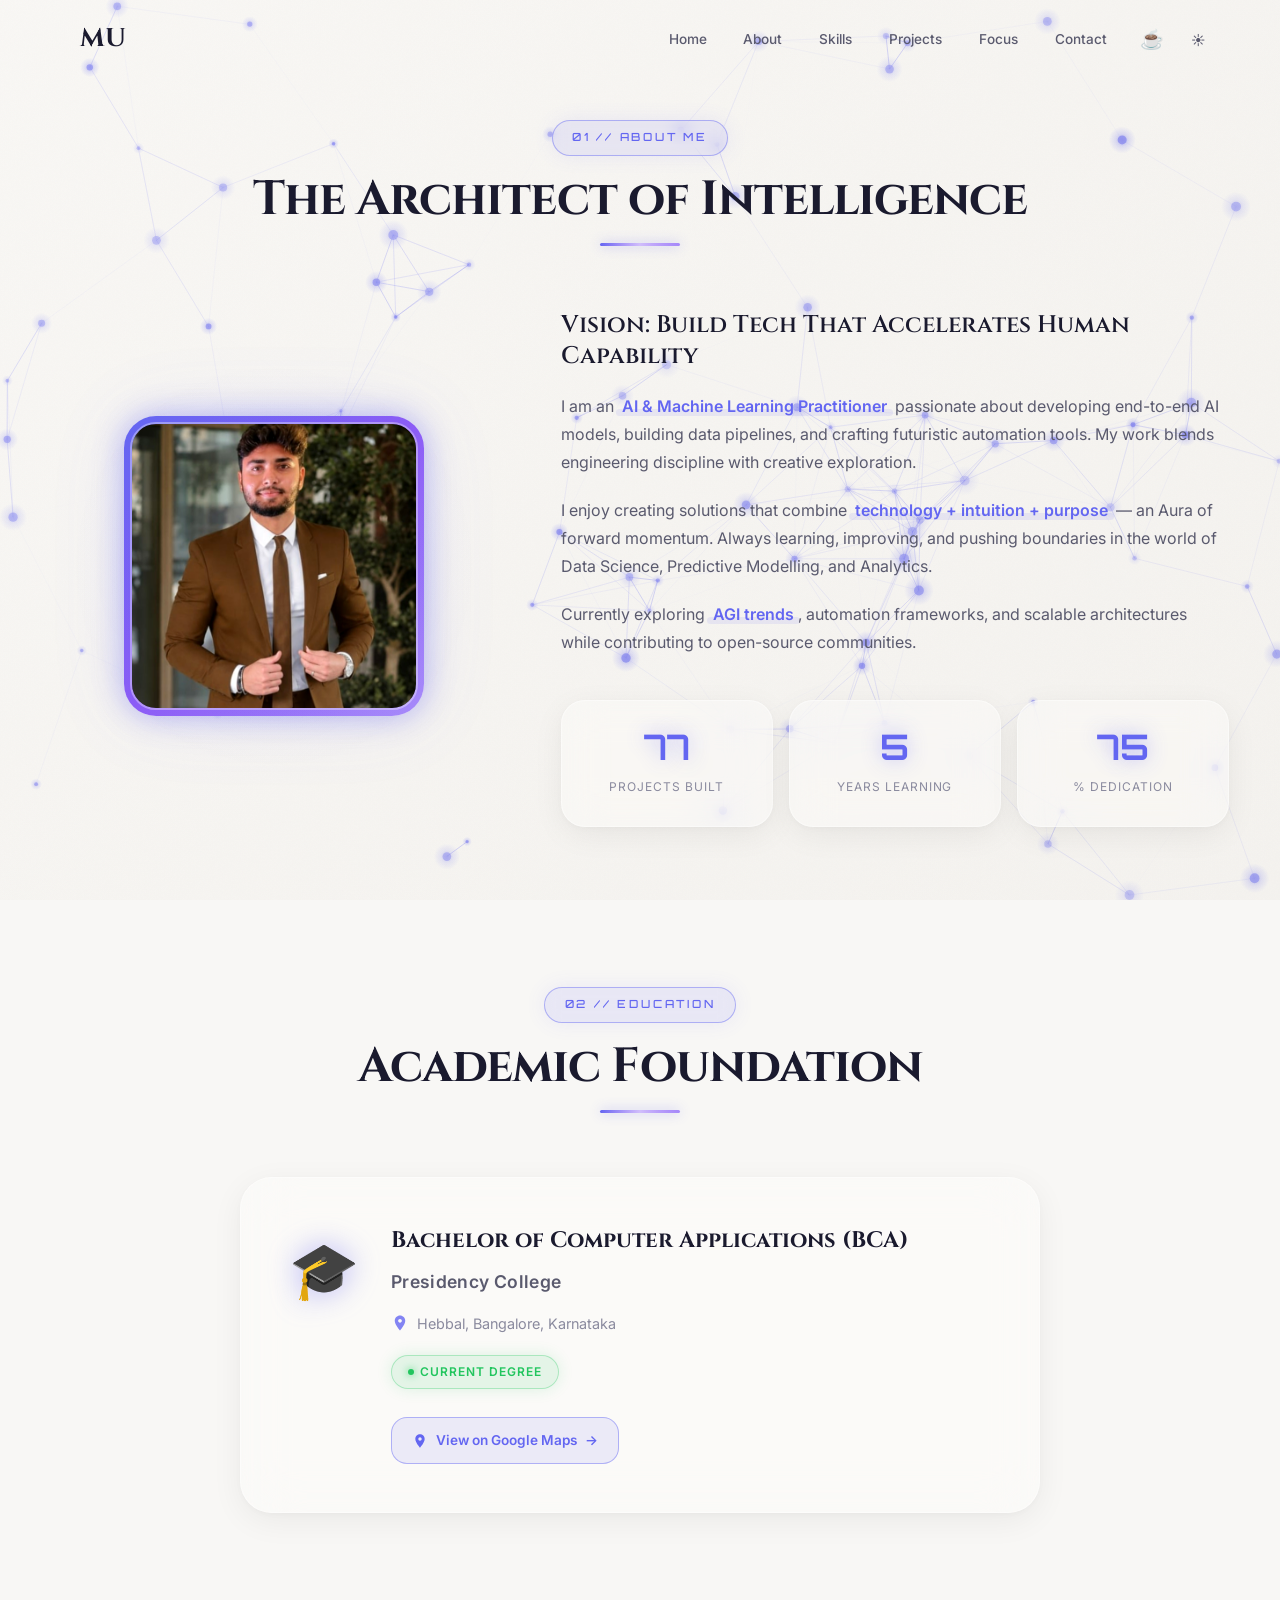
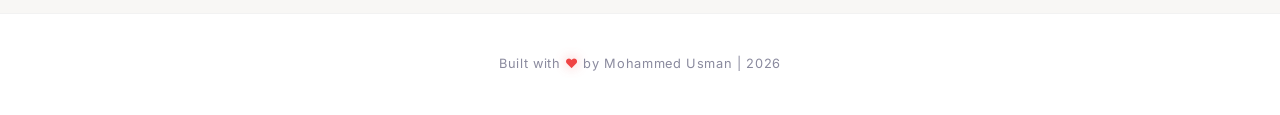
==== commit 50c50c56: "Add files via upload" ====
--- a/about.html
+++ b/about.html
@@ -69,17 +69,55 @@
                 </p>
                 <div class="about-stats">
                     <div class="stat-card">
-                        <span class="stat-number" data-count="5">0</span>
+                        <span class="stat-number" data-count="80">80</span>
+                        <span class="stat-label">Projects Built</span>
+                    </div>
+                    <div class="stat-card">
+                        <span class="stat-number" data-count="5">5</span>
                         <span class="stat-label">Years Learning</span>
                     </div>
                     <div class="stat-card">
-                        <span class="stat-number" data-count="20">0</span>
-                        <span class="stat-label">Projects Built</span>
-                    </div>
-                    <div class="stat-card">
-                        <span class="stat-number" data-count="100">0</span>
+                        <span class="stat-number" data-count="75">75</span>
                         <span class="stat-label">% Dedication</span>
                     </div>
+                </div>
+            </div>
+        </div>
+    </section>
+
+    <!-- EDUCATION SECTION -->
+    <section class="education" id="education">
+        <div class="section-header fade-in">
+            <span class="section-label">02 // Education</span>
+            <h2 class="section-title">Academic Foundation</h2>
+            <div class="section-divider"></div>
+        </div>
+        <div class="education-container">
+            <div class="education-card fade-in">
+                <div class="education-icon">🎓</div>
+                <div class="education-content">
+                    <div class="education-degree">Bachelor of Computer Applications (BCA)</div>
+                    <div class="education-institution">Presidency College</div>
+                    <div class="education-location">
+                        <svg viewBox="0 0 24 24" fill="currentColor">
+                            <path d="M12 2C8.13 2 5 5.13 5 9c0 5.25 7 13 7 13s7-7.75 7-13c0-3.87-3.13-7-7-7zm0 9.5c-1.38 0-2.5-1.12-2.5-2.5s1.12-2.5 2.5-2.5 2.5 1.12 2.5 2.5-1.12 2.5-2.5 2.5z"/>
+                        </svg>
+                        <span>Hebbal, Bangalore, Karnataka</span>
+                    </div>
+                    <div class="education-status">
+                        <span class="status-badge current">Current Degree</span>
+                    </div>
+                    <a href="https://maps.app.goo.gl/a1TeUGpNjGi5haCt5" target="_blank" rel="noopener noreferrer" class="education-location-link">
+                        <svg viewBox="0 0 24 24" fill="currentColor">
+                            <path d="M12 2C8.13 2 5 5.13 5 9c0 5.25 7 13 7 13s7-7.75 7-13c0-3.87-3.13-7-7-7zm0 9.5c-1.38 0-2.5-1.12-2.5-2.5s1.12-2.5 2.5-2.5 2.5 1.12 2.5 2.5-1.12 2.5-2.5 2.5z"/>
+                        </svg>
+                        View on Google Maps
+                        <span class="link-arrow">→</span>
+                    </a>
+                </div>
+                <div class="education-timeline">
+                    <div class="timeline-dot"></div>
+                    <div class="timeline-line"></div>
                 </div>
             </div>
         </div>
@@ -91,7 +129,5 @@
 
     <script src="main.js"></script>
 
-
-
 </body>
 </html>
--- a/theme.css
+++ b/theme.css
@@ -1,477 +1,131 @@
-/* ============================================
-   NEON COSMOS DESIGN SYSTEM v5.2
-   Intense Neural Web | Transparent Glass Cards
-   ============================================ */
+/* ==========================================================================
+   THEME.CSS v2 — Premium Design Token System
+   ========================================================================== */
 
 :root {
-    /* Core Backgrounds - Warm lavender light */
-    --bg-void: #faf5ff;
-    --bg-surface: rgba(255, 255, 255, 0.35);
-    --bg-elevated: rgba(243, 232, 255, 0.65);
+  /* LIGHT MODE — Warmer, more depth */
+  --bg-primary: #f8f7f5;
+  --bg-secondary: #ffffff;
+  --bg-tertiary: #f0eeeb;
+  --bg-elevated: rgba(255, 255, 255, 0.55);
 
-    /* Liquid Glass Layers - MORE TRANSPARENT */
-    --glass-10: rgba(255, 255, 255, 0.08);
-    --glass-20: rgba(255, 255, 255, 0.18);
-    --glass-30: rgba(255, 255, 255, 0.32);
-    --glass-40: rgba(255, 255, 255, 0.50);
-    --glass-50: rgba(255, 255, 255, 0.70);
+  --text-primary: #1a1a2e;
+  --text-secondary: #5a5a6e;
+  --text-tertiary: #8a8a9e;
+  --text-inverse: #ffffff;
 
-    /* Glass Borders */
-    --glass-border: rgba(124, 58, 237, 0.20);
-    --glass-border-hover: rgba(225, 29, 72, 0.55);
-    --glass-border-glow: rgba(6, 182, 212, 0.45);
+  --accent: #6366f1;
+  --accent-soft: #818cf8;
+  --accent-muted: rgba(99, 102, 241, 0.1);
+  --accent-glow: rgba(99, 102, 241, 0.45);
+  --accent-glow-strong: rgba(99, 102, 241, 0.7);
 
-    /* Neon Cosmos Accent Palette */
-    --accent-magenta: #e11d48;
-    --accent-rose: #f43f5e;
-    --accent-violet: #7c3aed;
-    --accent-purple: #a855f7;
-    --accent-cyan: #06b6d4;
-    --accent-gold: #f59e0b;
-    --accent-amber: #fbbf24;
-    --accent-teal: #14b8a6;
+  --border-subtle: rgba(0, 0, 0, 0.05);
+  --border-medium: rgba(0, 0, 0, 0.08);
+  --border-strong: rgba(0, 0, 0, 0.12);
+  --border-glass: rgba(255, 255, 255, 0.35);
 
-    --accent-glow: rgba(225, 29, 72, 0.22);
-    --accent-glow-strong: rgba(124, 58, 237, 0.35);
+  /* MUCH more transparent glass */
+  --glass-bg: rgba(255, 255, 255, 0.35);
+  --glass-bg-hover: rgba(255, 255, 255, 0.55);
+  --glass-border: rgba(255, 255, 255, 0.4);
+  --glass-border-hover: rgba(255, 255, 255, 0.7);
+  --glass-shadow: 0 8px 32px rgba(0, 0, 0, 0.06), 0 2px 8px rgba(0, 0, 0, 0.03);
+  --glass-shadow-hover: 0 20px 60px rgba(0, 0, 0, 0.12), 0 8px 24px rgba(0, 0, 0, 0.06);
 
-    /* Text Colors */
-    --text-primary: #1a0b2e;
-    --text-secondary: #4c1d95;
-    --text-muted: #7c3aed;
-    --text-light: #a78bfa;
+  --shadow-sm: 0 1px 3px rgba(0, 0, 0, 0.05);
+  --shadow-md: 0 4px 20px rgba(0, 0, 0, 0.08);
+  --shadow-lg: 0 16px 48px rgba(0, 0, 0, 0.1);
+  --shadow-xl: 0 32px 80px rgba(0, 0, 0, 0.14);
 
-    /* Gradients - Neon Cosmos */
-    --gradient-holographic: linear-gradient(135deg, #e11d48, #7c3aed, #06b6d4, #f59e0b);
-    --gradient-aurora: linear-gradient(135deg, rgba(225,29,72,0.12), rgba(124,58,237,0.10), rgba(6,182,212,0.08));
-    --gradient-shimmer: linear-gradient(105deg, transparent 30%, rgba(255,255,255,0.6) 45%, rgba(255,255,255,0.85) 50%, rgba(255,255,255,0.6) 55%, transparent 70%);
-    --gradient-text: linear-gradient(135deg, #e11d48 0%, #7c3aed 50%, #06b6d4 100%);
+  --glow-accent: 0 0 30px var(--accent-glow), 0 0 80px var(--accent-muted);
+  --glow-soft: 0 0 40px rgba(99, 102, 241, 0.2);
+  --glow-strong: 0 0 60px rgba(99, 102, 241, 0.3);
 
-    /* Glows - STRONGER */
-    --neon-glow: 0 0 30px rgba(225, 29, 72, 0.25), 0 0 70px rgba(124, 58, 237, 0.15);
-    --neon-glow-strong: 0 0 40px rgba(225, 29, 72, 0.35), 0 0 100px rgba(124, 58, 237, 0.25), 0 0 60px rgba(6, 182, 212, 0.18);
+  --gradient-hero: linear-gradient(135deg, #faf8f5 0%, #f0ede8 50%, #e8e4de 100%);
+  --gradient-card: linear-gradient(180deg, rgba(255,255,255,0.5) 0%, rgba(255,255,255,0.2) 100%);
+  --gradient-accent: linear-gradient(135deg, #6366f1 0%, #8b5cf6 50%, #a78bfa 100%);
+  --gradient-shine: linear-gradient(105deg, transparent 35%, rgba(255,255,255,0.5) 45%, rgba(255,255,255,0.7) 50%, rgba(255,255,255,0.5) 55%, transparent 65%);
 
-    /* Shadows */
-    --shadow-sm: 0 2px 10px rgba(26, 11, 46, 0.06), 0 1px 3px rgba(26, 11, 46, 0.04), inset 0 1px 0 rgba(255,255,255,0.6);
-    --shadow-md: 0 10px 40px rgba(124, 58, 237, 0.12), 0 3px 10px rgba(225, 29, 72, 0.06), inset 0 1px 0 rgba(255,255,255,0.4);
-    --shadow-lg: 0 25px 70px rgba(124, 58, 237, 0.16), 0 5px 20px rgba(225, 29, 72, 0.10), inset 0 1px 0 rgba(255,255,255,0.3);
-    --shadow-xl: 0 35px 90px rgba(124, 58, 237, 0.20), 0 10px 30px rgba(225, 29, 72, 0.12), inset 0 1px 0 rgba(255,255,255,0.2);
-    --shadow-inset-light: inset 1px 1px 3px rgba(255,255,255,0.8), inset 0px 0px 1px rgba(255,255,255,0.6);
-    --shadow-inset-dark: inset -1px -1px 3px rgba(26, 11, 46, 0.06);
+  --noise-opacity: 0.02;
+  --overlay-opacity: 0.25;
 
-    /* Typography */
-    --font-ancient: 'Cinzel', serif;
-    --font-modern: 'Inter', sans-serif;
-    --font-tech: 'Orbitron', monospace;
+  --font-display: 'Cinzel', serif;
+  --font-body: 'Inter', sans-serif;
+  --font-mono: 'Orbitron', monospace;
 
-    /* Transitions */
-    --transition-smooth: transform 0.5s cubic-bezier(0.23, 1, 0.32, 1), opacity 0.5s cubic-bezier(0.23, 1, 0.32, 1), box-shadow 0.5s ease;
-    --transition-bounce: transform 0.6s cubic-bezier(0.34, 1.56, 0.64, 1), opacity 0.6s cubic-bezier(0.34, 1.56, 0.64, 1);
+  --radius-sm: 10px;
+  --radius-md: 16px;
+  --radius-lg: 24px;
+  --radius-xl: 32px;
+  --radius-full: 9999px;
 
-    /* Radius */
-    --radius-sm: 16px;
-    --radius-md: 24px;
-    --radius-lg: 32px;
-    --radius-xl: 48px;
-    --radius-pill: 100px;
-
-    /* Cursor */
-    --cursor-glow-color: rgba(225, 29, 72, 0.06);
-    --liquid-gradient: linear-gradient(135deg, rgba(225,29,72,0.06) 0%, rgba(124,58,237,0.05) 50%, rgba(6,182,212,0.04) 100%);
+  --transition-fast: 0.15s cubic-bezier(0.4, 0, 0.2, 1);
+  --transition-base: 0.35s cubic-bezier(0.4, 0, 0.2, 1);
+  --transition-slow: 0.6s cubic-bezier(0.4, 0, 0.2, 1);
+  --transition-smooth: 0.7s cubic-bezier(0.16, 1, 0.3, 1);
+  --transition-spring: 0.5s cubic-bezier(0.34, 1.56, 0.64, 1);
+  --transition-bounce: 0.6s cubic-bezier(0.68, -0.55, 0.265, 1.55);
 }
 
 [data-theme="dark"] {
-    --bg-void: #050508;
-    --bg-surface: rgba(15, 15, 25, 0.45);
-    --bg-elevated: rgba(25, 25, 40, 0.65);
+  --bg-primary: #0c0c14;
+  --bg-secondary: #12121e;
+  --bg-tertiary: #1a1a2c;
+  --bg-elevated: rgba(18, 18, 30, 0.55);
 
-    --glass-10: rgba(255, 255, 255, 0.03);
-    --glass-20: rgba(255, 255, 255, 0.06);
-    --glass-30: rgba(255, 255, 255, 0.10);
-    --glass-40: rgba(255, 255, 255, 0.16);
-    --glass-50: rgba(255, 255, 255, 0.22);
+  --text-primary: #f0f0f5;
+  --text-secondary: #a0a0b5;
+  --text-tertiary: #6a6a80;
+  --text-inverse: #1a1a2e;
 
-    --glass-border: rgba(225, 29, 72, 0.20);
-    --glass-border-hover: rgba(225, 29, 72, 0.60);
-    --glass-border-glow: rgba(6, 182, 212, 0.50);
+  --accent: #818cf8;
+  --accent-soft: #a5b4fc;
+  --accent-muted: rgba(129, 140, 248, 0.1);
+  --accent-glow: rgba(129, 140, 248, 0.5);
+  --accent-glow-strong: rgba(129, 140, 248, 0.75);
 
-    --text-primary: #f5f3ff;
-    --text-secondary: #ddd6fe;
-    --text-muted: #a78bfa;
-    --text-light: #7c3aed;
+  --border-subtle: rgba(255, 255, 255, 0.04);
+  --border-medium: rgba(255, 255, 255, 0.07);
+  --border-strong: rgba(255, 255, 255, 0.1);
+  --border-glass: rgba(255, 255, 255, 0.06);
 
-    --shadow-sm: 0 2px 10px rgba(0, 0, 0, 0.40), 0 1px 3px rgba(0,0,0,0.30), inset 0 1px 0 rgba(255,255,255,0.05);
-    --shadow-md: 0 10px 40px rgba(0, 0, 0, 0.50), 0 3px 10px rgba(225, 29, 72, 0.12), inset 0 1px 0 rgba(255,255,255,0.04);
-    --shadow-lg: 0 25px 70px rgba(0, 0, 0, 0.60), 0 5px 20px rgba(124, 58, 237, 0.15), inset 0 1px 0 rgba(255,255,255,0.03);
-    --shadow-xl: 0 35px 90px rgba(0, 0, 0, 0.70), 0 10px 30px rgba(225, 29, 72, 0.16), inset 0 1px 0 rgba(255,255,255,0.02);
-    --shadow-inset-light: inset 1px 1px 3px rgba(255,255,255,0.05), inset 0px 0px 1px rgba(255,255,255,0.03);
-    --shadow-inset-dark: inset -1px -1px 3px rgba(0, 0, 0, 0.40);
+  --glass-bg: rgba(20, 20, 35, 0.35);
+  --glass-bg-hover: rgba(30, 30, 50, 0.55);
+  --glass-border: rgba(255, 255, 255, 0.08);
+  --glass-border-hover: rgba(255, 255, 255, 0.18);
+  --glass-shadow: 0 8px 32px rgba(0, 0, 0, 0.3), 0 2px 8px rgba(0, 0, 0, 0.2);
+  --glass-shadow-hover: 0 20px 60px rgba(0, 0, 0, 0.4), 0 8px 24px rgba(0, 0, 0, 0.25);
 
-    --accent-glow: rgba(225, 29, 72, 0.18);
-    --cursor-glow-color: rgba(225, 29, 72, 0.05);
-    --liquid-gradient: linear-gradient(135deg, rgba(225,29,72,0.05) 0%, rgba(124,58,237,0.04) 50%, rgba(6,182,212,0.03) 100%);
+  --shadow-sm: 0 1px 3px rgba(0, 0, 0, 0.25);
+  --shadow-md: 0 4px 20px rgba(0, 0, 0, 0.35);
+  --shadow-lg: 0 16px 48px rgba(0, 0, 0, 0.4);
+  --shadow-xl: 0 32px 80px rgba(0, 0, 0, 0.5);
+
+  --glow-accent: 0 0 30px var(--accent-glow), 0 0 80px var(--accent-muted);
+  --glow-soft: 0 0 50px rgba(129, 140, 248, 0.18);
+  --glow-strong: 0 0 70px rgba(129, 140, 248, 0.28);
+
+  --gradient-hero: linear-gradient(135deg, #0a0a12 0%, #12121e 50%, #1a1a30 100%);
+  --gradient-card: linear-gradient(180deg, rgba(30,30,50,0.4) 0%, rgba(20,20,35,0.2) 100%);
+  --gradient-accent: linear-gradient(135deg, #818cf8 0%, #a78bfa 50%, #c4b5fd 100%);
+  --gradient-shine: linear-gradient(105deg, transparent 35%, rgba(255,255,255,0.1) 45%, rgba(255,255,255,0.15) 50%, rgba(255,255,255,0.1) 55%, transparent 65%);
+
+  --noise-opacity: 0.03;
+  --overlay-opacity: 0.4;
 }
 
 *, *::before, *::after {
-    margin: 0;
-    padding: 0;
-    box-sizing: border-box;
+  transition: background-color 0.4s cubic-bezier(0.4, 0, 0.2, 1),
+              border-color 0.4s cubic-bezier(0.4, 0, 0.2, 1),
+              box-shadow 0.4s cubic-bezier(0.4, 0, 0.2, 1),
+              color 0.3s cubic-bezier(0.4, 0, 0.2, 1);
 }
 
-html {
-    scroll-behavior: smooth;
-    scroll-padding-top: 100px;
-    font-size: 16px;
-    -webkit-font-smoothing: antialiased;
-    -moz-osx-font-smoothing: grayscale;
-    overflow-x: hidden;
+@media (prefers-reduced-motion: reduce) {
+  *, *::before, *::after {
+    animation-duration: 0.01ms !important;
+    animation-iteration-count: 1 !important;
+    transition-duration: 0.01ms !important;
+  }
 }
-
-body {
-    font-family: var(--font-modern);
-    background: var(--bg-void);
-    color: var(--text-secondary);
-    overflow-x: hidden;
-    line-height: 1.7;
-    min-height: 100vh;
-    min-height: 100dvh;
-    position: relative;
-    transition: background-color 0.8s ease, color 0.6s ease;
-}
-
-/* ============================================
-   NEON SKELETON LOADER
-   ============================================ */
-.skeleton-loader {
-    position: fixed;
-    inset: 0;
-    background: var(--bg-void);
-    z-index: 100000;
-    display: flex;
-    flex-direction: column;
-    align-items: center;
-    justify-content: center;
-    transition: opacity 0.8s cubic-bezier(0.23, 1, 0.32, 1), visibility 0.8s ease;
-}
-
-.skeleton-loader.hidden {
-    opacity: 0;
-    visibility: hidden;
-    pointer-events: none;
-}
-
-.skeleton-prism {
-    width: 80px;
-    height: 80px;
-    position: relative;
-    border-radius: 24px;
-    background: linear-gradient(135deg, var(--glass-20), var(--glass-30));
-    border: 2px solid var(--glass-border);
-    backdrop-filter: blur(30px) saturate(2);
-    -webkit-backdrop-filter: blur(30px) saturate(2);
-    box-shadow: var(--neon-glow), var(--shadow-lg);
-    animation: skeletonSpin 3s linear infinite, skeletonPulse 2s ease-in-out infinite;
-    overflow: hidden;
-}
-
-.skeleton-prism::before {
-    content: '';
-    position: absolute;
-    inset: 0;
-    background: var(--gradient-holographic);
-    opacity: 0.4;
-    animation: skeletonGradient 4s linear infinite;
-    background-size: 300% 300%;
-}
-
-.skeleton-prism::after {
-    content: '';
-    position: absolute;
-    inset: 6px;
-    border-radius: 18px;
-    background: var(--bg-void);
-    opacity: 0.85;
-    box-shadow: inset 0 2px 8px rgba(0,0,0,0.1);
-}
-
-@keyframes skeletonSpin {
-    0% { transform: rotate(0deg) scale(1); }
-    50% { transform: rotate(180deg) scale(1.08); }
-    100% { transform: rotate(360deg) scale(1); }
-}
-
-@keyframes skeletonPulse {
-    0%, 100% { box-shadow: 0 0 30px rgba(225,29,72,0.35), 0 0 70px rgba(124,58,237,0.18); }
-    50% { box-shadow: 0 0 70px rgba(225,29,72,0.55), 0 0 140px rgba(124,58,237,0.30); }
-}
-
-@keyframes skeletonGradient {
-    0% { background-position: 0% 50%; }
-    50% { background-position: 100% 50%; }
-    100% { background-position: 0% 50%; }
-}
-
-.skeleton-text {
-    margin-top: 2rem;
-    font-family: var(--font-tech);
-    font-size: 0.85rem;
-    color: var(--accent-magenta);
-    letter-spacing: 6px;
-    animation: skeletonTextFade 1.5s ease-in-out infinite;
-    font-weight: 500;
-    text-shadow: 0 0 30px rgba(225,29,72,0.6);
-}
-
-@keyframes skeletonTextFade {
-    0%, 100% { opacity: 0.3; }
-    50% { opacity: 1; }
-}
-
-/* ============================================
-   NEURAL WEB BACKGROUND CANVAS
-   ============================================ */
-.bg-canvas {
-    position: fixed;
-    top: 0;
-    left: 0;
-    width: 100%;
-    height: 100%;
-    z-index: -3;
-    background: var(--bg-void);
-    overflow: hidden;
-    pointer-events: none;
-}
-
-.bg-overlay {
-    position: fixed;
-    top: 0;
-    left: 0;
-    width: 100%;
-    height: 100%;
-    z-index: -2;
-    background: var(--liquid-gradient);
-    pointer-events: none;
-    animation: auroraPulse 12s ease-in-out infinite alternate;
-}
-
-@keyframes auroraPulse {
-    0% { opacity: 0.4; }
-    50% { opacity: 1; }
-    100% { opacity: 0.6; }
-}
-
-.bg-noise {
-    position: fixed;
-    top: 0;
-    left: 0;
-    width: 100%;
-    height: 100%;
-    z-index: -1;
-    opacity: 0.02;
-    pointer-events: none;
-    background-image: url("data:image/svg+xml,%3Csvg viewBox='0 0 512 512' xmlns='http://www.w3.org/2000/svg'%3E%3Cfilter id='noiseFilter'%3E%3CfeTurbulence type='fractalNoise' baseFrequency='0.65' numOctaves='4' stitchTiles='stitch'/%3E%3C/filter%3E%3Crect width='100%25' height='100%25' filter='url(%23noiseFilter)'/%3E%3C/svg%3E");
-}
-
-/* ============================================
-   THEME TOGGLE - Neon Glass
-   ============================================ */
-.theme-toggle {
-    position: relative;
-    width: 50px;
-    height: 50px;
-    border-radius: 50%;
-    border: none;
-    cursor: pointer;
-    display: flex;
-    align-items: center;
-    justify-content: center;
-    font-size: 1.3rem;
-    background: linear-gradient(135deg, var(--glass-20), var(--glass-30));
-    backdrop-filter: blur(24px) saturate(2);
-    -webkit-backdrop-filter: blur(24px) saturate(2);
-    border: 1.5px solid var(--glass-border);
-    box-shadow: var(--shadow-md), var(--shadow-inset-light), var(--shadow-inset-dark);
-    transition: var(--transition-bounce);
-    z-index: 1001;
-    -webkit-tap-highlight-color: transparent;
-    overflow: hidden;
-    will-change: transform;
-}
-
-.theme-toggle:hover {
-    transform: scale(1.2) rotate(15deg);
-    border-color: var(--glass-border-hover);
-    box-shadow: var(--neon-glow), var(--shadow-lg), var(--shadow-inset-light);
-}
-
-.theme-toggle:active {
-    transform: scale(0.9);
-}
-
-.theme-toggle .theme-icon {
-    position: relative;
-    z-index: 2;
-    transition: transform 0.5s cubic-bezier(0.34, 1.56, 0.64, 1);
-    filter: drop-shadow(0 0 10px var(--accent-glow));
-}
-
-.theme-toggle:hover .theme-icon {
-    transform: scale(1.3) rotate(-10deg);
-}
-
-.theme-toggle::before {
-    content: '';
-    position: absolute;
-    bottom: 0;
-    left: 0;
-    width: 100%;
-    height: 0%;
-    background: var(--gradient-holographic);
-    border-radius: 50%;
-    transition: height 0.7s cubic-bezier(0.23, 1, 0.32, 1);
-    z-index: 0;
-    opacity: 0.25;
-}
-
-.theme-toggle:hover::before {
-    height: 100%;
-}
-
-/* ============================================
-   SEARCH BAR - Neon Glass
-   ============================================ */
-.search-container {
-    max-width: 700px;
-    margin: 0 auto 3rem;
-    position: relative;
-    z-index: 10;
-}
-
-.search-wrapper {
-    position: relative;
-    display: flex;
-    align-items: center;
-}
-
-.search-input {
-    width: 100%;
-    padding: 18px 28px 18px 56px;
-    font-family: var(--font-modern);
-    font-size: 1rem;
-    color: var(--text-primary);
-    background: linear-gradient(135deg, var(--glass-20), var(--glass-30));
-    backdrop-filter: blur(30px) saturate(2);
-    -webkit-backdrop-filter: blur(30px) saturate(2);
-    border: 1.5px solid var(--glass-border);
-    border-radius: var(--radius-pill);
-    outline: none;
-    transition: var(--transition-bounce);
-    box-shadow: var(--shadow-md), var(--shadow-inset-light), var(--shadow-inset-dark);
-    will-change: transform, box-shadow;
-}
-
-.search-input::placeholder {
-    color: var(--text-muted);
-    opacity: 0.6;
-}
-
-.search-input:focus {
-    border-color: var(--accent-magenta);
-    box-shadow: var(--neon-glow), var(--shadow-lg), var(--shadow-inset-light);
-    transform: translateY(-3px) scale(1.01);
-}
-
-.search-icon {
-    position: absolute;
-    left: 22px;
-    width: 20px;
-    height: 20px;
-    fill: none;
-    stroke: var(--accent-magenta);
-    stroke-width: 2;
-    opacity: 0.6;
-    pointer-events: none;
-    transition: var(--transition-smooth);
-}
-
-.search-input:focus + .search-icon,
-.search-wrapper:focus-within .search-icon {
-    opacity: 1;
-    transform: scale(1.1);
-    stroke: var(--accent-violet);
-    filter: drop-shadow(0 0 8px var(--accent-glow));
-}
-
-.search-clear {
-    position: absolute;
-    right: 20px;
-    background: none;
-    border: none;
-    cursor: pointer;
-    font-size: 1.2rem;
-    color: var(--text-muted);
-    opacity: 0;
-    transition: var(--transition-smooth);
-    padding: 4px;
-    border-radius: 50%;
-    width: 32px;
-    height: 32px;
-    display: flex;
-    align-items: center;
-    justify-content: center;
-    -webkit-tap-highlight-color: transparent;
-}
-
-.search-clear.visible {
-    opacity: 0.6;
-}
-
-.search-clear:hover {
-    opacity: 1;
-    background: var(--bg-elevated);
-    color: var(--accent-rose);
-    transform: rotate(90deg);
-}
-
-.search-results-count {
-    text-align: center;
-    font-family: var(--font-tech);
-    font-size: 0.85rem;
-    color: var(--text-muted);
-    margin-top: 1rem;
-    letter-spacing: 1px;
-    opacity: 0;
-    transform: translateY(-10px);
-    transition: var(--transition-smooth);
-    will-change: transform, opacity;
-}
-
-.search-results-count.visible {
-    opacity: 1;
-    transform: translateY(0);
-}
-
-.no-results {
-    text-align: center;
-    padding: 4rem 2rem;
-    display: none;
-}
-
-.no-results.visible {
-    display: block;
-}
-
-.no-results-icon {
-    font-size: 4rem;
-    margin-bottom: 1rem;
-    opacity: 0.5;
-}
-
-.no-results h3 {
-    font-family: var(--font-ancient);
-    color: var(--text-primary);
-    margin-bottom: 0.5rem;
-}
-
-.no-results p {
-    color: var(--text-muted);
-}
--- a/style.css
+++ b/style.css
@@ -1,2888 +1,3081 @@
-/* ============================================
-   NEON COSMOS - MAIN STYLES v5.0
-   Professional Hover | No Tilt | 3D Background
-   ============================================ */
-
-@import url('https://fonts.googleapis.com/css2?family=Cinzel:wght@400;600;700;900&family=Inter:wght@300;400;500;600;700&family=Orbitron:wght@400;500;700;900&display=swap');
-
-* { margin: 0; padding: 0; box-sizing: border-box; }
+/* ==========================================================================
+   STYLE.CSS v2 — Premium Portfolio Styles
+   ========================================================================== */
+
+*, *::before, *::after {
+  margin: 0;
+  padding: 0;
+  box-sizing: border-box;
+}
 
 html {
-    scroll-behavior: smooth;
-    scroll-padding-top: 100px;
-    font-size: 16px;
-    -webkit-font-smoothing: antialiased;
-    -moz-osx-font-smoothing: grayscale;
-    overflow-x: hidden;
+  scroll-behavior: smooth;
+  -webkit-font-smoothing: antialiased;
+  -moz-osx-font-smoothing: grayscale;
+  text-rendering: optimizeLegibility;
 }
 
 body {
-    font-family: var(--font-modern);
-    background: var(--bg-void);
-    color: var(--text-secondary);
-    overflow-x: hidden;
-    line-height: 1.7;
-    min-height: 100vh;
-    min-height: 100dvh;
-    position: relative;
-    transition: background-color 0.8s ease, color 0.6s ease;
-}
-
-/* ============================================
-   NAVBAR - Floating Neon Glass
-   ============================================ */
+  font-family: var(--font-body);
+  background: var(--bg-primary);
+  color: var(--text-primary);
+  line-height: 1.6;
+  overflow-x: hidden;
+  min-height: 100vh;
+  position: relative;
+}
+
+::selection {
+  background: var(--accent-muted);
+  color: var(--accent);
+}
+
+::-webkit-scrollbar {
+  width: 5px;
+}
+
+::-webkit-scrollbar-track {
+  background: transparent;
+}
+
+::-webkit-scrollbar-thumb {
+  background: var(--border-medium);
+  border-radius: var(--radius-full);
+}
+
+::-webkit-scrollbar-thumb:hover {
+  background: var(--text-tertiary);
+}
+
+/* --------------------------------------------------------------------------
+   BACKGROUND SYSTEM — Much more visible
+   -------------------------------------------------------------------------- */
+.bg-canvas {
+  position: fixed;
+  inset: 0;
+  z-index: 0;
+  pointer-events: none;
+}
+
+#particleCanvas {
+  width: 100%;
+  height: 100%;
+  display: block;
+}
+
+.bg-overlay {
+  position: fixed;
+  inset: 0;
+  z-index: 1;
+  pointer-events: none;
+  background: var(--gradient-hero);
+  opacity: var(--overlay-opacity);
+}
+
+.bg-noise {
+  position: fixed;
+  inset: 0;
+  z-index: 2;
+  pointer-events: none;
+  opacity: var(--noise-opacity);
+  background-image: url("data:image/svg+xml,%3Csvg viewBox='0 0 256 256' xmlns='http://www.w3.org/2000/svg'%3E%3Cfilter id='noise'%3E%3CfeTurbulence type='fractalNoise' baseFrequency='0.9' numOctaves='4' stitchTiles='stitch'/%3E%3C/filter%3E%3Crect width='100%25' height='100%25' filter='url(%23noise)'/%3E%3C/svg%3E");
+  background-repeat: repeat;
+  background-size: 256px 256px;
+}
+
+/* --------------------------------------------------------------------------
+   SKELETON LOADER
+   -------------------------------------------------------------------------- */
+.skeleton-loader {
+  position: fixed;
+  inset: 0;
+  z-index: 9999;
+  background: var(--bg-primary);
+  display: flex;
+  flex-direction: column;
+  align-items: center;
+  justify-content: center;
+  gap: 2rem;
+  transition: opacity 0.8s cubic-bezier(0.16, 1, 0.3, 1),
+              visibility 0.8s cubic-bezier(0.16, 1, 0.3, 1);
+}
+
+.skeleton-loader.hidden {
+  opacity: 0;
+  visibility: hidden;
+  pointer-events: none;
+}
+
+.skeleton-prism {
+  width: 72px;
+  height: 72px;
+  background: var(--gradient-accent);
+  border-radius: var(--radius-md);
+  position: relative;
+  animation: prismFloat 2.5s ease-in-out infinite;
+  box-shadow: var(--glow-accent);
+}
+
+.skeleton-prism::before {
+  content: '';
+  position: absolute;
+  inset: -6px;
+  border-radius: inherit;
+  background: linear-gradient(135deg, var(--accent), transparent, var(--accent-soft));
+  opacity: 0.6;
+  filter: blur(16px);
+  animation: prismGlow 2.5s ease-in-out infinite;
+}
+
+.skeleton-text {
+  font-family: var(--font-mono);
+  font-size: 0.75rem;
+  letter-spacing: 0.35em;
+  color: var(--text-secondary);
+  text-transform: uppercase;
+  animation: textPulse 1.5s ease-in-out infinite;
+}
+
+@keyframes prismFloat {
+  0%, 100% { transform: translateY(0) rotate(0deg); }
+  50% { transform: translateY(-16px) rotate(6deg); }
+}
+
+@keyframes prismGlow {
+  0%, 100% { opacity: 0.4; transform: scale(1); }
+  50% { opacity: 0.8; transform: scale(1.15); }
+}
+
+@keyframes textPulse {
+  0%, 100% { opacity: 0.4; }
+  50% { opacity: 1; }
+}
+
+/* --------------------------------------------------------------------------
+   NAVBAR — Glass with MORE visibility
+   -------------------------------------------------------------------------- */
 .navbar {
-    position: fixed;
-    top: 20px;
-    left: 50%;
-    transform: translateX(-50%);
-    z-index: 1000;
-    padding: 0 2rem;
-    height: 72px;
-    display: flex;
-    align-items: center;
-    justify-content: space-between;
-    width: 92%;
-    max-width: 1200px;
-    background: linear-gradient(135deg, var(--glass-10), var(--glass-20));
-    backdrop-filter: blur(40px) saturate(2) brightness(1.05);
-    -webkit-backdrop-filter: blur(40px) saturate(2) brightness(1.05);
-    border-radius: var(--radius-lg);
-    border: 1.5px solid var(--glass-border);
-    box-shadow: var(--shadow-lg), var(--shadow-inset-light);
-    transition: var(--transition-smooth);
-    will-change: transform;
+  position: fixed;
+  top: 0;
+  left: 0;
+  right: 0;
+  z-index: 1000;
+  height: 80px;
+  display: flex;
+  align-items: center;
+  justify-content: space-between;
+  padding: 0 5vw;
+  background: transparent;
+  border-bottom: 1px solid transparent;
+  transition: height 0.4s var(--transition-smooth),
+              background 0.4s var(--transition-base),
+              border-color 0.4s var(--transition-base),
+              box-shadow 0.4s var(--transition-base),
+              backdrop-filter 0.4s var(--transition-base);
 }
 
 .navbar.scrolled {
-    background: linear-gradient(135deg, var(--glass-10), var(--glass-20));
-    box-shadow: var(--shadow-xl), var(--shadow-inset-light);
-    top: 12px;
-    height: 66px;
-    border-color: var(--glass-border-hover);
-    width: 88%;
+  height: 64px;
+  background: var(--glass-bg);
+  backdrop-filter: blur(16px) saturate(140%);
+  -webkit-backdrop-filter: blur(16px) saturate(140%);
+  border-bottom: 1px solid var(--border-glass);
+  box-shadow: var(--glass-shadow);
 }
 
 .nav-logo {
-    font-family: var(--font-ancient);
-    font-size: 1.7rem;
-    font-weight: 700;
-    background: var(--gradient-text);
-    -webkit-background-clip: text;
-    -webkit-text-fill-color: transparent;
-    background-clip: text;
-    text-decoration: none;
-    letter-spacing: 2px;
-    position: relative;
-    transition: var(--transition-bounce);
-    padding: 8px 18px;
-    border-radius: var(--radius-sm);
-    border: 1.5px solid transparent;
-    will-change: transform;
-    display: inline-block;
+  font-family: var(--font-display);
+  font-size: 1.6rem;
+  font-weight: 700;
+  color: var(--text-primary);
+  text-decoration: none;
+  letter-spacing: 0.05em;
+  position: relative;
+  padding: 0.5rem 1rem;
+  border-radius: var(--radius-md);
+  transition: all 0.3s var(--transition-base);
+}
+
+.nav-logo::before {
+  content: '';
+  position: absolute;
+  inset: 0;
+  border-radius: inherit;
+  background: var(--accent-muted);
+  opacity: 0;
+  transform: scale(0.8);
+  transition: all 0.3s var(--transition-spring);
+}
+
+.nav-logo:hover::before {
+  opacity: 1;
+  transform: scale(1);
 }
 
 .nav-logo:hover {
-    transform: scale(1.1) translateY(-2px);
-    filter: drop-shadow(0 0 20px rgba(225,29,72,0.5));
-    border-color: var(--glass-border-hover);
-    background: linear-gradient(135deg, var(--glass-10), var(--glass-20));
-    -webkit-background-clip: initial;
-    -webkit-text-fill-color: initial;
-    background-clip: initial;
-    color: var(--accent-magenta);
+  color: var(--accent);
+  transform: scale(1.05);
 }
 
 .nav-links {
-    display: flex;
-    gap: 0.4rem;
-    list-style: none;
-    align-items: center;
-    margin: 0;
-    padding: 0;
-}
-
-.nav-links a {
-    font-family: var(--font-modern);
-    font-size: 0.8rem;
-    font-weight: 600;
-    color: var(--text-muted);
-    text-decoration: none;
-    letter-spacing: 0.5px;
-    position: relative;
-    transition: var(--transition-smooth);
-    padding: 10px 16px;
-    border-radius: var(--radius-sm);
-    border: 1.5px solid transparent;
-    white-space: nowrap;
-    overflow: hidden;
-    will-change: transform, color;
-    display: inline-block;
-}
-
-.nav-links a::after {
-    content: '';
-    position: absolute;
-    bottom: 6px;
-    left: 50%;
-    width: 0;
-    height: 2px;
-    background: var(--gradient-holographic);
-    border-radius: 2px;
-    transition: all 0.4s cubic-bezier(0.23, 1, 0.32, 1);
-    transform: translateX(-50%);
-    box-shadow: 0 0 12px rgba(225,29,72,0.5);
+  display: flex;
+  align-items: center;
+  gap: 0.3rem;
+  list-style: none;
+}
+
+.nav-links li {
+  position: relative;
+}
+
+.nav-links a,
+.nav-links button {
+  display: flex;
+  align-items: center;
+  gap: 0.4rem;
+  padding: 0.6rem 1rem;
+  font-family: var(--font-body);
+  font-size: 0.85rem;
+  font-weight: 500;
+  color: var(--text-secondary);
+  text-decoration: none;
+  background: none;
+  border: none;
+  cursor: pointer;
+  border-radius: var(--radius-md);
+  position: relative;
+  overflow: hidden;
+  transition: all 0.3s var(--transition-base);
+}
+
+.nav-links a::after,
+.nav-links button::after {
+  content: '';
+  position: absolute;
+  bottom: 4px;
+  left: 50%;
+  width: 0;
+  height: 2px;
+  background: var(--gradient-accent);
+  border-radius: var(--radius-full);
+  transform: translateX(-50%);
+  transition: width 0.35s var(--transition-spring);
+}
+
+.nav-links a:hover,
+.nav-links button:hover {
+  color: var(--text-primary);
+  background: var(--border-subtle);
+  transform: translateY(-1px);
 }
 
 .nav-links a:hover::after,
-.nav-links a.active::after {
-    width: 60%;
-}
-
-.nav-links a:hover,
+.nav-links button:hover::after {
+  width: 60%;
+}
+
 .nav-links a.active {
-    color: var(--accent-magenta);
-    background: linear-gradient(135deg, var(--glass-10), transparent);
-    border-color: var(--glass-border);
-    box-shadow: var(--shadow-sm);
-}
-
-.nav-links a.active {
-    color: var(--accent-violet);
-    font-weight: 700;
-    background: linear-gradient(135deg, rgba(225,29,72,0.06), transparent);
-    text-shadow: 0 0 30px rgba(225,29,72,0.35);
+  color: var(--accent);
+  background: var(--accent-muted);
+}
+
+.coffee-btn {
+  font-size: 1.2rem !important;
+  padding: 0.6rem 0.8rem !important;
+}
+
+.coffee-btn:hover {
+  transform: scale(1.15) rotate(-8deg) !important;
+}
+
+.theme-toggle {
+  border-radius: var(--radius-full) !important;
+  padding: 0.6rem !important;
+}
+
+.theme-icon {
+  display: inline-block;
+  transition: transform 0.5s var(--transition-spring);
+}
+
+.theme-toggle:hover .theme-icon {
+  transform: rotate(180deg) scale(1.2);
 }
 
 .mobile-menu-btn {
-    display: none;
-    flex-direction: column;
-    gap: 5px;
-    cursor: pointer;
-    padding: 12px;
-    background: linear-gradient(135deg, var(--glass-10), var(--glass-20));
-    border: 1.5px solid var(--glass-border);
-    border-radius: var(--radius-sm);
-    box-shadow: var(--shadow-sm), var(--shadow-inset-light);
-    z-index: 1001;
-    transition: var(--transition-smooth);
-    -webkit-tap-highlight-color: transparent;
-    will-change: transform;
+  display: none;
+  flex-direction: column;
+  gap: 5px;
+  padding: 0.6rem;
+  background: none;
+  border: none;
+  cursor: pointer;
+  border-radius: var(--radius-md);
+  transition: background 0.3s var(--transition-base);
 }
 
 .mobile-menu-btn:hover {
-    border-color: var(--glass-border-hover);
-    box-shadow: var(--neon-glow), var(--shadow-md);
-    transform: scale(1.05);
+  background: var(--border-subtle);
 }
 
 .mobile-menu-btn span {
-    display: block;
-    width: 22px;
-    height: 2px;
-    background: var(--gradient-holographic);
-    background-size: 200% 200%;
-    transition: all 0.3s ease;
-    border-radius: 2px;
-    box-shadow: 0 0 10px rgba(225,29,72,0.4);
+  display: block;
+  width: 22px;
+  height: 2px;
+  background: var(--text-primary);
+  border-radius: var(--radius-full);
+  transition: all 0.3s var(--transition-spring);
+  transform-origin: center;
 }
 
 .mobile-menu-btn.active span:nth-child(1) {
-    transform: rotate(45deg) translate(5px, 5px);
+  transform: translateY(7px) rotate(45deg);
 }
 
 .mobile-menu-btn.active span:nth-child(2) {
-    opacity: 0;
-    transform: translateX(-10px);
+  opacity: 0;
+  transform: scaleX(0);
 }
 
 .mobile-menu-btn.active span:nth-child(3) {
-    transform: rotate(-45deg) translate(5px, -5px);
-}
-
-/* ============================================
-   NEON GLASS BUTTON SYSTEM
-   ============================================ */
-.btn,
-.project-links a,
+  transform: translateY(-7px) rotate(-45deg);
+}
+
+/* --------------------------------------------------------------------------
+   HERO SECTION — Grand Entrance
+   -------------------------------------------------------------------------- */
+.hero {
+  position: relative;
+  z-index: 10;
+  min-height: 100vh;
+  display: flex;
+  align-items: center;
+  justify-content: center;
+  padding: 120px 4vw 80px;
+  overflow: hidden;
+}
+
+.hero-content {
+  max-width: 900px;
+  text-align: center;
+  display: flex;
+  flex-direction: column;
+  align-items: center;
+  gap: 1.75rem;
+}
+
+.hero-badge {
+  display: inline-flex;
+  align-items: center;
+  gap: 0.6rem;
+  padding: 0.6rem 1.4rem;
+  background: var(--glass-bg);
+  backdrop-filter: blur(12px);
+  -webkit-backdrop-filter: blur(12px);
+  border: 1px solid var(--border-glass);
+  border-radius: var(--radius-full);
+  font-family: var(--font-mono);
+  font-size: 0.7rem;
+  font-weight: 500;
+  letter-spacing: 0.15em;
+  text-transform: uppercase;
+  color: var(--accent);
+  box-shadow: var(--glass-shadow);
+  animation: badgeFloat 3s ease-in-out infinite;
+}
+
+.pulse {
+  width: 8px;
+  height: 8px;
+  background: #22c55e;
+  border-radius: 50%;
+  position: relative;
+  box-shadow: 0 0 0 0 rgba(34, 197, 94, 0.5);
+  animation: pulseRing 2s ease-out infinite;
+}
+
+.pulse::before {
+  content: '';
+  position: absolute;
+  inset: -4px;
+  border-radius: 50%;
+  border: 2px solid rgba(34, 197, 94, 0.4);
+  animation: pulseRing 2s ease-out infinite 0.5s;
+}
+
+@keyframes pulseRing {
+  0% { transform: scale(1); opacity: 1; box-shadow: 0 0 0 0 rgba(34, 197, 94, 0.5); }
+  70% { transform: scale(1.8); opacity: 0; box-shadow: 0 0 0 12px rgba(34, 197, 94, 0); }
+  100% { transform: scale(1); opacity: 0; }
+}
+
+@keyframes badgeFloat {
+  0%, 100% { transform: translateY(0); }
+  50% { transform: translateY(-5px); }
+}
+
+.hero-name {
+  font-family: var(--font-display);
+  font-size: clamp(2.8rem, 7vw, 5.5rem);
+  font-weight: 700;
+  line-height: 1.05;
+  letter-spacing: -0.02em;
+  color: var(--text-primary);
+  position: relative;
+}
+
+.hero-name span {
+  background: var(--gradient-accent);
+  -webkit-background-clip: text;
+  -webkit-text-fill-color: transparent;
+  background-clip: text;
+  position: relative;
+}
+
+.hero-name span::after {
+  content: '';
+  position: absolute;
+  bottom: -6px;
+  left: 0;
+  width: 100%;
+  height: 4px;
+  background: var(--gradient-accent);
+  border-radius: var(--radius-full);
+  opacity: 0.4;
+  filter: blur(3px);
+}
+
+.hero-title {
+  font-family: var(--font-mono);
+  font-size: clamp(0.9rem, 2vw, 1.15rem);
+  font-weight: 500;
+  color: var(--text-secondary);
+  letter-spacing: 0.08em;
+  min-height: 1.8em;
+  position: relative;
+}
+
+.hero-title .typewriter-cursor {
+  display: inline-block;
+  width: 2.5px;
+  height: 1.1em;
+  background: var(--accent);
+  margin-left: 4px;
+  vertical-align: text-bottom;
+  animation: cursorBlink 1s step-end infinite;
+  border-radius: 2px;
+  box-shadow: 0 0 8px var(--accent-glow);
+}
+
+@keyframes cursorBlink {
+  0%, 100% { opacity: 1; }
+  50% { opacity: 0; }
+}
+
+.hero-desc {
+  font-size: clamp(0.95rem, 1.5vw, 1.15rem);
+  line-height: 1.7;
+  color: var(--text-secondary);
+  max-width: 600px;
+  font-weight: 400;
+}
+
+.hero-location {
+  display: inline-flex;
+  align-items: center;
+  gap: 0.5rem;
+  font-size: 0.85rem;
+  color: var(--text-tertiary);
+  padding: 0.5rem 1.2rem;
+  border-radius: var(--radius-full);
+  background: var(--glass-bg);
+  backdrop-filter: blur(8px);
+  border: 1px solid var(--border-subtle);
+  transition: all 0.3s var(--transition-base);
+}
+
+.hero-location:hover {
+  border-color: var(--accent-glow);
+  box-shadow: var(--glow-soft);
+  transform: translateY(-2px);
+}
+
+.hero-location svg {
+  width: 16px;
+  height: 16px;
+  fill: var(--accent);
+  opacity: 0.9;
+}
+
+.hero-cta {
+  display: flex;
+  gap: 1rem;
+  flex-wrap: wrap;
+  justify-content: center;
+  margin-top: 0.5rem;
+}
+
+/* --------------------------------------------------------------------------
+   BUTTONS — Premium with visible effects
+   -------------------------------------------------------------------------- */
+.btn {
+  position: relative;
+  display: inline-flex;
+  align-items: center;
+  justify-content: center;
+  gap: 0.6rem;
+  padding: 0.95rem 2.2rem;
+  font-family: var(--font-body);
+  font-size: 0.9rem;
+  font-weight: 600;
+  letter-spacing: 0.02em;
+  text-decoration: none;
+  border: none;
+  border-radius: var(--radius-md);
+  cursor: pointer;
+  overflow: hidden;
+  transition: all 0.4s var(--transition-spring);
+  isolation: isolate;
+}
+
+.btn-primary {
+  background: var(--gradient-accent);
+  color: #ffffff;
+  box-shadow: 0 4px 24px var(--accent-glow), 0 1px 3px rgba(0,0,0,0.1);
+}
+
+.btn-primary::before {
+  content: '';
+  position: absolute;
+  inset: 0;
+  background: var(--gradient-shine);
+  background-size: 200% 100%;
+  opacity: 0;
+  transition: opacity 0.3s;
+  z-index: 1;
+}
+
+.btn-primary:hover::before {
+  opacity: 1;
+  animation: shineSweep 1.8s ease-in-out infinite;
+}
+
+.btn-primary:hover {
+  transform: translateY(-3px) scale(1.02);
+  box-shadow: 0 12px 40px var(--accent-glow-strong), 0 4px 12px rgba(0,0,0,0.15);
+}
+
+.btn-primary:active {
+  transform: translateY(-1px) scale(0.98);
+}
+
+.btn-secondary {
+  background: var(--glass-bg);
+  color: var(--text-primary);
+  border: 1px solid var(--border-medium);
+  backdrop-filter: blur(12px);
+  -webkit-backdrop-filter: blur(12px);
+}
+
+.btn-secondary::before {
+  content: '';
+  position: absolute;
+  inset: 0;
+  background: linear-gradient(135deg, var(--accent-muted), transparent);
+  opacity: 0;
+  transition: opacity 0.3s;
+}
+
+.btn-secondary:hover {
+  background: var(--glass-bg-hover);
+  border-color: var(--accent-glow);
+  box-shadow: var(--glass-shadow-hover), 0 0 30px var(--accent-muted);
+  transform: translateY(-3px) scale(1.02);
+}
+
+.btn-secondary:hover::before {
+  opacity: 1;
+}
+
+.btn-secondary:active {
+  transform: translateY(-1px) scale(0.98);
+}
+
+.btn svg {
+  position: relative;
+  z-index: 2;
+  transition: transform 0.3s var(--transition-spring);
+}
+
+.btn:hover svg {
+  transform: translateX(3px);
+}
+
+.btn span {
+  position: relative;
+  z-index: 2;
+}
+
+.wave {
+  position: absolute;
+  inset: 0;
+  border-radius: inherit;
+  overflow: hidden;
+  z-index: 0;
+}
+
+.wave::after {
+  content: '';
+  position: absolute;
+  top: 50%;
+  left: 50%;
+  width: 0;
+  height: 0;
+  background: rgba(255,255,255,0.2);
+  border-radius: 50%;
+  transform: translate(-50%, -50%);
+  transition: width 0.6s, height 0.6s;
+}
+
+.btn:active .wave::after {
+  width: 400px;
+  height: 400px;
+}
+
+@keyframes shineSweep {
+  0% { background-position: 200% 0; }
+  100% { background-position: -200% 0; }
+}
+
+.btn-view, .btn-code {
+  position: relative;
+  display: inline-flex;
+  align-items: center;
+  gap: 0.4rem;
+  padding: 0.6rem 1.3rem;
+  font-size: 0.8rem;
+  font-weight: 600;
+  text-decoration: none;
+  border-radius: var(--radius-sm);
+  transition: all 0.35s var(--transition-spring);
+  overflow: hidden;
+}
+
+.btn-view {
+  background: var(--accent-muted);
+  color: var(--accent);
+  border: 1px solid var(--accent-glow);
+}
+
+.btn-view:hover {
+  background: var(--accent);
+  color: #ffffff;
+  box-shadow: 0 6px 20px var(--accent-glow);
+  transform: translateY(-2px) scale(1.05);
+}
+
+.btn-code {
+  background: var(--glass-bg);
+  color: var(--text-secondary);
+  border: 1px solid var(--border-medium);
+  backdrop-filter: blur(8px);
+}
+
+.btn-code:hover {
+  background: var(--glass-bg-hover);
+  color: var(--text-primary);
+  border-color: var(--accent-glow);
+  box-shadow: var(--glass-shadow-hover);
+  transform: translateY(-2px) scale(1.05);
+}
+
+.whatsapp-btn {
+  composes: btn-primary;
+  margin-top: 1rem;
+}
+
+.whatsapp-btn svg {
+  fill: currentColor;
+}
+
+/* --------------------------------------------------------------------------
+   SCROLL INDICATOR
+   -------------------------------------------------------------------------- */
+.scroll-indicator {
+  position: absolute;
+  bottom: 40px;
+  left: 50%;
+  transform: translateX(-50%);
+  display: flex;
+  flex-direction: column;
+  align-items: center;
+  gap: 0.75rem;
+  opacity: 0.7;
+  animation: scrollBounce 2.5s ease-in-out infinite;
+}
+
+.scroll-indicator span {
+  font-family: var(--font-mono);
+  font-size: 0.6rem;
+  letter-spacing: 0.3em;
+  text-transform: uppercase;
+  color: var(--text-tertiary);
+}
+
+.mouse {
+  width: 24px;
+  height: 38px;
+  border: 2px solid var(--text-tertiary);
+  border-radius: var(--radius-full);
+  position: relative;
+}
+
+.mouse::before {
+  content: '';
+  position: absolute;
+  top: 6px;
+  left: 50%;
+  transform: translateX(-50%);
+  width: 4px;
+  height: 4px;
+  background: var(--accent);
+  border-radius: 50%;
+  animation: mouseScroll 1.8s ease-in-out infinite;
+}
+
+@keyframes mouseScroll {
+  0% { top: 6px; opacity: 1; }
+  100% { top: 22px; opacity: 0; }
+}
+
+@keyframes scrollBounce {
+  0%, 100% { transform: translateX(-50%) translateY(0); }
+  50% { transform: translateX(-50%) translateY(8px); }
+}
+
+/* --------------------------------------------------------------------------
+   SECTIONS
+   -------------------------------------------------------------------------- */
+section {
+  position: relative;
+  z-index: 10;
+  padding: 100px 4vw;
+  max-width: 1400px;
+  margin: 0 auto;
+}
+
+.section-header {
+  text-align: center;
+  margin-bottom: 4rem;
+  display: flex;
+  flex-direction: column;
+  align-items: center;
+  gap: 1rem;
+}
+
+.section-label {
+  font-family: var(--font-mono);
+  font-size: 0.7rem;
+  font-weight: 500;
+  letter-spacing: 0.25em;
+  text-transform: uppercase;
+  color: var(--accent);
+  padding: 0.5rem 1.2rem;
+  background: var(--accent-muted);
+  border: 1px solid var(--accent-glow);
+  border-radius: var(--radius-full);
+  backdrop-filter: blur(8px);
+  box-shadow: 0 0 20px var(--accent-muted);
+}
+
+.section-title {
+  font-family: var(--font-display);
+  font-size: clamp(1.8rem, 4vw, 3rem);
+  font-weight: 700;
+  color: var(--text-primary);
+  line-height: 1.15;
+  letter-spacing: -0.02em;
+}
+
+.section-divider {
+  width: 80px;
+  height: 3px;
+  background: var(--gradient-accent);
+  border-radius: var(--radius-full);
+  position: relative;
+  overflow: hidden;
+  box-shadow: 0 0 12px var(--accent-glow);
+}
+
+.section-divider::after {
+  content: '';
+  position: absolute;
+  inset: 0;
+  background: linear-gradient(90deg, transparent, rgba(255,255,255,0.6), transparent);
+  animation: dividerShimmer 2.5s ease-in-out infinite;
+}
+
+@keyframes dividerShimmer {
+  0% { transform: translateX(-100%); }
+  100% { transform: translateX(100%); }
+}
+
+/* --------------------------------------------------------------------------
+   ABOUT SECTION
+   -------------------------------------------------------------------------- */
+.about-grid {
+  display: grid;
+  grid-template-columns: 1fr 1.5fr;
+  gap: 4rem;
+  align-items: center;
+}
+
+.about-image {
+  display: flex;
+  justify-content: center;
+}
+
+.about-image-frame {
+  position: relative;
+  width: 300px;
+  height: 300px;
+  border-radius: var(--radius-xl);
+  padding: 6px;
+  background: var(--gradient-accent);
+  box-shadow: var(--glow-accent);
+  animation: frameFloat 5s ease-in-out infinite;
+  transition: transform 0.5s var(--transition-spring);
+}
+
+.about-image-frame:hover {
+  transform: scale(1.05) rotate(2deg);
+}
+
+.about-image-frame::before {
+  content: '';
+  position: absolute;
+  inset: -30px;
+  border-radius: calc(var(--radius-xl) + 30px);
+  background: radial-gradient(circle, var(--accent-glow) 0%, transparent 65%);
+  opacity: 0.6;
+  animation: frameGlow 5s ease-in-out infinite;
+  z-index: -1;
+}
+
+.about-image-frame::after {
+  content: '';
+  position: absolute;
+  inset: -60px;
+  border-radius: 50%;
+  background: radial-gradient(circle, var(--accent-muted) 0%, transparent 70%);
+  opacity: 0.4;
+  z-index: -2;
+  animation: frameGlow 7s ease-in-out infinite reverse;
+}
+
+.about-image-frame img {
+  width: 100%;
+  height: 100%;
+  object-fit: cover;
+  border-radius: calc(var(--radius-xl) - 6px);
+  border: 2px solid var(--border-glass);
+  filter: contrast(1.05) saturate(1.1);
+  transition: transform 0.6s var(--transition-smooth);
+}
+
+.about-image-frame:hover img {
+  transform: scale(1.05);
+}
+
+@keyframes frameFloat {
+  0%, 100% { transform: translateY(0) rotate(0deg); }
+  50% { transform: translateY(-15px) rotate(2deg); }
+}
+
+@keyframes frameGlow {
+  0%, 100% { opacity: 0.4; transform: scale(1); }
+  50% { opacity: 0.7; transform: scale(1.08); }
+}
+
+.about-content {
+  display: flex;
+  flex-direction: column;
+  gap: 1.25rem;
+}
+
+.about-content h3 {
+  font-family: var(--font-display);
+  font-size: 1.5rem;
+  font-weight: 600;
+  color: var(--text-primary);
+  line-height: 1.3;
+}
+
+.about-content p {
+  font-size: 1rem;
+  line-height: 1.75;
+  color: var(--text-secondary);
+}
+
+.highlight {
+  color: var(--accent);
+  font-weight: 600;
+  position: relative;
+  padding: 0 0.25rem;
+  cursor: default;
+}
+
+.highlight::before {
+  content: '';
+  position: absolute;
+  bottom: 0;
+  left: -2px;
+  right: -2px;
+  height: 35%;
+  background: var(--accent-muted);
+  border-radius: 4px;
+  z-index: -1;
+  transition: height 0.35s var(--transition-spring);
+}
+
+.highlight:hover::before {
+  height: 100%;
+}
+
+.about-stats {
+  display: grid;
+  grid-template-columns: repeat(3, 1fr);
+  gap: 1rem;
+  margin-top: 1.5rem;
+}
+
+.stat-card {
+  background: var(--glass-bg);
+  backdrop-filter: blur(20px) saturate(150%);
+  -webkit-backdrop-filter: blur(20px) saturate(150%);
+  border: 1px solid var(--glass-border);
+  border-radius: var(--radius-lg);
+  padding: 1.75rem 1rem;
+  text-align: center;
+  box-shadow: var(--glass-shadow);
+  transition: all 0.5s var(--transition-spring);
+  position: relative;
+  overflow: hidden;
+}
+
+.stat-card::before {
+  content: '';
+  position: absolute;
+  top: 0;
+  left: 0;
+  right: 0;
+  height: 2px;
+  background: var(--gradient-accent);
+  transform: scaleX(0);
+  transform-origin: left;
+  transition: transform 0.5s var(--transition-smooth);
+}
+
+.stat-card:hover {
+  transform: translateY(-6px) scale(1.03);
+  box-shadow: var(--glass-shadow-hover), var(--glow-soft);
+  border-color: var(--accent-glow);
+}
+
+.stat-card:hover::before {
+  transform: scaleX(1);
+}
+
+.stat-number {
+  display: block;
+  font-family: var(--font-mono);
+  font-size: 2.2rem;
+  font-weight: 700;
+  color: var(--accent);
+  line-height: 1;
+  margin-bottom: 0.5rem;
+  text-shadow: 0 0 20px var(--accent-glow);
+}
+
+.stat-label {
+  font-size: 0.75rem;
+  color: var(--text-tertiary);
+  letter-spacing: 0.08em;
+  text-transform: uppercase;
+}
+
+/* --------------------------------------------------------------------------
+   SKILLS SECTION — True Glass Cards
+   -------------------------------------------------------------------------- */
+.skills-grid {
+  display: grid;
+  grid-template-columns: repeat(auto-fit, minmax(320px, 1fr));
+  gap: 1.5rem;
+}
+
+.skill-category {
+  background: var(--glass-bg);
+  backdrop-filter: blur(24px) saturate(160%);
+  -webkit-backdrop-filter: blur(24px) saturate(160%);
+  border: 1px solid var(--glass-border);
+  border-radius: var(--radius-lg);
+  padding: 2rem;
+  box-shadow: var(--glass-shadow);
+  transition: all 0.5s var(--transition-spring);
+  position: relative;
+  overflow: hidden;
+}
+
+.skill-category::before {
+  content: '';
+  position: absolute;
+  top: 0;
+  left: 0;
+  right: 0;
+  height: 1px;
+  background: linear-gradient(90deg, transparent, var(--accent-glow), transparent);
+  opacity: 0;
+  transition: opacity 0.4s;
+}
+
+.skill-category::after {
+  content: '';
+  position: absolute;
+  inset: 0;
+  background: radial-gradient(circle at 50% 0%, var(--accent-muted), transparent 70%);
+  opacity: 0;
+  transition: opacity 0.4s;
+  pointer-events: none;
+}
+
+.skill-category:hover {
+  transform: translateY(-8px) scale(1.02);
+  box-shadow: var(--glass-shadow-hover), var(--glow-soft);
+  border-color: var(--accent-glow);
+}
+
+.skill-category:hover::before,
+.skill-category:hover::after {
+  opacity: 1;
+}
+
+.skill-category-header {
+  display: flex;
+  align-items: center;
+  gap: 0.875rem;
+  margin-bottom: 1.5rem;
+}
+
+.skill-icon {
+  width: 44px;
+  height: 44px;
+  display: flex;
+  align-items: center;
+  justify-content: center;
+  font-size: 1.3rem;
+  background: var(--accent-muted);
+  border-radius: var(--radius-md);
+  transition: all 0.4s var(--transition-spring);
+  box-shadow: 0 0 15px var(--accent-muted);
+}
+
+.skill-category:hover .skill-icon {
+  transform: scale(1.15) rotate(-8deg);
+  background: var(--accent-glow);
+  box-shadow: 0 0 25px var(--accent-glow);
+}
+
+.skill-category-header h3 {
+  font-family: var(--font-display);
+  font-size: 1.15rem;
+  font-weight: 600;
+  color: var(--text-primary);
+}
+
+.skill-list {
+  display: flex;
+  flex-wrap: wrap;
+  gap: 0.6rem;
+}
+
+.skill-tag {
+  display: inline-flex;
+  align-items: center;
+  padding: 0.45rem 1rem;
+  font-size: 0.8rem;
+  font-weight: 500;
+  color: var(--text-secondary);
+  background: var(--bg-tertiary);
+  border: 1px solid var(--border-subtle);
+  border-radius: var(--radius-full);
+  transition: all 0.35s var(--transition-spring);
+  cursor: default;
+  position: relative;
+  overflow: hidden;
+}
+
+.skill-tag::before {
+  content: '';
+  position: absolute;
+  inset: 0;
+  background: var(--gradient-accent);
+  opacity: 0;
+  transition: opacity 0.3s;
+  z-index: 0;
+}
+
+.skill-tag:hover {
+  color: #ffffff;
+  border-color: var(--accent);
+  transform: translateY(-3px) scale(1.08);
+  box-shadow: 0 6px 20px var(--accent-glow);
+}
+
+.skill-tag:hover::before {
+  opacity: 1;
+}
+
+.skill-tag span {
+  position: relative;
+  z-index: 1;
+}
+
+/* --------------------------------------------------------------------------
+   PROJECTS SECTION — The Crown Jewel
+   -------------------------------------------------------------------------- */
+.projects-grid {
+  display: grid;
+  grid-template-columns: repeat(auto-fill, minmax(360px, 1fr));
+  gap: 1.5rem;
+}
+
+.project-card {
+  position: relative;
+  background: var(--glass-bg);
+  backdrop-filter: blur(24px) saturate(160%);
+  -webkit-backdrop-filter: blur(24px) saturate(160%);
+  border: 1px solid var(--glass-border);
+  border-radius: var(--radius-lg);
+  overflow: hidden;
+  box-shadow: var(--glass-shadow);
+  transition: all 0.6s var(--transition-spring);
+  display: flex;
+  flex-direction: column;
+}
+
+.project-card::before {
+  content: '';
+  position: absolute;
+  inset: 0;
+  border-radius: inherit;
+  padding: 1.5px;
+  background: linear-gradient(135deg, var(--accent-glow), transparent 35%, transparent 65%, var(--accent-glow));
+  -webkit-mask: linear-gradient(#fff 0 0) content-box, linear-gradient(#fff 0 0);
+  -webkit-mask-composite: xor;
+  mask-composite: exclude;
+  opacity: 0;
+  transition: opacity 0.5s;
+  pointer-events: none;
+  z-index: 2;
+}
+
+.project-card::after {
+  content: '';
+  position: absolute;
+  inset: 0;
+  border-radius: inherit;
+  background: radial-gradient(circle at 50% 0%, var(--accent-muted), transparent 60%);
+  opacity: 0;
+  transition: opacity 0.5s;
+  pointer-events: none;
+}
+
+.project-card:hover::before,
+.project-card:hover::after {
+  opacity: 1;
+}
+
+.project-card:hover {
+  transform: translateY(-10px) scale(1.02);
+  box-shadow: var(--glass-shadow-hover), var(--glow-soft);
+  border-color: var(--accent-glow);
+}
+
+.glow-orb {
+  position: absolute;
+  top: -40px;
+  right: -40px;
+  width: 150px;
+  height: 150px;
+  background: radial-gradient(circle, var(--accent-glow) 0%, transparent 70%);
+  border-radius: 50%;
+  opacity: 0.4;
+  filter: blur(25px);
+  transition: all 0.6s var(--transition-smooth);
+  pointer-events: none;
+  z-index: 1;
+}
+
+.project-card:hover .glow-orb {
+  opacity: 0.9;
+  transform: scale(1.4);
+  filter: blur(20px);
+}
+
+.project-image {
+  height: 200px;
+  background: linear-gradient(135deg, var(--bg-tertiary), var(--bg-secondary));
+  display: flex;
+  align-items: center;
+  justify-content: center;
+  position: relative;
+  overflow: hidden;
+  border-bottom: 1px solid var(--border-subtle);
+}
+
+.project-image::before {
+  content: '';
+  position: absolute;
+  inset: 0;
+  background: linear-gradient(135deg, var(--accent-muted), transparent);
+  opacity: 0;
+  transition: opacity 0.4s;
+}
+
+.project-card:hover .project-image::before {
+  opacity: 0.5;
+}
+
+.project-image svg {
+  width: 56px;
+  height: 56px;
+  stroke: var(--accent);
+  stroke-width: 1.5;
+  fill: none;
+  opacity: 0.7;
+  transition: all 0.5s var(--transition-spring);
+  filter: drop-shadow(0 0 8px var(--accent-glow));
+}
+
+.project-card:hover .project-image svg {
+  transform: scale(1.2) rotate(8deg);
+  opacity: 1;
+  filter: drop-shadow(0 0 20px var(--accent-glow));
+}
+
+.project-content {
+  padding: 1.75rem;
+  display: flex;
+  flex-direction: column;
+  gap: 0.875rem;
+  flex: 1;
+  position: relative;
+  z-index: 3;
+}
+
+.project-content h3 {
+  font-family: var(--font-display);
+  font-size: 1.15rem;
+  font-weight: 600;
+  color: var(--text-primary);
+  line-height: 1.3;
+  transition: color 0.3s;
+}
+
+.project-card:hover .project-content h3 {
+  color: var(--accent);
+}
+
+.project-content p {
+  font-size: 0.85rem;
+  line-height: 1.65;
+  color: var(--text-secondary);
+  flex: 1;
+}
+
+.project-tech {
+  display: flex;
+  flex-wrap: wrap;
+  gap: 0.5rem;
+}
+
+.project-tech span {
+  font-size: 0.7rem;
+  font-weight: 600;
+  letter-spacing: 0.03em;
+  padding: 0.3rem 0.7rem;
+  background: var(--accent-muted);
+  color: var(--accent);
+  border-radius: var(--radius-sm);
+  border: 1px solid var(--accent-glow);
+  transition: all 0.3s var(--transition-spring);
+  cursor: default;
+}
+
+.project-tech span:hover {
+  background: var(--accent);
+  color: #ffffff;
+  transform: translateY(-2px) scale(1.05);
+  box-shadow: 0 4px 12px var(--accent-glow);
+}
+
+.project-links {
+  display: flex;
+  gap: 0.7rem;
+  flex-wrap: wrap;
+  margin-top: 0.5rem;
+}
+
+.project-badge {
+  margin-top: 0.75rem;
+  padding: 0.6rem 1rem;
+  background: rgba(34, 197, 94, 0.08);
+  border: 1px solid rgba(34, 197, 94, 0.25);
+  border-radius: var(--radius-sm);
+  font-size: 0.75rem;
+  color: #22c55e;
+  font-weight: 500;
+  display: inline-flex;
+  align-items: center;
+  gap: 0.5rem;
+  transition: all 0.3s;
+}
+
+.project-badge:hover {
+  background: rgba(34, 197, 94, 0.15);
+  transform: translateX(4px);
+}
+
+.project-note {
+  margin-top: 0.75rem;
+  padding: 1rem;
+  background: var(--bg-tertiary);
+  border-radius: var(--radius-md);
+  border-left: 3px solid var(--accent);
+  transition: all 0.3s;
+}
+
+.project-note:hover {
+  border-left-width: 5px;
+  transform: translateX(2px);
+}
+
+.project-note small {
+  font-size: 0.75rem;
+  color: var(--text-tertiary);
+  line-height: 1.5;
+}
+
+/* Search bar */
+.search-container {
+  max-width: 600px;
+  margin: 0 auto 3rem;
+}
+
+.search-wrapper {
+  position: relative;
+  display: flex;
+  align-items: center;
+}
+
+.search-icon {
+  position: absolute;
+  left: 1.2rem;
+  width: 18px;
+  height: 18px;
+  stroke: var(--text-tertiary);
+  pointer-events: none;
+  transition: stroke 0.3s;
+}
+
+.search-input {
+  width: 100%;
+  padding: 1rem 3rem;
+  font-family: var(--font-body);
+  font-size: 0.9rem;
+  color: var(--text-primary);
+  background: var(--glass-bg);
+  backdrop-filter: blur(16px);
+  -webkit-backdrop-filter: blur(16px);
+  border: 1px solid var(--glass-border);
+  border-radius: var(--radius-full);
+  box-shadow: var(--glass-shadow);
+  transition: all 0.3s var(--transition-base);
+  outline: none;
+}
+
+.search-input::placeholder {
+  color: var(--text-tertiary);
+}
+
+.search-input:focus {
+  border-color: var(--accent-glow);
+  box-shadow: var(--glass-shadow-hover), 0 0 0 4px var(--accent-muted);
+}
+
+.search-input:focus + .search-icon,
+.search-wrapper:focus-within .search-icon {
+  stroke: var(--accent);
+}
+
+.search-clear {
+  position: absolute;
+  right: 1.2rem;
+  width: 26px;
+  height: 26px;
+  display: flex;
+  align-items: center;
+  justify-content: center;
+  background: var(--border-subtle);
+  border: none;
+  border-radius: 50%;
+  color: var(--text-tertiary);
+  font-size: 0.7rem;
+  cursor: pointer;
+  opacity: 0;
+  visibility: hidden;
+  transition: all 0.2s;
+}
+
+.search-clear.visible {
+  opacity: 1;
+  visibility: visible;
+}
+
+.search-clear:hover {
+  background: var(--accent-muted);
+  color: var(--accent);
+  transform: scale(1.1);
+}
+
+.search-results-count {
+  text-align: center;
+  margin-top: 0.75rem;
+  font-size: 0.8rem;
+  color: var(--text-tertiary);
+  min-height: 1.2em;
+}
+
+.no-results {
+  text-align: center;
+  padding: 4rem 2rem;
+  display: none;
+}
+
+.no-results.visible {
+  display: block;
+  animation: fadeInUp 0.5s var(--transition-smooth);
+}
+
+.no-results-icon {
+  font-size: 3.5rem;
+  margin-bottom: 1rem;
+  opacity: 0.5;
+  filter: drop-shadow(0 0 20px var(--accent-glow));
+}
+
+.no-results h3 {
+  font-family: var(--font-display);
+  font-size: 1.3rem;
+  color: var(--text-primary);
+  margin-bottom: 0.5rem;
+}
+
+.no-results p {
+  color: var(--text-secondary);
+  font-size: 0.9rem;
+}
+
+/* --------------------------------------------------------------------------
+   FOCUS SECTION
+   -------------------------------------------------------------------------- */
+.focus-grid {
+  display: grid;
+  grid-template-columns: repeat(auto-fit, minmax(300px, 1fr));
+  gap: 1.5rem;
+}
+
+.focus-item {
+  background: var(--glass-bg);
+  backdrop-filter: blur(24px) saturate(160%);
+  -webkit-backdrop-filter: blur(24px) saturate(160%);
+  border: 1px solid var(--glass-border);
+  border-radius: var(--radius-lg);
+  padding: 2.25rem;
+  box-shadow: var(--glass-shadow);
+  transition: all 0.5s var(--transition-spring);
+  position: relative;
+  overflow: hidden;
+}
+
+.focus-item::before {
+  content: '';
+  position: absolute;
+  top: 0;
+  left: 0;
+  right: 0;
+  height: 3px;
+  background: var(--gradient-accent);
+  transform: scaleX(0);
+  transform-origin: left;
+  transition: transform 0.5s var(--transition-smooth);
+  box-shadow: 0 0 15px var(--accent-glow);
+}
+
+.focus-item::after {
+  content: '';
+  position: absolute;
+  inset: 0;
+  background: radial-gradient(circle at 50% 0%, var(--accent-muted), transparent 60%);
+  opacity: 0;
+  transition: opacity 0.4s;
+  pointer-events: none;
+}
+
+.focus-item:hover {
+  transform: translateY(-8px) scale(1.02);
+  box-shadow: var(--glass-shadow-hover), var(--glow-soft);
+  border-color: var(--accent-glow);
+}
+
+.focus-item:hover::before {
+  transform: scaleX(1);
+}
+
+.focus-item:hover::after {
+  opacity: 1;
+}
+
+.focus-icon {
+  font-size: 2.2rem;
+  margin-bottom: 1.25rem;
+  display: inline-block;
+  transition: transform 0.4s var(--transition-spring);
+  filter: drop-shadow(0 0 10px var(--accent-glow));
+}
+
+.focus-item:hover .focus-icon {
+  transform: scale(1.25) rotate(-10deg);
+  filter: drop-shadow(0 0 20px var(--accent-glow));
+}
+
+.focus-item h3 {
+  font-family: var(--font-display);
+  font-size: 1.15rem;
+  font-weight: 600;
+  color: var(--text-primary);
+  margin-bottom: 0.875rem;
+  transition: color 0.3s;
+}
+
+.focus-item:hover h3 {
+  color: var(--accent);
+}
+
+.focus-item p {
+  font-size: 0.9rem;
+  line-height: 1.65;
+  color: var(--text-secondary);
+}
+
+/* --------------------------------------------------------------------------
+   CONTACT SECTION
+   -------------------------------------------------------------------------- */
+.contact-container {
+  max-width: 700px;
+  margin: 0 auto;
+}
+
+.contact-card {
+  background: var(--glass-bg);
+  backdrop-filter: blur(28px) saturate(160%);
+  -webkit-backdrop-filter: blur(28px) saturate(160%);
+  border: 1px solid var(--glass-border);
+  border-radius: var(--radius-xl);
+  padding: 3rem;
+  box-shadow: var(--glass-shadow);
+  text-align: center;
+  transition: all 0.5s var(--transition-spring);
+  position: relative;
+  overflow: hidden;
+}
+
+.contact-card::before {
+  content: '';
+  position: absolute;
+  inset: 0;
+  border-radius: inherit;
+  padding: 1.5px;
+  background: linear-gradient(135deg, var(--accent-glow), transparent 40%, transparent 60%, var(--accent-glow));
+  -webkit-mask: linear-gradient(#fff 0 0) content-box, linear-gradient(#fff 0 0);
+  -webkit-mask-composite: xor;
+  mask-composite: exclude;
+  opacity: 0;
+  transition: opacity 0.5s;
+  pointer-events: none;
+}
+
+.contact-card:hover::before {
+  opacity: 1;
+}
+
+.contact-card:hover {
+  box-shadow: var(--glass-shadow-hover), var(--glow-soft);
+  border-color: var(--accent-glow);
+  transform: translateY(-6px) scale(1.01);
+}
+
+.contact-card h3 {
+  font-family: var(--font-display);
+  font-size: 1.6rem;
+  font-weight: 600;
+  color: var(--text-primary);
+  margin-bottom: 0.75rem;
+}
+
+.contact-card > p {
+  color: var(--text-secondary);
+  margin-bottom: 2rem;
+  font-size: 0.95rem;
+}
+
+.contact-links {
+  display: flex;
+  flex-direction: column;
+  gap: 0.75rem;
+}
+
 .contact-link {
-    position: relative;
-    padding: 16px 36px;
-    font-family: var(--font-modern);
-    font-size: 0.85rem;
-    font-weight: 700;
-    letter-spacing: 1.5px;
-    text-transform: uppercase;
-    text-decoration: none;
-    border: none;
-    border-radius: var(--radius-pill);
-    cursor: pointer;
-    overflow: hidden;
-    transition: var(--transition-bounce);
-    display: inline-flex;
-    align-items: center;
-    justify-content: center;
-    gap: 10px;
-    isolation: isolate;
-    z-index: 5;
-    -webkit-tap-highlight-color: transparent;
-    will-change: transform, box-shadow;
-    background: linear-gradient(135deg, var(--glass-10), var(--glass-20));
-    backdrop-filter: blur(20px) saturate(2);
-    -webkit-backdrop-filter: blur(20px) saturate(2);
-    border: 1.5px solid var(--glass-border);
-    box-shadow: var(--shadow-md), var(--shadow-inset-light), var(--shadow-inset-dark);
-    color: var(--text-secondary);
-    user-select: none;
-    -webkit-user-select: none;
-    touch-action: manipulation;
-}
-
-.btn::before,
-.project-links a::before,
+  display: flex;
+  align-items: center;
+  gap: 0.875rem;
+  padding: 1.1rem 1.4rem;
+  background: var(--bg-tertiary);
+  border: 1px solid var(--border-subtle);
+  border-radius: var(--radius-md);
+  color: var(--text-secondary);
+  text-decoration: none;
+  font-size: 0.9rem;
+  font-weight: 500;
+  transition: all 0.4s var(--transition-spring);
+  position: relative;
+  overflow: hidden;
+}
+
 .contact-link::before {
-    content: '';
-    position: absolute;
-    inset: 0;
-    border-radius: inherit;
-    padding: 1.5px;
-    background: var(--gradient-holographic);
-    -webkit-mask: linear-gradient(#fff 0 0) content-box, linear-gradient(#fff 0 0);
-    -webkit-mask-composite: xor;
-    mask-composite: exclude;
-    opacity: 0;
-    transition: opacity 0.6s ease;
-    pointer-events: none;
-    z-index: -1;
-}
-
-.btn:hover::before,
-.project-links a:hover::before,
+  content: '';
+  position: absolute;
+  left: 0;
+  top: 0;
+  bottom: 0;
+  width: 3px;
+  background: var(--gradient-accent);
+  transform: scaleY(0);
+  transition: transform 0.4s var(--transition-spring);
+  box-shadow: 0 0 10px var(--accent-glow);
+}
+
+.contact-link::after {
+  content: '';
+  position: absolute;
+  inset: 0;
+  background: linear-gradient(90deg, var(--accent-muted), transparent);
+  opacity: 0;
+  transition: opacity 0.3s;
+}
+
+.contact-link:hover {
+  background: var(--glass-bg-hover);
+  color: var(--text-primary);
+  border-color: var(--accent-glow);
+  transform: translateX(8px) scale(1.02);
+  box-shadow: var(--shadow-md);
+}
+
 .contact-link:hover::before {
-    opacity: 0.9;
-}
-
-.btn::after,
-.project-links a::after,
-.contact-link::after {
-    content: '';
-    position: absolute;
-    inset: 0;
-    border-radius: inherit;
-    background: var(--gradient-shimmer);
-    background-size: 200% 100%;
-    transform: translateX(-100%) skewX(-15deg);
-    transition: transform 1s cubic-bezier(0.23, 1, 0.32, 1);
-    z-index: 2;
-    pointer-events: none;
-    opacity: 0.25;
-}
-
-.btn:hover::after,
-.project-links a:hover::after,
+  transform: scaleY(1);
+}
+
 .contact-link:hover::after {
-    transform: translateX(100%) skewX(-15deg);
-}
-
-.btn .wave,
-.project-links a .wave,
-.contact-link .wave {
-    position: absolute;
-    bottom: 0;
-    left: -50%;
-    width: 200%;
-    height: 0%;
-    background: linear-gradient(180deg, rgba(225,29,72,0.12), rgba(124,58,237,0.06));
-    border-radius: 40% 40% 0 0;
-    transition: height 0.8s cubic-bezier(0.23, 1, 0.32, 1);
-    z-index: 0;
-    pointer-events: none;
-    opacity: 0.6;
-}
-
-.btn:hover .wave,
-.project-links a:hover .wave,
-.contact-link:hover .wave {
-    height: 70%;
-}
-
-.btn:hover,
-.project-links a:hover,
-.contact-link:hover {
-    transform: translateY(-4px) scale(1.03);
-    box-shadow: var(--neon-glow), var(--shadow-xl), var(--shadow-inset-light);
-    color: var(--text-primary);
-    border-color: transparent;
-}
-
-.btn:active,
-.project-links a:active,
-.contact-link:active {
-    transform: translateY(-1px) scale(0.97);
-    box-shadow: var(--shadow-sm), var(--shadow-inset-dark);
-}
-
-.btn svg, .btn span,
-.project-links a svg, .project-links a span {
-    position: relative;
-    z-index: 5;
-    flex-shrink: 0;
-}
-
-.btn-primary {
-    background: linear-gradient(135deg, rgba(225,29,72,0.10), rgba(124,58,237,0.06));
-    color: var(--accent-magenta);
-    border-color: rgba(225,29,72,0.30);
-}
-
-.btn-primary:hover {
-    background: linear-gradient(135deg, rgba(225,29,72,0.30), rgba(124,58,237,0.20));
-    color: var(--accent-violet);
-    box-shadow: 0 0 45px rgba(225,29,72,0.25), var(--shadow-xl), var(--shadow-inset-light);
-}
-
-.btn-secondary {
-    background: linear-gradient(135deg, var(--glass-10), var(--glass-20));
-    color: var(--text-secondary);
-    border-color: var(--glass-border);
-}
-
-.btn-secondary:hover {
-    background: linear-gradient(135deg, var(--glass-10), var(--glass-20));
-    color: var(--text-primary);
-}
-
-.project-links .btn-view {
-    background: linear-gradient(135deg, rgba(225,29,72,0.10), rgba(124,58,237,0.06));
-    color: var(--accent-magenta);
-    border-color: rgba(225,29,72,0.25);
-    font-size: 0.75rem;
-    padding: 12px 24px;
-}
-
-.project-links .btn-view:hover {
-    background: linear-gradient(135deg, rgba(225,29,72,0.25), rgba(124,58,237,0.15));
-    color: var(--accent-violet);
-}
-
-.project-links .btn-code {
-    background: linear-gradient(135deg, var(--glass-10), var(--glass-20));
-    color: var(--text-muted);
-    border-color: var(--glass-border);
-    font-size: 0.75rem;
-    padding: 12px 24px;
-}
-
-.project-links .btn-code:hover {
-    background: linear-gradient(135deg, var(--glass-10), var(--glass-20));
-    color: var(--text-primary);
-}
-
-/* ============================================
-   PROFESSIONAL GLASS CARD - NO TILT / NO DANCE
-   ============================================ */
-.glass-card,
-.skill-category,
-.project-card,
-.focus-item,
-.stat-card,
-.contact-card {
-    position: relative;
-    background: linear-gradient(135deg, var(--glass-10), var(--glass-20));
-    backdrop-filter: blur(20px) saturate(1.8) brightness(1.02);
-    -webkit-backdrop-filter: blur(20px) saturate(1.8) brightness(1.02);
-    border: 1.5px solid var(--glass-border);
-    border-radius: var(--radius-lg);
-    padding: 2.5rem;
-    transition: var(--transition-bounce);
-    overflow: hidden;
-    box-shadow: var(--shadow-md), var(--shadow-inset-light), var(--shadow-inset-dark);
-    will-change: transform, box-shadow;
-}
-
-/* Realistic glass top reflection */
-.glass-card::after,
-.skill-category::after,
-.project-card::after,
-.focus-item::after,
-.stat-card::after,
-.contact-card::after {
-    content: '';
-    position: absolute;
-    top: 0;
-    left: 0;
-    width: 100%;
-    height: 45%;
-    background: linear-gradient(180deg, 
-        rgba(255,255,255,0.20) 0%, 
-        rgba(255,255,255,0.06) 50%, 
-        transparent 100%);
-    border-radius: var(--radius-lg) var(--radius-lg) 0 0;
-    pointer-events: none;
-    z-index: 3;
-    opacity: 0.7;
-    transition: opacity 0.5s ease;
-}
-
-[data-theme="dark"] .glass-card::after,
-[data-theme="dark"] .skill-category::after,
-[data-theme="dark"] .project-card::after,
-[data-theme="dark"] .focus-item::after,
-[data-theme="dark"] .stat-card::after,
-[data-theme="dark"] .contact-card::after {
-    background: linear-gradient(180deg, 
-        rgba(255,255,255,0.04) 0%, 
-        rgba(255,255,255,0.01) 50%, 
-        transparent 100%);
-}
-
-/* Gradient border overlay */
-.glass-card::before,
-.skill-category::before,
-.project-card::before,
-.focus-item::before,
-.stat-card::before,
-.contact-card::before {
-    content: '';
-    position: absolute;
-    inset: 0;
-    border-radius: inherit;
-    padding: 1.5px;
-    background: var(--gradient-holographic);
-    -webkit-mask: linear-gradient(#fff 0 0) content-box, linear-gradient(#fff 0 0);
-    -webkit-mask-composite: xor;
-    mask-composite: exclude;
-    opacity: 0;
-    transition: opacity 0.6s ease;
-    pointer-events: none;
-    z-index: 2;
-    animation: gradientShift 4s ease infinite;
-    background-size: 200% 200%;
-}
-
-.glass-card:hover::before,
-.skill-category:hover::before,
-.project-card:hover::before,
-.focus-item:hover::before,
-.stat-card:hover::before,
-.contact-card:hover::before {
-    opacity: 0.8;
-}
-
-.glass-card:hover::after,
-.skill-category:hover::after,
-.project-card:hover::after,
-.focus-item:hover::after,
-.stat-card:hover::after,
-.contact-card:hover::after {
-    opacity: 0.9;
-}
-
-/* Edge highlight */
+  opacity: 1;
+}
+
+.contact-link svg {
+  width: 22px;
+  height: 22px;
+  fill: currentColor;
+  flex-shrink: 0;
+  opacity: 0.7;
+  transition: all 0.3s var(--transition-spring);
+  position: relative;
+  z-index: 1;
+}
+
+.contact-link:hover svg {
+  opacity: 1;
+  color: var(--accent);
+  transform: scale(1.2) rotate(-5deg);
+  filter: drop-shadow(0 0 8px var(--accent-glow));
+}
+
+/* --------------------------------------------------------------------------
+   COFFEE SECTION — Premium Support
+   -------------------------------------------------------------------------- */
+.coffee-section {
+  max-width: 900px;
+}
+
+.coffee-container {
+  margin-bottom: 2rem;
+}
+
+.coffee-intro-card,
+.coffee-inquiry-card,
+.coffee-card {
+  background: var(--glass-bg);
+  backdrop-filter: blur(28px) saturate(160%);
+  -webkit-backdrop-filter: blur(28px) saturate(160%);
+  border: 1px solid var(--glass-border);
+  border-radius: var(--radius-xl);
+  padding: 2.5rem;
+  box-shadow: var(--glass-shadow);
+  transition: all 0.5s var(--transition-spring);
+  position: relative;
+  overflow: hidden;
+}
+
+.coffee-intro-card::before,
+.coffee-inquiry-card::before,
+.coffee-card::before {
+  content: '';
+  position: absolute;
+  inset: 0;
+  border-radius: inherit;
+  padding: 1.5px;
+  background: linear-gradient(135deg, var(--accent-glow), transparent 30%, transparent 70%, var(--accent-glow));
+  -webkit-mask: linear-gradient(#fff 0 0) content-box, linear-gradient(#fff 0 0);
+  -webkit-mask-composite: xor;
+  mask-composite: exclude;
+  opacity: 0;
+  transition: opacity 0.5s;
+  pointer-events: none;
+}
+
+.coffee-intro-card:hover::before,
+.coffee-inquiry-card:hover::before,
+.coffee-card:hover::before {
+  opacity: 1;
+}
+
+.coffee-intro-card:hover,
+.coffee-inquiry-card:hover,
+.coffee-card:hover {
+  box-shadow: var(--glass-shadow-hover), var(--glow-soft);
+  border-color: var(--accent-glow);
+  transform: translateY(-6px) scale(1.01);
+}
+
+.coffee-intro-icon,
+.coffee-inquiry-icon {
+  font-size: 3.5rem;
+  margin-bottom: 1.25rem;
+  display: block;
+  animation: iconFloat 3.5s ease-in-out infinite;
+  filter: drop-shadow(0 0 15px var(--accent-glow));
+}
+
+@keyframes iconFloat {
+  0%, 100% { transform: translateY(0) rotate(0deg); }
+  50% { transform: translateY(-8px) rotate(3deg); }
+}
+
+.coffee-intro-card h3,
+.coffee-inquiry-card h3 {
+  font-family: var(--font-display);
+  font-size: 1.5rem;
+  font-weight: 600;
+  color: var(--text-primary);
+  margin-bottom: 1rem;
+}
+
+.coffee-intro-card p,
+.coffee-inquiry-card p {
+  color: var(--text-secondary);
+  line-height: 1.7;
+  margin-bottom: 1rem;
+  font-size: 0.95rem;
+}
+
+.coffee-intro-stats {
+  display: grid;
+  grid-template-columns: repeat(3, 1fr);
+  gap: 1rem;
+  margin-top: 1.5rem;
+  padding-top: 1.5rem;
+  border-top: 1px solid var(--border-subtle);
+}
+
+.intro-stat {
+  text-align: center;
+  transition: transform 0.3s;
+}
+
+.intro-stat:hover {
+  transform: translateY(-4px) scale(1.05);
+}
+
+.intro-stat-number {
+  display: block;
+  font-family: var(--font-mono);
+  font-size: 1.6rem;
+  font-weight: 700;
+  color: var(--accent);
+  text-shadow: 0 0 15px var(--accent-glow);
+}
+
+.intro-stat-label {
+  font-size: 0.7rem;
+  color: var(--text-tertiary);
+  text-transform: uppercase;
+  letter-spacing: 0.1em;
+}
+
+.inquiry-cta-text {
+  font-size: 1rem;
+  color: var(--text-primary);
+  margin: 1.5rem 0 0.5rem;
+}
+
+.whatsapp-note {
+  font-size: 0.75rem;
+  color: var(--text-tertiary);
+  margin-top: 0.75rem;
+  text-align: center;
+}
+
+/* Coffee payment card */
+.coffee-card {
+  display: flex;
+  flex-direction: column;
+  align-items: center;
+  gap: 1.5rem;
+  text-align: center;
+}
+
 .edge-highlight {
-    content: '';
-    position: absolute;
-    top: 0;
-    left: 0;
-    width: 100%;
-    height: 2px;
-    background: var(--gradient-holographic);
-    background-size: 200% 200%;
-    transform: scaleX(0);
-    transform-origin: left;
-    transition: transform 0.7s cubic-bezier(0.23, 1, 0.32, 1);
-    box-shadow: 0 0 30px rgba(225,29,72,0.7), 0 0 60px rgba(124,58,237,0.5);
-    border-radius: var(--radius-lg) var(--radius-lg) 0 0;
-    z-index: 4;
-    animation: gradientShift 3s ease infinite;
-}
-
-.glass-card:hover .edge-highlight {
-    transform: scaleX(1);
-}
-
-@keyframes gradientShift {
-    0%, 100% { background-position: 0% 50%; }
-    50% { background-position: 100% 50%; }
-}
-
-/* Subtle glow orb */
-.project-card .glow-orb {
-    position: absolute;
-    top: 50%;
-    left: 50%;
-    width: 100px;
-    height: 100px;
-    background: radial-gradient(circle, rgba(225,29,72,0.25) 0%, rgba(124,58,237,0.12) 40%, transparent 70%);
-    border-radius: 50%;
-    transform: translate(-50%, -50%) scale(0);
-    transition: transform 1.2s cubic-bezier(0.23, 1, 0.32, 1);
-    pointer-events: none;
-    z-index: 0;
-    filter: blur(30px);
-    will-change: transform;
-}
-
-.project-card:hover .glow-orb {
-    transform: translate(-50%, -50%) scale(6);
-}
-
-/* PROFESSIONAL HOVER: Only lift + scale + glow. NO rotateX/Y. NO perspective. */
-.glass-card:hover,
-.skill-category:hover,
-.project-card:hover,
-.focus-item:hover,
-.stat-card:hover,
-.contact-card:hover {
-    transform: translateY(-10px) scale(1.01);
-    border-color: var(--glass-border-hover);
-    box-shadow: var(--neon-glow-strong), var(--shadow-xl), var(--shadow-inset-light);
-    background: linear-gradient(135deg, var(--glass-10), var(--glass-20));
-}
-
-/* Mouse-following inner glow */
-.glass-card,
-.skill-category,
-.project-card,
-.focus-item,
-.stat-card,
-.contact-card {
-    --mouse-x: 50%;
-    --mouse-y: 50%;
-}
-
-.glass-card .mouse-glow,
-.skill-category .mouse-glow,
-.project-card .mouse-glow,
-.focus-item .mouse-glow,
-.stat-card .mouse-glow,
-.contact-card .mouse-glow {
-    position: absolute;
-    inset: 0;
-    border-radius: inherit;
-    background: radial-gradient(500px circle at var(--mouse-x) var(--mouse-y), rgba(225,29,72,0.10), transparent 50%);
-    opacity: 0;
-    transition: opacity 0.5s ease;
-    pointer-events: none;
-    z-index: 0;
-    mix-blend-mode: screen;
-}
-
-.glass-card:hover .mouse-glow,
-.skill-category:hover .mouse-glow,
-.project-card:hover .mouse-glow,
-.focus-item:hover .mouse-glow,
-.stat-card:hover .mouse-glow,
-.contact-card:hover .mouse-glow {
-    opacity: 1;
-}
-
-/* ============================================
-   SECTIONS & LAYOUT
-   ============================================ */
-section {
-    padding: 100px 5%;
-    position: relative;
-    max-width: 1400px;
-    margin: 0 auto;
-}
-
-.section-header {
+  position: absolute;
+  inset: 0;
+  border-radius: inherit;
+  padding: 1.5px;
+  background: linear-gradient(135deg, var(--accent-glow), transparent 30%, transparent 70%, var(--accent-glow));
+  -webkit-mask: linear-gradient(#fff 0 0) content-box, linear-gradient(#fff 0 0);
+  -webkit-mask-composite: xor;
+  mask-composite: exclude;
+  opacity: 0.6;
+  pointer-events: none;
+  animation: edgeRotate 4s linear infinite;
+}
+
+@keyframes edgeRotate {
+  0% { background: linear-gradient(0deg, var(--accent-glow), transparent 30%, transparent 70%, var(--accent-glow)); }
+  25% { background: linear-gradient(90deg, var(--accent-glow), transparent 30%, transparent 70%, var(--accent-glow)); }
+  50% { background: linear-gradient(180deg, var(--accent-glow), transparent 30%, transparent 70%, var(--accent-glow)); }
+  75% { background: linear-gradient(270deg, var(--accent-glow), transparent 30%, transparent 70%, var(--accent-glow)); }
+  100% { background: linear-gradient(360deg, var(--accent-glow), transparent 30%, transparent 70%, var(--accent-glow)); }
+}
+
+.mouse-glow {
+  position: absolute;
+  width: 250px;
+  height: 250px;
+  background: radial-gradient(circle, var(--accent-glow-strong) 0%, transparent 65%);
+  border-radius: 50%;
+  pointer-events: none;
+  opacity: 0;
+  transition: opacity 0.3s;
+  filter: blur(40px);
+  transform: translate(-50%, -50%);
+  z-index: 0;
+}
+
+.coffee-card:hover .mouse-glow {
+  opacity: 0.7;
+}
+
+.coffee-flag {
+  width: 64px;
+  height: 64px;
+  border-radius: var(--radius-full);
+  overflow: hidden;
+  border: 2px solid var(--border-medium);
+  box-shadow: var(--shadow-md), 0 0 20px var(--accent-muted);
+  transition: transform 0.4s var(--transition-spring);
+}
+
+.coffee-flag:hover {
+  transform: scale(1.1) rotate(5deg);
+}
+
+.coffee-flag img {
+  width: 100%;
+  height: 100%;
+  object-fit: cover;
+}
+
+.coffee-messages {
+  display: flex;
+  flex-direction: column;
+  gap: 0.4rem;
+}
+
+.coffee-msg {
+  font-family: var(--font-display);
+  font-size: 0.95rem;
+  color: var(--text-secondary);
+  font-style: italic;
+  transition: all 0.3s;
+}
+
+.coffee-msg.kannada { color: var(--accent-soft); }
+.coffee-msg.hindi { color: var(--accent); }
+.coffee-msg.english { color: var(--text-tertiary); font-size: 0.8rem; }
+
+.coffee-qr {
+  width: 220px;
+  height: 220px;
+  background: #ffffff;
+  border-radius: var(--radius-md);
+  padding: 0.75rem;
+  box-shadow: var(--shadow-md), 0 0 30px var(--accent-muted);
+  transition: all 0.4s var(--transition-spring);
+  position: relative;
+  z-index: 1;
+}
+
+.coffee-qr:hover {
+  transform: scale(1.08) rotate(-2deg);
+  box-shadow: var(--shadow-lg), 0 0 40px var(--accent-glow);
+}
+
+.coffee-qr img {
+  width: 100%;
+  height: 100%;
+  object-fit: contain;
+}
+
+.coffee-instruction {
+  max-width: 450px;
+  position: relative;
+  z-index: 1;
+}
+
+.coffee-instruction p {
+  font-size: 0.85rem;
+  color: var(--text-secondary);
+  line-height: 1.6;
+  margin-bottom: 0.75rem;
+}
+
+.coffee-instruction strong {
+  color: var(--text-primary);
+}
+
+.coffee-footer {
+  margin-top: 0.5rem;
+  padding-top: 1rem;
+  border-top: 1px solid var(--border-subtle);
+}
+
+.coffee-footer p {
+  font-size: 0.8rem;
+  color: var(--text-tertiary);
+  line-height: 1.5;
+}
+
+/* --------------------------------------------------------------------------
+   FOOTER — Premium Minimal
+   -------------------------------------------------------------------------- */
+.footer {
+  position: relative;
+  z-index: 10;
+  text-align: center;
+  padding: 2.5rem 4vw;
+  border-top: 1px solid var(--border-subtle);
+  background: var(--bg-secondary);
+}
+
+.footer p {
+  font-size: 0.8rem;
+  color: var(--text-tertiary);
+  letter-spacing: 0.05em;
+}
+
+.heart {
+  color: #ef4444;
+  display: inline-block;
+  animation: heartBeat 1.5s ease-in-out infinite;
+  filter: drop-shadow(0 0 6px rgba(239, 68, 68, 0.4));
+}
+
+@keyframes heartBeat {
+  0%, 100% { transform: scale(1); }
+  15% { transform: scale(1.25); }
+  30% { transform: scale(1); }
+  45% { transform: scale(1.15); }
+}
+
+/* --------------------------------------------------------------------------
+   SCROLL ANIMATIONS
+   -------------------------------------------------------------------------- */
+.fade-in {
+  opacity: 0;
+  transform: translateY(40px) scale(0.97);
+  transition: opacity 0.9s var(--transition-smooth),
+              transform 0.9s var(--transition-smooth),
+              filter 0.9s var(--transition-smooth);
+}
+
+.fade-in.visible {
+  opacity: 1;
+  transform: translateY(0) scale(1);
+}
+
+.fade-in.blur-in {
+  filter: blur(10px);
+}
+
+.fade-in.blur-in.visible {
+  filter: blur(0);
+}
+
+.stagger-1 { transition-delay: 0.06s; }
+.stagger-2 { transition-delay: 0.12s; }
+.stagger-3 { transition-delay: 0.18s; }
+.stagger-4 { transition-delay: 0.24s; }
+.stagger-5 { transition-delay: 0.3s; }
+.stagger-6 { transition-delay: 0.36s; }
+.stagger-7 { transition-delay: 0.42s; }
+.stagger-8 { transition-delay: 0.48s; }
+.stagger-9 { transition-delay: 0.54s; }
+.stagger-10 { transition-delay: 0.6s; }
+.stagger-11 { transition-delay: 0.66s; }
+.stagger-12 { transition-delay: 0.72s; }
+.stagger-13 { transition-delay: 0.78s; }
+.stagger-14 { transition-delay: 0.84s; }
+.stagger-15 { transition-delay: 0.9s; }
+.stagger-16 { transition-delay: 0.96s; }
+.stagger-17 { transition-delay: 1.02s; }
+.stagger-18 { transition-delay: 1.08s; }
+.stagger-19 { transition-delay: 1.14s; }
+.stagger-20 { transition-delay: 1.2s; }
+.stagger-21 { transition-delay: 1.26s; }
+.stagger-22 { transition-delay: 1.32s; }
+.stagger-23 { transition-delay: 1.38s; }
+.stagger-24 { transition-delay: 1.44s; }
+.stagger-25 { transition-delay: 1.5s; }
+.stagger-26 { transition-delay: 1.56s; }
+.stagger-27 { transition-delay: 1.62s; }
+.stagger-28 { transition-delay: 1.68s; }
+.stagger-29 { transition-delay: 1.74s; }
+.stagger-30 { transition-delay: 1.8s; }
+.stagger-31 { transition-delay: 1.86s; }
+.stagger-32 { transition-delay: 1.92s; }
+.stagger-33 { transition-delay: 1.98s; }
+.stagger-34 { transition-delay: 2.04s; }
+.stagger-35 { transition-delay: 2.1s; }
+
+/* --------------------------------------------------------------------------
+   KEYFRAMES
+   -------------------------------------------------------------------------- */
+@keyframes fadeInUp {
+  from { opacity: 0; transform: translateY(30px); }
+  to { opacity: 1; transform: translateY(0); }
+}
+
+@keyframes fadeInScale {
+  from { opacity: 0; transform: scale(0.92); }
+  to { opacity: 1; transform: scale(1); }
+}
+
+@keyframes slideInLeft {
+  from { opacity: 0; transform: translateX(-40px); }
+  to { opacity: 1; transform: translateX(0); }
+}
+
+@keyframes slideInRight {
+  from { opacity: 0; transform: translateX(40px); }
+  to { opacity: 1; transform: translateX(0); }
+}
+
+@keyframes float {
+  0%, 100% { transform: translateY(0); }
+  50% { transform: translateY(-12px); }
+}
+
+@keyframes glowPulse {
+  0%, 100% { box-shadow: 0 0 25px var(--accent-glow); }
+  50% { box-shadow: 0 0 50px var(--accent-glow-strong); }
+}
+
+/* --------------------------------------------------------------------------
+   RESPONSIVE
+   -------------------------------------------------------------------------- */
+@media (max-width: 1024px) {
+  .about-grid {
+    grid-template-columns: 1fr;
+    gap: 3rem;
     text-align: center;
-    margin-bottom: 4.5rem;
-}
-
-.section-label {
-    font-family: var(--font-tech);
-    font-size: 0.75rem;
-    color: var(--accent-magenta);
-    letter-spacing: 4px;
-    text-transform: uppercase;
-    margin-bottom: 1.2rem;
-    display: block;
-    font-weight: 500;
-    text-shadow: 0 0 30px rgba(225,29,72,0.5);
-    position: relative;
-    overflow: hidden;
-    will-change: transform, opacity;
-}
-
-.section-title {
-    font-family: var(--font-ancient);
-    font-size: clamp(2rem, 4.5vw, 3.2rem);
-    font-weight: 700;
-    color: var(--text-primary);
-    margin-bottom: 1.2rem;
-    text-shadow: 0 2px 30px rgba(225,29,72,0.15);
-    line-height: 1.2;
-    will-change: transform, opacity;
-}
-
-.section-divider {
-    width: 80px;
-    height: 3px;
-    background: var(--gradient-holographic);
-    background-size: 200% 200%;
-    margin: 0 auto;
-    position: relative;
-    border-radius: 3px;
-    box-shadow: 0 0 30px rgba(225,29,72,0.6), 0 0 60px rgba(124,58,237,0.4);
-    animation: gradientShift 4s ease infinite;
-    will-change: transform, box-shadow;
-}
-
-.section-divider::before,
-.section-divider::after {
-    content: '';
-    position: absolute;
-    top: -6px;
-    width: 15px;
-    height: 15px;
-    border: 2.5px solid var(--accent-cyan);
-    border-radius: 50%;
-    background: var(--bg-void);
-    box-shadow: 0 0 25px rgba(6,182,212,0.7), inset 0 0 10px rgba(6,182,212,0.4);
-    animation: pulseRing 2s ease-in-out infinite;
-}
-
-.section-divider::before { left: -8px; animation-delay: 0s; }
-.section-divider::after { right: -8px; animation-delay: 1s; }
-
-@keyframes pulseRing {
-    0%, 100% { transform: scale(1); box-shadow: 0 0 25px rgba(6,182,212,0.7); }
-    50% { transform: scale(1.3); box-shadow: 0 0 45px rgba(6,182,212,1); }
-}
-
-/* ============================================
-   HERO SECTION - Neon Cosmos
-   ============================================ */
-.hero {
-    min-height: 100vh;
-    min-height: 100dvh;
-    display: flex;
-    align-items: center;
-    justify-content: center;
-    padding: 120px 5% 80px;
-    position: relative;
-    overflow: hidden;
-    max-width: none;
-}
-
-.hero-content {
-    text-align: center;
-    max-width: 900px;
-    position: relative;
-    z-index: 2;
-    will-change: transform, opacity;
-}
-
-.hero-badge {
-    display: inline-flex;
-    align-items: center;
-    gap: 12px;
-    padding: 14px 28px;
-    background: linear-gradient(135deg, var(--glass-10), var(--glass-20));
-    border: 1.5px solid var(--glass-border);
-    border-radius: var(--radius-pill);
-    font-family: var(--font-tech);
-    font-size: 0.75rem;
-    color: var(--accent-cyan);
-    letter-spacing: 2px;
-    margin-bottom: 2.5rem;
-    backdrop-filter: blur(30px) saturate(2);
-    -webkit-backdrop-filter: blur(30px) saturate(2);
-    animation: floatBadge 4s ease-in-out infinite;
-    box-shadow: var(--shadow-md), var(--shadow-inset-light);
-    position: relative;
-    overflow: hidden;
-    will-change: transform;
-}
-
-.hero-badge::before {
-    content: '';
-    position: absolute;
-    inset: -2px;
-    border-radius: inherit;
-    background: var(--gradient-holographic);
-    z-index: -1;
-    opacity: 0;
-    transition: opacity 0.6s ease;
-    filter: blur(8px);
-    animation: rotateBorder 10s linear infinite;
-    background-size: 300% 300%;
-}
-
-.hero-badge:hover::before {
-    opacity: 0.5;
-}
-
-@keyframes floatBadge {
-    0%, 100% { transform: translateY(0); }
-    50% { transform: translateY(-14px); }
-}
-
-.pulse {
-    width: 10px;
-    height: 10px;
-    background: var(--accent-cyan);
-    border-radius: 50%;
-    animation: pulse 2.5s ease-in-out infinite;
-    box-shadow: 0 0 15px var(--accent-cyan), 0 0 30px rgba(6,182,212,0.7);
-    position: relative;
-    flex-shrink: 0;
-}
-
-.pulse::after {
-    content: '';
-    position: absolute;
-    inset: -5px;
-    border-radius: 50%;
-    border: 1.5px solid var(--accent-cyan);
-    animation: pulseRingOut 2.5s ease-in-out infinite;
-}
-
-@keyframes pulse {
-    0%, 100% { transform: scale(1); opacity: 1; }
-    50% { transform: scale(0.8); opacity: 0.7; }
-}
-
-@keyframes pulseRingOut {
-    0% { transform: scale(1); opacity: 0.7; }
-    100% { transform: scale(3); opacity: 0; }
-}
-
-.hero-name {
-    font-family: var(--font-ancient);
-    font-size: clamp(2.5rem, 7vw, 6rem);
-    font-weight: 900;
-    color: var(--text-primary);
-    line-height: 1.05;
-    margin-bottom: 1.5rem;
-    text-shadow: 0 4px 40px rgba(225,29,72,0.20);
-    letter-spacing: -1px;
-    will-change: transform, opacity;
-}
-
-.hero-name span {
-    background: var(--gradient-text);
-    -webkit-background-clip: text;
-    -webkit-text-fill-color: transparent;
-    background-clip: text;
-    filter: drop-shadow(0 0 50px rgba(225,29,72,0.5));
-    position: relative;
-}
-
-.hero-title {
-    font-family: var(--font-tech);
-    font-size: clamp(1rem, 2.5vw, 1.4rem);
-    background: var(--gradient-text);
-    -webkit-background-clip: text;
-    -webkit-text-fill-color: transparent;
-    background-clip: text;
-    letter-spacing: 4px;
-    margin-bottom: 1.5rem;
-    font-weight: 500;
-    min-height: 1.5em;
-    filter: drop-shadow(0 0 25px rgba(225,29,72,0.4));
-    will-change: transform, opacity;
-}
-
-.hero-desc {
-    font-size: clamp(1rem, 1.5vw, 1.15rem);
-    color: var(--text-muted);
-    max-width: 650px;
-    margin: 0 auto 2rem;
-    line-height: 1.9;
-    font-weight: 400;
-    will-change: transform, opacity;
-}
-
-.hero-location {
-    display: inline-flex;
-    align-items: center;
-    gap: 10px;
-    color: var(--accent-magenta);
-    font-size: 0.9rem;
-    margin-bottom: 2.5rem;
-    font-weight: 600;
-    padding: 12px 26px;
-    background: linear-gradient(135deg, var(--glass-10), var(--glass-20));
-    border-radius: var(--radius-pill);
-    border: 1.5px solid var(--glass-border);
-    box-shadow: var(--shadow-sm), var(--shadow-inset-light);
-    backdrop-filter: blur(20px) saturate(2);
-    -webkit-backdrop-filter: blur(20px) saturate(2);
-    will-change: transform;
-}
-
-.hero-location svg {
-    width: 16px;
-    height: 16px;
-    fill: var(--accent-magenta);
-    filter: drop-shadow(0 0 10px rgba(225,29,72,0.6));
-    flex-shrink: 0;
-}
-
-.hero-cta {
-    display: flex;
-    gap: 1.2rem;
-    justify-content: center;
-    flex-wrap: wrap;
-}
-
-.scroll-indicator {
-    position: absolute;
-    bottom: 40px;
-    left: 50%;
-    transform: translateX(-50%);
-    display: flex;
-    flex-direction: column;
-    align-items: center;
-    gap: 10px;
-    color: var(--accent-magenta);
-    font-size: 0.7rem;
-    letter-spacing: 3px;
-    animation: bounce 2.5s ease-in-out infinite;
-    opacity: 0.7;
-    padding: 16px 30px;
-    background: linear-gradient(135deg, var(--glass-10), var(--glass-20));
-    backdrop-filter: blur(20px) saturate(1.8);
-    -webkit-backdrop-filter: blur(25px) saturate(2);
-    border-radius: var(--radius-xl);
-    border: 1.5px solid var(--glass-border);
-    box-shadow: var(--shadow-md), var(--shadow-inset-light);
-    will-change: transform;
-    z-index: 2;
-}
-
-@keyframes bounce {
-    0%, 100% { transform: translateX(-50%) translateY(0); }
-    50% { transform: translateX(-50%) translateY(14px); }
-}
-
-.mouse {
-    width: 26px;
-    height: 40px;
-    border: 2px solid var(--accent-magenta);
-    border-radius: 15px;
-    position: relative;
-    opacity: 0.6;
-    box-shadow: 0 0 15px rgba(225,29,72,0.4), inset 0 0 10px rgba(225,29,72,0.15);
-}
-
-.mouse::after {
-    content: '';
-    position: absolute;
-    top: 8px;
-    left: 50%;
-    width: 4px;
-    height: 8px;
-    background: var(--gradient-holographic);
-    border-radius: 2px;
-    transform: translateX(-50%);
-    animation: scrollWheel 2.5s ease-in-out infinite;
-    box-shadow: 0 0 12px rgba(225,29,72,0.7);
-}
-
-@keyframes scrollWheel {
-    0%, 100% { top: 8px; opacity: 1; }
-    50% { top: 18px; opacity: 0; }
-}
-
-/* ============================================
-   ABOUT PAGE
-   ============================================ */
-.about-grid {
-    display: grid;
-    grid-template-columns: 1fr 1.5fr;
-    gap: 4rem;
-    align-items: center;
-    max-width: 1200px;
-    margin: 0 auto;
-}
-
-.about-image {
-    position: relative;
-}
-
-.about-image-frame {
-    width: 100%;
-    max-width: 340px;
-    aspect-ratio: 1;
-    margin: 0 auto;
-    position: relative;
-    border-radius: var(--radius-lg);
-    overflow: hidden;
-    background: var(--bg-elevated);
-    border: 2px solid var(--glass-border-hover);
-    box-shadow: var(--shadow-xl), var(--shadow-inset-light);
-    transition: var(--transition-bounce);
-    will-change: transform;
-}
-
-.about-image-frame::before {
-    content: '';
-    position: absolute;
-    inset: -3px;
-    border-radius: 34px;
-    background: var(--gradient-holographic);
-    z-index: -1;
-    animation: rotateBorder 8s linear infinite;
-    background-size: 300% 300%;
-    filter: blur(4px);
-    opacity: 0.7;
-}
-
-.about-image-frame::after {
-    content: '';
-    position: absolute;
-    inset: 0;
-    border-radius: inherit;
-    background: linear-gradient(135deg, rgba(225,29,72,0.12), transparent 50%, rgba(6,182,212,0.10));
-    pointer-events: none;
-    z-index: 2;
-}
-
-.about-image-frame:hover {
-    transform: scale(1.05) rotate(2deg);
-    box-shadow: var(--neon-glow-strong), var(--shadow-xl);
-    background: linear-gradient(135deg, var(--glass-10), var(--glass-20));
-}
-
-.about-image-frame img {
-    width: 100%;
-    height: 100%;
-    object-fit: cover;
-    display: block;
-    transition: transform 0.8s ease;
-}
-
-.about-image-frame:hover img {
-    transform: scale(1.1);
-}
-
-.about-content h3 {
-    font-family: var(--font-ancient);
-    font-size: 1.8rem;
-    background: var(--gradient-text);
-    -webkit-background-clip: text;
-    -webkit-text-fill-color: transparent;
-    background-clip: text;
-    margin-bottom: 1.5rem;
-    filter: drop-shadow(0 2px 20px rgba(225,29,72,0.25));
-}
-
-.about-content p {
-    color: var(--text-muted);
-    margin-bottom: 1.4rem;
-    font-size: 1.05rem;
-    line-height: 1.8;
-}
-
-.highlight {
-    background: var(--gradient-text);
-    -webkit-background-clip: text;
-    -webkit-text-fill-color: transparent;
-    background-clip: text;
-    font-weight: 700;
-    filter: drop-shadow(0 0 12px rgba(225,29,72,0.25));
-}
-
-.about-stats {
-    display: grid;
-    grid-template-columns: repeat(3, 1fr);
-    gap: 1.2rem;
-    margin-top: 2.5rem;
-}
-
-.stat-card {
-    padding: 1.8rem;
-    text-align: center;
-    background: linear-gradient(135deg, var(--glass-10), var(--glass-20));
-    box-shadow: var(--shadow-md), var(--shadow-inset-light), var(--shadow-inset-dark);
-}
-
-.stat-card:hover {
-    transform: translateY(-10px) scale(1.03);
-    box-shadow: var(--neon-glow), var(--shadow-lg), var(--shadow-inset-light);
-}
-
-.stat-number {
-    font-family: var(--font-tech);
-    font-size: 2.4rem;
-    font-weight: 700;
-    background: var(--gradient-text);
-    -webkit-background-clip: text;
-    -webkit-text-fill-color: transparent;
-    background-clip: text;
-    display: block;
-    filter: drop-shadow(0 2px 25px rgba(225,29,72,0.35));
-    will-change: transform, opacity;
-}
-
-.stat-label {
-    font-size: 0.78rem;
-    color: var(--text-muted);
-    letter-spacing: 1px;
-    margin-top: 0.5rem;
-    font-weight: 600;
-    text-transform: uppercase;
-}
-
-/* ============================================
-   SKILLS PAGE
-   ============================================ */
-.skills-grid {
-    display: grid;
-    grid-template-columns: repeat(auto-fit, minmax(280px, 1fr));
-    gap: 2rem;
-    max-width: 1200px;
-    margin: 0 auto;
-}
-
-.skill-category {
-    padding: 2.2rem;
-    background: linear-gradient(135deg, var(--glass-10), var(--glass-20));
-}
-
-.skill-category-header {
-    display: flex;
-    align-items: center;
-    gap: 1rem;
-    margin-bottom: 1.8rem;
-}
-
-.skill-icon {
-    width: 56px;
-    height: 56px;
-    background: linear-gradient(135deg, var(--glass-30), var(--glass-20));
-    border: 1.5px solid var(--glass-border);
-    border-radius: var(--radius-md);
-    display: flex;
-    align-items: center;
-    justify-content: center;
-    font-size: 1.6rem;
-    backdrop-filter: blur(15px) saturate(2);
-    -webkit-backdrop-filter: blur(15px) saturate(2);
-    box-shadow: var(--shadow-sm), var(--shadow-inset-light);
-    transition: var(--transition-bounce);
-    position: relative;
-    overflow: hidden;
-    will-change: transform;
-    flex-shrink: 0;
-}
-
-.skill-icon::before {
-    content: '';
-    position: absolute;
-    top: 6px;
-    left: 10px;
-    width: 35%;
-    height: 25%;
-    background: radial-gradient(ellipse at center, rgba(255,255,255,0.6) 0%, transparent 70%);
-    border-radius: 50%;
-    pointer-events: none;
-}
-
-.skill-category:hover .skill-icon {
-    transform: scale(1.15) rotate(-8deg) translateY(-4px);
-    box-shadow: var(--neon-glow), var(--shadow-md), var(--shadow-inset-light);
-    border-color: var(--glass-border-hover);
-}
-
-.skill-category h3 {
-    font-family: var(--font-ancient);
-    font-size: 1.2rem;
-    background: var(--gradient-text);
-    -webkit-background-clip: text;
-    -webkit-text-fill-color: transparent;
-    background-clip: text;
-}
-
-.skill-list {
-    display: flex;
-    flex-wrap: wrap;
-    gap: 0.8rem;
-}
-
-.skill-tag {
-    padding: 8px 18px;
-    background: linear-gradient(135deg, var(--glass-10), var(--glass-20));
-    border: 1.5px solid var(--glass-border);
-    border-radius: var(--radius-sm);
-    font-size: 0.82rem;
-    color: var(--text-secondary);
-    transition: var(--transition-bounce);
-    cursor: default;
-    backdrop-filter: blur(10px) saturate(2);
-    -webkit-backdrop-filter: blur(10px) saturate(2);
-    font-weight: 600;
-    box-shadow: var(--shadow-sm), var(--shadow-inset-light);
-    position: relative;
-    overflow: hidden;
-    will-change: transform, box-shadow;
-    user-select: none;
-    -webkit-user-select: none;
-}
-
-.skill-tag::before {
-    content: '';
-    position: absolute;
-    inset: 0;
-    border-radius: inherit;
-    padding: 1px;
-    background: var(--gradient-holographic);
-    -webkit-mask: linear-gradient(#fff 0 0) content-box, linear-gradient(#fff 0 0);
-    -webkit-mask-composite: xor;
-    mask-composite: exclude;
-    opacity: 0;
-    transition: opacity 0.5s ease;
-    pointer-events: none;
-}
-
-.skill-tag:hover::before {
-    opacity: 0.7;
-}
-
-.skill-tag:hover {
-    background: linear-gradient(135deg, rgba(225,29,72,0.10), rgba(124,58,237,0.08));
-    border-color: transparent;
-    color: var(--accent-magenta);
-    transform: scale(1.1) translateY(-4px);
-    box-shadow: var(--neon-glow), var(--shadow-md), var(--shadow-inset-light);
-}
-
-/* ============================================
-   PROJECTS PAGE - PROFESSIONAL HOVER
-   ============================================ */
-.projects-grid {
-    display: grid;
-    grid-template-columns: repeat(auto-fit, minmax(340px, 1fr));
-    gap: 2.5rem;
-    max-width: 1200px;
-    margin: 0 auto;
-}
-
-.project-card {
-    overflow: hidden;
-    padding: 0;
-    background: linear-gradient(135deg, var(--glass-10), var(--glass-20));
-    border-radius: var(--radius-lg);
-}
-
-.project-image {
-    width: 100%;
-    height: 200px;
-    background: linear-gradient(135deg, var(--bg-elevated), rgba(225,29,72,0.06));
-    display: flex;
-    align-items: center;
-    justify-content: center;
-    position: relative;
-    overflow: hidden;
-    border-bottom: 1.5px solid var(--glass-border);
-}
-
-.project-image::before {
-    content: '';
-    position: absolute;
-    inset: 0;
-    background: linear-gradient(135deg, rgba(225,29,72,0.08) 0%, transparent 50%),
-                linear-gradient(225deg, rgba(6,182,212,0.05) 0%, transparent 50%);
-}
-
-.project-image::after {
-    content: '';
-    position: absolute;
-    top: -50%;
-    left: -50%;
-    width: 200%;
-    height: 200%;
-    background: linear-gradient(
-        135deg,
-        transparent 40%,
-        rgba(255,255,255,0.2) 50%,
-        transparent 60%
-    );
-    transform: translateX(-100%) rotate(25deg);
-    transition: transform 1s ease;
-    pointer-events: none;
-}
-
-.project-card:hover .project-image::after {
-    transform: translateX(100%) rotate(25deg);
-}
-
-.project-image svg {
-    width: 56px;
-    height: 56px;
-    fill: none;
-    stroke: var(--accent-magenta);
-    stroke-width: 1.5;
-    opacity: 0.4;
-    z-index: 1;
-    filter: drop-shadow(0 0 18px rgba(225,29,72,0.5));
-    transition: var(--transition-smooth);
-    will-change: transform, opacity;
-}
-
-.project-card:hover .project-image svg {
-    opacity: 0.8;
-    transform: scale(1.1);
-    stroke: url(#holographic);
-}
-
-.project-content {
-    padding: 2rem;
-    position: relative;
-    z-index: 5;
-}
-
-.project-content h3 {
-    font-family: var(--font-ancient);
-    font-size: 1.3rem;
-    color: var(--text-primary);
-    margin-bottom: 0.8rem;
-    text-shadow: 0 1px 15px rgba(225,29,72,0.12);
-    transition: var(--transition-smooth);
-    will-change: transform, opacity;
-}
-
-.project-card:hover .project-content h3 {
-    background: var(--gradient-text);
-    -webkit-background-clip: text;
-    -webkit-text-fill-color: transparent;
-    background-clip: text;
-}
-
-.project-content p {
-    color: var(--text-muted);
-    font-size: 0.9rem;
-    margin-bottom: 1.2rem;
-    line-height: 1.7;
-}
-
-.project-tech {
-    display: flex;
-    flex-wrap: wrap;
-    gap: 0.6rem;
-    margin-bottom: 1.5rem;
-}
-
-.project-tech span {
-    padding: 6px 14px;
-    background: linear-gradient(135deg, var(--glass-10), var(--glass-20));
-    border: 1.5px solid var(--glass-border);
-    border-radius: 8px;
-    font-size: 0.72rem;
-    color: var(--accent-magenta);
-    font-family: var(--font-tech);
-    backdrop-filter: blur(10px) saturate(2);
-    -webkit-backdrop-filter: blur(10px) saturate(2);
-    font-weight: 600;
-    transition: var(--transition-smooth);
-    box-shadow: var(--shadow-sm);
-    cursor: default;
-    will-change: transform;
-    user-select: none;
-    -webkit-user-select: none;
-}
-
-.project-tech span:hover {
-    background: linear-gradient(135deg, rgba(225,29,72,0.10), rgba(124,58,237,0.06));
-    border-color: var(--glass-border-hover);
-    box-shadow: var(--neon-glow), var(--shadow-sm);
-    transform: translateY(-3px);
-    color: var(--accent-violet);
-}
-
-.project-links {
-    display: flex;
-    flex-wrap: wrap;
-    gap: 0.8rem;
-    position: relative;
-    z-index: 10;
-}
-
-.project-badge {
-    margin-top: 1rem;
-    padding: 8px 14px;
-    background: linear-gradient(135deg, rgba(16,185,129,0.1), rgba(16,185,129,0.05));
-    border: 1px solid rgba(16,185,129,0.3);
-    border-radius: 8px;
-    font-size: 0.75rem;
-    color: var(--accent-teal);
-    font-weight: 600;
-    display: inline-block;
-}
-
-.project-note {
-    margin-top: 0.8rem;
-    font-size: 0.75rem;
-    color: var(--text-muted);
-    font-style: italic;
-}
-
-/* ============================================
-   FOCUS PAGE
-   ============================================ */
-.focus-grid {
-    display: grid;
-    grid-template-columns: repeat(auto-fit, minmax(280px, 1fr));
-    gap: 2.5rem;
-    max-width: 1000px;
-    margin: 0 auto;
-}
-
-.focus-item {
-    padding: 3rem 2rem;
-    text-align: center;
-    background: linear-gradient(135deg, var(--glass-10), var(--glass-20));
-    border-radius: var(--radius-lg);
-}
-
-.focus-item::before {
-    content: '';
-    position: absolute;
-    top: 0;
-    left: 50%;
-    transform: translateX(-50%);
-    width: 0;
-    height: 2px;
-    background: var(--gradient-holographic);
-    background-size: 200% 200%;
-    transition: width 0.7s cubic-bezier(0.23, 1, 0.32, 1);
-    border-radius: 0 0 2px 2px;
-    box-shadow: 0 0 30px rgba(225,29,72,0.7);
-    animation: gradientShift 3s ease infinite;
-}
-
-.focus-item:hover::before {
-    width: 50%;
-}
-
-.focus-icon {
-    font-size: 3rem;
-    margin-bottom: 1.2rem;
-    display: block;
-    filter: drop-shadow(0 4px 18px rgba(225,29,72,0.35));
-    transition: var(--transition-bounce);
-    will-change: transform;
-}
-
-.focus-item:hover .focus-icon {
-    transform: scale(1.25) translateY(-8px);
-    filter: drop-shadow(0 8px 35px rgba(225,29,72,0.55));
-}
-
-.focus-item h3 {
-    font-family: var(--font-ancient);
-    font-size: 1.15rem;
-    background: var(--gradient-text);
-    -webkit-background-clip: text;
-    -webkit-text-fill-color: transparent;
-    background-clip: text;
-    margin-bottom: 0.8rem;
-}
-
-.focus-item p {
-    color: var(--text-muted);
-    font-size: 0.9rem;
-    line-height: 1.7;
-}
-
-/* ============================================
-   CONTACT PAGE
-   ============================================ */
-.contact-container {
-    max-width: 800px;
-    margin: 0 auto;
-}
-
-.contact-card {
-    padding: 4rem;
-    text-align: center;
-    background: linear-gradient(135deg, var(--glass-10), var(--glass-20));
-    overflow: visible;
-    border-radius: var(--radius-xl);
-}
-
-.contact-card:hover {
-    border-color: var(--glass-border-hover);
-    box-shadow: var(--neon-glow-strong), var(--shadow-xl), var(--shadow-inset-light);
-    transform: translateY(-14px) scale(1.01);
-}
-
-.contact-card::before {
-    content: '';
-    position: absolute;
-    top: -120px;
-    left: -120px;
-    width: 250px;
-    height: 250px;
-    background: radial-gradient(circle, rgba(225,29,72,0.15) 0%, transparent 70%);
-    border-radius: 50%;
-    pointer-events: none;
-    animation: floatOrb 10s ease-in-out infinite;
-    z-index: -1;
-    filter: blur(50px);
-    will-change: transform;
-}
-
-.contact-card::after {
-    content: '';
-    position: absolute;
-    bottom: -120px;
-    right: -120px;
-    width: 250px;
-    height: 250px;
-    background: radial-gradient(circle, rgba(124,58,237,0.12) 0%, transparent 70%);
-    border-radius: 50%;
-    pointer-events: none;
-    animation: floatOrb 12s ease-in-out infinite reverse;
-    z-index: -1;
-    filter: blur(50px);
-    will-change: transform;
-}
-
-@keyframes floatOrb {
-    0%, 100% { transform: translate(0, 0); }
-    50% { transform: translate(30px, -30px); }
-}
-
-.contact-card h3 {
-    font-family: var(--font-ancient);
-    font-size: 1.9rem;
-    background: var(--gradient-text);
-    -webkit-background-clip: text;
-    -webkit-text-fill-color: transparent;
-    background-clip: text;
-    margin-bottom: 1rem;
-    position: relative;
-    z-index: 1;
-    filter: drop-shadow(0 2px 20px rgba(225,29,72,0.25));
-}
-
-.contact-card > p {
-    color: var(--text-muted);
-    margin-bottom: 2.5rem;
-    position: relative;
-    z-index: 1;
-    font-size: 1.05rem;
-}
-
-.contact-links {
-    display: flex;
-    flex-wrap: wrap;
-    justify-content: center;
-    gap: 1rem;
-    position: relative;
-    z-index: 1;
-}
-
-.contact-link {
-    display: flex;
-    align-items: center;
-    gap: 0.8rem;
-    padding: 1.1rem 2rem;
-    background: linear-gradient(135deg, var(--glass-10), var(--glass-20));
-    backdrop-filter: blur(20px) saturate(1.8);
-    -webkit-backdrop-filter: blur(25px) saturate(2);
-    border: 1.5px solid var(--glass-border);
-    border-radius: var(--radius-lg);
-    text-decoration: none;
-    color: var(--text-secondary);
-    transition: var(--transition-bounce);
-    font-size: 0.9rem;
-    position: relative;
-    overflow: hidden;
-    font-weight: 600;
-    box-shadow: var(--shadow-md), var(--shadow-inset-light);
-    -webkit-tap-highlight-color: transparent;
-    will-change: transform, box-shadow;
-    user-select: none;
-    -webkit-user-select: none;
-    touch-action: manipulation;
-}
-
-.contact-link svg {
-    width: 20px;
-    height: 20px;
-    fill: currentColor;
-    flex-shrink: 0;
-    filter: drop-shadow(0 0 8px rgba(225,29,72,0.4));
-    transition: var(--transition-smooth);
-    will-change: transform;
-}
-
-.contact-link:hover svg {
-    transform: scale(1.2);
-    filter: drop-shadow(0 0 15px rgba(225,29,72,0.6));
-}
-
-.contact-link:hover {
-    border-color: var(--accent-magenta);
-    background: linear-gradient(135deg, rgba(225,29,72,0.08), rgba(124,58,237,0.05));
-    color: var(--accent-magenta);
-    transform: translateY(-6px) scale(1.04);
-    box-shadow: var(--neon-glow), var(--shadow-lg), var(--shadow-inset-light);
-}
-
-/* ============================================
-   FOOTER
-   ============================================ */
-.footer {
-    padding: 50px 5%;
-    text-align: center;
-    border-top: 1.5px solid var(--glass-border);
-    background: linear-gradient(135deg, var(--glass-10), var(--glass-20));
-    backdrop-filter: blur(30px) saturate(1.8);
-    -webkit-backdrop-filter: blur(30px) saturate(1.8);
-    margin-top: 2rem;
-    border-radius: var(--radius-lg) var(--radius-lg) 0 0;
-    box-shadow: 0 -20px 60px rgba(225,29,72,0.10), var(--shadow-inset-light);
-    position: relative;
-    overflow: hidden;
-}
-
-.footer::before {
-    content: '';
-    position: absolute;
-    top: 0;
-    left: 50%;
-    transform: translateX(-50%);
-    width: 200px;
-    height: 2px;
-    background: var(--gradient-holographic);
-    box-shadow: 0 0 30px rgba(225,29,72,0.6);
-}
-
-.footer p {
-    color: var(--text-muted);
-    font-size: 0.85rem;
-    letter-spacing: 1px;
-    font-weight: 500;
-}
-
-.heart {
-    background: var(--gradient-text);
-    -webkit-background-clip: text;
-    -webkit-text-fill-color: transparent;
-    background-clip: text;
-    animation: heartbeat 1.5s ease-in-out infinite;
-    display: inline-block;
-    filter: drop-shadow(0 0 15px rgba(225,29,72,0.6));
-}
-
-@keyframes heartbeat {
-    0%, 100% { transform: scale(1); }
-    50% { transform: scale(1.25); }
-}
-
-/* ============================================
-   ANIMATIONS & UTILITIES
-   ============================================ */
-.fade-in {
-    opacity: 0;
-    transform: translateY(50px) scale(0.95);
-    transition: opacity 1s cubic-bezier(0.23, 1, 0.32, 1), 
-                transform 1s cubic-bezier(0.23, 1, 0.32, 1);
-    will-change: opacity, transform;
-}
-
-.fade-in.visible {
-    opacity: 1;
-    transform: translateY(0) scale(1);
-}
-
-.stagger-1 { transition-delay: 0.1s; }
-.stagger-2 { transition-delay: 0.2s; }
-.stagger-3 { transition-delay: 0.3s; }
-.stagger-4 { transition-delay: 0.4s; }
-.stagger-5 { transition-delay: 0.5s; }
-.stagger-6 { transition-delay: 0.6s; }
-.stagger-7 { transition-delay: 0.7s; }
-.stagger-8 { transition-delay: 0.8s; }
-.stagger-9 { transition-delay: 0.9s; }
-.stagger-10 { transition-delay: 1.0s; }
-.stagger-11 { transition-delay: 1.1s; }
-.stagger-12 { transition-delay: 1.2s; }
-.stagger-13 { transition-delay: 1.3s; }
-.stagger-14 { transition-delay: 1.4s; }
-.stagger-15 { transition-delay: 1.5s; }
-.stagger-16 { transition-delay: 1.6s; }
-.stagger-17 { transition-delay: 1.7s; }
-.stagger-18 { transition-delay: 1.8s; }
-.stagger-19 { transition-delay: 1.9s; }
-.stagger-20 { transition-delay: 2.0s; }
-.stagger-21 { transition-delay: 2.1s; }
-.stagger-22 { transition-delay: 2.2s; }
-.stagger-23 { transition-delay: 2.3s; }
-.stagger-24 { transition-delay: 2.4s; }
-.stagger-25 { transition-delay: 2.5s; }
-.stagger-26 { transition-delay: 2.6s; }
-.stagger-27 { transition-delay: 2.7s; }
-.stagger-28 { transition-delay: 2.8s; }
-.stagger-29 { transition-delay: 2.9s; }
-.stagger-30 { transition-delay: 3.0s; }
-.stagger-31 { transition-delay: 3.1s; }
-.stagger-32 { transition-delay: 3.2s; }
-
-.page-transition {
+  }
+
+  .about-image { order: -1; }
+  .about-stats { max-width: 500px; margin: 1.5rem auto 0; }
+  .projects-grid { grid-template-columns: repeat(auto-fill, minmax(320px, 1fr)); }
+}
+
+@media (max-width: 768px) {
+  .navbar { padding: 0 1.5rem; }
+
+  .nav-links {
     position: fixed;
     top: 0;
-    left: 0;
+    right: -100%;
+    width: 80%;
+    max-width: 320px;
+    height: 100vh;
+    background: var(--glass-bg);
+    backdrop-filter: blur(30px) saturate(180%);
+    -webkit-backdrop-filter: blur(30px) saturate(180%);
+    flex-direction: column;
+    align-items: flex-start;
+    padding: 100px 2rem 2rem;
+    gap: 0.5rem;
+    border-left: 1px solid var(--border-glass);
+    box-shadow: var(--shadow-xl);
+    transition: right 0.4s var(--transition-smooth);
+  }
+
+  .nav-links.open { right: 0; }
+
+  .nav-links a,
+  .nav-links button {
     width: 100%;
-    height: 100%;
-    background: var(--bg-void);
-    z-index: 9999;
-    pointer-events: none;
-    opacity: 0;
-    transition: opacity 0.6s ease;
-}
-
-.page-transition.active {
+    justify-content: flex-start;
+    padding: 0.9rem 1rem;
+    font-size: 1rem;
+  }
+
+  .mobile-menu-btn { display: flex; }
+
+  .hero { padding: 100px 1.5rem 60px; }
+  .hero-cta { flex-direction: column; width: 100%; max-width: 300px; }
+  .btn { width: 100%; justify-content: center; }
+  section { padding: 60px 1.5rem; }
+  .section-header { margin-bottom: 2.5rem; }
+  .skills-grid, .focus-grid { grid-template-columns: 1fr; }
+  .projects-grid { grid-template-columns: 1fr; }
+  .contact-card { padding: 2rem 1.5rem; }
+  .coffee-intro-stats { grid-template-columns: 1fr; gap: 0.75rem; }
+  .about-image-frame { width: 240px; height: 240px; }
+  .stat-card { padding: 1.25rem 0.75rem; }
+  .stat-number { font-size: 1.8rem; }
+}
+
+@media (max-width: 480px) {
+  .hero-name { font-size: 2.2rem; }
+  .section-title { font-size: 1.5rem; }
+  .about-image-frame { width: 200px; height: 200px; }
+  .coffee-intro-card, .coffee-inquiry-card, .coffee-card { padding: 1.5rem; }
+  .coffee-qr { width: 180px; height: 180px; }
+}
+
+@media (min-width: 1600px) {
+  section { max-width: 1600px; }
+  .projects-grid { grid-template-columns: repeat(3, 1fr); }
+}
+
+/* --------------------------------------------------------------------------
+   ACCESSIBILITY — Reduced Motion
+   -------------------------------------------------------------------------- */
+@media (prefers-reduced-motion: reduce) {
+  .fade-in {
     opacity: 1;
-    pointer-events: all;
-}
-
-.cursor-glow {
+    transform: none;
+    transition: none;
+    filter: none;
+  }
+
+  .skeleton-loader { display: none !important; }
+
+  .hero-badge, .skeleton-prism, .scroll-indicator, .heart, .pulse,
+  .about-image-frame, .skill-icon, .focus-icon, .coffee-intro-icon,
+  .coffee-inquiry-icon, .edge-highlight {
+    animation: none !important;
+  }
+
+  .section-divider::after { animation: none; }
+  .wave::after { transition: none; }
+}
+
+/* --------------------------------------------------------------------------
+   CURSOR GLOW — Desktop only
+   -------------------------------------------------------------------------- */
+@media (hover: hover) and (pointer: fine) {
+  .cursor-glow {
     position: fixed;
-    width: 700px;
-    height: 700px;
-    background: radial-gradient(circle, var(--cursor-glow-color) 0%, transparent 70%);
+    width: 400px;
+    height: 400px;
+    background: radial-gradient(circle, var(--accent-glow) 0%, transparent 70%);
     border-radius: 50%;
     pointer-events: none;
     z-index: 9998;
+    opacity: 0.2;
     transform: translate(-50%, -50%);
-    transition: transform 0.2s ease-out;
+    transition: opacity 0.3s;
     mix-blend-mode: screen;
-    will-change: transform;
-}
-
-.cursor-dot {
-    position: fixed;
-    width: 10px;
-    height: 10px;
-    background: var(--gradient-holographic);
-    border-radius: 50%;
-    pointer-events: none;
-    z-index: 9999;
-    transform: translate(-50%, -50%);
-    transition: width 0.3s, height 0.3s, opacity 0.3s;
-    box-shadow: 0 0 18px rgba(225,29,72,0.7), 0 0 35px rgba(124,58,237,0.5);
-    mix-blend-mode: screen;
-    will-change: transform;
-}
-
-.cursor-dot.hovering {
-    width: 45px;
-    height: 45px;
+    filter: blur(60px);
+  }
+
+  [data-theme="dark"] .cursor-glow {
     opacity: 0.25;
-    background: var(--gradient-holographic);
-}
-
-/* ============================================
-   RESPONSIVE
-   ============================================ */
-@media (max-width: 1024px) {
-    .about-grid {
-        grid-template-columns: 1fr;
-        gap: 3rem;
-    }
-    .about-image-frame {
-        max-width: 280px;
-    }
-    .projects-grid {
-        grid-template-columns: repeat(auto-fit, minmax(300px, 1fr));
-    }
-}
-
+  }
+}
+
+/* --------------------------------------------------------------------------
+   UTILITY
+   -------------------------------------------------------------------------- */
+.text-gradient {
+  background: var(--gradient-accent);
+  -webkit-background-clip: text;
+  -webkit-text-fill-color: transparent;
+  background-clip: text;
+}
+
+.glass {
+  background: var(--glass-bg);
+  backdrop-filter: blur(20px) saturate(150%);
+  -webkit-backdrop-filter: blur(20px) saturate(150%);
+  border: 1px solid var(--glass-border);
+  border-radius: var(--radius-lg);
+  box-shadow: var(--glass-shadow);
+}
+
+.glass-hover:hover {
+  background: var(--glass-bg-hover);
+  border-color: var(--glass-border-hover);
+  box-shadow: var(--glass-shadow-hover);
+}
+
+a:focus-visible,
+button:focus-visible,
+input:focus-visible {
+  outline: 2px solid var(--accent);
+  outline-offset: 3px;
+  border-radius: var(--radius-sm);
+}
+
+@media print {
+  .bg-canvas, .bg-overlay, .bg-noise, .scroll-indicator, .navbar, .skeleton-loader, .cursor-glow {
+    display: none !important;
+  }
+  body { background: white !important; color: black !important; }
+  section { page-break-inside: avoid; }
+}
+
+
+/* ==========================================================================
+   EDUCATION SECTION — Premium Academic Display
+   ========================================================================== */
+
+.education {
+  padding-top: 60px;
+  padding-bottom: 100px;
+}
+
+.education-container {
+  max-width: 800px;
+  margin: 0 auto;
+}
+
+.education-card {
+  position: relative;
+  background: var(--glass-bg);
+  backdrop-filter: blur(28px) saturate(160%);
+  -webkit-backdrop-filter: blur(28px) saturate(160%);
+  border: 1px solid var(--glass-border);
+  border-radius: var(--radius-xl);
+  padding: 3rem;
+  box-shadow: var(--glass-shadow);
+  display: flex;
+  align-items: flex-start;
+  gap: 2rem;
+  transition: all 0.6s var(--transition-spring);
+  overflow: hidden;
+}
+
+.education-card::before {
+  content: '';
+  position: absolute;
+  top: 0;
+  left: 0;
+  right: 0;
+  height: 3px;
+  background: var(--gradient-accent);
+  transform: scaleX(0);
+  transform-origin: left;
+  transition: transform 0.6s var(--transition-smooth);
+  box-shadow: 0 0 15px var(--accent-glow);
+}
+
+.education-card::after {
+  content: '';
+  position: absolute;
+  inset: 0;
+  border-radius: inherit;
+  padding: 1.5px;
+  background: linear-gradient(135deg, var(--accent-glow), transparent 30%, transparent 70%, var(--accent-glow));
+  -webkit-mask: linear-gradient(#fff 0 0) content-box, linear-gradient(#fff 0 0);
+  -webkit-mask-composite: xor;
+  mask-composite: exclude;
+  opacity: 0;
+  transition: opacity 0.5s;
+  pointer-events: none;
+}
+
+.education-card:hover {
+  transform: translateY(-8px) scale(1.01);
+  box-shadow: var(--glass-shadow-hover), var(--glow-soft);
+  border-color: var(--accent-glow);
+}
+
+.education-card:hover::before {
+  transform: scaleX(1);
+}
+
+.education-card:hover::after {
+  opacity: 1;
+}
+
+.education-icon {
+  font-size: 3.5rem;
+  flex-shrink: 0;
+  animation: iconFloat 4s ease-in-out infinite;
+  filter: drop-shadow(0 0 15px var(--accent-glow));
+  transition: transform 0.4s var(--transition-spring);
+}
+
+.education-card:hover .education-icon {
+  transform: scale(1.2) rotate(-8deg);
+}
+
+.education-content {
+  flex: 1;
+  display: flex;
+  flex-direction: column;
+  gap: 0.75rem;
+  position: relative;
+  z-index: 1;
+}
+
+.education-degree {
+  font-family: var(--font-display);
+  font-size: 1.4rem;
+  font-weight: 700;
+  color: var(--text-primary);
+  line-height: 1.3;
+  transition: color 0.3s;
+}
+
+.education-card:hover .education-degree {
+  color: var(--accent);
+}
+
+.education-institution {
+  font-size: 1.1rem;
+  font-weight: 600;
+  color: var(--text-secondary);
+  letter-spacing: 0.02em;
+}
+
+.education-location {
+  display: flex;
+  align-items: center;
+  gap: 0.5rem;
+  font-size: 0.9rem;
+  color: var(--text-tertiary);
+  margin-top: 0.25rem;
+}
+
+.education-location svg {
+  width: 18px;
+  height: 18px;
+  fill: var(--accent);
+  opacity: 0.8;
+  transition: all 0.3s;
+}
+
+.education-card:hover .education-location svg {
+  opacity: 1;
+  transform: scale(1.2);
+  filter: drop-shadow(0 0 8px var(--accent-glow));
+}
+
+.education-status {
+  margin-top: 0.5rem;
+}
+
+.status-badge {
+  display: inline-flex;
+  align-items: center;
+  gap: 0.4rem;
+  padding: 0.4rem 1rem;
+  font-size: 0.75rem;
+  font-weight: 600;
+  letter-spacing: 0.08em;
+  text-transform: uppercase;
+  border-radius: var(--radius-full);
+  border: 1px solid;
+  transition: all 0.3s var(--transition-spring);
+}
+
+.status-badge.current {
+  background: rgba(34, 197, 94, 0.1);
+  color: #22c55e;
+  border-color: rgba(34, 197, 94, 0.3);
+  box-shadow: 0 0 15px rgba(34, 197, 94, 0.15);
+}
+
+.status-badge.current::before {
+  content: '';
+  width: 6px;
+  height: 6px;
+  background: #22c55e;
+  border-radius: 50%;
+  box-shadow: 0 0 8px #22c55e;
+  animation: pulseRing 2s ease-out infinite;
+}
+
+.education-location-link {
+  display: inline-flex;
+  align-items: center;
+  gap: 0.5rem;
+  margin-top: 1rem;
+  padding: 0.75rem 1.25rem;
+  background: var(--accent-muted);
+  color: var(--accent);
+  text-decoration: none;
+  font-size: 0.85rem;
+  font-weight: 600;
+  border-radius: var(--radius-md);
+  border: 1px solid var(--accent-glow);
+  transition: all 0.4s var(--transition-spring);
+  position: relative;
+  overflow: hidden;
+  max-width: fit-content;
+}
+
+.education-location-link::before {
+  content: '';
+  position: absolute;
+  inset: 0;
+  background: var(--gradient-accent);
+  opacity: 0;
+  transition: opacity 0.3s;
+  z-index: 0;
+}
+
+.education-location-link:hover {
+  color: #ffffff;
+  transform: translateY(-3px) scale(1.05);
+  box-shadow: 0 8px 25px var(--accent-glow);
+}
+
+.education-location-link:hover::before {
+  opacity: 1;
+}
+
+.education-location-link svg,
+.education-location-link span {
+  position: relative;
+  z-index: 1;
+}
+
+.education-location-link svg {
+  width: 16px;
+  height: 16px;
+  fill: currentColor;
+  transition: transform 0.3s;
+}
+
+.education-location-link:hover svg {
+  transform: scale(1.2);
+}
+
+.link-arrow {
+  transition: transform 0.3s var(--transition-spring);
+  display: inline-block;
+}
+
+.education-location-link:hover .link-arrow {
+  transform: translateX(4px);
+}
+
+.education-timeline {
+  position: absolute;
+  left: 2rem;
+  top: 0;
+  bottom: 0;
+  width: 2px;
+  display: none;
+}
+
+.timeline-dot {
+  width: 12px;
+  height: 12px;
+  background: var(--gradient-accent);
+  border-radius: 50%;
+  position: absolute;
+  top: 3.5rem;
+  left: 50%;
+  transform: translateX(-50%);
+  box-shadow: 0 0 15px var(--accent-glow);
+}
+
+.timeline-line {
+  position: absolute;
+  top: 4.5rem;
+  bottom: 2rem;
+  left: 50%;
+  width: 2px;
+  background: linear-gradient(180deg, var(--accent-glow), transparent);
+  transform: translateX(-50%);
+}
+
+/* Responsive Education */
 @media (max-width: 768px) {
-    html { font-size: 15px; }
-    .navbar {
-        width: 94%;
-        padding: 0 1.2rem;
-        top: 12px;
-        height: 64px;
-        border-radius: var(--radius-md);
-    }
-    .nav-logo {
-        font-size: 1.4rem;
-        padding: 6px 12px;
-    }
-    .nav-links {
-        position: fixed;
-        top: 80px;
-        right: -100%;
-        width: 90%;
-        height: auto;
-        max-height: calc(100vh - 100px);
-        max-height: calc(100dvh - 100px);
-        background: linear-gradient(135deg, var(--glass-20), var(--bg-elevated));
-        backdrop-filter: blur(50px) saturate(2.5);
-        -webkit-backdrop-filter: blur(50px) saturate(2.5);
-        flex-direction: column;
-        align-items: center;
-        justify-content: flex-start;
-        gap: 0.6rem;
-        padding: 2rem;
-        transition: right 0.4s cubic-bezier(0.23, 1, 0.32, 1);
-        border-radius: var(--radius-lg);
-        border: 1.5px solid var(--glass-border);
-        box-shadow: var(--shadow-xl);
-        overflow-y: auto;
-        -webkit-overflow-scrolling: touch;
-    }
-    .nav-links.active {
-        right: 5%;
-    }
-    .nav-links a {
-        font-size: 1rem;
-        color: var(--text-secondary);
-        width: 100%;
-        text-align: center;
-        padding: 14px;
-    }
-    .mobile-menu-btn {
-        display: flex;
-    }
-    .theme-toggle {
-        width: 44px;
-        height: 44px;
-        font-size: 1.1rem;
-    }
-    .hero {
-        padding: 110px 4% 70px;
-        min-height: auto;
-        min-height: 100dvh;
-    }
-    .hero-name {
-        font-size: 2.8rem;
-    }
-    .hero-title {
-        font-size: 1rem;
-        letter-spacing: 2px;
-    }
-    .hero-cta {
-        flex-direction: column;
-        align-items: center;
-        width: 100%;
-    }
-    .btn {
-        width: 100%;
-        max-width: 320px;
-        justify-content: center;
-        padding: 14px 28px;
-    }
-    section {
-        padding: 70px 4%;
-    }
-    .section-title {
-        font-size: 2rem;
-    }
-    .about-stats {
-        grid-template-columns: 1fr;
-        gap: 1rem;
-    }
-    .stat-card {
-        padding: 1.4rem;
-    }
-    .stat-number {
-        font-size: 2.2rem;
-    }
-    .skills-grid {
-        grid-template-columns: 1fr;
-        gap: 1.5rem;
-    }
-    .skill-category {
-        padding: 1.6rem;
-    }
-    .projects-grid {
-        grid-template-columns: 1fr;
-        gap: 2rem;
-    }
-    .project-card {
-        border-radius: var(--radius-md);
-    }
-    .project-image {
-        height: 170px;
-    }
-    .project-content {
-        padding: 1.6rem;
-    }
-    .project-links a {
-        flex: 1;
-        min-width: 120px;
-        padding: 10px 18px;
-    }
-    .focus-grid {
-        grid-template-columns: 1fr;
-        gap: 1.5rem;
-    }
-    .focus-item {
-        padding: 2.2rem 1.6rem;
-    }
-    .contact-card {
-        padding: 2.5rem 1.2rem;
-        border-radius: var(--radius-lg);
-    }
-    .contact-links {
-        flex-direction: column;
-        align-items: stretch;
-    }
-    .contact-link {
-        justify-content: center;
-        padding: 1rem;
-        width: 100%;
-    }
-    .cursor-glow, .cursor-dot {
-        display: none !important;
-    }
-    .scroll-indicator {
-        display: none;
-    }
-    .search-container {
-        padding: 0 1rem;
-    }
+  .education-card {
+    flex-direction: column;
+    align-items: center;
+    text-align: center;
+    padding: 2rem;
+    gap: 1.5rem;
+  }
+
+  .education-degree {
+    font-size: 1.2rem;
+  }
+
+  .education-institution {
+    font-size: 1rem;
+  }
+
+  .education-location {
+    justify-content: center;
+  }
+
+  .education-location-link {
+    margin: 1rem auto 0;
+  }
+
+  .education-timeline {
+    display: none;
+  }
+}
+
+
+/* ==========================================================================
+   TRUST & PHILOSOPHY SECTION — Premium Animated Trust Builder
+   ========================================================================== */
+
+.trust-section {
+  max-width: 1000px;
+  margin: 0 auto 4rem;
+  position: relative;
+  z-index: 10;
+}
+
+.trust-card {
+  position: relative;
+  background: var(--glass-bg);
+  backdrop-filter: blur(32px) saturate(180%);
+  -webkit-backdrop-filter: blur(32px) saturate(180%);
+  border: 1px solid var(--glass-border);
+  border-radius: var(--radius-xl);
+  padding: 3rem 3.5rem;
+  box-shadow: var(--glass-shadow), 0 0 60px rgba(99, 102, 241, 0.08);
+  overflow: hidden;
+  transition: all 0.6s var(--transition-spring);
+}
+
+.trust-card:hover {
+  box-shadow: var(--glass-shadow-hover), 0 0 80px rgba(99, 102, 241, 0.15);
+  border-color: var(--accent-glow);
+  transform: translateY(-4px) scale(1.005);
+}
+
+/* Animated edge border */
+.trust-edge {
+  position: absolute;
+  inset: 0;
+  border-radius: inherit;
+  padding: 1.5px;
+  background: conic-gradient(from 0deg, var(--accent-glow), transparent 25%, var(--accent-soft) 50%, transparent 75%, var(--accent-glow));
+  -webkit-mask: linear-gradient(#fff 0 0) content-box, linear-gradient(#fff 0 0);
+  -webkit-mask-composite: xor;
+  mask-composite: exclude;
+  opacity: 0.6;
+  animation: trustEdgeRotate 6s linear infinite;
+  pointer-events: none;
+}
+
+@keyframes trustEdgeRotate {
+  0% { background: conic-gradient(from 0deg, var(--accent-glow), transparent 25%, var(--accent-soft) 50%, transparent 75%, var(--accent-glow)); }
+  100% { background: conic-gradient(from 360deg, var(--accent-glow), transparent 25%, var(--accent-soft) 50%, transparent 75%, var(--accent-glow)); }
+}
+
+/* Background glow orb */
+.trust-glow {
+  position: absolute;
+  top: -80px;
+  right: -80px;
+  width: 300px;
+  height: 300px;
+  background: radial-gradient(circle, var(--accent-glow) 0%, transparent 70%);
+  border-radius: 50%;
+  opacity: 0.3;
+  filter: blur(50px);
+  animation: trustGlowPulse 4s ease-in-out infinite;
+  pointer-events: none;
+}
+
+@keyframes trustGlowPulse {
+  0%, 100% { opacity: 0.25; transform: scale(1); }
+  50% { opacity: 0.5; transform: scale(1.15); }
+}
+
+/* Header */
+.trust-header {
+  text-align: center;
+  margin-bottom: 2.5rem;
+  position: relative;
+  z-index: 2;
+}
+
+.trust-badge {
+  display: inline-flex;
+  align-items: center;
+  gap: 0.6rem;
+  padding: 0.5rem 1.2rem;
+  background: var(--accent-muted);
+  border: 1px solid var(--accent-glow);
+  border-radius: var(--radius-full);
+  font-family: var(--font-mono);
+  font-size: 0.7rem;
+  font-weight: 600;
+  letter-spacing: 0.2em;
+  text-transform: uppercase;
+  color: var(--accent);
+  margin-bottom: 1.25rem;
+  box-shadow: 0 0 20px var(--accent-muted);
+  animation: badgeFloat 3s ease-in-out infinite;
+}
+
+.trust-pulse {
+  width: 8px;
+  height: 8px;
+  background: #22c55e;
+  border-radius: 50%;
+  box-shadow: 0 0 0 0 rgba(34, 197, 94, 0.5);
+  animation: trustPulseRing 2s ease-out infinite;
+}
+
+@keyframes trustPulseRing {
+  0% { box-shadow: 0 0 0 0 rgba(34, 197, 94, 0.5); }
+  70% { box-shadow: 0 0 0 12px rgba(34, 197, 94, 0); }
+  100% { box-shadow: 0 0 0 0 rgba(34, 197, 94, 0); }
+}
+
+.trust-title {
+  font-family: var(--font-display);
+  font-size: clamp(1.4rem, 3vw, 2rem);
+  font-weight: 700;
+  color: var(--text-primary);
+  line-height: 1.2;
+  letter-spacing: -0.01em;
+  margin-bottom: 0.75rem;
+}
+
+.trust-divider {
+  width: 60px;
+  height: 3px;
+  background: var(--gradient-accent);
+  border-radius: var(--radius-full);
+  margin: 0 auto;
+  position: relative;
+  overflow: hidden;
+  box-shadow: 0 0 12px var(--accent-glow);
+}
+
+.trust-divider::after {
+  content: '';
+  position: absolute;
+  inset: 0;
+  background: linear-gradient(90deg, transparent, rgba(255,255,255,0.6), transparent);
+  animation: dividerShimmer 2.5s ease-in-out infinite;
+}
+
+/* Identity Lines — Kannada, Hindi, English */
+.trust-identity {
+  display: flex;
+  justify-content: center;
+  align-items: center;
+  gap: 2rem;
+  flex-wrap: wrap;
+  margin-bottom: 2.5rem;
+  position: relative;
+  z-index: 2;
+}
+
+.identity-line {
+  display: flex;
+  align-items: center;
+  gap: 0.6rem;
+  padding: 0.6rem 1.4rem;
+  background: var(--bg-tertiary);
+  border: 1px solid var(--border-subtle);
+  border-radius: var(--radius-full);
+  transition: all 0.4s var(--transition-spring);
+  cursor: default;
+  position: relative;
+  overflow: hidden;
+}
+
+.identity-line::before {
+  content: '';
+  position: absolute;
+  inset: 0;
+  background: var(--gradient-accent);
+  opacity: 0;
+  transition: opacity 0.4s;
+  z-index: 0;
+}
+
+.identity-line:hover::before {
+  opacity: 1;
+}
+
+.identity-line:hover {
+  transform: translateY(-4px) scale(1.08);
+  box-shadow: 0 8px 25px var(--accent-glow);
+  border-color: var(--accent-glow);
+}
+
+.identity-lang {
+  font-family: var(--font-display);
+  font-size: 1.1rem;
+  font-weight: 600;
+  color: var(--text-primary);
+  position: relative;
+  z-index: 1;
+  transition: color 0.3s;
+}
+
+.identity-line:hover .identity-lang {
+  color: #ffffff;
+}
+
+.identity-line.kannada .identity-lang {
+  color: var(--accent-soft);
+}
+
+.identity-line.hindi .identity-lang {
+  color: var(--accent);
+}
+
+.identity-line.english .identity-lang {
+  color: var(--text-secondary);
+}
+
+.identity-line:hover .identity-lang {
+  color: #ffffff;
+}
+
+.identity-dot {
+  width: 6px;
+  height: 6px;
+  background: var(--accent);
+  border-radius: 50%;
+  position: relative;
+  z-index: 1;
+  animation: dotPulse 2s ease-in-out infinite;
+}
+
+@keyframes dotPulse {
+  0%, 100% { opacity: 0.5; transform: scale(1); }
+  50% { opacity: 1; transform: scale(1.4); }
+}
+
+/* Manifesto Items */
+.trust-manifesto {
+  display: grid;
+  grid-template-columns: repeat(auto-fit, minmax(420px, 1fr));
+  gap: 1rem;
+  margin-bottom: 2.5rem;
+  position: relative;
+  z-index: 2;
+}
+
+.manifesto-item {
+  display: flex;
+  align-items: flex-start;
+  gap: 1rem;
+  padding: 1.1rem 1.4rem;
+  background: var(--bg-tertiary);
+  border: 1px solid var(--border-subtle);
+  border-radius: var(--radius-lg);
+  transition: all 0.4s var(--transition-spring);
+  position: relative;
+  overflow: hidden;
+  opacity: 0;
+  transform: translateY(20px);
+  animation: manifestoReveal 0.6s var(--transition-smooth) forwards;
+}
+
+.manifesto-item:nth-child(1) { animation-delay: 0.1s; }
+.manifesto-item:nth-child(2) { animation-delay: 0.2s; }
+.manifesto-item:nth-child(3) { animation-delay: 0.3s; }
+.manifesto-item:nth-child(4) { animation-delay: 0.4s; }
+.manifesto-item:nth-child(5) { animation-delay: 0.5s; }
+.manifesto-item:nth-child(6) { animation-delay: 0.6s; }
+.manifesto-item:nth-child(7) { animation-delay: 0.7s; }
+.manifesto-item:nth-child(8) { animation-delay: 0.8s; }
+.manifesto-item:nth-child(9) { animation-delay: 0.9s; }
+.manifesto-item:nth-child(10) { animation-delay: 1.0s; }
+
+@keyframes manifestoReveal {
+  to {
+    opacity: 1;
+    transform: translateY(0);
+  }
+}
+
+.manifesto-item::before {
+  content: '';
+  position: absolute;
+  left: 0;
+  top: 0;
+  bottom: 0;
+  width: 3px;
+  background: var(--gradient-accent);
+  transform: scaleY(0);
+  transform-origin: top;
+  transition: transform 0.4s var(--transition-smooth);
+  box-shadow: 0 0 10px var(--accent-glow);
+}
+
+.manifesto-item:hover::before {
+  transform: scaleY(1);
+}
+
+.manifesto-item:hover {
+  background: var(--glass-bg-hover);
+  border-color: var(--accent-glow);
+  transform: translateX(8px) scale(1.02);
+  box-shadow: var(--glass-shadow-hover);
+}
+
+.manifesto-icon {
+  font-size: 1.5rem;
+  flex-shrink: 0;
+  margin-top: 0.1rem;
+  transition: transform 0.4s var(--transition-spring);
+  filter: drop-shadow(0 0 8px var(--accent-glow));
+}
+
+.manifesto-item:hover .manifesto-icon {
+  transform: scale(1.3) rotate(-8deg);
+  filter: drop-shadow(0 0 15px var(--accent-glow));
+}
+
+.manifesto-item p {
+  font-size: 0.88rem;
+  line-height: 1.6;
+  color: var(--text-secondary);
+  margin: 0;
+  position: relative;
+  z-index: 1;
+}
+
+.manifesto-item p strong {
+  color: var(--accent);
+  font-weight: 600;
+  transition: color 0.3s;
+}
+
+.manifesto-item:hover p strong {
+  color: var(--accent-soft);
+}
+
+/* Trust Footer Stats */
+.trust-footer {
+  display: grid;
+  grid-template-columns: repeat(4, 1fr);
+  gap: 1rem;
+  position: relative;
+  z-index: 2;
+  padding-top: 2rem;
+  border-top: 1px solid var(--border-subtle);
+}
+
+.trust-stat {
+  text-align: center;
+  padding: 1.25rem 0.5rem;
+  background: var(--bg-tertiary);
+  border-radius: var(--radius-md);
+  border: 1px solid var(--border-subtle);
+  transition: all 0.4s var(--transition-spring);
+  position: relative;
+  overflow: hidden;
+}
+
+.trust-stat::before {
+  content: '';
+  position: absolute;
+  top: 0;
+  left: 0;
+  right: 0;
+  height: 2px;
+  background: var(--gradient-accent);
+  transform: scaleX(0);
+  transform-origin: center;
+  transition: transform 0.4s var(--transition-smooth);
+  box-shadow: 0 0 10px var(--accent-glow);
+}
+
+.trust-stat:hover::before {
+  transform: scaleX(1);
+}
+
+.trust-stat:hover {
+  transform: translateY(-6px) scale(1.05);
+  box-shadow: var(--glass-shadow-hover), var(--glow-soft);
+  border-color: var(--accent-glow);
+}
+
+.trust-stat-number {
+  display: block;
+  font-family: var(--font-mono);
+  font-size: 1.8rem;
+  font-weight: 700;
+  color: var(--accent);
+  line-height: 1;
+  margin-bottom: 0.4rem;
+  text-shadow: 0 0 15px var(--accent-glow);
+  animation: statNumberPulse 3s ease-in-out infinite;
+}
+
+@keyframes statNumberPulse {
+  0%, 100% { text-shadow: 0 0 15px var(--accent-glow); }
+  50% { text-shadow: 0 0 25px var(--accent-glow-strong), 0 0 40px var(--accent-muted); }
+}
+
+.trust-stat-label {
+  font-size: 0.7rem;
+  color: var(--text-tertiary);
+  letter-spacing: 0.08em;
+  text-transform: uppercase;
+  font-weight: 500;
+}
+
+/* Responsive Trust Section */
+@media (max-width: 768px) {
+  .trust-card {
+    padding: 2rem 1.5rem;
+  }
+
+  .trust-identity {
+    gap: 1rem;
+  }
+
+  .identity-line {
+    padding: 0.5rem 1rem;
+  }
+
+  .identity-lang {
+    font-size: 0.95rem;
+  }
+
+  .trust-manifesto {
+    grid-template-columns: 1fr;
+  }
+
+  .trust-footer {
+    grid-template-columns: repeat(2, 1fr);
+  }
+
+  .trust-stat-number {
+    font-size: 1.5rem;
+  }
 }
 
 @media (max-width: 480px) {
-    html { font-size: 14px; }
-    .navbar {
-        border-radius: var(--radius-sm);
-        padding: 0 1rem;
-        height: 60px;
-    }
-    .nav-logo {
-        font-size: 1.2rem;
-        padding: 5px 10px;
-        border-radius: 12px;
-    }
-    .hero-name {
-        font-size: 2.2rem;
-    }
-    .hero-badge {
-        padding: 10px 18px;
-        font-size: 0.68rem;
-    }
-    .hero-location {
-        font-size: 0.82rem;
-        padding: 8px 18px;
-    }
-    .section-title {
-        font-size: 1.6rem;
-    }
-    .btn {
-        padding: 12px 24px;
-        font-size: 0.8rem;
-    }
-    .about-image-frame {
-        max-width: 240px;
-    }
-    .skill-icon {
-        width: 48px;
-        height: 48px;
-        font-size: 1.4rem;
-    }
-    .project-image {
-        height: 150px;
-    }
-    .project-image svg {
-        width: 48px;
-        height: 48px;
-    }
-    .project-links {
-        flex-direction: column;
-    }
-    .project-links a {
-        width: 100%;
-    }
-}
-
-/* ============================================
-   SCROLLBAR & SELECTION
-   ============================================ */
-::-webkit-scrollbar {
-    width: 8px;
-}
-
-::-webkit-scrollbar-track {
-    background: var(--bg-void);
-    border-radius: 4px;
-}
-
-::-webkit-scrollbar-thumb {
-    background: var(--gradient-holographic);
-    background-size: 200% 200%;
-    border-radius: 4px;
-    box-shadow: 0 0 18px rgba(225,29,72,0.5);
-    animation: gradientShift 4s ease infinite;
-}
-
-::-webkit-scrollbar-thumb:hover {
-    box-shadow: 0 0 30px rgba(225,29,72,0.7);
-}
-
-::selection {
-    background: rgba(225, 29, 72, 0.35);
-    color: var(--text-primary);
-    text-shadow: 0 0 15px rgba(225,29,72,0.4);
-}
-
-@keyframes rotateBorder {
-    0% { transform: rotate(0deg); }
-    100% { transform: rotate(360deg); }
-}
-
-@keyframes rippleExpand {
-    0% { transform: scale(1); opacity: 1; }
-    100% { transform: scale(25); opacity: 0; }
-}
-
+  .trust-card {
+    padding: 1.5rem 1rem;
+  }
+
+  .trust-title {
+    font-size: 1.3rem;
+  }
+
+  .trust-identity {
+    flex-direction: column;
+    gap: 0.75rem;
+  }
+
+  .manifesto-item {
+    padding: 0.9rem 1rem;
+  }
+
+  .manifesto-icon {
+    font-size: 1.2rem;
+  }
+
+  .manifesto-item p {
+    font-size: 0.8rem;
+  }
+
+  .trust-footer {
+    grid-template-columns: 1fr 1fr;
+    gap: 0.75rem;
+  }
+
+  .trust-stat {
+    padding: 1rem 0.3rem;
+  }
+
+  .trust-stat-number {
+    font-size: 1.3rem;
+  }
+
+  .trust-stat-label {
+    font-size: 0.6rem;
+  }
+}
+
+/* Reduced motion */
 @media (prefers-reduced-motion: reduce) {
-    *, *::before, *::after {
-        animation-duration: 0.01ms !important;
-        animation-iteration-count: 1 !important;
-        transition-duration: 0.01ms !important;
-    }
-    .bg-canvas::before, .bg-canvas::after, .bg-overlay {
-        animation: none;
-    }
-}
-
-
-/* ============================================
-   BUY ME A COFFEE - Glass Button & Modal
-   ============================================ */
-
-/* Coffee Button in Navbar */
-.coffee-btn {
-    position: relative;
-    width: 50px;
-    height: 50px;
-    border-radius: 50%;
-    border: none;
-    cursor: pointer;
-    display: flex;
-    align-items: center;
-    justify-content: center;
-    font-size: 1.4rem;
-    text-decoration: none;
-    color: inherit;
-    background: linear-gradient(135deg, var(--glass-10), var(--glass-20));
-    backdrop-filter: blur(20px) saturate(1.8);
-    -webkit-backdrop-filter: blur(20px) saturate(1.8);
-    border: 1.5px solid var(--glass-border);
-    box-shadow: var(--shadow-sm), var(--shadow-inset-light), var(--shadow-inset-dark);
-    transition: var(--transition-bounce);
-    z-index: 1001;
-    -webkit-tap-highlight-color: transparent;
-    overflow: hidden;
-    will-change: transform;
-    padding: 0;
-}
-
-.coffee-btn:hover {
-    transform: scale(1.2) rotate(-10deg);
-    border-color: var(--glass-border-hover);
-    box-shadow: var(--neon-glow), var(--shadow-md), var(--shadow-inset-light);
-}
-
-.coffee-btn:active {
-    transform: scale(0.9);
-}
-
-.coffee-btn span {
-    position: relative;
-    z-index: 2;
-    transition: transform 0.5s cubic-bezier(0.34, 1.56, 0.64, 1);
-    filter: drop-shadow(0 0 8px rgba(225, 29, 72, 0.4));
-}
-
-.coffee-btn:hover span {
-    transform: scale(1.3) rotate(10deg);
-}
-
-.coffee-btn::before {
-    content: '';
-    position: absolute;
-    bottom: 0;
-    left: 0;
-    width: 100%;
-    height: 0%;
-    background: linear-gradient(135deg, #e11d48, #f59e0b);
-    border-radius: 50%;
-    transition: height 0.7s cubic-bezier(0.23, 1, 0.32, 1);
-    z-index: 0;
-    opacity: 0.3;
-}
-
-.coffee-btn:hover::before {
-    height: 100%;
-}
-
-/* ============================================
-   COFFEE MODAL - Glass Overlay
-   ============================================ */
-.coffee-modal {
-    position: fixed;
-    inset: 0;
-    z-index: 9998;
-    display: flex;
-    align-items: center;
-    justify-content: center;
-    padding: 20px;
-    opacity: 0;
-    visibility: hidden;
-    transition: opacity 0.5s ease, visibility 0.5s ease;
-    pointer-events: none;
-}
-
-.coffee-modal.active {
+  .trust-edge,
+  .trust-glow,
+  .trust-badge,
+  .trust-pulse,
+  .identity-dot,
+  .manifesto-item,
+  .trust-stat-number,
+  .trust-divider::after {
+    animation: none !important;
+  }
+
+  .manifesto-item {
     opacity: 1;
-    visibility: visible;
-    pointer-events: all;
-}
-
-.coffee-modal-overlay {
-    position: absolute;
-    inset: 0;
-    background: rgba(0, 0, 0, 0.4);
-    backdrop-filter: blur(8px);
-    -webkit-backdrop-filter: blur(8px);
-    cursor: pointer;
-}
-
-.coffee-modal-content {
-    position: relative;
-    width: 100%;
-    max-width: 420px;
-    max-height: 90vh;
-    overflow-y: auto;
-    background: linear-gradient(135deg, var(--glass-10), var(--glass-20));
-    backdrop-filter: blur(40px) saturate(2) brightness(1.05);
-    -webkit-backdrop-filter: blur(40px) saturate(2) brightness(1.05);
-    border: 1.5px solid var(--glass-border);
-    border-radius: var(--radius-lg);
-    padding: 2.5rem;
-    box-shadow: var(--shadow-xl), var(--shadow-inset-light), var(--shadow-inset-dark);
-    transform: translateY(30px) scale(0.95);
-    transition: transform 0.6s cubic-bezier(0.23, 1, 0.32, 1);
-    z-index: 1;
-    text-align: center;
-}
-
-.coffee-modal.active .coffee-modal-content {
-    transform: translateY(0) scale(1);
-}
-
-.coffee-modal-content::after {
-    content: '';
-    position: absolute;
-    top: 0;
-    left: 0;
-    width: 100%;
-    height: 45%;
-    background: linear-gradient(180deg, 
-        rgba(255,255,255,0.20) 0%, 
-        rgba(255,255,255,0.06) 50%, 
-        transparent 100%);
-    border-radius: var(--radius-lg) var(--radius-lg) 0 0;
-    pointer-events: none;
-    z-index: 3;
-    opacity: 0.7;
-}
-
-[data-theme="dark"] .coffee-modal-content::after {
-    background: linear-gradient(180deg, 
-        rgba(255,255,255,0.04) 0%, 
-        rgba(255,255,255,0.01) 50%, 
-        transparent 100%);
-}
-
-.coffee-modal-content::before {
-    content: '';
-    position: absolute;
-    inset: 0;
-    border-radius: inherit;
-    padding: 1.5px;
-    background: var(--gradient-holographic);
-    -webkit-mask: linear-gradient(#fff 0 0) content-box, linear-gradient(#fff 0 0);
-    -webkit-mask-composite: xor;
-    mask-composite: exclude;
-    opacity: 0.6;
-    pointer-events: none;
-    z-index: 2;
-    animation: gradientShift 4s ease infinite;
-    background-size: 200% 200%;
-}
-
-.coffee-modal-close {
-    position: absolute;
-    top: 16px;
-    right: 16px;
-    width: 36px;
-    height: 36px;
-    border-radius: 50%;
-    border: 1.5px solid var(--glass-border);
-    background: linear-gradient(135deg, var(--glass-20), var(--glass-30));
-    backdrop-filter: blur(15px);
-    -webkit-backdrop-filter: blur(15px);
-    color: var(--text-muted);
-    font-size: 1rem;
-    cursor: pointer;
-    display: flex;
-    align-items: center;
-    justify-content: center;
-    transition: var(--transition-bounce);
-    z-index: 10;
-    -webkit-tap-highlight-color: transparent;
-    box-shadow: var(--shadow-sm);
-}
-
-.coffee-modal-close:hover {
-    transform: rotate(90deg) scale(1.1);
-    border-color: var(--accent-rose);
-    color: var(--accent-rose);
-    box-shadow: var(--neon-glow), var(--shadow-md);
-}
-
-/* Flag */
-.coffee-flag {
-    width: 100%;
-    max-width: 200px;
-    margin: 0 auto 1.5rem;
-    border-radius: var(--radius-sm);
-    overflow: hidden;
-    border: 2px solid var(--glass-border-hover);
-    box-shadow: var(--shadow-md), 0 0 30px rgba(225, 29, 72, 0.15);
-    position: relative;
-    z-index: 5;
-}
-
-.coffee-flag img {
-    width: 100%;
-    height: auto;
-    display: block;
-    transition: transform 0.6s ease;
-}
-
-.coffee-flag:hover img {
-    transform: scale(1.05);
-}
-
-/* Messages - Trilingual */
-.coffee-messages {
-    margin-bottom: 1.5rem;
-    position: relative;
-    z-index: 5;
-}
-
-.coffee-msg {
-    font-family: var(--font-ancient);
-    font-size: 1.1rem;
-    font-weight: 700;
-    margin-bottom: 0.4rem;
-    line-height: 1.4;
-    text-shadow: 0 2px 15px rgba(225, 29, 72, 0.15);
-}
-
-.coffee-msg.kannada {
-    background: linear-gradient(135deg, #e11d48, #f59e0b);
-    -webkit-background-clip: text;
-    -webkit-text-fill-color: transparent;
-    background-clip: text;
-    font-size: 1.2rem;
-    filter: drop-shadow(0 2px 8px rgba(225, 29, 72, 0.2));
-}
-
-.coffee-msg.hindi {
-    background: linear-gradient(135deg, #7c3aed, #06b6d4);
-    -webkit-background-clip: text;
-    -webkit-text-fill-color: transparent;
-    background-clip: text;
-    font-size: 1.15rem;
-    filter: drop-shadow(0 2px 8px rgba(124, 58, 237, 0.2));
-}
-
-.coffee-msg.english {
-    background: linear-gradient(135deg, #06b6d4, #e11d48);
-    -webkit-background-clip: text;
-    -webkit-text-fill-color: transparent;
-    background-clip: text;
-    font-size: 1.0rem;
-    filter: drop-shadow(0 2px 8px rgba(6, 182, 212, 0.2));
-}
-
-/* QR Code */
-.coffee-qr {
-    width: 100%;
-    max-width: 220px;
-    margin: 0 auto 1.5rem;
-    border-radius: var(--radius-sm);
-    overflow: hidden;
-    border: 2px solid var(--glass-border-hover);
-    box-shadow: var(--shadow-md), 0 0 40px rgba(124, 58, 237, 0.15);
-    position: relative;
-    z-index: 5;
-    background: white;
-    padding: 8px;
-}
-
-.coffee-qr img {
-    width: 100%;
-    height: auto;
-    display: block;
-    border-radius: 4px;
-}
-
-/* Instruction */
-.coffee-instruction {
-    margin-bottom: 1.2rem;
-    position: relative;
-    z-index: 5;
-}
-
-.coffee-instruction p {
-    color: var(--text-muted);
-    font-size: 0.9rem;
-    line-height: 1.7;
-    margin-bottom: 0.4rem;
-}
-
-.coffee-instruction strong {
-    background: var(--gradient-text);
-    -webkit-background-clip: text;
-    -webkit-text-fill-color: transparent;
-    background-clip: text;
-    font-weight: 700;
-    font-family: var(--font-tech);
-    letter-spacing: 1px;
-}
-
-/* Footer message */
-.coffee-footer {
-    padding-top: 1rem;
-    border-top: 1px solid var(--glass-border);
-    position: relative;
-    z-index: 5;
-}
-
-.coffee-footer p {
-    color: var(--text-light);
-    font-size: 0.78rem;
-    line-height: 1.6;
-    margin-bottom: 0.3rem;
-}
-
-.coffee-footer strong {
-    color: var(--accent-magenta);
-    font-weight: 700;
-}
-
-/* ============================================
-   COFFEE MODAL RESPONSIVE
-   ============================================ */
-@media (max-width: 768px) {
-    .coffee-btn {
-        width: 44px;
-        height: 44px;
-        font-size: 1.2rem;
-    }
-
-    .coffee-modal-content {
-        padding: 1.8rem 1.2rem;
-        max-width: 340px;
-    }
-
-    .coffee-modal-close {
-        width: 32px;
-        height: 32px;
-        top: 12px;
-        right: 12px;
-    }
-
-    .coffee-msg {
-        font-size: 0.95rem;
-    }
-
-    .coffee-msg.kannada {
-        font-size: 1.05rem;
-    }
-
-    .coffee-msg.hindi {
-        font-size: 1.0rem;
-    }
-
-    .coffee-instruction p {
-        font-size: 0.82rem;
-    }
-
-    .coffee-footer p {
-        font-size: 0.72rem;
-    }
-}
-
-@media (max-width: 480px) {
-    .coffee-modal-content {
-        padding: 1.5rem 1rem;
-        max-width: 300px;
-    }
-
-    .coffee-flag {
-        max-width: 160px;
-    }
-
-    .coffee-qr {
-        max-width: 180px;
-    }
-}
-
-/* ============================================
-   COFFEE PAGE ENHANCEMENTS
-   ============================================ */
-
-/* Intro Card */
-.coffee-intro-card {
-    position: relative;
-    background: linear-gradient(135deg, var(--glass-10), var(--glass-20));
-    backdrop-filter: blur(20px) saturate(1.8) brightness(1.02);
-    -webkit-backdrop-filter: blur(20px) saturate(1.8) brightness(1.02);
-    border: 1.5px solid var(--glass-border);
-    border-radius: var(--radius-lg);
-    padding: 3.5rem 3rem;
-    text-align: center;
-    overflow: hidden;
-    box-shadow: var(--shadow-md), var(--shadow-inset-light), var(--shadow-inset-dark);
-    transition: var(--transition-bounce);
-    max-width: 800px;
-    margin: 0 auto;
-}
-
-.coffee-intro-card:hover {
-    transform: translateY(-10px) scale(1.01);
-    border-color: var(--glass-border-hover);
-    box-shadow: var(--neon-glow-strong), var(--shadow-xl), var(--shadow-inset-light);
-}
-
-.coffee-intro-card::before {
-    content: '';
-    position: absolute;
-    inset: 0;
-    border-radius: inherit;
-    padding: 1.5px;
-    background: var(--gradient-holographic);
-    -webkit-mask: linear-gradient(#fff 0 0) content-box, linear-gradient(#fff 0 0);
-    -webkit-mask-composite: xor;
-    mask-composite: exclude;
-    opacity: 0;
-    transition: opacity 0.6s ease;
-    pointer-events: none;
-    z-index: 2;
-    animation: gradientShift 4s ease infinite;
-    background-size: 200% 200%;
-}
-
-.coffee-intro-card:hover::before {
-    opacity: 0.8;
-}
-
-.coffee-intro-card::after {
-    content: '';
-    position: absolute;
-    top: 0;
-    left: 0;
-    width: 100%;
-    height: 45%;
-    background: linear-gradient(180deg, 
-        rgba(255,255,255,0.20) 0%, 
-        rgba(255,255,255,0.06) 50%, 
-        transparent 100%);
-    border-radius: var(--radius-lg) var(--radius-lg) 0 0;
-    pointer-events: none;
-    z-index: 3;
-    opacity: 0.7;
-}
-
-[data-theme="dark"] .coffee-intro-card::after {
-    background: linear-gradient(180deg, 
-        rgba(255,255,255,0.04) 0%, 
-        rgba(255,255,255,0.01) 50%, 
-        transparent 100%);
-}
-
-.coffee-intro-icon {
-    font-size: 4rem;
-    margin-bottom: 1.5rem;
-    display: block;
-    filter: drop-shadow(0 4px 20px rgba(225,29,72,0.4));
-    animation: floatBadge 4s ease-in-out infinite;
-    will-change: transform;
-}
-
-.coffee-intro-card h3 {
-    font-family: var(--font-ancient);
-    font-size: 2rem;
-    background: var(--gradient-text);
-    -webkit-background-clip: text;
-    -webkit-text-fill-color: transparent;
-    background-clip: text;
-    margin-bottom: 1.5rem;
-    filter: drop-shadow(0 2px 20px rgba(225,29,72,0.25));
-}
-
-.coffee-intro-card p {
-    color: var(--text-muted);
-    font-size: 1.05rem;
-    line-height: 1.9;
-    margin-bottom: 1.2rem;
-    max-width: 650px;
-    margin-left: auto;
-    margin-right: auto;
-}
-
-.coffee-intro-stats {
-    display: grid;
-    grid-template-columns: repeat(3, 1fr);
-    gap: 1.5rem;
-    margin-top: 2.5rem;
-    padding-top: 2rem;
-    border-top: 1px solid var(--glass-border);
-}
-
-.intro-stat {
-    text-align: center;
-}
-
-.intro-stat-number {
-    font-family: var(--font-tech);
-    font-size: 2rem;
-    font-weight: 700;
-    background: var(--gradient-text);
-    -webkit-background-clip: text;
-    -webkit-text-fill-color: transparent;
-    background-clip: text;
-    display: block;
-    filter: drop-shadow(0 2px 15px rgba(225,29,72,0.35));
-}
-
-.intro-stat-label {
-    font-size: 0.75rem;
-    color: var(--text-muted);
-    letter-spacing: 1px;
-    margin-top: 0.4rem;
-    font-weight: 600;
-    text-transform: uppercase;
-}
-
-/* Inquiry Card */
-.coffee-inquiry-card {
-    position: relative;
-    background: linear-gradient(135deg, var(--glass-10), var(--glass-20));
-    backdrop-filter: blur(20px) saturate(1.8) brightness(1.02);
-    -webkit-backdrop-filter: blur(20px) saturate(1.8) brightness(1.02);
-    border: 1.5px solid var(--glass-border);
-    border-radius: var(--radius-lg);
-    padding: 3.5rem 3rem;
-    text-align: center;
-    overflow: hidden;
-    box-shadow: var(--shadow-md), var(--shadow-inset-light), var(--shadow-inset-dark);
-    transition: var(--transition-bounce);
-    max-width: 800px;
-    margin: 0 auto;
-}
-
-.coffee-inquiry-card:hover {
-    transform: translateY(-10px) scale(1.01);
-    border-color: var(--glass-border-hover);
-    box-shadow: var(--neon-glow-strong), var(--shadow-xl), var(--shadow-inset-light);
-}
-
-.coffee-inquiry-card::before {
-    content: '';
-    position: absolute;
-    inset: 0;
-    border-radius: inherit;
-    padding: 1.5px;
-    background: var(--gradient-holographic);
-    -webkit-mask: linear-gradient(#fff 0 0) content-box, linear-gradient(#fff 0 0);
-    -webkit-mask-composite: xor;
-    mask-composite: exclude;
-    opacity: 0;
-    transition: opacity 0.6s ease;
-    pointer-events: none;
-    z-index: 2;
-    animation: gradientShift 4s ease infinite;
-    background-size: 200% 200%;
-}
-
-.coffee-inquiry-card:hover::before {
-    opacity: 0.8;
-}
-
-.coffee-inquiry-card::after {
-    content: '';
-    position: absolute;
-    top: 0;
-    left: 0;
-    width: 100%;
-    height: 45%;
-    background: linear-gradient(180deg, 
-        rgba(255,255,255,0.20) 0%, 
-        rgba(255,255,255,0.06) 50%, 
-        transparent 100%);
-    border-radius: var(--radius-lg) var(--radius-lg) 0 0;
-    pointer-events: none;
-    z-index: 3;
-    opacity: 0.7;
-}
-
-[data-theme="dark"] .coffee-inquiry-card::after {
-    background: linear-gradient(180deg, 
-        rgba(255,255,255,0.04) 0%, 
-        rgba(255,255,255,0.01) 50%, 
-        transparent 100%);
-}
-
-.coffee-inquiry-icon {
-    font-size: 4rem;
-    margin-bottom: 1.5rem;
-    display: block;
-    filter: drop-shadow(0 4px 20px rgba(6,182,212,0.4));
-    animation: floatBadge 4s ease-in-out infinite;
-    animation-delay: 1s;
-    will-change: transform;
-}
-
-.coffee-inquiry-card h3 {
-    font-family: var(--font-ancient);
-    font-size: 2rem;
-    background: var(--gradient-text);
-    -webkit-background-clip: text;
-    -webkit-text-fill-color: transparent;
-    background-clip: text;
-    margin-bottom: 1.5rem;
-    filter: drop-shadow(0 2px 20px rgba(225,29,72,0.25));
-}
-
-.coffee-inquiry-card p {
-    color: var(--text-muted);
-    font-size: 1.05rem;
-    line-height: 1.9;
-    margin-bottom: 1.2rem;
-    max-width: 650px;
-    margin-left: auto;
-    margin-right: auto;
-}
-
-.inquiry-cta-text {
-    font-family: var(--font-ancient);
-    font-size: 1.2rem;
-    background: var(--gradient-text);
-    -webkit-background-clip: text;
-    -webkit-text-fill-color: transparent;
-    background-clip: text;
-    margin: 1.5rem 0 2rem;
-    display: inline-block;
-}
-
-.whatsapp-btn {
-    background: linear-gradient(135deg, rgba(16,185,129,0.15), rgba(6,182,212,0.10)) !important;
-    border-color: rgba(16,185,129,0.35) !important;
-    color: var(--accent-teal) !important;
-    font-size: 0.9rem !important;
-    padding: 18px 40px !important;
-}
-
-.whatsapp-btn:hover {
-    background: linear-gradient(135deg, rgba(16,185,129,0.30), rgba(6,182,212,0.20)) !important;
-    border-color: var(--accent-teal) !important;
-    color: var(--accent-cyan) !important;
-    box-shadow: 0 0 45px rgba(16,185,129,0.25), var(--shadow-xl), var(--shadow-inset-light) !important;
-}
-
-.whatsapp-btn svg {
-    width: 22px;
-    height: 22px;
-    fill: currentColor;
-    flex-shrink: 0;
-}
-
-.whatsapp-note {
-    font-size: 0.8rem !important;
-    color: var(--text-light) !important;
-    margin-top: 1rem !important;
-    font-style: italic;
-}
-
-/* Coffee Payment Card */
-.coffee-card {
-    position: relative;
-    background: linear-gradient(135deg, var(--glass-10), var(--glass-20));
-    backdrop-filter: blur(20px) saturate(1.8) brightness(1.02);
-    -webkit-backdrop-filter: blur(20px) saturate(1.8) brightness(1.02);
-    border: 1.5px solid var(--glass-border);
-    border-radius: var(--radius-lg);
-    padding: 3rem 2.5rem;
-    text-align: center;
-    overflow: hidden;
-    box-shadow: var(--shadow-md), var(--shadow-inset-light), var(--shadow-inset-dark);
-    transition: var(--transition-bounce);
-    max-width: 600px;
-    margin: 0 auto;
-}
-
-.coffee-card:hover {
-    transform: translateY(-10px) scale(1.01);
-    border-color: var(--glass-border-hover);
-    box-shadow: var(--neon-glow-strong), var(--shadow-xl), var(--shadow-inset-light);
-}
-
-.coffee-card::before {
-    content: '';
-    position: absolute;
-    inset: 0;
-    border-radius: inherit;
-    padding: 1.5px;
-    background: var(--gradient-holographic);
-    -webkit-mask: linear-gradient(#fff 0 0) content-box, linear-gradient(#fff 0 0);
-    -webkit-mask-composite: xor;
-    mask-composite: exclude;
-    opacity: 0.6;
-    pointer-events: none;
-    z-index: 2;
-    animation: gradientShift 4s ease infinite;
-    background-size: 200% 200%;
-}
-
-.coffee-card::after {
-    content: '';
-    position: absolute;
-    top: 0;
-    left: 0;
-    width: 100%;
-    height: 45%;
-    background: linear-gradient(180deg, 
-        rgba(255,255,255,0.20) 0%, 
-        rgba(255,255,255,0.06) 50%, 
-        transparent 100%);
-    border-radius: var(--radius-lg) var(--radius-lg) 0 0;
-    pointer-events: none;
-    z-index: 3;
-    opacity: 0.7;
-}
-
-[data-theme="dark"] .coffee-card::after {
-    background: linear-gradient(180deg, 
-        rgba(255,255,255,0.04) 0%, 
-        rgba(255,255,255,0.01) 50%, 
-        transparent 100%);
-}
-
-.coffee-card .edge-highlight {
-    content: '';
-    position: absolute;
-    top: 0;
-    left: 0;
-    width: 100%;
-    height: 2px;
-    background: var(--gradient-holographic);
-    background-size: 200% 200%;
-    transform: scaleX(0);
-    transform-origin: left;
-    transition: transform 0.7s cubic-bezier(0.23, 1, 0.32, 1);
-    box-shadow: 0 0 30px rgba(225,29,72,0.7), 0 0 60px rgba(124,58,237,0.5);
-    border-radius: var(--radius-lg) var(--radius-lg) 0 0;
-    z-index: 4;
-    animation: gradientShift 3s ease infinite;
-}
-
-.coffee-card:hover .edge-highlight {
-    transform: scaleX(1);
-}
-
-.coffee-card .mouse-glow {
-    position: absolute;
-    inset: 0;
-    border-radius: inherit;
-    background: radial-gradient(500px circle at var(--mouse-x, 50%) var(--mouse-y, 50%), rgba(225,29,72,0.10), transparent 50%);
-    opacity: 0;
-    transition: opacity 0.5s ease;
-    pointer-events: none;
-    z-index: 0;
-    mix-blend-mode: screen;
-}
-
-.coffee-card:hover .mouse-glow {
-    opacity: 1;
-}
-
-.coffee-flag {
-    width: 100%;
-    max-width: 200px;
-    margin: 0 auto 1.5rem;
-    border-radius: var(--radius-sm);
-    overflow: hidden;
-    border: 2px solid var(--glass-border-hover);
-    box-shadow: var(--shadow-md), 0 0 30px rgba(225, 29, 72, 0.15);
-    position: relative;
-    z-index: 5;
-}
-
-.coffee-flag img {
-    width: 100%;
-    height: auto;
-    display: block;
-    transition: transform 0.6s ease;
-}
-
-.coffee-flag:hover img {
-    transform: scale(1.05);
-}
-
-.coffee-messages {
-    margin-bottom: 1.5rem;
-    position: relative;
-    z-index: 5;
-}
-
-.coffee-msg {
-    font-family: var(--font-ancient);
-    font-size: 1.1rem;
-    font-weight: 700;
-    margin-bottom: 0.4rem;
-    line-height: 1.4;
-    text-shadow: 0 2px 15px rgba(225, 29, 72, 0.15);
-}
-
-.coffee-msg.kannada {
-    background: linear-gradient(135deg, #e11d48, #f59e0b);
-    -webkit-background-clip: text;
-    -webkit-text-fill-color: transparent;
-    background-clip: text;
-    font-size: 1.2rem;
-    filter: drop-shadow(0 2px 8px rgba(225, 29, 72, 0.2));
-}
-
-.coffee-msg.hindi {
-    background: linear-gradient(135deg, #7c3aed, #06b6d4);
-    -webkit-background-clip: text;
-    -webkit-text-fill-color: transparent;
-    background-clip: text;
-    font-size: 1.15rem;
-    filter: drop-shadow(0 2px 8px rgba(124, 58, 237, 0.2));
-}
-
-.coffee-msg.english {
-    background: linear-gradient(135deg, #06b6d4, #e11d48);
-    -webkit-background-clip: text;
-    -webkit-text-fill-color: transparent;
-    background-clip: text;
-    font-size: 1.0rem;
-    filter: drop-shadow(0 2px 8px rgba(6, 182, 212, 0.2));
-}
-
-.coffee-qr {
-    width: 100%;
-    max-width: 220px;
-    margin: 0 auto 1.5rem;
-    border-radius: var(--radius-sm);
-    overflow: hidden;
-    border: 2px solid var(--glass-border-hover);
-    box-shadow: var(--shadow-md), 0 0 40px rgba(124, 58, 237, 0.15);
-    position: relative;
-    z-index: 5;
-    background: white;
-    padding: 8px;
-}
-
-.coffee-qr img {
-    width: 100%;
-    height: auto;
-    display: block;
-    border-radius: 4px;
-}
-
-.coffee-instruction {
-    margin-bottom: 1.2rem;
-    position: relative;
-    z-index: 5;
-}
-
-.coffee-instruction p {
-    color: var(--text-muted);
-    font-size: 0.9rem;
-    line-height: 1.7;
-    margin-bottom: 0.4rem;
-}
-
-.coffee-instruction strong {
-    background: var(--gradient-text);
-    -webkit-background-clip: text;
-    -webkit-text-fill-color: transparent;
-    background-clip: text;
-    font-weight: 700;
-    font-family: var(--font-tech);
-    letter-spacing: 1px;
-}
-
-.coffee-footer {
-    padding-top: 1rem;
-    border-top: 1px solid var(--glass-border);
-    position: relative;
-    z-index: 5;
-}
-
-.coffee-footer p {
-    color: var(--text-light);
-    font-size: 0.78rem;
-    line-height: 1.6;
-    margin-bottom: 0.3rem;
-}
-
-.coffee-footer strong {
-    color: var(--accent-magenta);
-    font-weight: 700;
-}
-
-/* Responsive */
-@media (max-width: 768px) {
-    .coffee-intro-card, .coffee-inquiry-card, .coffee-card {
-        padding: 2.5rem 1.5rem;
-    }
-    .coffee-intro-card h3, .coffee-inquiry-card h3 {
-        font-size: 1.6rem;
-    }
-    .coffee-intro-stats {
-        grid-template-columns: 1fr;
-        gap: 1rem;
-    }
-    .intro-stat-number {
-        font-size: 1.6rem;
-    }
-    .whatsapp-btn {
-        width: 100%;
-        max-width: 320px;
-    }
-}
-
-@media (max-width: 480px) {
-    .coffee-intro-card, .coffee-inquiry-card, .coffee-card {
-        padding: 2rem 1.2rem;
-    }
-    .coffee-intro-card h3, .coffee-inquiry-card h3 {
-        font-size: 1.4rem;
-    }
-    .coffee-intro-icon, .coffee-inquiry-icon {
-        font-size: 3rem;
-    }
-    .coffee-msg {
-        font-size: 0.95rem;
-    }
-    .coffee-msg.kannada {
-        font-size: 1.05rem;
-    }
-    .coffee-msg.hindi {
-        font-size: 1.0rem;
-    }
-}
+    transform: none;
+  }
+}
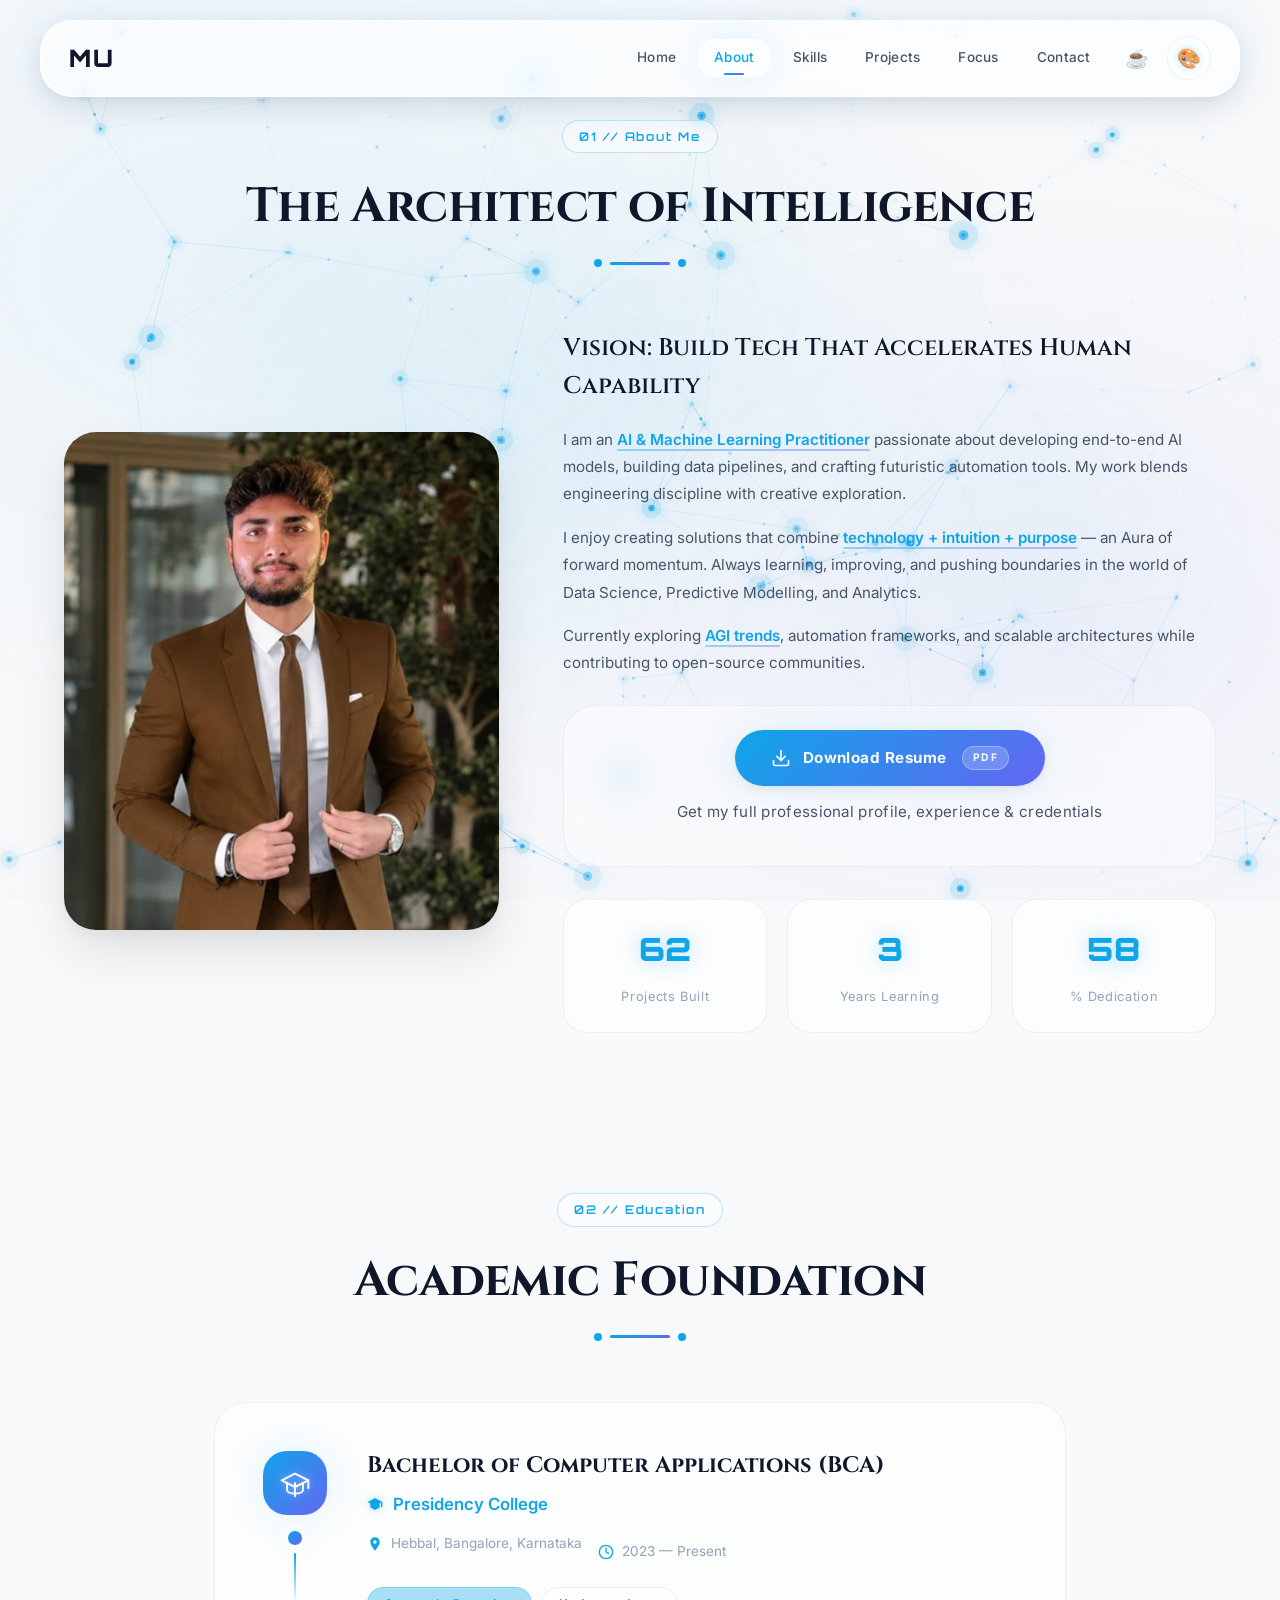
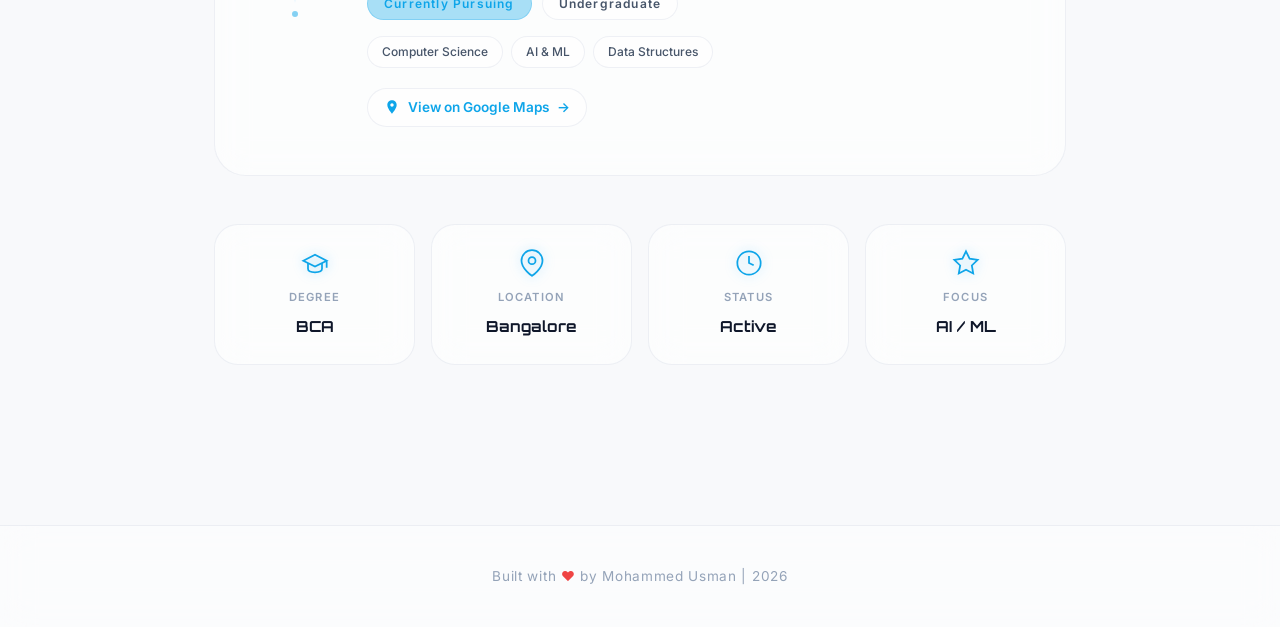
==== commit ceb1d064: "Add files via upload" ====
--- a/about.html
+++ b/about.html
@@ -67,17 +67,32 @@
                 <p>
                     Currently exploring <span class="highlight">AGI trends</span>, automation frameworks, and scalable architectures while contributing to open-source communities.
                 </p>
+
+                <!-- RESUME DOWNLOAD BUTTON -->
+                <div class="resume-download-wrap fade-in stagger-2">
+                    <a href="https://github.com/user-attachments/files/30023599/Usman.s-Resume.pdf" target="_blank" rel="noopener noreferrer" class="btn btn-resume" download="Mohammed_Usman_Resume.pdf">
+                        <svg width="20" height="20" viewBox="0 0 24 24" fill="none" stroke="currentColor" stroke-width="2" stroke-linecap="round" stroke-linejoin="round">
+                            <path d="M21 15v4a2 2 0 0 1-2 2H5a2 2 0 0 1-2-2v-4"/>
+                            <polyline points="7 10 12 15 17 10"/>
+                            <line x1="12" y1="15" x2="12" y2="3"/>
+                        </svg>
+                        <span>Download Resume</span>
+                        <span class="resume-badge">PDF</span>
+                    </a>
+                    <p class="resume-note">Get my full professional profile, experience & credentials</p>
+                </div>
+
                 <div class="about-stats">
                     <div class="stat-card">
-                        <span class="stat-number" data-count="80">80</span>
+                        <span class="stat-number" data-count="80">0</span>
                         <span class="stat-label">Projects Built</span>
                     </div>
                     <div class="stat-card">
-                        <span class="stat-number" data-count="5">5</span>
+                        <span class="stat-number" data-count="5">0</span>
                         <span class="stat-label">Years Learning</span>
                     </div>
                     <div class="stat-card">
-                        <span class="stat-number" data-count="75">75</span>
+                        <span class="stat-number" data-count="75">0</span>
                         <span class="stat-label">% Dedication</span>
                     </div>
                 </div>
@@ -85,7 +100,7 @@
         </div>
     </section>
 
-    <!-- EDUCATION SECTION -->
+    <!-- EDUCATION SECTION (ENHANCED) -->
     <section class="education" id="education">
         <div class="section-header fade-in">
             <span class="section-label">02 // Education</span>
@@ -94,31 +109,81 @@
         </div>
         <div class="education-container">
             <div class="education-card fade-in">
-                <div class="education-icon">🎓</div>
+                <div class="education-visual">
+                    <div class="education-icon-wrap">
+                        <svg class="education-icon-svg" viewBox="0 0 24 24" fill="none" stroke="currentColor" stroke-width="1.5" stroke-linecap="round" stroke-linejoin="round">
+                            <path d="M22 10v6M2 10l10-5 10 5-10 5z"/>
+                            <path d="M6 12v5c0 2 3 3 6 3s6-1 6-3v-5"/>
+                            <path d="M12 22V12"/>
+                        </svg>
+                    </div>
+                    <div class="education-timeline-enhanced">
+                        <div class="timeline-dot"></div>
+                        <div class="timeline-line"></div>
+                        <div class="timeline-pulse"></div>
+                    </div>
+                </div>
                 <div class="education-content">
                     <div class="education-degree">Bachelor of Computer Applications (BCA)</div>
-                    <div class="education-institution">Presidency College</div>
-                    <div class="education-location">
-                        <svg viewBox="0 0 24 24" fill="currentColor">
-                            <path d="M12 2C8.13 2 5 5.13 5 9c0 5.25 7 13 7 13s7-7.75 7-13c0-3.87-3.13-7-7-7zm0 9.5c-1.38 0-2.5-1.12-2.5-2.5s1.12-2.5 2.5-2.5 2.5 1.12 2.5 2.5-1.12 2.5-2.5 2.5z"/>
-                        </svg>
-                        <span>Hebbal, Bangalore, Karnataka</span>
+                    <div class="education-institution">
+                        <svg viewBox="0 0 24 24" fill="currentColor" width="16" height="16"><path d="M12 3L1 9l4 2.18v6L12 21l7-3.82v-6l2-1.09V17h2V9L12 3z"/></svg>
+                        Presidency College
+                    </div>
+                    <div class="education-meta">
+                        <div class="education-location">
+                            <svg viewBox="0 0 24 24" fill="currentColor" width="16" height="16">
+                                <path d="M12 2C8.13 2 5 5.13 5 9c0 5.25 7 13 7 13s7-7.75 7-13c0-3.87-3.13-7-7-7zm0 9.5c-1.38 0-2.5-1.12-2.5-2.5s1.12-2.5 2.5-2.5 2.5 1.12 2.5 2.5-1.12 2.5-2.5 2.5z"/>
+                            </svg>
+                            <span>Hebbal, Bangalore, Karnataka</span>
+                        </div>
+                        <div class="education-duration">
+                            <svg viewBox="0 0 24 24" fill="none" stroke="currentColor" stroke-width="2" stroke-linecap="round" stroke-linejoin="round" width="16" height="16">
+                                <circle cx="12" cy="12" r="10"/><polyline points="12 6 12 12 16 14"/>
+                            </svg>
+                            <span>2023 — Present</span>
+                        </div>
                     </div>
                     <div class="education-status">
-                        <span class="status-badge current">Current Degree</span>
+                        <span class="status-badge current">Currently Pursuing</span>
+                        <span class="status-badge secondary">Undergraduate</span>
+                    </div>
+                    <div class="education-tags">
+                        <span class="edu-tag">Computer Science</span>
+                        <span class="edu-tag">AI & ML</span>
+                        <span class="edu-tag">Data Structures</span>
                     </div>
                     <a href="https://maps.app.goo.gl/a1TeUGpNjGi5haCt5" target="_blank" rel="noopener noreferrer" class="education-location-link">
-                        <svg viewBox="0 0 24 24" fill="currentColor">
+                        <svg viewBox="0 0 24 24" fill="currentColor" width="16" height="16">
                             <path d="M12 2C8.13 2 5 5.13 5 9c0 5.25 7 13 7 13s7-7.75 7-13c0-3.87-3.13-7-7-7zm0 9.5c-1.38 0-2.5-1.12-2.5-2.5s1.12-2.5 2.5-2.5 2.5 1.12 2.5 2.5-1.12 2.5-2.5 2.5z"/>
                         </svg>
                         View on Google Maps
                         <span class="link-arrow">→</span>
                     </a>
                 </div>
-                <div class="education-timeline">
-                    <div class="timeline-dot"></div>
-                    <div class="timeline-line"></div>
-                </div>
+            </div>
+        </div>
+
+        <!-- Education decorative stats -->
+        <div class="education-stats-row fade-in">
+            <div class="edu-stat-item">
+                <svg viewBox="0 0 24 24" fill="none" stroke="currentColor" stroke-width="1.5" width="28" height="28"><path d="M22 10v6M2 10l10-5 10 5-10 5z"/><path d="M6 12v5c0 2 3 3 6 3s6-1 6-3v-5"/></svg>
+                <span class="edu-stat-label">Degree</span>
+                <span class="edu-stat-value">BCA</span>
+            </div>
+            <div class="edu-stat-item">
+                <svg viewBox="0 0 24 24" fill="none" stroke="currentColor" stroke-width="1.5" width="28" height="28"><path d="M21 10c0 7-9 13-9 13s-9-6-9-13a9 9 0 0 1 18 0z"/><circle cx="12" cy="10" r="3"/></svg>
+                <span class="edu-stat-label">Location</span>
+                <span class="edu-stat-value">Bangalore</span>
+            </div>
+            <div class="edu-stat-item">
+                <svg viewBox="0 0 24 24" fill="none" stroke="currentColor" stroke-width="1.5" width="28" height="28"><circle cx="12" cy="12" r="10"/><polyline points="12 6 12 12 16 14"/></svg>
+                <span class="edu-stat-label">Status</span>
+                <span class="edu-stat-value">Active</span>
+            </div>
+            <div class="edu-stat-item">
+                <svg viewBox="0 0 24 24" fill="none" stroke="currentColor" stroke-width="1.5" width="28" height="28"><path d="M12 2l3.09 6.26L22 9.27l-5 4.87 1.18 6.88L12 17.77l-6.18 3.25L7 14.14 2 9.27l6.91-1.01L12 2z"/></svg>
+                <span class="edu-stat-label">Focus</span>
+                <span class="edu-stat-value">AI / ML</span>
             </div>
         </div>
     </section>
@@ -128,6 +193,5 @@
     </footer>
 
     <script src="main.js"></script>
-
 </body>
 </html>
--- a/theme.css
+++ b/theme.css
@@ -1,131 +1,1025 @@
-/* ==========================================================================
-   THEME.CSS v2 — Premium Design Token System
-   ========================================================================== */
-
+/* ============================================================
+   THEME ENGINE - 10 Premium Themes (5 Light + 5 Dark)
+   Dynamic CSS Variable System with Glassmorphism
+   ============================================================ */
+
+/* Base variable definitions - will be overridden by themes */
 :root {
-  /* LIGHT MODE — Warmer, more depth */
-  --bg-primary: #f8f7f5;
-  --bg-secondary: #ffffff;
-  --bg-tertiary: #f0eeeb;
-  --bg-elevated: rgba(255, 255, 255, 0.55);
-
-  --text-primary: #1a1a2e;
-  --text-secondary: #5a5a6e;
-  --text-tertiary: #8a8a9e;
-  --text-inverse: #ffffff;
-
-  --accent: #6366f1;
-  --accent-soft: #818cf8;
-  --accent-muted: rgba(99, 102, 241, 0.1);
-  --accent-glow: rgba(99, 102, 241, 0.45);
-  --accent-glow-strong: rgba(99, 102, 241, 0.7);
-
-  --border-subtle: rgba(0, 0, 0, 0.05);
-  --border-medium: rgba(0, 0, 0, 0.08);
-  --border-strong: rgba(0, 0, 0, 0.12);
-  --border-glass: rgba(255, 255, 255, 0.35);
-
-  /* MUCH more transparent glass */
-  --glass-bg: rgba(255, 255, 255, 0.35);
-  --glass-bg-hover: rgba(255, 255, 255, 0.55);
-  --glass-border: rgba(255, 255, 255, 0.4);
-  --glass-border-hover: rgba(255, 255, 255, 0.7);
-  --glass-shadow: 0 8px 32px rgba(0, 0, 0, 0.06), 0 2px 8px rgba(0, 0, 0, 0.03);
-  --glass-shadow-hover: 0 20px 60px rgba(0, 0, 0, 0.12), 0 8px 24px rgba(0, 0, 0, 0.06);
-
-  --shadow-sm: 0 1px 3px rgba(0, 0, 0, 0.05);
-  --shadow-md: 0 4px 20px rgba(0, 0, 0, 0.08);
-  --shadow-lg: 0 16px 48px rgba(0, 0, 0, 0.1);
-  --shadow-xl: 0 32px 80px rgba(0, 0, 0, 0.14);
-
-  --glow-accent: 0 0 30px var(--accent-glow), 0 0 80px var(--accent-muted);
-  --glow-soft: 0 0 40px rgba(99, 102, 241, 0.2);
-  --glow-strong: 0 0 60px rgba(99, 102, 241, 0.3);
-
-  --gradient-hero: linear-gradient(135deg, #faf8f5 0%, #f0ede8 50%, #e8e4de 100%);
-  --gradient-card: linear-gradient(180deg, rgba(255,255,255,0.5) 0%, rgba(255,255,255,0.2) 100%);
-  --gradient-accent: linear-gradient(135deg, #6366f1 0%, #8b5cf6 50%, #a78bfa 100%);
-  --gradient-shine: linear-gradient(105deg, transparent 35%, rgba(255,255,255,0.5) 45%, rgba(255,255,255,0.7) 50%, rgba(255,255,255,0.5) 55%, transparent 65%);
-
-  --noise-opacity: 0.02;
-  --overlay-opacity: 0.25;
-
-  --font-display: 'Cinzel', serif;
-  --font-body: 'Inter', sans-serif;
-  --font-mono: 'Orbitron', monospace;
-
-  --radius-sm: 10px;
+  /* Default to Arctic Glass Light */
+  --bg-primary: #f8f9fb;
+  --bg-secondary: #eef1f5;
+  --bg-tertiary: #ffffff;
+  --bg-glass: rgba(255, 255, 255, 0.45);
+  --bg-glass-strong: rgba(255, 255, 255, 0.75);
+  --bg-glass-hover: rgba(255, 255, 255, 0.65);
+  --bg-card: rgba(255, 255, 255, 0.55);
+  --bg-navbar: rgba(255, 255, 255, 0.55);
+  --bg-input: rgba(255, 255, 255, 0.5);
+
+  --text-primary: #0f172a;
+  --text-secondary: #475569;
+  --text-muted: #94a3b8;
+  --text-inverse: #f8fafc;
+
+  --accent-primary: #3b82f6;
+  --accent-secondary: #8b5cf6;
+  --accent-tertiary: #06b6d4;
+  --accent-glow: rgba(59, 130, 246, 0.4);
+  --accent-gradient: linear-gradient(135deg, #3b82f6, #8b5cf6);
+
+  --border-glass: rgba(255, 255, 255, 0.5);
+  --border-subtle: rgba(148, 163, 184, 0.2);
+  --border-strong: rgba(148, 163, 184, 0.4);
+  --border-glow: rgba(59, 130, 246, 0.3);
+
+  --shadow-sm: 0 1px 2px rgba(0,0,0,0.04);
+  --shadow-md: 0 4px 12px rgba(0,0,0,0.06), 0 1px 3px rgba(0,0,0,0.04);
+  --shadow-lg: 0 12px 32px rgba(0,0,0,0.08), 0 4px 8px rgba(0,0,0,0.04);
+  --shadow-xl: 0 24px 48px rgba(0,0,0,0.1), 0 8px 16px rgba(0,0,0,0.06);
+  --shadow-glow: 0 0 40px rgba(59, 130, 246, 0.15);
+  --shadow-inner: inset 0 1px 2px rgba(255,255,255,0.5);
+
+  --blur-sm: 8px;
+  --blur-md: 16px;
+  --blur-lg: 24px;
+  --blur-xl: 40px;
+
+  --radius-sm: 8px;
   --radius-md: 16px;
   --radius-lg: 24px;
   --radius-xl: 32px;
   --radius-full: 9999px;
 
   --transition-fast: 0.15s cubic-bezier(0.4, 0, 0.2, 1);
-  --transition-base: 0.35s cubic-bezier(0.4, 0, 0.2, 1);
-  --transition-slow: 0.6s cubic-bezier(0.4, 0, 0.2, 1);
-  --transition-smooth: 0.7s cubic-bezier(0.16, 1, 0.3, 1);
-  --transition-spring: 0.5s cubic-bezier(0.34, 1.56, 0.64, 1);
-  --transition-bounce: 0.6s cubic-bezier(0.68, -0.55, 0.265, 1.55);
-}
-
-[data-theme="dark"] {
-  --bg-primary: #0c0c14;
-  --bg-secondary: #12121e;
-  --bg-tertiary: #1a1a2c;
-  --bg-elevated: rgba(18, 18, 30, 0.55);
-
-  --text-primary: #f0f0f5;
-  --text-secondary: #a0a0b5;
-  --text-tertiary: #6a6a80;
-  --text-inverse: #1a1a2e;
-
-  --accent: #818cf8;
-  --accent-soft: #a5b4fc;
-  --accent-muted: rgba(129, 140, 248, 0.1);
-  --accent-glow: rgba(129, 140, 248, 0.5);
-  --accent-glow-strong: rgba(129, 140, 248, 0.75);
-
-  --border-subtle: rgba(255, 255, 255, 0.04);
-  --border-medium: rgba(255, 255, 255, 0.07);
-  --border-strong: rgba(255, 255, 255, 0.1);
+  --transition-base: 0.3s cubic-bezier(0.4, 0, 0.2, 1);
+  --transition-slow: 0.5s cubic-bezier(0.4, 0, 0.2, 1);
+  --transition-bounce: 0.4s cubic-bezier(0.34, 1.56, 0.64, 1);
+
+  --font-heading: 'Cinzel', serif;
+  --font-body: 'Inter', sans-serif;
+  --font-mono: 'Orbitron', monospace;
+
+  --grid-color: rgba(59, 130, 246, 0.05);
+  --neural-line: rgba(59, 130, 246, 0.15);
+  --neural-node: rgba(59, 130, 246, 0.6);
+  --particle-color: rgba(59, 130, 246, 0.3);
+  --aurora-1: rgba(59, 130, 246, 0.08);
+  --aurora-2: rgba(139, 92, 246, 0.06);
+  --aurora-3: rgba(6, 182, 212, 0.05);
+}
+
+/* ============================================================
+   THEME 1: ARCTIC GLASS (Light)
+   Apple Vision Pro inspired - Snow, Crystal, Soft White, Pearl
+   ============================================================ */
+[data-theme="arctic-glass"] {
+  --bg-primary: #f8f9fb;
+  --bg-secondary: #eef1f5;
+  --bg-tertiary: #ffffff;
+  --bg-glass: rgba(255, 255, 255, 0.45);
+  --bg-glass-strong: rgba(255, 255, 255, 0.8);
+  --bg-glass-hover: rgba(255, 255, 255, 0.7);
+  --bg-card: rgba(255, 255, 255, 0.6);
+  --bg-navbar: rgba(255, 255, 255, 0.65);
+  --bg-input: rgba(255, 255, 255, 0.55);
+
+  --text-primary: #0f172a;
+  --text-secondary: #475569;
+  --text-muted: #94a3b8;
+  --text-inverse: #f8fafc;
+
+  --accent-primary: #0ea5e9;
+  --accent-secondary: #6366f1;
+  --accent-tertiary: #06b6d4;
+  --accent-glow: rgba(14, 165, 233, 0.35);
+  --accent-gradient: linear-gradient(135deg, #0ea5e9, #6366f1);
+
+  --border-glass: rgba(255, 255, 255, 0.6);
+  --border-subtle: rgba(148, 163, 184, 0.15);
+  --border-strong: rgba(148, 163, 184, 0.3);
+  --border-glow: rgba(14, 165, 233, 0.25);
+
+  --shadow-sm: 0 1px 2px rgba(0,0,0,0.03);
+  --shadow-md: 0 4px 12px rgba(0,0,0,0.05), 0 1px 3px rgba(0,0,0,0.03);
+  --shadow-lg: 0 12px 32px rgba(0,0,0,0.07), 0 4px 8px rgba(0,0,0,0.03);
+  --shadow-xl: 0 24px 48px rgba(0,0,0,0.09), 0 8px 16px rgba(0,0,0,0.04);
+  --shadow-glow: 0 0 40px rgba(14, 165, 233, 0.12);
+  --shadow-inner: inset 0 1px 2px rgba(255,255,255,0.6);
+
+  --grid-color: rgba(14, 165, 233, 0.04);
+  --neural-line: rgba(14, 165, 233, 0.12);
+  --neural-node: rgba(14, 165, 233, 0.5);
+  --particle-color: rgba(14, 165, 233, 0.25);
+  --aurora-1: rgba(14, 165, 233, 0.06);
+  --aurora-2: rgba(99, 102, 241, 0.05);
+  --aurora-3: rgba(6, 182, 212, 0.04);
+}
+
+/* ============================================================
+   THEME 2: IVORY TITANIUM (Light)
+   Luxury Architecture - Matte Metal, Titanium, Warm White, Champagne
+   ============================================================ */
+[data-theme="ivory-titanium"] {
+  --bg-primary: #faf9f7;
+  --bg-secondary: #f0eeeb;
+  --bg-tertiary: #ffffff;
+  --bg-glass: rgba(255, 255, 255, 0.5);
+  --bg-glass-strong: rgba(255, 255, 255, 0.85);
+  --bg-glass-hover: rgba(255, 255, 255, 0.75);
+  --bg-card: rgba(255, 255, 255, 0.65);
+  --bg-navbar: rgba(255, 255, 255, 0.7);
+  --bg-input: rgba(255, 255, 255, 0.6);
+
+  --text-primary: #1c1917;
+  --text-secondary: #57534e;
+  --text-muted: #a8a29e;
+  --text-inverse: #fafaf9;
+
+  --accent-primary: #b45309;
+  --accent-secondary: #78716c;
+  --accent-tertiary: #d97706;
+  --accent-glow: rgba(180, 83, 9, 0.3);
+  --accent-gradient: linear-gradient(135deg, #b45309, #78716c);
+
+  --border-glass: rgba(255, 255, 255, 0.65);
+  --border-subtle: rgba(168, 162, 158, 0.15);
+  --border-strong: rgba(168, 162, 158, 0.35);
+  --border-glow: rgba(180, 83, 9, 0.2);
+
+  --shadow-sm: 0 1px 2px rgba(28,25,23,0.04);
+  --shadow-md: 0 4px 12px rgba(28,25,23,0.06), 0 1px 3px rgba(28,25,23,0.04);
+  --shadow-lg: 0 12px 32px rgba(28,25,23,0.08), 0 4px 8px rgba(28,25,23,0.04);
+  --shadow-xl: 0 24px 48px rgba(28,25,23,0.1), 0 8px 16px rgba(28,25,23,0.05);
+  --shadow-glow: 0 0 40px rgba(180, 83, 9, 0.1);
+  --shadow-inner: inset 0 1px 2px rgba(255,255,255,0.7);
+
+  --grid-color: rgba(180, 83, 9, 0.03);
+  --neural-line: rgba(180, 83, 9, 0.1);
+  --neural-node: rgba(180, 83, 9, 0.45);
+  --particle-color: rgba(180, 83, 9, 0.2);
+  --aurora-1: rgba(180, 83, 9, 0.05);
+  --aurora-2: rgba(120, 113, 108, 0.04);
+  --aurora-3: rgba(217, 119, 6, 0.03);
+}
+
+/* ============================================================
+   THEME 3: OCEAN BREEZE (Light)
+   Sky, Cloud, Fresh Blue, Minimal Cyan, Luxury Water Reflection
+   ============================================================ */
+[data-theme="ocean-breeze"] {
+  --bg-primary: #f0f9ff;
+  --bg-secondary: #e0f2fe;
+  --bg-tertiary: #ffffff;
+  --bg-glass: rgba(255, 255, 255, 0.5);
+  --bg-glass-strong: rgba(255, 255, 255, 0.85);
+  --bg-glass-hover: rgba(255, 255, 255, 0.75);
+  --bg-card: rgba(255, 255, 255, 0.65);
+  --bg-navbar: rgba(255, 255, 255, 0.7);
+  --bg-input: rgba(255, 255, 255, 0.6);
+
+  --text-primary: #0c4a6e;
+  --text-secondary: #0369a1;
+  --text-muted: #7dd3fc;
+  --text-inverse: #f0f9ff;
+
+  --accent-primary: #0284c7;
+  --accent-secondary: #0ea5e9;
+  --accent-tertiary: #38bdf8;
+  --accent-glow: rgba(2, 132, 199, 0.35);
+  --accent-gradient: linear-gradient(135deg, #0284c7, #0ea5e9);
+
+  --border-glass: rgba(255, 255, 255, 0.65);
+  --border-subtle: rgba(125, 211, 252, 0.2);
+  --border-strong: rgba(125, 211, 252, 0.4);
+  --border-glow: rgba(2, 132, 199, 0.25);
+
+  --shadow-sm: 0 1px 2px rgba(2,132,199,0.04);
+  --shadow-md: 0 4px 12px rgba(2,132,199,0.06), 0 1px 3px rgba(2,132,199,0.04);
+  --shadow-lg: 0 12px 32px rgba(2,132,199,0.08), 0 4px 8px rgba(2,132,199,0.04);
+  --shadow-xl: 0 24px 48px rgba(2,132,199,0.1), 0 8px 16px rgba(2,132,199,0.05);
+  --shadow-glow: 0 0 40px rgba(2, 132, 199, 0.12);
+  --shadow-inner: inset 0 1px 2px rgba(255,255,255,0.7);
+
+  --grid-color: rgba(2, 132, 199, 0.04);
+  --neural-line: rgba(2, 132, 199, 0.12);
+  --neural-node: rgba(2, 132, 199, 0.5);
+  --particle-color: rgba(2, 132, 199, 0.25);
+  --aurora-1: rgba(14, 165, 233, 0.07);
+  --aurora-2: rgba(56, 189, 248, 0.05);
+  --aurora-3: rgba(125, 211, 252, 0.04);
+}
+
+/* ============================================================
+   THEME 4: AURORA SILK (Light)
+   Soft Purple, Blue, Mint, Premium Silk, Luxury Glow
+   ============================================================ */
+[data-theme="aurora-silk"] {
+  --bg-primary: #faf5ff;
+  --bg-secondary: #f3e8ff;
+  --bg-tertiary: #ffffff;
+  --bg-glass: rgba(255, 255, 255, 0.5);
+  --bg-glass-strong: rgba(255, 255, 255, 0.85);
+  --bg-glass-hover: rgba(255, 255, 255, 0.75);
+  --bg-card: rgba(255, 255, 255, 0.65);
+  --bg-navbar: rgba(255, 255, 255, 0.7);
+  --bg-input: rgba(255, 255, 255, 0.6);
+
+  --text-primary: #581c87;
+  --text-secondary: #7e22ce;
+  --text-muted: #c084fc;
+  --text-inverse: #faf5ff;
+
+  --accent-primary: #9333ea;
+  --accent-secondary: #6366f1;
+  --accent-tertiary: #a855f7;
+  --accent-glow: rgba(147, 51, 234, 0.35);
+  --accent-gradient: linear-gradient(135deg, #9333ea, #6366f1);
+
+  --border-glass: rgba(255, 255, 255, 0.65);
+  --border-subtle: rgba(192, 132, 252, 0.15);
+  --border-strong: rgba(192, 132, 252, 0.35);
+  --border-glow: rgba(147, 51, 234, 0.25);
+
+  --shadow-sm: 0 1px 2px rgba(88,28,135,0.04);
+  --shadow-md: 0 4px 12px rgba(88,28,135,0.06), 0 1px 3px rgba(88,28,135,0.04);
+  --shadow-lg: 0 12px 32px rgba(88,28,135,0.08), 0 4px 8px rgba(88,28,135,0.04);
+  --shadow-xl: 0 24px 48px rgba(88,28,135,0.1), 0 8px 16px rgba(88,28,135,0.05);
+  --shadow-glow: 0 0 40px rgba(147, 51, 234, 0.12);
+  --shadow-inner: inset 0 1px 2px rgba(255,255,255,0.7);
+
+  --grid-color: rgba(147, 51, 234, 0.04);
+  --neural-line: rgba(147, 51, 234, 0.12);
+  --neural-node: rgba(147, 51, 234, 0.5);
+  --particle-color: rgba(147, 51, 234, 0.25);
+  --aurora-1: rgba(147, 51, 234, 0.06);
+  --aurora-2: rgba(99, 102, 241, 0.05);
+  --aurora-3: rgba(168, 85, 247, 0.04);
+}
+
+/* ============================================================
+   THEME 5: EMERALD PREMIUM (Light)
+   Luxury Green, White Marble, Natural Light, Forest Glass, Modern AI
+   ============================================================ */
+[data-theme="emerald-premium"] {
+  --bg-primary: #f0fdf4;
+  --bg-secondary: #dcfce7;
+  --bg-tertiary: #ffffff;
+  --bg-glass: rgba(255, 255, 255, 0.5);
+  --bg-glass-strong: rgba(255, 255, 255, 0.85);
+  --bg-glass-hover: rgba(255, 255, 255, 0.75);
+  --bg-card: rgba(255, 255, 255, 0.65);
+  --bg-navbar: rgba(255, 255, 255, 0.7);
+  --bg-input: rgba(255, 255, 255, 0.6);
+
+  --text-primary: #064e3b;
+  --text-secondary: #047857;
+  --text-muted: #6ee7b7;
+  --text-inverse: #f0fdf4;
+
+  --accent-primary: #059669;
+  --accent-secondary: #10b981;
+  --accent-tertiary: #34d399;
+  --accent-glow: rgba(5, 150, 105, 0.35);
+  --accent-gradient: linear-gradient(135deg, #059669, #10b981);
+
+  --border-glass: rgba(255, 255, 255, 0.65);
+  --border-subtle: rgba(110, 231, 183, 0.2);
+  --border-strong: rgba(110, 231, 183, 0.4);
+  --border-glow: rgba(5, 150, 105, 0.25);
+
+  --shadow-sm: 0 1px 2px rgba(6,78,59,0.04);
+  --shadow-md: 0 4px 12px rgba(6,78,59,0.06), 0 1px 3px rgba(6,78,59,0.04);
+  --shadow-lg: 0 12px 32px rgba(6,78,59,0.08), 0 4px 8px rgba(6,78,59,0.04);
+  --shadow-xl: 0 24px 48px rgba(6,78,59,0.1), 0 8px 16px rgba(6,78,59,0.05);
+  --shadow-glow: 0 0 40px rgba(5, 150, 105, 0.12);
+  --shadow-inner: inset 0 1px 2px rgba(255,255,255,0.7);
+
+  --grid-color: rgba(5, 150, 105, 0.04);
+  --neural-line: rgba(5, 150, 105, 0.12);
+  --neural-node: rgba(5, 150, 105, 0.5);
+  --particle-color: rgba(5, 150, 105, 0.25);
+  --aurora-1: rgba(16, 185, 129, 0.06);
+  --aurora-2: rgba(52, 211, 153, 0.05);
+  --aurora-3: rgba(110, 231, 183, 0.04);
+}
+
+/* ============================================================
+   THEME 6: OBSIDIAN GLASS (Dark)
+   Graphite, Dark Crystal, Apple Dark Mode, Luxury Black
+   ============================================================ */
+[data-theme="obsidian-glass"] {
+  --bg-primary: #0a0a0f;
+  --bg-secondary: #12121a;
+  --bg-tertiary: #1a1a24;
+  --bg-glass: rgba(30, 30, 45, 0.5);
+  --bg-glass-strong: rgba(30, 30, 45, 0.85);
+  --bg-glass-hover: rgba(40, 40, 60, 0.7);
+  --bg-card: rgba(30, 30, 45, 0.6);
+  --bg-navbar: rgba(20, 20, 30, 0.75);
+  --bg-input: rgba(30, 30, 45, 0.55);
+
+  --text-primary: #f1f5f9;
+  --text-secondary: #94a3b8;
+  --text-muted: #475569;
+  --text-inverse: #0f172a;
+
+  --accent-primary: #60a5fa;
+  --accent-secondary: #a78bfa;
+  --accent-tertiary: #38bdf8;
+  --accent-glow: rgba(96, 165, 250, 0.4);
+  --accent-gradient: linear-gradient(135deg, #60a5fa, #a78bfa);
+
+  --border-glass: rgba(255, 255, 255, 0.08);
+  --border-subtle: rgba(148, 163, 184, 0.1);
+  --border-strong: rgba(148, 163, 184, 0.25);
+  --border-glow: rgba(96, 165, 250, 0.3);
+
+  --shadow-sm: 0 1px 2px rgba(0,0,0,0.3);
+  --shadow-md: 0 4px 12px rgba(0,0,0,0.4), 0 1px 3px rgba(0,0,0,0.3);
+  --shadow-lg: 0 12px 32px rgba(0,0,0,0.5), 0 4px 8px rgba(0,0,0,0.3);
+  --shadow-xl: 0 24px 48px rgba(0,0,0,0.6), 0 8px 16px rgba(0,0,0,0.4);
+  --shadow-glow: 0 0 40px rgba(96, 165, 250, 0.2);
+  --shadow-inner: inset 0 1px 2px rgba(255,255,255,0.05);
+
+  --grid-color: rgba(96, 165, 250, 0.04);
+  --neural-line: rgba(96, 165, 250, 0.15);
+  --neural-node: rgba(96, 165, 250, 0.6);
+  --particle-color: rgba(96, 165, 250, 0.3);
+  --aurora-1: rgba(96, 165, 250, 0.06);
+  --aurora-2: rgba(167, 139, 250, 0.05);
+  --aurora-3: rgba(56, 189, 248, 0.04);
+}
+
+/* ============================================================
+   THEME 7: MIDNIGHT AI (Dark)
+   Deep Navy, Dark Blue, Electric Highlights, OpenAI Inspired
+   ============================================================ */
+[data-theme="midnight-ai"] {
+  --bg-primary: #020617;
+  --bg-secondary: #0f172a;
+  --bg-tertiary: #1e293b;
+  --bg-glass: rgba(15, 23, 42, 0.55);
+  --bg-glass-strong: rgba(15, 23, 42, 0.9);
+  --bg-glass-hover: rgba(30, 41, 59, 0.75);
+  --bg-card: rgba(15, 23, 42, 0.65);
+  --bg-navbar: rgba(2, 6, 23, 0.8);
+  --bg-input: rgba(15, 23, 42, 0.6);
+
+  --text-primary: #e2e8f0;
+  --text-secondary: #94a3b8;
+  --text-muted: #475569;
+  --text-inverse: #020617;
+
+  --accent-primary: #3b82f6;
+  --accent-secondary: #06b6d4;
+  --accent-tertiary: #60a5fa;
+  --accent-glow: rgba(59, 130, 246, 0.4);
+  --accent-gradient: linear-gradient(135deg, #3b82f6, #06b6d4);
+
+  --border-glass: rgba(255, 255, 255, 0.08);
+  --border-subtle: rgba(148, 163, 184, 0.1);
+  --border-strong: rgba(148, 163, 184, 0.25);
+  --border-glow: rgba(59, 130, 246, 0.3);
+
+  --shadow-sm: 0 1px 2px rgba(0,0,0,0.4);
+  --shadow-md: 0 4px 12px rgba(0,0,0,0.5), 0 1px 3px rgba(0,0,0,0.4);
+  --shadow-lg: 0 12px 32px rgba(0,0,0,0.6), 0 4px 8px rgba(0,0,0,0.4);
+  --shadow-xl: 0 24px 48px rgba(0,0,0,0.7), 0 8px 16px rgba(0,0,0,0.5);
+  --shadow-glow: 0 0 40px rgba(59, 130, 246, 0.2);
+  --shadow-inner: inset 0 1px 2px rgba(255,255,255,0.05);
+
+  --grid-color: rgba(59, 130, 246, 0.04);
+  --neural-line: rgba(59, 130, 246, 0.15);
+  --neural-node: rgba(59, 130, 246, 0.6);
+  --particle-color: rgba(59, 130, 246, 0.3);
+  --aurora-1: rgba(59, 130, 246, 0.06);
+  --aurora-2: rgba(6, 182, 212, 0.05);
+  --aurora-3: rgba(96, 165, 250, 0.04);
+}
+
+/* ============================================================
+   THEME 8: CARBON FIBER (Dark)
+   Dark Titanium, Steel, Professional Enterprise, Luxury Gray
+   ============================================================ */
+[data-theme="carbon-fiber"] {
+  --bg-primary: #111113;
+  --bg-secondary: #1a1a1c;
+  --bg-tertiary: #232326;
+  --bg-glass: rgba(35, 35, 38, 0.5);
+  --bg-glass-strong: rgba(35, 35, 38, 0.9);
+  --bg-glass-hover: rgba(50, 50, 55, 0.75);
+  --bg-card: rgba(35, 35, 38, 0.65);
+  --bg-navbar: rgba(17, 17, 19, 0.8);
+  --bg-input: rgba(35, 35, 38, 0.6);
+
+  --text-primary: #f4f4f5;
+  --text-secondary: #a1a1aa;
+  --text-muted: #52525b;
+  --text-inverse: #18181b;
+
+  --accent-primary: #d4d4d8;
+  --accent-secondary: #a1a1aa;
+  --accent-tertiary: #e4e4e7;
+  --accent-glow: rgba(212, 212, 216, 0.3);
+  --accent-gradient: linear-gradient(135deg, #d4d4d8, #a1a1aa);
+
   --border-glass: rgba(255, 255, 255, 0.06);
-
-  --glass-bg: rgba(20, 20, 35, 0.35);
-  --glass-bg-hover: rgba(30, 30, 50, 0.55);
-  --glass-border: rgba(255, 255, 255, 0.08);
-  --glass-border-hover: rgba(255, 255, 255, 0.18);
-  --glass-shadow: 0 8px 32px rgba(0, 0, 0, 0.3), 0 2px 8px rgba(0, 0, 0, 0.2);
-  --glass-shadow-hover: 0 20px 60px rgba(0, 0, 0, 0.4), 0 8px 24px rgba(0, 0, 0, 0.25);
-
-  --shadow-sm: 0 1px 3px rgba(0, 0, 0, 0.25);
-  --shadow-md: 0 4px 20px rgba(0, 0, 0, 0.35);
-  --shadow-lg: 0 16px 48px rgba(0, 0, 0, 0.4);
-  --shadow-xl: 0 32px 80px rgba(0, 0, 0, 0.5);
-
-  --glow-accent: 0 0 30px var(--accent-glow), 0 0 80px var(--accent-muted);
-  --glow-soft: 0 0 50px rgba(129, 140, 248, 0.18);
-  --glow-strong: 0 0 70px rgba(129, 140, 248, 0.28);
-
-  --gradient-hero: linear-gradient(135deg, #0a0a12 0%, #12121e 50%, #1a1a30 100%);
-  --gradient-card: linear-gradient(180deg, rgba(30,30,50,0.4) 0%, rgba(20,20,35,0.2) 100%);
-  --gradient-accent: linear-gradient(135deg, #818cf8 0%, #a78bfa 50%, #c4b5fd 100%);
-  --gradient-shine: linear-gradient(105deg, transparent 35%, rgba(255,255,255,0.1) 45%, rgba(255,255,255,0.15) 50%, rgba(255,255,255,0.1) 55%, transparent 65%);
-
-  --noise-opacity: 0.03;
-  --overlay-opacity: 0.4;
-}
-
+  --border-subtle: rgba(161, 161, 170, 0.1);
+  --border-strong: rgba(161, 161, 170, 0.25);
+  --border-glow: rgba(212, 212, 216, 0.2);
+
+  --shadow-sm: 0 1px 2px rgba(0,0,0,0.4);
+  --shadow-md: 0 4px 12px rgba(0,0,0,0.5), 0 1px 3px rgba(0,0,0,0.4);
+  --shadow-lg: 0 12px 32px rgba(0,0,0,0.6), 0 4px 8px rgba(0,0,0,0.4);
+  --shadow-xl: 0 24px 48px rgba(0,0,0,0.7), 0 8px 16px rgba(0,0,0,0.5);
+  --shadow-glow: 0 0 40px rgba(212, 212, 216, 0.1);
+  --shadow-inner: inset 0 1px 2px rgba(255,255,255,0.05);
+
+  --grid-color: rgba(212, 212, 216, 0.03);
+  --neural-line: rgba(212, 212, 216, 0.1);
+  --neural-node: rgba(212, 212, 216, 0.5);
+  --particle-color: rgba(212, 212, 216, 0.2);
+  --aurora-1: rgba(212, 212, 216, 0.04);
+  --aurora-2: rgba(161, 161, 170, 0.03);
+  --aurora-3: rgba(228, 228, 231, 0.02);
+}
+
+/* ============================================================
+   THEME 9: GALAXY NIGHT (Dark)
+   Deep Space, Purple Nebula, Minimal Cosmic Glow, Elegant Stars
+   ============================================================ */
+[data-theme="galaxy-night"] {
+  --bg-primary: #0f0518;
+  --bg-secondary: #1a0b2e;
+  --bg-tertiary: #240e3d;
+  --bg-glass: rgba(36, 14, 61, 0.5);
+  --bg-glass-strong: rgba(36, 14, 61, 0.9);
+  --bg-glass-hover: rgba(60, 20, 100, 0.75);
+  --bg-card: rgba(36, 14, 61, 0.65);
+  --bg-navbar: rgba(15, 5, 24, 0.8);
+  --bg-input: rgba(36, 14, 61, 0.6);
+
+  --text-primary: #f3e8ff;
+  --text-secondary: #d8b4fe;
+  --text-muted: #7e22ce;
+  --text-inverse: #0f0518;
+
+  --accent-primary: #c084fc;
+  --accent-secondary: #e879f9;
+  --accent-tertiary: #a855f7;
+  --accent-glow: rgba(192, 132, 252, 0.4);
+  --accent-gradient: linear-gradient(135deg, #c084fc, #e879f9);
+
+  --border-glass: rgba(255, 255, 255, 0.08);
+  --border-subtle: rgba(192, 132, 252, 0.1);
+  --border-strong: rgba(192, 132, 252, 0.25);
+  --border-glow: rgba(192, 132, 252, 0.3);
+
+  --shadow-sm: 0 1px 2px rgba(0,0,0,0.5);
+  --shadow-md: 0 4px 12px rgba(0,0,0,0.6), 0 1px 3px rgba(0,0,0,0.5);
+  --shadow-lg: 0 12px 32px rgba(0,0,0,0.7), 0 4px 8px rgba(0,0,0,0.5);
+  --shadow-xl: 0 24px 48px rgba(0,0,0,0.8), 0 8px 16px rgba(0,0,0,0.6);
+  --shadow-glow: 0 0 40px rgba(192, 132, 252, 0.2);
+  --shadow-inner: inset 0 1px 2px rgba(255,255,255,0.05);
+
+  --grid-color: rgba(192, 132, 252, 0.04);
+  --neural-line: rgba(192, 132, 252, 0.15);
+  --neural-node: rgba(192, 132, 252, 0.6);
+  --particle-color: rgba(192, 132, 252, 0.3);
+  --aurora-1: rgba(192, 132, 252, 0.06);
+  --aurora-2: rgba(232, 121, 249, 0.05);
+  --aurora-3: rgba(168, 85, 247, 0.04);
+}
+
+/* ============================================================
+   THEME 10: NEURAL MATRIX (Dark)
+   Dark Neural Network, AI Energy, Blue Nodes, Interconnected Intelligence
+   ============================================================ */
+[data-theme="neural-matrix"] {
+  --bg-primary: #050a0f;
+  --bg-secondary: #0a1628;
+  --bg-tertiary: #0f1d3a;
+  --bg-glass: rgba(15, 29, 58, 0.55);
+  --bg-glass-strong: rgba(15, 29, 58, 0.9);
+  --bg-glass-hover: rgba(20, 40, 80, 0.8);
+  --bg-card: rgba(15, 29, 58, 0.7);
+  --bg-navbar: rgba(5, 10, 15, 0.85);
+  --bg-input: rgba(15, 29, 58, 0.65);
+
+  --text-primary: #e0f2fe;
+  --text-secondary: #7dd3fc;
+  --text-muted: #0369a1;
+  --text-inverse: #050a0f;
+
+  --accent-primary: #00d4ff;
+  --accent-secondary: #0099cc;
+  --accent-tertiary: #66e5ff;
+  --accent-glow: rgba(0, 212, 255, 0.5);
+  --accent-gradient: linear-gradient(135deg, #00d4ff, #0099cc);
+
+  --border-glass: rgba(0, 212, 255, 0.1);
+  --border-subtle: rgba(0, 212, 255, 0.08);
+  --border-strong: rgba(0, 212, 255, 0.2);
+  --border-glow: rgba(0, 212, 255, 0.4);
+
+  --shadow-sm: 0 1px 2px rgba(0,0,0,0.5);
+  --shadow-md: 0 4px 12px rgba(0,0,0,0.6), 0 1px 3px rgba(0,0,0,0.5);
+  --shadow-lg: 0 12px 32px rgba(0,0,0,0.7), 0 4px 8px rgba(0,0,0,0.5);
+  --shadow-xl: 0 24px 48px rgba(0,0,0,0.8), 0 8px 16px rgba(0,0,0,0.6);
+  --shadow-glow: 0 0 40px rgba(0, 212, 255, 0.25);
+  --shadow-inner: inset 0 1px 2px rgba(0,212,255,0.05);
+
+  --grid-color: rgba(0, 212, 255, 0.05);
+  --neural-line: rgba(0, 212, 255, 0.2);
+  --neural-node: rgba(0, 212, 255, 0.7);
+  --particle-color: rgba(0, 212, 255, 0.4);
+  --aurora-1: rgba(0, 212, 255, 0.08);
+  --aurora-2: rgba(0, 153, 204, 0.06);
+  --aurora-3: rgba(102, 229, 255, 0.04);
+}
+
+/* Theme transition - smooth switching */
 *, *::before, *::after {
-  transition: background-color 0.4s cubic-bezier(0.4, 0, 0.2, 1),
-              border-color 0.4s cubic-bezier(0.4, 0, 0.2, 1),
-              box-shadow 0.4s cubic-bezier(0.4, 0, 0.2, 1),
-              color 0.3s cubic-bezier(0.4, 0, 0.2, 1);
-}
-
-@media (prefers-reduced-motion: reduce) {
-  *, *::before, *::after {
-    animation-duration: 0.01ms !important;
-    animation-iteration-count: 1 !important;
-    transition-duration: 0.01ms !important;
-  }
-}
+  transition: background-color 0.5s cubic-bezier(0.4, 0, 0.2, 1),
+              color 0.5s cubic-bezier(0.4, 0, 0.2, 1),
+              border-color 0.5s cubic-bezier(0.4, 0, 0.2, 1),
+              box-shadow 0.5s cubic-bezier(0.4, 0, 0.2, 1),
+              fill 0.5s cubic-bezier(0.4, 0, 0.2, 1),
+              stroke 0.5s cubic-bezier(0.4, 0, 0.2, 1);
+}
+
+/* Exclude certain elements from theme transition */
+canvas, .theme-transition-exclude, .theme-preview-card {
+  transition: none !important;
+}
+
+
+/* ============================================================
+   THEME 11: ROSE GOLD (Light)
+   Luxury Rose, Champagne Gold, Soft Pink, Premium Jewelry
+   ============================================================ */
+[data-theme="rose-gold"] {
+  --bg-primary: #fdf2f4;
+  --bg-secondary: #fce7eb;
+  --bg-tertiary: #ffffff;
+  --bg-glass: rgba(255, 255, 255, 0.5);
+  --bg-glass-strong: rgba(255, 255, 255, 0.85);
+  --bg-glass-hover: rgba(255, 255, 255, 0.75);
+  --bg-card: rgba(255, 255, 255, 0.65);
+  --bg-navbar: rgba(255, 255, 255, 0.7);
+  --bg-input: rgba(255, 255, 255, 0.6);
+
+  --text-primary: #4a0e1e;
+  --text-secondary: #9f4663;
+  --text-muted: #f4a4b8;
+  --text-inverse: #fdf2f4;
+
+  --accent-primary: #e11d48;
+  --accent-secondary: #f59e0b;
+  --accent-tertiary: #fb7185;
+  --accent-glow: rgba(225, 29, 72, 0.35);
+  --accent-gradient: linear-gradient(135deg, #e11d48, #f59e0b);
+
+  --border-glass: rgba(255, 255, 255, 0.65);
+  --border-subtle: rgba(244, 164, 184, 0.2);
+  --border-strong: rgba(244, 164, 184, 0.4);
+  --border-glow: rgba(225, 29, 72, 0.25);
+
+  --shadow-sm: 0 1px 2px rgba(74,14,30,0.04);
+  --shadow-md: 0 4px 12px rgba(74,14,30,0.06), 0 1px 3px rgba(74,14,30,0.04);
+  --shadow-lg: 0 12px 32px rgba(74,14,30,0.08), 0 4px 8px rgba(74,14,30,0.04);
+  --shadow-xl: 0 24px 48px rgba(74,14,30,0.1), 0 8px 16px rgba(74,14,30,0.05);
+  --shadow-glow: 0 0 40px rgba(225, 29, 72, 0.12);
+  --shadow-inner: inset 0 1px 2px rgba(255,255,255,0.7);
+
+  --grid-color: rgba(225, 29, 72, 0.04);
+  --neural-line: rgba(225, 29, 72, 0.12);
+  --neural-node: rgba(225, 29, 72, 0.5);
+  --particle-color: rgba(225, 29, 72, 0.25);
+  --aurora-1: rgba(225, 29, 72, 0.06);
+  --aurora-2: rgba(245, 158, 11, 0.05);
+  --aurora-3: rgba(251, 113, 133, 0.04);
+}
+
+/* ============================================================
+   THEME 12: LAVENDER DREAM (Light)
+   Soft Lavender, Periwinkle, Pastel Purple, Dreamy Clouds
+   ============================================================ */
+[data-theme="lavender-dream"] {
+  --bg-primary: #f5f3ff;
+  --bg-secondary: #ede9fe;
+  --bg-tertiary: #ffffff;
+  --bg-glass: rgba(255, 255, 255, 0.5);
+  --bg-glass-strong: rgba(255, 255, 255, 0.85);
+  --bg-glass-hover: rgba(255, 255, 255, 0.75);
+  --bg-card: rgba(255, 255, 255, 0.65);
+  --bg-navbar: rgba(255, 255, 255, 0.7);
+  --bg-input: rgba(255, 255, 255, 0.6);
+
+  --text-primary: #2e1065;
+  --text-secondary: #6d28d9;
+  --text-muted: #c4b5fd;
+  --text-inverse: #f5f3ff;
+
+  --accent-primary: #8b5cf6;
+  --accent-secondary: #a78bfa;
+  --accent-tertiary: #c4b5fd;
+  --accent-glow: rgba(139, 92, 246, 0.35);
+  --accent-gradient: linear-gradient(135deg, #8b5cf6, #a78bfa);
+
+  --border-glass: rgba(255, 255, 255, 0.65);
+  --border-subtle: rgba(196, 181, 253, 0.2);
+  --border-strong: rgba(196, 181, 253, 0.4);
+  --border-glow: rgba(139, 92, 246, 0.25);
+
+  --shadow-sm: 0 1px 2px rgba(46,16,101,0.04);
+  --shadow-md: 0 4px 12px rgba(46,16,101,0.06), 0 1px 3px rgba(46,16,101,0.04);
+  --shadow-lg: 0 12px 32px rgba(46,16,101,0.08), 0 4px 8px rgba(46,16,101,0.04);
+  --shadow-xl: 0 24px 48px rgba(46,16,101,0.1), 0 8px 16px rgba(46,16,101,0.05);
+  --shadow-glow: 0 0 40px rgba(139, 92, 246, 0.12);
+  --shadow-inner: inset 0 1px 2px rgba(255,255,255,0.7);
+
+  --grid-color: rgba(139, 92, 246, 0.04);
+  --neural-line: rgba(139, 92, 246, 0.12);
+  --neural-node: rgba(139, 92, 246, 0.5);
+  --particle-color: rgba(139, 92, 246, 0.25);
+  --aurora-1: rgba(139, 92, 246, 0.06);
+  --aurora-2: rgba(167, 139, 250, 0.05);
+  --aurora-3: rgba(196, 181, 253, 0.04);
+}
+
+/* ============================================================
+   THEME 13: CORAL SUNSET (Light)
+   Warm Coral, Peach, Sunset Orange, Tropical Vibes
+   ============================================================ */
+[data-theme="coral-sunset"] {
+  --bg-primary: #fff7ed;
+  --bg-secondary: #ffedd5;
+  --bg-tertiary: #ffffff;
+  --bg-glass: rgba(255, 255, 255, 0.5);
+  --bg-glass-strong: rgba(255, 255, 255, 0.85);
+  --bg-glass-hover: rgba(255, 255, 255, 0.75);
+  --bg-card: rgba(255, 255, 255, 0.65);
+  --bg-navbar: rgba(255, 255, 255, 0.7);
+  --bg-input: rgba(255, 255, 255, 0.6);
+
+  --text-primary: #7c2d12;
+  --text-secondary: #c2410c;
+  --text-muted: #fdba74;
+  --text-inverse: #fff7ed;
+
+  --accent-primary: #f97316;
+  --accent-secondary: #fb923c;
+  --accent-tertiary: #ea580c;
+  --accent-glow: rgba(249, 115, 22, 0.35);
+  --accent-gradient: linear-gradient(135deg, #f97316, #fb923c);
+
+  --border-glass: rgba(255, 255, 255, 0.65);
+  --border-subtle: rgba(253, 186, 116, 0.2);
+  --border-strong: rgba(253, 186, 116, 0.4);
+  --border-glow: rgba(249, 115, 22, 0.25);
+
+  --shadow-sm: 0 1px 2px rgba(124,45,18,0.04);
+  --shadow-md: 0 4px 12px rgba(124,45,18,0.06), 0 1px 3px rgba(124,45,18,0.04);
+  --shadow-lg: 0 12px 32px rgba(124,45,18,0.08), 0 4px 8px rgba(124,45,18,0.04);
+  --shadow-xl: 0 24px 48px rgba(124,45,18,0.1), 0 8px 16px rgba(124,45,18,0.05);
+  --shadow-glow: 0 0 40px rgba(249, 115, 22, 0.12);
+  --shadow-inner: inset 0 1px 2px rgba(255,255,255,0.7);
+
+  --grid-color: rgba(249, 115, 22, 0.04);
+  --neural-line: rgba(249, 115, 22, 0.12);
+  --neural-node: rgba(249, 115, 22, 0.5);
+  --particle-color: rgba(249, 115, 22, 0.25);
+  --aurora-1: rgba(249, 115, 22, 0.06);
+  --aurora-2: rgba(251, 146, 60, 0.05);
+  --aurora-3: rgba(234, 88, 12, 0.04);
+}
+
+/* ============================================================
+   THEME 14: MINT FRESH (Light)
+   Cool Mint, Seafoam, Fresh Green, Clean Energy
+   ============================================================ */
+[data-theme="mint-fresh"] {
+  --bg-primary: #f0fdf4;
+  --bg-secondary: #dcfce7;
+  --bg-tertiary: #ffffff;
+  --bg-glass: rgba(255, 255, 255, 0.5);
+  --bg-glass-strong: rgba(255, 255, 255, 0.85);
+  --bg-glass-hover: rgba(255, 255, 255, 0.75);
+  --bg-card: rgba(255, 255, 255, 0.65);
+  --bg-navbar: rgba(255, 255, 255, 0.7);
+  --bg-input: rgba(255, 255, 255, 0.6);
+
+  --text-primary: #064e3b;
+  --text-secondary: #047857;
+  --text-muted: #6ee7b7;
+  --text-inverse: #f0fdf4;
+
+  --accent-primary: #14b8a6;
+  --accent-secondary: #2dd4bf;
+  --accent-tertiary: #5eead4;
+  --accent-glow: rgba(20, 184, 166, 0.35);
+  --accent-gradient: linear-gradient(135deg, #14b8a6, #2dd4bf);
+
+  --border-glass: rgba(255, 255, 255, 0.65);
+  --border-subtle: rgba(110, 231, 183, 0.2);
+  --border-strong: rgba(110, 231, 183, 0.4);
+  --border-glow: rgba(20, 184, 166, 0.25);
+
+  --shadow-sm: 0 1px 2px rgba(6,78,59,0.04);
+  --shadow-md: 0 4px 12px rgba(6,78,59,0.06), 0 1px 3px rgba(6,78,59,0.04);
+  --shadow-lg: 0 12px 32px rgba(6,78,59,0.08), 0 4px 8px rgba(6,78,59,0.04);
+  --shadow-xl: 0 24px 48px rgba(6,78,59,0.1), 0 8px 16px rgba(6,78,59,0.05);
+  --shadow-glow: 0 0 40px rgba(20, 184, 166, 0.12);
+  --shadow-inner: inset 0 1px 2px rgba(255,255,255,0.7);
+
+  --grid-color: rgba(20, 184, 166, 0.04);
+  --neural-line: rgba(20, 184, 166, 0.12);
+  --neural-node: rgba(20, 184, 166, 0.5);
+  --particle-color: rgba(20, 184, 166, 0.25);
+  --aurora-1: rgba(20, 184, 166, 0.06);
+  --aurora-2: rgba(45, 212, 191, 0.05);
+  --aurora-3: rgba(94, 234, 212, 0.04);
+}
+
+/* ============================================================
+   THEME 15: PEARL WHITE (Light)
+   Pure Pearl, Diamond White, Silver Accents, Minimal Luxury
+   ============================================================ */
+[data-theme="pearl-white"] {
+  --bg-primary: #fafafa;
+  --bg-secondary: #f5f5f5;
+  --bg-tertiary: #ffffff;
+  --bg-glass: rgba(255, 255, 255, 0.5);
+  --bg-glass-strong: rgba(255, 255, 255, 0.9);
+  --bg-glass-hover: rgba(255, 255, 255, 0.8);
+  --bg-card: rgba(255, 255, 255, 0.7);
+  --bg-navbar: rgba(255, 255, 255, 0.75);
+  --bg-input: rgba(255, 255, 255, 0.65);
+
+  --text-primary: #171717;
+  --text-secondary: #525252;
+  --text-muted: #a3a3a3;
+  --text-inverse: #fafafa;
+
+  --accent-primary: #737373;
+  --accent-secondary: #a3a3a3;
+  --accent-tertiary: #d4d4d4;
+  --accent-glow: rgba(115, 115, 115, 0.3);
+  --accent-gradient: linear-gradient(135deg, #737373, #a3a3a3);
+
+  --border-glass: rgba(255, 255, 255, 0.7);
+  --border-subtle: rgba(163, 163, 163, 0.15);
+  --border-strong: rgba(163, 163, 163, 0.35);
+  --border-glow: rgba(115, 115, 115, 0.2);
+
+  --shadow-sm: 0 1px 2px rgba(0,0,0,0.04);
+  --shadow-md: 0 4px 12px rgba(0,0,0,0.06), 0 1px 3px rgba(0,0,0,0.04);
+  --shadow-lg: 0 12px 32px rgba(0,0,0,0.08), 0 4px 8px rgba(0,0,0,0.04);
+  --shadow-xl: 0 24px 48px rgba(0,0,0,0.1), 0 8px 16px rgba(0,0,0,0.05);
+  --shadow-glow: 0 0 40px rgba(115, 115, 115, 0.1);
+  --shadow-inner: inset 0 1px 2px rgba(255,255,255,0.8);
+
+  --grid-color: rgba(115, 115, 115, 0.03);
+  --neural-line: rgba(115, 115, 115, 0.1);
+  --neural-node: rgba(115, 115, 115, 0.45);
+  --particle-color: rgba(115, 115, 115, 0.2);
+  --aurora-1: rgba(163, 163, 163, 0.04);
+  --aurora-2: rgba(212, 212, 212, 0.03);
+  --aurora-3: rgba(245, 245, 245, 0.02);
+}
+
+/* ============================================================
+   THEME 16: VOLCANIC INFERNO (Dark)
+   Magma Red, Lava Orange, Dark Ash, Fiery Energy
+   ============================================================ */
+[data-theme="volcanic-inferno"] {
+  --bg-primary: #0a0505;
+  --bg-secondary: #1a0a0a;
+  --bg-tertiary: #2a1010;
+  --bg-glass: rgba(42, 16, 16, 0.55);
+  --bg-glass-strong: rgba(42, 16, 16, 0.9);
+  --bg-glass-hover: rgba(60, 20, 20, 0.8);
+  --bg-card: rgba(42, 16, 16, 0.7);
+  --bg-navbar: rgba(10, 5, 5, 0.85);
+  --bg-input: rgba(42, 16, 16, 0.65);
+
+  --text-primary: #fef2f2;
+  --text-secondary: #fca5a5;
+  --text-muted: #7f1d1d;
+  --text-inverse: #0a0505;
+
+  --accent-primary: #ef4444;
+  --accent-secondary: #f97316;
+  --accent-tertiary: #fb923c;
+  --accent-glow: rgba(239, 68, 68, 0.5);
+  --accent-gradient: linear-gradient(135deg, #ef4444, #f97316);
+
+  --border-glass: rgba(255, 255, 255, 0.08);
+  --border-subtle: rgba(252, 165, 165, 0.1);
+  --border-strong: rgba(252, 165, 165, 0.25);
+  --border-glow: rgba(239, 68, 68, 0.35);
+
+  --shadow-sm: 0 1px 2px rgba(0,0,0,0.5);
+  --shadow-md: 0 4px 12px rgba(0,0,0,0.6), 0 1px 3px rgba(0,0,0,0.5);
+  --shadow-lg: 0 12px 32px rgba(0,0,0,0.7), 0 4px 8px rgba(0,0,0,0.5);
+  --shadow-xl: 0 24px 48px rgba(0,0,0,0.8), 0 8px 16px rgba(0,0,0,0.6);
+  --shadow-glow: 0 0 40px rgba(239, 68, 68, 0.25);
+  --shadow-inner: inset 0 1px 2px rgba(255,255,255,0.05);
+
+  --grid-color: rgba(239, 68, 68, 0.05);
+  --neural-line: rgba(239, 68, 68, 0.2);
+  --neural-node: rgba(239, 68, 68, 0.7);
+  --particle-color: rgba(239, 68, 68, 0.4);
+  --aurora-1: rgba(239, 68, 68, 0.08);
+  --aurora-2: rgba(249, 115, 22, 0.06);
+  --aurora-3: rgba(251, 146, 60, 0.04);
+}
+
+/* ============================================================
+   THEME 17: CYBER PUNK (Dark)
+   Neon Pink, Electric Cyan, Dark City, Retro Future
+   ============================================================ */
+[data-theme="cyber-punk"] {
+  --bg-primary: #0a0a0a;
+  --bg-secondary: #141414;
+  --bg-tertiary: #1f1f1f;
+  --bg-glass: rgba(31, 31, 31, 0.55);
+  --bg-glass-strong: rgba(31, 31, 31, 0.9);
+  --bg-glass-hover: rgba(50, 50, 50, 0.8);
+  --bg-card: rgba(31, 31, 31, 0.7);
+  --bg-navbar: rgba(10, 10, 10, 0.85);
+  --bg-input: rgba(31, 31, 31, 0.65);
+
+  --text-primary: #fafafa;
+  --text-secondary: #d4d4d4;
+  --text-muted: #525252;
+  --text-inverse: #0a0a0a;
+
+  --accent-primary: #ec4899;
+  --accent-secondary: #06b6d4;
+  --accent-tertiary: #f472b6;
+  --accent-glow: rgba(236, 72, 153, 0.5);
+  --accent-gradient: linear-gradient(135deg, #ec4899, #06b6d4);
+
+  --border-glass: rgba(255, 255, 255, 0.08);
+  --border-subtle: rgba(236, 72, 153, 0.1);
+  --border-strong: rgba(236, 72, 153, 0.25);
+  --border-glow: rgba(236, 72, 153, 0.4);
+
+  --shadow-sm: 0 1px 2px rgba(0,0,0,0.5);
+  --shadow-md: 0 4px 12px rgba(0,0,0,0.6), 0 1px 3px rgba(0,0,0,0.5);
+  --shadow-lg: 0 12px 32px rgba(0,0,0,0.7), 0 4px 8px rgba(0,0,0,0.5);
+  --shadow-xl: 0 24px 48px rgba(0,0,0,0.8), 0 8px 16px rgba(0,0,0,0.6);
+  --shadow-glow: 0 0 40px rgba(236, 72, 153, 0.25);
+  --shadow-inner: inset 0 1px 2px rgba(236,72,153,0.05);
+
+  --grid-color: rgba(236, 72, 153, 0.05);
+  --neural-line: rgba(236, 72, 153, 0.2);
+  --neural-node: rgba(236, 72, 153, 0.7);
+  --particle-color: rgba(236, 72, 153, 0.4);
+  --aurora-1: rgba(236, 72, 153, 0.08);
+  --aurora-2: rgba(6, 182, 212, 0.06);
+  --aurora-3: rgba(244, 114, 182, 0.04);
+}
+
+/* ============================================================
+   THEME 18: FOREST DEEP (Dark)
+   Deep Forest, Moss Green, Dark Earth, Natural Mystery
+   ============================================================ */
+[data-theme="forest-deep"] {
+  --bg-primary: #052e16;
+  --bg-secondary: #0a3d20;
+  --bg-tertiary: #0f4d2a;
+  --bg-glass: rgba(15, 77, 42, 0.55);
+  --bg-glass-strong: rgba(15, 77, 42, 0.9);
+  --bg-glass-hover: rgba(25, 100, 55, 0.8);
+  --bg-card: rgba(15, 77, 42, 0.7);
+  --bg-navbar: rgba(5, 46, 22, 0.85);
+  --bg-input: rgba(15, 77, 42, 0.65);
+
+  --text-primary: #f0fdf4;
+  --text-secondary: #86efac;
+  --text-muted: #14532d;
+  --text-inverse: #052e16;
+
+  --accent-primary: #22c55e;
+  --accent-secondary: #4ade80;
+  --accent-tertiary: #16a34a;
+  --accent-glow: rgba(34, 197, 94, 0.5);
+  --accent-gradient: linear-gradient(135deg, #22c55e, #4ade80);
+
+  --border-glass: rgba(255, 255, 255, 0.08);
+  --border-subtle: rgba(134, 239, 172, 0.1);
+  --border-strong: rgba(134, 239, 172, 0.25);
+  --border-glow: rgba(34, 197, 94, 0.35);
+
+  --shadow-sm: 0 1px 2px rgba(0,0,0,0.5);
+  --shadow-md: 0 4px 12px rgba(0,0,0,0.6), 0 1px 3px rgba(0,0,0,0.5);
+  --shadow-lg: 0 12px 32px rgba(0,0,0,0.7), 0 4px 8px rgba(0,0,0,0.5);
+  --shadow-xl: 0 24px 48px rgba(0,0,0,0.8), 0 8px 16px rgba(0,0,0,0.6);
+  --shadow-glow: 0 0 40px rgba(34, 197, 94, 0.25);
+  --shadow-inner: inset 0 1px 2px rgba(255,255,255,0.05);
+
+  --grid-color: rgba(34, 197, 94, 0.05);
+  --neural-line: rgba(34, 197, 94, 0.2);
+  --neural-node: rgba(34, 197, 94, 0.7);
+  --particle-color: rgba(34, 197, 94, 0.4);
+  --aurora-1: rgba(34, 197, 94, 0.08);
+  --aurora-2: rgba(74, 222, 128, 0.06);
+  --aurora-3: rgba(22, 163, 74, 0.04);
+}
+
+/* ============================================================
+   THEME 19: SOLAR FLARE (Dark)
+   Solar Gold, Burning Yellow, Deep Space, Star Energy
+   ============================================================ */
+[data-theme="solar-flare"] {
+  --bg-primary: #0c0a09;
+  --bg-secondary: #1c1917;
+  --bg-tertiary: #292524;
+  --bg-glass: rgba(41, 37, 36, 0.55);
+  --bg-glass-strong: rgba(41, 37, 36, 0.9);
+  --bg-glass-hover: rgba(60, 55, 50, 0.8);
+  --bg-card: rgba(41, 37, 36, 0.7);
+  --bg-navbar: rgba(12, 10, 9, 0.85);
+  --bg-input: rgba(41, 37, 36, 0.65);
+
+  --text-primary: #fefce8;
+  --text-secondary: #fde047;
+  --text-muted: #854d0e;
+  --text-inverse: #0c0a09;
+
+  --accent-primary: #eab308;
+  --accent-secondary: #facc15;
+  --accent-tertiary: #fbbf24;
+  --accent-glow: rgba(234, 179, 8, 0.5);
+  --accent-gradient: linear-gradient(135deg, #eab308, #facc15);
+
+  --border-glass: rgba(255, 255, 255, 0.08);
+  --border-subtle: rgba(253, 224, 71, 0.1);
+  --border-strong: rgba(253, 224, 71, 0.25);
+  --border-glow: rgba(234, 179, 8, 0.35);
+
+  --shadow-sm: 0 1px 2px rgba(0,0,0,0.5);
+  --shadow-md: 0 4px 12px rgba(0,0,0,0.6), 0 1px 3px rgba(0,0,0,0.5);
+  --shadow-lg: 0 12px 32px rgba(0,0,0,0.7), 0 4px 8px rgba(0,0,0,0.5);
+  --shadow-xl: 0 24px 48px rgba(0,0,0,0.8), 0 8px 16px rgba(0,0,0,0.6);
+  --shadow-glow: 0 0 40px rgba(234, 179, 8, 0.25);
+  --shadow-inner: inset 0 1px 2px rgba(255,255,255,0.05);
+
+  --grid-color: rgba(234, 179, 8, 0.05);
+  --neural-line: rgba(234, 179, 8, 0.2);
+  --neural-node: rgba(234, 179, 8, 0.7);
+  --particle-color: rgba(234, 179, 8, 0.4);
+  --aurora-1: rgba(234, 179, 8, 0.08);
+  --aurora-2: rgba(250, 204, 21, 0.06);
+  --aurora-3: rgba(251, 191, 36, 0.04);
+}
+
+/* ============================================================
+   THEME 20: ARCTIC NIGHT (Dark)
+   Northern Lights, Aurora Borealis, Ice Blue, Polar Glow
+   ============================================================ */
+[data-theme="arctic-night"] {
+  --bg-primary: #020617;
+  --bg-secondary: #0f172a;
+  --bg-tertiary: #1e293b;
+  --bg-glass: rgba(15, 23, 42, 0.55);
+  --bg-glass-strong: rgba(15, 23, 42, 0.9);
+  --bg-glass-hover: rgba(30, 41, 59, 0.8);
+  --bg-card: rgba(15, 23, 42, 0.7);
+  --bg-navbar: rgba(2, 6, 23, 0.85);
+  --bg-input: rgba(15, 23, 42, 0.65);
+
+  --text-primary: #f0f9ff;
+  --text-secondary: #7dd3fc;
+  --text-muted: #0369a1;
+  --text-inverse: #020617;
+
+  --accent-primary: #22d3ee;
+  --accent-secondary: #67e8f9;
+  --accent-tertiary: #a5f3fc;
+  --accent-glow: rgba(34, 211, 238, 0.5);
+  --accent-gradient: linear-gradient(135deg, #22d3ee, #67e8f9);
+
+  --border-glass: rgba(255, 255, 255, 0.08);
+  --border-subtle: rgba(125, 211, 252, 0.1);
+  --border-strong: rgba(125, 211, 252, 0.25);
+  --border-glow: rgba(34, 211, 238, 0.35);
+
+  --shadow-sm: 0 1px 2px rgba(0,0,0,0.5);
+  --shadow-md: 0 4px 12px rgba(0,0,0,0.6), 0 1px 3px rgba(0,0,0,0.5);
+  --shadow-lg: 0 12px 32px rgba(0,0,0,0.7), 0 4px 8px rgba(0,0,0,0.5);
+  --shadow-xl: 0 24px 48px rgba(0,0,0,0.8), 0 8px 16px rgba(0,0,0,0.6);
+  --shadow-glow: 0 0 40px rgba(34, 211, 238, 0.25);
+  --shadow-inner: inset 0 1px 2px rgba(255,255,255,0.05);
+
+  --grid-color: rgba(34, 211, 238, 0.05);
+  --neural-line: rgba(34, 211, 238, 0.2);
+  --neural-node: rgba(34, 211, 238, 0.7);
+  --particle-color: rgba(34, 211, 238, 0.4);
+  --aurora-1: rgba(34, 211, 238, 0.08);
+  --aurora-2: rgba(103, 232, 249, 0.06);
+  --aurora-3: rgba(165, 243, 252, 0.04);
+}
--- a/style.css
+++ b/style.css
@@ -1,7 +1,9 @@
-/* ==========================================================================
-   STYLE.CSS v2 — Premium Portfolio Styles
-   ========================================================================== */
-
+/* ============================================================
+   STYLE.CSS - Premium Portfolio Experience
+   Award-Winning Frontend Engine
+   ============================================================ */
+
+/* Reset & Base */
 *, *::before, *::after {
   margin: 0;
   padding: 0;
@@ -10,9 +12,9 @@
 
 html {
   scroll-behavior: smooth;
+  font-size: 16px;
   -webkit-font-smoothing: antialiased;
   -moz-osx-font-smoothing: grayscale;
-  text-rendering: optimizeLegibility;
 }
 
 body {
@@ -26,33 +28,37 @@
 }
 
 ::selection {
-  background: var(--accent-muted);
-  color: var(--accent);
+  background: var(--accent-primary);
+  color: var(--text-inverse);
 }
 
 ::-webkit-scrollbar {
-  width: 5px;
+  width: 8px;
 }
 
 ::-webkit-scrollbar-track {
-  background: transparent;
+  background: var(--bg-secondary);
 }
 
 ::-webkit-scrollbar-thumb {
-  background: var(--border-medium);
+  background: var(--accent-primary);
   border-radius: var(--radius-full);
 }
 
 ::-webkit-scrollbar-thumb:hover {
-  background: var(--text-tertiary);
-}
-
-/* --------------------------------------------------------------------------
-   BACKGROUND SYSTEM — Much more visible
-   -------------------------------------------------------------------------- */
+  background: var(--accent-secondary);
+}
+
+/* ============================================================
+   BACKGROUND SYSTEM - Living, Breathing Environment
+   ============================================================ */
+
 .bg-canvas {
   position: fixed;
-  inset: 0;
+  top: 0;
+  left: 0;
+  width: 100%;
+  height: 100%;
   z-index: 0;
   pointer-events: none;
 }
@@ -65,39 +71,56 @@
 
 .bg-overlay {
   position: fixed;
-  inset: 0;
+  top: 0;
+  left: 0;
+  width: 100%;
+  height: 100%;
   z-index: 1;
   pointer-events: none;
-  background: var(--gradient-hero);
-  opacity: var(--overlay-opacity);
+  background:
+    radial-gradient(ellipse at 20% 30%, var(--aurora-1) 0%, transparent 50%),
+    radial-gradient(ellipse at 80% 70%, var(--aurora-2) 0%, transparent 50%),
+    radial-gradient(ellipse at 50% 50%, var(--aurora-3) 0%, transparent 60%);
+  animation: auroraDrift 20s ease-in-out infinite alternate;
+}
+
+@keyframes auroraDrift {
+  0% { transform: translateX(-5%) translateY(-3%) scale(1.1); opacity: 0.8; }
+  50% { transform: translateX(3%) translateY(2%) scale(1.05); opacity: 1; }
+  100% { transform: translateX(-2%) translateY(-1%) scale(1.15); opacity: 0.9; }
 }
 
 .bg-noise {
   position: fixed;
-  inset: 0;
+  top: 0;
+  left: 0;
+  width: 100%;
+  height: 100%;
   z-index: 2;
   pointer-events: none;
-  opacity: var(--noise-opacity);
+  opacity: 0.03;
   background-image: url("data:image/svg+xml,%3Csvg viewBox='0 0 256 256' xmlns='http://www.w3.org/2000/svg'%3E%3Cfilter id='noise'%3E%3CfeTurbulence type='fractalNoise' baseFrequency='0.9' numOctaves='4' stitchTiles='stitch'/%3E%3C/filter%3E%3Crect width='100%25' height='100%25' filter='url(%23noise)'/%3E%3C/svg%3E");
   background-repeat: repeat;
   background-size: 256px 256px;
 }
 
-/* --------------------------------------------------------------------------
+/* ============================================================
    SKELETON LOADER
-   -------------------------------------------------------------------------- */
+   ============================================================ */
+
 .skeleton-loader {
   position: fixed;
-  inset: 0;
-  z-index: 9999;
+  top: 0;
+  left: 0;
+  width: 100%;
+  height: 100%;
   background: var(--bg-primary);
   display: flex;
   flex-direction: column;
   align-items: center;
   justify-content: center;
-  gap: 2rem;
-  transition: opacity 0.8s cubic-bezier(0.16, 1, 0.3, 1),
-              visibility 0.8s cubic-bezier(0.16, 1, 0.3, 1);
+  z-index: 9999;
+  transition: opacity 0.6s ease, visibility 0.6s ease;
 }
 
 .skeleton-loader.hidden {
@@ -107,229 +130,318 @@
 }
 
 .skeleton-prism {
-  width: 72px;
-  height: 72px;
-  background: var(--gradient-accent);
-  border-radius: var(--radius-md);
-  position: relative;
-  animation: prismFloat 2.5s ease-in-out infinite;
-  box-shadow: var(--glow-accent);
-}
-
-.skeleton-prism::before {
-  content: '';
-  position: absolute;
-  inset: -6px;
-  border-radius: inherit;
-  background: linear-gradient(135deg, var(--accent), transparent, var(--accent-soft));
-  opacity: 0.6;
-  filter: blur(16px);
-  animation: prismGlow 2.5s ease-in-out infinite;
+  width: 60px;
+  height: 60px;
+  background: var(--accent-gradient);
+  clip-path: polygon(50% 0%, 100% 25%, 100% 75%, 50% 100%, 0% 75%, 0% 25%);
+  animation: prismRotate 2s linear infinite, prismPulse 1.5s ease-in-out infinite;
+  box-shadow: var(--shadow-glow);
+}
+
+@keyframes prismRotate {
+  from { transform: rotate(0deg); }
+  to { transform: rotate(360deg); }
+}
+
+@keyframes prismPulse {
+  0%, 100% { opacity: 1; transform: scale(1) rotate(0deg); }
+  50% { opacity: 0.7; transform: scale(1.1) rotate(180deg); }
 }
 
 .skeleton-text {
+  margin-top: 24px;
   font-family: var(--font-mono);
   font-size: 0.75rem;
-  letter-spacing: 0.35em;
-  color: var(--text-secondary);
-  text-transform: uppercase;
+  letter-spacing: 0.3em;
+  color: var(--text-muted);
   animation: textPulse 1.5s ease-in-out infinite;
 }
 
-@keyframes prismFloat {
-  0%, 100% { transform: translateY(0) rotate(0deg); }
-  50% { transform: translateY(-16px) rotate(6deg); }
-}
-
-@keyframes prismGlow {
-  0%, 100% { opacity: 0.4; transform: scale(1); }
-  50% { opacity: 0.8; transform: scale(1.15); }
-}
-
 @keyframes textPulse {
-  0%, 100% { opacity: 0.4; }
-  50% { opacity: 1; }
-}
-
-/* --------------------------------------------------------------------------
-   NAVBAR — Glass with MORE visibility
-   -------------------------------------------------------------------------- */
+  0%, 100% { opacity: 1; }
+  50% { opacity: 0.4; }
+}
+
+/* ============================================================
+   NAVBAR - Floating Crystal Glass
+   ============================================================ */
+
 .navbar {
   position: fixed;
+  top: 20px;
+  left: 50%;
+  transform: translateX(-50%);
+  width: calc(100% - 48px);
+  max-width: 1200px;
+  z-index: 1000;
+  display: flex;
+  align-items: center;
+  justify-content: space-between;
+  padding: 14px 28px;
+  border-radius: var(--radius-xl);
+  background: var(--bg-navbar);
+  backdrop-filter: blur(var(--blur-lg)) saturate(1.8);
+  -webkit-backdrop-filter: blur(var(--blur-lg)) saturate(1.8);
+  border: 1px solid var(--border-glass);
+  box-shadow: var(--shadow-lg), var(--shadow-glow);
+  transition: all var(--transition-base);
+}
+
+.navbar.scrolled {
+  padding: 10px 24px;
+  width: calc(100% - 64px);
+  max-width: 1100px;
+  box-shadow: var(--shadow-xl), var(--shadow-glow);
+  background: var(--bg-glass-strong);
+}
+
+.nav-logo {
+  font-family: var(--font-mono);
+  font-size: 1.5rem;
+  font-weight: 900;
+  color: var(--text-primary);
+  text-decoration: none;
+  letter-spacing: 0.1em;
+  position: relative;
+  transition: all var(--transition-fast);
+}
+
+.nav-logo::after {
+  content: '';
+  position: absolute;
+  bottom: -4px;
+  left: 0;
+  width: 0;
+  height: 2px;
+  background: var(--accent-gradient);
+  transition: width var(--transition-base);
+}
+
+.nav-logo:hover {
+  color: var(--accent-primary);
+  transform: scale(1.05);
+}
+
+.nav-logo:hover::after {
+  width: 100%;
+}
+
+.nav-links {
+  display: flex;
+  align-items: center;
+  gap: 6px;
+  list-style: none;
+}
+
+.nav-links li {
+  position: relative;
+}
+
+.nav-links a {
+  display: flex;
+  align-items: center;
+  padding: 8px 16px;
+  color: var(--text-secondary);
+  text-decoration: none;
+  font-size: 0.85rem;
+  font-weight: 500;
+  letter-spacing: 0.02em;
+  border-radius: var(--radius-md);
+  transition: all var(--transition-fast);
+  position: relative;
+  overflow: hidden;
+}
+
+.nav-links a::before {
+  content: '';
+  position: absolute;
   top: 0;
   left: 0;
-  right: 0;
-  z-index: 1000;
-  height: 80px;
+  width: 100%;
+  height: 100%;
+  background: var(--accent-gradient);
+  opacity: 0;
+  transition: opacity var(--transition-fast);
+  border-radius: var(--radius-md);
+  z-index: -1;
+}
+
+.nav-links a:hover {
+  color: var(--text-inverse);
+  transform: translateY(-2px);
+}
+
+.nav-links a:hover::before {
+  opacity: 1;
+}
+
+.nav-links a.active {
+  color: var(--accent-primary);
+  background: var(--bg-glass);
+  box-shadow: var(--shadow-glow);
+}
+
+.nav-links a.active::after {
+  content: '';
+  position: absolute;
+  bottom: 2px;
+  left: 50%;
+  transform: translateX(-50%);
+  width: 20px;
+  height: 2px;
+  background: var(--accent-gradient);
+  border-radius: var(--radius-full);
+}
+
+.coffee-btn {
+  font-size: 1.2rem !important;
+  padding: 8px 12px !important;
+}
+
+.coffee-btn:hover {
+  transform: translateY(-2px) rotate(5deg) !important;
+}
+
+.theme-toggle {
+  background: var(--bg-glass);
+  border: 1px solid var(--border-subtle);
+  border-radius: var(--radius-full);
+  width: 44px;
+  height: 44px;
   display: flex;
   align-items: center;
-  justify-content: space-between;
-  padding: 0 5vw;
-  background: transparent;
-  border-bottom: 1px solid transparent;
-  transition: height 0.4s var(--transition-smooth),
-              background 0.4s var(--transition-base),
-              border-color 0.4s var(--transition-base),
-              box-shadow 0.4s var(--transition-base),
-              backdrop-filter 0.4s var(--transition-base);
-}
-
-.navbar.scrolled {
-  height: 64px;
-  background: var(--glass-bg);
-  backdrop-filter: blur(16px) saturate(140%);
-  -webkit-backdrop-filter: blur(16px) saturate(140%);
-  border-bottom: 1px solid var(--border-glass);
-  box-shadow: var(--glass-shadow);
-}
-
-.nav-logo {
-  font-family: var(--font-display);
-  font-size: 1.6rem;
-  font-weight: 700;
-  color: var(--text-primary);
-  text-decoration: none;
-  letter-spacing: 0.05em;
-  position: relative;
-  padding: 0.5rem 1rem;
-  border-radius: var(--radius-md);
-  transition: all 0.3s var(--transition-base);
-}
-
-.nav-logo::before {
+  justify-content: center;
+  cursor: pointer;
+  color: var(--text-secondary);
+  font-size: 1.2rem;
+  transition: all 0.4s cubic-bezier(0.34, 1.56, 0.64, 1);
+  position: relative;
+  overflow: hidden;
+  backdrop-filter: blur(var(--blur-sm));
+  -webkit-backdrop-filter: blur(var(--blur-sm));
+}
+
+.theme-toggle::before {
   content: '';
   position: absolute;
-  inset: 0;
-  border-radius: inherit;
-  background: var(--accent-muted);
-  opacity: 0;
-  transform: scale(0.8);
-  transition: all 0.3s var(--transition-spring);
-}
-
-.nav-logo:hover::before {
-  opacity: 1;
-  transform: scale(1);
-}
-
-.nav-logo:hover {
-  color: var(--accent);
-  transform: scale(1.05);
-}
-
-.nav-links {
-  display: flex;
-  align-items: center;
-  gap: 0.3rem;
-  list-style: none;
-}
-
-.nav-links li {
-  position: relative;
-}
-
-.nav-links a,
-.nav-links button {
-  display: flex;
-  align-items: center;
-  gap: 0.4rem;
-  padding: 0.6rem 1rem;
-  font-family: var(--font-body);
-  font-size: 0.85rem;
-  font-weight: 500;
-  color: var(--text-secondary);
-  text-decoration: none;
-  background: none;
-  border: none;
-  cursor: pointer;
-  border-radius: var(--radius-md);
-  position: relative;
-  overflow: hidden;
-  transition: all 0.3s var(--transition-base);
-}
-
-.nav-links a::after,
-.nav-links button::after {
-  content: '';
-  position: absolute;
-  bottom: 4px;
+  top: 50%;
   left: 50%;
   width: 0;
-  height: 2px;
-  background: var(--gradient-accent);
+  height: 0;
+  background: var(--accent-gradient);
+  border-radius: 50%;
+  transform: translate(-50%, -50%);
+  transition: all 0.5s cubic-bezier(0.34, 1.56, 0.64, 1);
+  z-index: 0;
+}
+
+.theme-toggle::after {
+  content: '';
+  position: absolute;
+  inset: -2px;
   border-radius: var(--radius-full);
-  transform: translateX(-50%);
-  transition: width 0.35s var(--transition-spring);
-}
-
-.nav-links a:hover,
-.nav-links button:hover {
-  color: var(--text-primary);
-  background: var(--border-subtle);
-  transform: translateY(-1px);
-}
-
-.nav-links a:hover::after,
-.nav-links button:hover::after {
-  width: 60%;
-}
-
-.nav-links a.active {
-  color: var(--accent);
-  background: var(--accent-muted);
-}
-
-.coffee-btn {
-  font-size: 1.2rem !important;
-  padding: 0.6rem 0.8rem !important;
-}
-
-.coffee-btn:hover {
-  transform: scale(1.15) rotate(-8deg) !important;
-}
-
-.theme-toggle {
-  border-radius: var(--radius-full) !important;
-  padding: 0.6rem !important;
+  background: var(--accent-gradient);
+  opacity: 0;
+  filter: blur(8px);
+  transition: opacity 0.4s ease;
+  z-index: -1;
+}
+
+.theme-toggle:hover {
+  color: var(--text-inverse);
+  border-color: var(--border-glow);
+  box-shadow: var(--shadow-glow), 0 0 30px var(--accent-glow);
+  transform: scale(1.15) rotate(10deg);
+}
+
+.theme-toggle:hover::before {
+  width: 160%;
+  height: 160%;
+}
+
+.theme-toggle:hover::after {
+  opacity: 0.6;
+}
+
+.theme-toggle:active {
+  transform: scale(0.95) rotate(0deg);
 }
 
 .theme-icon {
   display: inline-block;
-  transition: transform 0.5s var(--transition-spring);
+  position: relative;
+  z-index: 1;
+  transition: transform 0.5s cubic-bezier(0.34, 1.56, 0.64, 1);
+  filter: drop-shadow(0 0 4px var(--accent-glow));
 }
 
 .theme-toggle:hover .theme-icon {
-  transform: rotate(180deg) scale(1.2);
-}
-
+  transform: scale(1.2) rotate(-15deg);
+  filter: drop-shadow(0 0 8px var(--accent-glow));
+}
+
+.theme-toggle:active .theme-icon {
+  transform: scale(0.9) rotate(5deg);
+}
+
+/* Premium theme toggle tooltip */
+.theme-toggle {
+  position: relative;
+}
+
+.theme-toggle::after {
+  content: 'Theme Studio';
+  position: absolute;
+  bottom: -36px;
+  left: 50%;
+  transform: translateX(-50%) translateY(8px);
+  padding: 6px 12px;
+  background: var(--bg-glass-strong);
+  backdrop-filter: blur(var(--blur-md));
+  border: 1px solid var(--border-glass);
+  border-radius: var(--radius-md);
+  font-size: 0.7rem;
+  font-weight: 600;
+  color: var(--text-primary);
+  white-space: nowrap;
+  opacity: 0;
+  visibility: hidden;
+  transition: all 0.3s cubic-bezier(0.34, 1.56, 0.64, 1);
+  pointer-events: none;
+  box-shadow: var(--shadow-md);
+  letter-spacing: 0.05em;
+}
+
+.theme-toggle:hover::after {
+  opacity: 1;
+  visibility: visible;
+  transform: translateX(-50%) translateY(0);
+}
+
+/* Mobile Menu Button */
 .mobile-menu-btn {
   display: none;
   flex-direction: column;
   gap: 5px;
-  padding: 0.6rem;
   background: none;
   border: none;
   cursor: pointer;
-  border-radius: var(--radius-md);
-  transition: background 0.3s var(--transition-base);
-}
-
-.mobile-menu-btn:hover {
-  background: var(--border-subtle);
+  padding: 8px;
+  z-index: 1001;
 }
 
 .mobile-menu-btn span {
   display: block;
-  width: 22px;
+  width: 24px;
   height: 2px;
   background: var(--text-primary);
   border-radius: var(--radius-full);
-  transition: all 0.3s var(--transition-spring);
+  transition: all var(--transition-base);
   transform-origin: center;
 }
 
 .mobile-menu-btn.active span:nth-child(1) {
-  transform: translateY(7px) rotate(45deg);
+  transform: rotate(45deg) translate(5px, 5px);
 }
 
 .mobile-menu-btn.active span:nth-child(2) {
@@ -338,231 +450,390 @@
 }
 
 .mobile-menu-btn.active span:nth-child(3) {
-  transform: translateY(-7px) rotate(-45deg);
-}
-
-/* --------------------------------------------------------------------------
-   HERO SECTION — Grand Entrance
-   -------------------------------------------------------------------------- */
-.hero {
-  position: relative;
-  z-index: 10;
-  min-height: 100vh;
+  transform: rotate(-45deg) translate(5px, -5px);
+}
+
+/* ============================================================
+   THEME STUDIO - Floating Theme Switcher
+   ============================================================ */
+
+.theme-studio-overlay {
+  position: fixed;
+  top: 0;
+  left: 0;
+  width: 100%;
+  height: 100%;
+  background: rgba(0, 0, 0, 0.4);
+  backdrop-filter: blur(8px);
+  -webkit-backdrop-filter: blur(8px);
+  z-index: 2000;
+  opacity: 0;
+  visibility: hidden;
+  transition: all 0.4s ease;
   display: flex;
   align-items: center;
   justify-content: center;
-  padding: 120px 4vw 80px;
+}
+
+.theme-studio-overlay.active {
+  opacity: 1;
+  visibility: visible;
+}
+
+.theme-studio {
+  background: var(--bg-glass-strong);
+  backdrop-filter: blur(var(--blur-xl)) saturate(1.5);
+  -webkit-backdrop-filter: blur(var(--blur-xl)) saturate(1.5);
+  border: 1px solid var(--border-glass);
+  border-radius: var(--radius-xl);
+  padding: 40px;
+  width: 90%;
+  max-width: 700px;
+  max-height: 85vh;
+  overflow-y: auto;
+  box-shadow: var(--shadow-xl), var(--shadow-glow);
+  transform: scale(0.9) translateY(20px);
+  opacity: 0;
+  transition: all 0.5s cubic-bezier(0.34, 1.56, 0.64, 1);
+}
+
+.theme-studio-overlay.active .theme-studio {
+  transform: scale(1) translateY(0);
+  opacity: 1;
+}
+
+.theme-studio-header {
+  display: flex;
+  align-items: center;
+  justify-content: space-between;
+  margin-bottom: 32px;
+  padding-bottom: 16px;
+  border-bottom: 1px solid var(--border-subtle);
+}
+
+.theme-studio-title {
+  font-family: var(--font-heading);
+  font-size: 1.5rem;
+  font-weight: 700;
+  color: var(--text-primary);
+  letter-spacing: 0.05em;
+}
+
+.theme-studio-close {
+  background: var(--bg-glass);
+  border: 1px solid var(--border-subtle);
+  border-radius: var(--radius-full);
+  width: 40px;
+  height: 40px;
+  display: flex;
+  align-items: center;
+  justify-content: center;
+  cursor: pointer;
+  color: var(--text-secondary);
+  font-size: 1.2rem;
+  transition: all var(--transition-fast);
+}
+
+.theme-studio-close:hover {
+  background: var(--accent-primary);
+  color: var(--text-inverse);
+  transform: rotate(90deg);
+  border-color: var(--accent-primary);
+}
+
+.theme-studio-section {
+  margin-bottom: 28px;
+}
+
+.theme-studio-section-title {
+  font-size: 0.75rem;
+  font-weight: 600;
+  letter-spacing: 0.15em;
+  text-transform: uppercase;
+  color: var(--text-muted);
+  margin-bottom: 16px;
+}
+
+.theme-grid {
+  display: grid;
+  grid-template-columns: repeat(5, 1fr);
+  gap: 14px;
+}
+
+@media (max-width: 768px) {
+  .theme-grid {
+    grid-template-columns: repeat(2, 1fr);
+    gap: 12px;
+  }
+}
+
+@media (max-width: 480px) {
+  .theme-grid {
+    grid-template-columns: 1fr;
+    gap: 10px;
+  }
+}
+
+.theme-preview-card {
+  position: relative;
+  padding: 14px 12px;
+  border-radius: var(--radius-lg);
+  border: 2px solid var(--border-subtle);
+  background: var(--bg-card);
+  cursor: pointer;
+  transition: all var(--transition-base);
   overflow: hidden;
 }
 
+.theme-preview-card::before {
+  content: '';
+  position: absolute;
+  top: 0;
+  left: 0;
+  width: 100%;
+  height: 100%;
+  background: var(--accent-gradient);
+  opacity: 0;
+  transition: opacity var(--transition-fast);
+  z-index: 0;
+}
+
+.theme-preview-card:hover {
+  transform: translateY(-4px) scale(1.02);
+  border-color: var(--border-glow);
+  box-shadow: var(--shadow-glow);
+}
+
+.theme-preview-card:hover::before {
+  opacity: 0.05;
+}
+
+.theme-preview-card.active {
+  border-color: var(--accent-primary);
+  box-shadow: 0 0 0 3px var(--accent-glow), var(--shadow-glow);
+}
+
+.theme-preview-card.active::after {
+  content: '✓';
+  position: absolute;
+  top: 8px;
+  right: 8px;
+  width: 22px;
+  height: 22px;
+  background: var(--accent-primary);
+  color: var(--text-inverse);
+  border-radius: 50%;
+  display: flex;
+  align-items: center;
+  justify-content: center;
+  font-size: 0.7rem;
+  font-weight: 700;
+  z-index: 2;
+}
+
+.theme-preview-colors {
+  display: flex;
+  gap: 6px;
+  margin-bottom: 12px;
+  position: relative;
+  z-index: 1;
+}
+
+.theme-preview-color {
+  width: 28px;
+  height: 28px;
+  border-radius: var(--radius-sm);
+  border: 2px solid var(--border-glass);
+  box-shadow: var(--shadow-sm);
+}
+
+.theme-preview-name {
+  font-size: 0.8rem;
+  font-weight: 600;
+  color: var(--text-primary);
+  position: relative;
+  z-index: 1;
+  text-align: center;
+}
+
+.theme-preview-mode {
+  font-size: 0.65rem;
+  color: var(--text-muted);
+  text-align: center;
+  margin-top: 4px;
+  position: relative;
+  z-index: 1;
+  text-transform: uppercase;
+  letter-spacing: 0.1em;
+}
+
+/* ============================================================
+   HERO SECTION
+   ============================================================ */
+
+.hero {
+  position: relative;
+  min-height: 100vh;
+  display: flex;
+  align-items: center;
+  justify-content: center;
+  padding: 120px 24px 80px;
+  z-index: 10;
+  overflow: hidden;
+}
+
 .hero-content {
-  max-width: 900px;
   text-align: center;
-  display: flex;
-  flex-direction: column;
-  align-items: center;
-  gap: 1.75rem;
+  max-width: 800px;
+  position: relative;
+  z-index: 10;
 }
 
 .hero-badge {
   display: inline-flex;
   align-items: center;
-  gap: 0.6rem;
-  padding: 0.6rem 1.4rem;
-  background: var(--glass-bg);
-  backdrop-filter: blur(12px);
-  -webkit-backdrop-filter: blur(12px);
-  border: 1px solid var(--border-glass);
+  gap: 10px;
+  padding: 10px 24px;
+  background: var(--bg-glass);
+  backdrop-filter: blur(var(--blur-md));
+  -webkit-backdrop-filter: blur(var(--blur-md));
+  border: 1px solid var(--border-glow);
   border-radius: var(--radius-full);
   font-family: var(--font-mono);
   font-size: 0.7rem;
-  font-weight: 500;
+  font-weight: 600;
   letter-spacing: 0.15em;
-  text-transform: uppercase;
-  color: var(--accent);
-  box-shadow: var(--glass-shadow);
+  color: var(--accent-primary);
+  margin-bottom: 32px;
+  box-shadow: var(--shadow-glow);
   animation: badgeFloat 3s ease-in-out infinite;
+}
+
+@keyframes badgeFloat {
+  0%, 100% { transform: translateY(0); }
+  50% { transform: translateY(-4px); }
 }
 
 .pulse {
   width: 8px;
   height: 8px;
-  background: #22c55e;
+  background: var(--accent-primary);
   border-radius: 50%;
-  position: relative;
-  box-shadow: 0 0 0 0 rgba(34, 197, 94, 0.5);
-  animation: pulseRing 2s ease-out infinite;
-}
-
-.pulse::before {
-  content: '';
-  position: absolute;
-  inset: -4px;
-  border-radius: 50%;
-  border: 2px solid rgba(34, 197, 94, 0.4);
-  animation: pulseRing 2s ease-out infinite 0.5s;
+  animation: pulseRing 2s ease-in-out infinite;
+  box-shadow: 0 0 0 0 var(--accent-glow);
 }
 
 @keyframes pulseRing {
-  0% { transform: scale(1); opacity: 1; box-shadow: 0 0 0 0 rgba(34, 197, 94, 0.5); }
-  70% { transform: scale(1.8); opacity: 0; box-shadow: 0 0 0 12px rgba(34, 197, 94, 0); }
-  100% { transform: scale(1); opacity: 0; }
-}
-
-@keyframes badgeFloat {
-  0%, 100% { transform: translateY(0); }
-  50% { transform: translateY(-5px); }
+  0% { transform: scale(1); box-shadow: 0 0 0 0 var(--accent-glow); }
+  70% { transform: scale(1.2); box-shadow: 0 0 0 8px transparent; }
+  100% { transform: scale(1); box-shadow: 0 0 0 0 transparent; }
 }
 
 .hero-name {
-  font-family: var(--font-display);
-  font-size: clamp(2.8rem, 7vw, 5.5rem);
-  font-weight: 700;
-  line-height: 1.05;
+  font-family: var(--font-heading);
+  font-size: clamp(2.5rem, 6vw, 5rem);
+  font-weight: 900;
+  line-height: 1.1;
+  color: var(--text-primary);
+  margin-bottom: 16px;
   letter-spacing: -0.02em;
-  color: var(--text-primary);
-  position: relative;
 }
 
 .hero-name span {
-  background: var(--gradient-accent);
+  background: var(--accent-gradient);
   -webkit-background-clip: text;
   -webkit-text-fill-color: transparent;
   background-clip: text;
   position: relative;
 }
 
-.hero-name span::after {
-  content: '';
-  position: absolute;
-  bottom: -6px;
-  left: 0;
-  width: 100%;
-  height: 4px;
-  background: var(--gradient-accent);
-  border-radius: var(--radius-full);
-  opacity: 0.4;
-  filter: blur(3px);
-}
-
 .hero-title {
   font-family: var(--font-mono);
-  font-size: clamp(0.9rem, 2vw, 1.15rem);
+  font-size: clamp(0.85rem, 2vw, 1.1rem);
   font-weight: 500;
   color: var(--text-secondary);
-  letter-spacing: 0.08em;
-  min-height: 1.8em;
-  position: relative;
-}
-
-.hero-title .typewriter-cursor {
-  display: inline-block;
-  width: 2.5px;
-  height: 1.1em;
-  background: var(--accent);
-  margin-left: 4px;
-  vertical-align: text-bottom;
-  animation: cursorBlink 1s step-end infinite;
-  border-radius: 2px;
-  box-shadow: 0 0 8px var(--accent-glow);
-}
-
-@keyframes cursorBlink {
-  0%, 100% { opacity: 1; }
-  50% { opacity: 0; }
+  letter-spacing: 0.1em;
+  margin-bottom: 24px;
 }
 
 .hero-desc {
-  font-size: clamp(0.95rem, 1.5vw, 1.15rem);
-  line-height: 1.7;
+  font-size: clamp(0.95rem, 2vw, 1.15rem);
   color: var(--text-secondary);
   max-width: 600px;
-  font-weight: 400;
+  margin: 0 auto 32px;
+  line-height: 1.8;
 }
 
 .hero-location {
   display: inline-flex;
   align-items: center;
-  gap: 0.5rem;
+  gap: 8px;
+  color: var(--text-muted);
   font-size: 0.85rem;
-  color: var(--text-tertiary);
-  padding: 0.5rem 1.2rem;
-  border-radius: var(--radius-full);
-  background: var(--glass-bg);
-  backdrop-filter: blur(8px);
-  border: 1px solid var(--border-subtle);
-  transition: all 0.3s var(--transition-base);
-}
-
-.hero-location:hover {
-  border-color: var(--accent-glow);
-  box-shadow: var(--glow-soft);
-  transform: translateY(-2px);
+  margin-bottom: 40px;
 }
 
 .hero-location svg {
   width: 16px;
   height: 16px;
-  fill: var(--accent);
-  opacity: 0.9;
+  fill: var(--accent-primary);
 }
 
 .hero-cta {
   display: flex;
-  gap: 1rem;
+  gap: 16px;
+  justify-content: center;
   flex-wrap: wrap;
-  justify-content: center;
-  margin-top: 0.5rem;
-}
-
-/* --------------------------------------------------------------------------
-   BUTTONS — Premium with visible effects
-   -------------------------------------------------------------------------- */
+}
+
+/* ============================================================
+   BUTTONS - Premium Liquid Glass
+   ============================================================ */
+
 .btn {
-  position: relative;
   display: inline-flex;
   align-items: center;
-  justify-content: center;
-  gap: 0.6rem;
-  padding: 0.95rem 2.2rem;
+  gap: 10px;
+  padding: 14px 32px;
   font-family: var(--font-body);
   font-size: 0.9rem;
   font-weight: 600;
   letter-spacing: 0.02em;
   text-decoration: none;
+  border-radius: var(--radius-full);
   border: none;
-  border-radius: var(--radius-md);
   cursor: pointer;
+  position: relative;
   overflow: hidden;
-  transition: all 0.4s var(--transition-spring);
+  transition: all var(--transition-base);
   isolation: isolate;
 }
 
 .btn-primary {
-  background: var(--gradient-accent);
-  color: #ffffff;
-  box-shadow: 0 4px 24px var(--accent-glow), 0 1px 3px rgba(0,0,0,0.1);
+  background: var(--accent-gradient);
+  color: var(--text-inverse);
+  box-shadow: var(--shadow-md), var(--shadow-glow);
 }
 
 .btn-primary::before {
   content: '';
   position: absolute;
-  inset: 0;
-  background: var(--gradient-shine);
-  background-size: 200% 100%;
-  opacity: 0;
-  transition: opacity 0.3s;
+  top: 0;
+  left: -100%;
+  width: 100%;
+  height: 100%;
+  background: linear-gradient(90deg, transparent, rgba(255,255,255,0.3), transparent);
+  transition: left 0.6s ease;
   z-index: 1;
-}
-
-.btn-primary:hover::before {
-  opacity: 1;
-  animation: shineSweep 1.8s ease-in-out infinite;
 }
 
 .btn-primary:hover {
   transform: translateY(-3px) scale(1.02);
-  box-shadow: 0 12px 40px var(--accent-glow-strong), 0 4px 12px rgba(0,0,0,0.15);
+  box-shadow: var(--shadow-lg), var(--shadow-glow);
+}
+
+.btn-primary:hover::before {
+  left: 100%;
 }
 
 .btn-primary:active {
@@ -570,27 +841,31 @@
 }
 
 .btn-secondary {
-  background: var(--glass-bg);
+  background: var(--bg-glass);
   color: var(--text-primary);
-  border: 1px solid var(--border-medium);
-  backdrop-filter: blur(12px);
-  -webkit-backdrop-filter: blur(12px);
+  border: 1px solid var(--border-subtle);
+  backdrop-filter: blur(var(--blur-sm));
+  -webkit-backdrop-filter: blur(var(--blur-sm));
 }
 
 .btn-secondary::before {
   content: '';
   position: absolute;
-  inset: 0;
-  background: linear-gradient(135deg, var(--accent-muted), transparent);
+  top: 0;
+  left: 0;
+  width: 100%;
+  height: 100%;
+  background: var(--accent-gradient);
   opacity: 0;
-  transition: opacity 0.3s;
+  transition: opacity var(--transition-fast);
+  z-index: -1;
 }
 
 .btn-secondary:hover {
-  background: var(--glass-bg-hover);
-  border-color: var(--accent-glow);
-  box-shadow: var(--glass-shadow-hover), 0 0 30px var(--accent-muted);
+  color: var(--text-inverse);
+  border-color: var(--border-glow);
   transform: translateY(-3px) scale(1.02);
+  box-shadow: var(--shadow-glow);
 }
 
 .btn-secondary:hover::before {
@@ -601,106 +876,68 @@
   transform: translateY(-1px) scale(0.98);
 }
 
-.btn svg {
-  position: relative;
-  z-index: 2;
-  transition: transform 0.3s var(--transition-spring);
-}
-
-.btn:hover svg {
-  transform: translateX(3px);
-}
-
-.btn span {
-  position: relative;
-  z-index: 2;
-}
-
-.wave {
-  position: absolute;
-  inset: 0;
-  border-radius: inherit;
-  overflow: hidden;
-  z-index: 0;
-}
-
-.wave::after {
-  content: '';
-  position: absolute;
-  top: 50%;
-  left: 50%;
-  width: 0;
-  height: 0;
-  background: rgba(255,255,255,0.2);
-  border-radius: 50%;
-  transform: translate(-50%, -50%);
-  transition: width 0.6s, height 0.6s;
-}
-
-.btn:active .wave::after {
-  width: 400px;
-  height: 400px;
-}
-
-@keyframes shineSweep {
-  0% { background-position: 200% 0; }
-  100% { background-position: -200% 0; }
-}
-
 .btn-view, .btn-code {
-  position: relative;
   display: inline-flex;
   align-items: center;
-  gap: 0.4rem;
-  padding: 0.6rem 1.3rem;
+  gap: 8px;
+  padding: 10px 20px;
   font-size: 0.8rem;
   font-weight: 600;
   text-decoration: none;
-  border-radius: var(--radius-sm);
-  transition: all 0.35s var(--transition-spring);
+  border-radius: var(--radius-full);
+  transition: all var(--transition-fast);
+  position: relative;
   overflow: hidden;
 }
 
 .btn-view {
-  background: var(--accent-muted);
-  color: var(--accent);
-  border: 1px solid var(--accent-glow);
+  background: var(--accent-gradient);
+  color: var(--text-inverse);
+  box-shadow: var(--shadow-sm);
 }
 
 .btn-view:hover {
-  background: var(--accent);
-  color: #ffffff;
-  box-shadow: 0 6px 20px var(--accent-glow);
-  transform: translateY(-2px) scale(1.05);
+  transform: translateY(-2px);
+  box-shadow: var(--shadow-md), var(--shadow-glow);
 }
 
 .btn-code {
-  background: var(--glass-bg);
-  color: var(--text-secondary);
-  border: 1px solid var(--border-medium);
-  backdrop-filter: blur(8px);
+  background: var(--bg-glass);
+  color: var(--text-primary);
+  border: 1px solid var(--border-subtle);
 }
 
 .btn-code:hover {
-  background: var(--glass-bg-hover);
-  color: var(--text-primary);
-  border-color: var(--accent-glow);
-  box-shadow: var(--glass-shadow-hover);
-  transform: translateY(-2px) scale(1.05);
+  background: var(--bg-glass-hover);
+  border-color: var(--border-glow);
+  transform: translateY(-2px);
+  box-shadow: var(--shadow-glow);
+}
+
+.wave {
+  position: absolute;
+  bottom: 0;
+  left: 0;
+  width: 100%;
+  height: 100%;
+  background: radial-gradient(circle at var(--mouse-x, 50%) var(--mouse-y, 50%), rgba(255,255,255,0.15) 0%, transparent 60%);
+  opacity: 0;
+  transition: opacity var(--transition-fast);
+  pointer-events: none;
+}
+
+.btn:hover .wave {
+  opacity: 1;
 }
 
 .whatsapp-btn {
-  composes: btn-primary;
-  margin-top: 1rem;
-}
-
-.whatsapp-btn svg {
-  fill: currentColor;
-}
-
-/* --------------------------------------------------------------------------
+  margin-top: 16px;
+}
+
+/* ============================================================
    SCROLL INDICATOR
-   -------------------------------------------------------------------------- */
+   ============================================================ */
+
 .scroll-indicator {
   position: absolute;
   bottom: 40px;
@@ -709,23 +946,27 @@
   display: flex;
   flex-direction: column;
   align-items: center;
-  gap: 0.75rem;
-  opacity: 0.7;
-  animation: scrollBounce 2.5s ease-in-out infinite;
+  gap: 12px;
+  z-index: 10;
 }
 
 .scroll-indicator span {
   font-family: var(--font-mono);
-  font-size: 0.6rem;
-  letter-spacing: 0.3em;
-  text-transform: uppercase;
-  color: var(--text-tertiary);
+  font-size: 0.65rem;
+  letter-spacing: 0.2em;
+  color: var(--text-muted);
+  animation: scrollText 2s ease-in-out infinite;
+}
+
+@keyframes scrollText {
+  0%, 100% { opacity: 0.5; transform: translateY(0); }
+  50% { opacity: 1; transform: translateY(4px); }
 }
 
 .mouse {
   width: 24px;
-  height: 38px;
-  border: 2px solid var(--text-tertiary);
+  height: 40px;
+  border: 2px solid var(--text-muted);
   border-radius: var(--radius-full);
   position: relative;
 }
@@ -733,232 +974,195 @@
 .mouse::before {
   content: '';
   position: absolute;
-  top: 6px;
+  top: 8px;
   left: 50%;
   transform: translateX(-50%);
   width: 4px;
-  height: 4px;
-  background: var(--accent);
-  border-radius: 50%;
-  animation: mouseScroll 1.8s ease-in-out infinite;
+  height: 8px;
+  background: var(--accent-primary);
+  border-radius: var(--radius-full);
+  animation: mouseScroll 2s ease-in-out infinite;
 }
 
 @keyframes mouseScroll {
-  0% { top: 6px; opacity: 1; }
-  100% { top: 22px; opacity: 0; }
-}
-
-@keyframes scrollBounce {
-  0%, 100% { transform: translateX(-50%) translateY(0); }
-  50% { transform: translateX(-50%) translateY(8px); }
-}
-
-/* --------------------------------------------------------------------------
-   SECTIONS
-   -------------------------------------------------------------------------- */
-section {
-  position: relative;
-  z-index: 10;
-  padding: 100px 4vw;
-  max-width: 1400px;
-  margin: 0 auto;
-}
+  0% { top: 8px; opacity: 1; }
+  100% { top: 24px; opacity: 0; }
+}
+
+/* ============================================================
+   SECTION HEADERS
+   ============================================================ */
 
 .section-header {
   text-align: center;
-  margin-bottom: 4rem;
-  display: flex;
-  flex-direction: column;
-  align-items: center;
-  gap: 1rem;
+  margin-bottom: 64px;
+  position: relative;
 }
 
 .section-label {
+  display: inline-block;
   font-family: var(--font-mono);
-  font-size: 0.7rem;
-  font-weight: 500;
-  letter-spacing: 0.25em;
-  text-transform: uppercase;
-  color: var(--accent);
-  padding: 0.5rem 1.2rem;
-  background: var(--accent-muted);
-  border: 1px solid var(--accent-glow);
+  font-size: 0.75rem;
+  font-weight: 600;
+  letter-spacing: 0.15em;
+  color: var(--accent-primary);
+  margin-bottom: 16px;
+  padding: 6px 16px;
+  background: var(--bg-glass);
+  border: 1px solid var(--border-glow);
   border-radius: var(--radius-full);
-  backdrop-filter: blur(8px);
-  box-shadow: 0 0 20px var(--accent-muted);
+  backdrop-filter: blur(var(--blur-sm));
 }
 
 .section-title {
-  font-family: var(--font-display);
+  font-family: var(--font-heading);
   font-size: clamp(1.8rem, 4vw, 3rem);
   font-weight: 700;
   color: var(--text-primary);
-  line-height: 1.15;
-  letter-spacing: -0.02em;
+  margin-bottom: 16px;
+  letter-spacing: -0.01em;
 }
 
 .section-divider {
-  width: 80px;
+  width: 60px;
   height: 3px;
-  background: var(--gradient-accent);
+  background: var(--accent-gradient);
   border-radius: var(--radius-full);
-  position: relative;
-  overflow: hidden;
-  box-shadow: 0 0 12px var(--accent-glow);
-}
-
+  margin: 0 auto;
+  position: relative;
+}
+
+.section-divider::before,
 .section-divider::after {
   content: '';
   position: absolute;
-  inset: 0;
-  background: linear-gradient(90deg, transparent, rgba(255,255,255,0.6), transparent);
-  animation: dividerShimmer 2.5s ease-in-out infinite;
-}
-
-@keyframes dividerShimmer {
-  0% { transform: translateX(-100%); }
-  100% { transform: translateX(100%); }
-}
-
-/* --------------------------------------------------------------------------
+  top: 50%;
+  width: 8px;
+  height: 8px;
+  background: var(--accent-primary);
+  border-radius: 50%;
+  transform: translateY(-50%);
+  box-shadow: var(--shadow-glow);
+}
+
+.section-divider::before { left: -16px; }
+.section-divider::after { right: -16px; }
+
+/* ============================================================
    ABOUT SECTION
-   -------------------------------------------------------------------------- */
+   ============================================================ */
+
+.about {
+  position: relative;
+  z-index: 10;
+  padding: 80px 24px;
+  max-width: 1200px;
+  margin: 0 auto;
+}
+
 .about-grid {
   display: grid;
   grid-template-columns: 1fr 1.5fr;
-  gap: 4rem;
+  gap: 64px;
   align-items: center;
 }
 
 .about-image {
-  display: flex;
-  justify-content: center;
+  position: relative;
 }
 
 .about-image-frame {
   position: relative;
-  width: 300px;
-  height: 300px;
   border-radius: var(--radius-xl);
-  padding: 6px;
-  background: var(--gradient-accent);
-  box-shadow: var(--glow-accent);
-  animation: frameFloat 5s ease-in-out infinite;
-  transition: transform 0.5s var(--transition-spring);
-}
-
-.about-image-frame:hover {
-  transform: scale(1.05) rotate(2deg);
+  overflow: hidden;
+  box-shadow: var(--shadow-xl);
+  transition: all var(--transition-base);
 }
 
 .about-image-frame::before {
   content: '';
   position: absolute;
-  inset: -30px;
-  border-radius: calc(var(--radius-xl) + 30px);
-  background: radial-gradient(circle, var(--accent-glow) 0%, transparent 65%);
-  opacity: 0.6;
-  animation: frameGlow 5s ease-in-out infinite;
-  z-index: -1;
-}
-
-.about-image-frame::after {
-  content: '';
-  position: absolute;
-  inset: -60px;
-  border-radius: 50%;
-  background: radial-gradient(circle, var(--accent-muted) 0%, transparent 70%);
-  opacity: 0.4;
-  z-index: -2;
-  animation: frameGlow 7s ease-in-out infinite reverse;
+  top: 0;
+  left: 0;
+  width: 100%;
+  height: 100%;
+  background: var(--accent-gradient);
+  opacity: 0;
+  mix-blend-mode: overlay;
+  transition: opacity var(--transition-base);
+  z-index: 1;
+  pointer-events: none;
+}
+
+.about-image-frame:hover {
+  transform: translateY(-8px) rotate(1deg);
+  box-shadow: var(--shadow-xl), var(--shadow-glow);
+}
+
+.about-image-frame:hover::before {
+  opacity: 0.15;
 }
 
 .about-image-frame img {
   width: 100%;
-  height: 100%;
-  object-fit: cover;
-  border-radius: calc(var(--radius-xl) - 6px);
-  border: 2px solid var(--border-glass);
-  filter: contrast(1.05) saturate(1.1);
-  transition: transform 0.6s var(--transition-smooth);
+  height: auto;
+  display: block;
+  transition: transform var(--transition-slow);
 }
 
 .about-image-frame:hover img {
   transform: scale(1.05);
 }
 
-@keyframes frameFloat {
-  0%, 100% { transform: translateY(0) rotate(0deg); }
-  50% { transform: translateY(-15px) rotate(2deg); }
-}
-
-@keyframes frameGlow {
-  0%, 100% { opacity: 0.4; transform: scale(1); }
-  50% { opacity: 0.7; transform: scale(1.08); }
-}
-
-.about-content {
-  display: flex;
-  flex-direction: column;
-  gap: 1.25rem;
-}
-
 .about-content h3 {
-  font-family: var(--font-display);
+  font-family: var(--font-heading);
   font-size: 1.5rem;
   font-weight: 600;
   color: var(--text-primary);
-  line-height: 1.3;
+  margin-bottom: 20px;
 }
 
 .about-content p {
-  font-size: 1rem;
-  line-height: 1.75;
   color: var(--text-secondary);
+  margin-bottom: 16px;
+  line-height: 1.8;
+  font-size: 0.95rem;
 }
 
 .highlight {
-  color: var(--accent);
+  color: var(--accent-primary);
   font-weight: 600;
   position: relative;
-  padding: 0 0.25rem;
-  cursor: default;
-}
-
-.highlight::before {
+}
+
+.highlight::after {
   content: '';
   position: absolute;
-  bottom: 0;
-  left: -2px;
-  right: -2px;
-  height: 35%;
-  background: var(--accent-muted);
-  border-radius: 4px;
-  z-index: -1;
-  transition: height 0.35s var(--transition-spring);
-}
-
-.highlight:hover::before {
-  height: 100%;
+  bottom: -2px;
+  left: 0;
+  width: 100%;
+  height: 2px;
+  background: var(--accent-gradient);
+  opacity: 0.4;
+  border-radius: var(--radius-full);
 }
 
 .about-stats {
   display: grid;
   grid-template-columns: repeat(3, 1fr);
-  gap: 1rem;
-  margin-top: 1.5rem;
+  gap: 20px;
+  margin-top: 32px;
 }
 
 .stat-card {
-  background: var(--glass-bg);
-  backdrop-filter: blur(20px) saturate(150%);
-  -webkit-backdrop-filter: blur(20px) saturate(150%);
-  border: 1px solid var(--glass-border);
+  background: var(--bg-card);
+  backdrop-filter: blur(var(--blur-md));
+  -webkit-backdrop-filter: blur(var(--blur-md));
+  border: 1px solid var(--border-subtle);
   border-radius: var(--radius-lg);
-  padding: 1.75rem 1rem;
+  padding: 24px;
   text-align: center;
-  box-shadow: var(--glass-shadow);
-  transition: all 0.5s var(--transition-spring);
+  transition: all var(--transition-base);
   position: relative;
   overflow: hidden;
 }
@@ -968,18 +1172,17 @@
   position: absolute;
   top: 0;
   left: 0;
-  right: 0;
-  height: 2px;
-  background: var(--gradient-accent);
+  width: 100%;
+  height: 3px;
+  background: var(--accent-gradient);
   transform: scaleX(0);
-  transform-origin: left;
-  transition: transform 0.5s var(--transition-smooth);
+  transition: transform var(--transition-base);
 }
 
 .stat-card:hover {
-  transform: translateY(-6px) scale(1.03);
-  box-shadow: var(--glass-shadow-hover), var(--glow-soft);
-  border-color: var(--accent-glow);
+  transform: translateY(-6px);
+  box-shadow: var(--shadow-lg), var(--shadow-glow);
+  border-color: var(--border-glow);
 }
 
 .stat-card:hover::before {
@@ -989,39 +1192,213 @@
 .stat-number {
   display: block;
   font-family: var(--font-mono);
-  font-size: 2.2rem;
+  font-size: 2rem;
+  font-weight: 900;
+  color: var(--accent-primary);
+  margin-bottom: 8px;
+  text-shadow: 0 0 20px var(--accent-glow);
+}
+
+.stat-label {
+  font-size: 0.8rem;
+  color: var(--text-muted);
+  letter-spacing: 0.05em;
+}
+
+/* ============================================================
+   EDUCATION SECTION
+   ============================================================ */
+
+.education {
+  position: relative;
+  z-index: 10;
+  padding: 80px 24px;
+  max-width: 1000px;
+  margin: 0 auto;
+}
+
+.education-container {
+  position: relative;
+}
+
+.education-card {
+  background: var(--bg-card);
+  backdrop-filter: blur(var(--blur-md));
+  -webkit-backdrop-filter: blur(var(--blur-md));
+  border: 1px solid var(--border-subtle);
+  border-radius: var(--radius-xl);
+  padding: 40px;
+  display: flex;
+  gap: 32px;
+  align-items: flex-start;
+  transition: all var(--transition-base);
+  position: relative;
+  overflow: hidden;
+}
+
+.education-card::before {
+  content: '';
+  position: absolute;
+  top: 0;
+  left: 0;
+  width: 4px;
+  height: 100%;
+  background: var(--accent-gradient);
+  transform: scaleY(0);
+  transition: transform var(--transition-slow);
+}
+
+.education-card:hover {
+  transform: translateY(-6px);
+  box-shadow: var(--shadow-lg), var(--shadow-glow);
+  border-color: var(--border-glow);
+}
+
+.education-card:hover::before {
+  transform: scaleY(1);
+}
+
+.education-icon {
+  font-size: 2.5rem;
+  flex-shrink: 0;
+  filter: drop-shadow(0 0 10px var(--accent-glow));
+}
+
+.education-content {
+  flex: 1;
+}
+
+.education-degree {
+  font-family: var(--font-heading);
+  font-size: 1.3rem;
   font-weight: 700;
-  color: var(--accent);
-  line-height: 1;
-  margin-bottom: 0.5rem;
-  text-shadow: 0 0 20px var(--accent-glow);
-}
-
-.stat-label {
+  color: var(--text-primary);
+  margin-bottom: 8px;
+}
+
+.education-institution {
+  font-size: 1rem;
+  color: var(--accent-primary);
+  font-weight: 600;
+  margin-bottom: 12px;
+}
+
+.education-location {
+  display: flex;
+  align-items: center;
+  gap: 8px;
+  color: var(--text-muted);
+  font-size: 0.85rem;
+  margin-bottom: 16px;
+}
+
+.education-location svg {
+  width: 16px;
+  height: 16px;
+  fill: var(--accent-primary);
+}
+
+.education-status {
+  margin-bottom: 16px;
+}
+
+.status-badge {
+  display: inline-block;
+  padding: 6px 16px;
+  background: var(--accent-glow);
+  color: var(--accent-primary);
   font-size: 0.75rem;
-  color: var(--text-tertiary);
-  letter-spacing: 0.08em;
-  text-transform: uppercase;
-}
-
-/* --------------------------------------------------------------------------
-   SKILLS SECTION — True Glass Cards
-   -------------------------------------------------------------------------- */
+  font-weight: 600;
+  letter-spacing: 0.1em;
+  border-radius: var(--radius-full);
+  border: 1px solid var(--border-glow);
+}
+
+.education-location-link {
+  display: inline-flex;
+  align-items: center;
+  gap: 8px;
+  color: var(--accent-primary);
+  text-decoration: none;
+  font-size: 0.85rem;
+  font-weight: 500;
+  transition: all var(--transition-fast);
+}
+
+.education-location-link:hover {
+  gap: 12px;
+  text-shadow: 0 0 10px var(--accent-glow);
+}
+
+.education-location-link svg {
+  width: 16px;
+  height: 16px;
+  fill: currentColor;
+}
+
+.link-arrow {
+  transition: transform var(--transition-fast);
+}
+
+.education-location-link:hover .link-arrow {
+  transform: translateX(4px);
+}
+
+.education-timeline {
+  display: flex;
+  flex-direction: column;
+  align-items: center;
+  gap: 8px;
+  padding-top: 8px;
+}
+
+.timeline-dot {
+  width: 12px;
+  height: 12px;
+  background: var(--accent-gradient);
+  border-radius: 50%;
+  box-shadow: var(--shadow-glow);
+  animation: timelinePulse 2s ease-in-out infinite;
+}
+
+@keyframes timelinePulse {
+  0%, 100% { transform: scale(1); box-shadow: 0 0 0 0 var(--accent-glow); }
+  50% { transform: scale(1.3); box-shadow: 0 0 0 8px transparent; }
+}
+
+.timeline-line {
+  width: 2px;
+  height: 60px;
+  background: linear-gradient(to bottom, var(--accent-primary), transparent);
+  border-radius: var(--radius-full);
+}
+
+/* ============================================================
+   SKILLS SECTION
+   ============================================================ */
+
+.skills {
+  position: relative;
+  z-index: 10;
+  padding: 80px 24px;
+  max-width: 1200px;
+  margin: 0 auto;
+}
+
 .skills-grid {
   display: grid;
-  grid-template-columns: repeat(auto-fit, minmax(320px, 1fr));
-  gap: 1.5rem;
+  grid-template-columns: repeat(auto-fit, minmax(300px, 1fr));
+  gap: 24px;
 }
 
 .skill-category {
-  background: var(--glass-bg);
-  backdrop-filter: blur(24px) saturate(160%);
-  -webkit-backdrop-filter: blur(24px) saturate(160%);
-  border: 1px solid var(--glass-border);
-  border-radius: var(--radius-lg);
-  padding: 2rem;
-  box-shadow: var(--glass-shadow);
-  transition: all 0.5s var(--transition-spring);
+  background: var(--bg-card);
+  backdrop-filter: blur(var(--blur-md));
+  -webkit-backdrop-filter: blur(var(--blur-md));
+  border: 1px solid var(--border-subtle);
+  border-radius: var(--radius-xl);
+  padding: 32px;
+  transition: all var(--transition-base);
   position: relative;
   overflow: hidden;
 }
@@ -1029,65 +1406,46 @@
 .skill-category::before {
   content: '';
   position: absolute;
-  top: 0;
-  left: 0;
-  right: 0;
-  height: 1px;
-  background: linear-gradient(90deg, transparent, var(--accent-glow), transparent);
+  top: -50%;
+  left: -50%;
+  width: 200%;
+  height: 200%;
+  background: radial-gradient(circle at var(--mouse-x, 50%) var(--mouse-y, 50%), var(--accent-glow) 0%, transparent 50%);
   opacity: 0;
-  transition: opacity 0.4s;
-}
-
-.skill-category::after {
-  content: '';
-  position: absolute;
-  inset: 0;
-  background: radial-gradient(circle at 50% 0%, var(--accent-muted), transparent 70%);
-  opacity: 0;
-  transition: opacity 0.4s;
+  transition: opacity var(--transition-fast);
   pointer-events: none;
 }
 
+.skill-category:hover::before {
+  opacity: 1;
+}
+
 .skill-category:hover {
-  transform: translateY(-8px) scale(1.02);
-  box-shadow: var(--glass-shadow-hover), var(--glow-soft);
-  border-color: var(--accent-glow);
-}
-
-.skill-category:hover::before,
-.skill-category:hover::after {
-  opacity: 1;
+  transform: translateY(-8px) rotate(0.5deg);
+  box-shadow: var(--shadow-lg), var(--shadow-glow);
+  border-color: var(--border-glow);
 }
 
 .skill-category-header {
   display: flex;
   align-items: center;
-  gap: 0.875rem;
-  margin-bottom: 1.5rem;
+  gap: 12px;
+  margin-bottom: 24px;
 }
 
 .skill-icon {
-  width: 44px;
-  height: 44px;
-  display: flex;
-  align-items: center;
-  justify-content: center;
-  font-size: 1.3rem;
-  background: var(--accent-muted);
-  border-radius: var(--radius-md);
-  transition: all 0.4s var(--transition-spring);
-  box-shadow: 0 0 15px var(--accent-muted);
+  font-size: 1.8rem;
+  filter: drop-shadow(0 0 8px var(--accent-glow));
+  transition: transform var(--transition-bounce);
 }
 
 .skill-category:hover .skill-icon {
-  transform: scale(1.15) rotate(-8deg);
-  background: var(--accent-glow);
-  box-shadow: 0 0 25px var(--accent-glow);
+  transform: scale(1.2) rotate(-5deg);
 }
 
 .skill-category-header h3 {
-  font-family: var(--font-display);
-  font-size: 1.15rem;
+  font-family: var(--font-heading);
+  font-size: 1.1rem;
   font-weight: 600;
   color: var(--text-primary);
 }
@@ -1095,346 +1453,326 @@
 .skill-list {
   display: flex;
   flex-wrap: wrap;
-  gap: 0.6rem;
+  gap: 10px;
 }
 
 .skill-tag {
-  display: inline-flex;
-  align-items: center;
-  padding: 0.45rem 1rem;
+  display: inline-block;
+  padding: 8px 16px;
+  background: var(--bg-glass);
+  border: 1px solid var(--border-subtle);
+  border-radius: var(--radius-full);
   font-size: 0.8rem;
   font-weight: 500;
   color: var(--text-secondary);
-  background: var(--bg-tertiary);
+  transition: all var(--transition-fast);
+  cursor: default;
+  position: relative;
+  overflow: hidden;
+}
+
+.skill-tag::before {
+  content: '';
+  position: absolute;
+  top: 0;
+  left: 0;
+  width: 100%;
+  height: 100%;
+  background: var(--accent-gradient);
+  opacity: 0;
+  transition: opacity var(--transition-fast);
+  z-index: -1;
+}
+
+.skill-tag:hover {
+  color: var(--text-inverse);
+  border-color: var(--border-glow);
+  transform: translateY(-3px) scale(1.05);
+  box-shadow: var(--shadow-glow);
+}
+
+.skill-tag:hover::before {
+  opacity: 1;
+}
+
+/* ============================================================
+   PROJECTS SECTION
+   ============================================================ */
+
+.projects {
+  position: relative;
+  z-index: 10;
+  padding: 80px 24px;
+  max-width: 1200px;
+  margin: 0 auto;
+}
+
+/* Trust Section */
+.trust-section {
+  margin-bottom: 64px;
+}
+
+.trust-card {
+  background: var(--bg-card);
+  backdrop-filter: blur(var(--blur-lg));
+  -webkit-backdrop-filter: blur(var(--blur-lg));
+  border: 1px solid var(--border-subtle);
+  border-radius: var(--radius-xl);
+  padding: 48px;
+  position: relative;
+  overflow: hidden;
+  transition: all var(--transition-base);
+}
+
+.trust-card:hover {
+  box-shadow: var(--shadow-xl), var(--shadow-glow);
+  border-color: var(--border-glow);
+}
+
+.trust-edge {
+  position: absolute;
+  top: 0;
+  left: 0;
+  width: 100%;
+  height: 3px;
+  background: var(--accent-gradient);
+  opacity: 0.7;
+}
+
+.trust-glow {
+  position: absolute;
+  top: -100px;
+  right: -100px;
+  width: 300px;
+  height: 300px;
+  background: var(--accent-glow);
+  border-radius: 50%;
+  filter: blur(80px);
+  opacity: 0.3;
+  pointer-events: none;
+}
+
+.trust-header {
+  text-align: center;
+  margin-bottom: 40px;
+}
+
+.trust-badge {
+  display: inline-flex;
+  align-items: center;
+  gap: 8px;
+  padding: 8px 20px;
+  background: var(--bg-glass);
+  border: 1px solid var(--border-glow);
+  border-radius: var(--radius-full);
+  font-size: 0.75rem;
+  font-weight: 600;
+  letter-spacing: 0.1em;
+  color: var(--accent-primary);
+  margin-bottom: 16px;
+}
+
+.trust-pulse {
+  width: 6px;
+  height: 6px;
+  background: var(--accent-primary);
+  border-radius: 50%;
+  animation: pulseRing 2s ease-in-out infinite;
+}
+
+.trust-title {
+  font-family: var(--font-heading);
+  font-size: 1.8rem;
+  font-weight: 700;
+  color: var(--text-primary);
+  margin-bottom: 12px;
+}
+
+.trust-divider {
+  width: 40px;
+  height: 3px;
+  background: var(--accent-gradient);
+  border-radius: var(--radius-full);
+  margin: 0 auto;
+}
+
+.trust-identity {
+  display: flex;
+  justify-content: center;
+  gap: 24px;
+  margin-bottom: 40px;
+  flex-wrap: wrap;
+}
+
+.identity-line {
+  display: flex;
+  align-items: center;
+  gap: 8px;
+}
+
+.identity-lang {
+  font-family: var(--font-heading);
+  font-size: 0.9rem;
+  font-weight: 600;
+  color: var(--text-secondary);
+}
+
+.identity-dot {
+  width: 6px;
+  height: 6px;
+  background: var(--accent-primary);
+  border-radius: 50%;
+  box-shadow: var(--shadow-glow);
+}
+
+.trust-manifesto {
+  display: grid;
+  grid-template-columns: repeat(auto-fit, minmax(280px, 1fr));
+  gap: 20px;
+  margin-bottom: 40px;
+}
+
+.manifesto-item {
+  display: flex;
+  gap: 16px;
+  padding: 20px;
+  background: var(--bg-glass);
+  border: 1px solid var(--border-subtle);
+  border-radius: var(--radius-lg);
+  transition: all var(--transition-fast);
+}
+
+.manifesto-item:hover {
+  transform: translateX(8px);
+  border-color: var(--border-glow);
+  box-shadow: var(--shadow-glow);
+}
+
+.manifesto-icon {
+  font-size: 1.5rem;
+  flex-shrink: 0;
+  transition: transform var(--transition-bounce);
+}
+
+.manifesto-item:hover .manifesto-icon {
+  transform: scale(1.3) rotate(10deg);
+}
+
+.manifesto-item p {
+  font-size: 0.9rem;
+  color: var(--text-secondary);
+  line-height: 1.6;
+}
+
+.manifesto-item strong {
+  color: var(--text-primary);
+}
+
+.trust-footer {
+  display: grid;
+  grid-template-columns: repeat(4, 1fr);
+  gap: 24px;
+  text-align: center;
+}
+
+.trust-stat {
+  padding: 20px;
+  background: var(--bg-glass);
+  border-radius: var(--radius-lg);
+  border: 1px solid var(--border-subtle);
+  transition: all var(--transition-fast);
+}
+
+.trust-stat:hover {
+  transform: translateY(-4px);
+  border-color: var(--border-glow);
+  box-shadow: var(--shadow-glow);
+}
+
+.trust-stat-number {
+  display: block;
+  font-family: var(--font-mono);
+  font-size: 1.8rem;
+  font-weight: 900;
+  color: var(--accent-primary);
+  margin-bottom: 4px;
+  text-shadow: 0 0 15px var(--accent-glow);
+}
+
+.trust-stat-label {
+  font-size: 0.75rem;
+  color: var(--text-muted);
+  letter-spacing: 0.1em;
+  text-transform: uppercase;
+}
+
+/* Search */
+.search-container {
+  margin-bottom: 40px;
+}
+
+.search-wrapper {
+  position: relative;
+  max-width: 600px;
+  margin: 0 auto;
+}
+
+.search-icon {
+  position: absolute;
+  left: 20px;
+  top: 50%;
+  transform: translateY(-50%);
+  width: 20px;
+  height: 20px;
+  color: var(--text-muted);
+  pointer-events: none;
+  transition: color var(--transition-fast);
+}
+
+.search-input {
+  width: 100%;
+  padding: 16px 48px 16px 52px;
+  background: var(--bg-glass);
+  backdrop-filter: blur(var(--blur-md));
+  -webkit-backdrop-filter: blur(var(--blur-md));
   border: 1px solid var(--border-subtle);
   border-radius: var(--radius-full);
-  transition: all 0.35s var(--transition-spring);
-  cursor: default;
-  position: relative;
-  overflow: hidden;
-}
-
-.skill-tag::before {
-  content: '';
-  position: absolute;
-  inset: 0;
-  background: var(--gradient-accent);
-  opacity: 0;
-  transition: opacity 0.3s;
-  z-index: 0;
-}
-
-.skill-tag:hover {
-  color: #ffffff;
-  border-color: var(--accent);
-  transform: translateY(-3px) scale(1.08);
-  box-shadow: 0 6px 20px var(--accent-glow);
-}
-
-.skill-tag:hover::before {
-  opacity: 1;
-}
-
-.skill-tag span {
-  position: relative;
-  z-index: 1;
-}
-
-/* --------------------------------------------------------------------------
-   PROJECTS SECTION — The Crown Jewel
-   -------------------------------------------------------------------------- */
-.projects-grid {
-  display: grid;
-  grid-template-columns: repeat(auto-fill, minmax(360px, 1fr));
-  gap: 1.5rem;
-}
-
-.project-card {
-  position: relative;
-  background: var(--glass-bg);
-  backdrop-filter: blur(24px) saturate(160%);
-  -webkit-backdrop-filter: blur(24px) saturate(160%);
-  border: 1px solid var(--glass-border);
-  border-radius: var(--radius-lg);
-  overflow: hidden;
-  box-shadow: var(--glass-shadow);
-  transition: all 0.6s var(--transition-spring);
-  display: flex;
-  flex-direction: column;
-}
-
-.project-card::before {
-  content: '';
-  position: absolute;
-  inset: 0;
-  border-radius: inherit;
-  padding: 1.5px;
-  background: linear-gradient(135deg, var(--accent-glow), transparent 35%, transparent 65%, var(--accent-glow));
-  -webkit-mask: linear-gradient(#fff 0 0) content-box, linear-gradient(#fff 0 0);
-  -webkit-mask-composite: xor;
-  mask-composite: exclude;
-  opacity: 0;
-  transition: opacity 0.5s;
-  pointer-events: none;
-  z-index: 2;
-}
-
-.project-card::after {
-  content: '';
-  position: absolute;
-  inset: 0;
-  border-radius: inherit;
-  background: radial-gradient(circle at 50% 0%, var(--accent-muted), transparent 60%);
-  opacity: 0;
-  transition: opacity 0.5s;
-  pointer-events: none;
-}
-
-.project-card:hover::before,
-.project-card:hover::after {
-  opacity: 1;
-}
-
-.project-card:hover {
-  transform: translateY(-10px) scale(1.02);
-  box-shadow: var(--glass-shadow-hover), var(--glow-soft);
-  border-color: var(--accent-glow);
-}
-
-.glow-orb {
-  position: absolute;
-  top: -40px;
-  right: -40px;
-  width: 150px;
-  height: 150px;
-  background: radial-gradient(circle, var(--accent-glow) 0%, transparent 70%);
-  border-radius: 50%;
-  opacity: 0.4;
-  filter: blur(25px);
-  transition: all 0.6s var(--transition-smooth);
-  pointer-events: none;
-  z-index: 1;
-}
-
-.project-card:hover .glow-orb {
-  opacity: 0.9;
-  transform: scale(1.4);
-  filter: blur(20px);
-}
-
-.project-image {
-  height: 200px;
-  background: linear-gradient(135deg, var(--bg-tertiary), var(--bg-secondary));
-  display: flex;
-  align-items: center;
-  justify-content: center;
-  position: relative;
-  overflow: hidden;
-  border-bottom: 1px solid var(--border-subtle);
-}
-
-.project-image::before {
-  content: '';
-  position: absolute;
-  inset: 0;
-  background: linear-gradient(135deg, var(--accent-muted), transparent);
-  opacity: 0;
-  transition: opacity 0.4s;
-}
-
-.project-card:hover .project-image::before {
-  opacity: 0.5;
-}
-
-.project-image svg {
-  width: 56px;
-  height: 56px;
-  stroke: var(--accent);
-  stroke-width: 1.5;
-  fill: none;
-  opacity: 0.7;
-  transition: all 0.5s var(--transition-spring);
-  filter: drop-shadow(0 0 8px var(--accent-glow));
-}
-
-.project-card:hover .project-image svg {
-  transform: scale(1.2) rotate(8deg);
-  opacity: 1;
-  filter: drop-shadow(0 0 20px var(--accent-glow));
-}
-
-.project-content {
-  padding: 1.75rem;
-  display: flex;
-  flex-direction: column;
-  gap: 0.875rem;
-  flex: 1;
-  position: relative;
-  z-index: 3;
-}
-
-.project-content h3 {
-  font-family: var(--font-display);
-  font-size: 1.15rem;
-  font-weight: 600;
-  color: var(--text-primary);
-  line-height: 1.3;
-  transition: color 0.3s;
-}
-
-.project-card:hover .project-content h3 {
-  color: var(--accent);
-}
-
-.project-content p {
-  font-size: 0.85rem;
-  line-height: 1.65;
-  color: var(--text-secondary);
-  flex: 1;
-}
-
-.project-tech {
-  display: flex;
-  flex-wrap: wrap;
-  gap: 0.5rem;
-}
-
-.project-tech span {
-  font-size: 0.7rem;
-  font-weight: 600;
-  letter-spacing: 0.03em;
-  padding: 0.3rem 0.7rem;
-  background: var(--accent-muted);
-  color: var(--accent);
-  border-radius: var(--radius-sm);
-  border: 1px solid var(--accent-glow);
-  transition: all 0.3s var(--transition-spring);
-  cursor: default;
-}
-
-.project-tech span:hover {
-  background: var(--accent);
-  color: #ffffff;
-  transform: translateY(-2px) scale(1.05);
-  box-shadow: 0 4px 12px var(--accent-glow);
-}
-
-.project-links {
-  display: flex;
-  gap: 0.7rem;
-  flex-wrap: wrap;
-  margin-top: 0.5rem;
-}
-
-.project-badge {
-  margin-top: 0.75rem;
-  padding: 0.6rem 1rem;
-  background: rgba(34, 197, 94, 0.08);
-  border: 1px solid rgba(34, 197, 94, 0.25);
-  border-radius: var(--radius-sm);
-  font-size: 0.75rem;
-  color: #22c55e;
-  font-weight: 500;
-  display: inline-flex;
-  align-items: center;
-  gap: 0.5rem;
-  transition: all 0.3s;
-}
-
-.project-badge:hover {
-  background: rgba(34, 197, 94, 0.15);
-  transform: translateX(4px);
-}
-
-.project-note {
-  margin-top: 0.75rem;
-  padding: 1rem;
-  background: var(--bg-tertiary);
-  border-radius: var(--radius-md);
-  border-left: 3px solid var(--accent);
-  transition: all 0.3s;
-}
-
-.project-note:hover {
-  border-left-width: 5px;
-  transform: translateX(2px);
-}
-
-.project-note small {
-  font-size: 0.75rem;
-  color: var(--text-tertiary);
-  line-height: 1.5;
-}
-
-/* Search bar */
-.search-container {
-  max-width: 600px;
-  margin: 0 auto 3rem;
-}
-
-.search-wrapper {
-  position: relative;
-  display: flex;
-  align-items: center;
-}
-
-.search-icon {
-  position: absolute;
-  left: 1.2rem;
-  width: 18px;
-  height: 18px;
-  stroke: var(--text-tertiary);
-  pointer-events: none;
-  transition: stroke 0.3s;
-}
-
-.search-input {
-  width: 100%;
-  padding: 1rem 3rem;
   font-family: var(--font-body);
   font-size: 0.9rem;
   color: var(--text-primary);
-  background: var(--glass-bg);
-  backdrop-filter: blur(16px);
-  -webkit-backdrop-filter: blur(16px);
-  border: 1px solid var(--glass-border);
-  border-radius: var(--radius-full);
-  box-shadow: var(--glass-shadow);
-  transition: all 0.3s var(--transition-base);
   outline: none;
+  transition: all var(--transition-base);
 }
 
 .search-input::placeholder {
-  color: var(--text-tertiary);
+  color: var(--text-muted);
 }
 
 .search-input:focus {
-  border-color: var(--accent-glow);
-  box-shadow: var(--glass-shadow-hover), 0 0 0 4px var(--accent-muted);
+  border-color: var(--border-glow);
+  box-shadow: var(--shadow-glow), 0 0 0 4px var(--accent-glow);
 }
 
 .search-input:focus + .search-icon,
 .search-wrapper:focus-within .search-icon {
-  stroke: var(--accent);
+  color: var(--accent-primary);
 }
 
 .search-clear {
   position: absolute;
-  right: 1.2rem;
-  width: 26px;
-  height: 26px;
-  display: flex;
-  align-items: center;
-  justify-content: center;
-  background: var(--border-subtle);
+  right: 16px;
+  top: 50%;
+  transform: translateY(-50%);
+  background: none;
   border: none;
-  border-radius: 50%;
-  color: var(--text-tertiary);
-  font-size: 0.7rem;
+  color: var(--text-muted);
+  font-size: 1rem;
   cursor: pointer;
+  padding: 4px 8px;
+  border-radius: var(--radius-full);
+  transition: all var(--transition-fast);
   opacity: 0;
   visibility: hidden;
-  transition: all 0.2s;
 }
 
 .search-clear.visible {
@@ -1443,67 +1781,244 @@
 }
 
 .search-clear:hover {
-  background: var(--accent-muted);
-  color: var(--accent);
-  transform: scale(1.1);
+  color: var(--accent-primary);
+  background: var(--bg-glass-hover);
 }
 
 .search-results-count {
   text-align: center;
-  margin-top: 0.75rem;
+  margin-top: 12px;
   font-size: 0.8rem;
-  color: var(--text-tertiary);
-  min-height: 1.2em;
+  color: var(--text-muted);
 }
 
 .no-results {
   text-align: center;
-  padding: 4rem 2rem;
+  padding: 60px 24px;
   display: none;
 }
 
 .no-results.visible {
   display: block;
-  animation: fadeInUp 0.5s var(--transition-smooth);
 }
 
 .no-results-icon {
-  font-size: 3.5rem;
-  margin-bottom: 1rem;
+  font-size: 3rem;
+  margin-bottom: 16px;
   opacity: 0.5;
-  filter: drop-shadow(0 0 20px var(--accent-glow));
 }
 
 .no-results h3 {
-  font-family: var(--font-display);
+  font-family: var(--font-heading);
   font-size: 1.3rem;
   color: var(--text-primary);
-  margin-bottom: 0.5rem;
+  margin-bottom: 8px;
 }
 
 .no-results p {
+  color: var(--text-muted);
+}
+
+/* Projects Grid */
+.projects-grid {
+  display: grid;
+  grid-template-columns: repeat(auto-fill, minmax(340px, 1fr));
+  gap: 32px;
+}
+
+.project-card {
+  background: var(--bg-card);
+  backdrop-filter: blur(var(--blur-md));
+  -webkit-backdrop-filter: blur(var(--blur-md));
+  border: 1px solid var(--border-subtle);
+  border-radius: var(--radius-xl);
+  overflow: hidden;
+  transition: all var(--transition-base);
+  position: relative;
+}
+
+.project-card::before {
+  content: '';
+  position: absolute;
+  top: 0;
+  left: 0;
+  width: 100%;
+  height: 100%;
+  background: radial-gradient(circle at var(--mouse-x, 50%) var(--mouse-y, 50%), var(--accent-glow) 0%, transparent 50%);
+  opacity: 0;
+  transition: opacity var(--transition-fast);
+  pointer-events: none;
+  z-index: 1;
+}
+
+.project-card:hover::before {
+  opacity: 0.5;
+}
+
+.project-card:hover {
+  transform: translateY(-10px) rotate(0.5deg);
+  box-shadow: var(--shadow-xl), var(--shadow-glow);
+  border-color: var(--border-glow);
+}
+
+.glow-orb {
+  position: absolute;
+  top: -60px;
+  right: -60px;
+  width: 150px;
+  height: 150px;
+  background: var(--accent-glow);
+  border-radius: 50%;
+  filter: blur(60px);
+  opacity: 0.3;
+  pointer-events: none;
+  transition: opacity var(--transition-base);
+}
+
+.project-card:hover .glow-orb {
+  opacity: 0.6;
+}
+
+.project-image {
+  height: 180px;
+  background: var(--bg-secondary);
+  display: flex;
+  align-items: center;
+  justify-content: center;
+  position: relative;
+  overflow: hidden;
+}
+
+.project-image svg {
+  width: 60px;
+  height: 60px;
+  stroke: var(--accent-primary);
+  stroke-width: 1.5;
+  fill: none;
+  opacity: 0.6;
+  transition: all var(--transition-base);
+}
+
+.project-card:hover .project-image svg {
+  transform: scale(1.1);
+  opacity: 1;
+  filter: drop-shadow(0 0 10px var(--accent-glow));
+}
+
+.project-image::after {
+  content: '';
+  position: absolute;
+  bottom: 0;
+  left: 0;
+  width: 100%;
+  height: 50%;
+  background: linear-gradient(to top, var(--bg-card), transparent);
+}
+
+.project-content {
+  padding: 28px;
+  position: relative;
+  z-index: 2;
+}
+
+.project-content h3 {
+  font-family: var(--font-heading);
+  font-size: 1.1rem;
+  font-weight: 700;
+  color: var(--text-primary);
+  margin-bottom: 12px;
+  line-height: 1.4;
+}
+
+.project-content p {
+  font-size: 0.85rem;
   color: var(--text-secondary);
-  font-size: 0.9rem;
-}
-
-/* --------------------------------------------------------------------------
+  line-height: 1.7;
+  margin-bottom: 16px;
+}
+
+.project-tech {
+  display: flex;
+  flex-wrap: wrap;
+  gap: 8px;
+  margin-bottom: 20px;
+}
+
+.project-tech span {
+  padding: 4px 12px;
+  background: var(--bg-glass);
+  border: 1px solid var(--border-subtle);
+  border-radius: var(--radius-full);
+  font-size: 0.7rem;
+  font-weight: 500;
+  color: var(--text-muted);
+  transition: all var(--transition-fast);
+}
+
+.project-card:hover .project-tech span {
+  border-color: var(--border-glow);
+  color: var(--accent-primary);
+}
+
+.project-links {
+  display: flex;
+  gap: 12px;
+  flex-wrap: wrap;
+}
+
+.project-badge {
+  margin-top: 16px;
+  padding: 8px 16px;
+  background: var(--accent-glow);
+  border: 1px solid var(--border-glow);
+  border-radius: var(--radius-full);
+  font-size: 0.75rem;
+  font-weight: 600;
+  color: var(--accent-primary);
+  display: inline-block;
+}
+
+.project-note {
+  margin-top: 12px;
+  padding: 12px;
+  background: var(--bg-glass);
+  border-radius: var(--radius-md);
+  border-left: 3px solid var(--accent-primary);
+}
+
+.project-note small {
+  font-size: 0.75rem;
+  color: var(--text-muted);
+  line-height: 1.5;
+}
+
+/* ============================================================
    FOCUS SECTION
-   -------------------------------------------------------------------------- */
+   ============================================================ */
+
+.focus {
+  position: relative;
+  z-index: 10;
+  padding: 80px 24px;
+  max-width: 1200px;
+  margin: 0 auto;
+}
+
 .focus-grid {
   display: grid;
   grid-template-columns: repeat(auto-fit, minmax(300px, 1fr));
-  gap: 1.5rem;
+  gap: 24px;
 }
 
 .focus-item {
-  background: var(--glass-bg);
-  backdrop-filter: blur(24px) saturate(160%);
-  -webkit-backdrop-filter: blur(24px) saturate(160%);
-  border: 1px solid var(--glass-border);
-  border-radius: var(--radius-lg);
-  padding: 2.25rem;
-  box-shadow: var(--glass-shadow);
-  transition: all 0.5s var(--transition-spring);
+  background: var(--bg-card);
+  backdrop-filter: blur(var(--blur-md));
+  -webkit-backdrop-filter: blur(var(--blur-md));
+  border: 1px solid var(--border-subtle);
+  border-radius: var(--radius-xl);
+  padding: 36px;
+  text-align: center;
+  transition: all var(--transition-base);
   position: relative;
   overflow: hidden;
 }
@@ -1513,89 +2028,73 @@
   position: absolute;
   top: 0;
   left: 0;
-  right: 0;
-  height: 3px;
-  background: var(--gradient-accent);
+  width: 100%;
+  height: 4px;
+  background: var(--accent-gradient);
   transform: scaleX(0);
-  transform-origin: left;
-  transition: transform 0.5s var(--transition-smooth);
-  box-shadow: 0 0 15px var(--accent-glow);
-}
-
-.focus-item::after {
-  content: '';
-  position: absolute;
-  inset: 0;
-  background: radial-gradient(circle at 50% 0%, var(--accent-muted), transparent 60%);
-  opacity: 0;
-  transition: opacity 0.4s;
-  pointer-events: none;
+  transition: transform var(--transition-slow);
 }
 
 .focus-item:hover {
   transform: translateY(-8px) scale(1.02);
-  box-shadow: var(--glass-shadow-hover), var(--glow-soft);
-  border-color: var(--accent-glow);
+  box-shadow: var(--shadow-lg), var(--shadow-glow);
+  border-color: var(--border-glow);
 }
 
 .focus-item:hover::before {
   transform: scaleX(1);
 }
 
-.focus-item:hover::after {
-  opacity: 1;
-}
-
 .focus-icon {
-  font-size: 2.2rem;
-  margin-bottom: 1.25rem;
+  font-size: 2.5rem;
+  margin-bottom: 20px;
   display: inline-block;
-  transition: transform 0.4s var(--transition-spring);
-  filter: drop-shadow(0 0 10px var(--accent-glow));
+  transition: transform var(--transition-bounce);
+  filter: drop-shadow(0 0 12px var(--accent-glow));
 }
 
 .focus-item:hover .focus-icon {
-  transform: scale(1.25) rotate(-10deg);
-  filter: drop-shadow(0 0 20px var(--accent-glow));
+  transform: scale(1.3) rotate(-5deg);
 }
 
 .focus-item h3 {
-  font-family: var(--font-display);
-  font-size: 1.15rem;
-  font-weight: 600;
+  font-family: var(--font-heading);
+  font-size: 1.1rem;
+  font-weight: 700;
   color: var(--text-primary);
-  margin-bottom: 0.875rem;
-  transition: color 0.3s;
-}
-
-.focus-item:hover h3 {
-  color: var(--accent);
+  margin-bottom: 12px;
 }
 
 .focus-item p {
-  font-size: 0.9rem;
-  line-height: 1.65;
+  font-size: 0.85rem;
   color: var(--text-secondary);
-}
-
-/* --------------------------------------------------------------------------
+  line-height: 1.7;
+}
+
+/* ============================================================
    CONTACT SECTION
-   -------------------------------------------------------------------------- */
+   ============================================================ */
+
+.contact {
+  position: relative;
+  z-index: 10;
+  padding: 80px 24px;
+  max-width: 800px;
+  margin: 0 auto;
+}
+
 .contact-container {
-  max-width: 700px;
-  margin: 0 auto;
+  perspective: 1000px;
 }
 
 .contact-card {
-  background: var(--glass-bg);
-  backdrop-filter: blur(28px) saturate(160%);
-  -webkit-backdrop-filter: blur(28px) saturate(160%);
-  border: 1px solid var(--glass-border);
+  background: var(--bg-card);
+  backdrop-filter: blur(var(--blur-lg));
+  -webkit-backdrop-filter: blur(var(--blur-lg));
+  border: 1px solid var(--border-subtle);
   border-radius: var(--radius-xl);
-  padding: 3rem;
-  box-shadow: var(--glass-shadow);
-  text-align: center;
-  transition: all 0.5s var(--transition-spring);
+  padding: 48px;
+  transition: all var(--transition-base);
   position: relative;
   overflow: hidden;
 }
@@ -1603,61 +2102,59 @@
 .contact-card::before {
   content: '';
   position: absolute;
-  inset: 0;
-  border-radius: inherit;
-  padding: 1.5px;
-  background: linear-gradient(135deg, var(--accent-glow), transparent 40%, transparent 60%, var(--accent-glow));
-  -webkit-mask: linear-gradient(#fff 0 0) content-box, linear-gradient(#fff 0 0);
-  -webkit-mask-composite: xor;
-  mask-composite: exclude;
+  top: -50%;
+  left: -50%;
+  width: 200%;
+  height: 200%;
+  background: radial-gradient(circle at var(--mouse-x, 50%) var(--mouse-y, 50%), var(--accent-glow) 0%, transparent 50%);
   opacity: 0;
-  transition: opacity 0.5s;
+  transition: opacity var(--transition-fast);
   pointer-events: none;
 }
 
 .contact-card:hover::before {
-  opacity: 1;
+  opacity: 0.5;
 }
 
 .contact-card:hover {
-  box-shadow: var(--glass-shadow-hover), var(--glow-soft);
-  border-color: var(--accent-glow);
-  transform: translateY(-6px) scale(1.01);
+  transform: translateY(-8px);
+  box-shadow: var(--shadow-xl), var(--shadow-glow);
+  border-color: var(--border-glow);
 }
 
 .contact-card h3 {
-  font-family: var(--font-display);
-  font-size: 1.6rem;
-  font-weight: 600;
+  font-family: var(--font-heading);
+  font-size: 1.5rem;
+  font-weight: 700;
   color: var(--text-primary);
-  margin-bottom: 0.75rem;
+  margin-bottom: 12px;
 }
 
 .contact-card > p {
   color: var(--text-secondary);
-  margin-bottom: 2rem;
+  margin-bottom: 32px;
   font-size: 0.95rem;
 }
 
 .contact-links {
   display: flex;
   flex-direction: column;
-  gap: 0.75rem;
+  gap: 12px;
 }
 
 .contact-link {
   display: flex;
   align-items: center;
-  gap: 0.875rem;
-  padding: 1.1rem 1.4rem;
-  background: var(--bg-tertiary);
+  gap: 16px;
+  padding: 16px 20px;
+  background: var(--bg-glass);
   border: 1px solid var(--border-subtle);
-  border-radius: var(--radius-md);
+  border-radius: var(--radius-lg);
   color: var(--text-secondary);
   text-decoration: none;
   font-size: 0.9rem;
   font-weight: 500;
-  transition: all 0.4s var(--transition-spring);
+  transition: all var(--transition-fast);
   position: relative;
   overflow: hidden;
 }
@@ -1665,255 +2162,202 @@
 .contact-link::before {
   content: '';
   position: absolute;
+  top: 0;
   left: 0;
-  top: 0;
-  bottom: 0;
-  width: 3px;
-  background: var(--gradient-accent);
+  width: 4px;
+  height: 100%;
+  background: var(--accent-gradient);
   transform: scaleY(0);
-  transition: transform 0.4s var(--transition-spring);
-  box-shadow: 0 0 10px var(--accent-glow);
-}
-
-.contact-link::after {
-  content: '';
-  position: absolute;
-  inset: 0;
-  background: linear-gradient(90deg, var(--accent-muted), transparent);
-  opacity: 0;
-  transition: opacity 0.3s;
+  transition: transform var(--transition-fast);
 }
 
 .contact-link:hover {
-  background: var(--glass-bg-hover);
   color: var(--text-primary);
-  border-color: var(--accent-glow);
-  transform: translateX(8px) scale(1.02);
-  box-shadow: var(--shadow-md);
+  transform: translateX(8px);
+  border-color: var(--border-glow);
+  box-shadow: var(--shadow-glow);
+  background: var(--bg-glass-hover);
 }
 
 .contact-link:hover::before {
   transform: scaleY(1);
 }
 
-.contact-link:hover::after {
-  opacity: 1;
-}
-
 .contact-link svg {
-  width: 22px;
-  height: 22px;
+  width: 20px;
+  height: 20px;
+  flex-shrink: 0;
   fill: currentColor;
-  flex-shrink: 0;
-  opacity: 0.7;
-  transition: all 0.3s var(--transition-spring);
-  position: relative;
-  z-index: 1;
+  transition: all var(--transition-fast);
 }
 
 .contact-link:hover svg {
-  opacity: 1;
-  color: var(--accent);
-  transform: scale(1.2) rotate(-5deg);
+  fill: var(--accent-primary);
   filter: drop-shadow(0 0 8px var(--accent-glow));
-}
-
-/* --------------------------------------------------------------------------
-   COFFEE SECTION — Premium Support
-   -------------------------------------------------------------------------- */
+  transform: scale(1.2);
+}
+
+/* ============================================================
+   COFFEE SECTION
+   ============================================================ */
+
 .coffee-section {
+  position: relative;
+  z-index: 10;
+  padding: 80px 24px;
   max-width: 900px;
+  margin: 0 auto;
 }
 
 .coffee-container {
-  margin-bottom: 2rem;
+  perspective: 1000px;
 }
 
 .coffee-intro-card,
 .coffee-inquiry-card,
 .coffee-card {
-  background: var(--glass-bg);
-  backdrop-filter: blur(28px) saturate(160%);
-  -webkit-backdrop-filter: blur(28px) saturate(160%);
-  border: 1px solid var(--glass-border);
+  background: var(--bg-card);
+  backdrop-filter: blur(var(--blur-lg));
+  -webkit-backdrop-filter: blur(var(--blur-lg));
+  border: 1px solid var(--border-subtle);
   border-radius: var(--radius-xl);
-  padding: 2.5rem;
-  box-shadow: var(--glass-shadow);
-  transition: all 0.5s var(--transition-spring);
+  padding: 48px;
+  transition: all var(--transition-base);
   position: relative;
   overflow: hidden;
-}
-
-.coffee-intro-card::before,
-.coffee-inquiry-card::before,
-.coffee-card::before {
-  content: '';
-  position: absolute;
-  inset: 0;
-  border-radius: inherit;
-  padding: 1.5px;
-  background: linear-gradient(135deg, var(--accent-glow), transparent 30%, transparent 70%, var(--accent-glow));
-  -webkit-mask: linear-gradient(#fff 0 0) content-box, linear-gradient(#fff 0 0);
-  -webkit-mask-composite: xor;
-  mask-composite: exclude;
-  opacity: 0;
-  transition: opacity 0.5s;
-  pointer-events: none;
-}
-
-.coffee-intro-card:hover::before,
-.coffee-inquiry-card:hover::before,
-.coffee-card:hover::before {
-  opacity: 1;
 }
 
 .coffee-intro-card:hover,
 .coffee-inquiry-card:hover,
 .coffee-card:hover {
-  box-shadow: var(--glass-shadow-hover), var(--glow-soft);
-  border-color: var(--accent-glow);
-  transform: translateY(-6px) scale(1.01);
+  transform: translateY(-8px);
+  box-shadow: var(--shadow-xl), var(--shadow-glow);
+  border-color: var(--border-glow);
 }
 
 .coffee-intro-icon,
 .coffee-inquiry-icon {
-  font-size: 3.5rem;
-  margin-bottom: 1.25rem;
+  font-size: 3rem;
+  margin-bottom: 20px;
   display: block;
-  animation: iconFloat 3.5s ease-in-out infinite;
+  text-align: center;
   filter: drop-shadow(0 0 15px var(--accent-glow));
+  animation: iconFloat 3s ease-in-out infinite;
 }
 
 @keyframes iconFloat {
-  0%, 100% { transform: translateY(0) rotate(0deg); }
-  50% { transform: translateY(-8px) rotate(3deg); }
+  0%, 100% { transform: translateY(0); }
+  50% { transform: translateY(-8px); }
 }
 
 .coffee-intro-card h3,
 .coffee-inquiry-card h3 {
-  font-family: var(--font-display);
+  font-family: var(--font-heading);
   font-size: 1.5rem;
-  font-weight: 600;
+  font-weight: 700;
   color: var(--text-primary);
-  margin-bottom: 1rem;
+  text-align: center;
+  margin-bottom: 20px;
 }
 
 .coffee-intro-card p,
 .coffee-inquiry-card p {
   color: var(--text-secondary);
-  line-height: 1.7;
-  margin-bottom: 1rem;
+  line-height: 1.8;
+  margin-bottom: 16px;
   font-size: 0.95rem;
 }
 
 .coffee-intro-stats {
   display: grid;
   grid-template-columns: repeat(3, 1fr);
-  gap: 1rem;
-  margin-top: 1.5rem;
-  padding-top: 1.5rem;
-  border-top: 1px solid var(--border-subtle);
+  gap: 20px;
+  margin-top: 32px;
 }
 
 .intro-stat {
   text-align: center;
-  transition: transform 0.3s;
+  padding: 20px;
+  background: var(--bg-glass);
+  border: 1px solid var(--border-subtle);
+  border-radius: var(--radius-lg);
+  transition: all var(--transition-fast);
 }
 
 .intro-stat:hover {
-  transform: translateY(-4px) scale(1.05);
+  transform: translateY(-4px);
+  border-color: var(--border-glow);
+  box-shadow: var(--shadow-glow);
 }
 
 .intro-stat-number {
   display: block;
   font-family: var(--font-mono);
   font-size: 1.6rem;
-  font-weight: 700;
-  color: var(--accent);
+  font-weight: 900;
+  color: var(--accent-primary);
+  margin-bottom: 4px;
   text-shadow: 0 0 15px var(--accent-glow);
 }
 
 .intro-stat-label {
-  font-size: 0.7rem;
-  color: var(--text-tertiary);
-  text-transform: uppercase;
-  letter-spacing: 0.1em;
+  font-size: 0.75rem;
+  color: var(--text-muted);
+  letter-spacing: 0.05em;
 }
 
 .inquiry-cta-text {
-  font-size: 1rem;
+  text-align: center;
+  font-size: 1.1rem;
   color: var(--text-primary);
-  margin: 1.5rem 0 0.5rem;
+  margin: 24px 0;
 }
 
 .whatsapp-note {
-  font-size: 0.75rem;
-  color: var(--text-tertiary);
-  margin-top: 0.75rem;
   text-align: center;
-}
-
-/* Coffee payment card */
+  font-size: 0.8rem;
+  color: var(--text-muted);
+  margin-top: 12px;
+}
+
+/* Coffee Payment Card */
 .coffee-card {
-  display: flex;
-  flex-direction: column;
-  align-items: center;
-  gap: 1.5rem;
   text-align: center;
 }
 
 .edge-highlight {
   position: absolute;
-  inset: 0;
-  border-radius: inherit;
-  padding: 1.5px;
-  background: linear-gradient(135deg, var(--accent-glow), transparent 30%, transparent 70%, var(--accent-glow));
-  -webkit-mask: linear-gradient(#fff 0 0) content-box, linear-gradient(#fff 0 0);
-  -webkit-mask-composite: xor;
-  mask-composite: exclude;
-  opacity: 0.6;
+  top: 0;
+  left: 0;
+  width: 100%;
+  height: 3px;
+  background: var(--accent-gradient);
+}
+
+.mouse-glow {
+  position: absolute;
+  top: 0;
+  left: 0;
+  width: 100%;
+  height: 100%;
+  background: radial-gradient(circle at var(--mouse-x, 50%) var(--mouse-y, 50%), var(--accent-glow) 0%, transparent 50%);
+  opacity: 0;
+  transition: opacity var(--transition-fast);
   pointer-events: none;
-  animation: edgeRotate 4s linear infinite;
-}
-
-@keyframes edgeRotate {
-  0% { background: linear-gradient(0deg, var(--accent-glow), transparent 30%, transparent 70%, var(--accent-glow)); }
-  25% { background: linear-gradient(90deg, var(--accent-glow), transparent 30%, transparent 70%, var(--accent-glow)); }
-  50% { background: linear-gradient(180deg, var(--accent-glow), transparent 30%, transparent 70%, var(--accent-glow)); }
-  75% { background: linear-gradient(270deg, var(--accent-glow), transparent 30%, transparent 70%, var(--accent-glow)); }
-  100% { background: linear-gradient(360deg, var(--accent-glow), transparent 30%, transparent 70%, var(--accent-glow)); }
-}
-
-.mouse-glow {
-  position: absolute;
-  width: 250px;
-  height: 250px;
-  background: radial-gradient(circle, var(--accent-glow-strong) 0%, transparent 65%);
-  border-radius: 50%;
-  pointer-events: none;
-  opacity: 0;
-  transition: opacity 0.3s;
-  filter: blur(40px);
-  transform: translate(-50%, -50%);
-  z-index: 0;
 }
 
 .coffee-card:hover .mouse-glow {
-  opacity: 0.7;
+  opacity: 0.4;
 }
 
 .coffee-flag {
-  width: 64px;
-  height: 64px;
-  border-radius: var(--radius-full);
+  width: 80px;
+  height: 50px;
+  margin: 0 auto 24px;
+  border-radius: var(--radius-sm);
   overflow: hidden;
-  border: 2px solid var(--border-medium);
-  box-shadow: var(--shadow-md), 0 0 20px var(--accent-muted);
-  transition: transform 0.4s var(--transition-spring);
-}
-
-.coffee-flag:hover {
-  transform: scale(1.1) rotate(5deg);
+  box-shadow: var(--shadow-md);
+  border: 2px solid var(--border-glass);
 }
 
 .coffee-flag img {
@@ -1923,38 +2367,37 @@
 }
 
 .coffee-messages {
-  display: flex;
-  flex-direction: column;
-  gap: 0.4rem;
+  margin-bottom: 24px;
 }
 
 .coffee-msg {
-  font-family: var(--font-display);
-  font-size: 0.95rem;
-  color: var(--text-secondary);
-  font-style: italic;
-  transition: all 0.3s;
-}
-
-.coffee-msg.kannada { color: var(--accent-soft); }
-.coffee-msg.hindi { color: var(--accent); }
-.coffee-msg.english { color: var(--text-tertiary); font-size: 0.8rem; }
+  font-family: var(--font-heading);
+  font-size: 1rem;
+  font-weight: 600;
+  margin-bottom: 8px;
+  color: var(--text-primary);
+}
+
+.coffee-msg.kannada { color: var(--accent-primary); }
+.coffee-msg.hindi { color: var(--accent-secondary); }
+.coffee-msg.english { color: var(--text-muted); font-size: 0.9rem; }
 
 .coffee-qr {
-  width: 220px;
-  height: 220px;
-  background: #ffffff;
-  border-radius: var(--radius-md);
-  padding: 0.75rem;
-  box-shadow: var(--shadow-md), 0 0 30px var(--accent-muted);
-  transition: all 0.4s var(--transition-spring);
-  position: relative;
-  z-index: 1;
+  width: 200px;
+  height: 200px;
+  margin: 0 auto 24px;
+  padding: 16px;
+  background: var(--bg-tertiary);
+  border-radius: var(--radius-lg);
+  border: 2px solid var(--border-subtle);
+  box-shadow: var(--shadow-md);
+  transition: all var(--transition-base);
 }
 
 .coffee-qr:hover {
-  transform: scale(1.08) rotate(-2deg);
-  box-shadow: var(--shadow-lg), 0 0 40px var(--accent-glow);
+  transform: scale(1.05);
+  box-shadow: var(--shadow-lg), var(--shadow-glow);
+  border-color: var(--border-glow);
 }
 
 .coffee-qr img {
@@ -1964,49 +2407,54 @@
 }
 
 .coffee-instruction {
-  max-width: 450px;
-  position: relative;
-  z-index: 1;
+  margin-bottom: 24px;
 }
 
 .coffee-instruction p {
+  color: var(--text-secondary);
+  font-size: 0.9rem;
+  line-height: 1.7;
+  margin-bottom: 12px;
+}
+
+.coffee-instruction strong {
+  color: var(--accent-primary);
+}
+
+.coffee-footer {
+  padding-top: 24px;
+  border-top: 1px solid var(--border-subtle);
+}
+
+.coffee-footer p {
+  color: var(--text-muted);
   font-size: 0.85rem;
-  color: var(--text-secondary);
   line-height: 1.6;
-  margin-bottom: 0.75rem;
-}
-
-.coffee-instruction strong {
+}
+
+.coffee-footer strong {
   color: var(--text-primary);
 }
 
-.coffee-footer {
-  margin-top: 0.5rem;
-  padding-top: 1rem;
+/* ============================================================
+   FOOTER
+   ============================================================ */
+
+.footer {
+  position: relative;
+  z-index: 10;
+  padding: 40px 24px;
+  text-align: center;
+  background: var(--bg-glass);
+  backdrop-filter: blur(var(--blur-md));
+  -webkit-backdrop-filter: blur(var(--blur-md));
   border-top: 1px solid var(--border-subtle);
-}
-
-.coffee-footer p {
-  font-size: 0.8rem;
-  color: var(--text-tertiary);
-  line-height: 1.5;
-}
-
-/* --------------------------------------------------------------------------
-   FOOTER — Premium Minimal
-   -------------------------------------------------------------------------- */
-.footer {
-  position: relative;
-  z-index: 10;
-  text-align: center;
-  padding: 2.5rem 4vw;
-  border-top: 1px solid var(--border-subtle);
-  background: var(--bg-secondary);
+  margin-top: 80px;
 }
 
 .footer p {
-  font-size: 0.8rem;
-  color: var(--text-tertiary);
+  color: var(--text-muted);
+  font-size: 0.85rem;
   letter-spacing: 0.05em;
 }
 
@@ -2014,301 +2462,789 @@
   color: #ef4444;
   display: inline-block;
   animation: heartBeat 1.5s ease-in-out infinite;
-  filter: drop-shadow(0 0 6px rgba(239, 68, 68, 0.4));
 }
 
 @keyframes heartBeat {
   0%, 100% { transform: scale(1); }
-  15% { transform: scale(1.25); }
+  15% { transform: scale(1.3); }
   30% { transform: scale(1); }
   45% { transform: scale(1.15); }
 }
 
-/* --------------------------------------------------------------------------
-   SCROLL ANIMATIONS
-   -------------------------------------------------------------------------- */
+/* ============================================================
+   ANIMATIONS - Section Reveals & Micro-interactions
+   ============================================================ */
+
 .fade-in {
   opacity: 0;
-  transform: translateY(40px) scale(0.97);
-  transition: opacity 0.9s var(--transition-smooth),
-              transform 0.9s var(--transition-smooth),
-              filter 0.9s var(--transition-smooth);
+  transform: translateY(30px);
+  transition: opacity 0.8s cubic-bezier(0.4, 0, 0.2, 1),
+              transform 0.8s cubic-bezier(0.4, 0, 0.2, 1);
 }
 
 .fade-in.visible {
   opacity: 1;
-  transform: translateY(0) scale(1);
-}
-
-.fade-in.blur-in {
-  filter: blur(10px);
-}
-
-.fade-in.blur-in.visible {
-  filter: blur(0);
-}
-
-.stagger-1 { transition-delay: 0.06s; }
-.stagger-2 { transition-delay: 0.12s; }
-.stagger-3 { transition-delay: 0.18s; }
-.stagger-4 { transition-delay: 0.24s; }
-.stagger-5 { transition-delay: 0.3s; }
-.stagger-6 { transition-delay: 0.36s; }
-.stagger-7 { transition-delay: 0.42s; }
-.stagger-8 { transition-delay: 0.48s; }
-.stagger-9 { transition-delay: 0.54s; }
-.stagger-10 { transition-delay: 0.6s; }
-.stagger-11 { transition-delay: 0.66s; }
-.stagger-12 { transition-delay: 0.72s; }
-.stagger-13 { transition-delay: 0.78s; }
-.stagger-14 { transition-delay: 0.84s; }
-.stagger-15 { transition-delay: 0.9s; }
-.stagger-16 { transition-delay: 0.96s; }
-.stagger-17 { transition-delay: 1.02s; }
-.stagger-18 { transition-delay: 1.08s; }
-.stagger-19 { transition-delay: 1.14s; }
-.stagger-20 { transition-delay: 1.2s; }
-.stagger-21 { transition-delay: 1.26s; }
-.stagger-22 { transition-delay: 1.32s; }
-.stagger-23 { transition-delay: 1.38s; }
-.stagger-24 { transition-delay: 1.44s; }
-.stagger-25 { transition-delay: 1.5s; }
-.stagger-26 { transition-delay: 1.56s; }
-.stagger-27 { transition-delay: 1.62s; }
-.stagger-28 { transition-delay: 1.68s; }
-.stagger-29 { transition-delay: 1.74s; }
-.stagger-30 { transition-delay: 1.8s; }
-.stagger-31 { transition-delay: 1.86s; }
-.stagger-32 { transition-delay: 1.92s; }
-.stagger-33 { transition-delay: 1.98s; }
-.stagger-34 { transition-delay: 2.04s; }
-.stagger-35 { transition-delay: 2.1s; }
-
-/* --------------------------------------------------------------------------
-   KEYFRAMES
-   -------------------------------------------------------------------------- */
-@keyframes fadeInUp {
-  from { opacity: 0; transform: translateY(30px); }
-  to { opacity: 1; transform: translateY(0); }
-}
-
-@keyframes fadeInScale {
-  from { opacity: 0; transform: scale(0.92); }
-  to { opacity: 1; transform: scale(1); }
-}
-
-@keyframes slideInLeft {
-  from { opacity: 0; transform: translateX(-40px); }
-  to { opacity: 1; transform: translateX(0); }
-}
-
-@keyframes slideInRight {
-  from { opacity: 0; transform: translateX(40px); }
-  to { opacity: 1; transform: translateX(0); }
-}
-
-@keyframes float {
-  0%, 100% { transform: translateY(0); }
-  50% { transform: translateY(-12px); }
-}
-
-@keyframes glowPulse {
-  0%, 100% { box-shadow: 0 0 25px var(--accent-glow); }
-  50% { box-shadow: 0 0 50px var(--accent-glow-strong); }
-}
-
-/* --------------------------------------------------------------------------
-   RESPONSIVE
-   -------------------------------------------------------------------------- */
+  transform: translateY(0);
+}
+
+.stagger-1 { transition-delay: 0.1s; }
+.stagger-2 { transition-delay: 0.2s; }
+.stagger-3 { transition-delay: 0.3s; }
+.stagger-4 { transition-delay: 0.4s; }
+.stagger-5 { transition-delay: 0.5s; }
+.stagger-6 { transition-delay: 0.6s; }
+.stagger-7 { transition-delay: 0.7s; }
+.stagger-8 { transition-delay: 0.8s; }
+.stagger-9 { transition-delay: 0.9s; }
+.stagger-10 { transition-delay: 1.0s; }
+.stagger-11 { transition-delay: 1.1s; }
+.stagger-12 { transition-delay: 1.2s; }
+.stagger-13 { transition-delay: 1.3s; }
+.stagger-14 { transition-delay: 1.4s; }
+.stagger-15 { transition-delay: 1.5s; }
+.stagger-16 { transition-delay: 1.6s; }
+.stagger-17 { transition-delay: 1.7s; }
+.stagger-18 { transition-delay: 1.8s; }
+.stagger-19 { transition-delay: 1.9s; }
+.stagger-20 { transition-delay: 2.0s; }
+.stagger-21 { transition-delay: 2.1s; }
+.stagger-22 { transition-delay: 2.2s; }
+.stagger-23 { transition-delay: 2.3s; }
+.stagger-24 { transition-delay: 2.4s; }
+.stagger-25 { transition-delay: 2.5s; }
+.stagger-26 { transition-delay: 2.6s; }
+.stagger-27 { transition-delay: 2.7s; }
+.stagger-28 { transition-delay: 2.8s; }
+.stagger-29 { transition-delay: 2.9s; }
+.stagger-30 { transition-delay: 3.0s; }
+.stagger-31 { transition-delay: 3.1s; }
+.stagger-32 { transition-delay: 3.2s; }
+.stagger-33 { transition-delay: 3.3s; }
+.stagger-34 { transition-delay: 3.4s; }
+.stagger-35 { transition-delay: 3.5s; }
+
+/* Typewriter cursor */
+.typewriter-cursor {
+  display: inline-block;
+  width: 3px;
+  height: 1em;
+  background: var(--accent-primary);
+  margin-left: 4px;
+  animation: blink 1s step-end infinite;
+  vertical-align: text-bottom;
+}
+
+@keyframes blink {
+  0%, 100% { opacity: 1; }
+  50% { opacity: 0; }
+}
+
+/* Magnetic hover effect base */
+.magnetic {
+  transition: transform 0.3s cubic-bezier(0.34, 1.56, 0.64, 1);
+}
+
+/* Glass shine effect */
+.glass-shine {
+  position: relative;
+  overflow: hidden;
+}
+
+.glass-shine::after {
+  content: '';
+  position: absolute;
+  top: -50%;
+  left: -50%;
+  width: 200%;
+  height: 200%;
+  background: linear-gradient(
+    45deg,
+    transparent 30%,
+    rgba(255, 255, 255, 0.03) 40%,
+    rgba(255, 255, 255, 0.08) 50%,
+    rgba(255, 255, 255, 0.03) 60%,
+    transparent 70%
+  );
+  transform: translateX(-100%) rotate(45deg);
+  transition: transform 0.8s ease;
+  pointer-events: none;
+}
+
+.glass-shine:hover::after {
+  transform: translateX(100%) rotate(45deg);
+}
+
+/* ============================================================
+   RESPONSIVE DESIGN
+   ============================================================ */
+
 @media (max-width: 1024px) {
   .about-grid {
     grid-template-columns: 1fr;
-    gap: 3rem;
-    text-align: center;
-  }
-
-  .about-image { order: -1; }
-  .about-stats { max-width: 500px; margin: 1.5rem auto 0; }
-  .projects-grid { grid-template-columns: repeat(auto-fill, minmax(320px, 1fr)); }
+    gap: 48px;
+  }
+
+  .about-image {
+    max-width: 400px;
+    margin: 0 auto;
+  }
+
+  .trust-footer {
+    grid-template-columns: repeat(2, 1fr);
+  }
 }
 
 @media (max-width: 768px) {
-  .navbar { padding: 0 1.5rem; }
+  .navbar {
+    width: calc(100% - 32px);
+    padding: 12px 20px;
+    top: 12px;
+  }
 
   .nav-links {
     position: fixed;
-    top: 0;
-    right: -100%;
-    width: 80%;
-    max-width: 320px;
-    height: 100vh;
-    background: var(--glass-bg);
-    backdrop-filter: blur(30px) saturate(180%);
-    -webkit-backdrop-filter: blur(30px) saturate(180%);
+    top: 80px;
+    left: 50%;
+    transform: translateX(-50%) translateY(-20px);
+    width: calc(100% - 32px);
+    max-width: 400px;
     flex-direction: column;
-    align-items: flex-start;
-    padding: 100px 2rem 2rem;
-    gap: 0.5rem;
-    border-left: 1px solid var(--border-glass);
+    background: var(--bg-glass-strong);
+    backdrop-filter: blur(var(--blur-xl));
+    -webkit-backdrop-filter: blur(var(--blur-xl));
+    border: 1px solid var(--border-glass);
+    border-radius: var(--radius-xl);
+    padding: 20px;
+    gap: 4px;
+    opacity: 0;
+    visibility: hidden;
+    transition: all 0.4s cubic-bezier(0.34, 1.56, 0.64, 1);
     box-shadow: var(--shadow-xl);
-    transition: right 0.4s var(--transition-smooth);
-  }
-
-  .nav-links.open { right: 0; }
-
-  .nav-links a,
-  .nav-links button {
+  }
+
+  .nav-links.active {
+    opacity: 1;
+    visibility: visible;
+    transform: translateX(-50%) translateY(0);
+  }
+
+  .nav-links a {
     width: 100%;
-    justify-content: flex-start;
-    padding: 0.9rem 1rem;
-    font-size: 1rem;
-  }
-
-  .mobile-menu-btn { display: flex; }
-
-  .hero { padding: 100px 1.5rem 60px; }
-  .hero-cta { flex-direction: column; width: 100%; max-width: 300px; }
-  .btn { width: 100%; justify-content: center; }
-  section { padding: 60px 1.5rem; }
-  .section-header { margin-bottom: 2.5rem; }
-  .skills-grid, .focus-grid { grid-template-columns: 1fr; }
-  .projects-grid { grid-template-columns: 1fr; }
-  .contact-card { padding: 2rem 1.5rem; }
-  .coffee-intro-stats { grid-template-columns: 1fr; gap: 0.75rem; }
-  .about-image-frame { width: 240px; height: 240px; }
-  .stat-card { padding: 1.25rem 0.75rem; }
-  .stat-number { font-size: 1.8rem; }
+    justify-content: center;
+    padding: 12px;
+  }
+
+  .mobile-menu-btn {
+    display: flex;
+  }
+
+  .hero {
+    padding: 100px 20px 60px;
+  }
+
+  .hero-cta {
+    flex-direction: column;
+    align-items: center;
+  }
+
+  .btn {
+    width: 100%;
+    max-width: 280px;
+    justify-content: center;
+  }
+
+  .about-stats {
+    grid-template-columns: 1fr;
+  }
+
+  .education-card {
+    flex-direction: column;
+    text-align: center;
+  }
+
+  .education-timeline {
+    display: none;
+  }
+
+  .skills-grid {
+    grid-template-columns: 1fr;
+  }
+
+  .projects-grid {
+    grid-template-columns: 1fr;
+  }
+
+  .trust-manifesto {
+    grid-template-columns: 1fr;
+  }
+
+  .trust-footer {
+    grid-template-columns: repeat(2, 1fr);
+  }
+
+  .focus-grid {
+    grid-template-columns: 1fr;
+  }
+
+  .coffee-intro-stats {
+    grid-template-columns: 1fr;
+  }
+
+  .theme-grid {
+    grid-template-columns: repeat(2, 1fr);
+  }
+
+  .theme-studio {
+    padding: 24px;
+  }
+
+  .contact-card {
+    padding: 32px 24px;
+  }
+
+  .coffee-intro-card,
+  .coffee-inquiry-card,
+  .coffee-card {
+    padding: 32px 24px;
+  }
 }
 
 @media (max-width: 480px) {
-  .hero-name { font-size: 2.2rem; }
-  .section-title { font-size: 1.5rem; }
-  .about-image-frame { width: 200px; height: 200px; }
-  .coffee-intro-card, .coffee-inquiry-card, .coffee-card { padding: 1.5rem; }
-  .coffee-qr { width: 180px; height: 180px; }
-}
-
-@media (min-width: 1600px) {
-  section { max-width: 1600px; }
-  .projects-grid { grid-template-columns: repeat(3, 1fr); }
-}
-
-/* --------------------------------------------------------------------------
-   ACCESSIBILITY — Reduced Motion
-   -------------------------------------------------------------------------- */
+  .trust-footer {
+    grid-template-columns: 1fr;
+  }
+
+  .theme-grid {
+    grid-template-columns: 1fr;
+  }
+
+  .hero-name {
+    font-size: 2.2rem;
+  }
+
+  .section-title {
+    font-size: 1.6rem;
+  }
+}
+
+/* Ultra-wide screens */
+@media (min-width: 1920px) {
+  .about,
+  .skills,
+  .projects,
+  .focus,
+  .contact,
+  .coffee-section,
+  .education {
+    max-width: 1400px;
+  }
+
+  .projects-grid {
+    grid-template-columns: repeat(3, 1fr);
+  }
+}
+
+/* ============================================================
+   ACCESSIBILITY
+   ============================================================ */
+
 @media (prefers-reduced-motion: reduce) {
+  *, *::before, *::after {
+    animation-duration: 0.01ms !important;
+    animation-iteration-count: 1 !important;
+    transition-duration: 0.01ms !important;
+  }
+
+  .bg-overlay {
+    animation: none;
+  }
+
   .fade-in {
     opacity: 1;
     transform: none;
-    transition: none;
-    filter: none;
-  }
-
-  .skeleton-loader { display: none !important; }
-
-  .hero-badge, .skeleton-prism, .scroll-indicator, .heart, .pulse,
-  .about-image-frame, .skill-icon, .focus-icon, .coffee-intro-icon,
-  .coffee-inquiry-icon, .edge-highlight {
-    animation: none !important;
-  }
-
-  .section-divider::after { animation: none; }
-  .wave::after { transition: none; }
-}
-
-/* --------------------------------------------------------------------------
-   CURSOR GLOW — Desktop only
-   -------------------------------------------------------------------------- */
-@media (hover: hover) and (pointer: fine) {
-  .cursor-glow {
-    position: fixed;
-    width: 400px;
-    height: 400px;
-    background: radial-gradient(circle, var(--accent-glow) 0%, transparent 70%);
-    border-radius: 50%;
-    pointer-events: none;
-    z-index: 9998;
-    opacity: 0.2;
-    transform: translate(-50%, -50%);
-    transition: opacity 0.3s;
-    mix-blend-mode: screen;
-    filter: blur(60px);
-  }
-
-  [data-theme="dark"] .cursor-glow {
-    opacity: 0.25;
-  }
-}
-
-/* --------------------------------------------------------------------------
-   UTILITY
-   -------------------------------------------------------------------------- */
-.text-gradient {
-  background: var(--gradient-accent);
-  -webkit-background-clip: text;
-  -webkit-text-fill-color: transparent;
-  background-clip: text;
-}
-
-.glass {
-  background: var(--glass-bg);
-  backdrop-filter: blur(20px) saturate(150%);
-  -webkit-backdrop-filter: blur(20px) saturate(150%);
-  border: 1px solid var(--glass-border);
-  border-radius: var(--radius-lg);
-  box-shadow: var(--glass-shadow);
-}
-
-.glass-hover:hover {
-  background: var(--glass-bg-hover);
-  border-color: var(--glass-border-hover);
-  box-shadow: var(--glass-shadow-hover);
-}
-
+  }
+}
+
+/* Focus styles */
 a:focus-visible,
 button:focus-visible,
 input:focus-visible {
-  outline: 2px solid var(--accent);
-  outline-offset: 3px;
+  outline: 2px solid var(--accent-primary);
+  outline-offset: 4px;
   border-radius: var(--radius-sm);
 }
 
+/* High contrast mode support */
+@media (prefers-contrast: high) {
+  .project-card,
+  .skill-category,
+  .focus-item,
+  .stat-card,
+  .contact-card,
+  .education-card {
+    border-width: 2px;
+  }
+}
+
+/* Print styles */
 @media print {
-  .bg-canvas, .bg-overlay, .bg-noise, .scroll-indicator, .navbar, .skeleton-loader, .cursor-glow {
+  .bg-canvas,
+  .bg-overlay,
+  .bg-noise,
+  .navbar,
+  .scroll-indicator,
+  .theme-studio-overlay,
+  .skeleton-loader {
     display: none !important;
   }
-  body { background: white !important; color: black !important; }
-  section { page-break-inside: avoid; }
-}
-
-
-/* ==========================================================================
-   EDUCATION SECTION — Premium Academic Display
-   ========================================================================== */
-
-.education {
-  padding-top: 60px;
-  padding-bottom: 100px;
-}
-
+
+  body {
+    background: white;
+    color: black;
+  }
+}
+
+
+/* ============================================================
+   UPGRADED STYLES - Skills Bars + Core Cards + Resume + Education
+   ============================================================ */
+
+/* ----------------------------------------------------------
+   SKILLS PAGE - Core Competency Cards
+   ---------------------------------------------------------- */
+.skills-core-section {
+  max-width: 1200px;
+  margin: 0 auto 80px;
+  padding: 0 24px;
+}
+
+.section-subheader {
+  text-align: center;
+  margin-bottom: 48px;
+}
+
+.section-subtitle {
+  font-family: var(--font-heading);
+  font-size: clamp(1.3rem, 3vw, 1.8rem);
+  font-weight: 700;
+  color: var(--text-primary);
+  margin-bottom: 8px;
+}
+
+.section-subdesc {
+  font-size: 0.9rem;
+  color: var(--text-muted);
+  max-width: 500px;
+  margin: 0 auto;
+}
+
+.skills-core-grid {
+  display: grid;
+  grid-template-columns: repeat(auto-fit, minmax(320px, 1fr));
+  gap: 24px;
+}
+
+.skill-core-card {
+  background: var(--bg-card);
+  backdrop-filter: blur(var(--blur-md));
+  -webkit-backdrop-filter: blur(var(--blur-md));
+  border: 1px solid var(--border-subtle);
+  border-radius: var(--radius-xl);
+  padding: 36px 32px;
+  transition: all var(--transition-base);
+  position: relative;
+  overflow: hidden;
+}
+
+.skill-core-card::before {
+  content: '';
+  position: absolute;
+  top: 0;
+  left: 0;
+  width: 100%;
+  height: 4px;
+  background: var(--accent-gradient);
+  transform: scaleX(0);
+  transition: transform var(--transition-slow);
+  transform-origin: left;
+}
+
+.skill-core-card:hover {
+  transform: translateY(-8px) scale(1.01);
+  box-shadow: var(--shadow-lg), var(--shadow-glow);
+  border-color: var(--border-glow);
+}
+
+.skill-core-card:hover::before {
+  transform: scaleX(1);
+}
+
+.skill-core-icon {
+  width: 52px;
+  height: 52px;
+  display: flex;
+  align-items: center;
+  justify-content: center;
+  background: var(--bg-glass);
+  border: 1px solid var(--border-subtle);
+  border-radius: var(--radius-lg);
+  margin-bottom: 20px;
+  transition: all var(--transition-base);
+}
+
+.skill-core-icon svg {
+  width: 26px;
+  height: 26px;
+  color: var(--accent-primary);
+  transition: all var(--transition-base);
+}
+
+.skill-core-card:hover .skill-core-icon {
+  background: var(--accent-gradient);
+  border-color: transparent;
+  box-shadow: var(--shadow-glow);
+  transform: scale(1.1) rotate(-3deg);
+}
+
+.skill-core-card:hover .skill-core-icon svg {
+  color: var(--text-inverse);
+  filter: drop-shadow(0 0 6px rgba(255,255,255,0.5));
+}
+
+.skill-core-card h3 {
+  font-family: var(--font-heading);
+  font-size: 1.15rem;
+  font-weight: 700;
+  color: var(--text-primary);
+  margin-bottom: 10px;
+}
+
+.skill-core-card p {
+  font-size: 0.85rem;
+  color: var(--text-secondary);
+  line-height: 1.7;
+  margin-bottom: 16px;
+}
+
+.core-skill-tags {
+  display: flex;
+  flex-wrap: wrap;
+  gap: 8px;
+}
+
+.core-skill-tags span {
+  padding: 5px 12px;
+  background: var(--bg-glass);
+  border: 1px solid var(--border-subtle);
+  border-radius: var(--radius-full);
+  font-size: 0.7rem;
+  font-weight: 600;
+  letter-spacing: 0.05em;
+  color: var(--accent-primary);
+  transition: all var(--transition-fast);
+}
+
+.skill-core-card:hover .core-skill-tags span {
+  border-color: var(--border-glow);
+  background: var(--accent-glow);
+}
+
+/* ----------------------------------------------------------
+   SKILLS PAGE - Animated Horizontal Bars
+   ---------------------------------------------------------- */
+.skills-bars-section {
+  max-width: 1200px;
+  margin: 0 auto 80px;
+  padding: 0 24px;
+}
+
+.skills-bars-grid {
+  display: grid;
+  grid-template-columns: repeat(2, 1fr);
+  gap: 32px;
+}
+
+@media (max-width: 768px) {
+  .skills-bars-grid {
+    grid-template-columns: 1fr;
+  }
+}
+
+.skills-bars-column {
+  background: var(--bg-card);
+  backdrop-filter: blur(var(--blur-md));
+  -webkit-backdrop-filter: blur(var(--blur-md));
+  border: 1px solid var(--border-subtle);
+  border-radius: var(--radius-xl);
+  padding: 32px;
+  transition: all var(--transition-base);
+}
+
+.skills-bars-column:hover {
+  border-color: var(--border-glow);
+  box-shadow: var(--shadow-md), var(--shadow-glow);
+}
+
+.skills-bars-cat-header {
+  display: flex;
+  align-items: center;
+  gap: 12px;
+  margin-bottom: 24px;
+  padding-bottom: 16px;
+  border-bottom: 1px solid var(--border-subtle);
+}
+
+.skills-bars-cat-header svg {
+  width: 22px;
+  height: 22px;
+  color: var(--accent-primary);
+  filter: drop-shadow(0 0 4px var(--accent-glow));
+}
+
+.skills-bars-cat-header h4 {
+  font-family: var(--font-heading);
+  font-size: 1rem;
+  font-weight: 700;
+  color: var(--text-primary);
+  letter-spacing: 0.02em;
+}
+
+.skill-bar-item {
+  margin-bottom: 18px;
+}
+
+.skill-bar-item:last-child {
+  margin-bottom: 0;
+}
+
+.skill-bar-header {
+  display: flex;
+  justify-content: space-between;
+  align-items: center;
+  margin-bottom: 8px;
+}
+
+.skill-bar-name {
+  font-size: 0.85rem;
+  font-weight: 600;
+  color: var(--text-primary);
+  letter-spacing: 0.01em;
+}
+
+.skill-bar-percent {
+  font-family: var(--font-mono);
+  font-size: 0.75rem;
+  font-weight: 700;
+  color: var(--accent-primary);
+  background: var(--accent-glow);
+  padding: 2px 10px;
+  border-radius: var(--radius-full);
+  border: 1px solid var(--border-glow);
+  transition: all var(--transition-fast);
+}
+
+.skill-bar-item:hover .skill-bar-percent {
+  background: var(--accent-gradient);
+  color: var(--text-inverse);
+  border-color: transparent;
+  box-shadow: var(--shadow-glow);
+}
+
+.skill-bar-track {
+  width: 100%;
+  height: 10px;
+  background: var(--bg-glass);
+  border: 1px solid var(--border-subtle);
+  border-radius: var(--radius-full);
+  overflow: hidden;
+  position: relative;
+}
+
+.skill-bar-fill {
+  height: 100%;
+  background: var(--accent-gradient);
+  border-radius: var(--radius-full);
+  width: 0;
+  position: relative;
+  box-shadow: var(--shadow-glow);
+  transition: width 1.8s cubic-bezier(0.22, 1, 0.36, 1);
+}
+
+.skill-bar-fill::after {
+  content: '';
+  position: absolute;
+  top: 0;
+  right: 0;
+  width: 30px;
+  height: 100%;
+  background: linear-gradient(90deg, transparent, rgba(255,255,255,0.35), transparent);
+  border-radius: var(--radius-full);
+  animation: barShimmer 2.5s ease-in-out infinite;
+}
+
+@keyframes barShimmer {
+  0% { transform: translateX(-30px); opacity: 0; }
+  50% { opacity: 1; }
+  100% { transform: translateX(30px); opacity: 0; }
+}
+
+.skill-bar-fill.animated {
+  width: var(--target-width);
+}
+
+/* Glowing tip on the bar */
+.skill-bar-fill::before {
+  content: '';
+  position: absolute;
+  top: 50%;
+  right: -4px;
+  transform: translateY(-50%);
+  width: 10px;
+  height: 10px;
+  background: var(--text-inverse);
+  border-radius: 50%;
+  box-shadow: 0 0 10px var(--accent-primary), 0 0 20px var(--accent-glow);
+  opacity: 0;
+  transition: opacity 0.5s ease 1.5s;
+}
+
+.skill-bar-fill.animated::before {
+  opacity: 1;
+}
+
+/* ----------------------------------------------------------
+   ABOUT PAGE - Resume Download Button
+   ---------------------------------------------------------- */
+.resume-download-wrap {
+  margin: 28px 0;
+  padding: 24px;
+  background: var(--bg-glass);
+  backdrop-filter: blur(var(--blur-md));
+  border: 1px solid var(--border-subtle);
+  border-radius: var(--radius-xl);
+  text-align: center;
+  transition: all var(--transition-base);
+  position: relative;
+  overflow: hidden;
+}
+
+.resume-download-wrap::before {
+  content: '';
+  position: absolute;
+  top: 0;
+  left: 0;
+  width: 100%;
+  height: 3px;
+  background: var(--accent-gradient);
+  transform: scaleX(0);
+  transition: transform var(--transition-slow);
+}
+
+.resume-download-wrap:hover {
+  border-color: var(--border-glow);
+  box-shadow: var(--shadow-lg), var(--shadow-glow);
+  transform: translateY(-4px);
+}
+
+.resume-download-wrap:hover::before {
+  transform: scaleX(1);
+}
+
+.btn-resume {
+  display: inline-flex;
+  align-items: center;
+  gap: 12px;
+  padding: 16px 36px;
+  background: var(--accent-gradient);
+  color: var(--text-inverse);
+  font-family: var(--font-body);
+  font-size: 0.95rem;
+  font-weight: 700;
+  letter-spacing: 0.03em;
+  text-decoration: none;
+  border-radius: var(--radius-full);
+  box-shadow: var(--shadow-md), var(--shadow-glow);
+  transition: all var(--transition-base);
+  position: relative;
+  overflow: hidden;
+  isolation: isolate;
+}
+
+.btn-resume::before {
+  content: '';
+  position: absolute;
+  top: 0;
+  left: -100%;
+  width: 100%;
+  height: 100%;
+  background: linear-gradient(90deg, transparent, rgba(255,255,255,0.25), transparent);
+  transition: left 0.7s ease;
+  z-index: 1;
+}
+
+.btn-resume:hover {
+  transform: translateY(-3px) scale(1.03);
+  box-shadow: var(--shadow-lg), 0 0 50px var(--accent-glow);
+}
+
+.btn-resume:hover::before {
+  left: 100%;
+}
+
+.btn-resume svg {
+  width: 20px;
+  height: 20px;
+  position: relative;
+  z-index: 2;
+  transition: transform 0.4s cubic-bezier(0.34, 1.56, 0.64, 1);
+}
+
+.btn-resume:hover svg {
+  transform: translateY(3px);
+}
+
+.resume-badge {
+  position: relative;
+  z-index: 2;
+  padding: 3px 10px;
+  background: rgba(255,255,255,0.2);
+  border: 1px solid rgba(255,255,255,0.3);
+  border-radius: var(--radius-md);
+  font-size: 0.65rem;
+  font-weight: 700;
+  letter-spacing: 0.1em;
+  text-transform: uppercase;
+  margin-left: 4px;
+}
+
+.resume-note {
+  margin-top: 12px;
+  font-size: 0.8rem;
+  color: var(--text-muted);
+  letter-spacing: 0.02em;
+}
+
+/* ----------------------------------------------------------
+   ABOUT PAGE - Enhanced Education Section
+   ---------------------------------------------------------- */
 .education-container {
-  max-width: 800px;
+  max-width: 900px;
   margin: 0 auto;
+  padding: 0 24px;
 }
 
 .education-card {
-  position: relative;
-  background: var(--glass-bg);
-  backdrop-filter: blur(28px) saturate(160%);
-  -webkit-backdrop-filter: blur(28px) saturate(160%);
-  border: 1px solid var(--glass-border);
+  background: var(--bg-card);
+  backdrop-filter: blur(var(--blur-md));
+  -webkit-backdrop-filter: blur(var(--blur-md));
+  border: 1px solid var(--border-subtle);
   border-radius: var(--radius-xl);
-  padding: 3rem;
-  box-shadow: var(--glass-shadow);
-  display: flex;
+  padding: 48px;
+  display: flex;
+  gap: 40px;
   align-items: flex-start;
-  gap: 2rem;
-  transition: all 0.6s var(--transition-spring);
+  transition: all var(--transition-base);
+  position: relative;
   overflow: hidden;
 }
 
@@ -2317,765 +3253,340 @@
   position: absolute;
   top: 0;
   left: 0;
-  right: 0;
-  height: 3px;
-  background: var(--gradient-accent);
-  transform: scaleX(0);
-  transform-origin: left;
-  transition: transform 0.6s var(--transition-smooth);
-  box-shadow: 0 0 15px var(--accent-glow);
-}
-
-.education-card::after {
-  content: '';
-  position: absolute;
-  inset: 0;
-  border-radius: inherit;
-  padding: 1.5px;
-  background: linear-gradient(135deg, var(--accent-glow), transparent 30%, transparent 70%, var(--accent-glow));
-  -webkit-mask: linear-gradient(#fff 0 0) content-box, linear-gradient(#fff 0 0);
-  -webkit-mask-composite: xor;
-  mask-composite: exclude;
-  opacity: 0;
-  transition: opacity 0.5s;
-  pointer-events: none;
+  width: 4px;
+  height: 100%;
+  background: var(--accent-gradient);
+  transform: scaleY(0);
+  transition: transform var(--transition-slow);
 }
 
 .education-card:hover {
-  transform: translateY(-8px) scale(1.01);
-  box-shadow: var(--glass-shadow-hover), var(--glow-soft);
-  border-color: var(--accent-glow);
+  transform: translateY(-6px);
+  box-shadow: var(--shadow-lg), var(--shadow-glow);
+  border-color: var(--border-glow);
 }
 
 .education-card:hover::before {
-  transform: scaleX(1);
-}
-
-.education-card:hover::after {
-  opacity: 1;
-}
-
-.education-icon {
-  font-size: 3.5rem;
+  transform: scaleY(1);
+}
+
+.education-visual {
+  display: flex;
+  flex-direction: column;
+  align-items: center;
+  gap: 16px;
   flex-shrink: 0;
-  animation: iconFloat 4s ease-in-out infinite;
-  filter: drop-shadow(0 0 15px var(--accent-glow));
-  transition: transform 0.4s var(--transition-spring);
-}
-
-.education-card:hover .education-icon {
-  transform: scale(1.2) rotate(-8deg);
+}
+
+.education-icon-wrap {
+  width: 64px;
+  height: 64px;
+  display: flex;
+  align-items: center;
+  justify-content: center;
+  background: var(--accent-gradient);
+  border-radius: var(--radius-lg);
+  box-shadow: var(--shadow-glow);
+  transition: all var(--transition-base);
+}
+
+.education-card:hover .education-icon-wrap {
+  transform: scale(1.1) rotate(-5deg);
+  box-shadow: 0 0 30px var(--accent-glow);
+}
+
+.education-icon-svg {
+  width: 32px;
+  height: 32px;
+  color: var(--text-inverse);
+  filter: drop-shadow(0 0 4px rgba(255,255,255,0.4));
+}
+
+.education-timeline-enhanced {
+  display: flex;
+  flex-direction: column;
+  align-items: center;
+  gap: 8px;
+  position: relative;
+}
+
+.timeline-dot {
+  width: 14px;
+  height: 14px;
+  background: var(--accent-gradient);
+  border-radius: 50%;
+  box-shadow: var(--shadow-glow);
+  animation: timelinePulse 2s ease-in-out infinite;
+  position: relative;
+  z-index: 2;
+}
+
+.timeline-line {
+  width: 2px;
+  height: 50px;
+  background: linear-gradient(to bottom, var(--accent-primary), transparent);
+  border-radius: var(--radius-full);
+}
+
+.timeline-pulse {
+  width: 6px;
+  height: 6px;
+  background: var(--accent-primary);
+  border-radius: 50%;
+  opacity: 0.5;
+  animation: timelinePulse 2s ease-in-out infinite 0.5s;
 }
 
 .education-content {
   flex: 1;
-  display: flex;
-  flex-direction: column;
-  gap: 0.75rem;
-  position: relative;
-  z-index: 1;
 }
 
 .education-degree {
-  font-family: var(--font-display);
+  font-family: var(--font-heading);
   font-size: 1.4rem;
   font-weight: 700;
   color: var(--text-primary);
+  margin-bottom: 10px;
   line-height: 1.3;
-  transition: color 0.3s;
-}
-
-.education-card:hover .education-degree {
-  color: var(--accent);
 }
 
 .education-institution {
-  font-size: 1.1rem;
+  display: flex;
+  align-items: center;
+  gap: 10px;
+  font-size: 1.05rem;
+  color: var(--accent-primary);
   font-weight: 600;
-  color: var(--text-secondary);
-  letter-spacing: 0.02em;
-}
-
-.education-location {
+  margin-bottom: 16px;
+}
+
+.education-institution svg {
+  color: var(--accent-primary);
+  filter: drop-shadow(0 0 4px var(--accent-glow));
+}
+
+.education-meta {
+  display: flex;
+  flex-wrap: wrap;
+  gap: 16px;
+  margin-bottom: 16px;
+}
+
+.education-location,
+.education-duration {
   display: flex;
   align-items: center;
-  gap: 0.5rem;
-  font-size: 0.9rem;
-  color: var(--text-tertiary);
-  margin-top: 0.25rem;
-}
-
-.education-location svg {
-  width: 18px;
-  height: 18px;
-  fill: var(--accent);
-  opacity: 0.8;
-  transition: all 0.3s;
-}
-
-.education-card:hover .education-location svg {
-  opacity: 1;
-  transform: scale(1.2);
-  filter: drop-shadow(0 0 8px var(--accent-glow));
+  gap: 8px;
+  color: var(--text-muted);
+  font-size: 0.85rem;
+}
+
+.education-location svg,
+.education-duration svg {
+  color: var(--accent-primary);
+  flex-shrink: 0;
 }
 
 .education-status {
-  margin-top: 0.5rem;
+  display: flex;
+  flex-wrap: wrap;
+  gap: 10px;
+  margin-bottom: 16px;
 }
 
 .status-badge {
   display: inline-flex;
   align-items: center;
-  gap: 0.4rem;
-  padding: 0.4rem 1rem;
+  padding: 6px 16px;
   font-size: 0.75rem;
   font-weight: 600;
-  letter-spacing: 0.08em;
-  text-transform: uppercase;
+  letter-spacing: 0.1em;
   border-radius: var(--radius-full);
-  border: 1px solid;
-  transition: all 0.3s var(--transition-spring);
+  border: 1px solid var(--border-glow);
+  transition: all var(--transition-fast);
 }
 
 .status-badge.current {
-  background: rgba(34, 197, 94, 0.1);
-  color: #22c55e;
-  border-color: rgba(34, 197, 94, 0.3);
-  box-shadow: 0 0 15px rgba(34, 197, 94, 0.15);
-}
-
-.status-badge.current::before {
-  content: '';
-  width: 6px;
-  height: 6px;
-  background: #22c55e;
-  border-radius: 50%;
-  box-shadow: 0 0 8px #22c55e;
-  animation: pulseRing 2s ease-out infinite;
+  background: var(--accent-glow);
+  color: var(--accent-primary);
+}
+
+.status-badge.secondary {
+  background: var(--bg-glass);
+  color: var(--text-secondary);
+  border-color: var(--border-subtle);
+}
+
+.education-tags {
+  display: flex;
+  flex-wrap: wrap;
+  gap: 8px;
+  margin-bottom: 20px;
+}
+
+.edu-tag {
+  padding: 5px 14px;
+  background: var(--bg-glass);
+  border: 1px solid var(--border-subtle);
+  border-radius: var(--radius-full);
+  font-size: 0.75rem;
+  font-weight: 500;
+  color: var(--text-secondary);
+  transition: all var(--transition-fast);
+}
+
+.edu-tag:hover {
+  border-color: var(--border-glow);
+  color: var(--accent-primary);
+  background: var(--accent-glow);
 }
 
 .education-location-link {
   display: inline-flex;
   align-items: center;
-  gap: 0.5rem;
-  margin-top: 1rem;
-  padding: 0.75rem 1.25rem;
-  background: var(--accent-muted);
-  color: var(--accent);
+  gap: 8px;
+  color: var(--accent-primary);
   text-decoration: none;
   font-size: 0.85rem;
   font-weight: 600;
-  border-radius: var(--radius-md);
-  border: 1px solid var(--accent-glow);
-  transition: all 0.4s var(--transition-spring);
-  position: relative;
-  overflow: hidden;
-  max-width: fit-content;
-}
-
-.education-location-link::before {
-  content: '';
-  position: absolute;
-  inset: 0;
-  background: var(--gradient-accent);
-  opacity: 0;
-  transition: opacity 0.3s;
-  z-index: 0;
+  transition: all var(--transition-fast);
+  padding: 8px 16px;
+  background: var(--bg-glass);
+  border: 1px solid var(--border-subtle);
+  border-radius: var(--radius-full);
 }
 
 .education-location-link:hover {
-  color: #ffffff;
-  transform: translateY(-3px) scale(1.05);
-  box-shadow: 0 8px 25px var(--accent-glow);
-}
-
-.education-location-link:hover::before {
-  opacity: 1;
-}
-
-.education-location-link svg,
-.education-location-link span {
-  position: relative;
-  z-index: 1;
+  gap: 12px;
+  background: var(--accent-glow);
+  border-color: var(--border-glow);
+  box-shadow: var(--shadow-glow);
+  text-shadow: 0 0 10px var(--accent-glow);
 }
 
 .education-location-link svg {
-  width: 16px;
-  height: 16px;
-  fill: currentColor;
-  transition: transform 0.3s;
-}
-
-.education-location-link:hover svg {
-  transform: scale(1.2);
+  color: var(--accent-primary);
 }
 
 .link-arrow {
-  transition: transform 0.3s var(--transition-spring);
-  display: inline-block;
+  transition: transform var(--transition-fast);
 }
 
 .education-location-link:hover .link-arrow {
   transform: translateX(4px);
 }
 
-.education-timeline {
-  position: absolute;
-  left: 2rem;
-  top: 0;
-  bottom: 0;
-  width: 2px;
-  display: none;
-}
-
-.timeline-dot {
-  width: 12px;
-  height: 12px;
-  background: var(--gradient-accent);
-  border-radius: 50%;
-  position: absolute;
-  top: 3.5rem;
-  left: 50%;
-  transform: translateX(-50%);
-  box-shadow: 0 0 15px var(--accent-glow);
-}
-
-.timeline-line {
-  position: absolute;
-  top: 4.5rem;
-  bottom: 2rem;
-  left: 50%;
-  width: 2px;
-  background: linear-gradient(180deg, var(--accent-glow), transparent);
-  transform: translateX(-50%);
-}
-
-/* Responsive Education */
+/* Education Stats Row */
+.education-stats-row {
+  max-width: 900px;
+  margin: 48px auto 0;
+  padding: 0 24px;
+  display: grid;
+  grid-template-columns: repeat(4, 1fr);
+  gap: 16px;
+}
+
+.edu-stat-item {
+  background: var(--bg-card);
+  backdrop-filter: blur(var(--blur-md));
+  border: 1px solid var(--border-subtle);
+  border-radius: var(--radius-lg);
+  padding: 24px 16px;
+  text-align: center;
+  transition: all var(--transition-base);
+  display: flex;
+  flex-direction: column;
+  align-items: center;
+  gap: 8px;
+}
+
+.edu-stat-item:hover {
+  transform: translateY(-4px);
+  border-color: var(--border-glow);
+  box-shadow: var(--shadow-glow);
+}
+
+.edu-stat-item svg {
+  color: var(--accent-primary);
+  filter: drop-shadow(0 0 6px var(--accent-glow));
+  margin-bottom: 4px;
+}
+
+.edu-stat-label {
+  font-size: 0.7rem;
+  color: var(--text-muted);
+  letter-spacing: 0.1em;
+  text-transform: uppercase;
+  font-weight: 600;
+}
+
+.edu-stat-value {
+  font-family: var(--font-mono);
+  font-size: 0.95rem;
+  font-weight: 700;
+  color: var(--text-primary);
+}
+
+/* Responsive for education */
 @media (max-width: 768px) {
   .education-card {
     flex-direction: column;
-    align-items: center;
     text-align: center;
-    padding: 2rem;
-    gap: 1.5rem;
-  }
-
-  .education-degree {
-    font-size: 1.2rem;
-  }
-
-  .education-institution {
-    font-size: 1rem;
-  }
-
-  .education-location {
+    padding: 32px 24px;
+  }
+
+  .education-visual {
+    flex-direction: row;
     justify-content: center;
-  }
-
-  .education-location-link {
-    margin: 1rem auto 0;
-  }
-
-  .education-timeline {
+    width: 100%;
+  }
+
+  .education-timeline-enhanced {
     display: none;
   }
-}
-
-
-/* ==========================================================================
-   TRUST & PHILOSOPHY SECTION — Premium Animated Trust Builder
-   ========================================================================== */
-
-.trust-section {
-  max-width: 1000px;
-  margin: 0 auto 4rem;
-  position: relative;
-  z-index: 10;
-}
-
-.trust-card {
-  position: relative;
-  background: var(--glass-bg);
-  backdrop-filter: blur(32px) saturate(180%);
-  -webkit-backdrop-filter: blur(32px) saturate(180%);
-  border: 1px solid var(--glass-border);
-  border-radius: var(--radius-xl);
-  padding: 3rem 3.5rem;
-  box-shadow: var(--glass-shadow), 0 0 60px rgba(99, 102, 241, 0.08);
-  overflow: hidden;
-  transition: all 0.6s var(--transition-spring);
-}
-
-.trust-card:hover {
-  box-shadow: var(--glass-shadow-hover), 0 0 80px rgba(99, 102, 241, 0.15);
-  border-color: var(--accent-glow);
-  transform: translateY(-4px) scale(1.005);
-}
-
-/* Animated edge border */
-.trust-edge {
-  position: absolute;
-  inset: 0;
-  border-radius: inherit;
-  padding: 1.5px;
-  background: conic-gradient(from 0deg, var(--accent-glow), transparent 25%, var(--accent-soft) 50%, transparent 75%, var(--accent-glow));
-  -webkit-mask: linear-gradient(#fff 0 0) content-box, linear-gradient(#fff 0 0);
-  -webkit-mask-composite: xor;
-  mask-composite: exclude;
-  opacity: 0.6;
-  animation: trustEdgeRotate 6s linear infinite;
-  pointer-events: none;
-}
-
-@keyframes trustEdgeRotate {
-  0% { background: conic-gradient(from 0deg, var(--accent-glow), transparent 25%, var(--accent-soft) 50%, transparent 75%, var(--accent-glow)); }
-  100% { background: conic-gradient(from 360deg, var(--accent-glow), transparent 25%, var(--accent-soft) 50%, transparent 75%, var(--accent-glow)); }
-}
-
-/* Background glow orb */
-.trust-glow {
-  position: absolute;
-  top: -80px;
-  right: -80px;
-  width: 300px;
-  height: 300px;
-  background: radial-gradient(circle, var(--accent-glow) 0%, transparent 70%);
-  border-radius: 50%;
-  opacity: 0.3;
-  filter: blur(50px);
-  animation: trustGlowPulse 4s ease-in-out infinite;
-  pointer-events: none;
-}
-
-@keyframes trustGlowPulse {
-  0%, 100% { opacity: 0.25; transform: scale(1); }
-  50% { opacity: 0.5; transform: scale(1.15); }
-}
-
-/* Header */
-.trust-header {
-  text-align: center;
-  margin-bottom: 2.5rem;
-  position: relative;
-  z-index: 2;
-}
-
-.trust-badge {
-  display: inline-flex;
-  align-items: center;
-  gap: 0.6rem;
-  padding: 0.5rem 1.2rem;
-  background: var(--accent-muted);
-  border: 1px solid var(--accent-glow);
-  border-radius: var(--radius-full);
-  font-family: var(--font-mono);
-  font-size: 0.7rem;
-  font-weight: 600;
-  letter-spacing: 0.2em;
-  text-transform: uppercase;
-  color: var(--accent);
-  margin-bottom: 1.25rem;
-  box-shadow: 0 0 20px var(--accent-muted);
-  animation: badgeFloat 3s ease-in-out infinite;
-}
-
-.trust-pulse {
-  width: 8px;
-  height: 8px;
-  background: #22c55e;
-  border-radius: 50%;
-  box-shadow: 0 0 0 0 rgba(34, 197, 94, 0.5);
-  animation: trustPulseRing 2s ease-out infinite;
-}
-
-@keyframes trustPulseRing {
-  0% { box-shadow: 0 0 0 0 rgba(34, 197, 94, 0.5); }
-  70% { box-shadow: 0 0 0 12px rgba(34, 197, 94, 0); }
-  100% { box-shadow: 0 0 0 0 rgba(34, 197, 94, 0); }
-}
-
-.trust-title {
-  font-family: var(--font-display);
-  font-size: clamp(1.4rem, 3vw, 2rem);
-  font-weight: 700;
-  color: var(--text-primary);
-  line-height: 1.2;
-  letter-spacing: -0.01em;
-  margin-bottom: 0.75rem;
-}
-
-.trust-divider {
-  width: 60px;
-  height: 3px;
-  background: var(--gradient-accent);
-  border-radius: var(--radius-full);
-  margin: 0 auto;
-  position: relative;
-  overflow: hidden;
-  box-shadow: 0 0 12px var(--accent-glow);
-}
-
-.trust-divider::after {
-  content: '';
-  position: absolute;
-  inset: 0;
-  background: linear-gradient(90deg, transparent, rgba(255,255,255,0.6), transparent);
-  animation: dividerShimmer 2.5s ease-in-out infinite;
-}
-
-/* Identity Lines — Kannada, Hindi, English */
-.trust-identity {
-  display: flex;
-  justify-content: center;
-  align-items: center;
-  gap: 2rem;
-  flex-wrap: wrap;
-  margin-bottom: 2.5rem;
-  position: relative;
-  z-index: 2;
-}
-
-.identity-line {
-  display: flex;
-  align-items: center;
-  gap: 0.6rem;
-  padding: 0.6rem 1.4rem;
-  background: var(--bg-tertiary);
-  border: 1px solid var(--border-subtle);
-  border-radius: var(--radius-full);
-  transition: all 0.4s var(--transition-spring);
-  cursor: default;
-  position: relative;
-  overflow: hidden;
-}
-
-.identity-line::before {
-  content: '';
-  position: absolute;
-  inset: 0;
-  background: var(--gradient-accent);
-  opacity: 0;
-  transition: opacity 0.4s;
-  z-index: 0;
-}
-
-.identity-line:hover::before {
-  opacity: 1;
-}
-
-.identity-line:hover {
-  transform: translateY(-4px) scale(1.08);
-  box-shadow: 0 8px 25px var(--accent-glow);
-  border-color: var(--accent-glow);
-}
-
-.identity-lang {
-  font-family: var(--font-display);
-  font-size: 1.1rem;
-  font-weight: 600;
-  color: var(--text-primary);
-  position: relative;
-  z-index: 1;
-  transition: color 0.3s;
-}
-
-.identity-line:hover .identity-lang {
-  color: #ffffff;
-}
-
-.identity-line.kannada .identity-lang {
-  color: var(--accent-soft);
-}
-
-.identity-line.hindi .identity-lang {
-  color: var(--accent);
-}
-
-.identity-line.english .identity-lang {
-  color: var(--text-secondary);
-}
-
-.identity-line:hover .identity-lang {
-  color: #ffffff;
-}
-
-.identity-dot {
-  width: 6px;
-  height: 6px;
-  background: var(--accent);
-  border-radius: 50%;
-  position: relative;
-  z-index: 1;
-  animation: dotPulse 2s ease-in-out infinite;
-}
-
-@keyframes dotPulse {
-  0%, 100% { opacity: 0.5; transform: scale(1); }
-  50% { opacity: 1; transform: scale(1.4); }
-}
-
-/* Manifesto Items */
-.trust-manifesto {
-  display: grid;
-  grid-template-columns: repeat(auto-fit, minmax(420px, 1fr));
-  gap: 1rem;
-  margin-bottom: 2.5rem;
-  position: relative;
-  z-index: 2;
-}
-
-.manifesto-item {
-  display: flex;
-  align-items: flex-start;
-  gap: 1rem;
-  padding: 1.1rem 1.4rem;
-  background: var(--bg-tertiary);
-  border: 1px solid var(--border-subtle);
-  border-radius: var(--radius-lg);
-  transition: all 0.4s var(--transition-spring);
-  position: relative;
-  overflow: hidden;
-  opacity: 0;
-  transform: translateY(20px);
-  animation: manifestoReveal 0.6s var(--transition-smooth) forwards;
-}
-
-.manifesto-item:nth-child(1) { animation-delay: 0.1s; }
-.manifesto-item:nth-child(2) { animation-delay: 0.2s; }
-.manifesto-item:nth-child(3) { animation-delay: 0.3s; }
-.manifesto-item:nth-child(4) { animation-delay: 0.4s; }
-.manifesto-item:nth-child(5) { animation-delay: 0.5s; }
-.manifesto-item:nth-child(6) { animation-delay: 0.6s; }
-.manifesto-item:nth-child(7) { animation-delay: 0.7s; }
-.manifesto-item:nth-child(8) { animation-delay: 0.8s; }
-.manifesto-item:nth-child(9) { animation-delay: 0.9s; }
-.manifesto-item:nth-child(10) { animation-delay: 1.0s; }
-
-@keyframes manifestoReveal {
-  to {
-    opacity: 1;
-    transform: translateY(0);
-  }
-}
-
-.manifesto-item::before {
-  content: '';
-  position: absolute;
-  left: 0;
-  top: 0;
-  bottom: 0;
-  width: 3px;
-  background: var(--gradient-accent);
-  transform: scaleY(0);
-  transform-origin: top;
-  transition: transform 0.4s var(--transition-smooth);
-  box-shadow: 0 0 10px var(--accent-glow);
-}
-
-.manifesto-item:hover::before {
-  transform: scaleY(1);
-}
-
-.manifesto-item:hover {
-  background: var(--glass-bg-hover);
-  border-color: var(--accent-glow);
-  transform: translateX(8px) scale(1.02);
-  box-shadow: var(--glass-shadow-hover);
-}
-
-.manifesto-icon {
-  font-size: 1.5rem;
-  flex-shrink: 0;
-  margin-top: 0.1rem;
-  transition: transform 0.4s var(--transition-spring);
-  filter: drop-shadow(0 0 8px var(--accent-glow));
-}
-
-.manifesto-item:hover .manifesto-icon {
-  transform: scale(1.3) rotate(-8deg);
-  filter: drop-shadow(0 0 15px var(--accent-glow));
-}
-
-.manifesto-item p {
-  font-size: 0.88rem;
-  line-height: 1.6;
-  color: var(--text-secondary);
-  margin: 0;
-  position: relative;
-  z-index: 1;
-}
-
-.manifesto-item p strong {
-  color: var(--accent);
-  font-weight: 600;
-  transition: color 0.3s;
-}
-
-.manifesto-item:hover p strong {
-  color: var(--accent-soft);
-}
-
-/* Trust Footer Stats */
-.trust-footer {
-  display: grid;
-  grid-template-columns: repeat(4, 1fr);
-  gap: 1rem;
-  position: relative;
-  z-index: 2;
-  padding-top: 2rem;
-  border-top: 1px solid var(--border-subtle);
-}
-
-.trust-stat {
-  text-align: center;
-  padding: 1.25rem 0.5rem;
-  background: var(--bg-tertiary);
-  border-radius: var(--radius-md);
-  border: 1px solid var(--border-subtle);
-  transition: all 0.4s var(--transition-spring);
-  position: relative;
-  overflow: hidden;
-}
-
-.trust-stat::before {
-  content: '';
-  position: absolute;
-  top: 0;
-  left: 0;
-  right: 0;
-  height: 2px;
-  background: var(--gradient-accent);
-  transform: scaleX(0);
-  transform-origin: center;
-  transition: transform 0.4s var(--transition-smooth);
-  box-shadow: 0 0 10px var(--accent-glow);
-}
-
-.trust-stat:hover::before {
-  transform: scaleX(1);
-}
-
-.trust-stat:hover {
-  transform: translateY(-6px) scale(1.05);
-  box-shadow: var(--glass-shadow-hover), var(--glow-soft);
-  border-color: var(--accent-glow);
-}
-
-.trust-stat-number {
-  display: block;
-  font-family: var(--font-mono);
-  font-size: 1.8rem;
-  font-weight: 700;
-  color: var(--accent);
-  line-height: 1;
-  margin-bottom: 0.4rem;
-  text-shadow: 0 0 15px var(--accent-glow);
-  animation: statNumberPulse 3s ease-in-out infinite;
-}
-
-@keyframes statNumberPulse {
-  0%, 100% { text-shadow: 0 0 15px var(--accent-glow); }
-  50% { text-shadow: 0 0 25px var(--accent-glow-strong), 0 0 40px var(--accent-muted); }
-}
-
-.trust-stat-label {
-  font-size: 0.7rem;
-  color: var(--text-tertiary);
-  letter-spacing: 0.08em;
-  text-transform: uppercase;
-  font-weight: 500;
-}
-
-/* Responsive Trust Section */
-@media (max-width: 768px) {
-  .trust-card {
-    padding: 2rem 1.5rem;
-  }
-
-  .trust-identity {
-    gap: 1rem;
-  }
-
-  .identity-line {
-    padding: 0.5rem 1rem;
-  }
-
-  .identity-lang {
-    font-size: 0.95rem;
-  }
-
-  .trust-manifesto {
+
+  .education-meta {
+    justify-content: center;
+  }
+
+  .education-status {
+    justify-content: center;
+  }
+
+  .education-tags {
+    justify-content: center;
+  }
+
+  .education-stats-row {
+    grid-template-columns: repeat(2, 1fr);
+  }
+
+  .skills-core-grid {
     grid-template-columns: 1fr;
   }
-
-  .trust-footer {
-    grid-template-columns: repeat(2, 1fr);
-  }
-
-  .trust-stat-number {
-    font-size: 1.5rem;
-  }
 }
 
 @media (max-width: 480px) {
-  .trust-card {
-    padding: 1.5rem 1rem;
-  }
-
-  .trust-title {
-    font-size: 1.3rem;
-  }
-
-  .trust-identity {
-    flex-direction: column;
-    gap: 0.75rem;
-  }
-
-  .manifesto-item {
-    padding: 0.9rem 1rem;
-  }
-
-  .manifesto-icon {
-    font-size: 1.2rem;
-  }
-
-  .manifesto-item p {
-    font-size: 0.8rem;
-  }
-
-  .trust-footer {
-    grid-template-columns: 1fr 1fr;
-    gap: 0.75rem;
-  }
-
-  .trust-stat {
-    padding: 1rem 0.3rem;
-  }
-
-  .trust-stat-number {
-    font-size: 1.3rem;
-  }
-
-  .trust-stat-label {
-    font-size: 0.6rem;
-  }
-}
-
-/* Reduced motion */
+  .education-stats-row {
+    grid-template-columns: 1fr;
+  }
+
+  .btn-resume {
+    width: 100%;
+    justify-content: center;
+  }
+}
+
+/* Accessibility - Respect reduced motion */
 @media (prefers-reduced-motion: reduce) {
-  .trust-edge,
-  .trust-glow,
-  .trust-badge,
-  .trust-pulse,
-  .identity-dot,
-  .manifesto-item,
-  .trust-stat-number,
-  .trust-divider::after {
+  .skill-bar-fill {
+    transition: none !important;
+  }
+  .skill-bar-fill::after {
     animation: none !important;
   }
-
-  .manifesto-item {
-    opacity: 1;
-    transform: none;
-  }
-}
+  .timeline-dot,
+  .timeline-pulse {
+    animation: none !important;
+  }
+}
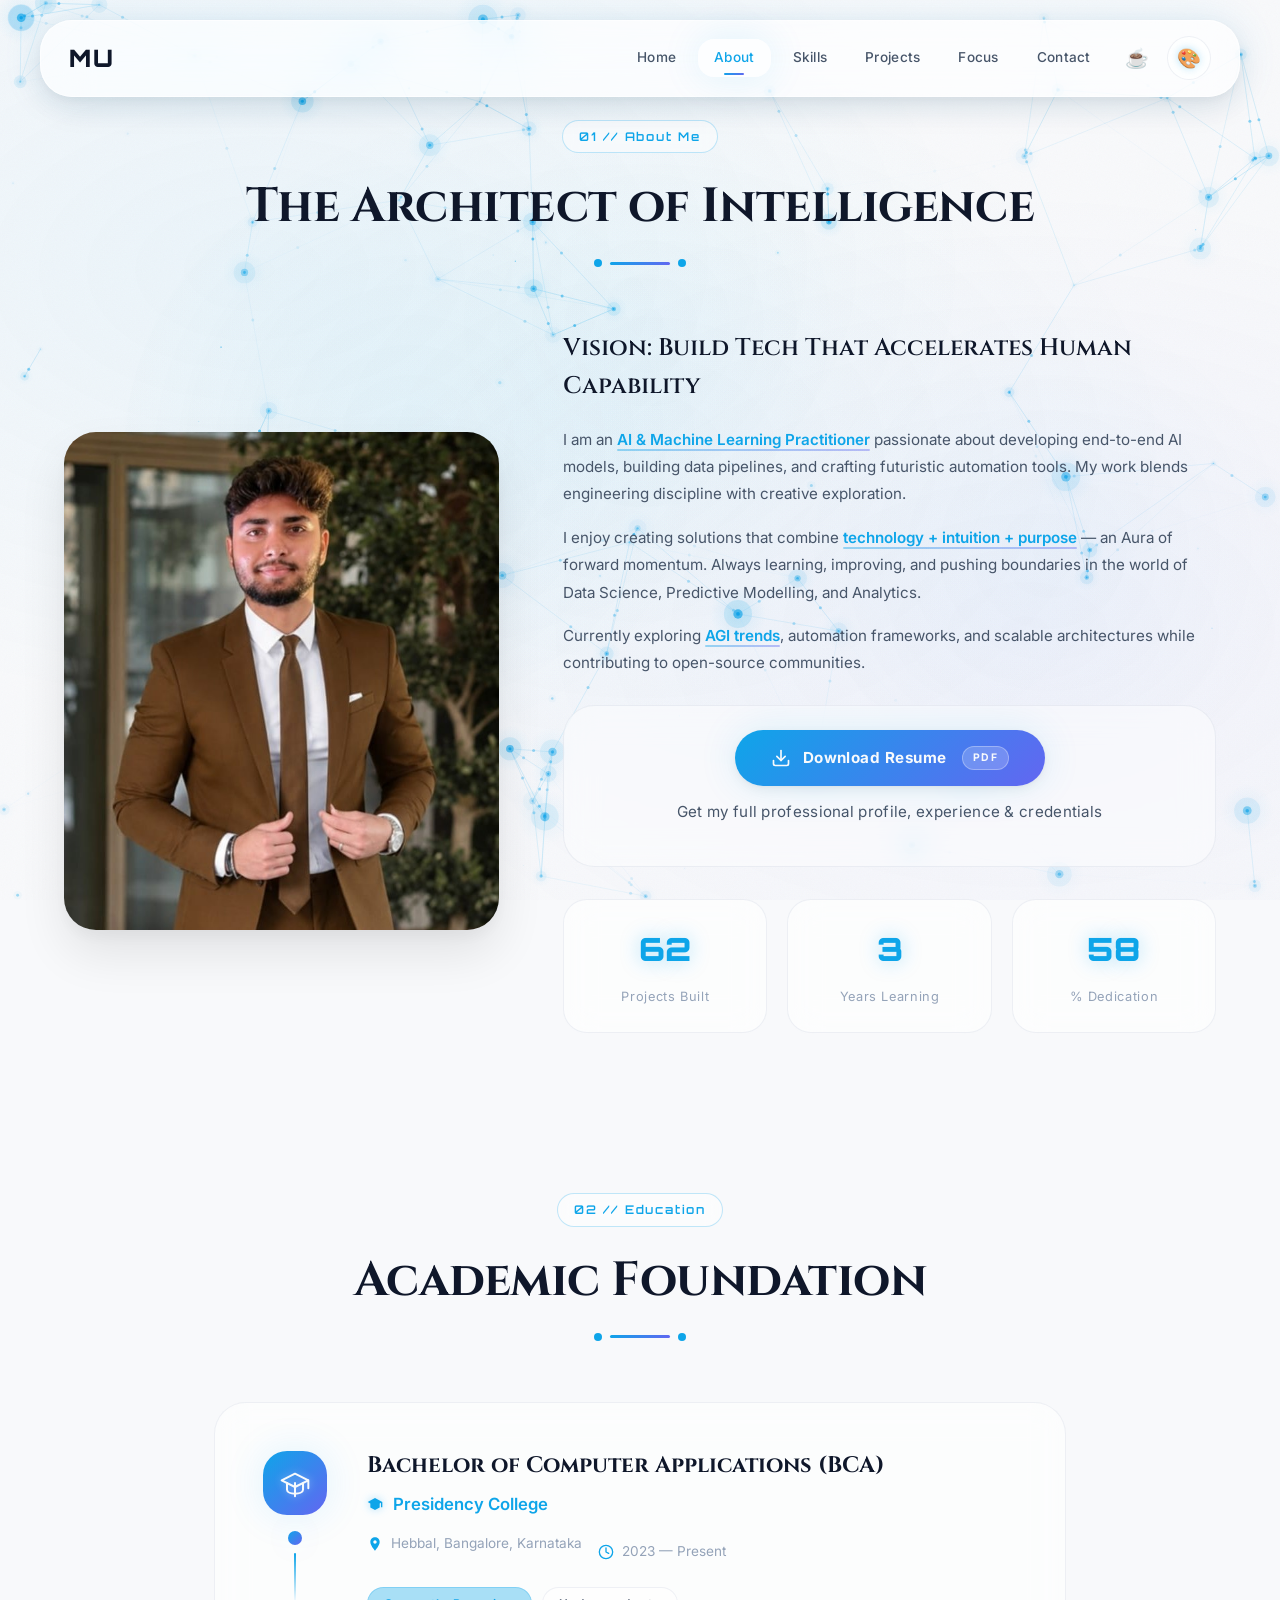
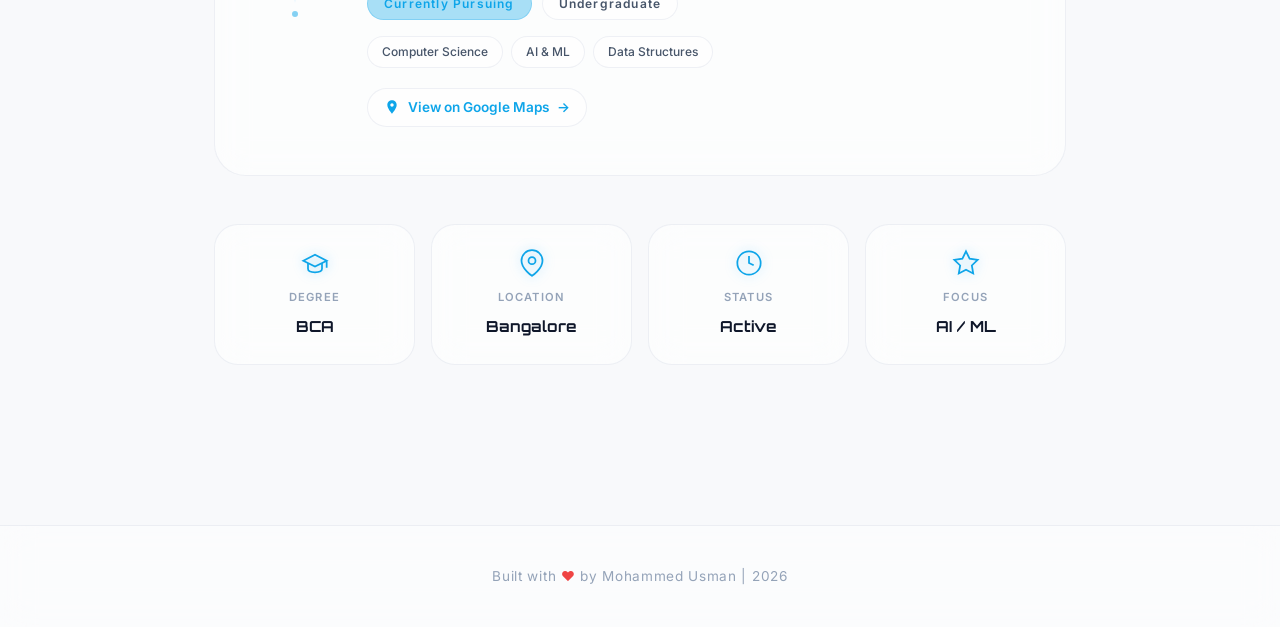
==== commit 4feca052: "Update resume download link in about.html" ====
--- a/about.html
+++ b/about.html
@@ -70,7 +70,7 @@
 
                 <!-- RESUME DOWNLOAD BUTTON -->
                 <div class="resume-download-wrap fade-in stagger-2">
-                    <a href="https://github.com/user-attachments/files/30023599/Usman.s-Resume.pdf" target="_blank" rel="noopener noreferrer" class="btn btn-resume" download="Mohammed_Usman_Resume.pdf">
+                    <a href="https://github.com/user-attachments/files/30556240/Mohammed-Usman-Resume.pdf" target="_blank" rel="noopener noreferrer" class="btn btn-resume" download="Mohammed_Usman_Resume.pdf">
                         <svg width="20" height="20" viewBox="0 0 24 24" fill="none" stroke="currentColor" stroke-width="2" stroke-linecap="round" stroke-linejoin="round">
                             <path d="M21 15v4a2 2 0 0 1-2 2H5a2 2 0 0 1-2-2v-4"/>
                             <polyline points="7 10 12 15 17 10"/>
@@ -194,4 +194,4 @@
 
     <script src="main.js"></script>
 </body>
-</html>+</html>
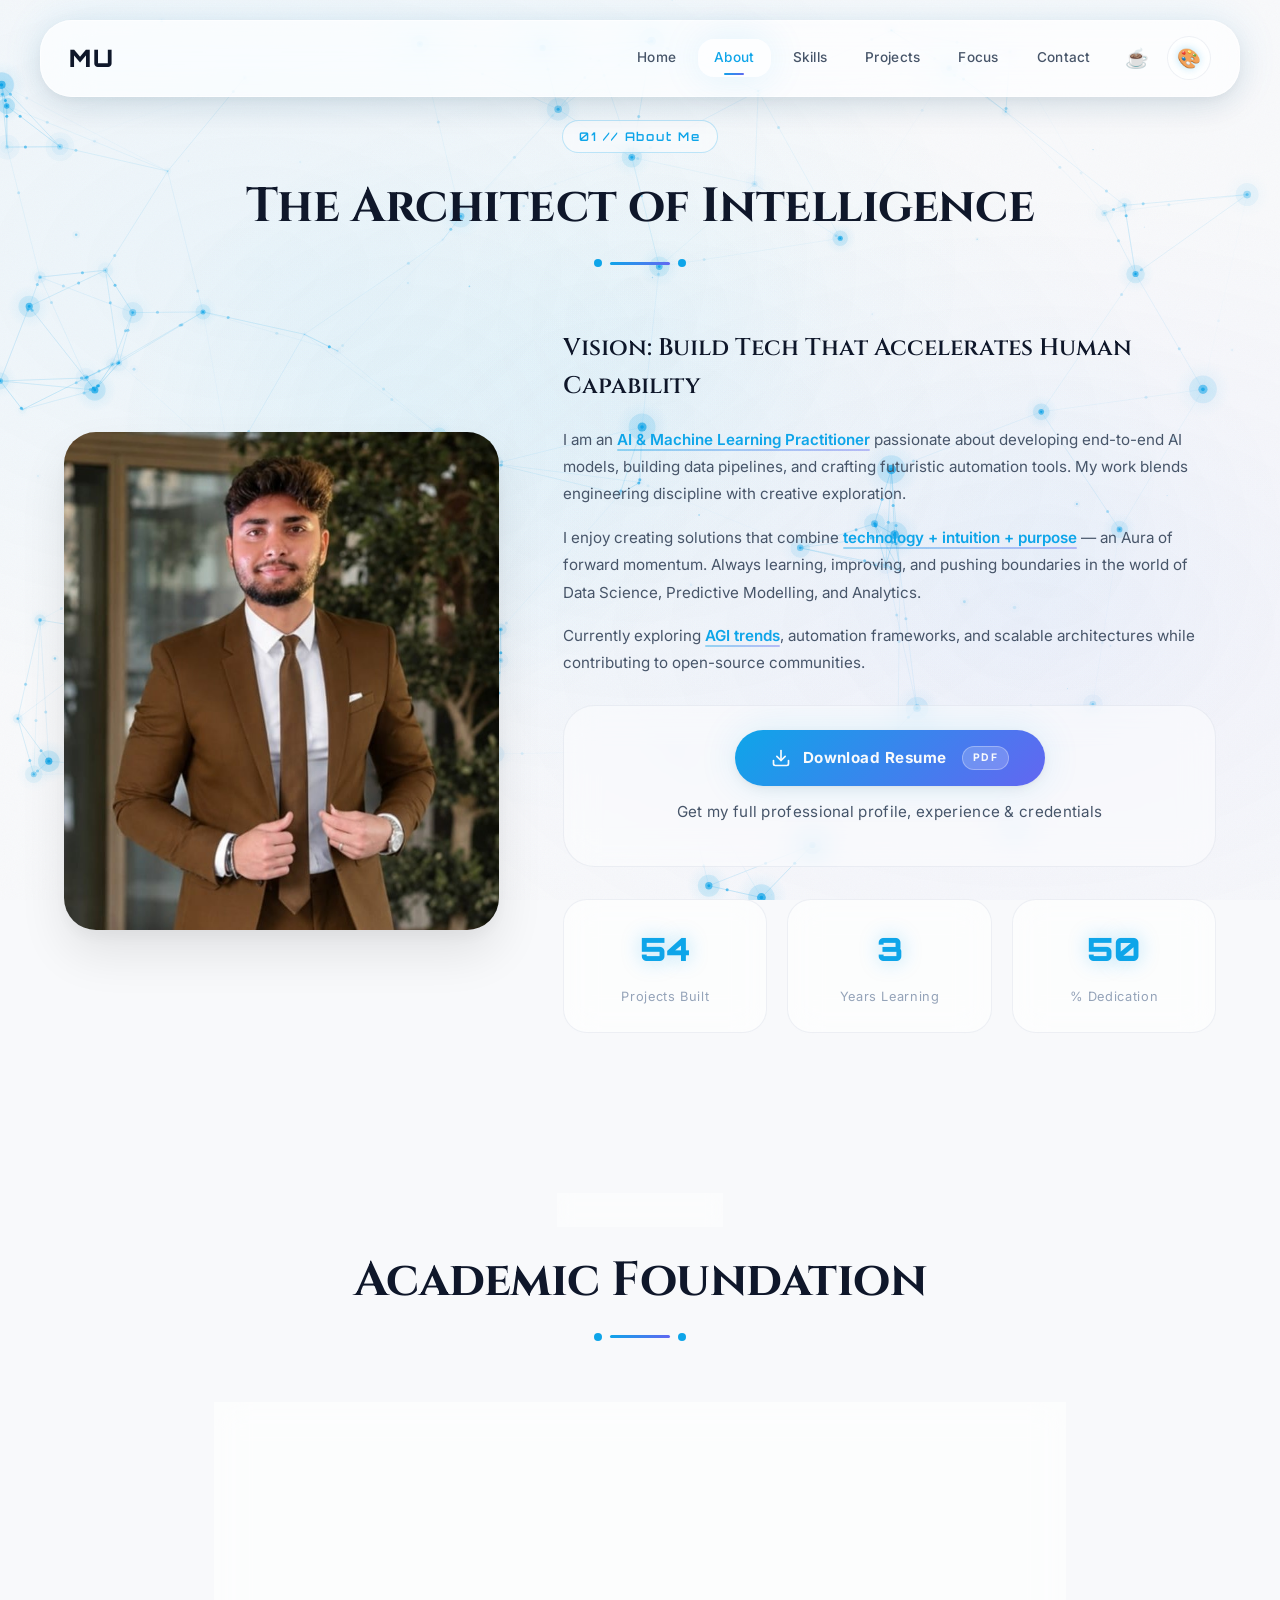
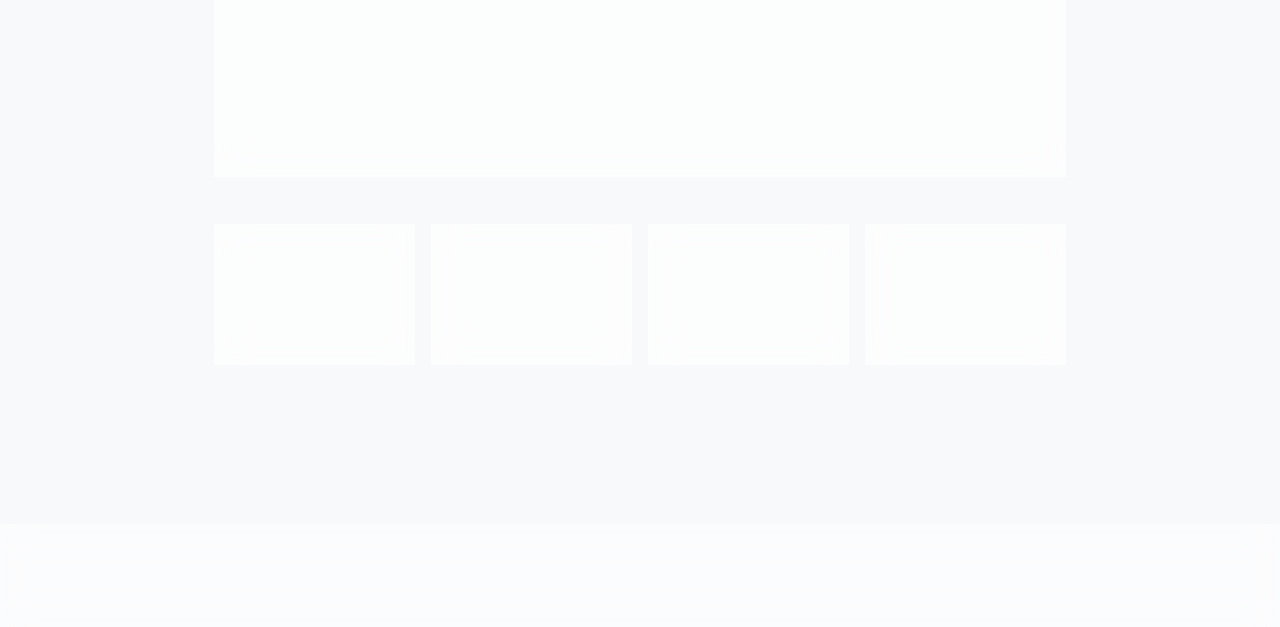
==== commit dad1a1ca: "Update resume download link in about.html" ====
--- a/about.html
+++ b/about.html
@@ -70,7 +70,7 @@
 
                 <!-- RESUME DOWNLOAD BUTTON -->
                 <div class="resume-download-wrap fade-in stagger-2">
-                    <a href="https://github.com/user-attachments/files/30556240/Mohammed-Usman-Resume.pdf" target="_blank" rel="noopener noreferrer" class="btn btn-resume" download="Mohammed_Usman_Resume.pdf">
+                    <a href="https://github.com/user-attachments/files/31420429/Mohammed_Usman_Resume.pdf" target="_blank" rel="noopener noreferrer" class="btn btn-resume" download="Mohammed_Usman_Resume.pdf">
                         <svg width="20" height="20" viewBox="0 0 24 24" fill="none" stroke="currentColor" stroke-width="2" stroke-linecap="round" stroke-linejoin="round">
                             <path d="M21 15v4a2 2 0 0 1-2 2H5a2 2 0 0 1-2-2v-4"/>
                             <polyline points="7 10 12 15 17 10"/>
